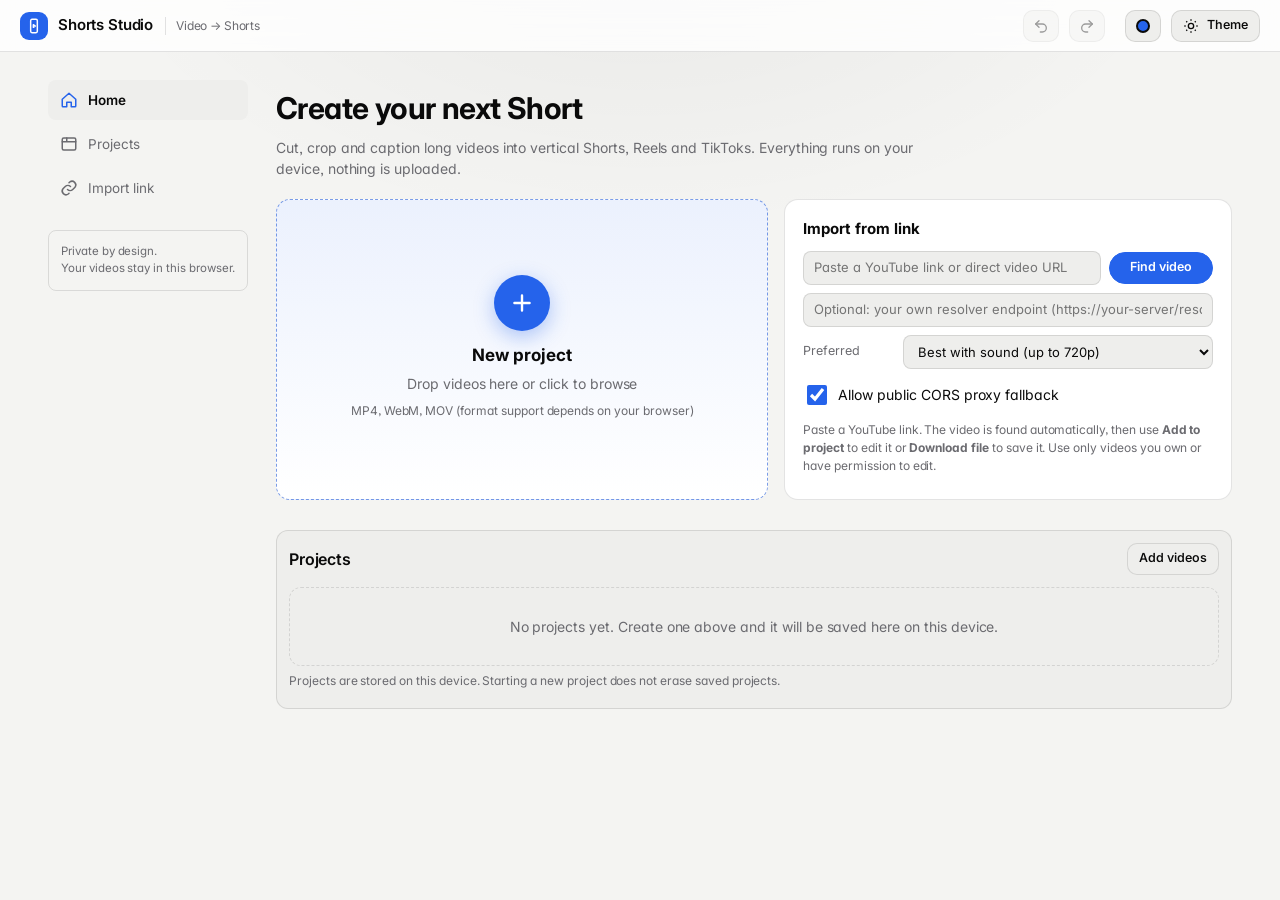
==== index.html @ 04a5a38b "Add files via upload" ====
<!DOCTYPE html>
<html lang="en">
<head>
<meta charset="utf-8">
<meta name="viewport" content="width=device-width, initial-scale=1, viewport-fit=cover">
<title>Shorts Studio - Video to Shorts Converter</title>
<style>
:root{box-sizing:border-box;padding-top:env(safe-area-inset-top,0px);padding-bottom:env(safe-area-inset-bottom,0px);
--bg:#0f1114;--card:#171a1f;--card2:#1f232a;--bd:#2c313a;--tx:#e6e9ee;--mu:#98a1ae;--ac:#3b82f6;--ac2:#2563eb;--ok:#22c55e}
:root[data-theme="light"]{--bg:#eef0f3;--card:#fff;--card2:#f3f5f8;--bd:#d3d8e0;--tx:#111827;--mu:#5a6472;--ac:#2563eb;--ac2:#1d4ed8}
@media(prefers-color-scheme:light){:root:not([data-theme="dark"]):not([data-theme="light"]){--bg:#eef0f3;--card:#fff;--card2:#f3f5f8;--bd:#d3d8e0;--tx:#111827;--mu:#5a6472;--ac:#2563eb;--ac2:#1d4ed8}}
html{scroll-padding-top:env(safe-area-inset-top,0px);height:100%}
*,*:before,*:after{box-sizing:inherit}
body{margin:0;background:var(--bg);color:var(--tx);font:15px/1.45 Inter,system-ui,-apple-system,"Segoe UI",Roboto,sans-serif;min-height:100%;overflow-x:hidden}
header{display:flex;align-items:center;justify-content:space-between;gap:8px;padding:12px clamp(12px,3vw,28px);border-bottom:1px solid var(--bd);background:color-mix(in srgb,var(--bg) 80%,transparent);backdrop-filter:blur(10px);position:sticky;top:env(safe-area-inset-top,0px);z-index:5}
.logo{display:flex;align-items:center;gap:10px;font-weight:650;letter-spacing:-.01em}
.logo i{width:30px;height:30px;border-radius:8px;background:linear-gradient(135deg,var(--ac),var(--ac2));display:grid;place-items:center}
.logo small{color:var(--mu);font-weight:400;display:none}
@media(min-width:560px){.logo small{display:inline}}
button,select,input,textarea{font:inherit;color:inherit}
.btn{min-height:44px;padding:0 16px;border-radius:10px;border:1px solid var(--bd);background:var(--card2);cursor:pointer;transition:.15s;display:inline-flex;align-items:center;justify-content:center;gap:8px}
.btn:hover{border-color:var(--ac)}.btn:disabled{opacity:.45;cursor:not-allowed}
.btn.pri{background:linear-gradient(135deg,var(--ac),var(--ac2));border:0;color:#fff;font-weight:600}
.btn.sm{min-height:40px;padding:0 12px;font-size:13px}
main{display:grid;gap:16px;padding:clamp(12px,3vw,28px);max-width:1440px;margin:auto;grid-template-columns:minmax(0,1fr)}
@media(min-width:960px){main{grid-template-columns:minmax(0,1fr) 380px;align-items:start}aside{max-height:calc(100vh - 100px);overflow:auto;position:sticky;top:76px}}
.card{background:var(--card);border:1px solid var(--bd);border-radius:14px;padding:16px;box-shadow:0 8px 24px rgba(0,0,0,.18)}
h2{font-size:12px;text-transform:uppercase;letter-spacing:.08em;color:var(--mu);margin:0 0 12px;font-weight:600}
.sec{padding:14px 0;border-top:1px solid var(--bd)}.sec:first-child{border:0;padding-top:0}
.row{display:flex;gap:8px;align-items:center;margin:8px 0;flex-wrap:wrap}.row>label{flex:0 0 92px;color:var(--mu);font-size:13px}.row>input[type=range],.row>select,.row>input[type=text],.row>textarea{flex:1;min-width:0}
input[type=text],textarea,select{background:var(--card2);border:1px solid var(--bd);border-radius:8px;padding:9px 10px;min-height:40px;width:100%}
textarea{resize:vertical;min-height:70px}
input[type=color]{width:44px;height:40px;border:1px solid var(--bd);border-radius:8px;background:none;padding:2px}
input[type=range]{accent-color:var(--ac);min-height:32px}
.seg{display:flex;gap:6px;flex-wrap:wrap}.seg button{flex:1 1 auto;min-height:40px;padding:0 10px;border-radius:9px;border:1px solid var(--bd);background:var(--card2);cursor:pointer;font-size:13px}
.seg button.on{border-color:var(--ac);background:color-mix(in srgb,var(--ac) 18%,var(--card2));font-weight:600}
.presets{display:grid;grid-template-columns:repeat(auto-fill,minmax(110px,1fr));gap:8px}
.presets button{text-align:left;padding:10px;border-radius:10px;border:1px solid var(--bd);background:var(--card2);cursor:pointer;min-height:56px}
.presets b{display:block;font-size:13px}.presets span{font-size:12px;color:var(--mu)}
.presets button.on{border-color:var(--ac);box-shadow:0 0 0 1px var(--ac) inset}
#drop{border:1.5px dashed var(--bd);border-radius:14px;padding:clamp(28px,8vw,70px) 16px;text-align:center;cursor:pointer;transition:.15s}
#drop:hover,#drop.over{border-color:var(--ac);background:color-mix(in srgb,var(--ac) 8%,transparent)}
#drop p{margin:6px 0;color:var(--mu)}
.meta{display:grid;grid-template-columns:repeat(auto-fit,minmax(110px,1fr));gap:8px;margin-bottom:12px}
.meta div{background:var(--card2);border-radius:8px;padding:8px 10px;font-size:12px;color:var(--mu);min-width:0}.meta b{display:block;color:var(--tx);font-size:13px;overflow:hidden;text-overflow:ellipsis;white-space:nowrap}
.tabs{display:flex;gap:6px;margin-bottom:10px}
.stagebox{text-align:center;background:#000;border-radius:10px;padding:6px;min-height:200px;display:grid;place-items:center}
.stage{position:relative;display:inline-block;line-height:0;max-width:100%;touch-action:none}
#v{max-width:100%;max-height:60vh;display:block}
.cropf{position:absolute;border:2px solid var(--ac);box-shadow:0 0 0 9999px rgba(0,0,0,.6);cursor:grab;touch-action:none}
.cropf:active{cursor:grabbing}
#out{max-width:100%;max-height:60vh;display:none;border-radius:4px;background:#000}
.ctrl{display:flex;align-items:center;gap:8px;margin-top:10px;flex-wrap:wrap}
.ctrl .t{font-variant-numeric:tabular-nums;font-size:13px;color:var(--mu)}
.ctrl input[type=range]{width:90px}
.tl{position:relative;height:44px;margin:16px 10px 6px;background:var(--card2);border-radius:8px;touch-action:none;cursor:pointer}
.sel{position:absolute;top:0;bottom:0;background:color-mix(in srgb,var(--ac) 30%,transparent);border-top:2px solid var(--ac);border-bottom:2px solid var(--ac)}
.hd{position:absolute;top:-6px;bottom:-6px;width:20px;margin-left:-10px;background:var(--ac);border-radius:6px;cursor:ew-resize;touch-action:none;z-index:2}
.hd:after{content:"";position:absolute;left:8px;top:14px;bottom:14px;width:3px;border-radius:2px;background:#fff8}
.ph{position:absolute;top:-4px;bottom:-4px;width:2px;background:#fff;pointer-events:none;z-index:1}
.tt{display:flex;justify-content:space-between;font-size:13px;font-variant-numeric:tabular-nums;color:var(--mu)}
.tog{display:flex;align-items:center;gap:8px;margin:8px 0;min-height:36px;cursor:pointer;font-size:14px}.tog input{width:20px;height:20px;accent-color:var(--ac)}
.note{font-size:12px;color:var(--mu);margin:6px 0}
.bar{height:10px;border-radius:6px;background:var(--card2);overflow:hidden;margin:10px 0}.bar i{display:block;height:100%;width:0;background:linear-gradient(90deg,var(--ac),var(--ac2));transition:width .2s}
#prog,#done{display:none;margin-top:14px;padding:14px;border-radius:10px;background:var(--card2)}
#done{border:1px solid var(--ok)}
#done video{width:100%;max-height:50vh;margin:10px 0;border-radius:8px;background:#000}
.cr{display:flex;flex-wrap:wrap;gap:6px;margin:8px 0;padding:8px;background:var(--card2);border-radius:8px}.cr input[type=text]{flex:1 1 100%;background:var(--card)}
input[type=number]{background:var(--card);border:1px solid var(--bd);border-radius:8px;padding:8px;min-height:40px;width:78px}
.tpl{display:grid;grid-template-columns:repeat(auto-fill,minmax(96px,1fr));gap:6px;margin:8px 0}.tpl button{min-height:44px;border:1px solid var(--bd);border-radius:9px;background:#222;color:#fff;cursor:pointer;font-size:13px}.tpl button.on{border-color:var(--ac);box-shadow:0 0 0 1px var(--ac) inset}
.lk{display:flex;gap:12px;align-items:center;margin-top:10px;padding:10px;background:var(--card2);border-radius:10px;font-size:13px}.lk b{word-break:break-word}
#out{touch-action:none}
#clipbars{position:absolute;inset:0;pointer-events:none;border-radius:8px;overflow:hidden}.cb{position:absolute;top:0;bottom:0;border-left:1px solid #fff9;font-size:11px;color:#fff;padding:2px 4px}
.hidden{display:none!important}
.qbar{display:grid;grid-template-columns:repeat(auto-fit,minmax(150px,1fr));gap:8px;margin-top:14px}.qstat{font-size:13px;color:var(--mu);margin-top:8px;min-height:18px}
.queue{margin-top:14px;padding:12px;border:1px solid var(--bd);border-radius:12px;background:var(--card2)}
.queueHead{display:flex;align-items:center;justify-content:space-between;gap:8px;margin-bottom:8px}.queueList{display:grid;gap:7px}.queueItem{display:flex;align-items:center;justify-content:space-between;gap:8px;padding:9px;border:1px solid var(--bd);border-radius:9px;background:var(--card)}.queueItem.active{border-color:var(--ac)}.queueMeta{min-width:0}.queueMeta b{display:block;overflow:hidden;text-overflow:ellipsis;white-space:nowrap}.queueMeta span{font-size:11px;color:var(--mu)}
.modal{position:fixed;inset:0;background:rgba(0,0,0,.68);display:grid;place-items:center;padding:18px;z-index:50}.modalBox{width:min(440px,100%);background:var(--card);border:1px solid var(--bd);border-radius:14px;padding:18px;box-shadow:0 20px 60px rgba(0,0,0,.4)}.modalBox h3{margin:0 0 8px}.modalBox p{color:var(--mu);font-size:13px}.modalActions{display:grid;gap:8px;margin-top:14px}

.ctrl label.t{display:flex;align-items:center;gap:6px}
.tlw{margin:10px 10px 6px}
.ruler{position:relative;height:18px;font-size:11px;color:var(--mu);font-variant-numeric:tabular-nums;user-select:none}
.ruler span{position:absolute;top:0;bottom:0;border-left:1px solid var(--bd);padding-left:4px;white-space:nowrap}
.tl{height:64px;margin:0;background:#000;overflow:visible;border-radius:8px}
.film{position:absolute;inset:0;display:flex;border-radius:8px;overflow:hidden;pointer-events:none}
.film img,.tstrip img{flex:1 1 0;min-width:0;height:100%;object-fit:cover;background:#1a1d24;display:block}
.dim{position:absolute;top:0;bottom:0;background:rgba(0,0,0,.62);pointer-events:none;border-radius:8px}
#dimR{right:0}
.sel{background:transparent!important;border-top:3px solid var(--ac);border-bottom:3px solid var(--ac);border-radius:4px}
.hd{top:-4px;bottom:-4px;width:16px;margin-left:-8px}.hd:after{left:6px;top:20px;bottom:20px}
.cb{top:auto;bottom:0;height:6px;border-left:0;font-size:0;padding:0}
.ph{top:-6px;bottom:-4px;box-shadow:0 0 0 1px #0007}
.ph:before,.seqph:before{content:"";position:absolute;top:0;left:-5px;border:6px solid transparent;border-top-color:#fff}
.seqhead{display:flex;align-items:center;gap:10px;margin:16px 0 4px;flex-wrap:wrap}.seqhead .t{color:var(--mu);font-size:13px;flex:1}
.seqrow{display:flex;gap:8px;align-items:flex-end;margin:0 0 4px}
.seqbox{position:relative;flex:1;min-width:0}
.seq{display:flex;height:64px;border-radius:10px;background:var(--card2);overflow:hidden}
.tile{position:relative;height:100%;padding:0 1px;box-sizing:border-box;cursor:pointer;min-width:0}
.tstrip{display:flex;height:100%;border-radius:8px;overflow:hidden;background:#111;border:2px solid transparent;box-sizing:border-box}
.tile.on .tstrip{border-color:#fff}.tile.over .tstrip{border-color:var(--ac2)}
.tlab{position:absolute;left:6px;bottom:4px;font-size:11px;color:#fff;text-shadow:0 1px 3px #000;pointer-events:none;white-space:nowrap}
.tx{position:absolute;top:3px;right:5px;width:20px;height:20px;border-radius:50%;border:0;background:rgba(0,0,0,.65);color:#fff;font-size:13px;line-height:20px;padding:0;cursor:pointer;display:none}
.tile:hover .tx,.tile.on .tx{display:block}
.seqph{position:absolute;top:0;bottom:0;width:2px;background:#fff;box-shadow:0 0 0 1px #0007;pointer-events:none;z-index:3;display:none}
.addtile{width:64px;height:64px;min-height:64px;font-size:28px;border-radius:12px;padding:0;flex:0 0 auto}
.cr.on{outline:1px solid var(--ac)}
.toast{position:fixed;left:50%;bottom:24px;transform:translateX(-50%) translateY(20px);background:var(--card);border:1px solid var(--bd);padding:10px 16px;border-radius:10px;opacity:0;pointer-events:none;transition:.2s;z-index:80;max-width:min(520px,92vw);font-size:13px;box-shadow:0 10px 30px rgba(0,0,0,.4)}
.toast.show{opacity:1;transform:translateX(-50%)}
#busy{z-index:90}

/* ===== editing-software layout ===== */
.dock{background:var(--card);border:1px solid var(--bd);border-radius:12px;padding:8px 12px 10px;margin-top:12px}
.dockbar{display:flex;align-items:center;gap:8px;flex-wrap:wrap;margin-bottom:6px}.dockbar .t{color:var(--mu);font-size:13px}.dockbar .grow{flex:1}
.dk2{display:grid;grid-template-columns:64px minmax(0,1fr);column-gap:8px;row-gap:6px}
.gut{font-size:11px;color:var(--mu);padding-top:6px}.gl{display:flex;align-items:center;margin-bottom:0}
.gut .gl+.gl{margin-top:6px}
.zw{overflow-x:auto;overflow-y:hidden;padding:6px 10px 4px;min-width:0}
.zin{position:relative;width:100%}
.captrack{position:relative;height:26px;margin-top:6px;background:var(--card2);border-radius:6px}
.cc{position:absolute;top:2px;bottom:2px;background:color-mix(in srgb,var(--ac) 55%,transparent);border:1px solid var(--ac);border-radius:4px;font-size:10px;padding:0 3px;overflow:hidden;white-space:nowrap;text-overflow:ellipsis;cursor:pointer;color:#fff;box-sizing:border-box;line-height:20px}
.dock .tt{margin-top:2px}
.dock .qbar{margin-top:8px}
@media(min-width:960px){
 body:has(#editor:not(.hidden)){height:100vh;height:100dvh;overflow:hidden}
 main:has(#editor:not(.hidden)){max-width:none;margin:0;height:calc(100dvh - var(--hh,64px));padding:8px 10px;gap:6px 10px;grid-template-columns:minmax(0,1fr) 370px;grid-template-rows:auto auto minmax(0,1fr) auto auto;align-items:stretch;box-sizing:border-box}
 main:has(#editor:not(.hidden)) section,main:has(#editor:not(.hidden)) #editor{display:contents}
 main:has(#editor:not(.hidden)) .meta{grid-column:1;grid-row:1;margin:0;font-size:11px;grid-template-columns:repeat(5,minmax(0,1fr));gap:6px}
 main:has(#editor:not(.hidden)) .tabs{grid-column:1;grid-row:2;margin:0}
 main:has(#editor:not(.hidden)) .tabs button{min-height:34px}
 main:has(#editor:not(.hidden)) .stagebox{grid-column:1;grid-row:3;min-height:0;container-type:size;overflow:hidden}
 main:has(#editor:not(.hidden)) #v,main:has(#editor:not(.hidden)) #out{max-height:calc(100cqh - 12px)}
 main:has(#editor:not(.hidden)) .ctrl{grid-column:1;grid-row:4;margin:0;justify-content:center}
 main:has(#editor:not(.hidden)) aside{grid-column:2;grid-row:1/5;max-height:none;position:static;overflow:auto;min-height:0}
 main:has(#editor:not(.hidden)) .dock{grid-column:1/-1;grid-row:5;margin:0;max-height:46vh;overflow:auto}
}

/* ===== professional theme ===== */
:root{--r:6px;--shadow:0 1px 2px rgba(0,0,0,.25),0 4px 14px rgba(0,0,0,.18)}
:root[data-theme="light"]{--shadow:0 1px 2px rgba(16,24,40,.06),0 4px 14px rgba(16,24,40,.06)}
*{scrollbar-width:thin;scrollbar-color:color-mix(in srgb,var(--mu) 45%,transparent) transparent}
body{font:14px/1.5 Inter,"Segoe UI",system-ui,-apple-system,Roboto,sans-serif;-webkit-font-smoothing:antialiased;letter-spacing:-.003em}
header{background:var(--card);backdrop-filter:none;padding:8px clamp(12px,2vw,20px);border-bottom:1px solid var(--bd);min-height:52px}
.logo{font-weight:600;font-size:15px;letter-spacing:-.01em}
.logo i{width:28px;height:28px;border-radius:var(--r);background:var(--ac)}
.logo small{font-size:12px;padding-left:10px;margin-left:2px;border-left:1px solid var(--bd)}
.card{border-radius:10px;box-shadow:var(--shadow);padding:14px}
aside.card{padding:4px 14px 14px}
h2{font-size:11px;letter-spacing:.09em;font-weight:600;margin:0 0 10px}
.sec{padding:14px 0}
.btn{min-height:36px;padding:0 14px;border-radius:var(--r);font-weight:500;font-size:13px;background:var(--card2)}
.btn:hover{border-color:color-mix(in srgb,var(--mu) 60%,var(--bd));background:color-mix(in srgb,var(--card2) 88%,var(--tx))}
.btn.pri{background:var(--ac);border:1px solid var(--ac);color:#fff;font-weight:600}
.btn.pri:hover{background:var(--ac2);border-color:var(--ac2)}
.btn.sm{min-height:32px;padding:0 11px;font-size:12.5px}
.btn:focus-visible,button:focus-visible,select:focus-visible,input:focus-visible,textarea:focus-visible,[tabindex]:focus-visible{outline:2px solid var(--ac);outline-offset:1px}
input[type=text],textarea,select{border-radius:var(--r);min-height:34px;padding:6px 10px;font-size:13px}
input[type=text]:focus,textarea:focus,select:focus{border-color:var(--ac);outline:none;box-shadow:0 0 0 3px color-mix(in srgb,var(--ac) 22%,transparent)}
input[type=color]{border-radius:var(--r);height:34px}
.row>label{font-size:12.5px}
.seg button,.presets button{border-radius:var(--r);min-height:34px;font-size:12.5px;transition:.12s}
.seg button:hover,.presets button:hover{border-color:color-mix(in srgb,var(--mu) 60%,var(--bd))}
.seg button.on{border-color:var(--ac);background:color-mix(in srgb,var(--ac) 16%,var(--card2));color:var(--tx);font-weight:600}
.presets button.on{border-color:var(--ac);box-shadow:none;background:color-mix(in srgb,var(--ac) 12%,var(--card2))}
.presets button{min-height:50px;padding:8px 10px}
.meta div{border-radius:var(--r);background:var(--card2);border:1px solid var(--bd)}
#drop{border-radius:10px;border:1.5px dashed color-mix(in srgb,var(--mu) 50%,var(--bd))}
#drop:hover,#drop.over{border-color:var(--ac);background:color-mix(in srgb,var(--ac) 6%,transparent)}
.stagebox{background:#08090b;border:1px solid var(--bd);border-radius:8px}
.cropf{border-color:var(--ac)}
.tl,.captrack{background:#0a0b0d}
:root[data-theme="light"] .captrack{background:var(--card2)}
.tl{border:1px solid var(--bd)}
.dock{border-radius:10px;box-shadow:var(--shadow);background:var(--card)}
.ruler{font-size:10.5px;letter-spacing:.02em}
.tile .tstrip{border-radius:5px}.tile.on .tstrip{border-color:var(--ac)}
.tl,.film,.dim,.seq{border-radius:6px}
.sel{border-color:var(--ac)}
.cc{background:color-mix(in srgb,var(--ac) 40%,#0a0b0d);border-color:var(--ac);border-radius:3px}
.ph,.seqph{background:#f5f6f8}
.ph:before,.seqph:before{border-top-color:#f5f6f8}
.addtile{border-radius:var(--r);border-style:dashed}
.qbar .btn{min-height:38px}
.bar{height:6px;border-radius:99px;background:var(--card2);overflow:hidden}
.bar i{background:var(--ac)}
.modal{background:rgba(6,8,12,.72);backdrop-filter:blur(2px)}
.modalBox{border-radius:12px;box-shadow:0 20px 60px rgba(0,0,0,.5)}
.toast{border-radius:var(--r)}
.cr{border-radius:var(--r)}.cr.on{outline:1px solid var(--ac)}
.note{font-size:12px}
.tabs .on,.tabs button.on{border-color:var(--ac)}

/* ===== CapCut-style dashboard & editor chrome ===== */
:root{--bg:#0e0e11;--card:#18181c;--card2:#222227;--bd:#2d2d33;--tx:#ececf0;--mu:#9a9aa6;--ac:#20d3c8;--ac2:#14b8ad;--onac:#04211f}
:root[data-theme="light"]{--bg:#eef0f3;--card:#fff;--card2:#f3f5f8;--bd:#d6dae1;--tx:#111827;--mu:#5a6472;--ac:#0ea5a0;--ac2:#0b8c88;--onac:#fff}
@media(prefers-color-scheme:light){:root:not([data-theme="dark"]):not([data-theme="light"]){--bg:#eef0f3;--card:#fff;--card2:#f3f5f8;--bd:#d6dae1;--tx:#111827;--mu:#5a6472;--ac:#0ea5a0;--ac2:#0b8c88;--onac:#fff}}
.btn.pri,.btn.pri:hover{color:var(--onac)}
.logo i svg{stroke:var(--onac)}
.edonly{display:none}
body.editing .edonly{display:inline-flex}
.pnamewrap{flex:1;justify-content:center;padding:0 12px;min-width:0}
body.editing .pnamewrap{display:flex}
.pname{max-width:340px;text-align:center;background:transparent!important;border:1px solid transparent!important;font-weight:600;font-size:14px}
.pname:hover{border-color:var(--bd)!important}.pname:focus{background:var(--card2)!important}
/* dashboard */
body:not(.editing) aside{display:none}
body.editing nav.side{display:none}
nav.side{display:flex;flex-direction:column;gap:4px;position:sticky;top:76px;align-self:start}
nav.side button{display:flex;align-items:center;gap:10px;min-height:40px;padding:0 12px;border:0;border-radius:8px;background:transparent;color:var(--mu);cursor:pointer;font-size:13.5px;text-align:left}
nav.side button:hover{background:var(--card2);color:var(--tx)}
nav.side button.on{background:var(--card2);color:var(--tx);font-weight:600}
nav.side button.on svg{color:var(--ac)}
.sidefoot{margin-top:18px;padding:12px;font-size:11.5px;color:var(--mu);border:1px solid var(--bd);border-radius:8px;line-height:1.5}
@media(min-width:960px){body:not(.editing) main{grid-template-columns:200px minmax(0,1fr);gap:28px;max-width:1240px}}
@media(max-width:959px){nav.side{flex-direction:row;overflow:auto;position:static}nav.side .sidefoot{display:none}nav.side button{white-space:nowrap}}
.home .hero h1{font-size:clamp(22px,3.2vw,30px);margin:6px 0 6px;letter-spacing:-.02em;font-weight:700}
.home .hero p{margin:0 0 20px;color:var(--mu);max-width:640px}
.startrow{display:grid;gap:16px;grid-template-columns:minmax(0,1fr)}
@media(min-width:760px){.startrow{grid-template-columns:minmax(0,1.1fr) minmax(0,1fr)}}
#drop{display:flex;flex-direction:column;align-items:center;justify-content:center;min-height:220px;padding:28px 16px;background:linear-gradient(180deg,color-mix(in srgb,var(--ac) 9%,var(--card)),var(--card));border:1.5px dashed color-mix(in srgb,var(--ac) 55%,var(--bd));border-radius:14px}
#drop:hover,#drop.over{background:color-mix(in srgb,var(--ac) 14%,var(--card));border-color:var(--ac)}
#drop .plus{width:56px;height:56px;border-radius:50%;background:var(--ac);color:var(--onac);display:grid;place-items:center;margin-bottom:12px;box-shadow:0 6px 20px color-mix(in srgb,var(--ac) 35%,transparent)}
#drop b{font-size:17px;color:var(--tx)}#drop p{margin:4px 0}#drop .fine{font-size:12px}
.linkcard{background:var(--card);border:1px solid var(--bd);border-radius:14px;padding:18px}
.linkcard h3{margin:0 0 10px;font-size:15px}
.queue{margin-top:30px}
.queueHead{display:flex;align-items:center;justify-content:space-between;margin-bottom:12px}
.queueHead h2{font-size:16px!important;text-transform:none;letter-spacing:-.01em;color:var(--tx)!important}
.queueList{display:grid;grid-template-columns:repeat(auto-fill,minmax(220px,1fr));gap:16px}
.queueItem{display:flex;flex-direction:column;background:var(--card);border:1px solid var(--bd);border-radius:12px;overflow:hidden;padding:0;transition:.15s}
.queueItem:hover{border-color:color-mix(in srgb,var(--ac) 60%,var(--bd));transform:translateY(-2px)}
.queueItem.active{border-color:var(--ac)}
.qthumb{position:relative;aspect-ratio:16/9;background:#0a0a0c center/cover no-repeat;cursor:pointer}
.qthumb:empty:after{content:"";}
.qdur{position:absolute;right:8px;bottom:8px;background:rgba(0,0,0,.72);color:#fff;font-size:11px;padding:2px 6px;border-radius:4px;font-variant-numeric:tabular-nums}
.qdur:empty{display:none}
.queueItem .queueMeta{padding:10px 12px 4px;min-width:0}.queueItem .queueMeta b{display:block;font-size:14px;overflow:hidden;text-overflow:ellipsis;white-space:nowrap}
.queueItem .queueMeta span{font-size:12px;color:var(--mu)}
.qact{display:flex;gap:8px;padding:8px 12px 12px}.qact .btn{flex:1}
.empty{grid-column:1/-1;padding:28px;border:1px dashed var(--bd);border-radius:12px;text-align:center;color:var(--mu)}
/* inspector tabs */
.itabs{position:sticky;top:0;z-index:3;display:flex;gap:2px;background:var(--card);margin:0 -14px;padding:0 10px;border-bottom:1px solid var(--bd);overflow-x:auto}
.itabs button{flex:1 0 auto;min-height:42px;padding:0 10px;border:0;background:transparent;color:var(--mu);cursor:pointer;font-size:13px;font-weight:500;border-bottom:2px solid transparent;white-space:nowrap}
.itabs button:hover{color:var(--tx)}
.itabs button.on{color:var(--ac);border-bottom-color:var(--ac);font-weight:600}
aside .sec{border-top:0;border-bottom:1px solid var(--bd)}
aside .sec:last-child{border-bottom:0}
aside[data-tab="video"] .sec:not([data-tab="video"]),aside[data-tab="clips"] .sec:not([data-tab="clips"]),aside[data-tab="text"] .sec:not([data-tab="text"]),aside[data-tab="audio"] .sec:not([data-tab="audio"]),aside[data-tab="export"] .sec:not([data-tab="export"]),aside[data-tab="elements"] .sec:not([data-tab="elements"]),aside[data-tab="generate"] .sec:not([data-tab="generate"]){display:none}
aside[data-tab="elements"] .sec[data-also="elements"]{display:block!important}
/* editor chrome */
header{background:var(--card)}
.tabs button{border-radius:6px}
.stagebox{background:#050506}
.dock{background:var(--card)}
.tile.on .tstrip{border-color:var(--ac)}
.ph,.seqph{background:#fff}
.hd{background:var(--ac)}.hd:after{background:var(--onac)}
.sel{border-color:var(--ac)}
.cc{color:var(--tx)}
.bar i{background:var(--ac)}

.stagebox{position:relative}
.quick{position:absolute;top:8px;left:50%;transform:translateX(-50%);display:flex;align-items:center;gap:6px;background:var(--card);border:1px solid var(--bd);border-radius:10px;padding:6px 8px;box-shadow:var(--shadow);z-index:5;max-width:calc(100% - 16px)}
.quick .qk{font-size:10.5px;font-weight:700;color:var(--ac);text-transform:uppercase;letter-spacing:.06em;white-space:nowrap}
.quick input[type=text]{width:200px;min-width:90px;min-height:30px;padding:3px 8px}
.quick .btn{min-height:30px;padding:0 9px;font-size:12px}
.quick input[type=color]{width:34px;height:30px;padding:2px}
.cr.flash{animation:flashrow 1.4s}
@keyframes flashrow{0%,65%{background:color-mix(in srgb,var(--ac) 28%,transparent)}100%{background:transparent}}
body.dropping:after{content:"Drop videos to add them to your timeline";position:fixed;inset:12px;border:2px dashed var(--ac);border-radius:14px;background:color-mix(in srgb,var(--ac) 12%,transparent);display:grid;place-items:center;font-size:18px;font-weight:600;z-index:60;pointer-events:none;color:var(--tx)}

/* unified timeline */
.seq{display:flex;height:64px;border-radius:8px;background:color-mix(in srgb,var(--card2) 70%,transparent);position:relative;overflow:visible}
.seqbox{position:relative;flex:none}
.tile{flex:none;position:relative;height:100%;padding:0 1px;cursor:grab;touch-action:none;user-select:none;-webkit-user-select:none;min-width:0}
.tile.drag{z-index:6;cursor:grabbing;filter:drop-shadow(0 8px 14px rgba(0,0,0,.55))}
.th{display:none;position:absolute;top:0;bottom:0;width:13px;z-index:4;cursor:ew-resize;background:var(--ac);touch-action:none}
.th.l{left:1px;border-radius:7px 0 0 7px}.th.r{right:1px;border-radius:0 7px 7px 0}
.th:after{content:"";position:absolute;left:50%;top:20px;bottom:20px;width:2px;margin-left:-1px;background:var(--onac);opacity:.85;border-radius:2px}
.tile.on .th{display:block}
.tile.on .tstrip{border-color:var(--ac)}
.seqins{position:absolute;top:-4px;bottom:-4px;width:3px;margin-left:-1px;background:var(--ac);border-radius:2px;display:none;z-index:7;pointer-events:none}
#seqRuler{cursor:pointer;touch-action:none}#seqRuler span{pointer-events:none}
.zin>.seqph{top:0;bottom:0}
.captrack{flex:none}
.tx{display:block!important;width:26px;height:26px;line-height:26px;font-size:16px;background:rgba(190,20,40,.9)}
#capPre{max-height:236px;overflow:auto;padding-right:4px}
.elg{display:grid;grid-template-columns:repeat(auto-fill,minmax(92px,1fr));gap:6px;margin:6px 0 12px}.elg button{min-height:48px;border:1px solid var(--bd);border-radius:9px;background:var(--card2);color:var(--tx);cursor:pointer;font-size:12px;padding:4px}
.elg button:hover{border-color:var(--ac)}.elh{font-size:12px;text-transform:uppercase;letter-spacing:.06em;color:var(--mu);margin:10px 0 2px}
.trb{position:absolute;left:3px;bottom:3px;z-index:3;min-width:22px;height:22px;border-radius:6px;border:0;background:rgba(0,0,0,.7);color:#fff;font-size:11px;padding:0 6px;cursor:pointer}
.trpop{position:fixed;z-index:60;background:var(--card);border:1px solid var(--bd);border-radius:10px;padding:6px;box-shadow:0 10px 30px rgba(0,0,0,.45);display:grid;gap:2px;max-height:60vh;overflow:auto}
.trpop button{background:transparent;border:0;color:var(--tx);text-align:left;padding:8px 12px;border-radius:6px;cursor:pointer;font-size:13px}.trpop button:hover,.trpop button.on{background:var(--card2)}
#cvDlg{background:var(--card);color:var(--tx);border:1px solid var(--bd);border-radius:14px;padding:20px;width:min(92vw,440px)}#cvDlg::backdrop{background:rgba(0,0,0,.6)}
#cvDlg h3{margin:0 0 4px}#cvDlg p{margin:0 0 12px;color:var(--mu);font-size:13px}#cvDlg .cvg{display:grid;gap:8px}#cvDlg .cvg button{text-align:left;padding:10px 12px;min-height:48px}#cvDlg .cvg small{display:block;color:var(--mu)}
/* v7 polish */
:root{--bg:#0b0d11;--card:#12151b;--card2:#181c24;--bd:#232832;--tx:#e8ebf0;--mu:#8c95a3;--ac:#4c8dff;--ac2:#3a74e6}
:root[data-theme="light"]{--bg:#f3f5f8;--card:#ffffff;--card2:#f1f3f7;--bd:#dde2ea;--tx:#141821;--mu:#667085;--ac:#2f6fed;--ac2:#2459c9}
body{-webkit-font-smoothing:antialiased;text-rendering:optimizeLegibility}
.btn{border-radius:9px;font-weight:550;transition:background .15s,border-color .15s,transform .06s}.btn:active{transform:translateY(1px)}
.btn.pri{background:var(--ac);border:0;color:#fff;box-shadow:0 1px 0 rgba(255,255,255,.14) inset,0 8px 18px -8px color-mix(in srgb,var(--ac) 80%,transparent)}.btn.pri:hover{background:var(--ac2)}
.btn.ico{width:36px;padding:0;display:inline-flex;align-items:center;justify-content:center}.btn svg{flex:none}.btn:disabled{opacity:.4}
select,input[type=text],input[type=number],textarea{border-radius:8px;border:1px solid var(--bd);background:var(--card2);color:var(--tx);transition:border-color .15s}
select:focus,input[type=text]:focus,input[type=number]:focus,textarea:focus,.btn:focus-visible{outline:none;border-color:var(--ac);box-shadow:0 0 0 3px color-mix(in srgb,var(--ac) 25%,transparent)}
input[type=range]{-webkit-appearance:none;appearance:none;background:transparent;height:24px;cursor:pointer}
input[type=range]::-webkit-slider-runnable-track{height:4px;background:var(--bd);border-radius:4px}
input[type=range]::-moz-range-track{height:4px;background:var(--bd);border-radius:4px}
input[type=range]::-webkit-slider-thumb{-webkit-appearance:none;width:16px;height:16px;margin-top:-6px;border-radius:50%;background:#fff;border:2px solid var(--ac);box-shadow:0 1px 4px rgba(0,0,0,.4)}
input[type=range]::-moz-range-thumb{width:12px;height:12px;border-radius:50%;background:#fff;border:2px solid var(--ac)}
::-webkit-scrollbar{width:8px;height:8px}::-webkit-scrollbar-thumb{background:var(--bd);border-radius:8px}::-webkit-scrollbar-track{background:transparent}
.sec>h2{font-size:11px;letter-spacing:.09em;color:var(--mu);font-weight:650}
.note{color:var(--mu);font-size:12px;line-height:1.5}
details.adv{border:1px solid var(--bd);border-radius:10px;margin:10px 0;background:var(--card2)}
details.adv>summary{cursor:pointer;padding:10px 12px;font-size:13px;font-weight:600;list-style:none;display:flex;justify-content:space-between;align-items:center}
details.adv>summary::-webkit-details-marker{display:none}details.adv>summary::after{content:"+";color:var(--mu);font-size:16px}details.adv[open]>summary::after{content:"\2013"}
details.adv>div{padding:0 12px 10px}
#capPre.tpl{display:grid;grid-template-columns:repeat(2,minmax(0,1fr));gap:8px;max-height:none;overflow:visible;padding:0;margin:8px 0}
#capPre.tpl button{padding:0;overflow:hidden;border-radius:10px;border:1px solid var(--bd);background:var(--card2);color:var(--tx);cursor:pointer;text-align:left;min-height:0;font:inherit;-webkit-text-stroke:0;text-shadow:none;text-transform:none;font-weight:600}
#capPre.tpl button canvas{display:block;width:100%;height:auto}#capPre.tpl button span{display:block;padding:6px 9px;font-size:12px}
#capPre.tpl button:hover{border-color:var(--mu)}#capPre.tpl button.on{border-color:var(--ac);box-shadow:0 0 0 1px var(--ac) inset}
.fxg{display:grid;grid-template-columns:repeat(5,minmax(0,1fr));gap:6px;margin:6px 0}.fxg button{background:transparent;border:1px solid var(--bd);border-radius:9px;padding:4px;cursor:pointer;color:var(--tx);font-size:11px}
.fxg button.on{border-color:var(--ac);box-shadow:0 0 0 1px var(--ac) inset}.fxs{height:34px;border-radius:6px;margin-bottom:4px;background:linear-gradient(135deg,#f97316,#22d3ee 55%,#6366f1)}
.elh{margin:12px 0 4px}.elg button{border-radius:10px;font-weight:550}

.btn.pri{color:var(--onac)}
/* v8: monochrome, 2030 editing-suite look */
:root{color-scheme:dark;--bg:#000;--card:#0a0a0b;--card2:#131315;--bd:rgba(255,255,255,.11);--tx:#f4f4f5;--mu:#8d8d93;--ac:#4f8bff;--ac2:#3b74e6;--onac:#ffffff;--ok:#ffffff;--r:12px;--glass:rgba(10,10,11,.74);--shadow:0 0 0 1px rgba(255,255,255,.05),0 24px 60px -28px #000}
:root[data-theme="light"]{color-scheme:light;--bg:#f4f4f2;--card:#ffffff;--card2:#eeeeec;--bd:rgba(0,0,0,.11);--tx:#0a0a0a;--mu:#6b6b70;--ac:#2563eb;--ac2:#1d4ed8;--onac:#ffffff;--ok:#0a0a0a;--glass:rgba(255,255,255,.8);--shadow:0 0 0 1px rgba(0,0,0,.05),0 24px 50px -30px rgba(0,0,0,.35)}
@media(prefers-color-scheme:light){:root:not([data-theme="dark"]):not([data-theme="light"]){color-scheme:light;--bg:#f4f4f2;--card:#ffffff;--card2:#eeeeec;--bd:rgba(0,0,0,.11);--tx:#0a0a0a;--mu:#6b6b70;--ac:#2563eb;--ac2:#1d4ed8;--onac:#ffffff;--ok:#0a0a0a;--glass:rgba(255,255,255,.8);--shadow:0 0 0 1px rgba(0,0,0,.05),0 24px 50px -30px rgba(0,0,0,.35)}}
body{background:radial-gradient(900px 520px at 50% -10%,rgba(255,255,255,.08),transparent 62%),var(--bg);background-attachment:fixed;font-family:Inter,system-ui,-apple-system,"Segoe UI",Roboto,sans-serif;font-feature-settings:"cv11","ss03";letter-spacing:-.003em}
:root[data-theme="light"] body{background:radial-gradient(900px 520px at 50% -10%,rgba(0,0,0,.05),transparent 62%),var(--bg);background-attachment:fixed}
@media(prefers-color-scheme:light){:root:not([data-theme="dark"]):not([data-theme="light"]) body{background:radial-gradient(900px 520px at 50% -10%,rgba(0,0,0,.05),transparent 62%),var(--bg);background-attachment:fixed}}
::selection{background:var(--ac);color:var(--onac)}
header{background:var(--glass)!important;backdrop-filter:blur(22px) saturate(1.3);-webkit-backdrop-filter:blur(22px) saturate(1.3);border-bottom:1px solid var(--bd)}
.card,aside.card{background:var(--card);border:1px solid var(--bd);border-radius:16px;box-shadow:var(--shadow)}
.btn{background:var(--card2);border:1px solid var(--bd);color:var(--tx);border-radius:10px}
.btn:hover{background:color-mix(in srgb,var(--tx) 9%,var(--card2));border-color:color-mix(in srgb,var(--tx) 30%,transparent)}
.btn.pri{background:var(--ac);color:var(--onac);border:1px solid var(--ac);border-radius:999px;padding:0 20px;box-shadow:none}
.btn.pri:hover{background:var(--ac2);border-color:var(--ac2);color:var(--onac)}
.logo i{background:var(--ac);border-radius:9px}.logo i svg{stroke:var(--onac)}
.itabs{background:transparent}.itabs button{border-radius:0}.itabs button.on{color:var(--ac);border-bottom-color:var(--ac)}
.seg button.on,.presets button.on,.tpl button.on,.fxg button.on,#capPre.tpl button.on,.tplg button.on{border-color:var(--ac)!important;box-shadow:0 0 0 1px var(--ac) inset!important}
.seg button.on{background:color-mix(in srgb,var(--ac) 18%,var(--card2));color:var(--tx)}
input[type=range]::-webkit-slider-thumb{background:var(--ac);border:2px solid var(--bg);box-shadow:0 0 0 1px var(--ac)}
input[type=range]::-moz-range-thumb{background:var(--ac);border:2px solid var(--bg)}
input[type=range]::-webkit-slider-runnable-track,input[type=range]::-moz-range-track{background:color-mix(in srgb,var(--tx) 22%,transparent)}
select:focus,input[type=text]:focus,input[type=number]:focus,textarea:focus,.btn:focus-visible{border-color:var(--ac);box-shadow:0 0 0 3px color-mix(in srgb,var(--ac) 30%,transparent)}
.btn.pri:focus-visible{box-shadow:0 0 0 3px color-mix(in srgb,var(--tx) 30%,transparent)}
.tx{background:rgba(0,0,0,.78)!important;color:#fff}
#toast{background:var(--glass)!important;color:var(--tx)!important;border:1px solid var(--bd);backdrop-filter:blur(16px);-webkit-backdrop-filter:blur(16px)}
dialog,#cvDlg,.trpop{background:var(--glass);color:var(--tx);border:1px solid var(--bd);backdrop-filter:blur(22px);-webkit-backdrop-filter:blur(22px);border-radius:18px;box-shadow:var(--shadow)}
dialog::backdrop{background:rgba(0,0,0,.55);backdrop-filter:blur(4px)}
.fxs{background:linear-gradient(135deg,#f5f5f5,#7a7a7a 55%,#111)}
.note,.fine{color:var(--mu)}
@media(prefers-reduced-motion:no-preference){.btn,.itabs button,.tile,.elg button,#capPre.tpl button,.fxg button{transition:background .18s,border-color .18s,color .18s,box-shadow .18s,transform .08s}}
/* v9: responsive down to 320px */
html,body{max-width:100%;overflow-x:hidden}
.row>*{min-width:0}header{flex-wrap:wrap}.trpop{max-width:calc(100vw - 16px)}
.gen{display:grid;grid-template-columns:repeat(2,minmax(0,1fr));gap:8px;margin-top:10px}.gc{background:var(--card2);border:1px solid var(--bd);border-radius:10px;overflow:hidden;padding:0;cursor:pointer;color:var(--tx)}
.gc img,.gc canvas{display:block;width:100%;height:auto}.gc .gb{display:flex;gap:4px;padding:6px;flex-wrap:wrap}.gc .gb .btn{flex:1 1 auto}
@media(max-width:560px){.row>label{flex:0 0 88px}.dockbar{flex-wrap:wrap}}
@media(max-width:420px){
 header{padding-left:10px;padding-right:10px;gap:6px}.logo small,.pnamewrap,#saveInd{display:none}
 .btn.sm{min-height:40px;padding:0 10px;font-size:12px}.itabs button{padding:0 9px;font-size:12px}
 .fxg{grid-template-columns:repeat(4,minmax(0,1fr))}.elg{grid-template-columns:repeat(auto-fill,minmax(78px,1fr))}
 .presets{grid-template-columns:repeat(2,minmax(0,1fr))}#capPre.tpl{gap:6px}
 dialog,#cvDlg{padding:16px;width:94vw}.dockbar .btn span{display:none}.cr{gap:4px}.cr input[type=number]{width:64px}
 input[type=text],select,textarea{font-size:16px}.gen{gap:6px}
}
@media(max-width:340px){
 .fxg{grid-template-columns:repeat(3,minmax(0,1fr))}.row>label{flex:0 0 74px;font-size:12px}.btn.sm{padding:0 8px}.itabs button{padding:0 7px}
 .seg button{padding:0 6px;font-size:11px}.presets{grid-template-columns:1fr}.home .hero h1{font-size:22px}.gen{grid-template-columns:1fr 1fr}
}
.ytres,.ytman{margin-top:10px}.ytman code{background:var(--card2);padding:1px 5px;border-radius:5px}

/* ===== v13: AI tools (left) + manual editing (right) ===== */
.aip{display:none;flex-direction:column;min-height:0;background:var(--glass,var(--card));backdrop-filter:blur(14px);-webkit-backdrop-filter:blur(14px);border:1px solid var(--bd);border-radius:18px;box-shadow:var(--shadow);overflow:hidden}
body.editing .aip{display:flex}
.aiph{display:flex;align-items:center;gap:8px;padding:12px 14px;border-bottom:1px solid var(--bd);font-weight:700}
.aiph .sub{flex:1;font-weight:400;font-size:12px;color:var(--mu)}
.aipb{flex:1;min-height:0;overflow:auto;padding:0 14px 14px}
.aip .sec{padding:14px 0;border-top:1px solid var(--bd)}.aip .sec:first-child{border-top:0}
.aib{display:inline-block;margin-left:6px;padding:1px 6px;border-radius:99px;font-size:9.5px;font-weight:700;letter-spacing:.06em;background:var(--ac);color:var(--onac,#04131a);vertical-align:middle;line-height:1.5}
.phead{padding:12px 0 6px;font-size:11px;letter-spacing:.1em;text-transform:uppercase;color:var(--mu);font-weight:700}
.ytframe{position:relative;aspect-ratio:16/9;border-radius:12px;overflow:hidden;background:#000;margin:8px 0}
.ytframe iframe{position:absolute;inset:0;width:100%;height:100%;border:0}
@media(max-width:1279px){
 .aip{position:fixed;left:8px;top:calc(var(--hh,60px) + 8px);bottom:8px;width:min(380px,calc(100vw - 16px));z-index:45;transform:translateX(-112%);transition:transform .25s;box-shadow:0 30px 90px rgba(0,0,0,.6);background:var(--card)}
 body.ai-open .aip{transform:none}
}
@media(min-width:1280px){
 body.ai-closed .aip{display:none}
 body.editing:not(.ai-closed) main:has(#editor:not(.hidden)){grid-template-columns:330px minmax(0,1fr) 370px}
 body.editing:not(.ai-closed) main:has(#editor:not(.hidden)) .aip{grid-column:1;grid-row:1/5}
 body.editing:not(.ai-closed) main:has(#editor:not(.hidden)) .meta,body.editing:not(.ai-closed) main:has(#editor:not(.hidden)) .tabs,body.editing:not(.ai-closed) main:has(#editor:not(.hidden)) .stagebox,body.editing:not(.ai-closed) main:has(#editor:not(.hidden)) .ctrl{grid-column:2}
 body.editing:not(.ai-closed) main:has(#editor:not(.hidden)) aside{grid-column:3}
 #aiClose{display:none}
}
@media(max-width:640px){#hAI .lb{display:none}}
.laytrack{position:relative;margin-top:4px;background:var(--card2);border-radius:6px}
.lb{position:absolute;height:20px;border-radius:5px;font-size:10px;line-height:18px;padding:0 10px 0 6px;overflow:hidden;white-space:nowrap;text-overflow:ellipsis;color:#fff;cursor:grab;box-sizing:border-box;border:1px solid rgba(255,255,255,.28);touch-action:none}
.lb.t{background:#6d5bd0}.lb.i{background:#0f9d8a}.lb.s{background:#6b7280}.lb.o{background:#b7791f}.lb.b{background:#be4a6a}
.lb.on{outline:2px solid var(--ac);outline-offset:1px}.lb.al{border-style:dashed;opacity:.82}.lb .rz{position:absolute;right:0;top:0;bottom:0;width:8px;cursor:ew-resize;background:rgba(255,255,255,.38)}
.tplg{display:grid;grid-template-columns:repeat(2,minmax(0,1fr));gap:8px;margin:8px 0}.tplg button{padding:0;overflow:hidden;border-radius:10px;border:1px solid var(--bd);background:var(--card2);cursor:pointer;text-align:left;color:var(--tx)}
.tplg button:hover{border-color:var(--ac)}.tplg canvas{display:block;width:100%;height:auto}.tplg span{display:block;padding:6px 9px;font-size:12px;font-weight:600}
.accg{display:grid;grid-template-columns:repeat(6,28px);gap:8px;padding:4px}.accg button{width:28px;height:28px;border-radius:50%;border:2px solid transparent;cursor:pointer;padding:0}.accg button.on{border-color:var(--tx)}
@media(max-width:420px){.tplg{gap:6px}}
</style>
<link rel="preconnect" href="https://fonts.googleapis.com"><link rel="preconnect" href="https://fonts.gstatic.com" crossorigin>
<link rel="stylesheet" href="https://fonts.googleapis.com/css2?family=Anton&family=Bangers&family=Bebas+Neue&family=Caveat:wght@700&family=Courier+Prime:wght@400;700&family=Inter:wght@400;600;800&family=Montserrat:wght@800;900&family=Oswald:wght@400;700&family=Permanent+Marker&family=Playfair+Display:wght@400;700&family=Poppins:wght@600;800&family=Noto+Nastaliq+Urdu:wght@400;700&family=Noto+Naskh+Arabic:wght@400;700&family=Noto+Sans+Arabic:wght@400;700;800&family=Lateef:wght@400;700&display=swap">
</head>
<body>
<header>
 <div class="logo"><i><svg width="16" height="16" viewBox="0 0 24 24" fill="none" stroke="#fff" stroke-width="2.2" stroke-linecap="round" stroke-linejoin="round"><rect x="7" y="2" width="10" height="20" rx="2"/><path d="M11 10l3 2-3 2z"/></svg></i>Shorts Studio <small>Video &rarr; Shorts</small></div>
 <div class="edonly pnamewrap"><input type="text" id="projName" class="pname" aria-label="Project name" maxlength="80" placeholder="Project name"></div><div style="display:flex;align-items:center;gap:10px"><span class="note" id="saveInd" style="margin:0"></span><button class="btn sm edonly" id="hAI" aria-label="Toggle AI tools"><svg width="16" height="16" viewBox="0 0 24 24" fill="none" stroke="currentColor" stroke-width="2" stroke-linecap="round" stroke-linejoin="round"><path d="M12 3l1.8 4.7 4.7 1.8-4.7 1.8L12 16l-1.8-4.7L5.5 9.5l4.7-1.8z"/><path d="M19 15l.8 2 2 .8-2 .8-.8 2-.8-2-2-.8 2-.8z"/></svg><span class="lb">AI tools</span></button><button class="btn sm edonly" id="hHome">Home</button><button class="btn sm" id="theme" aria-label="Toggle theme"><svg width="16" height="16" viewBox="0 0 24 24" fill="none" stroke="currentColor" stroke-width="2"><circle cx="12" cy="12" r="4"/><path d="M12 2v2M12 20v2M4.9 4.9l1.4 1.4M17.7 17.7l1.4 1.4M2 12h2M20 12h2M4.9 19.1l1.4-1.4M17.7 6.3l1.4-1.4"/></svg>Theme</button><button class="btn pri sm edonly" id="hExport">Export</button></div>
</header>
<main>
<nav class="side" id="side" aria-label="Dashboard"><button class="on" data-go="start"><svg width="18" height="18" viewBox="0 0 24 24" fill="none" stroke="currentColor" stroke-width="2" stroke-linecap="round" stroke-linejoin="round"><path d="M3 11l9-8 9 8v9a1 1 0 0 1-1 1h-5v-6H9v6H4a1 1 0 0 1-1-1z"/></svg>Home</button><button data-go="projects"><svg width="18" height="18" viewBox="0 0 24 24" fill="none" stroke="currentColor" stroke-width="2" stroke-linecap="round" stroke-linejoin="round"><rect x="3" y="4" width="18" height="16" rx="2"/><path d="M3 9h18M9 4v5"/></svg>Projects</button><button data-go="linkcard"><svg width="18" height="18" viewBox="0 0 24 24" fill="none" stroke="currentColor" stroke-width="2" stroke-linecap="round" stroke-linejoin="round"><path d="M10 14a5 5 0 0 0 7 0l3-3a5 5 0 0 0-7-7l-1 1M14 10a5 5 0 0 0-7 0l-3 3a5 5 0 0 0 7 7l1-1"/></svg>Import link</button><div class="sidefoot">Private by design.<br>Your videos stay in this browser.</div></nav>
<div class="aip" id="aiPanel" aria-label="AI tools"><div class="aiph"><span>AI tools</span><span class="aib" style="margin:0">AI</span><span class="sub">automatic helpers</span><button class="btn sm" id="aiClose" aria-label="Close AI tools">&#10005;</button></div><div class="aipb" id="aiBody"></div></div>
<section>
 <div class="home" id="dropCard">
 <div class="hero"><h1>Create your next Short</h1><p>Cut, crop and caption long videos into vertical Shorts, Reels and TikToks. Everything runs on your device, nothing is uploaded.</p></div>
 <div class="startrow" id="start">
  <div id="drop" tabindex="0" role="button" aria-label="Upload video">
   <div class="plus"><svg width="26" height="26" viewBox="0 0 24 24" fill="none" stroke="currentColor" stroke-width="2.2" stroke-linecap="round"><path d="M12 5v14M5 12h14"/></svg></div>
   <b>New project</b>
   <p>Drop videos here or click to browse</p>
   <p class="fine">MP4, WebM, MOV (format support depends on your browser)</p>
  </div><input type="file" id="file" accept="video/*" multiple hidden>
  <div class="linkcard" id="linkcard"><h3>Import from link</h3>
   <div class="row"><input type="text" id="lnk" placeholder="Paste a YouTube link or direct video URL"><button class="btn sm pri" id="lnkGo">Find video</button></div>
   <div class="row"><input type="text" id="resolver" placeholder="Optional: your own resolver endpoint (https://your-server/resolve?url={url})" data-p></div>
   <div class="row"><label>Preferred</label><select id="ytQ" data-p><option value="auto">Best with sound (up to 720p)</option><option value="hd">HD 1080p (video only, no sound)</option><option value="small">Small and fast (360p)</option></select></div>
   <label class="tog" style="margin:4px 0 8px"><input type="checkbox" id="ytProxy" checked data-p> Allow public CORS proxy fallback</label>
   <div class="lk hidden" id="lnkInfo"></div>
   <div class="ytprev hidden" id="ytPrev"></div>
   <div class="ytres hidden" id="ytRes">
    <div class="row"><label>Found</label><select id="ytOpt"></select></div>
    <div class="seg"><button class="btn sm pri" id="ytAdd" type="button">Add to project</button><button class="btn sm" id="ytSave" type="button">Download file</button><button class="btn sm" id="ytOpen" type="button">Open link</button><button class="btn sm" id="ytCopy" type="button">Copy link</button></div>
    <div class="note">Download file saves the video on your device. Add to project reads it in full and opens it in the editor.</div>
   </div>
   <details class="adv hidden" id="ytLogBox"><summary>What was tried</summary><div><pre id="ytLog" style="white-space:pre-wrap;font-size:11px;margin:0;color:var(--mu)"></pre></div></details>
   <div class="ytman hidden" id="ytManual">
    <div class="note"><b>The online stream services did not answer.</b> You can still edit the video:<br>1. Download it with any tool you trust (for your own videos: YouTube Studio, Content, three dots, Download).<br>2. Press the button below and pick the downloaded file.<br>Or add the free <code>api</code> files to your Vercel project so the lookup runs on your own server (see api/README.txt).</div>
    <div class="seg"><button class="btn sm pri" id="ytPick" type="button">Choose downloaded file</button><a class="btn sm" id="ytYT" target="_blank" rel="noopener" style="text-decoration:none">Open on YouTube</a></div>
   </div>
   <div class="note" id="lnkMsg">Paste a YouTube link. The video is found automatically, then use <b>Add to project</b> to edit it or <b>Download file</b> to save it. Use only videos you own or have permission to edit.</div>
  </div>
 </div>
 <div class="queue" id="projects">
  <div class="queueHead"><h2 style="margin:0">Projects</h2><button class="btn sm" id="addMoreVideos">Add videos</button></div>
  <div class="queueList" id="videoQueue"></div>
  <div class="note">Projects are stored on this device. Starting a new project does not erase saved projects.</div>
 </div>
</div>

 <div class="card hidden" id="editor">
  <div class="meta"><div>File<b id="mName">-</b></div><div>Size<b id="mSize">-</b></div><div>Duration<b id="mDur">-</b></div><div>Resolution<b id="mRes">-</b></div><div>Aspect<b id="mAr">-</b></div></div>
  <div class="tabs seg"><button class="on" data-view="src">Source and crop</button><button data-view="out">Output preview</button><button id="saveNow" style="flex:0 0 auto">Save</button><button id="newf" style="flex:0 0 auto">New project</button></div>
  <div class="stagebox">
   <div class="stage" id="stage"><video id="v" playsinline preload="auto"></video><div class="cropf" id="cropf"></div></div>
   <canvas id="out"></canvas>
   <div class="quick hidden" id="quick"><span class="qk" id="qkLab">Text</span><input type="text" id="qkText" aria-label="Edit text" placeholder="Type text"><button class="btn sm" id="qkDn" title="Smaller text">A&minus;</button><button class="btn sm" id="qkUp" title="Bigger text">A+</button><input type="color" id="qkCol" title="Text colour"><button class="btn sm" id="qkMore" title="All options">Options</button><button class="btn sm" id="qkDel" title="Delete">&#10005;</button></div>
  </div>
  <div class="ctrl">
   <button class="btn sm" id="play" aria-label="Play or pause">Play</button>
   <span class="t"><span id="cur">00:00.0</span> / <span id="dur">00:00.0</span></span>
   <label class="t">Vol <input type="range" id="pvol" min="0" max="1" step="0.01" value="1"></label>
   <button class="btn sm" id="fs">Fullscreen</button>
  </div>
  <div class="dock">
  <div class="dockbar"><button class="btn sm" id="seqAdd" title="Add one or many videos">&#65291; Add videos</button><button class="btn sm" id="dkSplit" title="Split at playhead (S)">&#9986; Split</button><button class="btn sm" id="dkDup" title="Duplicate the selected clip">Duplicate</button><button class="btn sm" id="dkDel" title="Delete the selected clip (Del)">Delete</button><button class="btn sm" id="seqPlay">Play all</button><span class="t" id="seqTot"></span><span class="grow"></span><label class="t" style="display:flex;align-items:center;gap:6px">Zoom <input type="range" id="tlZoom" min="1" max="8" step="0.25" value="1" style="width:110px"></label></div>
  <div class="dk2">
   <div class="gut"><div style="height:18px"></div><div class="gl" style="height:64px">Video</div><div class="gl" style="height:26px">Captions</div></div>
   <div class="zw" id="zw"><div class="zin" id="zin"><div class="ruler" id="seqRuler"></div><div class="seqbox" id="seqbox"><div class="seq" id="seq"></div><div class="seqins" id="seqIns"></div></div><div class="captrack" id="capTrack"></div><div class="laytrack" id="layTrack"></div><div class="seqph" id="seqPh"></div></div></div>
  </div>
  <div hidden aria-hidden="true"><div class="ruler" id="ruler"></div><div class="tl" id="tl"><div class="film" id="film"></div><div class="dim" id="dimL"></div><div class="dim" id="dimR"></div><div id="clipbars"></div><div class="sel" id="sel"></div><div class="hd" id="hs"></div><div class="hd" id="he"></div><div class="ph" id="ph"></div></div></div>
  <div class="tt"><span>Start <b id="tS">00:00.0</b></span><span>Length <b id="tL">00:00.0</b></span><span>End <b id="tE">00:00.0</b></span></div>
  <div class="note" style="text-align:center">Space play/pause &middot; I set start &middot; O set end &middot; &larr;/&rarr; step frame (Shift = 1 s) &middot; S split &middot; Del delete &middot; Ctrl+Z undo &middot; drag clips to reorder, drag the edges to trim</div>
  <div class="qbar"><button class="btn pri" id="qGo">Convert to Short</button><button class="btn" id="qCap">Generate captions</button><button class="btn" id="qClip">Add selection as clip</button><button class="btn" id="qOrig">Download original</button></div>
  <div class="qstat" id="qStat"></div>
 </div>
 </div>
</section>

<aside class="card">
 <div class="sec"><h2>Output</h2>
  <div class="presets" id="presets">
   <button data-w="1080" data-h="1920" class="on"><b>YouTube Shorts</b><span>9:16 1080x1920</span></button>
   <button data-w="1080" data-h="1920"><b>Instagram Reels</b><span>9:16 1080x1920</span></button>
   <button data-w="1080" data-h="1920"><b>TikTok</b><span>9:16 1080x1920</span></button>
   <button data-w="1080" data-h="1350"><b>IG Portrait</b><span>4:5 1080x1350</span></button>
   <button data-w="1080" data-h="1080"><b>Square</b><span>1:1 1080x1080</span></button>
   <button data-w="1920" data-h="1080"><b>Landscape</b><span>16:9 1920x1080</span></button>
   <button data-w="1080" data-h="1920" data-orig="1"><b>Original</b><span>video's own size and ratio</span></button>
  </div>
  <div class="note">Format: MP4 (H.264/AAC) when your browser supports it, otherwise WebM. <span id="fmtNote"></span></div>
 </div>
 <div class="sec"><h2>Clips / Reels</h2>
  <div class="note">Add multiple videos at once, or create several clips from the current video. Every clip stays in this project. Preview, edit, and delete any clip without removing the others.</div>
  <div class="seg"><button id="segFiles">＋ Add multiple reels / clips</button><button id="segAdd">Add selection as clip</button><button id="segSplitAt">Split at playhead</button><button id="segClear">Clear all clips</button></div>
  <input type="file" id="segFileIn" accept="video/*,.mp4,.webm,.mov,.m4v" multiple hidden>
  <div class="row"><label>Auto-split</label><select id="splitN"><option value="15">Every 15 s</option><option value="30">Every 30 s</option><option value="45">Every 45 s</option><option value="60" selected>Every 60 s</option><option value="90">Every 90 s</option></select><button class="btn sm" id="segSplit">Split trim range</button></div>
  <div class="row"><label>Export as</label><select id="clipMode" data-p><option value="join" selected>One joined Short (all clips, one video)</option><option value="sep">Separate Shorts — one file per clip</option></select></div>
  <div id="segList"></div><div class="note" id="segCnt"></div>
 </div>
 <div class="sec"><h2>Quality</h2>
  <div class="row"><label>Speed</label><select id="exSpeed" data-p><option value="turbo">Turbo (720p, fastest)</option><option value="fast" selected>Fast (1080p)</option><option value="balanced">Balanced</option><option value="best">Best quality (slow)</option></select></div>
  <div class="row"><label>Decoder</label><select id="exFast" data-p><option value="1" selected>Turbo decoder (beta, much faster)</option><option value="0">Standard (safe)</option></select></div>
  <div class="note">The turbo decoder reads MP4 / MOV (H.264 or HEVC) directly instead of playing the video in real time. If a file is not supported the exporter switches to the standard method by itself.</div>
  <div class="row"><label>Bitrate</label><select id="qual" data-p><option value="src" selected>Same as source (auto)</option><option value="10">Standard 10 Mbps</option><option value="16">Balanced 16 Mbps</option><option value="25">High 25 Mbps</option><option value="50">Maximum 50 Mbps</option></select></div>
  <div class="row"><label>Resolution</label><select id="resS" data-p><option value="auto">Match source (slow, best detail)</option><option value="1" selected>Preset size (fast)</option><option value="1.5">1.5x</option><option value="2">2x (up to 4K)</option></select></div>
  <div class="row"><label>Frame rate</label><select id="fps" data-p><option value="30" selected>30 fps</option><option value="60">60 fps</option></select></div>
  <div class="note">Edits (crop, background, captions) need re-encoding, so they cannot be bit-identical. For exact original quality use the two buttons under Convert.</div>
 </div>
 <div class="sec"><h2>Crop position</h2>
  <div class="seg" id="cropBtns"><button data-p="0">Left / Top</button><button data-p=".5" class="on">Center</button><button data-p="1">Right / Bottom</button></div>
  <div class="row"><label>Horizontal</label><input type="range" id="cx" min="0" max="1" step="0.005" value="0.5"></div>
  <div class="row"><label>Vertical</label><input type="range" id="cy" min="0" max="1" step="0.005" value="0.5"></div>
  <div class="note">Drag the frame on the source view to reposition. Crop applies when background is Original.</div>
 </div>
 <div class="sec"><h2>Background</h2>
  <div class="seg" id="bgBtns"><button data-b="orig">Original</button><button data-b="blur" class="on">Blur</button><button data-b="solid">Solid</button><button data-b="grad">Gradient</button></div>
  <div class="note">Blur, Solid and Gradient show the full frame, fitted to canvas width, over the background.</div>
  <div class="row"><label>Blur</label><input type="range" id="blur" min="4" max="80" value="30" data-p></div>
  <div class="row"><label>Colors</label><input type="color" id="c1" value="#111827" data-p><input type="color" id="c2" value="#4f46e5" data-p><input type="color" id="c3" value="#0ea5e9" data-p></div>
 </div>
 <div class="sec"><h2>Captions</h2>
  <label class="tog"><input type="checkbox" id="capOn" checked data-p> Show captions in output</label>
  <div class="note">Captions are visible in the "Output preview" tab and in the export. Pick a template, then add timed captions.</div>
  <div class="tpl" id="capPre">
   <button data-s="clean" style="font-weight:600">Clean</button><button data-s="bold" style="font-weight:800;-webkit-text-stroke:1px #000">Bold</button><button data-s="min" style="font-weight:400">Minimal</button>
   <button data-s="hi" style="background:#ffd60a;color:#111;font-weight:800">Highlight</button><button data-s="classic" style="font-family:Georgia,serif">Classic</button><button data-s="tiktok" style="font-family:Impact,sans-serif;text-transform:uppercase">TikTok</button>
   <button data-s="neon" style="color:#00f0ff;text-shadow:0 0 8px #7c3aed">Neon</button><button data-s="boxed" style="background:#6d7bff;font-weight:800">Boxed</button><button data-s="type" style="font-family:monospace;color:#4ade80;background:#000">Typewriter</button>
   <button data-s="karaoke" style="font-weight:800;text-transform:uppercase">Karaoke</button>
  </div>
  <h2 style="margin-top:14px">Auto captions (speech to text)</h2>
  <details class="adv"><summary>Caption options (model, language, length)</summary><div><div class="row"><label>Model</label><select id="acM"><option value="Xenova/whisper-tiny.en">Tiny English (fast, ~40 MB)</option><option value="Xenova/whisper-base.en">Base English (better, ~80 MB)</option><option value="Xenova/whisper-tiny">Tiny multilingual</option><option value="Xenova/whisper-base">Base multilingual</option><option value="Xenova/whisper-small">Small multilingual (best for Urdu, large download)</option></select></div>
  <div class="row"><label>Language</label><select id="acL"><option value="auto">Auto-detect</option><option>english</option><option>urdu</option><option>hindi</option><option>arabic</option><option>spanish</option><option>french</option><option>german</option><option>portuguese</option></select></div>
  <div class="row"><label>Transcribe</label><select id="acS"><option value="trim">Trimmed range</option><option value="all">Whole video</option></select></div>
  <div class="row"><label>Words/caption</label><select id="acW"><option>3</option><option selected>4</option><option>6</option></select><label class="tog" style="flex:1;margin:0"><input type="checkbox" id="acT"> Translate to English</label></div></div></details>
  <div class="row"><label class="tog" style="margin:0"><input type="checkbox" id="acGpu" checked data-p> Use GPU acceleration when available (faster)</label></div>
  <div class="row"><label>Style</label><select id="acStyle" data-p><option value="keep">Keep current style</option><option value="hormozi" selected>Pro: Impact + word highlight</option><option value="beast">Pro: Bold green pop</option><option value="subpro">Pro: Clean subtitle</option><option value="cinema">Pro: Cinematic</option><option value="podcast">Pro: Podcast box</option><option value="glow">Pro: Neon words</option></select></div>
  <div class="seg"><button type="button" class="btn sm" id="acUrdu">Urdu mode</button><button type="button" class="btn sm" id="acRoman">Roman Urdu mode</button></div>
  <button class="btn sm pri" id="acGo" style="width:100%">Generate captions (current video)</button>
  <button class="btn sm" id="acAll" style="width:100%;margin-top:8px">Generate captions for ALL videos in the timeline</button>
  <div class="note" id="acStat">Runs a Whisper model inside your browser (audio stays on your device). The model is downloaded once on first use, needs internet, and is slow on long clips. Language and translation apply to multilingual models only.</div>
  <h2 style="margin-top:14px">Timed captions</h2>
  <div class="seg"><button id="capAdd">Add at playhead</button><button id="capSrt">Import .srt</button><button id="capClear">Clear all</button></div><input type="file" id="srtIn" accept=".srt,.vtt,text/plain" hidden>
  <div class="row"><textarea id="capTx" placeholder="Or paste lines here (one caption per line), then press the button below to spread them evenly across the trimmed clip."></textarea></div>
  <button class="btn sm" id="capBulk" style="width:100%">Lines to timed captions</button>
  <div id="capList"></div>
  <details class="adv"><summary>Fine-tune style</summary><div>
  <div class="row"><label>Font</label><select id="capFont" data-p><option>Inter, system-ui, sans-serif</option><option>Georgia, serif</option><option>"Courier New", monospace</option><option>Impact, sans-serif</option></select></div>
  <div class="row"><label>Size</label><input type="range" id="capSz" min="3" max="12" step="0.5" value="6" data-p></div>
  <div class="row"><label>Weight</label><select id="capW" data-p><option value="400">Regular</option><option value="600">Semibold</option><option value="800" selected>Bold</option></select></div>
  <div class="row"><label>Position</label><input type="range" id="capY" min="8" max="95" value="78" data-p></div>
  <div class="row"><label class="tog" style="margin:0"><input type="checkbox" id="capSafe" checked data-p> Keep captions in the safe area (clear of app buttons)</label></div>
  <div class="row"><label>Quick position</label><div class="seg" id="capPos"><button type="button" data-y="18">Top</button><button type="button" data-y="50">Middle</button><button type="button" data-y="78">Bottom</button></div></div>
  <div class="row"><label>Letter spacing</label><input type="range" id="capLs" min="0" max="12" step="0.5" value="0" data-p></div>
  <div class="row"><label>Line height</label><input type="range" id="capLh" min="0.9" max="1.8" step="0.05" value="1.25" data-p></div>
  <div class="row"><label>Box padding</label><input type="range" id="capPad" min="0" max="1.2" step="0.05" value="0.4" data-p></div>
  <div class="row"><label>Max lines</label><select id="capMl" data-p><option value="1">1 line</option><option value="2" selected>2 lines</option><option value="3">3 lines</option></select></div>
  <div class="row"><label class="tog" style="flex:1;margin:0"><input type="checkbox" id="capHp" data-p> Highlight pill</label><input type="color" id="capHb" value="#ffd60a" data-p></div>
  <div class="row"><label>Active scale</label><input type="range" id="capHs" min="1" max="1.4" step="0.02" value="1" data-p></div>
  <div class="row"><label>Urdu font</label><select id="capUr" data-p><option value="Noto Nastaliq Urdu">Nastaliq (traditional)</option><option value="Noto Naskh Arabic">Naskh</option><option value="Noto Sans Arabic">Modern sans</option><option value="Lateef">Lateef</option></select></div>
  <div class="row"><label class="tog" style="margin:0"><input type="checkbox" id="capEm" checked data-p> Voice emphasis (louder words stand out)</label></div>
  <input type="hidden" id="capRad" value="0.25" data-p>
  <div class="row"><label>Align</label><select id="capA" data-p><option value="center">Center</option><option value="left">Left</option><option value="right">Right</option></select></div>
  <div class="row"><label>Animation</label><select id="capAn" data-p><option value="none">None</option><option value="fade" selected>Fade in</option><option value="pop">Pop in</option><option value="slide">Slide up</option><option value="bounce">Bounce</option><option value="zoom">Zoom in</option><option value="words">Word by word (pop)</option><option value="type">Typewriter</option></select></div>
  <div class="row"><label>Text color</label><input type="color" id="capC" value="#ffffff" data-p><label class="tog" style="flex:1;margin:0"><input type="checkbox" id="capU" data-p> UPPERCASE</label></div>
  <div class="row"><label>Outline</label><input type="range" id="capSt" min="0" max="14" value="0" data-p><input type="color" id="capSc" value="#000000" data-p></div>
  <div class="row"><label class="tog" style="flex:0 0 92px;margin:0"><input type="checkbox" id="capB" checked data-p> Box</label><input type="color" id="capBc" value="#000000" data-p><input type="range" id="capBo" min="0.1" max="1" step="0.05" value="0.6" data-p></div>
  <div class="row"><label class="tog" style="flex:0 0 92px;margin:0"><input type="checkbox" id="capHl" data-p> Word glow</label><input type="color" id="capHc" value="#ffd60a" data-p><label class="tog" style="flex:1;margin:0"><input type="checkbox" id="capS" checked data-p> Shadow</label></div>
  <div class="note">Word glow highlights each word in turn during the caption (karaoke style).</div></div></details>
 </div>
 <div class="sec"><h2>Text and elements (titles, images, shapes)</h2><input type="file" id="imgIn" accept="image/*" hidden>
  <div class="seg"><button data-l="heading">+ Heading</button><button data-l="sub">+ Subheading</button><button data-l="text">+ Text</button><button data-l="lower">+ Lower third</button><button data-l="mark">+ Watermark</button><button data-l="image">+ Image</button><button data-l="rect">+ Shape</button><button data-l="circle">+ Circle</button><button data-l="bar">+ Progress bar</button></div>
  <div class="note">Drag text directly on the "Output preview" to move it. Pick a layer below to edit it. Show from/to = 0 means visible for the whole clip.</div>
  </div>
 <div class="sec"><h2>Text templates (animated titles)</h2>
  <div class="row"><label>Show for</label><select id="tpDur"><option value="3" selected>3 seconds</option><option value="4">4 seconds</option><option value="6">6 seconds</option><option value="0">Whole video</option></select></div>
  <div class="tplg" id="tplGrid"></div>
  <div class="note">Tap a template to add it at the playhead. Change the words in Layers, or drag it on the timeline to move it.</div>
 </div>
 <div class="sec" data-also="elements"><h2>Layers (select one to edit)</h2>
  <div class="seg" id="lyChips"></div><div id="lyEd"></div>
  <div class="seg"><button id="lyDup">Duplicate</button><button id="lyNow">Start at playhead</button><button id="lyDel">Delete</button></div>
 
 </div>
 <div class="sec"><h2>Video adjust</h2>
  <div class="elh">Filters</div><div class="fxg" id="fxGrid"></div><div class="row"><label>Intensity</label><input type="range" id="fxAmt" min="0" max="150" value="100" data-p></div>
  <div class="row" style="margin-top:8px"><button class="btn sm" id="fxRm" disabled>Remove filter</button></div><input type="hidden" id="fxPre" value="none" data-p>
  <div class="elh">Adjust</div>
  <div class="row"><label>Brightness</label><input type="range" id="fBr" min="50" max="150" value="100" data-p></div>
  <div class="row"><label>Contrast</label><input type="range" id="fCo" min="50" max="150" value="100" data-p></div>
  <div class="row"><label>Saturation</label><input type="range" id="fSa" min="0" max="200" value="100" data-p></div>
  <div class="row"><label>Zoom</label><input type="range" id="zoom" min="1" max="2.5" step="0.05" value="1" data-p></div>
  <div class="row"><label class="tog" style="margin:0"><input type="checkbox" id="fMi" data-p> Mirror video</label><button class="btn sm" id="adjReset">Reset</button></div>
 </div>
 <div class="sec"><h2>Elements</h2>
  <div id="elGrid"></div>
  <div class="note">Tap an element to add it, then edit it in the Layers panel below (color, size, animation, timing). Drag it on the preview to move it.</div>
 </div>
 <div class="sec"><h2>Transitions</h2>
  <div class="row"><label>Style</label><select id="trKind" data-p><option value="auto" selected>Auto mix (varied)</option><option value="fade">Dip to black</option><option value="flash">Flash white</option><option value="zoom">Zoom punch</option><option value="slide">Slide</option><option value="push">Push up</option><option value="spin">Spin</option><option value="shake">Glitch shake</option><option value="wipe">Wipe</option><option value="iris">Iris</option><option value="flip">Flip</option><option value="zoomout">Zoom out</option><option value="blinds">Blinds</option><option value="none">None</option></select></div>
  <div class="row"><label>Duration</label><input type="range" id="trDur" min="0.2" max="1.2" step="0.05" value="0.5" data-p></div>
  <div class="note">Applied automatically at every cut when clips are exported as one joined video. To pick a different transition for one cut, tap the small T button at the start of a clip on the timeline.</div>
 </div>
 <div class="sec"><h2>Generate image (AI)</h2>
  <textarea id="giPrompt" placeholder="Describe the image, e.g. a neon city street at night, rain, cinematic"></textarea>
  <div class="row"><label>Style</label><select id="giStyle" data-p><option value="none">None</option><option value="photo">Photorealistic</option><option value="cinema">Cinematic</option><option value="3d">3D render</option><option value="anime">Anime</option><option value="illus">Illustration</option><option value="flat">Flat vector</option></select></div>
  <div class="row"><label>Shape</label><select id="giSize" data-p><option value="720x1280">Portrait 9:16</option><option value="1024x1024">Square</option><option value="1280x720">Landscape 16:9</option></select></div>
  <button class="btn pri" id="giGo" style="width:100%">Generate image</button>
  <div class="note" id="giMsg">Made by a free online AI service (pollinations.ai). Only your prompt is sent to it.</div>
  <div class="gen" id="giGallery"></div>
 </div>
 <div class="sec"><h2>Generate background</h2>
  <div class="row"><label>Type</label><select id="bgType"><option value="mix">Mixed</option><option value="gradient">Gradient</option><option value="mesh">Soft mesh</option><option value="stripes">Stripes</option><option value="dots">Dots</option><option value="noise">Grain</option></select></div>
  <div class="row"><label>Clip length</label><select id="genDur"><option value="2">2 seconds</option><option value="3" selected>3 seconds</option><option value="4">4 seconds</option><option value="5">5 seconds</option><option value="8">8 seconds</option></select></div>
  <button class="btn" id="bgGo" style="width:100%">Shuffle backgrounds</button>
  <div class="gen" id="bgGrid"></div>
  <div class="note">Tap a background to choose: show it on top of the video, or add it to the timeline as an intro, outro or scene clip. Clip length is set above.</div>
 </div>
 <div class="sec"><h2>Generate QR code</h2>
  <div class="row"><input type="text" id="qrText" placeholder="Link or text, e.g. https://yoursite.com"></div>
  <div class="row"><label>Colors</label><input type="color" id="qrFg" value="#000000"><input type="color" id="qrBg" value="#ffffff"><label class="tog" style="flex:1;margin:0"><input type="checkbox" id="qrRound" checked> Rounded</label></div>
  <button class="btn" id="qrGo" style="width:100%">Create QR code</button>
  <div class="gen" id="qrOut"></div>
 </div>
 <div class="sec"><h2>Generate title and hook ideas</h2>
  <div class="row"><input type="text" id="hkTopic" placeholder="Topic, e.g. morning routine"></div>
  <div class="row"><label>Tone</label><select id="hkTone"><option value="curious">Curious</option><option value="bold">Bold</option><option value="howto">How-to</option><option value="story">Story</option></select></div>
  <div class="row"><label>Title style</label><select id="hkStyle"><option value="impact">Impact</option><option value="clean">Clean</option><option value="box">Yellow box</option><option value="serif">Serif</option><option value="neon">Neon</option><option value="script">Handwritten</option></select></div>
  <button class="btn" id="hkGo" style="width:100%">Suggest titles</button>
  <div id="hkList"></div>
 </div>
 <div class="sec"><h2>Audio</h2>
  <label class="tog"><input type="checkbox" id="aOn" checked data-p> Keep original audio</label>
  <div class="row"><label>Volume</label><input type="range" id="aVol" min="0" max="1.5" step="0.05" value="1" data-p></div>
  <div class="row"><label>Fade in</label><input type="range" id="aFi" min="0" max="5" step="0.1" value="0" data-p></div>
  <div class="row"><label>Fade out</label><input type="range" id="aFo" min="0" max="5" step="0.1" value="0" data-p></div>
 </div>
 <div class="sec">
  <button class="btn pri" id="go" style="width:100%" disabled>Convert to Short</button>
  <button class="btn" id="orig" style="width:100%;margin-top:8px" disabled>Download original (exact quality)</button>
  <button class="btn" id="lossless" style="width:100%;margin-top:8px" disabled>Lossless trim (no re-encode)</button>
  <div id="prog"><div id="pMsg">Preparing video...</div><div class="bar"><i id="pBar"></i></div><div class="note" id="pEta"></div></div>
  <div id="done"><b style="color:var(--ok)" id="doneT">Your Short is ready</b><div id="results"></div><button class="btn hidden" id="zip" style="width:100%;margin-top:8px">Download all (ZIP)</button></div>
  <p class="note">Privacy: your video is processed locally in your browser. It is not uploaded to a server by this app. Projects, edits, captions and clip selections are saved locally. Video files are stored in browser IndexedDB because localStorage cannot safely store large video files. Nothing is uploaded by this app.</p>
 </div>
</aside>
</main>
<div class="modal hidden" id="busy" role="alertdialog" aria-live="polite"><div class="modalBox"><h3 id="busyT">Working...</h3><p id="busyMsg" style="color:var(--tx)"></p><div class="bar"><i id="busyBar"></i></div><p>Keep this tab open and visible. The page is working in the background, it has not frozen.</p><div class="modalActions"><button class="btn" id="busyCancel">Cancel</button></div></div></div>
<div class="toast" id="toast" role="status"></div>
<div class="modal hidden" id="projectModal" role="dialog" aria-modal="true">
 <div class="modalBox">
  <h3>Start a new project?</h3>
  <p>The editor will be cleared for the new project. Your current project, its videos, clips and captions stay saved in this browser, and you can reopen it any time from &ldquo;Saved video projects&rdquo;. Save it now to be safe.</p>
  <div class="modalActions">
   <button class="btn pri" id="saveNewProject">Save current project &amp; start new</button>
   <button class="btn" id="freshNewProject">Start new (skip the final save)</button>
   <button class="btn" id="cancelNewProject">Cancel</button>
  </div>
 </div>
</div>
<script>
(()=>{
const $=id=>document.getElementById(id), v=$('v'), out=$('out'), oc=out.getContext('2d');
const S={W:1080,H:1920,cx:.5,cy:.5,bg:'blur',start:0,end:0,exporting:false,url:null,outUrl:null,view:'src',sources:{},activeClip:-1,activeSourceId:null};
const fmt=t=>{t=Math.max(0,t||0);const m=Math.floor(t/60),s=t-m*60;return String(m).padStart(2,'0')+':'+s.toFixed(1).padStart(4,'0')};
const clamp=(x,a,b)=>Math.min(b,Math.max(a,x));
const val=id=>{const e=$(id);return e.type==='checkbox'?e.checked:e.value};
const num=id=>parseFloat($(id).value);

/* ---------- durable local project persistence ---------- */
const KEY='shortsStudio.v2';
const DB_NAME='shortsStudioDB', DB_VER=1, STORE='videos';
let dbp=null, saveTimer=null;
function openDB(){if(dbp)return dbp;if(!('indexedDB' in window))return Promise.reject(new Error('IndexedDB is unavailable'));dbp=new Promise((ok,no)=>{const r=indexedDB.open(DB_NAME,DB_VER);r.onupgradeneeded=()=>{if(!r.result.objectStoreNames.contains(STORE))r.result.createObjectStore(STORE)};r.onsuccess=()=>ok(r.result);r.onerror=()=>no(r.error)});return dbp}
const MEM=new Map();
async function dbPut(id,file){MEM.set(id,file);try{const db=await openDB();await new Promise((ok,no)=>{const tx=db.transaction(STORE,'readwrite');tx.objectStore(STORE).put(file,id);tx.oncomplete=ok;tx.onerror=()=>no(tx.error);tx.onabort=()=>no(tx.error||new Error('aborted'))});return true}catch(e){console.warn('Video storage unavailable',e);return false}}
async function getSrc(sid){return MEM.get(sid)||await dbGet(sid).catch(()=>null)}
function toast(t,ms=2800){const e=$('toast');e.textContent=t;e.classList.add('show');clearTimeout(toast._t);toast._t=setTimeout(()=>e.classList.remove('show'),ms)}
async function dbGet(id){const db=await openDB();return new Promise((ok,no)=>{const tx=db.transaction(STORE,'readonly'),r=tx.objectStore(STORE).get(id);r.onsuccess=()=>ok(r.result);r.onerror=()=>no(r.error)})}
async function dbDelete(id){try{const db=await openDB();await new Promise((ok,no)=>{const tx=db.transaction(STORE,'readwrite');tx.objectStore(STORE).delete(id);tx.oncomplete=ok;tx.onerror=()=>no(tx.error)})}catch(e){}}
function readState(){return{W:S.W,H:S.H,cx:S.cx,cy:S.cy,bg:S.bg,theme:document.documentElement.dataset.theme||'',preset:[...$('presets').children].findIndex(b=>b.classList.contains('on')),caps:S.caps||[],segs:S.segs||[],layers:S.layers||[],sel:S.sel,settings:{}}}
function readControls(){const o={};document.querySelectorAll('[data-p]').forEach(e=>{if(e.id)o[e.id]=e.type==='checkbox'?e.checked:e.value});return o}
function applyControls(o){if(!o)return;document.querySelectorAll('[data-p]').forEach(e=>{if(e.id&&o[e.id]!=null){if(e.type==='checkbox')e.checked=!!o[e.id];else e.value=o[e.id]}})}
function save(){try{const o=JSON.parse(localStorage.getItem(KEY)||'{}');o.controls=readControls();o.theme=document.documentElement.dataset.theme||'';o.W=S.W;o.H=S.H;o.bg=S.bg;o.cx=S.cx;o.cy=S.cy;o.preset=[...$('presets').children].findIndex(b=>b.classList.contains('on'));localStorage.setItem(KEY,JSON.stringify(o));if(S.projectId)saveProjectDebounced()}catch(e){}}
function projectStore(){try{return JSON.parse(localStorage.getItem('shortsStudio.projects')||'{}')}catch(e){return{}}}
function writeProjects(x){localStorage.setItem('shortsStudio.projects',JSON.stringify(x))}
function projectState(){return{controls:readControls(),W:S.W,H:S.H,bg:S.bg,cx:S.cx,cy:S.cy,start:S.start,end:S.end,caps:S.caps||[],segs:S.segs||[],layers:S.layers||[],sel:S.sel,sources:S.sources||{}}}
function saveProject(){if(!S.projectId)return false;try{const ps=projectStore(),p=ps[S.projectId];if(!p)return false;p.state=projectState();p.updated=Date.now();if(!p.thumb&&v.videoWidth&&v.readyState>=2){try{const c=document.createElement('canvas');c.width=320;c.height=Math.max(1,Math.round(320*v.videoHeight/v.videoWidth));c.getContext('2d').drawImage(v,0,0,c.width,c.height);p.thumb=c.toDataURL('image/jpeg',.65)}catch(_){}}writeProjects(ps);renderQueue();const si=$('saveInd');if(si)si.textContent='Saved '+new Date().toLocaleTimeString([],{hour:'2-digit',minute:'2-digit'});return true}catch(e){console.warn('Project save failed',e);const si=$('saveInd');if(si)si.textContent='Not saved (storage full?)';return false}}
function saveProjectDebounced(){clearTimeout(saveTimer);saveTimer=setTimeout(saveProject,180)}
function restoreProjectState(st){if(!st)return;applyControls(st.controls);if(st.W)S.W=st.W;if(st.H)S.H=st.H;if(st.bg)S.bg=st.bg;if(st.cx!=null)S.cx=+st.cx;if(st.cy!=null)S.cy=+st.cy;S.pendingRange=(Number.isFinite(+st.start)&&Number.isFinite(+st.end))?{start:+st.start,end:+st.end}:null;S.caps=Array.isArray(st.caps)?st.caps:[];S.segs=Array.isArray(st.segs)?st.segs:[];S.sources=st.sources&&typeof st.sources==='object'?st.sources:{};S.layers=Array.isArray(st.layers)?st.layers:[];S.sel=Number.isFinite(st.sel)?st.sel:-1;$('cx').value=S.cx;$('cy').value=S.cy;if(st.preset>=0){const b=$('presets').children[st.preset];if(b)pickPreset(b,true)}setBg(S.bg||'blur',true);renderSegs();renderCaps();chips();editor();layout()}
function load(){try{const o=JSON.parse(localStorage.getItem(KEY)||'null');if(!o)return;applyControls(o.controls||o);if(o.theme)document.documentElement.dataset.theme=o.theme;if(o.preset>=0){const b=$('presets').children[o.preset];if(b)pickPreset(b,true)}if(o.bg)setBg(o.bg,true);if(o.cx!=null){S.cx=+o.cx;S.cy=+o.cy;$('cx').value=S.cx;$('cy').value=S.cy}}catch(e){}}

/* ---------- upload / multi-source project clips ---------- */
const drop=$('drop'),fileIn=$('file');
let queueRenderTimer=null;
const isVideo=f=>f&&(((f.type||'').startsWith('video/'))||/\.(mp4|webm|mov|m4v)$/i.test(f.name||''));
const makeId=(p='id')=>p+'_'+Date.now().toString(36)+'_'+Math.random().toString(36).slice(2,8);
async function getMeta(file){return new Promise((resolve,reject)=>{const u=URL.createObjectURL(file),x=document.createElement('video');x.preload='metadata';x.muted=true;x.onloadedmetadata=()=>{const m={duration:x.duration||0,width:x.videoWidth||0,height:x.videoHeight||0};URL.revokeObjectURL(u);resolve(m)};x.onerror=()=>{URL.revokeObjectURL(u);reject(new Error('Could not read '+file.name))};x.src=u})}
async function activateSource(sourceId,file){
 if(!file)file=await getSrc(sourceId);if(!file)throw new Error('Saved video source not found');
 if(S.url)URL.revokeObjectURL(S.url);S.activeSourceId=sourceId;S.file=file;S.url=URL.createObjectURL(file);v.src=S.url;
 const meta=S.sources?.[sourceId];$('mName').textContent=meta?.name||file.name;$('mSize').textContent=file.size>1e9?(file.size/1e9).toFixed(2)+' GB':(file.size/1e6).toFixed(1)+' MB';
 $('dropCard').classList.add('hidden');$('editor').classList.remove('hidden');$('go').disabled=false;$('orig').disabled=false;$('lossless').disabled=false;
 await new Promise((ok,no)=>{if(v.readyState>=1)ok();else{const a=()=>{v.removeEventListener('loadedmetadata',a);ok()};v.addEventListener('loadedmetadata',a);v.addEventListener('error',()=>no(new Error('Video could not be decoded')),{once:true})}});
}
async function ensureProject(files){
 if(S.projectId)return S.projectId;const f=files[0],id=makeId('p'),ps=projectStore();
 ps[id]={id,name:f.name,size:f.size,type:f.type||'video/mp4',created:Date.now(),updated:Date.now(),state:null,sources:{}};writeProjects(ps);S.projectId=id;S.sources={};try{navigator.storage&&navigator.storage.persist&&navigator.storage.persist()}catch(_){}return id;
}
async function addFilesAsClips(files){
 const valid=files.filter(isVideo);if(!valid.length)return;if(valid.length>1)toast('Adding '+valid.length+' videos...',60000);const pid=await ensureProject(valid),ps=projectStore(),p=ps[pid];p.sources=p.sources||{};S.sources=S.sources||{};const added=[];
 const bad=[],noStore=[];for(const f of valid){let meta;try{meta=await getMeta(f)}catch(e){bad.push(f.name);continue}const sid=makeId('src');if(!(await dbPut(sid,f)))noStore.push(f.name);const src={id:sid,name:f.name,size:f.size,type:f.type||'video/mp4',duration:meta.duration,width:meta.width,height:meta.height};p.sources[sid]=src;S.sources[sid]=src;added.push({sourceId:sid,file:f,s:0,e:meta.duration,n:f.name.replace(/\.[^.]+$/,''),order:Date.now()+Math.random()})}
 if(bad.length)alert('Skipped (browser cannot read): '+bad.join(', ')+'. Try MP4 (H.264) or WebM.');if(noStore.length)toast('Could not store '+noStore.join(', ')+' for later (browser storage is full or blocked). It works now but will be lost if you reload.',7000);if(!added.length){p.updated=Date.now();writeProjects(ps);renderQueue();return}
 if(!S.file){await activateSource(added[0].sourceId,added[0].file||await dbGet(added[0].sourceId));S.segs.push(...added);S.activeClip=0;}else{S.segs.push(...added);}
 added.forEach(a=>delete a.file);toast('Added '+added.length+' video'+(added.length>1?'s':'')+' to the timeline'+(added.length<valid.length?' ('+(valid.length-added.length)+' skipped)':''));p.state=projectState();p.updated=Date.now();writeProjects(ps);renderSegs();renderQueue();
}
function addVideos(files){return addFilesAsClips(files).catch(e=>{console.error(e);alert('Could not add video: '+(e.message||e))})}
drop.onclick=()=>fileIn.click();drop.onkeydown=e=>{if(e.key==='Enter'||e.key===' ')fileIn.click()};
['dragover','dragenter'].forEach(n=>drop.addEventListener(n,e=>{e.preventDefault();drop.classList.add('over')}));['dragleave','drop'].forEach(n=>drop.addEventListener(n,e=>{e.preventDefault();drop.classList.remove('over')}));
drop.addEventListener('drop',e=>{const fs=[...e.dataTransfer.files].filter(isVideo);if(fs.length)addVideos(fs)});
['dragover','drop'].forEach(n=>window.addEventListener(n,e=>{if(!e.dataTransfer||![...(e.dataTransfer.types||[])].includes('Files'))return;e.preventDefault();if(n==='dragover'){document.body.classList.add('dropping');clearTimeout(window._dt);window._dt=setTimeout(()=>document.body.classList.remove('dropping'),250);return}document.body.classList.remove('dropping');if(e.target.closest&&e.target.closest('#drop'))return;const fs=[...e.dataTransfer.files].filter(isVideo);if(fs.length)addVideos(fs)}));
fileIn.onchange=()=>{const fs=[...fileIn.files];if(fs.length)addVideos(fs);fileIn.value=''};
const addMore=$('addMoreVideos');if(addMore)addMore.onclick=()=>S.projectId?$('segFileIn').click():fileIn.click();
$('segFiles').onclick=()=>$('segFileIn').click();$('segFileIn').onchange=()=>{const fs=[...$('segFileIn').files];if(fs.length)addVideos(fs);$('segFileIn').value=''};
$('newf').onclick=()=>openNewProjectModal();
function renderQueue(){const L=$('videoQueue');if(!L)return;const ps=projectStore(),arr=Object.values(ps).sort((a,b)=>b.updated-a.updated);
 const pn=$('projName');if(pn&&S.projectId&&ps[S.projectId]&&document.activeElement!==pn)pn.value=ps[S.projectId].name||'';
 L.innerHTML='';if(!arr.length){L.innerHTML='<div class="empty">No projects yet. Create one above and it will be saved here on this device.</div>';return}
 arr.forEach(p=>{const segs=(p.state&&p.state.segs)||[],tot=segs.reduce((s,g)=>s+Math.max(0,g.e-g.s),0),count=Object.keys(p.sources||{}).length;
  const r=document.createElement('div');r.className='queueItem'+(p.id===S.projectId?' active':'');
  r.innerHTML='<div class="qthumb"><span class="qdur"></span></div><div class="queueMeta"><b></b><span></span></div><div class="qact"><button class="btn sm">Open</button><button class="btn sm" aria-label="Delete project">Delete</button></div>';
  const th=r.querySelector('.qthumb');if(p.thumb)th.style.backgroundImage='url("'+p.thumb+'")';th.querySelector('.qdur').textContent=tot?fmt(tot):'';
  r.querySelector('b').textContent=p.name||'Untitled';r.querySelector('.queueMeta span').textContent=count+' video'+(count!==1?'s':'')+' · '+segs.length+' clip'+(segs.length!==1?'s':'')+' · '+new Date(p.updated).toLocaleDateString([],{day:'numeric',month:'short'});
  const [ob,db]=r.querySelectorAll('.qact button');th.onclick=ob.onclick=()=>openProject(p.id);
  db.onclick=async e=>{e.stopPropagation();if(!confirm('Delete this whole project and all its videos?'))return;for(const sid of Object.keys(p.sources||{})){MEM.delete(sid);await dbDelete(sid)}await dbDelete(p.id);delete ps[p.id];writeProjects(ps);if(S.projectId===p.id)newProjectUI();renderQueue()};
  L.appendChild(r)})}
async function openProject(id){const ps0=projectStore(),p=ps0[id];if(!p)return;
 try{if(S.projectId&&S.projectId!==id)saveProject();
  v.pause();S.seq=false;S.projectId=id;S.sources=p.sources||{};S.activeClip=-1;S.activeSourceId=null;
  restoreProjectState(p.state||{});S.pendingRange=null;if(!Object.keys(S.sources||{}).length)S.sources=p.sources||{};
  const byOrder=()=>[...S.segs].sort((a,b)=>(a.order||0)-(b.order||0)),cand=[];
  byOrder().forEach(g=>{if(g.sourceId&&!cand.includes(g.sourceId))cand.push(g.sourceId)});Object.keys(S.sources).forEach(s=>{if(!cand.includes(s))cand.push(s)});if(!cand.length)cand.push(id);
  let ok=false,lastErr=null;for(const sid of cand){try{await activateSource(sid);ok=true;break}catch(e){lastErr=e}}
  if(!ok)throw lastErr||new Error('Saved video source not found');
  if(!S.segs.length)S.segs=[{sourceId:S.activeSourceId,s:0,e:v.duration,n:((S.sources[S.activeSourceId]||{}).name||'clip').replace(/\.[^.]+$/,''),order:0}];
  await switchToClip(byOrder()[0],false);
  const ps=projectStore();if(ps[id]){ps[id].updated=Date.now();writeProjects(ps)}renderQueue()}
 catch(e){alert('Could not open saved project: '+e.message)}}
async function openFile(f){if(!isVideo(f)){alert('Please choose a video file.');return}return addFilesAsClips([f])}
function newProjectUI(){v.pause();S.qsel=null;S.seq=false;TH.cache.clear();TH.q=[];TH.bad.clear();$('film').innerHTML='';$('film').dataset.key='';clearResults();if(S.url)URL.revokeObjectURL(S.url);S.url=null;S.file=null;S.projectId=null;S.sources={};S.activeSourceId=null;S.segs=[];S.caps=[];S.layers=[];S.sel=-1;S.activeClip=-1;$('editor').classList.add('hidden');$('dropCard').classList.remove('hidden');$('go').disabled=true;$('orig').disabled=true;$('lossless').disabled=true;renderSegs();renderCaps();chips();editor();renderQueue()}
function openNewProjectModal(){const m=$('projectModal');if(m)m.classList.remove('hidden')}function closeNewProjectModal(){const m=$('projectModal');if(m)m.classList.add('hidden')}
const cancelNew=$('cancelNewProject');if(cancelNew)cancelNew.onclick=closeNewProjectModal;const saveNew=$('saveNewProject');if(saveNew)saveNew.onclick=()=>{const ok=saveProject();closeNewProjectModal();newProjectUI();toast(ok?'Project saved. Reopen it from Saved video projects.':'New project started.')};const freshNew=$('freshNewProject');if(freshNew)freshNew.onclick=()=>{closeNewProjectModal();newProjectUI()};
async function switchToClip(g,play=false){if(!g)return;S.activeClip=S.segs.indexOf(g);const sid=g.sourceId||S.activeSourceId||S.projectId;if(sid!==S.activeSourceId){try{await activateSource(sid)}catch(e){toast(String(e&&e.message||e)+' Delete that clip and add the video again.',7000);return}}S.start=clamp(g.s,0,v.duration);S.end=clamp(g.e,S.start+.2,v.duration);$('dur').textContent=fmt(v.duration);v.currentTime=S.start;tlDraw();render();renderSegs();saveProjectDebounced();if(play)v.play();else v.pause()}

v.onerror=()=>{alert('This browser cannot decode that video. Try MP4 (H.264) or WebM.');$('editor').classList.add('hidden');$('dropCard').classList.remove('hidden')};
v.onloadedmetadata=()=>{S.switchedAt=Date.now();
 const d=v.duration,g=(a,b)=>b?g(b,a%b):a,k=g(v.videoWidth,v.videoHeight);
 S.start=S.pendingRange?clamp(S.pendingRange.start,0,Math.max(0,d-.2)):0;S.end=S.pendingRange?clamp(S.pendingRange.end,S.start+.2,d):d;S.pendingRange=null;$('mDur').textContent=fmt(d);$('mRes').textContent=v.videoWidth+' x '+v.videoHeight;
 $('mAr').textContent=(v.videoWidth/k)+':'+(v.videoHeight/k);$('dur').textContent=fmt(d);
 $('dropCard').classList.add('hidden');$('editor').classList.remove('hidden');$('go').disabled=false;$('orig').disabled=false;$('lossless').disabled=false;
 v.currentTime=0;layout();render();tlDraw();filmDraw(true);
};

/* ---------- crop math: single source of truth for preview and export ---------- */
function cropRect(aspect,vw,vh){
 let cw,ch;if(vw/vh>aspect){ch=vh;cw=vh*aspect}else{cw=vw;ch=vw/aspect}
 const z=Math.max(1,num('zoom')||1);cw/=z;ch/=z;return{cw,ch,sx:(vw-cw)*S.cx,sy:(vh-ch)*S.cy};
}
function layout(){
 const f=$('cropf');
 if(S.bg!=='orig'||!v.videoWidth){f.style.display='none';return}
 const r=cropRect(S.W/S.H,v.videoWidth,v.videoHeight);f.style.display='block';
 f.style.left=r.sx/v.videoWidth*100+'%';f.style.top=r.sy/v.videoHeight*100+'%';
 f.style.width=r.cw/v.videoWidth*100+'%';f.style.height=r.ch/v.videoHeight*100+'%';
 out.style.aspectRatio=S.W+'/'+S.H;
}
(()=>{const f=$('cropf');let d=null;
 f.onpointerdown=e=>{f.setPointerCapture(e.pointerId);d={x:e.clientX,y:e.clientY,cx:S.cx,cy:S.cy}};
 f.onpointermove=e=>{if(!d)return;const b=v.getBoundingClientRect(),r=cropRect(S.W/S.H,v.videoWidth,v.videoHeight),
  sx=v.videoWidth-r.cw,sy=v.videoHeight-r.ch;
  if(sx>1)S.cx=clamp(d.cx+((e.clientX-d.x)*v.videoWidth/b.width)/sx,0,1);
  if(sy>1)S.cy=clamp(d.cy+((e.clientY-d.y)*v.videoHeight/b.height)/sy,0,1);
  $('cx').value=S.cx;$('cy').value=S.cy;layout()};
 f.onpointerup=()=>{d=null;save()};})();
$('cx').oninput=()=>{S.cx=num('cx');layout();save()};
$('cy').oninput=()=>{S.cy=num('cy');layout();save()};
$('cropBtns').onclick=e=>{const b=e.target.closest('button');if(!b)return;const p=+b.dataset.p;S.cx=p;S.cy=p;$('cx').value=p;$('cy').value=p;
 [...$('cropBtns').children].forEach(x=>x.classList.toggle('on',x===b));layout();save()};

/* ---------- presets, background ---------- */
function pickPreset(b,silent){[...$('presets').children].forEach(x=>x.classList.toggle('on',x===b));
 if(b.dataset.orig){if(!setOriginal(b)&&!silent)toast('Add a video first, then choose Original.')}else{S.W=+b.dataset.w;S.H=+b.dataset.h}layout();if(!silent)save()}
$('presets').onclick=e=>{const b=e.target.closest('button');if(b)pickPreset(b)};
function setBg(b,silent){S.bg=b;[...$('bgBtns').children].forEach(x=>x.classList.toggle('on',x.dataset.b===b));layout();if(!silent)save()}
$('bgBtns').onclick=e=>{const b=e.target.closest('button');if(b)setBg(b.dataset.b)};

/* ---------- caption templates + timed caption list ---------- */
S.caps=[];
const F1='Inter, system-ui, sans-serif',base={capRad:.25,capFont:F1,capW:800,capSz:6,capC:'#ffffff',capU:false,capSt:0,capSc:'#000000',capB:false,capBc:'#000000',capBo:.6,capHl:false,capHc:'#ffd60a',capS:false,capAn:'fade',capY:78,capA:'center',capLs:0,capLh:1.25,capPad:.4,capHp:false,capHb:'#ffd60a',capHs:1,capMl:2};
const CAP={clean:{capW:600,capSz:5,capB:true,capBo:.6},bold:{capSz:7,capSt:6,capS:true,capAn:'pop'},min:{capW:400,capSz:4,capS:true},
 hi:{capSz:6,capB:true,capBc:'#ffd60a',capBo:1,capC:'#111111',capAn:'pop'},classic:{capFont:'Georgia, serif',capW:400,capSz:4.5,capB:true,capBo:.5},
 tiktok:{capFont:'Impact, sans-serif',capSz:8,capU:true,capSt:9,capAn:'pop',capY:70},neon:{capC:'#00f0ff',capSt:3,capSc:'#7c3aed',capS:true,capSz:6},
 boxed:{capSz:5.5,capU:true,capB:true,capBc:'#6d7bff',capBo:1,capAn:'pop'},type:{capFont:'"Courier New", monospace',capSz:4.5,capB:true,capBo:.8,capC:'#4ade80',capAn:'none'},
 karaoke:{capSz:7,capU:true,capSt:7,capHl:true,capAn:'none',capY:72}};
const showOut=()=>document.querySelector('.tabs [data-view="out"]').click();
$('capPre').onclick=e=>{const b=e.target.closest('button');if(!b)return;const p={...base,...CAP[b.dataset.s]};
 for(const k in p){const el=$(k);if(el.type==='checkbox')el.checked=p[k];else el.value=p[k]}
 [...$('capPre').children].forEach(x=>x.classList.toggle('on',x===b));$('capOn').checked=true;save();showOut()};
function renderCaps0(){const L=$('capList');L.innerHTML='';S.caps.sort((a,b)=>a.s-b.s);
 S.caps.forEach((c,i)=>{const r=document.createElement('div');r.className='cr';
  r.innerHTML='<input type="text" placeholder="Caption text"><input type="number" step="0.1" min="0" aria-label="Start seconds"><input type="number" step="0.1" min="0" aria-label="End seconds"><button class="btn sm">Jump</button><button class="btn sm">Delete</button>';
  const [t,a,b,j,d]=r.children;t.value=c.t;a.value=c.s.toFixed(1);b.value=c.e.toFixed(1);
  t.oninput=()=>{c.t=t.value;saveProjectDebounced()};a.onchange=()=>{c.s=+a.value||0;saveProjectDebounced()};b.onchange=()=>{c.e=+b.value||0;saveProjectDebounced()};
  j.onclick=()=>{v.currentTime=Math.min(c.s,v.duration)};d.onclick=()=>{S.caps.splice(i,1);renderCaps();saveProject()};L.appendChild(r)})}
$('capAdd').onclick=()=>{const t=v.currentTime||S.start;S.caps.push({s:t,e:Math.min(t+3,v.duration||t+3),t:'Your caption',sid:S.activeSourceId});$('capOn').checked=true;renderCaps();saveProject();showOut()};
$('capClear').onclick=()=>{S.caps=[];renderCaps();saveProject()};
$('capBulk').onclick=()=>{const L=val('capTx').split('\n').map(l=>l.trim()).filter(Boolean);if(!L.length)return;
 const st=(S.end-S.start)/L.length;S.caps=S.caps.filter(k=>k.sid&&k.sid!==S.activeSourceId).concat(L.map((t,i)=>({s:S.start+i*st,e:S.start+(i+1)*st,t,sid:S.activeSourceId})));$('capOn').checked=true;renderCaps();saveProject();showOut()};
$('capSrt').onclick=()=>$('srtIn').click();
$('srtIn').onchange=async()=>{const f=$('srtIn').files[0];if(!f)return;const T=x=>{const m=x.trim().replace(',','.').split(':').map(Number);return m.length===3?m[0]*3600+m[1]*60+m[2]:m[0]*60+m[1]};
 const out=[];(await f.text()).replace(/\r/g,'').split(/\n\s*\n/).forEach(b=>{const L=b.split('\n'),i=L.findIndex(l=>l.includes('-->'));if(i<0)return;
  const [a,c]=L[i].split('-->');const t=L.slice(i+1).join(' ').replace(/<[^>]+>/g,'').trim();if(t)out.push({s:T(a),e:T(c.trim().split(' ')[0]),t,sid:S.activeSourceId})});
 if(!out.length){alert('No captions found in that file.');return}S.caps=S.caps.filter(k=>k.sid&&k.sid!==S.activeSourceId).concat(out);$('capOn').checked=true;renderCaps();saveProject();showOut();$('srtIn').value=''};
document.querySelectorAll('[data-p]').forEach(e=>e.addEventListener('input',()=>{save();saveProjectDebounced()}));

/* ---------- text drawing ---------- */
const WRC=new Map(),MWC=new Map();
function mw(x,s){const k=x.font+'|'+(x.letterSpacing||'')+'|'+s;let w=MWC.get(k);if(w==null){w=x.measureText(s).width;if(MWC.size>3000)MWC.clear();MWC.set(k,w)}return w}
function wrap(x,s,maxW){const k=x.font+'|'+(x.letterSpacing||'')+'|'+maxW+'|'+s,c=WRC.get(k);if(c)return c;const r=wrap0(x,s,maxW);if(WRC.size>400)WRC.clear();WRC.set(k,r);return r}
function wrap0(x,s,maxW){const out=[];s.split('\n').forEach(par=>{let l='';par.split(' ').forEach(w=>{const t=l?l+' '+w:w;if(x.measureText(t).width>maxW&&l){out.push(l);l=w}else l=t});out.push(l)});return out}
function rr(x,a,b,w,h,r){r=Math.min(r,h/2,w/2);x.beginPath();x.moveTo(a+r,b);x.arcTo(a+w,b,a+w,b+h,r);x.arcTo(a+w,b+h,a,b+h,r);x.arcTo(a,b+h,a,b,r);x.arcTo(a,b,a+w,b,r);x.closePath()}
const D={ls:0,lh:1.25,pad:.4,hlp:false,hlb:'#ffd60a',hls:1,rot:0,ox:0,oy:0,reveal:null,maxLines:0,bg:false,bgc:'#000000',bgo:.6,radius:.25,stroke:0,strokeC:'#000000',prog:0,hl:false,hlc:'#ffd60a',alpha:1,scale:1,shadow:false};
/* Urdu / Arabic script: right-to-left layout with shaping-friendly fonts */
const RTLRE=/[\u0590-\u08FF\uFB1D-\uFDFF\uFE70-\uFEFF]/;
const urFont=n=>{const c=n||(($('capUr')||{}).value)||'Noto Nastaliq Urdu';return '"'+c+'","Noto Naskh Arabic","Noto Sans Arabic","Noto Nastaliq Urdu",Tahoma,"Segoe UI",Arial,sans-serif'};
const urNast=o=>/Nastaliq/i.test((o&&o.urf)||(($('capUr')||{}).value)||'');
let UR_P=null;function urduLoad(){if(!document.fonts||!document.fonts.load)return Promise.resolve();UR_P=Promise.all(['400','700'].flatMap(w=>['Noto Nastaliq Urdu','Noto Naskh Arabic','Noto Sans Arabic','Lateef'].map(f=>document.fonts.load(w+' 40px "'+f+'"','\u0627\u0631\u062f\u0648 \u06a9\u06cc\u067e\u0634\u0646').catch(()=>{})))).then(()=>{S.dirty=true;try{drawCapCards();tplDrawAll()}catch(e){}});return UR_P}
const anyRTL=()=>(S.caps||[]).some(c=>RTLRE.test(c.t||''))||(S.layers||[]).some(L=>RTLRE.test(L.t||''));
function text(x,W,H,s,o){
 if(!s)return;o={...D,...o};const rtl=RTLRE.test(s);if(rtl){o.font=urFont(o.urf);if(+o.weight>700)o.weight='700';o.ls=0;if(!UR_P)urduLoad()}let px=o.size/100*W*(rtl&&urNast(o)?1.12:1);x.save();x.globalAlpha=o.alpha;x.font=`${o.weight} ${px}px ${o.font}`;x.textBaseline='middle';x.textAlign='left';x.lineJoin='round';x.direction=rtl?'rtl':'ltr';if(o.ls&&'letterSpacing' in x)x.letterSpacing=(o.ls*W/1080)+'px';
 let lines=wrap(x,s,W*.86);if(o.maxLines){let g=0;while(lines.length>o.maxLines&&g++<5){px*=.9;x.font=`${o.weight} ${px}px ${o.font}`;lines=wrap(x,s,W*.86)}}
 const PD=px*(o.pad==null?.4:o.pad),lh=px*(o.lh||1.25)*(rtl?(urNast(o)?1.5:1.1):1),cy=o.y/100*H,sp=mw(x,' '),nW=s.split(/\s+/).length,act=o.hl?Math.floor(clamp(o.prog,0,.999)*nW):-1;let wi=0;const rc=o.reveal==null?1e9:Math.round(o.reveal*s.length);let ci=0;
 {const pcx=o.x==null?W/2:o.x/100*W;if(o.scale!==1||o.rot||o.ox||o.oy){x.translate(pcx+(o.ox||0),cy+(o.oy||0));if(o.rot)x.rotate(o.rot);x.scale(o.scale,o.scale);x.translate(-pcx,-cy)}}
 lines.forEach((l,i)=>{const y=cy+(i-(lines.length-1)/2)*lh,w=mw(x,l),bx=o.align==='left'?W*.07:o.align==='right'?W*.93-w:(o.x==null?W/2:o.x/100*W)-w/2;if(o.bb){const b=o.bb;b.x0=Math.min(b.x0,bx-PD);b.x1=Math.max(b.x1,bx+w+PD);b.y0=Math.min(b.y0,y-lh/2);b.y1=Math.max(b.y1,y+lh/2)}
  if(o.bg){x.save();x.globalAlpha*=o.bgo;x.fillStyle=o.bgc;rr(x,bx-PD,y-lh/2,w+PD*2,lh,o.radius*px);x.fill();x.restore()}
  let cx=rtl?bx+w:bx;l.split(' ').forEach(wd=>{const ww=mw(x,wd),_r=(rtl&&(cx-=ww)),vis=Math.max(0,Math.min(wd.length,rc-ci)),sw=wd.slice(0,vis),dx=rtl&&vis<wd.length?ww-mw(x,sw):0;ci+=wd.length+1;x.save();const on=wi===act||wi===o.emi;if(on&&o.hlp&&sw){x.save();x.shadowColor='transparent';x.fillStyle=o.hlb;rr(x,cx-px*.2,y-lh*.48,ww+px*.4,lh*.96,px*.28);x.fill();x.restore()}if(on&&o.hls>1){const mx=cx+ww/2;x.translate(mx,y);x.scale(o.hls,o.hls);x.translate(-mx,-y)}
   if(o.shadow){x.shadowColor='rgba(0,0,0,.85)';x.shadowBlur=px*.25;x.shadowOffsetY=px*.06}
   if(o.stroke>0){x.lineWidth=o.stroke*W/1080;x.strokeStyle=o.strokeC;x.strokeText(sw,cx+dx,y)}
   x.fillStyle=on?o.hlc:o.color;x.fillText(sw,cx+dx,y);x.restore();cx+=rtl?-sp:ww+sp;wi++})});x.restore();
}

/* ---------- compositor: used by live preview AND export ---------- */
const BGC={c:null};
function fastBlur(x,src,vw,vh,W,H,adj){ // blur on a tiny canvas then scale up: ~50x cheaper than a full-size canvas blur filter
 const bl=num('blur')||30,k=Math.max(2,Math.round(bl*W/1080/3)),sw=Math.max(16,Math.round(W/k)),sh=Math.max(16,Math.round(H/k));
 let c=BGC.c;if(!c||c.width!==sw||c.height!==sh){c=BGC.c=document.createElement('canvas');c.width=sw;c.height=sh}
 const g=c.getContext('2d'),s=Math.max(sw/vw,sh/vh)*1.15,w=vw*s,h=vh*s;
 g.save();g.filter='none';g.fillStyle='#000';g.fillRect(0,0,sw,sh);g.filter=('blur('+Math.max(1,bl*W/1080/k)+'px) '+adj).trim();g.drawImage(src,0,0,vw,vh,(sw-w)/2,(sh-h)/2,w,h);g.restore();
 x.save();x.imageSmoothingEnabled=true;x.imageSmoothingQuality='high';x.filter='none';x.drawImage(c,0,0,sw,sh,0,0,W,H);x.restore()}
function compose(c,src,W,H,ui){
 const x=c.getContext('2d'),vw=src.videoWidth,vh=src.videoHeight;if(!vw)return;
 const adjOn=val('fBr')!=100||val('fCo')!=100||val('fSa')!=100,adj=((adjOn?`brightness(${val('fBr')}%) contrast(${val('fCo')}%) saturate(${val('fSa')}%)`:'')+' '+fxCss(W)).trim(),z=Math.max(1,num('zoom')||1),mir=val('fMi');
 const vid=(sx,sy,sw,sh,dx,dy,dw,dh,pre)=>{x.save();x.filter=((pre||'')+' '+adj).trim()||'none';if(mir){x.translate(W,0);x.scale(-1,1);dx=W-dx-dw}x.drawImage(src,sx,sy,sw,sh,dx,dy,dw,dh);x.restore()};
 const TR=trState(x,W,H,src.currentTime);
 if(S.bg==='orig'){const r=cropRect(W/H,vw,vh);vid(r.sx,r.sy,r.cw,r.ch,0,0,W,H)}
 else{
  if(S.bg==='blur'){fastBlur(x,src,vw,vh,W,H,adj);x.fillStyle='rgba(0,0,0,.25)';x.fillRect(0,0,W,H)}
  else if(S.bg==='solid'){x.fillStyle=val('c1');x.fillRect(0,0,W,H)}
  else{const g=x.createLinearGradient(0,0,W*.4,H);g.addColorStop(0,val('c2'));g.addColorStop(1,val('c3'));x.fillStyle=g;x.fillRect(0,0,W,H)}
  const s=Math.min(W/vw,H/vh)*z,w=vw*s,h=vh*s;vid(0,0,vw,vh,(W-w)/2,(H-h)/2,w,h)}
 trEnd(x,W,H,TR);
 const t=src.currentTime,rs=S.rs!=null?S.rs:S.start;
 if(ui){S._capBB=null;S._curCap=null}
 if(val('capOn')){const c2=S.caps.find(k=>k.t&&(!k.sid||k.sid===(S.exSid||S.activeSourceId))&&t>=k.s&&t<k.e);
  if(c2){const cbb={x0:1e9,y0:1e9,x1:-1e9,y1:-1e9},an=val('capAn'),k=clamp((t-c2.s)/.2,0,1);
   text(x,W,H,val('capU')?c2.t.toUpperCase():c2.t,{size:num('capSz'),weight:val('capW'),font:val('capFont'),color:val('capC'),align:val('capA'),y:capYs(),
    bg:val('capB'),bgc:val('capBc'),bgo:num('capBo'),shadow:val('capS'),stroke:num('capSt'),strokeC:val('capSc'),hl:val('capHl'),hlc:val('capHc'),
    prog:(t-c2.s)/Math.max(.1,c2.e-c2.s),...capFx(an,k,c2,t,W),maxLines:num('capMl')||2,radius:capRadius(),ls:num('capLs')||0,lh:num('capLh')||1.25,pad:Number.isFinite(num('capPad'))?num('capPad'):.4,hlp:val('capHp'),hlb:val('capHb'),hls:num('capHs')||1,emi:(val('capEm')?c2.em:undefined),bb:cbb});
   if(ui){S._curCap=c2;S._capBB={x0:cbb.x0/W,y0:cbb.y0/H,x1:cbb.x1/W,y1:cbb.y1/H};if(S.qsel&&S.qsel.type==='cap'&&S.qsel.ref===c2){x.save();x.strokeStyle='#ffffff';x.lineWidth=3;x.setLineDash([10,8]);x.strokeRect(cbb.x0,cbb.y0,cbb.x1-cbb.x0,cbb.y1-cbb.y0);x.restore()}}}}
 drawLayers(x,W,H,t,ui);
}
function render(){
 {const q=$('quick'),h=S.view!=='out'||!S.qsel;if(q.classList.contains('hidden')!==h)q.classList.toggle('hidden',h)}
 if(S.view==='out'&&v.videoWidth&&!S.exporting){const sc=Math.min(1,innerWidth<700?360/S.W:540/S.W);const w=Math.round(S.W*sc),h=Math.round(S.H*sc);
  if(out.width!==w||out.height!==h){out.width=w;out.height=h}
  compose(out,v,w,h,true)}
 cancelAnimationFrame(S.raf);S.raf=requestAnimationFrame(render);if(!v.paused&&!S.exporting){checkEnd();phLive()}
}

/* ---------- filmstrip thumbnails + sequence timeline ---------- */
const sleep=ms=>new Promise(r=>setTimeout(r,ms));
const TH={cache:new Map(),q:[],busy:false,vid:null,sid:null,url:null,bad:new Set()};
const thKey=(sid,t)=>sid+'@'+(Math.round(t*2)/2);
function thumb(sid,t){const k=thKey(sid,t);if(TH.cache.has(k))return TH.cache.get(k);if(sid&&!TH.bad.has(sid)&&!TH.q.some(x=>x.k===k)){TH.q.push({k,sid,t:Math.max(0,Math.round(t*2)/2)});pumpThumbs()}return null}
function thRelease(){if(TH.vid){try{TH.vid.removeAttribute('src');TH.vid.load()}catch(_){}}if(TH.url){try{URL.revokeObjectURL(TH.url)}catch(_){}}TH.vid=null;TH.url=null;TH.sid=null}
async function thLoad(sid){thRelease();const f=(sid===S.activeSourceId&&S.file)?S.file:await getSrc(sid);if(!f)throw new Error('missing');const vv=document.createElement('video');vv.muted=true;vv.preload='auto';vv.playsInline=true;TH.url=URL.createObjectURL(f);vv.src=TH.url;await new Promise((ok,no)=>{vv.onloadeddata=ok;vv.onerror=()=>no(new Error('decode'));setTimeout(()=>no(new Error('timeout')),10000)});TH.vid=vv;TH.sid=sid}
async function pumpThumbs(){if(TH.busy)return;TH.busy=true;let n=0;
 try{while(TH.q.length){if(S.exporting){thRelease();await sleep(400);continue}
   let i=TH.q.findIndex(x=>x.sid===TH.sid);if(i<0)i=0;const job=TH.q.splice(i,1)[0];if(TH.cache.has(job.k)||TH.bad.has(job.sid))continue;
   try{if(TH.sid!==job.sid)await thLoad(job.sid);const vv=TH.vid,t=Math.min(job.t,Math.max(0,(vv.duration||job.t)-.1));
    await new Promise(r=>{vv.onseeked=r;vv.currentTime=t;setTimeout(r,3000)});
    const w=160,h=Math.max(1,Math.round(w*(vv.videoHeight||9)/(vv.videoWidth||16))),c=document.createElement('canvas');c.width=w;c.height=h;c.getContext('2d').drawImage(vv,0,0,w,h);
    if(TH.cache.size>500)TH.cache.delete(TH.cache.keys().next().value);TH.cache.set(job.k,c.toDataURL('image/jpeg',.6))}
   catch(e){TH.bad.add(job.sid);TH.q=TH.q.filter(x=>x.sid!==job.sid);thRelease()}
   if(++n%3===0||!TH.q.length)thPaint();await sleep(0)}
 }finally{thRelease();TH.busy=false;thPaint()}}
function thPaint(){document.querySelectorAll('#film img,#seq img').forEach(im=>{if(!im.getAttribute('src')&&TH.cache.has(im.dataset.k))im.src=TH.cache.get(im.dataset.k)})}
function fmtTick(t){if(t<60)return String(Math.round(t)).padStart(2,'0');return Math.floor(t/60)+':'+String(Math.round(t%60)).padStart(2,'0')}
function rulerDraw(el,d){const w=el.clientWidth;if(!w||!d||!isFinite(d))return;const key=Math.round(d*10)+'|'+w;if(el.dataset.key===key)return;el.dataset.key=key;
 const steps=[1,2,5,8,10,16,30,60,120,300,600,1800],want=d/(w/70),st=steps.find(s=>s>=want)||3600;let h='';for(let t=0;t<d-st*.3;t+=st)h+='<span style="left:'+(t/d*100)+'%">'+fmtTick(t)+'</span>';el.innerHTML=h}
function filmDraw(force){return;const film=$('film'),tl=$('tl'),d=v.duration,w=tl.clientWidth,sid=S.activeSourceId;if(!d||!w||!sid)return;const key=sid+'|'+Math.round(d)+'|'+w;if(!force&&film.dataset.key===key)return;film.dataset.key=key;film.innerHTML='';
 const cnt=Math.max(2,Math.ceil(w/110));for(let i=0;i<cnt;i++){const im=document.createElement('img'),tm=(i+.5)/cnt*d;im.alt='';im.draggable=false;im.dataset.k=thKey(sid,tm);const u=thumb(sid,tm);if(u)im.src=u;film.appendChild(im)}}
function segsSorted(){const cur=S.segs[S.activeClip];S.segs.sort((a,b)=>(a.order||0)-(b.order||0));S.activeClip=cur?S.segs.indexOf(cur):-1;return S.segs}
const cdur=g=>Math.max(.1,g.e-g.s);
function seqLight(){const box=$('seq');if(!box)return;const segs=S.segs,pps=S.pps||50,tot=segs.reduce((p,g)=>p+cdur(g),0);
 [...box.children].forEach((t,i)=>{const g=segs[i];if(!g)return;t.style.width=cdur(g)*pps+'px';const l=t.querySelector('.tlab');if(l)l.textContent=(i+1)+' · '+fmt(cdur(g))});
 box.style.width=tot*pps+'px';$('seqbox').style.width=tot*pps+'px';$('seqTot').textContent=segs.length+' clip'+(segs.length>1?'s':'')+' · total '+fmt(tot);seqPhDraw()}
function seqDraw(){const box=$('seq');if(!box)return;const segs=segsSorted(),tot=segs.reduce((p,g)=>p+cdur(g),0),zw=$('zw'),avail=Math.max(280,(zw.clientWidth||800)-24);
 if(!S.dragSeq)S.pps=clamp(avail/Math.max(tot,5),6,160)*(+$('tlZoom').value||1);
 const pps=S.pps,W=tot*pps;
 $('seqTot').textContent=segs.length?segs.length+' clip'+(segs.length>1?'s':'')+' · total '+fmt(tot):'No clips yet';
 box.innerHTML='';box.style.width=W+'px';$('seqbox').style.width=W+'px';$('capTrack').style.width=W+'px';$('zin').style.width=Math.max(avail,W)+'px';
 segs.forEach((g,i)=>{const dur=cdur(g),t=document.createElement('div'),sid=g.sourceId||S.activeSourceId;t.className='tile'+(S.segs[S.activeClip]===g?' on':'');t.style.width=dur*pps+'px';t.dataset.i=i;
  const strip=document.createElement('div');strip.className='tstrip';const K=Math.max(1,Math.round(dur*pps/72));
  for(let q=0;q<K;q++){const im=document.createElement('img'),tm=g.s+(q+.5)/K*dur;im.alt='';im.draggable=false;im.dataset.k=thKey(sid,tm);const u=thumb(sid,tm);if(u)im.src=u;strip.appendChild(im)}
  const lab=document.createElement('div');lab.className='tlab';lab.textContent=(i+1)+' · '+fmt(dur);
  const x=document.createElement('button');x.className='tx';x.textContent='×';x.title='Delete this clip';x.onclick=e=>{e.stopPropagation();deleteClip(g)};
  const hl=document.createElement('div'),hr=document.createElement('div');hl.className='th l';hl.dataset.side='l';hr.className='th r';hr.dataset.side='r';
  t.append(strip,lab,x,hl,hr);t.title=((S.sources&&S.sources[sid])||{}).name||'Clip '+(i+1);box.appendChild(t)});
 seqRulerDraw(tot,pps);capTrackDraw(true);seqPhDraw()}
function seqRulerDraw(tot,pps){const el=$('seqRuler');el.style.width=tot*pps+'px';if(!tot){el.innerHTML='';return}
 const steps=[1,2,5,8,10,16,30,60,120,300,600,1800],st=steps.find(s=>s*pps>=64)||3600;let h='';for(let t=0;t<tot-st*.3;t+=st)h+='<span style="left:'+(t*pps)+'px">'+fmtTick(t)+'</span>';el.innerHTML=h}
function seqPhDraw(follow){const ph=$('seqPh');if(!ph)return;const g=S.segs[S.activeClip];
 let tot=0;S.segs.forEach(x=>{tot+=cdur(x)});
 if(!g||!S.segs.length){ph.style.display='none';return}
 let off=0,hit=false;S.segs.forEach(x=>{if(x===g)hit=true;else if(!hit)off+=cdur(x)});
 const within=clamp(v.currentTime-g.s,0,cdur(g)),px=(off+within)*(S.pps||50);
 $('cur').textContent=fmt(off+within);$('dur').textContent=fmt(tot);
 ph.style.display='block';ph.style.left=px+'px';
 if(follow){const zw=$('zw');if(px<zw.scrollLeft+20||px>zw.scrollLeft+zw.clientWidth-40)zw.scrollLeft=Math.max(0,px-zw.clientWidth/3)}}
async function seqSeek(ts){const segs=segsSorted();let off=0;for(let k=0;k<segs.length;k++){const g=segs[k],d=cdur(g);
 if(ts<off+d||k===segs.length-1){const within=clamp(ts-off,0,d);if(S.segs[S.activeClip]!==g||(g.sourceId||S.activeSourceId)!==S.activeSourceId){if(S.seekBusy)return;S.seekBusy=true;try{await switchToClip(g,false)}finally{S.seekBusy=false}}v.currentTime=clamp(g.s+within,g.s,g.e);return}off+=d}}
function renderCaps(){renderCaps0();capTrackDraw(true)}
function capTrackDraw(force){const el=$('capTrack');if(!el)return;const pps=S.pps||50,items=[];let off=0;
 segsSorted().forEach(g=>{const sid=g.sourceId||S.activeSourceId;S.caps.forEach(k=>{if(!k.t||(k.sid&&k.sid!==sid))return;const a=Math.max(k.s,g.s),b=Math.min(k.e,g.e);if(b>a)items.push({k,pos:off+a-g.s,len:b-a})});off+=cdur(g)});
 const key=pps.toFixed(2)+'|'+items.map(i=>i.k.t.length+':'+i.pos.toFixed(2)+':'+i.len.toFixed(2)).join(',');if(!force&&el.dataset.key===key)return;el.dataset.key=key;el.innerHTML='';
 items.forEach(it=>{const c=document.createElement('div');c.className='cc';c.style.left=it.pos*pps+'px';c.style.width=Math.max(6,it.len*pps)+'px';c.textContent=it.k.t;c.title=it.k.t;
  c.onclick=()=>{S.seq=false;seqSeek(it.pos+.01).then(()=>{S.qsel={type:'cap',ref:it.k};showOut();showTab('text');quickShow();flashCap(it.k)})};el.appendChild(c)})}
function syncActiveClip(){const g=S.segs[S.activeClip];if(g&&(g.sourceId||S.activeSourceId)===S.activeSourceId){g.s=S.start;g.e=S.end}}
function reorderTo(from,to){const segs=segsSorted();if(from===to||from<0||to<0||from>=segs.length||to>=segs.length)return;const cur=S.segs[S.activeClip],[m]=segs.splice(from,1);segs.splice(to,0,m);segs.forEach((g,i)=>g.order=i);S.activeClip=cur?S.segs.indexOf(cur):-1;renderSegs();saveProject()}
async function deleteClip(g){const segs=segsSorted(),i=segs.indexOf(g);if(i<0)return;const cur=S.segs[S.activeClip];segs.splice(i,1);(S.trash=S.trash||[]).push({g,i});if(S.trash.length>30)S.trash.shift();
 S.activeClip=cur&&cur!==g?S.segs.indexOf(cur):-1;renderSegs();saveProject();toast('Clip deleted. Use the undo arrow (or Ctrl+Z) to bring it back.',5500)}
function undoDelete(){const t=S.trash&&S.trash.pop();if(!t)return false;const segs=segsSorted(),cur=S.segs[S.activeClip];segs.splice(Math.min(t.i,segs.length),0,t.g);segs.forEach((x,k)=>x.order=k);S.activeClip=cur?S.segs.indexOf(cur):-1;renderSegs();saveProject();toast('Clip restored');return true}
function dupClip(){const g=S.segs[S.activeClip];if(!g){toast('Click a clip first');return}const segs=segsSorted(),i=segs.indexOf(g);segs.splice(i+1,0,{...g,n:(g.n||'clip')+' copy'});segs.forEach((x,k)=>x.order=k);S.activeClip=segs.indexOf(g);renderSegs();saveProject();toast('Clip duplicated')}
function checkEnd(force){if((v.paused&&!force)||S.switching||!S.end)return;if(v.currentTime<S.end-.03)return;
 const segs=segsSorted(),g=segs[S.activeClip],nx=S.seq&&g?segs[segs.indexOf(g)+1]:null;
 if(nx){const nsid=nx.sourceId||S.activeSourceId;
  if(nsid===S.activeSourceId){ // same video: keep playing, no pause, no reload
   S.activeClip=segs.indexOf(nx);S.start=nx.s;S.end=nx.e;if(Math.abs(v.currentTime-nx.s)>.08)v.currentTime=nx.s;if(v.paused)v.play().catch(()=>{});
   [...$('seq').children].forEach((t,k)=>t.classList.toggle('on',k===S.activeClip));seqPhDraw(true);return}
  S.switching=true;v.pause();switchToClip(nx,true).catch(()=>{}).finally(()=>{S.switching=false});return}
 v.pause();v.currentTime=S.end;if(S.seq){S.seq=false;$('seqPlay').textContent='Play all'}}
v.addEventListener('ended',()=>checkEnd(true));
$('seqPlay').onclick=()=>{const segs=segsSorted();if(!segs.length)return;if(S.seq&&!v.paused){S.seq=false;v.pause();return}S.seq=true;switchToClip(segs[0],true)};
$('seqAdd').onclick=()=>$('segFileIn').click();

/* ---------- player + timeline ---------- */
$('play').onclick=()=>{if(!v.paused){S.seq=false;v.pause();return}
 const segs=segsSorted(),g=segs[S.activeClip];S.seq=segs.length>1;
 if(S.seq&&(!g||(v.currentTime>=S.end-.05&&segs.indexOf(g)===segs.length-1))){switchToClip(segs[0],true);return}
 if(v.currentTime>=S.end-.05){if(S.seq&&segs.indexOf(g)<segs.length-1){switchToClip(segs[segs.indexOf(g)+1],true);return}v.currentTime=S.start}
 v.play()};
v.onplay=()=>{$('play').textContent='Pause';$('seqPlay').textContent=S.seq?'Stop':'Play all'};v.onpause=()=>{$('play').textContent='Play';if(!S.seq)$('seqPlay').textContent='Play all'};
$('pvol').oninput=()=>v.volume=num('pvol');
$('fs').onclick=()=>{const el=S.view==='out'?out:$('stage');(el.requestFullscreen||el.webkitRequestFullscreen||(()=>{})).call(el)};
document.querySelector('.tabs').onclick=e=>{const b=e.target.closest('button[data-view]');if(!b)return;S.view=b.dataset.view;
 [...document.querySelectorAll('.tabs [data-view]')].forEach(x=>x.classList.toggle('on',x===b));
 $('stage').style.display=S.view==='src'?'inline-block':'none';out.style.display=S.view==='out'?'block':'none'};
v.ontimeupdate=()=>{checkEnd();tlDraw()};
function tlDraw(){bars();const d=v.duration||1,sp=S.start/d*100,ep=S.end/d*100;
 $('hs').style.left=sp+'%';$('he').style.left=ep+'%';$('sel').style.left=sp+'%';$('sel').style.width=(ep-sp)+'%';
 $('dimL').style.width=sp+'%';$('dimR').style.width=(100-ep)+'%';$('ph').style.left=v.currentTime/d*100+'%';
 $('cur').textContent=fmt(v.currentTime);$('tS').textContent=fmt(S.start);$('tE').textContent=fmt(S.end);$('tL').textContent=fmt(S.end-S.start);
 rulerDraw($('ruler'),v.duration);filmDraw();capTrackDraw();seqPhDraw()}
function phLive(){seqPhDraw(true)}
(()=>{const tl=$('tl');let h=null;
 const tAt=e=>{const r=tl.getBoundingClientRect();return clamp((e.clientX-r.left)/r.width,0,1)*v.duration};
 ['hs','he'].forEach(id=>{const el=$(id);el.onpointerdown=e=>{e.stopPropagation();el.setPointerCapture(e.pointerId);h=id;v.pause()};
  el.onpointermove=e=>{if(h!==id)return;S.seq=false;const t=tAt(e);
   if(id==='hs'){S.start=clamp(t,0,S.end-.2);v.currentTime=S.start}else{S.end=clamp(t,S.start+.2,v.duration);v.currentTime=S.end}tlDraw();syncActiveClip();seqLight();saveProjectDebounced()};
  el.onpointerup=()=>{if(h!==id)return;h=null;syncActiveClip();renderSegs();saveProject()}});
 tl.onpointerdown=e=>{if(e.target!==tl&&e.target!==$('sel'))return;S.seq=false;v.currentTime=clamp(tAt(e),0,v.duration)};})();

/* ---------- clips / reels in one project ---------- */
S.segs=[];
const goLabel=()=>S.segs.length>1&&val('clipMode')==='join'?'Export 1 joined Short ('+S.segs.length+' clips)':S.segs.length?'Convert '+S.segs.length+' clip'+(S.segs.length>1?'s':''):'Convert to Short';
function bars(){const d=v.duration;if(!d)return;$('clipbars').innerHTML=S.segs.filter(g=>(g.sourceId||S.activeSourceId)==S.activeSourceId).map((g,i)=>'<div class="cb" style="left:'+g.s/d*100+'%;width:'+(g.e-g.s)/d*100+'%;background:hsl('+(i*67%360)+' 70% 50% / .55)">'+(i+1)+'</div>').join('')}
function renderSegs(){const L=$('segList');L.innerHTML='';segsSorted();
 S.segs.forEach((g,i)=>{const r=document.createElement('div');r.className='cr'+(i===S.activeClip?' on':'');const src=S.sources&&S.sources[g.sourceId||S.activeSourceId];
  r.innerHTML='<div style="flex:1;min-width:150px"><b>Clip '+(i+1)+'</b><small class="note" style="display:block"></small></div><input type="text" placeholder="Clip name"><input type="number" step="0.1" min="0" aria-label="Start seconds"><input type="number" step="0.1" min="0" aria-label="End seconds"><button class="btn sm" title="Move earlier">↑</button><button class="btn sm" title="Move later">↓</button><button class="btn sm">Edit</button><button class="btn sm">Delete</button>';
  const [info,n,a,b,up,dn,u,d]=r.children;info.querySelector('small').textContent=((src&&src.name)||'Current video')+' · '+fmt(g.e-g.s);n.value=g.n||'';a.value=g.s.toFixed(1);b.value=g.e.toFixed(1);
  const live=()=>{if(S.segs[S.activeClip]===g&&(g.sourceId||S.activeSourceId)===S.activeSourceId){S.start=g.s;S.end=g.e;tlDraw()}};
  n.oninput=()=>{g.n=n.value;saveProjectDebounced()};
  a.onchange=()=>{g.s=Math.max(0,+a.value||0);if(g.e<=g.s+.2)g.e=g.s+.2;live();saveProject();renderSegs()};
  b.onchange=()=>{g.e=Math.max(g.s+.2,+b.value||0);live();saveProject();renderSegs()};
  up.onclick=()=>reorderTo(i,i-1);dn.onclick=()=>reorderTo(i,i+1);u.onclick=()=>{S.seq=false;switchToClip(g,true)};d.onclick=()=>deleteClip(g);L.appendChild(r)});
 const tot=S.segs.reduce((p,g)=>p+g.e-g.s,0);$('segCnt').textContent=S.segs.length?S.segs.length+' clip(s), total '+fmt(tot)+'.':'No clips yet.';if(!S.exporting)$('go').textContent=goLabel();bars();seqDraw()}
$('segAdd').onclick=()=>{if(!S.file)return;S.segs.push({sourceId:S.activeSourceId||S.projectId,s:S.start,e:S.end,n:'',order:Date.now()+Math.random()});S.activeClip=S.segs.length-1;renderSegs();saveProject()};
$('segClear').onclick=async()=>{if(!S.segs.length||!confirm('Delete all clips from this project?'))return;const used=new Set(S.segs.map(g=>g.sourceId).filter(Boolean));S.segs=[];S.activeClip=-1;for(const sid of used){if(sid!==S.projectId){await dbDelete(sid);delete S.sources[sid]}}renderSegs();saveProject()};
$('segSplitAt').onclick=()=>{const t=v.currentTime;let g=S.segs[S.activeClip];if(!g||g.sourceId!==S.activeSourceId)g=S.segs.find(k=>(k.sourceId||S.activeSourceId)===S.activeSourceId&&t>k.s+.2&&t<k.e-.2);if(!g)return alert('Select a clip and move the playhead inside it, then split.');if(t<=g.s+.2||t>=g.e-.2)return alert('Move the playhead inside the selected clip.');const idx=S.segs.indexOf(g);S.segs.splice(idx+1,0,{sourceId:g.sourceId,s:t,e:g.e,n:(g.n||'')+' part 2',order:(g.order||0)+.01});g.e=t;S.activeClip=idx;renderSegs();saveProject()};
$('segSplit').onclick=()=>{if(!S.file)return;const n=+val('splitN'),sourceId=S.activeSourceId||S.projectId;if(S.segs.some(g=>g.sourceId===sourceId&&!(g.s===0&&Math.abs(g.e-v.duration)<.05))&&!confirm('This replaces the existing clips from this video. Continue?'))return;S.segs=S.segs.filter(g=>g.sourceId!==sourceId);for(let t=S.start;t<S.end-.5;t+=n){let e=Math.min(t+n,S.end);if(S.end-e<n*.3)e=S.end;S.segs.push({sourceId,s:t,e,n:'',order:Date.now()+t});if(e>=S.end)break}S.activeClip=-1;renderSegs();saveProject()};

/* ---------- text layers ---------- */
const FONTS=['Inter, system-ui, sans-serif','Georgia, serif','"Courier New", monospace','Impact, sans-serif','Arial Black, sans-serif'];
S.layers=[];S.sel=-1;S.eds={};
const LP={image:{kind:'image',w:34,y:30,rad:0,rot:0,stroke:0,shadow:true},rect:{kind:'shape',shape:'round',w:70,h:9,y:80,color:'#000000',op:.55,rad:40},circle:{kind:'shape',shape:'circle',w:18,h:10,y:30,color:'#ffffff',op:.9},bar:{kind:'bar',y:97,h:10,color:'#ff3b5c',track:'#ffffff',op:1,an:'none'},heading:{t:'Your Heading',size:9,weight:'900',y:14,shadow:true},sub:{t:'Subheading goes here',size:5,weight:'600',y:22,shadow:true},
 text:{t:'Custom text',size:6,weight:'700',y:50,shadow:true},mark:{t:'@yourname',size:3.2,weight:'600',y:94,op:.65,shadow:true},
 lower:{t:'Name | Title',size:5,weight:'800',y:84,bg:true,bgc:'#6d7bff'}};
const ANIN=[['none','None'],['fade','Fade in'],['pop','Pop in'],['slide','Slide up'],['slidedown','Slide down'],['slideleft','Slide from right'],['slideright','Slide from left'],['zoom','Zoom in'],['bounce','Bounce'],['spin','Spin in'],['blur','Soft zoom'],['type','Typewriter']],ANOUT=[['none','None'],['fade','Fade out'],['slide','Slide up out'],['slideright','Slide right out'],['zoom','Zoom out'],['shrink','Shrink']],ANLOOP=[['none','None'],['pulse','Pulse'],['float','Float'],['sway','Sway'],['shake','Shake'],['blink','Blink']],ANR=[['Animation in','sel','an',ANIN],['Animation out','sel','ao',ANOUT],['Loop effect','sel','al',ANLOOP]];
const LF=[['Text','text','t'],['Font','sel','font',FONTS.map(f=>[f,f.split(',')[0].replace(/"/g,'')])],['Size','range','size',2,16,.5],['Weight','sel','weight',[['400','Regular'],['700','Bold'],['900','Black']]],
 ['Color','color','color'],['Horizontal','range','x',0,100,1],['Vertical','range','y',0,100,1],['Opacity','range','op',.1,1,.05],['Outline','range','stroke',0,14,1],['Outline color','color','strokeC'],
 ['Box','chk','bg'],['Box color','color','bgc'],['Shadow','chk','shadow'],...ANR,['Starts at (s)','num','s'],['Ends at (s)','num','e']];
const TIMES=[['Starts at (s)','num','s'],['Ends at (s)','num','e']],XY=[['Horizontal','range','x',0,100,1],['Vertical','range','y',0,100,1]];
const LFI=[['Replace image','btn'],['Width %','range','w',5,100,1],...XY,['Rotation','range','rot',-180,180,1],['Corner radius %','range','rad',0,100,1],['Opacity','range','op',.1,1,.05],['Border','range','stroke',0,20,1],['Border color','color','strokeC'],['Shadow','chk','shadow'],...ANR,...TIMES];
const LFS=[['Shape','sel','shape',[['rect','Rectangle'],['round','Rounded'],['circle','Ellipse'],['triangle','Triangle'],['arrow','Arrow'],['star','Star'],['heart','Heart']]],['Width %','range','w',2,100,1],['Height %','range','h',1,60,1],...XY,['Color','color','color'],['Opacity','range','op',.1,1,.05],['Corner radius %','range','rad',0,100,1],['Border','range','stroke',0,20,1],['Border color','color','strokeC'],['Shadow','chk','shadow'],...ANR,...TIMES];
const LFB=[['Height','range','h',2,40,1],['Vertical','range','y',0,100,1],['Color','color','color'],['Track color','color','track'],['Opacity','range','op',.1,1,.05],['Round ends %','range','rad',0,100,1],...TIMES];
const LFO=[['Type','sel','ov',[['vignette','Vignette'],['tint','Color tint'],['frame','Border frame'],['bars','Cinematic bars'],['fadeb','Fade from bottom'],['fadet','Fade from top'],['grain','Film grain'],['scan','Scanlines'],['leak','Light leak'],['glow','Soft glow']]],['Color','color','color'],['Strength','range','op',.05,1,.05],['Size %','range','h',1,40,1],...ANR,...TIMES];
const LFK={image:LFI,shape:LFS,bar:LFB,overlay:LFO};
function chips(){const c=$('lyChips');c.innerHTML='';S.layers.forEach((L,i)=>{const b=document.createElement('button');b.textContent=(i+1)+'. '+(L.kind==='image'?'Image':L.kind==='shape'?'Shape':L.kind==='bar'?'Progress':L.kind==='overlay'?'Overlay':(L.t||'(empty)')).slice(0,14);b.className=i===S.sel?'on':'';b.onclick=()=>{S.sel=i;chips();editor();showOut()};c.appendChild(b)})}
function editor(){const box=$('lyEd');box.innerHTML='';S.eds={};const L=S.layers[S.sel];if(!L)return;
 (L.kind&&LFK[L.kind]||LF).forEach(([lab,type,key,a,b,st])=>{if(type==='btn'){const r0=document.createElement('div');r0.className='row';const bt=document.createElement('button');bt.className='btn sm';bt.textContent=lab;bt.onclick=()=>pickImage(L);r0.appendChild(bt);box.appendChild(r0);return}const r=document.createElement('div');r.className='row';const lb=document.createElement('label');lb.textContent=lab;r.appendChild(lb);let el;
  if(type==='sel'){el=document.createElement('select');a.forEach(([v2,t2])=>{const o=document.createElement('option');o.value=v2;o.textContent=t2;el.appendChild(o)});el.value=L[key]==null?a[0][0]:L[key]}
  else{el=document.createElement('input');el.type=type==='chk'?'checkbox':type==='num'?'number':type;
   if(type==='range'){el.min=a;el.max=b;el.step=st}if(type==='num'){el.step='0.1';el.min='0'}
   if(type==='chk')el.checked=!!L[key];else el.value=L[key]}
  el.oninput=()=>{L[key]=type==='chk'?el.checked:(type==='range'||type==='num')?+el.value:el.value;if(key==='t')chips();if(key==='s'||key==='e')layTrackDraw();saveProjectDebounced()};
  S.eds[key]=el;r.appendChild(el);box.appendChild(r)})}
function addLayer(k){S.layers.push({font:FONTS[0],weight:'700',color:'#ffffff',size:6,x:50,y:50,op:1,stroke:0,strokeC:'#000000',bg:false,bgc:'#000000',bgo:.7,shadow:false,an:'fade',ao:'none',al:'none',s:0,e:0,...LP[k]});
 S.sel=S.layers.length-1;chips();editor();showOut();if(k==='image')pickImage(S.layers[S.sel]);saveProject()}
document.querySelectorAll('[data-l]').forEach(b=>{b.onclick=()=>addLayer(b.dataset.l)});
$('lyDup').onclick=()=>{const L=S.layers[S.sel];if(!L)return;S.layers.push({...L,y:Math.min(95,L.y+5)});S.sel=S.layers.length-1;chips();editor();saveProject()};
$('lyDel').onclick=()=>{if(S.sel<0)return;S.layers.splice(S.sel,1);S.sel=Math.min(S.sel,S.layers.length-1);chips();editor();saveProject()};
$('lyNow').onclick=()=>{const L=S.layers[S.sel];if(!L)return;L.s=+ptNow().toFixed(1);if(L.e<=L.s)L.e=+(L.s+3).toFixed(1);editor();layTrackDraw();saveProject()};
function flashCap(c){const i=S.caps.indexOf(c),row=$('capList').children[i];if(row){row.classList.add('flash');row.scrollIntoView({block:'nearest',behavior:'smooth'});setTimeout(()=>row.classList.remove('flash'),1400)}}
function quickShow(){const q=$('quick'),s=S.qsel;if(!s){q.classList.add('hidden');return}
 let txt='',col='#ffffff',lab='Text';
 if(s.type==='layer'){const L=S.layers[S.sel];if(!L){q.classList.add('hidden');return}lab='Heading / text';txt=L.t||'';col=L.color||'#ffffff'}
 else{if(!s.ref){q.classList.add('hidden');return}lab='Caption';txt=s.ref.t||'';col=val('capC')||'#ffffff'}
 $('qkLab').textContent=lab;$('qkText').value=txt;try{$('qkCol').value=col}catch(_){}q.classList.remove('hidden')}
$('qkText').oninput=e=>{const s=S.qsel;if(!s)return;
 if(s.type==='layer'){const L=S.layers[S.sel];if(!L)return;L.t=e.target.value;if(S.eds&&S.eds.t)S.eds.t.value=L.t;chips()}
 else{s.ref.t=e.target.value;const row=$('capList').children[S.caps.indexOf(s.ref)];if(row)row.children[0].value=s.ref.t}saveProjectDebounced()};
$('qkText').onchange=()=>capTrackDraw(true);
const qkBump=f=>{const s=S.qsel;if(!s)return;
 if(s.type==='layer'){const L=S.layers[S.sel];if(!L)return;L.size=clamp(+(L.size*f).toFixed(2),1,30);if(S.eds&&S.eds.size)S.eds.size.value=L.size;saveProjectDebounced()}
 else{const el=$('capSz');el.value=clamp(+el.value*f,+el.min,+el.max);el.dispatchEvent(new Event('input',{bubbles:true}))}};
$('qkDn').onclick=()=>qkBump(.9);$('qkUp').onclick=()=>qkBump(1.1);
$('qkCol').oninput=e=>{const s=S.qsel;if(!s)return;
 if(s.type==='layer'){const L=S.layers[S.sel];if(!L)return;L.color=e.target.value;if(S.eds&&S.eds.color)S.eds.color.value=L.color;saveProjectDebounced()}
 else{const el=$('capC');el.value=e.target.value;el.dispatchEvent(new Event('input',{bubbles:true}))}};
$('qkMore').onclick=()=>{showTab('text');const s=S.qsel;if(s&&s.type==='layer')$('lyEd').scrollIntoView({block:'nearest',behavior:'smooth'});else if(s&&s.ref)flashCap(s.ref)};
$('qkDel').onclick=()=>{const s=S.qsel;if(!s)return;
 if(s.type==='layer'){$('lyDel').click()}else{const i=S.caps.indexOf(s.ref);if(i>=0){S.caps.splice(i,1);renderCaps();saveProject()}}
 S.qsel=null;$('quick').classList.add('hidden')};
(()=>{let d=null;
 out.onpointerdown=e=>{const r=out.getBoundingClientRect(),px=(e.clientX-r.left)/r.width,py=(e.clientY-r.top)/r.height;
  for(let i=S.layers.length-1;i>=0;i--){const b=S.layers[i]._bb;if(b&&px>=b.x0&&px<=b.x1&&py>=b.y0&&py<=b.y1){
   S.sel=i;S.qsel={type:'layer'};d={k:'l',i,px,py,x:S.layers[i].x,y:S.layers[i].y};out.setPointerCapture(e.pointerId);chips();editor();showTab('text');quickShow();$('lyEd').scrollIntoView({block:'nearest',behavior:'smooth'});return}}
  const cb=S._capBB,cc=S._curCap;
  if(cb&&cc&&px>=cb.x0&&px<=cb.x1&&py>=cb.y0&&py<=cb.y1){S.qsel={type:'cap',ref:cc};d={k:'c',py,y:num('capY')};out.setPointerCapture(e.pointerId);showTab('text');flashCap(cc);quickShow();return}
  S.qsel=null;S.sel=-1;chips();editor();$('quick').classList.add('hidden');showTab('video')};
 out.onpointermove=e=>{if(!d)return;const r=out.getBoundingClientRect();
  if(d.k==='l'){const L=S.layers[d.i];L.x=clamp(d.x+((e.clientX-r.left)/r.width-d.px)*100,0,100);L.y=clamp(d.y+((e.clientY-r.top)/r.height-d.py)*100,0,100);if(S.eds&&S.eds.x){S.eds.x.value=L.x;S.eds.y.value=L.y}}
  else{const el=$('capY');el.value=clamp(d.y+((e.clientY-r.top)/r.height-d.py)*100,+el.min,+el.max);el.dispatchEvent(new Event('input',{bubbles:true}))}};
 out.onpointerup=()=>{if(d){d=null;saveProject()}}})();
$('zoom').addEventListener('input',layout);
$('adjReset').onclick=()=>{[['fBr',100],['fCo',100],['fSa',100],['zoom',1]].forEach(([i,v2])=>{$(i).value=v2});$('fMi').checked=false;layout();save()};
renderSegs();

/* ---------- auto captions: Whisper in a worker so the editor UI stays responsive ---------- */
const IS_MOBILE=/Android|iPhone|iPad|iPod/i.test(navigator.userAgent)||(navigator.maxTouchPoints>1&&innerWidth<900);
let capWorker=null,capJob=0;
const TF_LIBS=['https://cdn.jsdelivr.net/npm/@xenova/transformers@2.17.2/dist/transformers.min.js','https://unpkg.com/@xenova/transformers@2.17.2/dist/transformers.min.js','https://esm.sh/@xenova/transformers@2.17.2'];
const CAP_NET=/fetch|network|resolve|locate|404|abort|timeout|CORS|unauthor|failed|load/i;
async function runWindows(pipe,d,m,pause){const WIN=30*16000,total=d.audio.length,all=[];
 for(let o=0;o<total;o+=WIN){const part=d.audio.subarray(o,Math.min(total,o+WIN));if(part.length<3200)break;
  const opt={return_timestamps:true};if(!d.english){if(d.lang!=='auto')opt.language=d.lang;opt.task=d.translate?'translate':'transcribe'}
  const res=await pipe(part,opt),off=o/16000,wEnd=Math.min(total,o+WIN)/16000;
  (res.chunks||[]).forEach(c=>{const t0=(c.timestamp&&c.timestamp[0]!=null?c.timestamp[0]:0)+off,t1=c.timestamp&&c.timestamp[1]!=null?c.timestamp[1]+off:wEnd;all.push({text:c.text,timestamp:[t0,t1]})});
  const p=Math.min(total,o+WIN)/total;m('Transcribing... '+Math.round(p*100)+'%');$('busyBar').style.width=Math.round(p*100)+'%';if(pause)await sleep(0)}
 return all}
function makeCaptionWorker(fresh){if(capWorker&&!fresh)return capWorker;const src='const LIBS='+JSON.stringify(TF_LIBS)+';\n'+`
 const ready=(async()=>{let err='';for(const u of LIBS){try{return await import(u)}catch(e){err+=u.split('/')[2]+': '+((e&&e.message)||e)+'; '}}throw new Error('Could not load the speech library ('+err+')')})();
 let pipe=null,pm='',host='';
 ready.then(m=>{m.env.allowLocalModels=false;try{m.env.backends.onnx.wasm.numThreads=1}catch(_){}postMessage({type:'status',text:'Speech engine loaded. Loading model...'})}).catch(e=>postMessage({type:'error',message:e.message,lib:true}));
 self.onmessage=async e=>{const d=e.data;if(d.type!=='run')return;
  try{let tf;try{tf=await ready}catch(_){return}
   if(d.mirror)tf.env.remoteHost=d.mirror;
   if(!pipe||pm!==d.model||host!==(d.mirror||'')){host=d.mirror||'';pm=d.model;pipe=null;
    pipe=await tf.pipeline('automatic-speech-recognition',d.model,{progress_callback:p=>{if(p.status==='progress')postMessage({type:'progress',value:p.progress,file:p.file||''})}})}
   postMessage({type:'status',text:'Model ready. Transcribing...'});
   const WIN=30*16000,total=d.audio.length,all=[];
   for(let o=0;o<total;o+=WIN){const part=d.audio.subarray(o,Math.min(total,o+WIN));if(part.length<3200)break;
    const opt={return_timestamps:true};if(!d.english){if(d.lang!=='auto')opt.language=d.lang;opt.task=d.translate?'translate':'transcribe'}
    const res=await pipe(part,opt),off=o/16000,wEnd=Math.min(total,o+WIN)/16000;
    (res.chunks||[]).forEach(c=>{const t0=(c.timestamp&&c.timestamp[0]!=null?c.timestamp[0]:0)+off,t1=c.timestamp&&c.timestamp[1]!=null?c.timestamp[1]+off:wEnd;all.push({text:c.text,timestamp:[t0,t1]})});
    postMessage({type:'step',done:Math.min(total,o+WIN),total})}
   postMessage({type:'done',chunks:all})
  }catch(err){postMessage({type:'error',message:(err&&err.message)||String(err)})}};`;
 const blob=new Blob([src],{type:'application/javascript'});const w0=new Worker(URL.createObjectURL(blob),{type:'module'});if(!fresh)capWorker=w0;return w0}
function whisperWorker(d,m,mirror){return new Promise((ok,no)=>{let w;try{w=makeCaptionWorker()}catch(e){capWorker=null;return no(Object.assign(e,{net:true}))}
 let tm=0;const arm=()=>{clearTimeout(tm);tm=setTimeout(()=>fail(new Error('No response for 60 s from the background engine'),true),60000)};
 const off=()=>{clearTimeout(tm);w.removeEventListener('message',h);w.removeEventListener('error',er)};
 const fail=(err,net)=>{off();try{w.terminate()}catch(_){}capWorker=null;no(Object.assign(err,{net}))};
 const h=e=>{const x=e.data;arm();
  if(x.type==='status')m(x.text);
  else if(x.type==='progress'){m('Downloading speech model '+Math.round(x.value)+'% ('+String(x.file||'').split('/').pop()+')');$('busyBar').style.width=Math.round(x.value)+'%'}
  else if(x.type==='step'){const p=x.done/x.total;m('Transcribing... '+Math.round(p*100)+'%');$('busyBar').style.width=Math.round(p*100)+'%'}
  else if(x.type==='done'){off();ok(x.chunks)}
  else if(x.type==='error'){off();no(Object.assign(new Error(x.message),{inWorker:true,lib:!!x.lib}))}};
 const er=e=>{e.preventDefault&&e.preventDefault();fail(new Error('Background engine script could not start'+(e.message?': '+e.message:'')),true)};
 w.addEventListener('message',h);w.addEventListener('error',er);arm();w.postMessage(Object.assign({},d,{mirror}))})}
/* main-thread engine: the page stays responsive because ONNX Runtime runs the model in its own proxy worker */
let mainTF=null,mainPipe=null,mainKey='';
async function whisperMain(d,m,mirror){
 if(!mainTF){let err='';for(const u of TF_LIBS){try{m('Loading speech library ('+u.split('/')[2]+')...');mainTF=await import(u);break}catch(e){err+=u.split('/')[2]+': '+((e&&e.message)||e)+'; '}}
  if(!mainTF)throw Object.assign(new Error('Could not load the speech library from any server ('+err+'). Check your internet, VPN or ad-blocker.'),{net:true,lib:true})}
 const {pipeline,env}=mainTF;env.allowLocalModels=false;try{env.backends.onnx.wasm.numThreads=1;env.backends.onnx.wasm.proxy=true}catch(_){}
 if(mirror)env.remoteHost=mirror;const key=d.model+'|'+(mirror||'');
 if(!mainPipe||mainKey!==key){mainPipe=null;mainPipe=await pipeline('automatic-speech-recognition',d.model,{progress_callback:p=>{if(p.status==='progress'){m('Downloading speech model '+Math.round(p.progress)+'% ('+String(p.file||'').split('/').pop()+')');$('busyBar').style.width=Math.round(p.progress)+'%'}}});mainKey=key}
 m('Model ready. Transcribing...');return runWindows(mainPipe,d,m,true)}
async function transcribe(d,m){const plan=(d.gpu&&navigator.gpu&&!S.noGpu?[['g',null]]:[]).concat(parOK(d)?[['p',null]]:[]).concat([['w',null],['m',null],['m','https://hf-mirror.com/']]),errs=[];
 for(const [kind,host] of plan){if(kind==='w'&&S.noWorker)continue;
  try{if(errs.length)m('Retrying with the '+(kind==='w'?'background':'main-page')+' engine'+(host?' via mirror server':'')+'...');return kind==='g'?await gpuWorker(d,m):kind==='p'?await whisperPar(d,m):kind==='w'?await whisperWorker(d,m,host):await whisperMain(d,m,host)}
  catch(e){errs.push((kind==='w'?'[worker] ':kind==='g'?'[gpu] ':'[page] ')+(e&&e.message||e));if(kind==='g')S.noGpu=true;console.warn('caption attempt failed',kind,host,e);if(kind==='w'&&(e.net||e.lib))S.noWorker=true;
   if(kind!=='g'&&kind!=='p'&&!(e.net||e.lib)&&!CAP_NET.test(e&&e.message||''))break}}
 throw new Error(errs.join(' | '))}
$('acGo').onclick=async()=>{const st=$('acStat'),m=t=>{st.textContent=t;setBusy(true,t,null,'cap')},btn=$('acGo');if(!S.file||btn.disabled)return;btn.disabled=true;capJob++;const job=capJob;const sidNow=S.activeSourceId,fileNow=S.file;try{const all=val('acS')==='all',a=all?0:S.start,b=all?v.duration:S.end,N=+val('acW'),model=capModel(),en=model.endsWith('.en');if(IS_MOBILE&&S.file.size>150e6){m('This file is too large to caption on a phone without crashing the tab. Trim it on a computer or use a shorter video.');return}if(IS_MOBILE&&model.includes('base')&&!confirm('The Base model can crash phone browsers. Continue? (Tiny is safer.)'))return;m('Preparing audio without blocking the editor...');const ac=new (window.AudioContext||window.webkitAudioContext)();let buf;try{buf=(S.abufFile===fileNow&&S.abuf)||await ac.decodeAudioData(await fileNow.arrayBuffer());S.abuf=buf;S.abufFile=fileNow}catch(e){ac.close();m('This video has no audio track (or its audio format is not supported), so there is no speech to caption.');return}ac.close();const oc=new OfflineAudioContext(1,Math.max(1,Math.ceil((b-a)*16000)),16000),src=oc.createBufferSource();src.buffer=buf;src.connect(oc.destination);src.start(0,a,Math.max(.01,b-a));const audio0=(await oc.startRendering()).getChannelData(0),pk=packSpeech(audio0),audio=pk.audio;m('Loading speech model (first time downloads it, needs internet)...');const chunks=await transcribe({type:'run',audio,model,lang:capLang(),translate:$('acT').checked,english:en,gpu:$('acGpu').checked},m);if(job!==capJob)return;const out=[];chunks.forEach(c=>{if(romanMode())c.text=devaToRoman(c.text);const words=c.text.trim().split(/\s+/).filter(Boolean);if(!words.length)return;const cs=a+pk.map(c.timestamp?.[0]||0),ce=a+(c.timestamp?.[1]==null?b-a:pk.map(c.timestamp[1]));splitCaps(words,cs,ce,N,sidNow).forEach(x=>{if(emphOn())x.em=emphOf(audio0,a,x);out.push(x)})});if(!out.length){m('No speech detected in this range.');return}S.caps=S.caps.filter(k=>k.sid&&k.sid!==sidNow).concat(out);if(val('acStyle')!=='keep')applyCapStyle(val('acStyle')||'pop');$('capOn').checked=true;renderCaps();saveProject();showOut();m('Done: '+out.length+' captions generated. Edit them in the Captions list.')}catch(e){console.error(e);m('Auto captions failed: '+(e.message||e)+'. (Needs internet to download the speech model once. Try the Tiny English model, a shorter range, or add captions manually / import an SRT.)')}finally{btn.disabled=false;setBusy(false)}};

/* ---------- load from link ---------- */
async function fetchBlob(u,m){const r=await fetch(u);if(!r.ok)throw new Error('HTTP '+r.status);const len=+r.headers.get('content-length')||0;
 if(!r.body||!len)return r.blob();const rd=r.body.getReader(),ch=[];let got=0;
 for(;;){const {done,value}=await rd.read();if(done)break;ch.push(value);got+=value.length;m('Downloading '+Math.round(got/len*100)+'%')}
 return new Blob(ch,{type:r.headers.get('content-type')||'video/mp4'})}
$('lnkGo').onclick=async()=>{
 const m=t=>{$('lnkMsg').textContent=t},u=val('lnk').trim();if(!u)return m('Paste a link first.');showInfo(u);
 try{let t=u;const ep=val('resolver').trim();
  if(/youtube\.com|youtu\.be/i.test(u)){
   if(!ep)return m('YouTube links cannot be downloaded by a browser alone. Add a resolver endpoint below (your own server that returns the video file, or JSON with a "url" field), or download the video yourself and upload it above.');
   m('Contacting resolver...');
   const r=await fetch(ep.includes('{url}')?ep.replace('{url}',encodeURIComponent(u)):ep+(ep.includes('?')?'&':'?')+'url='+encodeURIComponent(u));
   if(!r.ok)throw new Error('Resolver HTTP '+r.status);
   if((r.headers.get('content-type')||'').includes('json'))t=(await r.json()).url;
   else{const b=await r.blob();openFile(new File([b],'youtube-video.mp4',{type:b.type||'video/mp4'}));return}}
  const b=await fetchBlob(t,m),path=t.split('?')[0];
  openFile(new File([b],(path.split('/').pop()||'video')+(/\.\w{2,4}$/.test(path)?'':'.mp4'),{type:b.type||'video/mp4'}));m('Loaded.');
 }catch(e){m('Could not load the link: '+e.message+'. The server may block cross-origin access (CORS), or this page may not be allowed to fetch other sites.')}};

/* ---------- link details (thumbnail, title, duration) ---------- */
const ytId=u=>(u.match(/(?:v=|youtu\.be\/|shorts\/|embed\/|live\/)([\w-]{11})/)||[])[1];
let infoTok=0,infoWait=0;
async function showInfo(u){
 const box=$('lnkInfo'),tok=++infoTok;if(!/^https?:\/\//i.test(u)){box.classList.add('hidden');return}
 box.classList.remove('hidden');const id=ytId(u);
 if(id){box.innerHTML='<img alt="" style="width:120px;border-radius:8px;background:#000"><div style="min-width:0"><b>Looking up video...</b><br><span class="note"></span><span class="note">YouTube ID: '+id+'</span></div>';
  box.firstChild.src='https://i.ytimg.com/vi/'+id+'/hqdefault.jpg';
  for(const e of ['https://www.youtube.com/oembed?format=json&url=','https://noembed.com/embed?url=']){
   try{const j=await (await fetch(e+encodeURIComponent(u))).json();if(tok!==infoTok)return;
    if(j.title){box.querySelector('b').textContent=j.title;box.querySelector('span').textContent=(j.author_name||'')+' | ';return}}catch(_){}}
  if(tok===infoTok)box.querySelector('b').textContent='Title lookup was blocked. Thumbnail and ID are shown.';return}
 box.innerHTML='<div style="min-width:0"><b>Reading video details...</b><br><span class="note"></span></div>';
 const t=document.createElement('video');t.preload='metadata';t.muted=true;t.src=u;
 t.onloadedmetadata=()=>{if(tok!==infoTok)return;let n=u.split('?')[0].split('/').pop()||'video';try{n=decodeURIComponent(n)}catch(_){}
  box.querySelector('b').textContent=n;box.querySelector('span').textContent='Duration '+fmt(t.duration)+' | '+t.videoWidth+' x '+t.videoHeight};
 t.onerror=()=>{if(tok===infoTok)box.querySelector('b').textContent='Could not read details. This may not be a direct video file, or it is blocked.'};
}
$('lnk').addEventListener('input',()=>{clearTimeout(infoWait);infoWait=setTimeout(()=>showInfo(val('lnk').trim()),500)});

/* ---------- export (canvas compositing + MediaRecorder; FFmpeg.wasm for MP4 / lossless trim) ---------- */
const MIMES=['video/mp4;codecs=avc1.640033,mp4a.40.2','video/mp4;codecs=avc1.42E01E,mp4a.40.2','video/mp4','video/webm;codecs=vp9,opus','video/webm;codecs=vp8,opus','video/webm'];
const pickMime=()=>MIMES.find(m=>window.MediaRecorder&&MediaRecorder.isTypeSupported(m))||'';
$('fmtNote').textContent=window.VideoEncoder&&window.VideoFrame?'Smooth engine: frame-accurate, constant-frame-rate H.264 MP4 (WebCodecs).':'This browser lacks WebCodecs; it will record in real time, then try FFmpeg.wasm to fix the frame rate.';
function setBusy(on,msg,p,kind){const m=$('busy');m.classList.toggle('hidden',!on);if(!on)return;S.busyKind=kind;$('busyT').textContent=kind==='cap'?'Generating captions...':'Exporting your Short...';if(msg!=null)$('busyMsg').textContent=msg;if(p!=null)$('busyBar').style.width=Math.round(p*100)+'%'}
function lock(b){S.exporting=b;if(!b)setBusy(false);document.querySelectorAll('aside button,aside input,aside select,aside textarea,#aiPanel button,#aiPanel input,#aiPanel select,#aiPanel textarea,.tabs button,#file').forEach(e=>e.disabled=b);$('go').disabled=b;$('go').textContent=b?'Processing...':goLabel()}
function prog(p,msg,eta){if(S.exporting)setBusy(true,msg+' '+Math.round(p*100)+'%'+(eta?' · '+eta:''),p,'export');$('prog').style.display='block';$('pBar').style.width=Math.round(p*100)+'%';$('pMsg').textContent=msg+' '+Math.round(p*100)+'%';$('pEta').textContent=eta||''}
const baseName=()=>{const p=projectStore()[S.projectId];return((p&&p.name)||(S.file&&S.file.name)||'short').replace(/\.[^.]+$/,'')||'short'};
S.results=[];
function clearResults(){S.results.forEach(r=>URL.revokeObjectURL(r.url));S.results=[];$('results').innerHTML='';$('done').style.display='none';$('zip').classList.add('hidden')}
function finish(blob,ext,note,name){
 const fn=baseName()+'-'+(name||'short').replace(/[^\w-]+/g,'_')+'.'+ext,url=URL.createObjectURL(blob);S.results.push({fn,blob,url});
 const c=document.createElement('div');c.innerHTML='<video controls playsinline></video><a class="btn pri" style="width:100%;text-decoration:none"></a>';
 c.firstChild.src=url;c.lastChild.href=url;c.lastChild.download=fn;c.lastChild.textContent='Download '+fn+' ('+(blob.size/1e6).toFixed(1)+' MB)'+(note||'');
 $('results').appendChild(c);$('prog').style.display='none';$('done').style.display='block';
 $('doneT').textContent=S.results.length>1?S.results.length+' Shorts are ready':'Your Short is ready';$('zip').classList.toggle('hidden',S.results.length<2);
 $('done').scrollIntoView({behavior:'smooth',block:'nearest'});
}
$('zip').onclick=async()=>{try{
 if(!window.JSZip)await new Promise((ok,no)=>{const e=document.createElement('script');e.src='https://cdnjs.cloudflare.com/ajax/libs/jszip/3.10.1/jszip.min.js';e.onload=ok;e.onerror=no;document.head.appendChild(e)});
 const z=new JSZip();S.results.forEach(r=>z.file(r.fn,r.blob));const b=await z.generateAsync({type:'blob',compression:'STORE'});
 const a=document.createElement('a');a.href=URL.createObjectURL(b);a.download='shorts.zip';document.body.appendChild(a);a.click();a.remove()
}catch(e){alert('Could not build the ZIP. Use the individual download buttons.')}};
const timeout=ms=>new Promise((_,r)=>setTimeout(()=>r(new Error('timeout')),ms));
let FF=null;
async function getFF(){ // lazy-load FFmpeg.wasm only when needed
 if(FF)return FF;
 if(!window.FFmpeg)await Promise.race([new Promise((ok,no)=>{const e=document.createElement('script');e.src='https://cdn.jsdelivr.net/npm/@ffmpeg/ffmpeg@0.11.6/dist/ffmpeg.min.js';e.onload=ok;e.onerror=no;document.head.appendChild(e)}),timeout(15000)]);
 const mt=window.crossOriginIsolated&&typeof SharedArrayBuffer!=='undefined';
 const ff=mt?FFmpeg.createFFmpeg({log:false,corePath:'https://cdn.jsdelivr.net/npm/@ffmpeg/core@0.11.0/dist/ffmpeg-core.js'}):FFmpeg.createFFmpeg({log:false,mainName:'main',corePath:'https://cdn.jsdelivr.net/npm/@ffmpeg/core-st@0.11.1/dist/ffmpeg-core.js'});
 await Promise.race([ff.load(),timeout(60000)]);FF=ff;return ff;
}
async function toMp4(blob,onP){
 onP(.85,'Loading FFmpeg...','');const ff=await getFF();ff.setProgress(({ratio})=>onP(.85+.15*clamp(ratio,0,1),'Converting to MP4',''));
 const crf={src:14,10:20,16:17,25:15,50:12}[val('qual')]||16;
 ff.FS('writeFile','in.webm',new Uint8Array(await blob.arrayBuffer()));
 await ff.run('-i','in.webm','-vf','fps='+val('fps'),'-c:v','libx264','-preset','veryfast','-crf',String(crf),'-pix_fmt','yuv420p','-c:a','aac','-b:a','256k','-movflags','+faststart','out.mp4');
 const d=ff.FS('readFile','out.mp4');ff.FS('unlink','in.webm');ff.FS('unlink','out.mp4');return new Blob([d.buffer],{type:'video/mp4'});
}
$('orig').onclick=()=>{if(!S.file||!S.url)return toast('Add a video first.');const a=document.createElement('a');a.href=S.url;a.download=S.file.name;document.body.appendChild(a);a.click();a.remove()};
$('lossless').onclick=async()=>{ // stream copy: no re-encode, no crop/captions; cuts land on keyframes
 if(S.exporting)return;v.pause();lock(true);clearResults();prog(0,'Loading FFmpeg...','');
 try{const ff=await getFF(),ext=/\.webm$/i.test(S.file.name)?'webm':'mp4',i='in.'+(S.file.name.split('.').pop()||'mp4'),o='out.'+ext;
  ff.setProgress(({ratio})=>prog(clamp(ratio,0,1),'Trimming (no re-encode)',''));
  ff.FS('writeFile',i,new Uint8Array(await S.file.arrayBuffer()));
  await ff.run('-ss',String(S.start),'-to',String(S.end),'-i',i,'-c','copy','-avoid_negative_ts','make_zero',o);
  const d=ff.FS('readFile',o);ff.FS('unlink',i);ff.FS('unlink',o);finish(new Blob([d.buffer],{type:'video/'+ext}),ext,' - original quality','lossless');
 }catch(e){console.error(e);$('prog').style.display='none';alert('Lossless trim needs FFmpeg.wasm, which could not load here (network or memory limit). Use "Download original" for the untouched file, or run the downloaded HTML file and try again.')}
 finally{lock(false)}
};

/* ---------- multi-source helpers ---------- */
async function srcFile(sid){if(sid&&sid===S.activeSourceId&&S.file)return S.file;const f=sid?await getSrc(sid):null;if(!f)throw new Error('A saved source video is missing from this browser. Delete that clip and add the video again.');return f}
async function loadVideoEl(file){const ev=document.createElement('video');ev._u=URL.createObjectURL(file);ev.muted=true;ev.playsInline=true;ev.preload='auto';ev.dataset.exp='1';ev.style.cssText='position:fixed;left:0;top:0;width:2px;height:2px;opacity:0.01;pointer-events:none;z-index:-1';ev.src=ev._u;document.body.appendChild(ev);
 await new Promise((ok,no)=>{ev.onloadeddata=ok;ev.onerror=()=>no(new Error('A video could not be decoded by this browser'))});return ev}
function dropVideoEl(ev){try{ev.pause();if(ev._u)URL.revokeObjectURL(ev._u);ev.removeAttribute('src');ev.load();ev.remove()}catch(_){}}
function refDims(segs){let w=0,h=0;segs.forEach(s=>{const m=S.sources&&S.sources[s.sid];if(m&&m.width){w=Math.max(w,m.width);h=Math.max(h,m.height)}});return w?{w,h}:{w:v.videoWidth||1280,h:v.videoHeight||720}}
function bitsFor(segs){if(val('qual')!=='src')return(parseFloat(val('qual'))||16)*1e6;let bytes=0,dur=0;const seen=new Set();segs.forEach(s=>{if(seen.has(s.sid))return;seen.add(s.sid);const m=S.sources&&S.sources[s.sid];if(m&&m.size&&m.duration){bytes+=m.size;dur+=m.duration}});if(!dur&&S.file){bytes=S.file.size;dur=v.duration||1}return clamp(bytes*8/Math.max(1,dur),8e6,({best:40e6,turbo:10e6})[val('exSpeed')]||20e6)}
const IS_PHONE=()=>innerWidth<700||/Android|iPhone|iPad/i.test(navigator.userAgent);
function outScale(vw,vh){const r=val('resS');if(val('exSpeed')==='turbo')return Math.min(1,Math.sqrt(921600/Math.max(1,S.W*S.H)));if(IS_PHONE()){const maxPixels=1000000;return Math.min(1,Math.sqrt(maxPixels/Math.max(1,S.W*S.H)))}
 if(r!=='auto')return +r;if(val('exSpeed')!=='best')return 1;const need=S.bg==='orig'?cropRect(S.W/S.H,vw,vh).ch/S.H:vw/S.W;return clamp(need,1,2)}
async function keepAwake(){try{if(navigator.wakeLock)return await navigator.wakeLock.request('screen')}catch(_){}return null}
function releaseAwake(l){try{l&&l.release()}catch(_){}}
const loadScript=(src,ms=15000)=>Promise.race([new Promise((ok,no)=>{const e=document.createElement('script');e.src=src;e.onload=ok;e.onerror=no;document.head.appendChild(e)}),timeout(ms)]);
const ABUF=new Map();
async function audioFor(file,a,b,fi,fo,vol){ // trimmed, volume/fade-shaped stereo audio at 48 kHz
 let ab=ABUF.get(file);if(ab===undefined){const ac=new (window.AudioContext||window.webkitAudioContext)();try{ab=await ac.decodeAudioData(await file.arrayBuffer())}catch(e){ab=null}ac.close();ABUF.set(file,ab);if(ABUF.size>3)ABUF.delete(ABUF.keys().next().value);S.abuf=ab;S.abufFile=file}
 const dur=b-a,oc=new OfflineAudioContext(2,Math.ceil(dur*48000),48000),src=oc.createBufferSource(),g=oc.createGain();
 if(!ab)return oc.startRendering();src.buffer=ab;src.connect(g);g.connect(oc.destination);
 g.gain.setValueAtTime(fi>0?0:vol,0);if(fi>0)g.gain.linearRampToValueAtTime(vol,fi);
 if(fo>0){g.gain.setValueAtTime(vol,Math.max(fi,dur-fo));g.gain.linearRampToValueAtTime(0,dur)}
 src.start(0,a,dur);return oc.startRendering()}

/* MediaRecorder fallback / phone path: one clip in real time */
async function encodeMR(seg,onP){S.exTrs=[];const {a,b,sid}=seg;S.rs=a;S.re=b;S.exTo=seg.to||0;S.exIdx=0;S.exN=1;S.exSid=sid;
 const mime=pickMime();if(!mime)throw new Error('This browser does not support video recording. Please use current Chrome or Edge.');
 const file=await srcFile(sid),ev=document.createElement('video');ev._u=URL.createObjectURL(file);ev.src=ev._u;ev.playsInline=true;ev.preload='auto';
 try{
 await new Promise((ok,no)=>{ev.onloadeddata=ok;ev.onerror=()=>no(new Error('Video could not be decoded'))});
 const sc=outScale(ev.videoWidth,ev.videoHeight),W=Math.round(S.W*sc/2)*2,H=Math.round(S.H*sc/2)*2,dur=b-a,fps=innerWidth<700?30:+val('fps');
 ev.currentTime=a;await new Promise(r=>{ev.onseeked=r});
 const cv=document.createElement('canvas');cv.width=W;cv.height=H;compose(cv,ev,W,H);
 const stream=cv.captureStream(fps);let ac=null;if(!val('aOn'))ev.muted=true;
 if(val('aOn')){ac=new (window.AudioContext||window.webkitAudioContext)();await ac.resume();
  const s2=ac.createMediaElementSource(ev),g=ac.createGain(),dst=ac.createMediaStreamDestination();
  s2.connect(g);g.connect(dst);stream.addTrack(dst.stream.getAudioTracks()[0]);ev._g=g}
 const rec=new MediaRecorder(stream,{mimeType:mime,videoBitsPerSecond:bitsFor([{sid}]),audioBitsPerSecond:256e3}),chunks=[];
 rec.ondataavailable=e=>e.data.size&&chunks.push(e.data);
 const stopped=new Promise(r=>rec.onstop=r),fi=num('aFi'),fo=num('aFo'),vol=num('aVol'),t0=performance.now();
 rec.start(500);await ev.play();
 await new Promise(res=>{
  const tick=()=>{const t=ev.currentTime-a;
   if(ev._g){let m=vol;if(fi>0&&t<fi)m*=t/fi;if(fo>0&&t>dur-fo)m*=Math.max(0,(dur-t)/fo);ev._g.gain.value=m}
   compose(cv,ev,W,H);
   const p=clamp(t/dur,0,1),el=(performance.now()-t0)/1000;
   onP(p*.85,'Processing',p>.03?'Estimated remaining: '+Math.ceil(el/p-el)+'s':'Estimating...');
   if(S.cancel||ev.currentTime>=b||ev.ended){res();return}
   setTimeout(tick,1000/fps)};tick()});
 ev.pause();await new Promise(r=>setTimeout(r,150));rec.stop();await stopped;if(ac)ac.close();
 if(S.cancel)throw new Error('Export cancelled');
 let blob=new Blob(chunks,{type:mime.split(';')[0]}),ext=mime.startsWith('video/mp4')?'mp4':'webm',note='';
 if(ext==='webm'){try{blob=await toMp4(blob,onP);ext='mp4'}catch(e){note=' (FFmpeg.wasm could not load here, so this is WebM)'}}
 return{blob,ext,note}}
 finally{try{URL.revokeObjectURL(ev._u)}catch(_){}}}

/* smooth export: WebCodecs, frame-accurate, constant frame rate. segs = [{a,b,sid}], several segments (even from different videos) are joined into ONE mp4 */
async function encodeWC(segs,onP){
 const RATECAP={turbo:IS_MOBILE?3:6,fast:IS_MOBILE?2.5:4,balanced:2,best:1.25}[val('exSpeed')]||2;S.exTrs=segs.map(s=>s.tr);
 if(!window.Mp4Muxer)await loadScript('https://cdn.jsdelivr.net/npm/mp4-muxer@5.1.3/build/mp4-muxer.js');
 const ref=refDims(segs),sc=outScale(ref.w,ref.h),W=Math.round(S.W*sc/2)*2,H=Math.round(S.H*sc/2)*2,fps=+val('fps');
 const cnt=segs.map(s=>Math.max(1,Math.round((s.b-s.a)*fps))),N=cnt.reduce((p,q)=>p+q,0);
 let vcfg=null;
 for(const c of ['avc1.640033','avc1.4d0033','avc1.42003e']){const cfg={codec:c,width:W,height:H,bitrate:bitsFor(segs),framerate:fps,latencyMode:val('exSpeed')==='best'?'quality':'realtime',avc:{format:'avc'},hardwareAcceleration:S.hwOff?'no-preference':'prefer-hardware'};
  if((await VideoEncoder.isConfigSupported(cfg)).supported){vcfg=cfg;break}}
 if(!vcfg){for(const c of ['avc1.640033','avc1.4d0033','avc1.42003e']){const cfg={codec:c,width:W,height:H,bitrate:bitsFor(segs),framerate:fps,latencyMode:'realtime',avc:{format:'avc'}};if((await VideoEncoder.isConfigSupported(cfg)).supported){vcfg=cfg;break}}}
 if(!vcfg)throw new Error('H.264 encoder unavailable');
 let acfg=null;
 if(val('aOn')){if(!window.AudioEncoder)throw new Error('no AudioEncoder');
  for(const c of ['mp4a.40.2','opus']){const cfg={codec:c,sampleRate:48000,numberOfChannels:2,bitrate:192e3};if((await AudioEncoder.isConfigSupported(cfg)).supported){acfg=cfg;break}}
  if(!acfg)throw new Error('no audio codec')}
 const target=new Mp4Muxer.ArrayBufferTarget(),mo={target,video:{codec:'avc',width:W,height:H,frameRate:fps},fastStart:'in-memory'};
 if(acfg)mo.audio={codec:acfg.codec==='opus'?'opus':'aac',numberOfChannels:2,sampleRate:48000};
 const mux=new Mp4Muxer.Muxer(mo);let err=null;
 const ve=new VideoEncoder({output:(c,m)=>mux.addVideoChunk(c,m),error:e=>{err=e}});ve.configure(vcfg);
 const audioDone=!acfg?Promise.resolve():(async()=>{const ae=new AudioEncoder({output:(c,m)=>mux.addAudioChunk(c,m),error:e=>{err=e}});ae.configure(acfg);let base=0;
  for(let k=0;k<segs.length;k++){
   const buf=await audioFor(await srcFile(segs[k].sid),segs[k].a,segs[k].a+cnt[k]/fps,k===0?num('aFi'):0,k===segs.length-1?num('aFo'):0,num('aVol'));
   const L=buf.getChannelData(0),R=buf.getChannelData(1),CH=4800;
   for(let o=0;o<L.length;o+=CH){const q=Math.min(CH,L.length-o),d=new Float32Array(q*2);d.set(L.subarray(o,o+q),0);d.set(R.subarray(o,o+q),q);
    ae.encode(new AudioData({format:'f32-planar',sampleRate:48000,numberOfFrames:q,numberOfChannels:2,timestamp:Math.round(base*1e6+o/48000*1e6),data:d}));
    if(ae.encodeQueueSize>50)await sleep(5)}
   base+=cnt[k]/fps;if(S.cancel)throw new Error('Export cancelled')}
  await ae.flush()})().catch(e=>{err=e});
 const cv=document.createElement('canvas');cv.width=W;cv.height=H;const t0=performance.now();let gi=0;
 const prog2=()=>{if(gi%4===0){const p=(gi+1)/N,el=(performance.now()-t0)/1000;onP(p*.98,'Rendering '+Math.round(gi/Math.max(.5,el))+' fps',p>.02?'Estimated remaining: '+Math.ceil(el/p-el)+'s (keep this tab open and visible)':'Estimating...')}};
 for(let k=0;k<segs.length;k++){const {a,b,sid}=segs[k],n=cnt[k];S.rs=a;S.re=b;S.exTo=segs[k].to||0;S.exIdx=k;S.exN=segs.length;S.exSid=sid;
  const ev=await loadVideoEl(await srcFile(sid));let j=0;
  const emit=(se)=>{if(S.cancel)throw new Error('Export cancelled');compose(cv,se||ev,W,H);const f=new VideoFrame(cv,{timestamp:Math.round(gi*1e6/fps),duration:Math.round(1e6/fps)});ve.encode(f,{keyFrame:gi===0||j===0||gi%(fps*2)===0});f.close();prog2();gi++;j++};
  try{
   if(val('exFast')==='1'&&!(S.noFast&&S.noFast.has(sid))){try{await fastSeg({file:await srcFile(sid),a,b,fps,n,getJ:()=>j,emit,fc:FCV(),pace:async()=>{while(ve.encodeQueueSize>8)await sleep(2)}})}
    catch(x){if(S.cancel)throw x;console.warn('Turbo decoder fallback:',x);if(j===0){(S.noFast=S.noFast||new Set()).add(sid)}if(!S.fastWarned){S.fastWarned=true;toast('Turbo decoder not available for this video, using the standard exporter.')}}}
   if(j<n&&'requestVideoFrameCallback' in HTMLVideoElement.prototype){
    try{ // playback capture: decode in real time instead of seeking every frame (10-50x faster than per-frame seeks)
     await new Promise(r=>{ev.onseeked=r;ev.currentTime=a+j/fps;setTimeout(r,3000)});
     await new Promise((ok,no)=>{let fin=false,last=performance.now(),wd=0;
      const done=fn=>{if(fin)return;fin=true;clearInterval(wd);ev.pause();fn()};
      const end=()=>done(()=>{try{while(j<n)emit();ok()}catch(x){no(x)}});
      let rate=Math.min(RATECAP,2),lastT=-1,okc=0;const adapt=tt=>{if(lastT>=0){const gap=tt-lastT;if(gap>2.6/fps){rate=Math.max(.6,rate*.7);ev.playbackRate=rate;okc=0}else if(++okc>40&&rate<RATECAP){rate=Math.min(RATECAP,rate*1.2);ev.playbackRate=rate;okc=0}}lastT=tt};ev.playbackRate=rate;
      const cb=async(now,md)=>{try{if(fin)return;last=performance.now();if(err)return done(()=>no(err));
        const t=md.mediaTime;adapt(t);while(j<n&&a+j/fps<=t+0.5/fps)emit();
        if(j>=n||t>=b-0.5/fps)return end();
        if(ve.encodeQueueSize>(IS_MOBILE?8:24)){ev.pause();while(ve.encodeQueueSize>4){last=performance.now();await sleep(5)}last=performance.now();if(!fin)ev.play().catch(()=>{})}
        ev.requestVideoFrameCallback(cb)}catch(x){done(()=>no(x))}};
      wd=setInterval(()=>{if(!fin&&performance.now()-last>8000)done(()=>no(new Error('playback capture stalled')))},1000);
      ev.onended=end;ev.requestVideoFrameCallback(cb);ev.play().catch(e=>done(()=>no(e)))});
    }catch(x){if(S.cancel||!/stalled/.test(x&&x.message||''))throw x;console.warn('Playback capture stalled, finishing this clip frame by frame')}
   }
   for(;j<n;){ // frame-by-frame seeking (also finishes a clip if playback capture stalled)
    if(err)throw err;const t=Math.min(a+j/fps,b-.001);
    if(Math.abs(ev.currentTime-t)>1e-4){const sk=new Promise(r=>{ev.onseeked=r});ev.currentTime=t;await Promise.race([sk,sleep(3000)])}
    emit();while(ve.encodeQueueSize>6)await sleep(5)}
  }finally{dropVideoEl(ev)}}
 await audioDone;await ve.flush();if(err)throw err;mux.finalize();
 return{blob:new Blob([target.buffer],{type:'video/mp4'}),ext:'mp4',note:''}}
async function encode(segs,onP){
 const wc=window.VideoEncoder&&window.VideoFrame;
 // phones: one clip at a time via MediaRecorder (lower memory); joined export uses WebCodecs at a capped resolution
 const estMB=bitsFor(segs)/8*segs.reduce((p,x)=>p+x.b-x.a,0)/1e6;if(segs.length===1&&IS_PHONE()&&(!wc||estMB>(val('exSpeed')==='best'?120:200)))return encodeMR(segs[0],onP);
 if(wc){try{return await encodeWC(segs,onP)}catch(e){if(S.cancel)throw e;if(!S.hwOff){S.hwOff=true;onP(0,'Retrying with the software encoder...','');try{return await encodeWC(segs,onP)}catch(e2){if(S.cancel)throw e2;e=e2}}console.warn('WebCodecs export failed',e);if(segs.length>1)throw new Error((e&&e.message||e)+' (joined export). Try fewer or shorter clips, or choose Separate Shorts.')}}
 if(segs.length>1)throw new Error('Joining clips needs a browser with WebCodecs (recent Chrome, Edge or Android Chrome). Use Separate Shorts instead.');
 return encodeMR(segs[0],onP)}
async function runExports(items){
 if(S.exporting)return;v.pause();S.seq=false;S.cancel=false;showTab('export');lock(true);clearResults();const wl=await keepAwake();await preloadImgs();
 try{for(let i=0;i<items.length;i++){const it=items[i],pre=items.length>1?'Short '+(i+1)+' of '+items.length+': ':'';
   const onP=(p,m,e)=>prog((i+p)/items.length,pre+m,e);onP(0,'Preparing video...','');
   const r=await encode(it.r,onP);finish(r.blob,r.ext,r.note,it.name)}}
 catch(err){console.error(err);if(!S.cancel)alert('Export failed: '+(err&&err.message||'the browser could not process this video.'));$('prog').style.display='none'}
 finally{S.exTo=null;S.rs=null;S.re=null;S.exIdx=null;S.exN=null;S.exSid=null;S.cancel=false;S.abuf=null;S.abufFile=null;ABUF.clear();document.querySelectorAll('video[data-exp]').forEach(dropVideoEl);releaseAwake(wl);lock(false);renderSegs()}}
$('go').onclick=()=>{const all=segsSorted(),clips=all.filter(g=>g.e-g.s>.2),sidOf=g=>g.sourceId||S.activeSourceId||S.projectId,to=new Map();let o0=0;all.forEach(g=>{to.set(g,o0);o0+=cdur(g)});
 if(!clips.length&&!S.file)return toast('Add a video first, then export.');
 if(!clips.length)return runExports([{r:[{a:S.start,b:S.end,sid:S.activeSourceId||S.projectId,to:0}],name:'short'}]);
 if(val('clipMode')==='join'&&clips.length>1)return runExports([{r:clips.map(g=>({a:g.s,b:g.e,sid:sidOf(g),tr:g.tr,to:to.get(g)})),name:'joined'}]);
 runExports(clips.map((g,i)=>({r:[{a:g.s,b:g.e,sid:sidOf(g),to:to.get(g)}],name:g.n||'clip'+(i+1)})))};
$('clipMode').addEventListener('change',()=>{if(!S.exporting)$('go').textContent=goLabel()});

document.addEventListener('keydown',e=>{if(!S.file||S.exporting||/INPUT|TEXTAREA|SELECT/.test(e.target.tagName))return;const k=e.key.toLowerCase();
 if(k===' '){e.preventDefault();$('play').click()}
 else if(k==='i'){S.start=clamp(v.currentTime,0,S.end-.2);tlDraw();syncActiveClip();renderSegs();saveProjectDebounced()}
 else if(k==='o'){S.end=clamp(v.currentTime,S.start+.2,v.duration);tlDraw();syncActiveClip();renderSegs();saveProjectDebounced()}
 else if(k==='arrowleft'){v.currentTime=clamp(v.currentTime-(e.shiftKey?1:1/30),0,v.duration)}
 else if(k==='arrowright'){v.currentTime=clamp(v.currentTime+(e.shiftKey?1:1/30),0,v.duration)}
 else if(k==='s'&&!e.ctrlKey&&!e.metaKey){$('segSplitAt').click()}});
$('qGo').onclick=()=>$('go').click();$('qCap').onclick=()=>{showTab('text');$('acGo').click()};$('qClip').onclick=()=>$('segAdd').click();$('qOrig').onclick=()=>$('orig').click();
new MutationObserver(()=>{const p=$('prog').style.display==='block'?$('pMsg').textContent+' '+$('pEta').textContent:'';const r=$('done').style.display==='block'?($('doneT').textContent+' (download links in the right panel)'):'';$('qStat').textContent=p||r||($('acStat').textContent.startsWith('Runs a Whisper')?'':'Captions: '+$('acStat').textContent);$('qGo').disabled=$('go').disabled;$('qGo').textContent=$('go').textContent;$('qCap').disabled=$('acGo').disabled}).observe(document.querySelector('aside'),{subtree:true,childList:true,characterData:true,attributes:true});
$('theme').onclick=()=>{const r=document.documentElement,cur=r.dataset.theme||(matchMedia('(prefers-color-scheme: light)').matches?'light':'dark');r.dataset.theme=cur==='dark'?'light':'dark';save();saveProject()};
$('tlZoom').oninput=()=>seqDraw();
$('dkSplit').onclick=()=>$('segSplitAt').click();$('dkDup').onclick=dupClip;$('dkDel').onclick=()=>{const g=S.segs[S.activeClip];g?deleteClip(g):toast('Click a clip first')};
(()=>{const box=$('seq'),ins=$('seqIns');
 box.addEventListener('pointerdown',e=>{if(e.button>0)return;const tile=e.target.closest('.tile');if(!tile||e.target.closest('.tx'))return;const i=+tile.dataset.i,g=S.segs[i];if(!g)return;S.seq=false;
  const h=e.target.closest('.th'),r=tile.getBoundingClientRect();
  S.dragSeq={i,g,mode:h?h.dataset.side:'move',startX:e.clientX,s0:g.s,e0:g.e,moved:false,left0:r.left,w:r.width,tile,pps:S.pps||50,to:i};
  try{box.setPointerCapture(e.pointerId)}catch(_){}e.preventDefault()});
 box.addEventListener('pointermove',e=>{const d=S.dragSeq;if(!d)return;const dx=e.clientX-d.startX;
  if(d.mode==='move'){if(!d.moved&&Math.abs(dx)<6)return;d.moved=true;d.tile.classList.add('drag');d.tile.style.transform='translateX('+dx+'px)';
   const cx=d.left0+dx+d.w/2,others=[...box.children].filter(t=>t!==d.tile);let to=0;others.forEach(t=>{const r=t.getBoundingClientRect();if(cx>r.left+r.width/2)to++});
   d.to=to;let ix=0;others.slice(0,to).forEach(t=>{ix+=t.offsetWidth});ins.style.display='block';ins.style.left=ix+'px'}
  else{const g=d.g,src=(S.sources&&S.sources[g.sourceId||S.activeSourceId])||{},sd=src.duration||v.duration||1e9,ds=dx/d.pps;d.moved=true;
   if(d.mode==='r')g.e=clamp(d.e0+ds,g.s+.2,sd);else g.s=clamp(d.s0+ds,0,g.e-.2);
   if(g===S.segs[S.activeClip]&&(g.sourceId||S.activeSourceId)===S.activeSourceId){S.start=g.s;S.end=g.e;v.currentTime=d.mode==='r'?Math.max(g.s,g.e-.05):g.s}
   seqLight()}});
 const end=async e=>{const d=S.dragSeq;if(!d)return;S.dragSeq=null;ins.style.display='none';d.tile.classList.remove('drag');d.tile.style.transform='';try{box.releasePointerCapture(e.pointerId)}catch(_){}
  if(d.mode==='move'){if(d.moved)reorderTo(d.i,d.to);else{const tm=d.g.s+clamp((e.clientX-d.left0)/d.pps,0,cdur(d.g));showTab('clips');await switchToClip(d.g,false);v.currentTime=clamp(tm,d.g.s,d.g.e)}}
  else if(d.moved){renderSegs();saveProject()}};
 box.addEventListener('pointerup',end);box.addEventListener('pointercancel',end);
 const ru=$('seqRuler');let down=false;const go=e=>seqSeek((e.clientX-ru.getBoundingClientRect().left)/(S.pps||50));
 ru.onpointerdown=e=>{down=true;S.seq=false;try{ru.setPointerCapture(e.pointerId)}catch(_){}go(e)};ru.onpointermove=e=>{if(down)go(e)};ru.onpointerup=ru.onpointercancel=()=>{down=false};
 document.addEventListener('keydown',e=>{if(!document.body.classList.contains('editing'))return;const tg=e.target;if(tg&&(/^(INPUT|TEXTAREA|SELECT)$/.test(tg.tagName)||tg.isContentEditable))return;
  if(e.key==='Delete'||e.key==='Backspace'){const g=S.segs[S.activeClip];if(g){e.preventDefault();deleteClip(g)}}
  })})();
const setHH=()=>document.documentElement.style.setProperty('--hh',document.querySelector('header').offsetHeight+'px');setHH();window.addEventListener('resize',setHH);
(function(){const as=document.querySelector('aside');
 const defs=[['video','Video'],['clips','Clips'],['text','Text & Captions'],['elements','Elements'],['generate','Generate'],['audio','Audio'],['export','Export']];
 const mapT=h=>/^(Output|Crop|Background|Video adjust|Transitions)/.test(h)?'video':/^Clips/.test(h)?'clips':/^(Captions|Text|Layers)/.test(h)?'text':/^Elements/.test(h)?'elements':/^Generate/.test(h)?'generate':/^Audio/.test(h)?'audio':'export';
 as.querySelectorAll(':scope>.sec').forEach(s=>{const h=s.querySelector('h2');s.dataset.tab=h?mapT(h.textContent.trim()):'export'});
 const bar=document.createElement('div');bar.className='itabs';bar.setAttribute('role','tablist');
 defs.forEach(([k,l])=>{const b=document.createElement('button');b.dataset.t=k;b.textContent=l;b.setAttribute('role','tab');b.onclick=()=>showTab(k);bar.appendChild(b)});
 as.insertBefore(bar,as.firstChild);
 window.showTab=k=>{as.dataset.tab=k;bar.querySelectorAll('button').forEach(b=>b.classList.toggle('on',b.dataset.t===k));as.scrollTop=0};showTab('video')})();
const edEl=$('editor'),syncEd=()=>{const on=!edEl.classList.contains('hidden');document.body.classList.toggle('editing',on);if(!on){S.qsel=null;$('quick').classList.add('hidden')}};new MutationObserver(syncEd).observe(edEl,{attributes:true,attributeFilter:['class']});syncEd();
$('hHome').onclick=()=>{saveProject();newProjectUI();toast('Project saved. Find it under Projects.')};
$('hExport').onclick=()=>{showTab('export');if(!$('go').disabled)$('go').click()};
$('projName').onchange=()=>{const ps=projectStore(),pr=ps[S.projectId];if(pr){pr.name=$('projName').value.trim()||pr.name;writeProjects(ps);renderQueue()}};
document.querySelectorAll('#side button').forEach(b=>b.onclick=()=>{document.querySelectorAll('#side button').forEach(x=>x.classList.toggle('on',x===b));const el=$(b.dataset.go);if(el)el.scrollIntoView({behavior:'smooth',block:'start'})});
$('saveNow').onclick=()=>{toast(saveProject()?'Project saved on this device':'Nothing to save yet')};
$('busyCancel').onclick=()=>{S.cancel=true;if(S.busyKind==='cap'){capJob++;try{capWorker&&capWorker.terminate()}catch(_){}capWorker=null;$('acStat').textContent='Captions cancelled.';setBusy(false);$('acGo').disabled=false;$('acAll').disabled=false}else $('busyMsg').textContent='Cancelling... finishing the current frame.'};
document.addEventListener('visibilitychange',()=>{if(document.hidden)saveProject()});window.addEventListener('pagehide',saveProject);
window.addEventListener('beforeunload',e=>{if(S.exporting){e.preventDefault();e.returnValue=''}});
/* ---------- v5: transitions, image / shape / progress layers, text animations, pro captions ---------- */
const ease=k=>k*k*(3-2*k),backOut=k=>{const c=1.70158;return 1+(c+1)*Math.pow(k-1,3)+c*Math.pow(k-1,2)};
const TRK=['fade','wipe','zoom','slide','iris','push','flash','flip','blinds','spin','zoomout','shake'];
function segCtx(){if(S.rs!=null)return{a:S.rs,b:S.re!=null?S.re:Infinity,i:S.exIdx||0,n:S.exN||1};
 return{a:S.start,b:S.end,i:Math.max(0,S.activeClip||0),n:Math.max(1,(S.segs||[]).length)}}
const trKindFor=bi=>{const arr=S.rs!=null?(S.exTrs||[]):(S.segs||[]).map(g=>g.tr),o=arr[bi+1],k=(o&&o!=='default')?o:val('trKind');if(!k||k==='none')return null;return k==='auto'?TRK[((bi%TRK.length)+TRK.length)%TRK.length]:k};
/* transitions act on the video stage only (captions and text stay put), so they cost almost nothing */
function trState(x,W,H,t){if(S.rs==null&&val('clipMode')!=='join')return null;
 const c=segCtx();if(c.n<2||!isFinite(c.b))return null;
 const d=Math.min(num('trDur')||.5,Math.max(.1,(c.b-c.a)*.4));let s=0,kind=null,dir=1;
 if(c.i>0&&t<c.a+d){s=1-ease(clamp((t-c.a)/d,0,1));kind=trKindFor(c.i-1);dir=1}
 else if(c.i<c.n-1&&t>c.b-d){s=ease(clamp(1-(c.b-t)/d,0,1));kind=trKindFor(c.i);dir=-1}
 if(!kind||s<=.002)return null;
 x.save();if(kind!=='fade'&&kind!=='flash'){x.fillStyle='#000';x.fillRect(0,0,W,H)}
 trClip(x,W,H,kind,s,dir);x.translate(W/2,H/2);
 if(kind==='slide')x.translate(dir*s*W,0);else if(kind==='push')x.translate(0,dir*s*H);
 else if(kind==='zoom'){const z=1+s*.5;x.scale(z,z)}else if(kind==='spin'){x.rotate(dir*s*.5);const z=1+s*.35;x.scale(z,z)}
 else if(kind==='shake')x.translate(Math.sin(t*97)*s*W*.03,Math.cos(t*61)*s*H*.012);else if(kind==='flip')x.scale(Math.max(.03,1-s),1);else if(kind==='zoomout'){const z=1-s*.45;x.scale(z,z)}
 x.translate(-W/2,-H/2);return{kind,s}}
function trEnd(x,W,H,T){if(!T)return;x.restore();const k=T.kind,a=k==='fade'||k==='flash'?T.s:k==='zoom'||k==='spin'?T.s*.85:k==='shake'?T.s*.22:k==='zoomout'||k==='flip'?T.s*.6:0;
 if(a>0){x.save();x.globalAlpha=Math.min(1,a);x.fillStyle=(k==='flash'||k==='shake')?'#fff':'#000';x.fillRect(0,0,W,H);x.restore()}}
/* animations for text, images, shapes (in / out / loop) */
function animState(L,t,t0,t1){let al=1,sc=1,ox=0,oy=0,rot=0,rv=null;
 const k=clamp((t-t0)/.45,0,1),e=ease(k),an=L.an||'none';
 if(an==='fade')al=e;else if(an==='pop'){al=Math.min(1,k*2.5);sc=.6+.4*backOut(k)}else if(an==='slide'){oy=(1-e)*.07;al=e}else if(an==='slidedown'){oy=-(1-e)*.07;al=e}
 else if(an==='slideleft'){ox=(1-e)*.2;al=e}else if(an==='slideright'){ox=-(1-e)*.2;al=e}else if(an==='zoom'){sc=1.8-.8*e;al=e}
 else if(an==='bounce'){oy=-Math.abs(Math.sin((1-k)*Math.PI*2.5))*(1-k)*.09;al=Math.min(1,k*4)}else if(an==='spin'){rot=(1-e)*Math.PI*1.2;sc=.3+.7*e;al=e}
 else if(an==='blur'){al=e;sc=1.15-.15*e}else if(an==='type'){rv=clamp((t-t0)/Math.max(.5,(L.t||'').length*.045),0,1)}
 const ao=L.ao||'none',eo=ease(clamp((t1-t)/.4,0,1));
 if(ao==='fade')al*=eo;else if(ao==='slide'){oy-=(1-eo)*.07;al*=eo}else if(ao==='slideright'){ox+=(1-eo)*.2;al*=eo}else if(ao==='zoom'){sc*=.6+.4*eo;al*=eo}else if(ao==='shrink'){sc*=eo;al*=eo}
 const lp=L.al||'none';
 if(lp==='pulse')sc*=1+.05*Math.sin(t*6);else if(lp==='float')oy+=.012*Math.sin(t*2.6);else if(lp==='shake')ox+=.005*Math.sin(t*45);else if(lp==='blink')al*=.55+.45*Math.sin(t*7);else if(lp==='sway')rot+=.06*Math.sin(t*3);
 return{al,sc,ox,oy,rot,rv}}
/* images are kept in the same browser storage as videos, so projects stay light */
const IMGC=new Map(),IMGL=new Set();
async function loadBmp(blob){if(window.createImageBitmap)return createImageBitmap(blob);return new Promise((ok,no)=>{const u=URL.createObjectURL(blob),i=new Image();i.onload=()=>{URL.revokeObjectURL(u);ok(i)};i.onerror=no;i.src=u})}
function imgOf(L){if(!L.imgId)return null;const b=IMGC.get(L.imgId);if(b)return b;
 if(!IMGL.has(L.imgId)){IMGL.add(L.imgId);getSrc(L.imgId).then(f=>f&&loadBmp(f)).then(bm=>{if(bm)IMGC.set(L.imgId,bm)}).catch(()=>{})}return null}
async function preloadImgs(){await loadFonts();for(const L of S.layers){if(L.imgId&&!IMGC.has(L.imgId)){try{const f=await getSrc(L.imgId);if(f)IMGC.set(L.imgId,await loadBmp(f))}catch(e){}}}}
async function setImage(L,file){const bm=await loadBmp(file),sc=Math.min(1,1280/Math.max(bm.width,bm.height)),c=document.createElement('canvas');
 c.width=Math.max(1,Math.round(bm.width*sc));c.height=Math.max(1,Math.round(bm.height*sc));c.getContext('2d').drawImage(bm,0,0,c.width,c.height);
 const blob=await new Promise(r=>c.toBlob(r,/png|webp|gif|svg/i.test(file.type)?'image/png':'image/jpeg',.9)),id=makeId('img');await dbPut(id,blob);
 IMGC.set(id,await loadBmp(blob));L.imgId=id;L.imgName=file.name;editor();chips();saveProject();toast('Image added')}
function pickImage(L){const inp=$('imgIn');inp.onchange=async()=>{const f=inp.files[0];inp.value='';if(f)try{await setImage(L,f)}catch(e){toast('Could not read that image')}};inp.click()}
function drawLayers(x,W,H,tsrc,ui){const sg=segCtx(),off=projOff(),len=isFinite(sg.b)?Math.max(.1,sg.b-sg.a):1e9,t=off+(tsrc-sg.a),t0d=off,t1d=off+len;
 S.layers.forEach((L,i)=>{const kind=L.kind||'text',vis=(kind==='text'?!!L.t:true)&&((!L.s&&!L.e)||(t>=L.s&&t<=(L.e||1e9)));if(!vis){L._bb=null;return}
  const st=animState(L,t,L.s||t0d,L.e||t1d),cx=(L.x==null?50:L.x)/100*W,cy=(L.y==null?50:L.y)/100*H;let bb={x0:1e9,y0:1e9,x1:-1e9,y1:-1e9};
  if(kind==='overlay'){drawOverlay(x,W,H,L,st,i,ui);return}
  if(kind==='text'){text(x,W,H,L.t,{size:L.size,weight:L.weight,font:L.font,color:L.color,align:'center',x:L.x,y:L.y,bg:L.bg,bgc:L.bgc,bgo:L.bgo,shadow:L.shadow,stroke:L.stroke,strokeC:L.strokeC,
    ls:L.ls||0,lh:L.lh||1.25,pad:L.pad==null?.4:L.pad,radius:L.radius==null?.25:L.radius,alpha:(L.op==null?1:L.op)*st.al,scale:st.sc,ox:st.ox*W,oy:st.oy*H,rot:st.rot,reveal:st.rv,bb})}
  else{let w,h,im=null;
   if(kind==='image'){im=imgOf(L);if(!im){L._bb=null;return}w=(L.w||30)/100*W;h=w*(im.height/im.width)}
   else if(kind==='shape'){w=(L.w||40)/100*W;h=(L.h||10)/100*H}else{w=W;h=(L.h||10)*W/1080}
   const rad=kind==='shape'&&L.shape==='circle'?Math.min(w,h)/2:Math.min(w,h)/2*clamp((L.rad||0)/100,0,1)+(kind==='shape'&&L.shape==='rect'?-1e9:0);
   x.save();x.globalAlpha=clamp((L.op==null?1:L.op)*st.al,0,1);x.translate(cx+st.ox*W,cy+st.oy*H);if(st.rot)x.rotate(st.rot);if(L.rot)x.rotate(L.rot*Math.PI/180);x.scale(st.sc,st.sc);
   const r2=Math.max(0,rad);
   if(L.shadow){x.shadowColor='rgba(0,0,0,.6)';x.shadowBlur=W*.015;x.shadowOffsetY=W*.005}
   const path=()=>{const sh=kind==='shape'?L.shape:'',m0=Math.min(w,h);x.beginPath();
    if(sh==='circle')x.ellipse(0,0,w/2,h/2,0,0,Math.PI*2);
    else if(sh==='triangle'){x.moveTo(0,-h/2);x.lineTo(w/2,h/2);x.lineTo(-w/2,h/2);x.closePath()}
    else if(sh==='arrow'){const hw=w/2,hh=h/2,sb=hh*.45;x.moveTo(-hw,-sb);x.lineTo(hw*.2,-sb);x.lineTo(hw*.2,-hh);x.lineTo(hw,0);x.lineTo(hw*.2,hh);x.lineTo(hw*.2,sb);x.lineTo(-hw,sb);x.closePath()}
    else if(sh==='star'){for(let q=0;q<10;q++){const an=-Math.PI/2+q*Math.PI/5,rd=q%2?.45:1,px2=Math.cos(an)*rd*w/2,py2=Math.sin(an)*rd*h/2;q?x.lineTo(px2,py2):x.moveTo(px2,py2)}x.closePath()}
    else if(sh==='heart'){x.moveTo(0,h*.38);x.bezierCurveTo(-w*.62,-h*.02,-w*.34,-h*.5,0,-h*.18);x.bezierCurveTo(w*.34,-h*.5,w*.62,-h*.02,0,h*.38);x.closePath()}
    else rr(x,-w/2,-h/2,w,h,r2)};
   if(kind==='image'){x.save();path();x.clip();x.drawImage(im,-w/2,-h/2,w,h);x.restore()}
   else if(kind==='shape'){path();x.fillStyle=L.color||'#000';x.fill()}
   else{const p=clamp((t-t0d)/Math.max(.1,t1d-t0d),0,1);rr(x,-w/2,-h/2,w,h,r2);x.fillStyle=L.track||'#fff';x.globalAlpha*=.3;x.fill();x.globalAlpha=clamp((L.op==null?1:L.op)*st.al,0,1);
    if(p>0){x.save();rr(x,-w/2,-h/2,w,h,r2);x.clip();x.fillStyle=L.color||'#ff3b5c';x.fillRect(-w/2,-h/2,w*p,h);x.restore()}}
   if(L.stroke>0&&kind!=='bar'){path();x.lineWidth=L.stroke*W/1080;x.strokeStyle=L.strokeC||'#fff';x.stroke()}
   x.restore();bb={x0:cx-w/2,x1:cx+w/2,y0:cy-h/2,y1:cy+h/2}}
  L._bb={x0:bb.x0/W,y0:bb.y0/H,x1:bb.x1/W,y1:bb.y1/H};
  if(ui&&i===S.sel){x.save();x.strokeStyle='#ffffff';x.lineWidth=3;x.setLineDash([10,8]);x.strokeRect(bb.x0,bb.y0,bb.x1-bb.x0,bb.y1-bb.y0);x.restore()}})}
/* professional captions */
const capYs=()=>val('capSafe')?clamp(num('capY'),10,78):num('capY');
function capFx(an,k,c,t,W){const dur=Math.max(.1,c.e-c.s),u=W/1080;let alpha=1,scale=1,oy=0,reveal=null;
 if(an==='fade')alpha=k;else if(an==='pop'){alpha=Math.min(1,k*3);scale=.75+.25*backOut(k)}else if(an==='slide'){oy=(1-ease(k))*60*u;alpha=k}
 else if(an==='bounce'){oy=-Math.abs(Math.sin((1-k)*Math.PI*2.5))*(1-k)*70*u;alpha=Math.min(1,k*4)}else if(an==='zoom'){scale=1.6-.6*ease(k);alpha=k}
 else if(an==='type')reveal=clamp((t-c.s)/Math.min(dur*.8,.04*c.t.length+.2),0,1);
 else if(an==='words'){const w=c.t.split(/\s+/),n=w.length,f=clamp((t-c.s)/(dur*.85),0,.9999)*n,idx=Math.min(n-1,Math.floor(f));
  reveal=w.slice(0,idx+1).join(' ').length/c.t.length;scale=1+.07*Math.max(0,1-(f-idx)*3.5)}
 return{alpha,scale,oy,reveal}}
function splitCaps(words,cs,ce,N,sid){const maxCh=Math.max(14,N*7),groups=[];let g=[],ch=0;
 words.forEach((w,i)=>{g.push(w);ch+=w.length+1;const stop=/[.!?;:,\u060C\u06D4\u061F]$/.test(w)&&g.length>=2;if(stop||g.length>=N||ch>=maxCh||i===words.length-1){groups.push(g);g=[];ch=0}});
 if(groups.length>1){const l=groups[groups.length-1],p=groups[groups.length-2];if(l.length===1&&p.length<=N){p.push(...l);groups.pop()}}
 const tot=groups.reduce((p,q)=>p+q.join(' ').length,0)||1,out=[];let t=cs;
 groups.forEach(q=>{const d=(ce-cs)*q.join(' ').length/tot;out.push({s:t,e:t+d,t:q.join(' '),sid});t+=d});return out}
Object.assign(CAP,{
 hormozi:{capFont:'Impact, sans-serif',capSz:8.5,capU:true,capSt:10,capHl:true,capHc:'#ffe600',capAn:'words',capY:62,capS:true,capB:false},
 beast:{capFont:'Impact, sans-serif',capSz:9,capU:true,capSt:12,capHl:true,capHc:'#39ff14',capAn:'pop',capY:60,capS:true,capB:false},
 subpro:{capW:600,capSz:4.6,capB:true,capBc:'#000000',capBo:.55,capAn:'fade',capY:80},
 cinema:{capFont:'Georgia, serif',capW:400,capSz:4.2,capB:false,capS:true,capAn:'fade',capY:82},
 podcast:{capW:700,capSz:4.4,capB:true,capBc:'#111111',capBo:.85,capAn:'slide',capY:78},
 glow:{capSz:6.5,capSt:4,capSc:'#00e5ff',capS:true,capHl:true,capHc:'#00e5ff',capAn:'words',capY:68}});
[['hormozi','Impact Pop','font-family:Impact,sans-serif;color:#ffe600;text-transform:uppercase'],['beast','Green Pop','font-family:Impact,sans-serif;color:#39ff14;text-transform:uppercase'],['subpro','Subtitle Pro','font-weight:600'],
 ['cinema','Cinematic','font-family:Georgia,serif'],['podcast','Podcast Box','background:#111;color:#fff'],['glow','Neon Words','color:#00e5ff;text-shadow:0 0 8px #00e5ff']].forEach(([k,l,st])=>{const b=document.createElement('button');b.dataset.s=k;b.textContent=l;b.style.cssText=st;$('capPre').appendChild(b)});
function applyCapStyle(k){if(!CAP[k])return;const p={...base,...CAP[k]};for(const id in p){const el=$(id);if(!el)continue;if(el.type==='checkbox')el.checked=p[id];else el.value=p[id]}
 [...$('capPre').children].forEach(x=>x.classList.toggle('on',x.dataset.s===k));$('capOn').checked=true;save()}

/* ---------- v6: original size, element library, per-cut transitions, more caption styles, faster captions ---------- */
function setOriginal(btn){const m=S.sources&&S.sources[S.activeSourceId];let w=(m&&m.width)||v.videoWidth,h=(m&&m.height)||v.videoHeight;if(!w||!h)return false;
 const mx=Math.max(w,h);if(mx>2160){const k=2160/mx;w*=k;h*=k}w=Math.max(2,Math.round(w/2)*2);h=Math.max(2,Math.round(h/2)*2);S.W=w;S.H=h;
 const sp=btn&&btn.querySelector('span');if(sp)sp.textContent=w+'x'+h+' (original ratio)';return true}
function askCanvas(){let d=$('cvDlg');if(!d){d=document.createElement('dialog');d.id='cvDlg';document.body.appendChild(d)}
 const m=S.sources&&S.sources[S.activeSourceId],ow=(m&&m.width)||v.videoWidth,oh=(m&&m.height)||v.videoHeight;
 const opts=[['9:16 Shorts / Reels / TikTok','1080 x 1920',0],['Original size and ratio',ow&&oh?ow+' x '+oh+' (your video as it is)':'your video as it is','orig'],['Square 1:1','1080 x 1080',4],['Portrait 4:5','1080 x 1350',3],['Landscape 16:9','1920 x 1080',5]];
 d.innerHTML='<h3>Choose the canvas size</h3><p>How should the final video look? You can change this any time in Video &rarr; Output.</p><div class="cvg"></div>';
 const g=d.querySelector('.cvg');opts.forEach(([t,sub2,k])=>{const b=document.createElement('button');b.className='btn';b.innerHTML='<b></b><small></small>';b.firstChild.textContent=t;b.lastChild.textContent=sub2;
  b.onclick=()=>{d.close();const btn=k==='orig'?$('presets').querySelector('[data-orig]'):$('presets').children[k];if(btn)pickPreset(btn);S.dirty=true};g.appendChild(b)});
 if(!d.open)d.showModal()}
{const _afc=addFilesAsClips;addFilesAsClips=async function(...a){const first=!(S.segs&&S.segs.length),r=await _afc.apply(this,a);if(first&&S.segs&&S.segs.length)setTimeout(askCanvas,150);return r}}
/* element library */
const ELB=()=>({font:FONTS[0],weight:'700',color:'#ffffff',size:6,x:50,y:50,op:1,stroke:0,strokeC:'#000000',bg:false,bgc:'#000000',bgo:.7,shadow:false,an:'fade',ao:'none',al:'none',s:0,e:0});
const sh=(shape,o)=>({kind:'shape',shape,w:30,h:14,y:50,color:'#3b82f6',op:.95,rad:30,...o});
const EL={
 'Shapes':[['Rectangle',()=>[sh('rect',{w:60,h:12})]],['Rounded box',()=>[sh('round',{w:60,h:12,rad:40,color:'#000000',op:.55})]],['Circle',()=>[sh('circle',{w:20,h:11,color:'#ffffff'})]],['Triangle',()=>[sh('triangle',{w:18,h:10,color:'#f59e0b'})]],
  ['Arrow',()=>[sh('arrow',{w:30,h:9,color:'#ffffff',shadow:true,al:'float'})]],['Star',()=>[sh('star',{w:16,h:9,color:'#facc15',al:'pulse'})]],['Heart',()=>[sh('heart',{w:16,h:9,color:'#ff3b5c',al:'pulse'})]],['Line',()=>[sh('rect',{w:70,h:.6,color:'#ffffff',op:.9})]]],
 'Overlays':[['Vignette',()=>[{kind:'overlay',ov:'vignette',color:'#000000',op:.7,h:10}]],['Color tint',()=>[{kind:'overlay',ov:'tint',color:'#ff7a00',op:.18,h:10}]],['Border frame',()=>[{kind:'overlay',ov:'frame',color:'#ffffff',op:1,h:3}]],
  ['Cinematic bars',()=>[{kind:'overlay',ov:'bars',color:'#000000',op:1,h:11}]],['Bottom shade',()=>[{kind:'overlay',ov:'fadeb',color:'#000000',op:.75,h:10}]],['Top shade',()=>[{kind:'overlay',ov:'fadet',color:'#000000',op:.7,h:10}]]],
 'Badges':[['Subscribe',()=>[sh('round',{w:46,h:6.5,y:88,color:'#ef2b2b',rad:50,shadow:true,an:'pop'}),{t:'SUBSCRIBE',size:4.6,weight:'900',y:88,an:'pop'}]],['Follow',()=>[sh('round',{w:38,h:6.5,y:88,color:'#2563eb',rad:50,shadow:true,an:'pop'}),{t:'FOLLOW',size:4.6,weight:'900',y:88,an:'pop'}]],
  ['Like',()=>[sh('round',{w:30,h:6.5,y:88,color:'#ec4899',rad:50,shadow:true,an:'bounce'}),{t:'LIKE',size:4.6,weight:'900',y:88,an:'bounce'}]],['Swipe up',()=>[sh('round',{w:44,h:6.5,y:90,color:'#111111',rad:50,op:.8,an:'slide',al:'float'}),{t:'SWIPE UP',size:4.2,weight:'800',y:90,an:'slide',al:'float'}]],
  ['Sale tag',()=>[sh('round',{w:44,h:10,y:20,color:'#facc15',rad:30,shadow:true,an:'pop',rot:-6}),{t:'50% OFF',size:7,weight:'900',y:20,color:'#111111',an:'pop'}]],['Live',()=>[sh('round',{w:20,h:5,y:6,x:16,color:'#dc2626',rad:30,an:'fade',al:'blink'}),{t:'LIVE',size:3.8,weight:'900',y:6,x:16,an:'fade',al:'blink'}]],
  ['New',()=>[sh('circle',{w:18,h:10,y:14,x:84,color:'#16a34a',shadow:true,an:'spin'}),{t:'NEW',size:4,weight:'900',y:14,x:84,an:'spin'}]]],
 'Text styles':[['Title card',()=>[sh('round',{w:84,h:16,y:45,color:'#000000',op:.55,rad:20,an:'zoom'}),{t:'YOUR TITLE',size:10,weight:'900',y:45,an:'zoom',shadow:true}]],['Quote',()=>[{t:'"Your quote goes here"',size:6.5,weight:'700',y:48,font:FONTS[1],shadow:true,an:'type'}]],
  ['Callout',()=>[sh('round',{w:60,h:11,y:30,color:'#ffffff',rad:40,shadow:true,an:'pop'}),{t:'Look at this!',size:5.5,weight:'800',y:30,color:'#111111',an:'pop'}]],['Name tag',()=>[sh('rect',{w:44,h:8,y:82,x:30,color:'#6d7bff',rad:0,an:'slideright'}),{t:'Name | Title',size:4.2,weight:'800',y:82,x:30,an:'slideright'}]],
  ['Big number',()=>[{t:'3',size:30,weight:'900',y:50,stroke:8,an:'pop',shadow:true}]],['Hashtag',()=>[{t:'#yourtag',size:4.6,weight:'800',y:93,color:'#ffffff',op:.85,shadow:true}]]],
 'Media':[['Image / logo',()=>'image'],['Progress bar',()=>[{kind:'bar',y:97,h:10,color:'#ff3b5c',track:'#ffffff',op:1,an:'none'}]],['Watermark',()=>[{t:'@yourname',size:3.2,weight:'600',y:94,op:.6,shadow:true}]]]};
function addEl(fn){const r=fn();if(r==='image'){addLayer('image');return}r.forEach(o=>S.layers.push({...ELB(),...o}));S.sel=S.layers.length-1;chips();editor();showOut();saveProject()}
{const g=$('elGrid');Object.keys(EL).forEach(k=>{const h=document.createElement('div');h.className='elh';h.textContent=k;g.appendChild(h);const row=document.createElement('div');row.className='elg';
 EL[k].forEach(([n,fn])=>{const b=document.createElement('button');b.textContent=n;b.onclick=()=>addEl(fn);row.appendChild(b)});g.appendChild(row)})}
function drawOverlay(x,W,H,L,st,i,ui){x.save();x.globalAlpha=clamp((L.op==null?.6:L.op)*st.al,0,1);const c=L.color||'#000';
 if(L.ov==='vignette'){const g=x.createRadialGradient(W/2,H/2,Math.min(W,H)*.22,W/2,H/2,Math.max(W,H)*.78);g.addColorStop(0,'rgba(0,0,0,0)');g.addColorStop(1,c);x.fillStyle=g;x.fillRect(0,0,W,H)}
 else if(L.ov==='tint'){x.fillStyle=c;x.fillRect(0,0,W,H)}
 else if(L.ov==='frame'){const lw=(L.h||3)*W/100;x.lineWidth=lw;x.strokeStyle=c;x.strokeRect(lw/2,lw/2,W-lw,H-lw)}
 else if(L.ov==='grain'){x.globalCompositeOperation='overlay';const pt=x.createPattern(nzCanvas(),'repeat');if(pt){x.translate(Math.random()*256,Math.random()*256);x.fillStyle=pt;x.fillRect(-256,-256,W+512,H+512)}}
 else if(L.ov==='scan'){const pt=x.createPattern(scanCanvas(W),'repeat');if(pt){x.fillStyle=pt;x.fillRect(0,0,W,H)}}
 else if(L.ov==='leak'){x.globalCompositeOperation='screen';const gx=W*.12,gy=H*.16,g=x.createRadialGradient(gx,gy,0,gx,gy,Math.max(W,H)*.8);g.addColorStop(0,c);g.addColorStop(.55,'rgba(0,0,0,0)');x.fillStyle=g;x.fillRect(0,0,W,H)}
 else if(L.ov==='glow'){x.globalCompositeOperation='screen';const g=x.createRadialGradient(W/2,H*.4,0,W/2,H*.4,Math.max(W,H)*.7);g.addColorStop(0,c);g.addColorStop(1,'rgba(0,0,0,0)');x.fillStyle=g;x.fillRect(0,0,W,H)}
 else if(L.ov==='bars'){const bh=H*(L.h||11)/100;x.fillStyle=c;x.fillRect(0,0,W,bh);x.fillRect(0,H-bh,W,bh)}
 else{const top=L.ov==='fadet',g=x.createLinearGradient(0,top?0:H,0,top?H*.5:H*.5);g.addColorStop(0,c);g.addColorStop(1,'rgba(0,0,0,0)');x.fillStyle=g;x.fillRect(0,0,W,H)}
 x.restore();L._bb=null}
/* more caption styles and fonts */
const capRadius=()=>{const r=num('capRad');return Number.isFinite(r)?r:.25};
['Arial Black, sans-serif','Trebuchet MS, sans-serif','Verdana, sans-serif','"Comic Sans MS", "Comic Neue", cursive','"Brush Script MT", cursive','"Palatino Linotype", serif'].forEach(f=>{
 const o=document.createElement('option');o.value=f;o.textContent=f.split(',')[0].replace(/"/g,'');$('capFont').appendChild(o);if(!FONTS.includes(f)){FONTS.push(f);LF[1][3].push([f,f.split(',')[0].replace(/"/g,'')])}});
const IMP='Impact, sans-serif',ABK='Arial Black, sans-serif';
Object.assign(CAP,{
 yellowbox:{capSz:6,capB:true,capBc:'#ffd60a',capBo:1,capC:'#111111',capU:true,capAn:'pop',capRad:.2},blueback:{capSz:5.6,capB:true,capBc:'#2563eb',capBo:1,capC:'#ffffff',capAn:'slide',capRad:.3},
 pill:{capSz:5.2,capB:true,capBc:'#ffffff',capBo:1,capC:'#111111',capAn:'pop',capRad:.6},retro:{capFont:'"Courier New", monospace',capSz:4.6,capB:true,capBc:'#facc15',capBo:1,capC:'#111111',capU:true,capAn:'type',capRad:.05},
 sunset:{capFont:IMP,capSz:7.5,capU:true,capSt:9,capSc:'#7c2d12',capC:'#fb923c',capHl:true,capHc:'#fde047',capAn:'pop'},ice:{capSz:6.5,capC:'#e0f2fe',capSt:5,capSc:'#0ea5e9',capS:true,capAn:'fade'},
 fire:{capFont:IMP,capSz:8,capU:true,capSt:9,capSc:'#b91c1c',capC:'#ffffff',capHl:true,capHc:'#fb923c',capAn:'words'},blackbar:{capSz:4.4,capB:true,capBc:'#000000',capBo:.9,capAn:'none',capRad:0,capY:84},
 bigshadow:{capSz:8,capU:true,capS:true,capAn:'bounce'},duotone:{capFont:IMP,capSz:7,capU:true,capSt:8,capC:'#ffffff',capHl:true,capHc:'#ef4444',capAn:'words'},
 thin:{capW:400,capSz:5,capS:true,capAn:'fade',capY:76},comic:{capFont:'"Comic Sans MS", "Comic Neue", cursive',capSz:6.5,capSt:8,capSc:'#111111',capC:'#ffffff',capAn:'bounce'},
 script:{capFont:'"Brush Script MT", cursive',capW:400,capSz:8,capS:true,capAn:'fade'},bubble:{capFont:ABK,capSz:6.5,capU:true,capSt:10,capSc:'#7c3aed',capC:'#ffffff',capAn:'pop'},
 mint:{capSz:5.4,capB:true,capBc:'#10b981',capBo:1,capC:'#052e16',capU:true,capAn:'slide',capRad:.3},pinkk:{capFont:IMP,capSz:7,capU:true,capSt:8,capC:'#ffffff',capHl:true,capHc:'#ff4fd8',capAn:'words'},
 news:{capSz:4.4,capB:true,capBc:'#dc2626',capBo:1,capC:'#ffffff',capU:true,capAn:'slide',capRad:0,capY:84,capA:'left'},elegant:{capFont:'"Palatino Linotype", serif',capW:400,capSz:5,capS:true,capAn:'fade',capY:80},
 wide:{capFont:'Verdana, sans-serif',capSz:4.6,capW:800,capB:true,capBc:'#000000',capBo:.7,capAn:'fade',capRad:.15}});
[['yellowbox','Yellow Box','background:#ffd60a;color:#111;font-weight:800'],['blueback','Blue Back','background:#2563eb'],['pill','White Pill','background:#fff;color:#111;border-radius:20px'],['retro','Retro','font-family:monospace;background:#facc15;color:#111'],
 ['sunset','Sunset','font-family:Impact;color:#fb923c'],['ice','Ice','color:#e0f2fe;text-shadow:0 0 8px #0ea5e9'],['fire','Fire','font-family:Impact;color:#fb923c'],['blackbar','Black Bar','background:#000'],
 ['bigshadow','Big Shadow','font-weight:900;text-shadow:2px 2px 6px #000'],['duotone','Duo Tone','font-family:Impact;color:#ef4444'],['thin','Thin','font-weight:300'],['comic','Comic','font-family:"Comic Sans MS",cursive'],
 ['script','Script','font-family:"Brush Script MT",cursive;font-size:17px'],['bubble','Bubble','font-family:Arial Black;color:#c4b5fd'],['mint','Mint Box','background:#10b981;color:#052e16'],['pinkk','Pink Karaoke','font-family:Impact;color:#ff4fd8'],
 ['news','News Bar','background:#dc2626'],['elegant','Elegant','font-family:Palatino,serif'],['wide','Wide Box','font-family:Verdana;background:#000']].forEach(([k,l,st])=>{const b=document.createElement('button');b.dataset.s=k;b.textContent=l;b.style.cssText=st;$('capPre').appendChild(b)});
/* per-cut transitions: tap the T button at the start of a clip */
const TRLIST=[['default','Default (Transitions panel)'],['none','No transition'],['fade','Dip to black'],['flash','Flash white'],['zoom','Zoom punch'],['slide','Slide'],['push','Push up'],['spin','Spin'],['shake','Glitch shake'],['wipe','Wipe'],['iris','Iris'],['flip','Flip'],['zoomout','Zoom out'],['blinds','Blinds']];
function trMenu(g,btn){document.querySelectorAll('.trpop').forEach(x=>x.remove());const pop=document.createElement('div');pop.className='trpop';const r=btn.getBoundingClientRect();
 TRLIST.forEach(([k,l])=>{const b=document.createElement('button');b.textContent=l;if((g.tr||'default')===k)b.className='on';b.onclick=e=>{e.stopPropagation();if(k==='default')delete g.tr;else g.tr=k;pop.remove();addTrButtons();saveProject();toast('Transition: '+l)};pop.appendChild(b)});
 document.body.appendChild(pop);pop.style.left=Math.min(innerWidth-pop.offsetWidth-8,Math.max(8,r.left))+'px';pop.style.top=Math.max(8,Math.min(innerHeight-pop.offsetHeight-8,r.top-pop.offsetHeight-6))+'px';
 setTimeout(()=>document.addEventListener('pointerdown',function f(e){if(!pop.contains(e.target)){pop.remove();document.removeEventListener('pointerdown',f)}}),0)}
function addTrButtons(){const box=$('seq');if(!box)return;[...box.children].forEach((t,i)=>{let b=t.querySelector('.trb');const g=S.segs[i];if(!g||i===0){if(b)b.remove();return}
  if(!b){b=document.createElement('button');b.className='trb';t.appendChild(b);b.addEventListener('pointerdown',e=>e.stopPropagation());b.onclick=e=>{e.stopPropagation();trMenu(g,b)}}
  b.textContent=g.tr&&g.tr!=='default'?'T:'+((TRLIST.find(x=>x[0]===g.tr)||[0,g.tr])[1].split(' ')[0]):'T';b.title='Transition into this clip'})}
{const _sd=seqDraw;seqDraw=function(){_sd();addTrButtons()}}
/* clip delete helpers */
{const dock=document.querySelector('.dockbar');if(dock&&!$('dkUndo')){const u=document.createElement('button');u.className='btn sm';u.id='dkUndo';u.textContent='Undo delete';u.onclick=()=>{if(!undoDelete())toast('Nothing to undo')};
 const c=document.createElement('button');c.className='btn sm';c.id='dkClr';c.textContent='Delete all';c.onclick=()=>{if(S.segs.length&&confirm('Delete all clips from the timeline? You can undo each one with Undo delete.')){segsSorted().slice().forEach(g=>deleteClip(g))}};
 $('dkDel').after(u,c)}}
/* faster captions: GPU engine (WebGPU) with automatic fallback, and speech-only audio packing */
function gpuWorker(d,m){return new Promise((ok,no)=>{
 const src=`let pipe=null,pm='';
 self.onmessage=async e=>{const d=e.data;try{const tf=await import('https://cdn.jsdelivr.net/npm/@huggingface/transformers@3.0.2');tf.env.allowLocalModels=false;
  if(!pipe||pm!==d.model){postMessage({type:'status',text:'Loading GPU speech engine...'});
   pipe=await tf.pipeline('automatic-speech-recognition',d.model,{device:'webgpu',dtype:{encoder_model:'fp32',decoder_model_merged:'q4'},progress_callback:p=>{if(p.status==='progress')postMessage({type:'progress',value:p.progress})}});pm=d.model}
  postMessage({type:'status',text:'GPU ready. Transcribing...'});
  const WIN=30*16000,total=d.audio.length,all=[];
  for(let o=0;o<total;o+=WIN){const part=d.audio.subarray(o,Math.min(total,o+WIN));if(part.length<3200)break;
   const opt={return_timestamps:true};if(!d.english){if(d.lang!=='auto')opt.language=d.lang;opt.task=d.translate?'translate':'transcribe'}
   const res=await pipe(part,opt),off=o/16000,wEnd=Math.min(total,o+WIN)/16000;
   (res.chunks||[]).forEach(c=>{const t0=(c.timestamp&&c.timestamp[0]!=null?c.timestamp[0]:0)+off,t1=c.timestamp&&c.timestamp[1]!=null?c.timestamp[1]+off:wEnd;all.push({text:c.text,timestamp:[t0,t1]})});
   postMessage({type:'step',done:Math.min(total,o+WIN),total})}
  postMessage({type:'done',chunks:all})}catch(err){postMessage({type:'error',message:(err&&err.message)||String(err)})}};`;
 let w;try{w=new Worker(URL.createObjectURL(new Blob([src],{type:'application/javascript'})),{type:'module'})}catch(e){return no(e)}
 let tm=0;const fin=fn=>{clearTimeout(tm);try{w.terminate()}catch(_){}fn()},arm=()=>{clearTimeout(tm);tm=setTimeout(()=>fin(()=>no(new Error('GPU engine timed out'))),40000)};
 w.onmessage=e=>{const x=e.data;arm();
  if(x.type==='status')m(x.text);else if(x.type==='progress'){m('Downloading GPU model '+Math.round(x.value)+'%');$('busyBar').style.width=Math.round(x.value)+'%'}
  else if(x.type==='step'){const p=x.done/x.total;m('Transcribing (GPU)... '+Math.round(p*100)+'%');$('busyBar').style.width=Math.round(p*100)+'%'}
  else if(x.type==='done')fin(()=>ok(x.chunks));else if(x.type==='error')fin(()=>no(new Error(x.message)))};
 w.onerror=e=>{e.preventDefault&&e.preventDefault();fin(()=>no(new Error('GPU engine could not start')))};
 arm();w.postMessage(Object.assign({},d,{model:d.model.replace('Xenova/','onnx-community/')}))})}
function packSpeech(au){const sr=16000,fr=320,n=Math.floor(au.length/fr),same={audio:au,map:t=>t};if(n<100)return same;
 const e=new Float32Array(n);for(let i=0;i<n;i++){let q=0;for(let k=i*fr;k<i*fr+fr;k++)q+=au[k]*au[k];e[i]=Math.sqrt(q/fr)}
 const so=Array.from(e).sort((x,y)=>x-y),thr=Math.max(.003,(so[Math.floor(n*.9)]||0)*.08),gap=40,pad=15,regs=[];let st=-1,last=-1;
 for(let i=0;i<n;i++){if(e[i]>thr){if(st<0)st=i;last=i}else if(st>=0&&i-last>gap){regs.push([st,last]);st=-1}}if(st>=0)regs.push([st,last]);
 const R=regs.map(([a2,b2])=>[Math.max(0,a2-pad),Math.min(n,b2+pad+1)]);if(!R.length)return same;
 const keep=R.reduce((p,q)=>p+q[1]-q[0],0);if(keep>n*.8)return same;
 const sil=Math.round(.25*sr);let total=0;R.forEach(q=>{total+=(q[1]-q[0])*fr+sil});const out=new Float32Array(total),segs=[];let o=0;
 R.forEach(q=>{const a3=q[0]*fr,b3=q[1]*fr;out.set(au.subarray(a3,b3),o);segs.push([o/sr,a3/sr,(b3-a3)/sr]);o+=(b3-a3)+sil});
 return{audio:out,map:t=>{for(let i=segs.length-1;i>=0;i--){if(t>=segs[i][0])return segs[i][1]+Math.min(t-segs[i][0],segs[i][2])}return t}}}

/* ---------- v7: curated caption styles with live previews, web fonts, filters, undo / redo, parallel captions ---------- */
const GFONTS=[['Poppins','Poppins, sans-serif'],['Montserrat','Montserrat, sans-serif'],['Anton','Anton, Impact, sans-serif'],['Bebas Neue','"Bebas Neue", Impact, sans-serif'],['Oswald','Oswald, sans-serif'],['Bangers','Bangers, Impact, sans-serif'],
 ['Permanent Marker','"Permanent Marker", cursive'],['Caveat','Caveat, cursive'],['Playfair Display','"Playfair Display", Georgia, serif'],['Courier Prime','"Courier Prime", "Courier New", monospace']];
{const sel=$('capFont'),old=[...sel.options].map(o=>o.value),add=(v2,t)=>{const o=document.createElement('option');o.value=v2;o.textContent=t;sel.appendChild(o)};sel.innerHTML='';
 add(old[0]||'Inter, system-ui, sans-serif','Inter');GFONTS.forEach(([n,f])=>add(f,n));old.slice(1).forEach(f=>add(f,f.split(',')[0].replace(/"/g,'')+' (system)'));
 GFONTS.forEach(([n,f],i)=>{if(!FONTS.includes(f)){FONTS.splice(1+i,0,f);LF[1][3].splice(1+i,0,[f,n])}})}
const FSPEC=['600 40px Inter','800 40px Inter','600 40px Poppins','800 40px Poppins','800 40px Montserrat','900 40px Montserrat','400 40px Anton','400 40px "Bebas Neue"','400 40px Oswald','700 40px Oswald','400 40px Bangers','400 40px "Permanent Marker"','700 40px Caveat','400 40px "Playfair Display"','700 40px "Playfair Display"','400 40px "Courier Prime"','700 40px "Courier Prime"'];
let fontsP=null;function loadFonts(){return fontsP||(fontsP=Promise.all(FSPEC.map(f=>(document.fonts&&document.fonts.load?document.fonts.load(f):Promise.resolve()).catch(()=>{}))).then(()=>{S.dirty=true;drawCapCards()}))}
const INTER='Inter, system-ui, sans-serif',CD={capFont:INTER,capW:'600',capSz:6,capU:false,capC:'#ffffff',capSt:0,capSc:'#000000',capB:false,capBc:'#000000',capBo:.6,capRad:.25,capHl:false,capHc:'#ffd60a',capS:false,capAn:'fade',capY:78,capA:'center'};
const CAPUI=[
 ['clean','Clean',{capW:'600',capSz:5,capB:true,capBo:.55,capRad:.3}],
 ['pop','Impact Pop',{capFont:'Anton, Impact, sans-serif',capW:'400',capSz:8.5,capU:true,capSt:10,capS:true,capHl:true,capHc:'#ffe600',capAn:'words',capY:62}],
 ['green','Green Pop',{capFont:'"Bebas Neue", Impact, sans-serif',capW:'400',capSz:11,capU:true,capSt:10,capHl:true,capHc:'#39ff14',capAn:'pop',capY:60}],
 ['yellowbox','Yellow Box',{capFont:'Poppins, sans-serif',capW:'800',capSz:5.6,capU:true,capC:'#111111',capB:true,capBc:'#ffd60a',capBo:1,capRad:.22,capAn:'pop',capY:76}],
 ['pill','White Pill',{capFont:'Poppins, sans-serif',capW:'600',capSz:5,capC:'#111111',capB:true,capBc:'#ffffff',capBo:1,capRad:.6,capAn:'pop'}],
 ['neon','Neon',{capFont:'Montserrat, sans-serif',capW:'800',capSz:6,capU:true,capC:'#7df9ff',capSt:3,capSc:'#7c3aed',capS:true}],
 ['cinema','Cinematic',{capFont:'"Playfair Display", Georgia, serif',capW:'400',capSz:4.8,capS:true,capY:82}],
 ['type','Typewriter',{capFont:'"Courier Prime", "Courier New", monospace',capW:'400',capSz:4.6,capC:'#1a1a1a',capB:true,capBc:'#fff59d',capBo:1,capRad:.06,capAn:'type'}],
 ['news','News Bar',{capFont:'Oswald, sans-serif',capW:'400',capSz:5,capU:true,capB:true,capBc:'#d32f2f',capBo:1,capRad:0,capA:'left',capAn:'slide',capY:84}],
 ['comic','Comic',{capFont:'Bangers, Impact, sans-serif',capW:'400',capSz:8,capU:true,capC:'#fffb00',capSt:9,capAn:'bounce'}],
 ['marker','Marker',{capFont:'"Permanent Marker", cursive',capW:'400',capSz:6.5,capSt:7,capSc:'#e11d48',capAn:'pop'}],
 ['script','Handwritten',{capFont:'Caveat, cursive',capW:'700',capSz:8.5,capS:true}],
 ['sunset','Sunset',{capFont:'Montserrat, sans-serif',capW:'900',capSz:6.5,capU:true,capC:'#ffb347',capSt:8,capSc:'#7a1f1f',capHl:true,capHc:'#fff176',capAn:'words'}],
 ['karaoke','Karaoke',{capFont:'Poppins, sans-serif',capW:'800',capSz:6.5,capU:true,capSt:8,capHl:true,capHc:'#ff4fd8',capAn:'words'}],
 ['minimal','Minimal',{capW:'600',capSz:4.2,capS:true,capY:80}],
 ['highlighter','Highlighter',{capFont:'Poppins, sans-serif',capW:'800',capSz:6.2,capS:true,capHl:true,capHp:true,capHb:'#ffd60a',capHc:'#111111',capHs:1.08,capAn:'words'}],
 ['spaced','Spaced',{capFont:'Montserrat, sans-serif',capW:'800',capSz:4.4,capU:true,capLs:6,capS:true,capY:80}],
 ['outline','Outline Bold',{capFont:'Montserrat, sans-serif',capW:'900',capSz:7,capU:true,capSt:12,capAn:'pop'}]];
CAPUI.forEach(([k,n,o])=>{CAP[k]={...CD,...o}});CAP.hormozi=CAP.pop;CAP.beast=CAP.green;CAP.subpro=CAP.clean;
function capPrev(cv,k){const p=CAP[k],W=cv.width,H=cv.height,x=cv.getContext('2d'),g=x.createLinearGradient(0,0,W,H);g.addColorStop(0,'#3a3a3d');g.addColorStop(1,'#0a0a0b');x.fillStyle=g;x.fillRect(0,0,W,H);
 x.fillStyle='rgba(255,255,255,.07)';x.beginPath();x.arc(W*.82,H*.22,H*.36,0,7);x.fill();
 text(x,W,H,p.capUr?'\u0627\u0631\u062f\u0648 \u06a9\u06cc\u067e\u0634\u0646 \u0648\u0627\u0636\u062d':(p.capU?'GREAT VIDEO':'Great video'),{size:Math.min(p.capSz,10),weight:p.capW,font:p.capFont,color:p.capC,align:p.capA==='left'?'left':'center',x:50,y:52,bg:p.capB,bgc:p.capBc,bgo:p.capBo,radius:p.capRad,shadow:p.capS,stroke:p.capSt,strokeC:p.capSc,urf:p.capUr,hl:p.capHl,hlc:p.capHc,hlp:p.capHp,hlb:p.capHb,hls:p.capHs,ls:p.capLs,lh:p.capLh,pad:p.capPad,prog:.8,maxLines:2})}
function drawCapCards(){document.querySelectorAll('#capPre canvas').forEach((c,i)=>{try{capPrev(c,CAPUI[i][0])}catch(e){}})}
{const box=$('capPre');box.innerHTML='';CAPUI.forEach(([k,n])=>{const b=document.createElement('button');b.type='button';b.dataset.s=k;const c=document.createElement('canvas');c.width=336;c.height=190;const sp=document.createElement('span');sp.textContent=n;b.append(c,sp);box.appendChild(b)});drawCapCards();
 $('acStyle').innerHTML='<option value="keep">Keep current style</option>'+CAPUI.map(([k,n])=>'<option value="'+k+'"'+(k==='pop'?' selected':'')+'>'+n+'</option>').join('')}
/* element library: grouped and searchable */
EL['Overlays'].push(['Film grain',()=>[{kind:'overlay',ov:'grain',color:'#ffffff',op:.4,h:10}]],['Scanlines',()=>[{kind:'overlay',ov:'scan',color:'#000000',op:.45,h:10}]],['Light leak',()=>[{kind:'overlay',ov:'leak',color:'#ff7a00',op:.6,h:10}]],['Soft glow',()=>[{kind:'overlay',ov:'glow',color:'#ffffff',op:.35,h:10}]]);
{const g=$('elGrid');g.innerHTML='';const se=document.createElement('input');se.type='text';se.id='elSearch';se.placeholder='Search elements';se.style.marginBottom='8px';g.appendChild(se);
 const sets=[];Object.keys(EL).forEach((cat,ci)=>{const d=document.createElement('details');d.className='adv';if(ci===0)d.open=true;const sm=document.createElement('summary');sm.textContent=cat+' ('+EL[cat].length+')';d.appendChild(sm);
  const row=document.createElement('div');row.className='elg';EL[cat].forEach(([n,fn])=>{const b=document.createElement('button');b.textContent=n;b.onclick=()=>addEl(fn);row.appendChild(b)});d.appendChild(row);g.appendChild(d);sets.push([d,row])});
 se.oninput=()=>{const q=se.value.trim().toLowerCase();sets.forEach(([d,row])=>{let any=false;[...row.children].forEach(b=>{const ok=!q||b.textContent.toLowerCase().includes(q);b.style.display=ok?'':'none';if(ok)any=true});d.style.display=any?'':'none';if(q&&any)d.open=true})}}
/* filters (with a clear remove button) */
const FX={none:['None',[]],
 vivid:['Vivid',[['saturate',1,1.45],['contrast',1,1.08]]],warm:['Warm',[['sepia',0,.25],['saturate',1,1.2],['hue-rotate',0,-8,'deg']]],cool:['Cool',[['saturate',1,1.1],['hue-rotate',0,12,'deg'],['brightness',1,1.02]]],
 mono:['Mono',[['grayscale',0,1]]],vintage:['Vintage',[['sepia',0,.45],['contrast',1,.95],['brightness',1,1.05],['saturate',1,.9]]],cinema:['Cinema',[['contrast',1,1.15],['saturate',1,.9],['brightness',1,.96],['hue-rotate',0,-4,'deg']]],
 fade:['Fade',[['contrast',1,.88],['brightness',1,1.08],['saturate',1,.85]]],noir:['Noir',[['grayscale',0,1],['contrast',1,1.35],['brightness',1,.95]]],pop:['Pop',[['saturate',1,1.7],['contrast',1,1.12]]],
 sunset:['Sunset',[['sepia',0,.35],['saturate',1,1.5],['hue-rotate',0,-14,'deg'],['brightness',1,1.03]]],arctic:['Arctic',[['saturate',1,.9],['hue-rotate',0,18,'deg'],['brightness',1,1.08],['contrast',1,1.05]]],
 matte:['Matte',[['contrast',1,.82],['saturate',1,.8],['brightness',1,1.05]]],drama:['Drama',[['contrast',1,1.3],['saturate',1,.75],['brightness',1,.92]]],retro:['Retro',[['sepia',0,.7],['contrast',1,1.1],['saturate',1,1.2],['hue-rotate',0,-10,'deg']]],
 dream:['Dream',[['brightness',1,1.1],['saturate',1,1.25],['contrast',1,.92],['blur',0,1.4,'px']]]};
function fxStr(k,amt,W){const e=FX[k];if(!e||!e[1].length)return '';const a=clamp(amt,0,1.5);return e[1].map(([f,i,t,u])=>{let v=i+(t-i)*a;if(f==='blur')v*=(W||1080)/1080;return f+'('+(+v.toFixed(3))+(u||'')+')'}).join(' ')}
const fxCss=W=>{const e=$('fxPre'),a=$('fxAmt');return e?fxStr(e.value,(a?(+a.value):100)/100,W):''};
function fxSync(){const cur=$('fxPre').value||'none';document.querySelectorAll('#fxGrid button').forEach(b=>b.classList.toggle('on',b.dataset.f===cur));$('fxRm').disabled=cur==='none'}
function setFx(k){$('fxPre').value=k;fxSync();S.dirty=true;save();saveProjectDebounced()}
{const g=$('fxGrid');Object.keys(FX).forEach(k=>{const b=document.createElement('button');b.type='button';b.dataset.f=k;const sw=document.createElement('div');sw.className='fxs';sw.style.filter=fxStr(k,1,0)||'none';const sp=document.createElement('span');sp.textContent=FX[k][0];b.append(sw,sp);b.onclick=()=>setFx(k);g.appendChild(b)});
 $('fxRm').onclick=()=>{setFx('none');toast('Filter removed')};const _r=$('adjReset').onclick;$('adjReset').onclick=()=>{_r();$('fxAmt').value=100;setFx('none')};fxSync()}
/* undo / redo for every edit */
const HIS={stack:[],i:-1,busy:false,t:0,pid:null};
const hsnap=()=>JSON.stringify({ctl:readControls(),layers:(S.layers||[]).map(({_bb,...l})=>l),caps:S.caps||[],segs:S.segs||[],ac:S.activeClip,st:S.start,en:S.end,W:S.W,H:S.H,bg:S.bg,cx:S.cx,cy:S.cy,sel:S.sel,pr:[...$('presets').children].findIndex(b=>b.classList.contains('on'))});
function hbtn(){const u=$('hUndo'),r=$('hRedo');if(u)u.disabled=HIS.i<=0;if(r)r.disabled=HIS.i>=HIS.stack.length-1}
function hcommit(){if(HIS.busy||S.exporting||!S.projectId||HIS.pid!==S.projectId)return;const x=hsnap();if(HIS.stack[HIS.i]===x)return;HIS.stack=HIS.stack.slice(0,HIS.i+1);HIS.stack.push(x);if(HIS.stack.length>80)HIS.stack.shift();HIS.i=HIS.stack.length-1;hbtn()}
const hsoon=()=>{clearTimeout(HIS.t);HIS.t=setTimeout(hcommit,350)};
async function hrestore(x){const o=JSON.parse(x);HIS.busy=true;try{applyControls(o.ctl);S.layers=o.layers;S.caps=o.caps;S.segs=o.segs;S.activeClip=o.ac;S.start=o.st;S.end=o.en;S.W=o.W;S.H=o.H;S.cx=o.cx;S.cy=o.cy;S.sel=o.sel;
  setBg(o.bg,true);$('cx').value=S.cx;$('cy').value=S.cy;[...$('presets').children].forEach((b,k)=>b.classList.toggle('on',k===o.pr));
  const g=S.segs[S.activeClip];if(g&&(g.sourceId||S.activeSourceId)!==S.activeSourceId)await switchToClip(g);
  renderSegs();renderCaps();chips();editor();layout();tlDraw();seqDraw();fxSync();saveProject()}finally{HIS.busy=false}}
function undo(){hcommit();if(HIS.i>0){HIS.i--;hrestore(HIS.stack[HIS.i]);hbtn()}else toast('Nothing to undo')}
function redo(){if(HIS.i<HIS.stack.length-1){HIS.i++;hrestore(HIS.stack[HIS.i]);hbtn()}else toast('Nothing to redo')}
const ICO=(d,l)=>'<svg width="16" height="16" viewBox="0 0 24 24" fill="none" stroke="currentColor" stroke-width="2" stroke-linecap="round" stroke-linejoin="round">'+d+'</svg>'+(l?'<span>'+l+'</span>':'');
const IUNDO='<path d="M9 14L4 9l5-5"/><path d="M4 9h10a6 6 0 0 1 0 12h-3"/>',IREDO='<path d="M15 14l5-5-5-5"/><path d="M20 9H10a6 6 0 0 0 0 12h3"/>';
{const host=$('saveInd').parentElement;const mk=(id,d,t)=>{const b=document.createElement('button');b.className='btn sm ico edonly';b.id=id;b.title=t;b.setAttribute('aria-label',t);b.innerHTML=ICO(d);return b};
 const u=mk('hUndo',IUNDO,'Undo (Ctrl+Z)'),r=mk('hRedo',IREDO,'Redo (Ctrl+Y)');host.insertBefore(r,host.firstChild);host.insertBefore(u,r);u.onclick=undo;r.onclick=redo;hbtn()}
['input','change','click','pointerup','keyup'].forEach(e=>document.addEventListener(e,hsoon));
setInterval(()=>{if(S.exporting)return;if(S.projectId&&S.projectId!==HIS.pid&&S.segs&&S.segs.length&&v.videoWidth){HIS.pid=S.projectId;HIS.stack=[];HIS.i=-1;hcommit()}},500);
document.addEventListener('keydown',e=>{if(!document.body.classList.contains('editing')||/INPUT|TEXTAREA|SELECT/.test(e.target.tagName)||e.target.isContentEditable)return;const k=e.key.toLowerCase();
 if((e.ctrlKey||e.metaKey)&&k==='z'){e.preventDefault();e.shiftKey?redo():undo()}else if((e.ctrlKey||e.metaKey)&&k==='y'){e.preventDefault();redo()}});
/* clean icons on the timeline dock */
{const set=(id,d,l)=>{const b=$(id);if(b)b.innerHTML=ICO(d,l)};
 set('seqAdd','<path d="M12 5v14M5 12h14"/>','Add videos');set('dkSplit','<circle cx="6" cy="6" r="3"/><circle cx="6" cy="18" r="3"/><path d="M20 4L8.1 15.9M14.5 14.5L20 20M8.1 8.1L12 12"/>','Split');
 set('dkDup','<rect x="9" y="9" width="12" height="12" rx="2"/><path d="M5 15V5a2 2 0 0 1 2-2h10"/>','Duplicate');set('dkDel','<path d="M4 7h16M10 11v6M14 11v6M6 7l1 13h10l1-13M9 7V4h6v3"/>','Delete');
 set('dkUndo',IUNDO,'Undo');set('dkClr','<path d="M4 7h16M10 11v6M14 11v6M6 7l1 13h10l1-13M9 7V4h6v3"/>','Delete all');$('dkUndo').onclick=undo}
/* faster captions: several engines transcribe different parts of the audio at the same time */
const capWorkers=()=>Math.max(1,Math.min(IS_MOBILE?2:4,(navigator.hardwareConcurrency||4)-1));
const parOK=d=>!S.noWorker&&capWorkers()>1&&d.audio.length>30*16000*1.2;
function whisperPar(d,m){return new Promise((ok,no)=>{
 const WIN=30*16000,nW=Math.ceil(d.audio.length/WIN),K=Math.min(capWorkers(),nW),per=Math.ceil(nW/K),parts=[];
 for(let k=0;k<K;k++){const a0=k*per*WIN,b0=Math.min(d.audio.length,(k+1)*per*WIN);if(a0<b0)parts.push({off:a0/16000,audio:d.audio.slice(a0,b0),done:0,total:b0-a0,res:null,w:null})}
 if(parts.length<2)return no(Object.assign(new Error('single block'),{skipPar:true}));
 let tm=0,dead=false;const kill=()=>{clearTimeout(tm);parts.forEach(p=>{try{p.w&&p.w.terminate()}catch(_){}})};
 const fail=e=>{if(dead)return;dead=true;kill();no(e)};const arm=()=>{clearTimeout(tm);tm=setTimeout(()=>fail(new Error('Caption engines stopped responding')),90000)};
 const prog2=()=>{const tot=parts.reduce((a,p)=>a+p.total,0),dn=parts.reduce((a,p)=>a+p.done,0),pc=Math.round(dn/tot*100);m('Transcribing with '+parts.length+' engines... '+pc+'%');$('busyBar').style.width=pc+'%'};
 const start=p=>{try{p.w=makeCaptionWorker(true)}catch(e){return fail(e)}
  p.w.onmessage=e=>{const x=e.data;arm();
   if(x.type==='status'){if(p===parts[0]&&/ready/i.test(x.text)&&!parts.started){parts.started=true;parts.slice(1).forEach(start)}if(p!==parts[0]||!/ready/i.test(x.text))m(x.text)}
   else if(x.type==='progress'){m('Downloading speech model '+Math.round(x.value)+'%');$('busyBar').style.width=Math.round(x.value)+'%'}
   else if(x.type==='step'){p.done=x.done;prog2()}
   else if(x.type==='done'){p.res=x.chunks.map(c=>({text:c.text,timestamp:[c.timestamp[0]+p.off,c.timestamp[1]+p.off]}));p.done=p.total;try{p.w.terminate()}catch(_){}
    if(!parts.started){parts.started=true;parts.slice(1).forEach(start)}
    if(parts.every(q=>q.res)){clearTimeout(tm);ok(parts.flatMap(q=>q.res).sort((a,b)=>a.timestamp[0]-b.timestamp[0]))}}
   else if(x.type==='error')fail(Object.assign(new Error(x.message),{inWorker:true,lib:!!x.lib}))};
  p.w.onerror=e=>{e.preventDefault&&e.preventDefault();fail(Object.assign(new Error('Caption engine could not start'+(e.message?': '+e.message:'')),{net:true}))};
  p.w.postMessage(Object.assign({},d,{audio:p.audio,mirror:null}))};
 arm();start(parts[0])})}
loadFonts();

/* ---------- v9: YouTube full-read import, generators, extra detail ---------- */
const ldScript=(src,ms=15000)=>Promise.race([new Promise((ok,no)=>{const e=document.createElement('script');e.src=src;e.onload=ok;e.onerror=()=>no(new Error('Could not load '+src));document.head.appendChild(e)}),new Promise((_,r)=>setTimeout(()=>r(new Error('Timed out loading '+src)),ms))]);
const tfetch=(u,ms,opt)=>{const c=new AbortController(),t=setTimeout(()=>c.abort(),ms);return fetch(u,{...opt,signal:c.signal}).finally(()=>clearTimeout(t))};
const CPX=[u=>'https://corsproxy.io/?url='+encodeURIComponent(u),u=>'https://api.allorigins.win/raw?url='+encodeURIComponent(u)];
function trClip(x,W,H,kind,s,dir){
 if(kind==='wipe'){x.beginPath();if(dir>0)x.rect(0,0,W*(1-s),H);else x.rect(W*s,0,W*(1-s),H);x.clip()}
 else if(kind==='iris'){x.beginPath();x.arc(W/2,H/2,Math.max(1,Math.hypot(W,H)/2*(1-s)),0,Math.PI*2);x.clip()}
 else if(kind==='blinds'){x.beginPath();const n=8,bh=H/n;for(let i=0;i<n;i++){const vh=bh*(1-s);x.rect(0,i*bh+(bh-vh)/2,W,vh)}x.clip()}}
let _nz=null;function nzCanvas(){if(_nz)return _nz;_nz=document.createElement('canvas');_nz.width=_nz.height=256;try{const g=_nz.getContext('2d'),d=g.createImageData(256,256);for(let i=0;i<d.data.length;i+=4){const v=Math.random()*255;d.data[i]=d.data[i+1]=d.data[i+2]=v;d.data[i+3]=255}g.putImageData(d,0,0)}catch(e){}return _nz}
const SLC={w:0,c:null};function scanCanvas(W){const h=Math.max(3,Math.round(4*W/1080));if(SLC.c&&SLC.w===h)return SLC.c;const c=document.createElement('canvas');c.width=1;c.height=h;const g=c.getContext('2d');g.fillStyle='rgba(0,0,0,.6)';g.fillRect(0,0,1,Math.ceil(h/2));SLC.c=c;SLC.w=h;return c}
{const si=LF.findIndex(r=>r[2]==='size');if(si>=0)LF.splice(si+1,0,['Letter spacing','range','ls',0,20,1],['Line height','range','lh',.9,2,.05],['Box padding','range','pad',0,1.2,.05],['Box roundness','range','radius',0,.6,.05])}
$('capPos').onclick=e=>{const b=e.target.closest('button');if(!b)return;$('capY').value=b.dataset.y;$('capY').dispatchEvent(new Event('input',{bubbles:true}));save();S.dirty=true};
/* ---- YouTube: read the whole video, then add it to the project ---- */
const YT_PIPED=['https://pipedapi.kavin.rocks','https://pipedapi.adminforge.de','https://api.piped.private.coffee','https://pipedapi.leptons.xyz','https://pipedapi.reallyaweso.me'];
const YT_INV=['https://inv.nadeko.net','https://yewtu.be','https://invidious.nerdvpn.de','https://invidious.privacyredirect.com','https://iv.melmac.space'];
async function ytPiped(b,id){const r=await tfetch(b+'/streams/'+id,9000);if(!r.ok)throw new Error('http '+r.status);const j=await r.json();if(!j.videoStreams||!j.videoStreams.length)throw new Error('empty');
 const mp4=x=>/mp4/i.test((x.mimeType||'')+(x.format||'')),h=x=>x.height||parseInt(x.quality)||0,mk=x=>({url:x.url,h:h(x),label:x.quality||(h(x)+'p')});
 return{src:b,title:j.title,muxed:j.videoStreams.filter(x=>!x.videoOnly&&mp4(x)).map(mk),vo:j.videoStreams.filter(x=>x.videoOnly&&mp4(x)&&/avc|h264/i.test((x.codec||'')+(x.mimeType||''))).map(mk)}}
async function ytInv(b,id){const r=await tfetch(b+'/api/v1/videos/'+id+'?local=true&fields=title,formatStreams,adaptiveFormats',9000);if(!r.ok)throw new Error('http '+r.status);const j=await r.json();
 const abs=u=>u&&u.startsWith('/')?b+u:u,h=x=>parseInt(x.qualityLabel||x.resolution)||0,mp4=x=>/mp4/i.test((x.type||'')+(x.container||''));
 const muxed=(j.formatStreams||[]).filter(mp4).map(x=>({url:abs(x.url),h:h(x),label:x.qualityLabel})),vo=(j.adaptiveFormats||[]).filter(x=>/video/.test(x.type||'')&&mp4(x)&&/avc/i.test(x.type||'')).map(x=>({url:abs(x.url),h:h(x),label:x.qualityLabel}));
 if(!muxed.length&&!vo.length)throw new Error('empty');return{src:b,title:j.title,muxed,vo}}
function ytPick(f,pref){const by=(a,desc=true)=>a.slice().sort((x,y)=>desc?y.h-x.h:x.h-y.h);
 if(pref==='hd'){const v=by(f.vo).find(x=>x.h<=1080)||by(f.vo)[0];if(v)return v}
 if(pref==='small')return by(f.muxed,false)[0]||by(f.vo,false)[0];
 return by(f.muxed).find(x=>x.h<=720)||by(f.muxed)[0]||by(f.vo).find(x=>x.h<=720)}
async function ytGet(url,m,px){const tries=[url];if(px)CPX.forEach(f=>tries.push(f(url)));let last;
 for(const t of tries){try{const b=await fetchBlob(t,m);if(b.size<20000||/text|json|html/.test(b.type||''))throw new Error('Not a video file');return b}catch(e){last=e}}throw last}
async function ytFetchVideo(id,m){m('Looking up the video on public stream services...');
 const found=[],tasks=[...YT_PIPED.map(b=>ytPiped(b,id)),...YT_INV.map(b=>ytInv(b,id))];
 await new Promise(res=>{let n=tasks.length;tasks.forEach(t=>t.then(r=>{found.push(r);res()},()=>{if(--n===0)res()}));setTimeout(res,11000)});
 if(!found.length)throw new Error('No stream service answered (they are often busy). Try again in a minute, add your own resolver endpoint, or upload the file.');
 const pref=val('ytQ')||'auto',px=$('ytProxy').checked,tried=new Set();let last=null;
 for(let round=0;round<2;round++){for(const f of found.slice()){const pick=ytPick(f,pref);if(!pick||tried.has(pick.url))continue;tried.add(pick.url);
   m('Reading the full video ('+(pick.label||pick.h+'p')+') from '+f.src.replace(/^https?:\/\//,'')+'...');
   try{const blob=await ytGet(pick.url,m,px);return{blob,name:(f.title||'youtube-'+id).replace(/[\\/:*?"<>|]+/g,'').slice(0,70).trim()+'.mp4'}}catch(e){last=e}}
  await new Promise(r=>setTimeout(r,1500))}
 throw last||new Error('No downloadable stream found for this quality.')}
$('lnkGo').onclick=async()=>{const m=t=>{$('lnkMsg').textContent=t},u=val('lnk').trim();if(!u)return m('Paste a link first.');showInfo(u);const btn=$('lnkGo');btn.disabled=true;
 try{const ep=val('resolver').trim(),id=ytId(u);let blob,name='video.mp4';
  if(ep){m('Contacting your resolver...');const r=await fetch(ep.includes('{url}')?ep.replace('{url}',encodeURIComponent(u)):ep+(ep.includes('?')?'&':'?')+'url='+encodeURIComponent(u));if(!r.ok)throw new Error('Resolver HTTP '+r.status);
   if((r.headers.get('content-type')||'').includes('json')){const j=await r.json();blob=await ytGet(j.url,m,$('ytProxy').checked);name=((j.title||'video')+'.mp4').replace(/[\\/:*?"<>|]+/g,'')}else blob=await r.blob()}
  else if(id){const r=await ytFetchVideo(id,m);blob=r.blob;name=r.name}
  else{blob=await ytGet(u,m,$('ytProxy').checked);const pth=u.split('?')[0];name=(pth.split('/').pop()||'video')+(/\.\w{2,4}$/.test(pth)?'':'.mp4')}
  if(!blob||blob.size<20000)throw new Error('The download was empty.');
  const file=new File([blob],name,{type:/^video\//.test(blob.type||'')?blob.type:'video/mp4'});m('Adding to your project...');await openFile(file);
  m('Added "'+name+'" ('+(blob.size/1e6).toFixed(1)+' MB). Edit it on the timeline.')}
 catch(e){m('Could not load this link: '+(e&&e.message||e))}finally{btn.disabled=false}};
/* ---- generators ---- */
async function addGenLayer(blob,name,o){const L={...ELB(),kind:'image',w:o.w||40,x:50,y:o.y==null?42:o.y,rad:0,rot:0,stroke:0,shadow:!!o.shadow,an:o.an||'fade',s:o.s||0,e:o.e||0};
 if(o.back){S.layers.unshift(L);S.sel=0}else{S.layers.push(L);S.sel=S.layers.length-1}
 await setImage(L,new File([blob],name,{type:blob.type||'image/png'}));
 if(o.cover){const im=IMGC.get(L.imgId);if(im){const ar=im.height/im.width;L.w=Math.max(100,100*(S.H/S.W)/ar);L.y=50}L.s=+ptNow().toFixed(1);L.e=+(L.s+3).toFixed(1)}if(o.timed&&!o.cover){L.s=+ptNow().toFixed(1);L.e=+(L.s+o.timed).toFixed(1)}
 chips();editor();showOut();saveProject();showTab('text')}
function genCard(host,blob,label,actions){const d=document.createElement('div');d.className='gc';const im=document.createElement('img');im.alt=label;im.src=URL.createObjectURL(blob);d.appendChild(im);const b=document.createElement('div');b.className='gb';
 actions.forEach(([t,fn])=>{const x=document.createElement('button');x.className='btn sm';x.textContent=t;x.onclick=fn;b.appendChild(x)});d.appendChild(b);host.prepend(d);while(host.children.length>8)host.lastChild.remove()}
const GSTY={none:'',photo:'photorealistic, 4k, highly detailed',cinema:'cinematic lighting, film still, dramatic',3:'',anime:'anime style, vibrant colors',illus:'digital illustration, clean lines',flat:'flat vector illustration, minimal'};GSTY['3d']='3d render, soft lighting, octane';
$('giGo').onclick=async()=>{const m=t=>{$('giMsg').textContent=t},p=$('giPrompt').value.trim();if(!p)return m('Describe the image first.');const btn=$('giGo');btn.disabled=true;
 try{const [w,h]=val('giSize').split('x').map(Number),st=GSTY[val('giStyle')]||'',url='https://image.pollinations.ai/prompt/'+encodeURIComponent(p+(st?', '+st:''))+'?width='+w+'&height='+h+'&seed='+Math.floor(Math.random()*1e6)+'&nologo=true&model=flux';
  m('Generating... this takes 5 to 30 seconds.');let blob,last;const tries=[url];if($('ytProxy').checked)CPX.forEach(f=>tries.push(f(url)));
  for(const t of tries){try{const r=await tfetch(t,70000);if(!r.ok)throw new Error('HTTP '+r.status);const b=await r.blob();if(!/image/.test(b.type||'')||b.size<2000)throw new Error('No image returned');blob=b;break}catch(e){last=e}}
  if(!blob)throw last||new Error('failed');m('Done. Tap Add to put it in your video.');
  genCard($('giGallery'),blob,p,[['Use...',e=>genChoose(blob,'ai-image.png',e.currentTarget)]])}
 catch(e){m('Could not generate: '+(e&&e.message||e)+'. The service may be busy or blocked on your network.')}finally{btn.disabled=false}};
const PAL=[['#0f0c29','#302b63','#24243e'],['#ff512f','#dd2476'],['#00c6ff','#0072ff'],['#f7971e','#ffd200'],['#11998e','#38ef7d'],['#8e2de2','#4a00e0'],['#232526','#414345'],['#ee9ca7','#ffdde1'],['#1f1c2c','#928dab'],['#ffffff','#d4d4d8'],['#000000','#2b2b2b'],['#fc466b','#3f5efb']];
const rng=a=>()=>{a|=0;a=a+0x6D2B79F5|0;let t=Math.imul(a^a>>>15,1|a);t=t+Math.imul(t^t>>>7,61|t)^t;return((t^t>>>14)>>>0)/4294967296};
function drawBg(c,kind,pal,seed){const x=c.getContext('2d'),W=c.width,H=c.height,R=rng(seed);const lg=(ang)=>{const g=x.createLinearGradient(W/2-Math.cos(ang)*W,H/2-Math.sin(ang)*H,W/2+Math.cos(ang)*W,H/2+Math.sin(ang)*H);pal.forEach((c2,i)=>g.addColorStop(i/(pal.length-1),c2));return g};
 x.fillStyle=lg(R()*Math.PI);x.fillRect(0,0,W,H);
 if(kind==='mesh'){for(let i=0;i<5;i++){const cx=R()*W,cy=R()*H,r=(.35+R()*.5)*Math.max(W,H),g=x.createRadialGradient(cx,cy,0,cx,cy,r);g.addColorStop(0,pal[Math.floor(R()*pal.length)]+'cc');g.addColorStop(1,'rgba(0,0,0,0)');x.fillStyle=g;x.fillRect(0,0,W,H)}}
 else if(kind==='stripes'){x.save();x.rotate(-.5);x.fillStyle='rgba(255,255,255,.08)';const w=W*.12;for(let i=-10;i<24;i++)x.fillRect(i*w*2,-H,w,H*3);x.restore()}
 else if(kind==='dots'){x.fillStyle='rgba(255,255,255,.12)';const st=W/14;for(let yy=0;yy<H+st;yy+=st)for(let xx=0;xx<W+st;xx+=st){x.beginPath();x.arc(xx+((yy/st)%2?st/2:0),yy,st*.16,0,7);x.fill()}}
 else if(kind==='noise'){for(let i=0;i<W*H/90;i++){x.fillStyle='rgba(255,255,255,'+(R()*.12)+')';x.fillRect(R()*W,R()*H,2,2)}}}
function bgShuffle(){const host=$('bgGrid');host.innerHTML='';const kinds=['gradient','mesh','stripes','dots','noise'],t=val('bgType');
 for(let i=0;i<6;i++){const kind=t==='mix'?kinds[Math.floor(Math.random()*kinds.length)]:t,pal=PAL[Math.floor(Math.random()*PAL.length)],seed=Math.floor(Math.random()*1e6);
  const c=document.createElement('canvas');c.width=270;c.height=480;drawBg(c,kind,pal,seed);
  const b=document.createElement('button');b.type='button';b.className='gc';b.appendChild(c);b.onclick=()=>{const big=document.createElement('canvas');big.width=720;big.height=1280;drawBg(big,kind,pal,seed);big.toBlob(bl=>genChoose(bl,'background.png',b),'image/png')};host.appendChild(b)}}
$('bgGo').onclick=bgShuffle;$('bgType').onchange=bgShuffle;bgShuffle();
$('qrGo').onclick=async()=>{const txt=$('qrText').value.trim(),host=$('qrOut');if(!txt)return toast('Type a link or text first');
 try{if(!window.qrcode)await ldScript('https://cdn.jsdelivr.net/npm/qrcode-generator@1.4.4/qrcode.js');const q=qrcode(0,'M');q.addData(txt);q.make();const n=q.getModuleCount(),px=12,mg=3,c=document.createElement('canvas');c.width=c.height=(n+mg*2)*px;const g=c.getContext('2d');
  g.fillStyle=val('qrBg');g.fillRect(0,0,c.width,c.height);g.fillStyle=val('qrFg');const rd=$('qrRound').checked;
  for(let r=0;r<n;r++)for(let k=0;k<n;k++)if(q.isDark(r,k)){const X=(k+mg)*px,Y=(r+mg)*px;if(rd){rr(g,X+1,Y+1,px-2,px-2,px*.35);g.fill()}else g.fillRect(X,Y,px,px)}
  c.toBlob(bl=>{host.innerHTML='';genCard(host,bl,'QR',[['Add',()=>addGenLayer(bl,'qr.png',{w:34,y:70,shadow:true})]])},'image/png')}
 catch(e){toast('Could not create the QR code: '+(e&&e.message||e))}};
const HOOK={curious:['Nobody tells you this about {t}','What I wish I knew about {t} sooner','The truth about {t}','Why {t} is not what you think','{t}: the part everyone skips','I tried {t} for 30 days','Stop scrolling: {t} explained'],
 bold:['Stop doing {t} wrong','{t} changed everything','You are wasting time on {t}','The #1 mistake with {t}','This is how I master {t}','{t} in 60 seconds','Do not start {t} before watching this'],
 howto:['How to {t} in 3 steps','The easiest way to {t}','{t}: a beginner guide','5 tips to get better at {t}','How I {t} every day','Quick guide: {t}','{t} made simple'],
 story:['The day {t} changed my life','How {t} saved me','I almost quit {t}','What happened when I tried {t}','My story with {t}','Nobody believed me about {t}','{t}: the real story']};
const TSTY={impact:{font:'Anton, Impact, sans-serif',weight:'400',size:9,color:'#ffffff',stroke:8,shadow:true,an:'pop'},clean:{font:INTER,weight:'800',size:7,color:'#ffffff',shadow:true,an:'fade'},
 box:{font:'Poppins, sans-serif',weight:'800',size:6.5,color:'#111111',bg:true,bgc:'#ffd60a',bgo:1,radius:.25,an:'pop'},serif:{font:'"Playfair Display", Georgia, serif',weight:'700',size:7,color:'#ffffff',shadow:true,an:'fade'},
 neon:{font:'Montserrat, sans-serif',weight:'800',size:7,color:'#7df9ff',stroke:3,strokeC:'#7c3aed',shadow:true,an:'zoom'},script:{font:'Caveat, cursive',weight:'700',size:10,color:'#ffffff',shadow:true,an:'slide'}};
function addTitle(t){S.layers.push({...ELB(),t,y:16,...TSTY[val('hkStyle')]});S.sel=S.layers.length-1;chips();editor();showOut();saveProject();showTab('text')}
$('hkGo').onclick=()=>{const t=$('hkTopic').value.trim();if(!t)return toast('Type a topic first');const host=$('hkList');host.innerHTML='';
 const cap=x=>x.charAt(0).toUpperCase()+x.slice(1);HOOK[val('hkTone')].forEach(tpl=>{const line=cap(tpl.replace('{t}',t)),b=document.createElement('button');b.type='button';b.className='btn sm';b.style.cssText='width:100%;justify-content:flex-start;margin:4px 0;text-align:left;white-space:normal;height:auto;padding:8px 12px';b.textContent=line;b.onclick=()=>addTitle(line);host.appendChild(b)})};
/* ---------- v10: find the video, then download it and/or add it to the project ---------- */
const YT={opts:[],title:'',cache:new Map()};
const hasApi=()=>/^https?:$/.test(location.protocol);
async function ytInstances(){if(ytInstances.c)return ytInstances.c;const piped=[...YT_PIPED],inv=[...YT_INV];
 const [a,b]=await Promise.allSettled([tfetch('https://piped-instances.kavin.rocks/',6000).then(r=>r.json()),tfetch('https://api.invidious.io/instances.json?sort_by=health',6000).then(r=>r.json())]);
 if(a.status==='fulfilled'&&Array.isArray(a.value))a.value.forEach(x=>{if(x&&/^https:/.test(x.api_url||''))piped.push(x.api_url.replace(/\/$/,''))});
 if(b.status==='fulfilled'&&Array.isArray(b.value))b.value.forEach(p=>{if(p&&p[1]&&p[1].api&&p[1].type==='https'&&p[1].uri)inv.push(p[1].uri.replace(/\/$/,''))});
 return ytInstances.c={piped:[...new Set(piped)].slice(0,10),inv:[...new Set(inv)].slice(0,10)}}
async function serverFind(id){try{const r=await tfetch('/api/yt?id='+id,20000);if(!r.ok)return null;const j=await r.json();return j&&j.options&&j.options.length?j:null}catch(e){return null}}
async function clientFind(id,m){const inst=await ytInstances();m('Asking '+(inst.piped.length+inst.inv.length)+' public stream services...');
 const found=[],tasks=[...inst.piped.map(b=>ytPiped(b,id)),...inst.inv.map(b=>ytInv(b,id))];
 await new Promise(res=>{let n=tasks.length,g=null;tasks.forEach(t=>t.then(r=>{found.push(r);if(!g)g=setTimeout(res,1800)},()=>{if(--n===0)res()}));setTimeout(res,12000)});
 if(!found.length)return null;const options=[];found.forEach(f=>{f.muxed.forEach(x=>options.push({...x,kind:'muxed',host:f.src}));f.vo.forEach(x=>options.push({...x,kind:'video',host:f.src}))});
 return{title:found[0].title,options}}
function groupOpts(list){const m=new Map();list.forEach(o=>{if(!o.url&&!o.proxy)return;const k=o.kind+'|'+o.h;if(!m.has(k))m.set(k,{...o,alts:[]});else if(m.get(k).alts.length<6)m.get(k).alts.push(o)});
 return[...m.values()].sort((a,b)=>a.kind===b.kind?b.h-a.h:(a.kind==='muxed'?-1:1))}
const ytLabel=o=>(o.h?o.h+'p':'Original file')+(o.kind==='video'?' video only (no sound)':o.h?' with sound':'')+(o.host?' - '+o.host.replace(/^https?:\/\//,'').slice(0,24):'');
function ytDefault(){const o=YT.opts,pref=val('ytQ'),best=(f,desc=true)=>{const a=o.map((x,i)=>[x,i]).filter(([x])=>f(x)).sort((a,b)=>desc?b[0].h-a[0].h:a[0].h-b[0].h);return a.length?a[0][1]:-1};
 let i=pref==='hd'?best(x=>x.kind==='video'&&x.h<=1080):pref==='small'?best(x=>x.kind==='muxed',false):best(x=>x.kind==='muxed'&&x.h<=720);
 if(i<0)i=best(x=>x.kind==='muxed');if(i<0)i=best(()=>true);return Math.max(0,i)}
function ytShow(){const sel=$('ytOpt');sel.innerHTML='';['ytAdd','ytSave','ytOpen'].forEach(i=>{$(i).disabled=false});YT.opts.forEach((o,i)=>{const op=document.createElement('option');op.value=i;op.textContent=ytLabel(o);sel.appendChild(op)});sel.value=ytDefault();$('ytRes').classList.remove('hidden');$('ytManual').classList.add('hidden')}
function ytManual(id){$('ytRes').classList.add('hidden');$('ytManual').classList.remove('hidden');$('ytYT').href=id?'https://www.youtube.com/watch?v='+id:'https://studio.youtube.com'}
const okBlob=b=>{if(!b||b.size<20000||/text|json|html/.test(b.type||''))throw new Error('Not a video file')};
async function ytBlobFor(o,m){if(YT.cache.has(o))return YT.cache.get(o);const cands=[o,...o.alts];let last;
 for(const c of cands){const urls=[];if(c.proxy)urls.push(c.proxy);if(c.url)urls.push(c.url);
  for(const u of urls){try{m('Reading the full video from '+(c.proxy===u?'your server':(c.host||'the link').replace(/^https?:\/\//,''))+'...');const b=await fetchBlob(u,m);okBlob(b);YT.cache.set(o,b);return b}catch(e){last=e}}
  if($('ytProxy').checked&&c.url){for(const f of CPX){try{m('Retrying through a public CORS proxy...');const b=await fetchBlob(f(c.url),m);okBlob(b);YT.cache.set(o,b);return b}catch(e){last=e}}}}
 throw last||new Error('Could not read the stream')}
const ytName=()=>((YT.title||'youtube-video').replace(/[\\/:*?"<>|]+/g,'').slice(0,70).trim()||'youtube-video')+'.mp4';
function saveBlobAs(blob,name){const a=document.createElement('a');a.href=URL.createObjectURL(blob);a.download=name;document.body.appendChild(a);a.click();setTimeout(()=>{a.remove();URL.revokeObjectURL(a.href)},5000)}
async function ytAct(kind){const m=t=>{$('lnkMsg').textContent=t},o=YT.opts[+$('ytOpt').value];if(!o)return m('Find a video first.');
 const bs=['ytAdd','ytSave','ytOpen','ytCopy','lnkGo'].map($);bs.forEach(b=>b.disabled=true);
 try{if(kind==='open'){window.open(o.proxy?location.origin+o.proxy:o.url,'_blank','noopener');m('Opened in a new tab. Use "Save video as" there, then choose the file with the button above.');return}
  const blob=await ytBlobFor(o,m);
  if(kind==='save'){saveBlobAs(blob,ytName());m('Saved "'+ytName()+'" ('+(blob.size/1e6).toFixed(1)+' MB). You can also press Add to project.')}
  else{const f=new File([blob],ytName(),{type:/^video\//.test(blob.type||'')?blob.type:'video/mp4'});m('Adding to your project...');await openFile(f);m('Added "'+f.name+'" ('+(blob.size/1e6).toFixed(1)+' MB). Edit it on the timeline.')}}
 catch(e){m('Could not read this stream ('+(e&&e.message||e)+'). '+(YT.hasApi?'Try another quality or press Open link.':'Your site has no /api files, so the browser is not allowed to read these streams. Press Open link, save the video, then choose it with Choose downloaded file. Or add api/yt.js and api/proxy.js to your Vercel project.'));$('ytManual').classList.remove('hidden')}finally{bs.forEach(b=>b.disabled=false)}}
$('ytAdd').onclick=()=>ytAct('add');$('ytSave').onclick=()=>ytAct('save');$('ytOpen').onclick=()=>ytAct('open');$('ytPick').onclick=()=>$('file').click();
$('lnkGo').onclick=async()=>{const m=t=>{$('lnkMsg').textContent=t},u=val('lnk').trim();if(!u)return m('Paste a link first.');showInfo(u);const btn=$('lnkGo');btn.disabled=true;
 YT.last=u;YT.opts=[];YT.cache=new Map();$('ytManual').classList.add('hidden');$('ytOpt').innerHTML='<option>Looking up the video...</option>';['ytAdd','ytSave','ytOpen'].forEach(i=>{$(i).disabled=true});$('ytRes').classList.remove('hidden');
 try{const ep=val('resolver').trim(),id=ytId(u);
  if(ep){m('Contacting your resolver...');const r=await fetch(ep.includes('{url}')?ep.replace('{url}',encodeURIComponent(u)):ep+(ep.includes('?')?'&':'?')+'url='+encodeURIComponent(u));if(!r.ok)throw new Error('Resolver HTTP '+r.status);
   if((r.headers.get('content-type')||'').includes('json')){const j=await r.json();YT.title=j.title||'video';YT.opts=[{url:j.url,h:0,kind:'muxed',host:'your resolver',alts:[]}]}
   else{const blob=await r.blob();okBlob(blob);await openFile(new File([blob],'video.mp4',{type:blob.type||'video/mp4'}));$('ytRes').classList.add('hidden');return m('Added to your project.')}}
  else if(id){m('Finding the video...');let r=hasApi()?await serverFind(id):null;YT.hasApi=!!r;if(r)m('Found through your own server.');else r=await clientFind(id,m);
   if(!r){ytManual(id);return m('Could not find a readable stream for this video.')}
   YT.title=r.title||'youtube-'+id;YT.opts=groupOpts(r.options)}
  else{const pth=u.split('?')[0];YT.title=(pth.split('/').pop()||'video').replace(/\.\w{2,4}$/,'');YT.opts=[{url:u,h:0,kind:'muxed',host:'',alts:[]}]}
  if(!YT.opts.length){ytManual(id);return m('No playable stream was listed for this video.')}
  ytShow();m('Found '+YT.opts.length+' quality option'+(YT.opts.length>1?'s':'')+'. Choose one, then Download file or Add to project.')}
 catch(e){m('Could not read this link: '+(e&&e.message||e));ytManual(ytId(u))}finally{btn.disabled=false}};
/* ---------- v12: stricter download with attempt log, ranged reads, quality fallback ---------- */
const isMedia=h=>(h[4]===0x66&&h[5]===0x74&&h[6]===0x79&&h[7]===0x70)||(h[4]===0x73&&h[5]===0x74&&h[6]===0x79&&h[7]===0x70)||(h[4]===0x6D&&h[5]===0x6F&&h[6]===0x6F&&h[7]===0x76)||(h[0]===0x1A&&h[1]===0x45&&h[2]===0xDF&&h[3]===0xA3);
const CPX2=[...CPX,u=>'https://api.codetabs.com/v1/proxy?quest='+encodeURIComponent(u),u=>'https://thingproxy.freeboard.io/fetch/'+u];
async function ytFinal(blob,ct,tag,log){const got=blob.size,head=new Uint8Array(await blob.slice(0,16).arrayBuffer());
 if(!isMedia(head)){let t='';try{t=(await blob.slice(0,140).text()).replace(/\s+/g,' ').replace(/[^\x20-\x7E]/g,'')}catch(_){}log.push(tag+': not a video file ('+(ct||'no type')+', '+got+' bytes)'+(t?' - '+t:''));throw new Error('Not a video file')}
 if(got<20000){log.push(tag+': too small ('+got+' bytes)');throw new Error('Too small')}
 return new Blob([blob],{type:/^video\//.test(ct)?ct:(head[0]===0x1A?'video/webm':'video/mp4')})}
async function ytReadResp(r,m,tag,log){const ct=r.headers.get('content-type')||'',len=+r.headers.get('content-length')||0,parts=[];let got=0;
 if(r.body&&r.body.getReader){const rd=r.body.getReader();for(;;){const {done,value}=await rd.read();if(done)break;parts.push(value);got+=value.length;m('Downloading '+(len?Math.round(got/len*100)+'%':(got/1e6).toFixed(1)+' MB')+'...')}}
 else{const b=await r.blob();parts.push(b)}
 return ytFinal(new Blob(parts),ct,tag,log)}
async function ytReadUrl(u,m,tag,log){let r;try{r=await tfetch(u,25000)}catch(e){log.push(tag+': '+(e&&e.name==='AbortError'?'timed out':'blocked by the browser (CORS) or network error'));throw e}
 if(!r.ok){let t='';try{t=(await r.text()).slice(0,100).replace(/\s+/g,' ')}catch(_){}log.push(tag+': HTTP '+r.status+(t?' - '+t:''));throw new Error('HTTP '+r.status)}
 return ytReadResp(r,m,tag,log)}
async function ytRanged(u,m,tag,log){const CH=5*1024*1024,parts=[];let a=0,total=0;
 for(;;){let r;try{r=await tfetch(u,25000,{headers:{range:'bytes='+a+'-'+(a+CH-1)}})}catch(e){log.push(tag+': ranged request blocked (CORS) or failed');throw e}
  if(r.status===200&&a===0)return ytReadResp(r,m,tag,log);
  if(r.status!==206){log.push(tag+': HTTP '+r.status);throw new Error('HTTP '+r.status)}
  const cr=/\/(\d+)$/.exec(r.headers.get('content-range')||'');total=cr?+cr[1]:0;const b=new Uint8Array(await r.arrayBuffer());parts.push(b);a+=b.length;
  m('Downloading '+(total?Math.round(a/total*100)+'%':(a/1e6).toFixed(1)+' MB')+'...');if(!total||a>=total||!b.length)break}
 const ct=''; return ytFinal(new Blob(parts),ct,tag,log)}
function ytShowLog(){const lg=YT.log||[];if(!lg.length)return;$('ytLog').textContent=lg.slice(0,16).join('\n');$('ytLogBox').classList.remove('hidden')}
async function ytBlobFor(o,m){if(YT.cache.has(o))return YT.cache.get(o);YT.log=[];$('ytLogBox').classList.add('hidden');
 const order=[o,...YT.opts.filter(x=>x!==o&&x.kind===o.kind).sort((a,b)=>Math.abs(a.h-o.h)-Math.abs(b.h-o.h))].slice(0,3);
 for(let oi=0;oi<order.length;oi++){const opt=order[oi];if(oi>0)m('That quality was refused. Trying '+ytLabel(opt)+'...');
  for(const c of [opt,...opt.alts].slice(0,3)){const host=(c.host||'the link').replace(/^https?:\/\//,'').slice(0,26),tries=[];
   if(c.proxy)tries.push(['your server',c.proxy,false]);
   if(c.url){tries.push([host,c.url,false]);tries.push([host+' (ranged)',c.url,true]);if($('ytProxy').checked)CPX2.forEach((f,i)=>tries.push(['public proxy '+(i+1),f(c.url),false]))}
   for(const [tag,u,rg] of tries){try{m('Reading the full video ('+tag+')...');const b=rg?await ytRanged(u,m,tag,YT.log):await ytReadUrl(u,m,tag,YT.log);YT.cache.set(o,b);return b}catch(e){}}}}
 ytShowLog();throw new Error('no source allowed reading it')}
$('ytCopy').onclick=async()=>{const o=YT.opts[+$('ytOpt').value];if(!o)return;const u=o.proxy?location.origin+o.proxy:o.url;try{await navigator.clipboard.writeText(u);$('lnkMsg').textContent='Link copied. Paste it in a new tab, save the video, then use Choose downloaded file.'}catch(e){$('lnkMsg').textContent='Copy failed. Use Open link instead.'}};
/* ---------- v14: timeline tracks for layers, intro/outro clips, title templates, accent colour ---------- */
function projOff(){if(S.rs!=null)return S.exTo||0;const cur=S.segs[S.activeClip];let o=0;for(const g of S.segs){if(g===cur)break;o+=cdur(g)}return o}
const projTotal=()=>S.segs.reduce((p,g)=>p+cdur(g),0);
const ptNow=()=>projOff()+Math.max(0,(v.currentTime||0)-S.start);
const layLabel=L=>{const k=L.kind||'text';return k==='image'?(L.imgName||'Image'):k==='shape'?'Shape':k==='bar'?'Progress bar':k==='overlay'?({vignette:'Vignette',tint:'Tint',frame:'Frame',bars:'Cinema bars',fadeb:'Bottom shade',fadet:'Top shade',grain:'Grain',scan:'Scanlines',leak:'Light leak',glow:'Glow'}[L.ov]||'Overlay'):(L.t||'Text')};
let LAYBUSY=false;
function layTrackDraw(){const el=$('layTrack');if(!el)return;const pps=S.pps||50,tot=projTotal();el.innerHTML='';el.style.width=(tot*pps)+'px';
 if(!S.layers.length||!tot){el.style.height='0';el.style.margin='0';return}el.style.margin='';
 const lanes=[],items=S.layers.map((L,i)=>{const s=L.s||0,e=L.e||tot;return{L,i,s,e:Math.max(s+.2,e)}}).sort((a,b)=>a.s-b.s);
 items.forEach(it=>{let ln=lanes.findIndex(end=>end<=it.s+.01);if(ln<0){ln=lanes.length;lanes.push(0)}lanes[ln]=it.e;it.ln=ln});el.style.height=(lanes.length*23+4)+'px';
 items.forEach(it=>{const L=it.L,k=L.kind||'text',b=document.createElement('div');b.className='lb '+({text:'t',image:'i',shape:'s',overlay:'o',bar:'b'}[k]||'t')+(S.sel===it.i?' on':'')+(!L.s&&!L.e?' al':'');
  b.style.left=it.s*pps+'px';b.style.width=Math.max(10,(it.e-it.s)*pps)+'px';b.style.top=(2+it.ln*23)+'px';b.textContent=layLabel(L);b.title=layLabel(L)+' - drag to move, drag the right edge to change the length';
  const rz=document.createElement('div');rz.className='rz';b.appendChild(rz);let d=null;
  b.onpointerdown=ev=>{ev.stopPropagation();S.sel=it.i;LAYBUSY=true;chips();editor();LAYBUSY=false;[...el.children].forEach(x=>x.classList.toggle('on',x===b));S.dirty=true;showOut();try{b.setPointerCapture(ev.pointerId)}catch(_){}d={x:ev.clientX,s:it.s,e:it.e,rs:ev.target===rz,moved:false}};
  b.onpointermove=ev=>{if(!d)return;const dx=ev.clientX-d.x;if(Math.abs(dx)>2)d.moved=true;if(!d.moved)return;const dt=dx/pps;
   if(d.rs)L.e=Math.max(d.s+.3,Math.min(tot,d.e+dt));else{const ln=d.e-d.s,ns=clamp(d.s+dt,0,Math.max(0,tot-ln));L.s=ns;L.e=ns+ln}
   b.style.left=(L.s||0)*pps+'px';b.style.width=Math.max(10,((L.e||tot)-(L.s||0))*pps)+'px'};
  b.onpointerup=()=>{if(!d)return;const mv=d.moved;d=null;if(mv){L.s=+(L.s||0).toFixed(2);L.e=+(L.e||tot).toFixed(2);editor();saveProject();layTrackDraw()}else{S.seq=false;seqSeek((L.s||0)+.01)}};
  el.appendChild(b)})}
{const _c=chips;chips=function(){_c();if(!LAYBUSY)layTrackDraw()}}
{const _sd=seqDraw;seqDraw=function(){_sd();layTrackDraw()}}
{const _sl=seqLight;seqLight=function(){_sl();layTrackDraw()}}
/* ---- picture -> short video clip (for intros, outros and scenes) ---- */
async function imgToVideoFile(blob,secs,name){const bm=await loadBmp(blob),sc=Math.min(1,1280/Math.max(S.W,S.H)),W=Math.max(2,Math.round(S.W*sc/2)*2),H=Math.max(2,Math.round(S.H*sc/2)*2),fps=12,n=Math.max(2,Math.round(secs*fps));
 const cv=document.createElement('canvas');cv.width=W;cv.height=H;const x=cv.getContext('2d'),k=Math.max(W/bm.width,H/bm.height),w=bm.width*k,h=bm.height*k;x.fillStyle='#000';x.fillRect(0,0,W,H);x.drawImage(bm,(W-w)/2,(H-h)/2,w,h);
 if(window.VideoEncoder&&window.VideoFrame){try{if(!window.Mp4Muxer)await loadScript('https://cdn.jsdelivr.net/npm/mp4-muxer@5.1.3/build/mp4-muxer.js');let vcfg=null;
   for(const c of ['avc1.640033','avc1.4d0033','avc1.42003e']){const cfg={codec:c,width:W,height:H,bitrate:3e6,framerate:fps,avc:{format:'avc'}};if((await VideoEncoder.isConfigSupported(cfg)).supported){vcfg=cfg;break}}
   if(!vcfg)throw new Error('no H.264 encoder');const target=new Mp4Muxer.ArrayBufferTarget(),mux=new Mp4Muxer.Muxer({target,video:{codec:'avc',width:W,height:H,frameRate:fps},fastStart:'in-memory'});let err=null;
   const ve=new VideoEncoder({output:(c,m)=>mux.addVideoChunk(c,m),error:e=>{err=e}});ve.configure(vcfg);
   for(let i=0;i<n;i++){if(err)throw err;const f=new VideoFrame(cv,{timestamp:Math.round(i*1e6/fps),duration:Math.round(1e6/fps)});ve.encode(f,{keyFrame:i%fps===0});f.close();if(ve.encodeQueueSize>6)await sleep(2)}
   await ve.flush();mux.finalize();return new File([target.buffer],name,{type:'video/mp4'})}catch(e){console.warn('still-image encode failed, recording instead',e)}}
 return new Promise((ok,no)=>{if(!window.MediaRecorder)return no(new Error('This browser cannot turn a picture into a video clip.'));const st=cv.captureStream(fps),mime=['video/mp4','video/webm;codecs=vp9','video/webm'].find(m=>MediaRecorder.isTypeSupported(m));
  const rec=new MediaRecorder(st,mime?{mimeType:mime}:undefined),ch=[];rec.ondataavailable=e=>e.data.size&&ch.push(e.data);rec.onstop=()=>ok(new File(ch,name.replace(/\.mp4$/,/webm/.test(mime||'')?'.webm':'.mp4'),{type:(mime||'video/webm').split(';')[0]}));
  rec.start(200);const t0=performance.now(),tick=()=>{x.drawImage(bm,(W-w)/2,(H-h)/2,w,h);if(performance.now()-t0>secs*1000+250)rec.stop();else setTimeout(tick,1000/fps)};tick()})}
async function addImageClip(blob,name,where,secs){toast('Making a '+secs+' second clip...',4000);let file;
 try{file=await imgToVideoFile(blob,secs,name.replace(/\.\w+$/,'')+'.mp4')}catch(e){toast('Could not make a clip: '+(e&&e.message||e),6000);return false}
 const cur=S.segs[S.activeClip],before=segsSorted().length;await addFilesAsClips([file]);const segs=segsSorted();if(segs.length<=before)return false;
 const from=segs.length-1;let to=from;if(where==='intro')to=0;else if(where==='after'&&cur){const ci=segs.indexOf(cur);to=Math.min(from,ci+1)}
 if(to!==from)reorderTo(from,to);else{renderSegs();saveProject()}toast(where==='intro'?'Added as the intro clip.':where==='outro'?'Added as the outro clip.':'Added to the timeline.');return true}
function genChoose(blob,name,anchor){document.querySelectorAll('.trpop').forEach(x=>x.remove());const secs=+(($('genDur')||{}).value)||3,pop=document.createElement('div');pop.className='trpop';const r=anchor.getBoundingClientRect();
 [['On top of the video ('+secs+' s from the playhead)',()=>addGenLayer(blob,name,{w:60,shadow:true,timed:secs})],['Full-screen overlay ('+secs+' s)',()=>addGenLayer(blob,name,{cover:true})],
  ['Add to timeline as the INTRO clip',()=>addImageClip(blob,name,'intro',secs)],['Add to timeline after the current clip',()=>addImageClip(blob,name,'after',secs)],['Add to timeline as the OUTRO clip',()=>addImageClip(blob,name,'outro',secs)]].forEach(([l,fn])=>{const b=document.createElement('button');b.textContent=l;b.onclick=e=>{e.stopPropagation();pop.remove();fn()};pop.appendChild(b)});
 document.body.appendChild(pop);pop.style.left=Math.min(innerWidth-pop.offsetWidth-8,Math.max(8,r.left))+'px';pop.style.top=Math.max(8,Math.min(innerHeight-pop.offsetHeight-8,r.bottom+6))+'px';
 setTimeout(()=>document.addEventListener('pointerdown',function f(e){if(!pop.contains(e.target)){pop.remove();document.removeEventListener('pointerdown',f)}}),0)}
/* ---- intro / outro maker (left panel) ---- */
{const sec=document.createElement('div');sec.className='sec';sec.innerHTML='<h2>Intro and outro maker <span class="aib">AI</span></h2><div class="row"><input type="text" id="ioText" placeholder="Title, e.g. My Channel"></div><div class="row"><label>Style</label><select id="ioStyle"><option value="impact">Impact</option><option value="clean">Clean</option><option value="box">Yellow box</option><option value="serif">Serif</option><option value="neon">Neon</option><option value="script">Handwritten</option></select></div><div class="seg"><button class="btn sm pri" id="ioIntro" type="button">Add intro</button><button class="btn sm" id="ioOutro" type="button">Add outro</button></div><div class="note">Makes a background clip with your title, using the clip length from Generate background.</div>';
 const body=$('aiBody');body.insertBefore(sec,body.children[2]||null)}
async function makeIO(where){const txt=$('ioText').value.trim()||(where==='intro'?'Your Title':'Thanks for watching'),secs=+(($('genDur')||{}).value)||3,c=document.createElement('canvas');c.width=720;c.height=1280;
 drawBg(c,Math.random()<.5?'gradient':'mesh',PAL[Math.floor(Math.random()*PAL.length)],Math.floor(Math.random()*1e6));const blob=await new Promise(r=>c.toBlob(r,'image/png'));
 if(!(await addImageClip(blob,'intro-bg.png',where,secs)))return;const tot=projTotal(),s=where==='intro'?0:Math.max(0,tot-secs),sty=TSTY[$('ioStyle').value]||TSTY.impact;
 S.layers.push({...ELB(),t:txt,y:46,...sty,size:Math.max(sty.size||7,8),s:+s.toFixed(2),e:+(s+secs).toFixed(2),ao:'fade'});S.sel=S.layers.length-1;chips();editor();showOut();saveProject();toast('Title added on the '+where+'. Drag it on the timeline to adjust.')}
$('ioIntro').onclick=()=>makeIO('intro');$('ioOutro').onclick=()=>makeIO('outro');
/* ---- animated title templates ---- */
const AC1='#4f8bff';
const TPL=[
 ['Bold pop',()=>[{t:'YOUR TITLE',font:'Anton, Impact, sans-serif',weight:'400',size:12,y:45,stroke:10,shadow:true,an:'pop',ao:'zoom'}]],
 ['Lower third',()=>[sh('rect',{w:48,h:8,x:30,y:82,color:AC1,rad:0,op:1,an:'slideright',ao:'slideright'}),{t:'Name Surname',size:5,weight:'800',x:30,y:80.6,an:'slideright',dl:.15,ao:'fade',shadow:true},{t:'Title or role',size:3.3,weight:'500',x:30,y:84.2,color:'#e5e7eb',an:'slideright',dl:.3,ao:'fade'}]],
 ['Kinetic stack',()=>[{t:'MAKE',font:'Montserrat, sans-serif',weight:'900',size:11,y:34,an:'slide',shadow:true,ao:'fade'},{t:'IT',font:'Montserrat, sans-serif',weight:'900',size:11,y:46,color:AC1,an:'slide',dl:.25,ao:'fade'},{t:'COUNT',font:'Montserrat, sans-serif',weight:'900',size:11,y:58,an:'slide',dl:.5,shadow:true,ao:'fade'}]],
 ['Typewriter',()=>[{t:'Typing a message...',font:'"Courier Prime", monospace',weight:'700',size:5.5,y:50,an:'type',color:'#ffffff',bg:true,bgc:'#000000',bgo:.75,radius:.12,ao:'fade'}]],
 ['Neon sign',()=>[{t:'OPEN NOW',font:'Montserrat, sans-serif',weight:'800',size:10,y:45,color:'#7df9ff',stroke:4,strokeC:'#7c3aed',shadow:true,an:'fade',al:'blink',ao:'fade'}]],
 ['Cinematic',()=>[{kind:'overlay',ov:'bars',color:'#000000',op:1,h:11,an:'fade',ao:'fade'},{t:'A STORY',font:'"Playfair Display", serif',weight:'400',size:7.5,y:46,ls:12,an:'fade',dl:.3,ao:'fade'},{t:'chapter one',font:'"Playfair Display", serif',weight:'400',size:3.6,y:55,color:'#d1d5db',ls:6,an:'fade',dl:.7,ao:'fade'}]],
 ['Glitch',()=>[{t:'GLITCH',font:'Anton, Impact, sans-serif',weight:'400',size:13,x:49.2,y:44.6,color:'#00e5ff',al:'shake',an:'pop',op:.9},{t:'GLITCH',font:'Anton, Impact, sans-serif',weight:'400',size:13,x:50.8,y:45.4,color:'#ff2bd6',al:'shake',an:'pop',op:.9},{t:'GLITCH',font:'Anton, Impact, sans-serif',weight:'400',size:13,y:45,color:'#ffffff',an:'pop',al:'shake',ao:'fade'}]],
 ['Sticker burst',()=>[sh('star',{w:36,h:20,y:30,color:'#facc15',an:'spin',al:'pulse',shadow:true,ao:'zoom'}),{t:'NEW!',size:7,weight:'900',y:30,color:'#111111',an:'spin',al:'pulse',ao:'zoom'}]],
 ['Subscribe',()=>[sh('round',{w:50,h:7,y:88,color:'#ef2b2b',rad:50,shadow:true,an:'bounce',al:'float',ao:'fade'}),{t:'SUBSCRIBE',size:4.8,weight:'900',y:88,an:'bounce',al:'float',ao:'fade'}]],
 ['Countdown',()=>[{t:'3',size:30,weight:'900',y:48,stroke:8,shadow:true,an:'pop',ao:'zoom',to:1},{t:'2',size:30,weight:'900',y:48,stroke:8,shadow:true,an:'pop',ao:'zoom',dl:1,to:2},{t:'1',size:30,weight:'900',y:48,stroke:8,shadow:true,an:'pop',ao:'zoom',dl:2,to:3}]],
 ['Quote card',()=>[sh('round',{w:84,h:26,y:46,color:'#000000',op:.62,rad:12,an:'zoom',ao:'fade'}),{t:'"Make it simple, make it memorable."',font:'"Playfair Display", serif',weight:'700',size:5.2,y:44,an:'fade',dl:.25,ao:'fade'},{t:'- Author',size:3.5,y:53,color:'#cbd5e1',an:'fade',dl:.55,ao:'fade'}]],
 ['Chapter',()=>[{t:'01',font:'Anton, Impact, sans-serif',weight:'400',size:15,y:38,color:AC1,an:'slideleft',ao:'fade'},{t:'CHAPTER TITLE',font:'Poppins, sans-serif',weight:'800',size:6,y:51,an:'slideleft',dl:.2,ao:'fade'},sh('rect',{w:22,h:.5,y:57,color:'#ffffff',rad:0,op:1,an:'slideleft',dl:.4,ao:'fade'})]]];
function tplLayers(tpl,base,dur){return tpl[1]().map(o=>{const {dl,to,...r}=o,L={...ELB(),...r};if(dur>0){L.s=+(base+(dl||0)).toFixed(2);L.e=+(base+(to==null?dur:Math.min(to,dur))).toFixed(2)}else{L.s=0;L.e=0}return L})}
function tplPaint(cv,tpl,t){const x=cv.getContext('2d'),W=cv.width,H=cv.height,g=x.createLinearGradient(0,0,W,H);g.addColorStop(0,'#3b4157');g.addColorStop(1,'#0e1018');x.fillStyle=g;x.fillRect(0,0,W,H);
 const keep={l:S.layers,rs:S.rs,re:S.re,to:S.exTo,sel:S.sel};S.layers=tplLayers(tpl,0,3);S.rs=0;S.re=3;S.exTo=0;S.sel=-1;
 try{drawLayers(x,W,H,t,false)}catch(e){}S.layers=keep.l;S.rs=keep.rs;S.re=keep.re;S.exTo=keep.to;S.sel=keep.sel}
function tplDrawAll(){document.querySelectorAll('#tplGrid canvas').forEach((c,i)=>{try{tplPaint(c,TPL[i],1.7)}catch(e){}})}
function addTemplate(tpl){const d=+$('tpDur').value,base=d>0?ptNow():0,L=tplLayers(tpl,base,d);S.layers.push(...L);S.sel=S.layers.length-1;chips();editor();showOut();saveProject();toast('"'+tpl[0]+'" added'+(d>0?' at the playhead':' for the whole video')+'. Drag it on the timeline to move it.',4500)}
{const g=$('tplGrid');TPL.forEach(tpl=>{const b=document.createElement('button');b.type='button';const c=document.createElement('canvas');c.width=336;c.height=190;const sp=document.createElement('span');sp.textContent=tpl[0];b.append(c,sp);
 b.onclick=()=>addTemplate(tpl);b.onpointerenter=()=>{if(c._r)return;c._r=true;const t0=performance.now(),step=()=>{const t=(performance.now()-t0)/1000*1.15;if(t>3){c._r=false;tplPaint(c,tpl,1.7);return}tplPaint(c,tpl,t);requestAnimationFrame(step)};step()};g.appendChild(b)});tplDrawAll()}
{const _d=drawCapCards;drawCapCards=function(){_d();tplDrawAll()}}
/* ---- accent colour ---- */
const ACCS=[['Blue','#4f8bff','#2563eb'],['Violet','#8b7bff','#6d28d9'],['Teal','#20d3c8','#0f9f96'],['Green','#4ade80','#16a34a'],['Orange','#fb923c','#ea580c'],['Pink','#f472b6','#db2777']];
function applyAccent(){let i=+(localStorage.getItem('ss.accent')||0);if(!ACCS[i])i=0;const light=document.documentElement.dataset.theme==='light'||(!document.documentElement.dataset.theme&&matchMedia('(prefers-color-scheme: light)').matches),hex=light?ACCS[i][2]:ACCS[i][1],
  n=parseInt(hex.slice(1),16),lum=(.299*(n>>16&255)+.587*(n>>8&255)+.114*(n&255))/255,r=document.documentElement.style;r.setProperty('--ac',hex);r.setProperty('--ac2',`color-mix(in srgb,${hex} 82%,#000)`);r.setProperty('--onac',lum>.6?'#04131a':'#ffffff')}
{const hb=document.createElement('button');hb.className='btn sm ico';hb.id='hAcc';hb.title='Accent color';hb.setAttribute('aria-label','Accent color');hb.innerHTML='<span style="width:14px;height:14px;border-radius:50%;background:var(--ac);display:inline-block;border:2px solid var(--tx)"></span>';
 const th=$('theme');th.parentElement.insertBefore(hb,th);
 hb.onclick=e=>{e.stopPropagation();document.querySelectorAll('.trpop').forEach(x=>x.remove());const pop=document.createElement('div');pop.className='trpop';const g=document.createElement('div');g.className='accg';const cur=+(localStorage.getItem('ss.accent')||0);
  ACCS.forEach((a,i)=>{const b=document.createElement('button');b.type='button';b.title=a[0];b.style.background=a[1];b.className=i===cur?'on':'';b.onclick=()=>{localStorage.setItem('ss.accent',i);applyAccent();pop.remove();toast('Accent: '+a[0])};g.appendChild(b)});pop.appendChild(g);document.body.appendChild(pop);
  const r=hb.getBoundingClientRect();pop.style.left=Math.max(8,Math.min(innerWidth-pop.offsetWidth-8,r.left-60))+'px';pop.style.top=(r.bottom+6)+'px';setTimeout(()=>document.addEventListener('pointerdown',function f(ev){if(!pop.contains(ev.target)){pop.remove();document.removeEventListener('pointerdown',f)}}),0)};
 new MutationObserver(applyAccent).observe(document.documentElement,{attributes:true,attributeFilter:['data-theme']});applyAccent()}
layTrackDraw();
/* ---------- v15: Urdu captions (script + Roman Urdu), voice emphasis ---------- */
{const _lf=loadFonts;loadFonts=function(){const ps=[_lf()];if(anyRTL())ps.push(UR_P||urduLoad());return Promise.all(ps)}}
const capLang=()=>{const l=val('acL');return l==='romanurdu'?'hindi':l};
const romanMode=()=>val('acL')==='romanurdu';
const emphOn=()=>$('capEm')?$('capEm').checked:true;
function capModel(){let m=val('acM');const l=val('acL');if(m.endsWith('.en')&&l!=='auto'&&l!=='english')m=(l==='urdu'||l==='romanurdu')&&!IS_MOBILE?'Xenova/whisper-small':'Xenova/whisper-base';return m}
{const L=$('acL');[...L.options].forEach(o=>{if(o.text==='urdu'){o.value='urdu';o.text='Urdu (script)'}else if(!o.value||o.value===o.text){o.value=o.text;o.text=o.text.charAt(0).toUpperCase()+o.text.slice(1)}});
 const ro=document.createElement('option');ro.value='romanurdu';ro.text='Roman Urdu (Latin letters)';L.insertBefore(ro,[...L.options].find(o=>o.value==='urdu').nextSibling)}
$('acL').addEventListener('change',()=>{const m=capModel();if(m!==val('acM')){$('acM').value=m;toast('Switched to a multilingual model for this language.',4000)}});
/* Devanagari -> Roman: Whisper writes spoken Hindustani in Devanagari (vowels included), which gives readable Roman Urdu */
const DVC={};[['\u0915','k'],['\u0916','kh'],['\u0917','g'],['\u0918','gh'],['\u0919','ng'],['\u091A','ch'],['\u091B','chh'],['\u091C','j'],['\u091D','jh'],['\u091E','ny'],['\u091F','t'],['\u0920','th'],['\u0921','d'],['\u0922','dh'],['\u0923','n'],['\u0924','t'],['\u0925','th'],['\u0926','d'],['\u0927','dh'],['\u0928','n'],['\u092A','p'],['\u092B','f'],['\u092C','b'],['\u092D','bh'],['\u092E','m'],['\u092F','y'],['\u0930','r'],['\u0932','l'],['\u0935','w'],['\u0936','sh'],['\u0937','sh'],['\u0938','s'],['\u0939','h'],['\u0915\u093C','q'],['\u0916\u093C','kh'],['\u0917\u093C','gh'],['\u091C\u093C','z'],['\u0921\u093C','r'],['\u0922\u093C','rh'],['\u092B\u093C','f'],['\u092F\u093C','y']].forEach(([k,v])=>DVC[k]=v);
const DVV={'\u0905':'a','\u0906':'aa','\u0907':'i','\u0908':'ee','\u0909':'u','\u090A':'oo','\u090F':'e','\u0910':'ai','\u0913':'o','\u0914':'au','\u0911':'o','\u090B':'ri'},DVM={'\u093E':'a','\u093F':'i','\u0940':'ee','\u0941':'u','\u0942':'oo','\u0947':'e','\u0948':'ai','\u094B':'o','\u094C':'au','\u0949':'o','\u0943':'ri'};
function dvWord(w){const ch=[...w],out=[];let i=0;
 while(i<ch.length){const c=ch[i];
  if(DVV[c]){out.push({t:'v',r:DVV[c]});i++;continue}
  const nk=ch[i+1]==='\u093C'?c+'\u093C':c;
  if(DVC[nk]){i+=nk.length;const n=ch[i];let v='a',inh=true;if(n==='\u094D'){v='';inh=false;i++}else if(DVM[n]){v=DVM[n];inh=false;i++}out.push({t:'c',r:DVC[nk],v,inh});continue}
  if(c==='\u0902'||c==='\u0901'){out.push({t:'n',r:'n'});i++;continue}
  if(c==='\u0903'){out.push({t:'n',r:'h'});i++;continue}
  if(c==='\u093C'||c==='\u094D'||c==='\u0964'){i++;if(c==='\u0964')out.push({t:'o',r:'.'});continue}
  out.push({t:'o',r:c});i++}
 for(let k=out.length-1;k>=0;k--){const o=out[k];if(o.t==='c'&&o.inh){const last=k===out.length-1||(k===out.length-2&&out[k+1].t==='n');if(last){o.v='';o.inh=false}}}
 for(let k=1;k<out.length-1;k++){const o=out[k];if(o.t==='c'&&o.inh){const pr=out[k-1],nx=out[k+1];if((pr.t==='v'||(pr.t==='c'&&pr.v!==''))&&nx.t==='c'&&nx.v!==''){o.v='';o.inh=false}}}
 return out.map(o=>o.t==='c'?o.r+o.v:o.r).join('')}
function devaToRoman(str){return String(str||'').normalize('NFC').split(/(\s+)/).map(w=>/\S/.test(w)?dvWord(w):w).join('')}
/* loudness-driven emphasis: the word spoken with the most energy in a caption gets highlighted */
function emphOf(au,a,x){if(!au||!x.t)return undefined;const sr=16000,w=x.t.split(/\s+/).filter(Boolean),k=w.length;if(k<2)return undefined;const i0=Math.max(0,Math.floor((x.s-a)*sr)),i1=Math.min(au.length,Math.floor((x.e-a)*sr));if(i1-i0<k*800)return undefined;
 const part=Math.floor((i1-i0)/k),en=[];for(let j=0;j<k;j++){let q=0;const s0=i0+j*part,s1=s0+part;for(let i=s0;i<s1;i+=4)q+=au[i]*au[i];en.push(q/(part/4))}
 const mx=Math.max(...en),mean=en.reduce((p,c)=>p+c,0)/k;if(!(mean>0)||mx/mean<1.35)return undefined;let best=0,bs=-1;en.forEach((e,j)=>{const sc=e*(1+Math.min(w[j].length,8)/8*.6);if(sc>bs){bs=sc;best=j}});return best}
/* Urdu caption styles + one-tap modes */
[['urnast','Urdu Nastaliq',{capW:'700',capSz:6.2,capC:'#ffffff',capS:true,capB:true,capBc:'#000000',capBo:.55,capRad:.3,capLh:1.7,capPad:.5,capAn:'fade',capUr:'Noto Nastaliq Urdu'}],
 ['urnaskh','Urdu Naskh Bold',{capW:'700',capSz:6.5,capC:'#ffffff',capSt:8,capSc:'#000000',capS:true,capHl:true,capHc:'#ffe600',capAn:'pop',capUr:'Noto Naskh Arabic'}],
 ['urmodern','Urdu Modern',{capW:'800',capSz:6,capC:'#111111',capB:true,capBc:'#ffd60a',capBo:1,capRad:.25,capAn:'pop',capUr:'Noto Sans Arabic'}]].forEach(e=>{CAPUI.push(e);CAP[e[0]]={...CD,...e[2]}});
{const box=$('capPre');box.innerHTML='';CAPUI.forEach(([k,n])=>{const b=document.createElement('button');b.type='button';b.dataset.s=k;const c=document.createElement('canvas');c.width=336;c.height=190;const sp=document.createElement('span');sp.textContent=n;b.append(c,sp);box.appendChild(b)});drawCapCards();
 const keep=$('acStyle').value;$('acStyle').innerHTML='<option value="keep">Keep current style</option>'+CAPUI.map(([k,n])=>'<option value="'+k+'"'+(k==='pop'?' selected':'')+'>'+n+'</option>').join('');if([...$('acStyle').options].some(o=>o.value===keep))$('acStyle').value=keep}
$('acUrdu').onclick=()=>{$('acL').value='urdu';$('acM').value=IS_MOBILE?'Xenova/whisper-base':'Xenova/whisper-small';$('acStyle').value='urnast';applyCapStyle('urnast');urduLoad();toast('Urdu mode: Urdu language, multilingual model and a Nastaliq style are set. Press Generate captions.',5500)};
$('acRoman').onclick=()=>{$('acL').value='romanurdu';$('acM').value=IS_MOBILE?'Xenova/whisper-base':'Xenova/whisper-small';$('acStyle').value='pop';applyCapStyle('pop');toast('Roman Urdu mode: captions will be written in Latin letters (for example: kya haal hai). Press Generate captions.',5500)};
document.addEventListener('focusin',e=>{const t=e.target;if(t&&(t.tagName==='TEXTAREA'||(t.tagName==='INPUT'&&t.type==='text')))t.dir='auto'});
let ytAuto=0;$('lnk').addEventListener('input',()=>{clearTimeout(ytAuto);ytAuto=setTimeout(()=>{const u=val('lnk').trim();if(ytId(u)&&u!==YT.last&&!$('lnkGo').disabled)$('lnkGo').click()},900)});
{let sv={};try{sv=(JSON.parse(localStorage.getItem(KEY)||'{}').controls)||{}}catch(e){}if(sv.exSpeed==null&&IS_PHONE())$('exSpeed').value='turbo'}
load();renderQueue();render();window.addEventListener('resize',()=>{layout();$('film').dataset.key='';tlDraw();seqDraw()});window.addEventListener('beforeunload',saveProject);
// Restore the most recently used project automatically without removing its saved edits.
(async()=>{const ps=projectStore(),arr=Object.values(ps).sort((a,b)=>b.updated-a.updated);if(arr[0]&&!S.projectId){try{await openProject(arr[0].id)}catch(e){console.warn(e)}}})();
/* =====================================================================
   v13: AI tools panel, captions for all videos, YouTube preview player,
   turbo decoder (WebCodecs + mp4box) for much faster export
   ===================================================================== */
(function(){const body=$('aiBody'),as=document.querySelector('aside'),secs=[...as.querySelectorAll(':scope>.sec')],h2t=s=>((s.querySelector('h2')||{}).textContent||'');
 const capSec=secs.find(s=>/^Captions/.test(h2t(s)));
 if(capSec){const hs=[...capSec.querySelectorAll('h2')],hA=hs.find(h=>/^Auto captions/.test(h.textContent)),hT=hs.find(h=>/^Timed captions/.test(h.textContent));
  if(hA){const wrap=document.createElement('div');wrap.className='sec';wrap.innerHTML='<h2>AI captions <span class="aib">AI</span></h2>';let n=hA.nextElementSibling;while(n&&n!==hT){const nx=n.nextElementSibling;wrap.appendChild(n);n=nx}hA.remove();body.appendChild(wrap)}}
 [/^Generate image/,/^Generate background/,/^Generate QR/,/^Generate title and hook/].forEach(re=>{const s=secs.find(x=>re.test(h2t(x)));if(s){const h=s.querySelector('h2');if(h)h.insertAdjacentHTML('beforeend',' <span class="aib">AI</span>');body.appendChild(s)}});
 const ph=document.createElement('div');ph.className='phead';ph.textContent='Edit and customise';as.insertBefore(ph,as.firstChild)})();
const aiWide=()=>matchMedia('(min-width:1280px)').matches;
$('hAI').onclick=()=>{if(aiWide())document.body.classList.toggle('ai-closed');else document.body.classList.toggle('ai-open')};
$('aiClose').onclick=()=>document.body.classList.remove('ai-open');
document.addEventListener('keydown',e=>{if(e.key==='Escape')document.body.classList.remove('ai-open')});
document.addEventListener('pointerdown',e=>{if(!aiWide()&&document.body.classList.contains('ai-open')&&!e.target.closest('#aiPanel,#hAI'))document.body.classList.remove('ai-open')});
new MutationObserver(()=>{$('qCap').disabled=$('acGo').disabled}).observe($('aiPanel'),{subtree:true,attributes:true,attributeFilter:['disabled']});

/* ---- captions for every video in the timeline ---- */
async function audio16k(file,a,b){const ac=new (window.AudioContext||window.webkitAudioContext)();let buf;
 try{buf=await ac.decodeAudioData(await file.arrayBuffer())}catch(e){return null}finally{try{ac.close()}catch(_){}}
 const oc=new OfflineAudioContext(1,Math.max(1,Math.ceil((b-a)*16000)),16000),s=oc.createBufferSource();s.buffer=buf;s.connect(oc.destination);s.start(0,a,Math.max(.01,b-a));return(await oc.startRendering()).getChannelData(0)}
$('acAll').onclick=async()=>{const st=$('acStat'),m=t=>{st.textContent=t;setBusy(true,t,null,'cap')},btn=$('acAll');if(btn.disabled)return;
 const order=segsSorted(),sids=[];order.forEach(g=>{const s=g.sourceId||S.activeSourceId;if(s&&!sids.includes(s))sids.push(s)});if(!sids.length&&S.activeSourceId)sids.push(S.activeSourceId);
 if(!sids.length){toast('Add a video to the timeline first');return}
 btn.disabled=true;$('acGo').disabled=true;capJob++;const job=capJob,model=capModel(),en=model.endsWith('.en'),N=+val('acW'),done=[],skipped=[];let total=0;
 try{for(let n=0;n<sids.length;n++){if(job!==capJob)return;
   const sid=sids[n],meta=(S.sources&&S.sources[sid])||{},name=meta.name||('video '+(n+1)),clips=order.filter(g=>(g.sourceId||S.activeSourceId)===sid),
    a=clips.length?Math.min(...clips.map(g=>g.s)):0,b=clips.length?Math.max(...clips.map(g=>g.e)):(meta.duration||v.duration),mm=t=>m('Video '+(n+1)+' of '+sids.length+': '+t);
   try{const file=await srcFile(sid);if(IS_MOBILE&&file.size>150e6){skipped.push(name+' (too large for a phone)');continue}
    mm('Preparing audio...');const au=await audio16k(file,a,b);if(!au){skipped.push(name+' (no readable audio track)');continue}
    const pk=packSpeech(au);mm('Loading speech model (first time downloads it)...');
    const chunks=await transcribe({type:'run',audio:pk.audio,model,lang:capLang(),translate:$('acT').checked,english:en,gpu:$('acGpu').checked},mm);if(job!==capJob)return;
    const outc=[];chunks.forEach(c=>{if(romanMode())c.text=devaToRoman(c.text);const words=c.text.trim().split(/\s+/).filter(Boolean);if(!words.length)return;const cs=a+pk.map((c.timestamp&&c.timestamp[0])||0),ce=a+(c.timestamp&&c.timestamp[1]!=null?pk.map(c.timestamp[1]):b-a);splitCaps(words,cs,ce,N,sid).forEach(x=>{if(emphOn())x.em=emphOf(au,a,x);outc.push(x)})});
    if(!outc.length){skipped.push(name+' (no speech found)');continue}
    S.caps=S.caps.filter(k=>k.sid&&k.sid!==sid).concat(outc);total+=outc.length;done.push(name);renderCaps();saveProject()}
   catch(e){console.warn('captions failed for',name,e);skipped.push(name+' ('+String((e&&e.message)||e).slice(0,100)+')')}}
  if(job!==capJob)return;
  if(total){if(val('acStyle')!=='keep')applyCapStyle(val('acStyle')||'hormozi');$('capOn').checked=true;renderCaps();saveProject();showOut()}
  m(total?'Done: '+total+' captions for '+done.length+' video(s).'+(skipped.length?' Skipped: '+skipped.join('; '):''):'No captions were made. '+skipped.join('; '))}
 finally{btn.disabled=false;$('acGo').disabled=false;setBusy(false)}};
$('qCap').onclick=()=>{const ids=new Set(S.segs.map(g=>g.sourceId||S.activeSourceId));(ids.size>1?$('acAll'):$('acGo')).click()};

/* ---- YouTube: watch the full video inside the page (official embed player, preview only) ---- */
function ytEmbed(u){const id=ytId(u||''),box=$('ytPrev');if(!id){box.classList.add('hidden');box.innerHTML='';box.dataset.id='';return}
 if(box.dataset.id===id&&!box.classList.contains('hidden'))return;box.dataset.id=id;box.classList.remove('hidden');
 box.innerHTML='<div class="ytframe"><iframe src="https://www.youtube-nocookie.com/embed/'+id+'?rel=0&modestbranding=1&playsinline=1" title="YouTube preview" allow="accelerometer; encrypted-media; picture-in-picture; fullscreen" allowfullscreen loading="lazy" referrerpolicy="strict-origin-when-cross-origin"></iframe></div><div class="note">Preview only: the full video plays here, streamed by YouTube. To edit a video, add a copy you own (YouTube Studio, Content, Download).</div><div class="seg"><button class="btn sm" type="button" id="ytPickFile">Choose a video file</button></div>';
 $('ytPickFile').onclick=()=>$('file').click()}
$('lnk').addEventListener('input',()=>{clearTimeout(ytEmbed._t);ytEmbed._t=setTimeout(()=>ytEmbed(val('lnk').trim()),350)});
$('lnkGo').addEventListener('click',()=>ytEmbed(val('lnk').trim()));

/* ---- turbo decoder: demux with mp4box, decode with WebCodecs (no real-time playback) ---- */
const MP4BOX_URL='https://cdn.jsdelivr.net/npm/mp4box@0.5.2/dist/mp4box.all.min.js';
let _fcv=null;const FCV=()=>_fcv||(_fcv=document.createElement('canvas'));
async function fastSeg(o){const {file,a,b,fps,n,getJ,emit,fc,pace}=o;
 if(!window.VideoDecoder||!window.EncodedVideoChunk)throw new Error('WebCodecs decoder unavailable');
 if(file.size>650e6)throw new Error('file too large for the turbo decoder');
 if(!window.MP4Box)await loadScript(MP4BOX_URL);
 const mp4=MP4Box.createFile();let info=null,vt=null,err=null,toff=0;const keep=[];
 mp4.onError=e=>{err=new Error('mp4box: '+e)};
 mp4.onReady=i=>{info=i;vt=i.videoTracks&&i.videoTracks[0];if(!vt)return;
  try{const tk=mp4.getTrackById(vt.id),en=tk.edts&&tk.edts.elst&&tk.edts.elst.entries&&tk.edts.elst.entries[0];if(en&&en.media_time>0)toff=en.media_time/vt.timescale}catch(_){}
  mp4.setExtractionOptions(vt.id,null,{nbSamples:400});mp4.start()};
 mp4.onSamples=(id,u,ss)=>{for(const s of ss){const ts=s.timescale,c=s.cts/ts-toff;if(s.dts/ts-toff>b+1.5)continue;if(s.is_sync&&c<=a+1e-3)keep.length=0;keep.push(s)}};
 const ab=await file.arrayBuffer();ab.fileStart=0;mp4.appendBuffer(ab);mp4.flush();
 if(err)throw err;if(!info||!vt)throw new Error('no video track found');
 const mt=vt.matrix;if(mt&&!(mt[0]===65536&&mt[4]===65536))throw new Error('rotated video');
 if(!keep.length)throw new Error('no samples in range');
 const trak=mp4.getTrackById(vt.id),entry=trak.mdia.minf.stbl.stsd.entries[0],box=entry.avcC||entry.hvcC;if(!box)throw new Error('codec not supported by the turbo decoder');
 const DS=window.DataStream||(MP4Box&&MP4Box.DataStream),ds=new DS(undefined,0,DS.BIG_ENDIAN);box.write(ds);const description=new Uint8Array(ds.buffer,8);
 const W0=vt.video.width,H0=vt.video.height,cfg={codec:vt.codec,codedWidth:W0,codedHeight:H0,description};
 if(!(await VideoDecoder.isConfigSupported(cfg)).supported)throw new Error('decoder configuration not supported');
 fc.width=W0;fc.height=H0;fc.videoWidth=W0;fc.videoHeight=H0;const fx=fc.getContext('2d'),fq=[];let derr=null,prev=null,last=performance.now();
 const dec=new VideoDecoder({output:f=>fq.push(f),error:e=>{derr=e}});dec.configure(cfg);
 const draw=async fr=>{fx.drawImage(fr,0,0,W0,H0);fc.currentTime=a+getJ()/fps;emit(fc);await pace()};
 const consume=async()=>{while(fq.length){const f=fq.shift(),T=f.timestamp/1e6,use=prev||f;last=performance.now();
   while(getJ()<n&&a+getJ()/fps<T-1e-4)await draw(use);if(prev)prev.close();prev=f}};
 const stall=()=>{if(performance.now()-last>15000)throw new Error('turbo decoder stalled')};
 try{
  for(let i=0;i<keep.length&&getJ()<n;i++){if(derr)throw derr;
   while((dec.decodeQueueSize>8||fq.length>4)&&!derr){if(fq.length)await consume();else{await sleep(2);stall()}}
   const s=keep[i];dec.decode(new EncodedVideoChunk({type:s.is_sync?'key':'delta',timestamp:Math.round((s.cts/s.timescale-toff)*1e6),duration:Math.round(s.duration/s.timescale*1e6),data:s.data}))}
  if(derr)throw derr;await dec.flush();await consume();
  while(prev&&getJ()<n)await draw(prev)
 }finally{if(prev){try{prev.close()}catch(_){}}fq.forEach(f=>{try{f.close()}catch(_){}});try{dec.close()}catch(_){}}}

})();
</script>
</body>
</html>
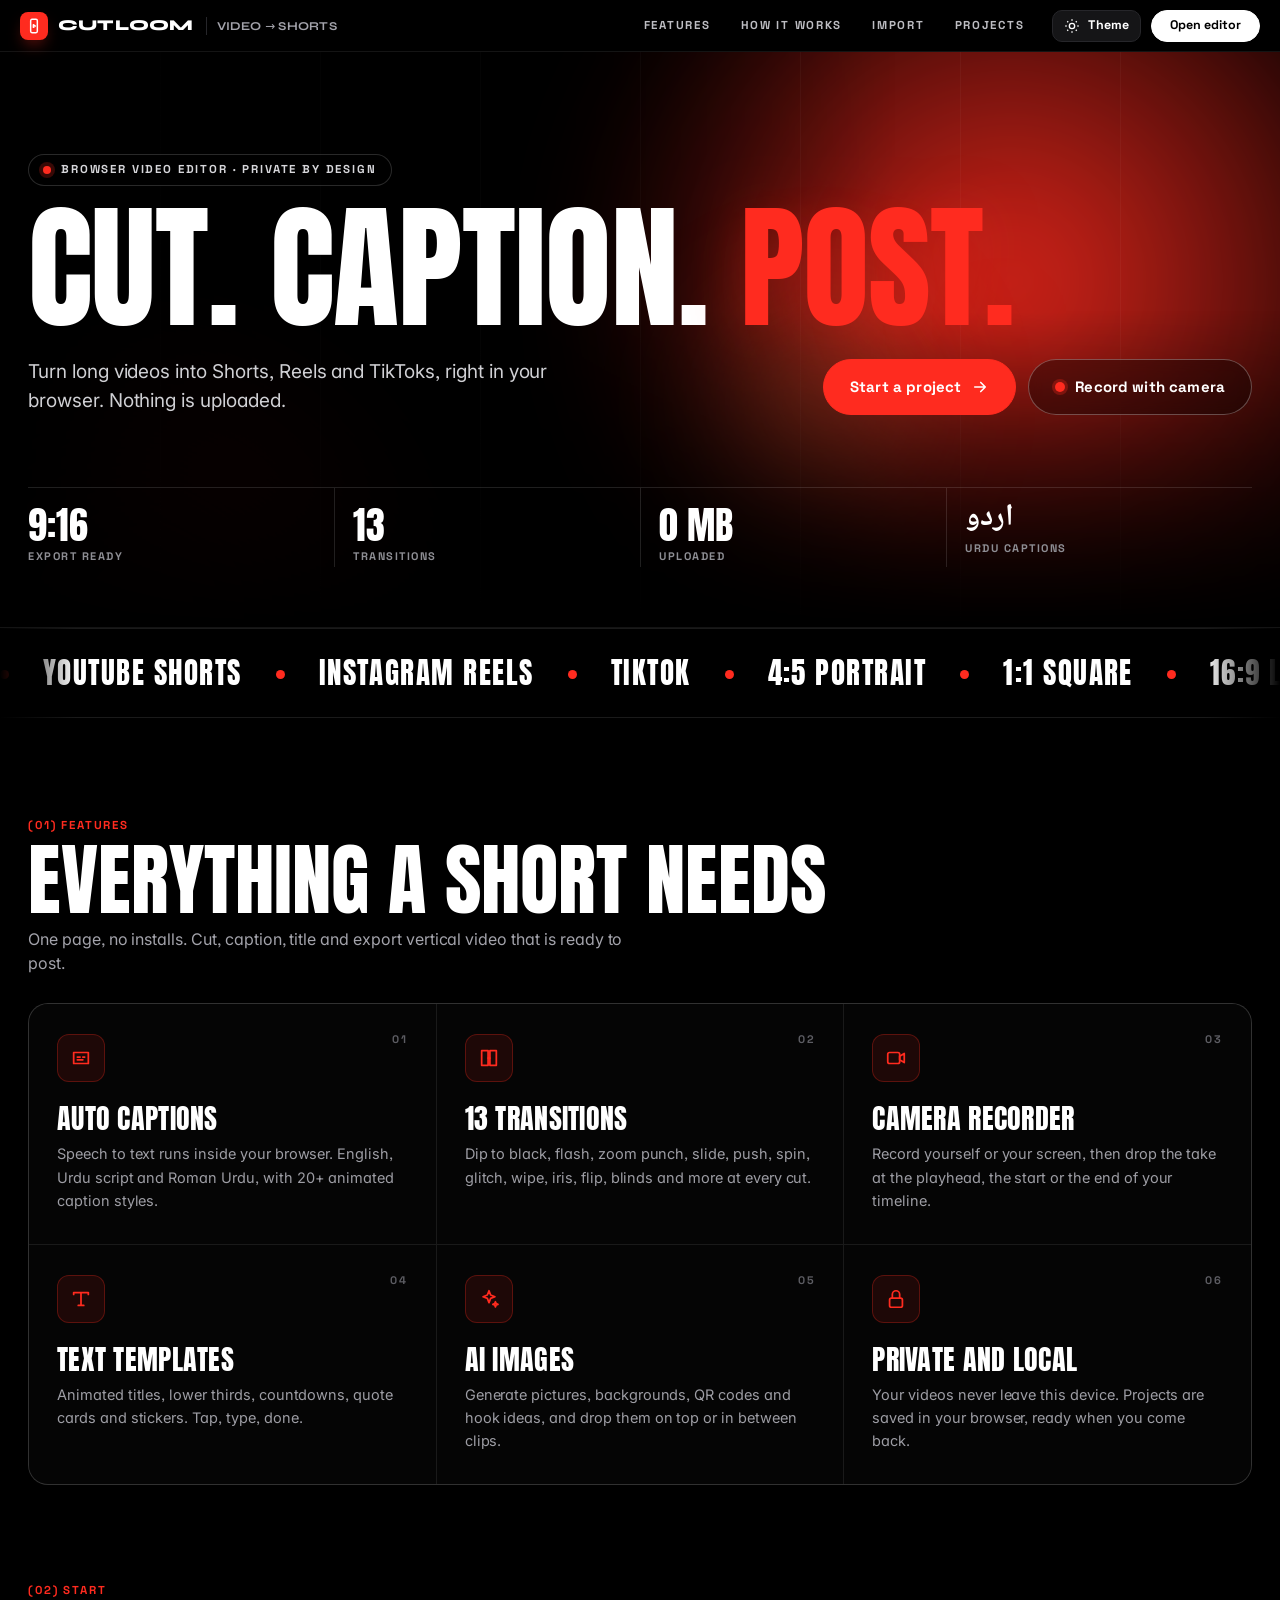
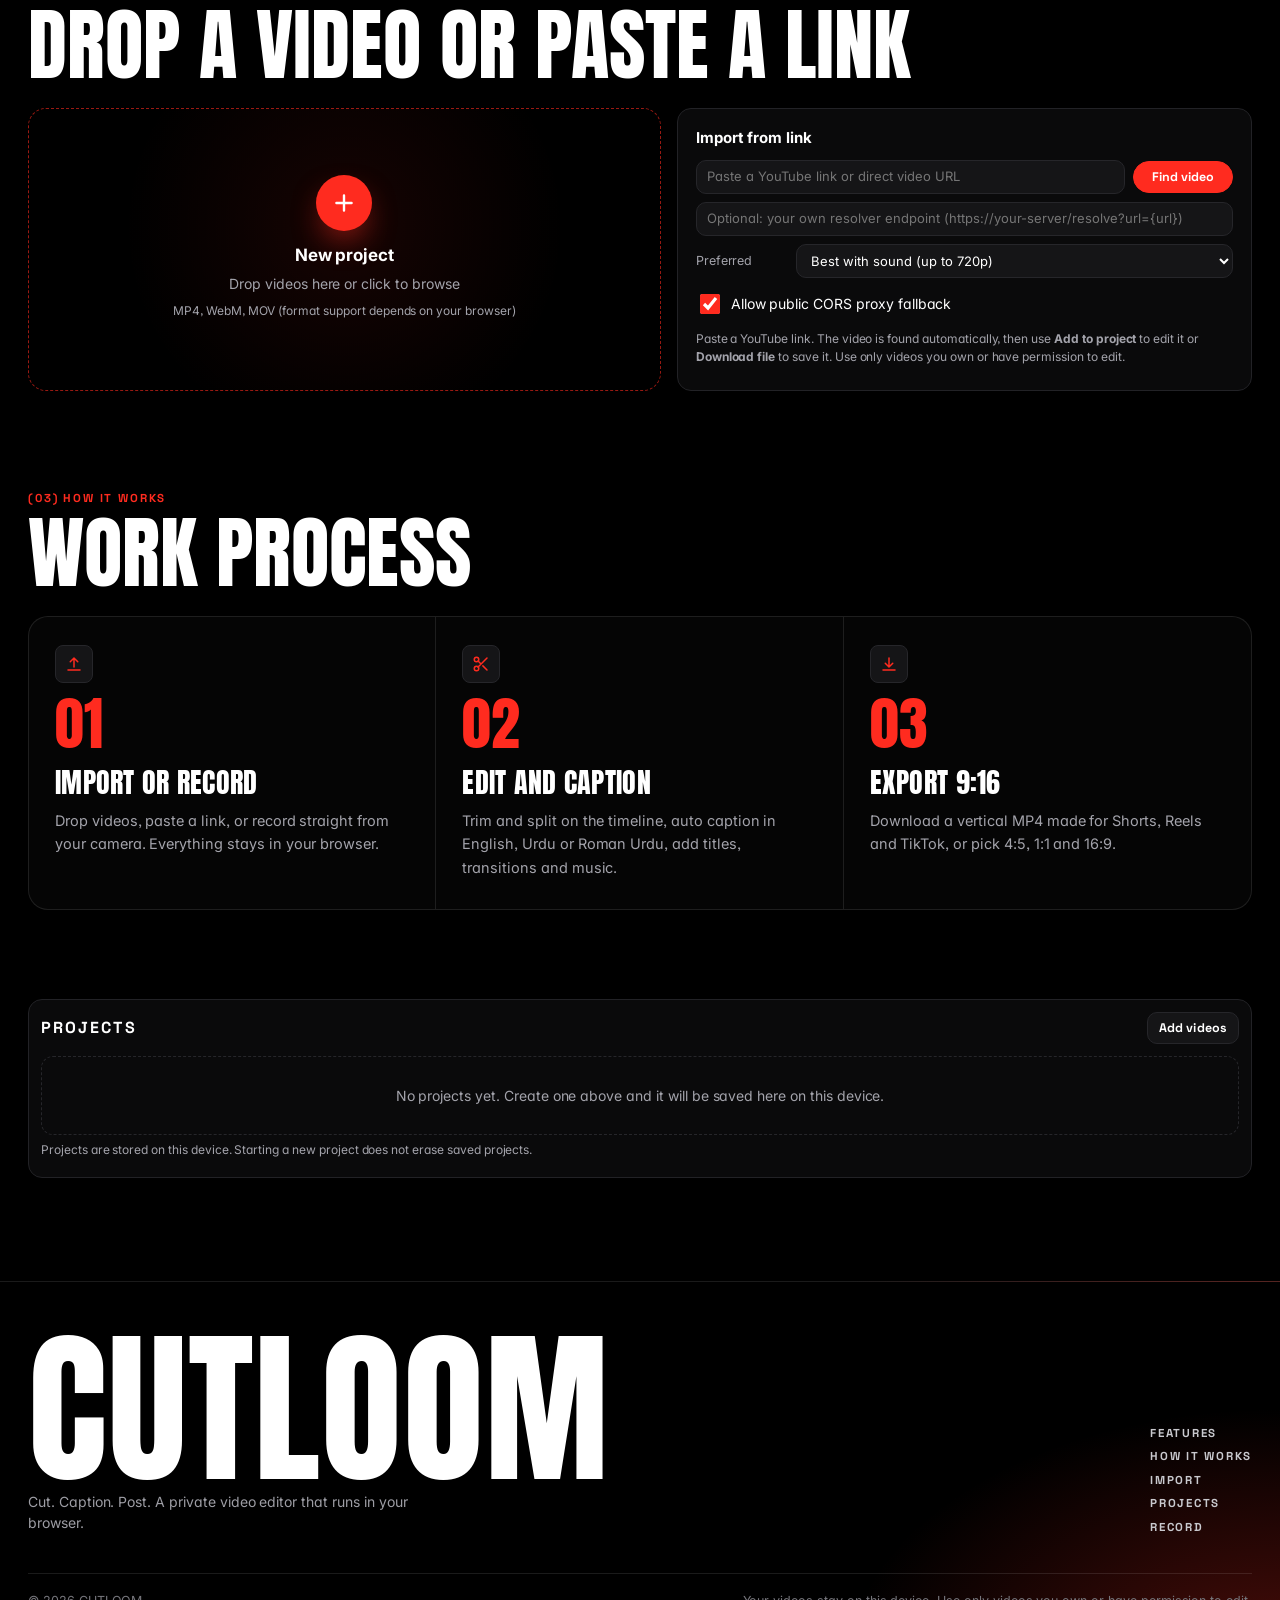
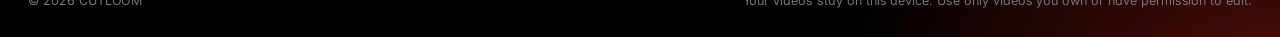
==== commit 35b2e89a: "Add files via upload" ====
--- a/index.html
+++ b/index.html
@@ -3,12 +3,14 @@
 <head>
 <meta charset="utf-8">
 <meta name="viewport" content="width=device-width, initial-scale=1, viewport-fit=cover">
-<title>Shorts Studio - Video to Shorts Converter</title>
+<title>CUTLOOM - Cut, caption and post Shorts in your browser</title>
+<meta name="description" content="Turn long videos into Shorts, Reels and TikToks right in your browser. Auto captions (Urdu and Roman Urdu), transitions, camera recorder. Nothing is uploaded.">
+<meta name="theme-color" content="#000000">
 <style>
 :root{box-sizing:border-box;padding-top:env(safe-area-inset-top,0px);padding-bottom:env(safe-area-inset-bottom,0px);
 --bg:#0f1114;--card:#171a1f;--card2:#1f232a;--bd:#2c313a;--tx:#e6e9ee;--mu:#98a1ae;--ac:#3b82f6;--ac2:#2563eb;--ok:#22c55e}
 :root[data-theme="light"]{--bg:#eef0f3;--card:#fff;--card2:#f3f5f8;--bd:#d3d8e0;--tx:#111827;--mu:#5a6472;--ac:#2563eb;--ac2:#1d4ed8}
-@media(prefers-color-scheme:light){:root:not([data-theme="dark"]):not([data-theme="light"]){--bg:#eef0f3;--card:#fff;--card2:#f3f5f8;--bd:#d3d8e0;--tx:#111827;--mu:#5a6472;--ac:#2563eb;--ac2:#1d4ed8}}
+@media(prefers-color-scheme:light){:root:not([data-theme="dark"]):not([data-theme="light"]):not([data-theme="black"]):not([data-theme="red"]){--bg:#eef0f3;--card:#fff;--card2:#f3f5f8;--bd:#d3d8e0;--tx:#111827;--mu:#5a6472;--ac:#2563eb;--ac2:#1d4ed8}}
 html{scroll-padding-top:env(safe-area-inset-top,0px);height:100%}
 *,*:before,*:after{box-sizing:inherit}
 body{margin:0;background:var(--bg);color:var(--tx);font:15px/1.45 Inter,system-ui,-apple-system,"Segoe UI",Roboto,sans-serif;min-height:100%;overflow-x:hidden}
@@ -192,7 +194,7 @@
 /* ===== CapCut-style dashboard & editor chrome ===== */
 :root{--bg:#0e0e11;--card:#18181c;--card2:#222227;--bd:#2d2d33;--tx:#ececf0;--mu:#9a9aa6;--ac:#20d3c8;--ac2:#14b8ad;--onac:#04211f}
 :root[data-theme="light"]{--bg:#eef0f3;--card:#fff;--card2:#f3f5f8;--bd:#d6dae1;--tx:#111827;--mu:#5a6472;--ac:#0ea5a0;--ac2:#0b8c88;--onac:#fff}
-@media(prefers-color-scheme:light){:root:not([data-theme="dark"]):not([data-theme="light"]){--bg:#eef0f3;--card:#fff;--card2:#f3f5f8;--bd:#d6dae1;--tx:#111827;--mu:#5a6472;--ac:#0ea5a0;--ac2:#0b8c88;--onac:#fff}}
+@media(prefers-color-scheme:light){:root:not([data-theme="dark"]):not([data-theme="light"]):not([data-theme="black"]):not([data-theme="red"]){--bg:#eef0f3;--card:#fff;--card2:#f3f5f8;--bd:#d6dae1;--tx:#111827;--mu:#5a6472;--ac:#0ea5a0;--ac2:#0b8c88;--onac:#fff}}
 .btn.pri,.btn.pri:hover{color:var(--onac)}
 .logo i svg{stroke:var(--onac)}
 .edonly{display:none}
@@ -324,10 +326,10 @@
 /* v8: monochrome, 2030 editing-suite look */
 :root{color-scheme:dark;--bg:#000;--card:#0a0a0b;--card2:#131315;--bd:rgba(255,255,255,.11);--tx:#f4f4f5;--mu:#8d8d93;--ac:#4f8bff;--ac2:#3b74e6;--onac:#ffffff;--ok:#ffffff;--r:12px;--glass:rgba(10,10,11,.74);--shadow:0 0 0 1px rgba(255,255,255,.05),0 24px 60px -28px #000}
 :root[data-theme="light"]{color-scheme:light;--bg:#f4f4f2;--card:#ffffff;--card2:#eeeeec;--bd:rgba(0,0,0,.11);--tx:#0a0a0a;--mu:#6b6b70;--ac:#2563eb;--ac2:#1d4ed8;--onac:#ffffff;--ok:#0a0a0a;--glass:rgba(255,255,255,.8);--shadow:0 0 0 1px rgba(0,0,0,.05),0 24px 50px -30px rgba(0,0,0,.35)}
-@media(prefers-color-scheme:light){:root:not([data-theme="dark"]):not([data-theme="light"]){color-scheme:light;--bg:#f4f4f2;--card:#ffffff;--card2:#eeeeec;--bd:rgba(0,0,0,.11);--tx:#0a0a0a;--mu:#6b6b70;--ac:#2563eb;--ac2:#1d4ed8;--onac:#ffffff;--ok:#0a0a0a;--glass:rgba(255,255,255,.8);--shadow:0 0 0 1px rgba(0,0,0,.05),0 24px 50px -30px rgba(0,0,0,.35)}}
+@media(prefers-color-scheme:light){:root:not([data-theme="dark"]):not([data-theme="light"]):not([data-theme="black"]):not([data-theme="red"]){color-scheme:light;--bg:#f4f4f2;--card:#ffffff;--card2:#eeeeec;--bd:rgba(0,0,0,.11);--tx:#0a0a0a;--mu:#6b6b70;--ac:#2563eb;--ac2:#1d4ed8;--onac:#ffffff;--ok:#0a0a0a;--glass:rgba(255,255,255,.8);--shadow:0 0 0 1px rgba(0,0,0,.05),0 24px 50px -30px rgba(0,0,0,.35)}}
 body{background:radial-gradient(900px 520px at 50% -10%,rgba(255,255,255,.08),transparent 62%),var(--bg);background-attachment:fixed;font-family:Inter,system-ui,-apple-system,"Segoe UI",Roboto,sans-serif;font-feature-settings:"cv11","ss03";letter-spacing:-.003em}
 :root[data-theme="light"] body{background:radial-gradient(900px 520px at 50% -10%,rgba(0,0,0,.05),transparent 62%),var(--bg);background-attachment:fixed}
-@media(prefers-color-scheme:light){:root:not([data-theme="dark"]):not([data-theme="light"]) body{background:radial-gradient(900px 520px at 50% -10%,rgba(0,0,0,.05),transparent 62%),var(--bg);background-attachment:fixed}}
+@media(prefers-color-scheme:light){:root:not([data-theme="dark"]):not([data-theme="light"]):not([data-theme="black"]):not([data-theme="red"]) body{background:radial-gradient(900px 520px at 50% -10%,rgba(0,0,0,.05),transparent 62%),var(--bg);background-attachment:fixed}}
 ::selection{background:var(--ac);color:var(--onac)}
 header{background:var(--glass)!important;backdrop-filter:blur(22px) saturate(1.3);-webkit-backdrop-filter:blur(22px) saturate(1.3);border-bottom:1px solid var(--bd)}
 .card,aside.card{background:var(--card);border:1px solid var(--bd);border-radius:16px;box-shadow:var(--shadow)}
@@ -403,21 +405,661 @@
 .tplg button:hover{border-color:var(--ac)}.tplg canvas{display:block;width:100%;height:auto}.tplg span{display:block;padding:6px 9px;font-size:12px;font-weight:600}
 .accg{display:grid;grid-template-columns:repeat(6,28px);gap:8px;padding:4px}.accg button{width:28px;height:28px;border-radius:50%;border:2px solid transparent;cursor:pointer;padding:0}.accg button.on{border-color:var(--tx)}
 @media(max-width:420px){.tplg{gap:6px}}
+/* v16: images never squash on phones */
+img,canvas,video{max-width:100%}
+.lk img,.ytprev img{flex:0 0 auto;max-width:44%;height:auto;aspect-ratio:16/9;object-fit:cover;border-radius:8px}
+.gc img,.gc canvas{object-fit:contain;background:#000}.tstrip img{object-fit:cover}
+.mi,.tstrip{background-size:cover;background-position:center}
+.mustrack{position:relative;margin-top:4px}
+.mb{position:absolute;height:34px;border-radius:7px;background:#0d7a5f;border:1px solid rgba(255,255,255,.25);overflow:hidden;cursor:grab;touch-action:none;color:#fff;font-size:10px;box-sizing:border-box}
+.mb canvas{position:absolute;inset:0;width:100%;height:100%;opacity:.85}.mb span{position:absolute;left:6px;top:2px;text-shadow:0 1px 2px #000;white-space:nowrap;pointer-events:none}
+.mb.on{outline:2px solid var(--ac);outline-offset:1px}.mb .rz{position:absolute;right:0;top:0;bottom:0;width:8px;cursor:ew-resize;background:rgba(255,255,255,.4)}
+/* ===== v16: refined, professional design system (Graphite / Black / Light) ===== */
+:root{color-scheme:dark;--bg:#111317;--card:#181b20;--card2:#1f2329;--bd:#2b3038;--tx:#e9ecf1;--mu:#98a1ae;--glass:rgba(24,27,32,.86);--shadow:0 1px 0 rgba(255,255,255,.035) inset,0 14px 34px -22px rgba(0,0,0,.85)}
+:root[data-theme="black"]{--bg:#000;--card:#0a0a0b;--card2:#131316;--bd:rgba(255,255,255,.11);--tx:#f4f4f5;--mu:#8d8d93;--glass:rgba(10,10,11,.82)}
+:root[data-theme="light"]{--bg:#f3f4f7;--card:#ffffff;--card2:#eef0f4;--bd:#dde1e8;--tx:#12151b;--mu:#667085;--glass:rgba(255,255,255,.86);--shadow:0 1px 0 rgba(255,255,255,.8) inset,0 14px 30px -24px rgba(16,24,40,.45)}
+body{background:radial-gradient(1000px 420px at 50% -170px,color-mix(in srgb,var(--ac) 12%,transparent),transparent 70%),var(--bg);background-attachment:fixed}
+:root[data-theme="light"] body{background:radial-gradient(1000px 420px at 50% -170px,color-mix(in srgb,var(--ac) 9%,transparent),transparent 70%),var(--bg);background-attachment:fixed}
+header{background:var(--glass)!important;border-bottom:1px solid var(--bd);-webkit-backdrop-filter:blur(16px) saturate(1.2);backdrop-filter:blur(16px) saturate(1.2)}
+.card,.linkcard,.queue,.aip{background:var(--card);border:1px solid var(--bd);border-radius:16px;box-shadow:var(--shadow)}
+.logo i{background:var(--ac);border-radius:9px;box-shadow:0 6px 16px -8px var(--ac)}
+nav.side button{border-radius:10px;color:var(--mu);font-weight:560;transition:background .16s,color .16s}
+nav.side button:hover{background:color-mix(in srgb,var(--tx) 6%,transparent);color:var(--tx)}
+nav.side button.on{background:color-mix(in srgb,var(--ac) 16%,transparent);color:var(--tx);box-shadow:inset 3px 0 0 var(--ac)}
+.hero h1{font-size:clamp(26px,4vw,38px);letter-spacing:-.03em;font-weight:720;line-height:1.1}.hero p{color:var(--mu);max-width:58ch}
+#drop{border:1.5px dashed color-mix(in srgb,var(--tx) 26%,transparent);border-radius:18px;background:radial-gradient(circle at 50% 42%,color-mix(in srgb,var(--ac) 7%,transparent),transparent 62%);transition:border-color .2s,background .2s}
+#drop:hover,#drop.over{border-color:var(--ac);background:radial-gradient(circle at 50% 42%,color-mix(in srgb,var(--ac) 15%,transparent),transparent 64%)}
+#drop .plus{background:var(--ac);color:var(--onac);box-shadow:0 12px 30px -12px var(--ac)}
+.btn{border-radius:10px;font-weight:580}.btn:not(.pri){background:var(--card2);border:1px solid var(--bd)}
+.btn.pri{border-radius:10px;font-weight:640;letter-spacing:0;background:var(--ac);color:var(--onac);border:1px solid var(--ac);box-shadow:0 8px 20px -12px var(--ac)}
+.btn.pri:hover{background:var(--ac2);border-color:var(--ac2)}
+.sec>h2{font-size:11px;letter-spacing:.09em;text-transform:uppercase;color:var(--mu);font-weight:650}
+.itabs button{font-weight:580}
+.tile{border-radius:10px}.tile.on{outline:2px solid var(--ac);outline-offset:1px}
+details.adv{border-radius:12px}select,input[type=text],input[type=number],textarea{border-radius:10px;background:var(--card2);border:1px solid var(--bd)}
+@media(max-width:720px){
+ header{padding-left:12px;padding-right:12px}main{padding:10px}
+ .startrow{grid-template-columns:1fr!important}#drop{min-height:190px}
+ .itabs{position:sticky;top:0;z-index:6;background:var(--card);margin:0 -4px 10px;padding:6px 4px;border-bottom:1px solid var(--bd)}
+ #out,#v{max-height:44vh!important}
+ .dockbar{overflow-x:auto;flex-wrap:nowrap!important;-webkit-overflow-scrolling:touch}.dockbar .btn{flex:0 0 auto}
+ .btn,.seg button,select,input[type=text],input[type=number]{min-height:44px}.btn.sm{min-height:40px}
+ .card,.linkcard,.queue,.aip{border-radius:14px}
+}
+@media(pointer:coarse){input[type=range]{height:34px}.tx{width:30px;height:30px}.lb,.mb{min-height:26px}}
+@supports(padding:max(0px)){body{padding-bottom:max(0px,env(safe-area-inset-bottom))}}
+@font-face{font-family:"Syne";font-style:normal;font-weight:700;font-display:swap;src:url([data-uri]) format("woff2")}
+@font-face{font-family:"Syne";font-style:normal;font-weight:800;font-display:swap;src:url([data-uri]) format("woff2")}
+@font-face{font-family:"Space Grotesk";font-style:normal;font-weight:400;font-display:swap;src:url([data-uri]) format("woff2")}
+@font-face{font-family:"Space Grotesk";font-style:normal;font-weight:500;font-display:swap;src:url([data-uri]) format("woff2")}
+@font-face{font-family:"Space Grotesk";font-style:normal;font-weight:700;font-display:swap;src:url([data-uri]) format("woff2")}
+
+/* ===================== v17 THEME: crimson noir (bold red / black editorial) ===================== */
+:root{--display:Syne,"Archivo Black",Impact,system-ui,sans-serif;--label:"Space Grotesk",Inter,system-ui,sans-serif;--hh:56px;color-scheme:dark;
+ --bg:#0a0a0b;--card:#111113;--card2:#1a1a1d;--bd:#28282d;--tx:#ffffff;--mu:#a3a3ab;--glass:rgba(10,10,11,.88);--ac:#ff2b1f;--ac2:#d91c12;--onac:#ffffff;--ok:#ffffff;
+ --shadow:0 0 0 1px rgba(255,255,255,.02),0 22px 44px -30px rgba(0,0,0,.95)}
+:root[data-theme="light"]{color-scheme:light;--bg:#f5f2ee;--card:#ffffff;--card2:#eeeae5;--bd:#ddd6ce;--tx:#0b0b0c;--mu:#6a635c;--glass:rgba(245,242,238,.9);--ac:#e5170c;--ac2:#b9100a;--onac:#ffffff;--ok:#0b0b0c;--shadow:0 1px 0 rgba(255,255,255,.9) inset,0 16px 32px -26px rgba(40,20,10,.5)}
+:root[data-theme="red"]{--bg:#c20a0a;--card:#0c0c0d;--card2:#18181b;--bd:#2d2d33;--tx:#ffffff;--mu:#bdbdc4;--glass:rgba(150,6,6,.9);--ac:#ffffff;--ac2:#e8e8e8;--onac:#0c0c0d}
+@media(prefers-color-scheme:light){:root:not([data-theme="dark"]):not([data-theme="light"]):not([data-theme="black"]):not([data-theme="red"]){color-scheme:dark;--bg:#0a0a0b;--card:#111113;--card2:#1a1a1d;--bd:#28282d;--tx:#ffffff;--mu:#a3a3ab;--glass:rgba(10,10,11,.88);--ac:#ff2b1f;--ac2:#d91c12;--onac:#ffffff;--ok:#ffffff}}
+body{font-family:Inter,system-ui,-apple-system,"Segoe UI",Roboto,sans-serif;background:radial-gradient(900px 380px at 0% -120px,color-mix(in srgb,var(--ac) 16%,transparent),transparent 70%),var(--bg);background-attachment:fixed}
+:root[data-theme="red"] body{background:linear-gradient(160deg,#d40d0d 0%,#b00808 55%,#7d0505 100%);background-attachment:fixed}
+h1,.hero h1{font-family:var(--display);font-weight:800;text-transform:uppercase;letter-spacing:-.025em;line-height:.98}
+header{background:var(--glass)!important;border-bottom:1px solid var(--bd);-webkit-backdrop-filter:blur(16px);backdrop-filter:blur(16px)}
+header .logo{font-family:var(--display);font-weight:800;text-transform:uppercase;letter-spacing:.015em;font-size:15px}
+.logo i{background:var(--ac)!important;color:var(--onac);border-radius:8px;box-shadow:0 8px 18px -8px var(--ac)}
+.sec>h2,.linkcard h2,.queue h2,.queue .qh h2,.aiph b{font-family:var(--label);text-transform:uppercase;letter-spacing:.13em;font-size:11px;font-weight:600;color:var(--mu)}
+.btn{font-family:var(--label);font-weight:600;letter-spacing:.01em;border-radius:10px}
+.btn.pri{border-radius:999px;background:var(--ac);color:var(--onac);border:1px solid var(--ac);box-shadow:none;padding-left:18px;padding-right:18px}
+.btn.pri:hover{background:var(--ac2);border-color:var(--ac2)}
+.btn:not(.pri){background:var(--card2);border:1px solid var(--bd);color:var(--tx)}
+.btn:not(.pri):hover{border-color:color-mix(in srgb,var(--tx) 35%,transparent)}
+.card,.linkcard,.queue,.aip{background:var(--card);border:1px solid var(--bd);border-radius:14px;box-shadow:var(--shadow)}
+nav.side button{font-family:var(--label);text-transform:uppercase;letter-spacing:.08em;font-size:12px;border-radius:10px;color:var(--mu)}
+nav.side button.on{background:color-mix(in srgb,var(--ac) 16%,transparent);color:var(--tx);box-shadow:inset 3px 0 0 var(--ac)}
+.itabs button{font-family:var(--label);text-transform:uppercase;letter-spacing:.09em;font-size:11px;font-weight:600}
+.itabs button.on{color:var(--tx);border-bottom-color:var(--ac)}
+select,input[type=text],input[type=number],textarea{border-radius:10px;background:var(--card2);border:1px solid var(--bd);color:var(--tx)}
+/* hero, ticker and "how it works" */
+.hero{position:relative;overflow:hidden;border-radius:20px;padding:clamp(22px,4.5vw,46px);margin-bottom:14px;color:#fff;background:radial-gradient(60% 100% at 88% 0%,#ff6a4d 0%,transparent 62%),radial-gradient(55% 90% at 8% 105%,#6d0007 0%,transparent 66%),linear-gradient(135deg,#d1000f 0%,#ff2a1f 52%,#9a000a 100%)}
+.hero:before{content:"";position:absolute;right:-8%;top:-30%;width:62%;height:160%;background:radial-gradient(closest-side,rgba(255,255,255,.28),transparent);filter:blur(34px);transform:rotate(18deg);pointer-events:none}
+.home .hero p,.hero p{color:rgba(255,255,255,.92)!important}.hero h1{position:relative;color:#fff;font-size:clamp(32px,8.4vw,74px);margin:0 0 10px}.hero p{position:relative;color:rgba(255,255,255,.9);max-width:54ch;margin:0}
+.ticker{overflow:hidden;border-top:1px solid var(--bd);border-bottom:1px solid var(--bd);margin:0 0 16px;padding:11px 0;-webkit-mask-image:linear-gradient(90deg,transparent,#000 6%,#000 94%,transparent);mask-image:linear-gradient(90deg,transparent,#000 6%,#000 94%,transparent)}
+.ticker .tk{display:flex;gap:34px;width:max-content;animation:tkscroll 38s linear infinite;font-family:var(--label);font-size:12px;letter-spacing:.14em;text-transform:uppercase;color:var(--mu);white-space:nowrap}
+.ticker .tk span:before{content:"";display:inline-block;width:6px;height:6px;border-radius:50%;background:var(--ac);margin-right:34px;vertical-align:middle}
+@keyframes tkscroll{to{transform:translateX(-50%)}}@media(prefers-reduced-motion:reduce){.ticker .tk{animation:none}}
+.process{margin:30px 0 22px}.process h2{font-family:var(--display);font-weight:800;text-transform:uppercase;letter-spacing:-.02em;font-size:clamp(26px,5vw,44px);margin:0 0 14px;line-height:1;color:var(--tx)}
+.process .pg{display:grid;grid-template-columns:repeat(3,minmax(0,1fr));border:1px solid var(--bd);border-radius:14px;overflow:hidden;background:var(--card)}
+.process .pc{padding:18px 18px 20px;border-right:1px solid var(--bd)}.process .pc:last-child{border-right:0}
+.process .pi{width:38px;height:38px;border:1px solid var(--bd);border-radius:8px;display:grid;place-items:center;color:var(--ac);margin-bottom:12px;background:var(--card2)}
+.process .pn{font-family:var(--label);font-size:11px;letter-spacing:.14em;color:var(--mu);text-transform:uppercase}.process .pt{font-family:var(--display);font-weight:800;text-transform:uppercase;font-size:17px;margin:4px 0 6px;letter-spacing:-.01em}
+.process .pd{font-size:13px;color:var(--mu);line-height:1.5}
+@media(max-width:720px){.process .pg{grid-template-columns:1fr}.process .pc{border-right:0;border-bottom:1px solid var(--bd)}.process .pc:last-child{border-bottom:0}}
+#drop{border:1.5px dashed color-mix(in srgb,var(--ac) 60%,transparent);border-radius:18px;background:radial-gradient(circle at 50% 42%,color-mix(in srgb,var(--ac) 9%,transparent),transparent 62%)}
+#drop:hover,#drop.over{border-color:var(--ac);background:radial-gradient(circle at 50% 42%,color-mix(in srgb,var(--ac) 18%,transparent),transparent 64%)}
+#drop .plus{background:var(--ac);color:var(--onac);box-shadow:0 14px 34px -12px var(--ac)}
+.tile.on{outline:2px solid var(--ac);outline-offset:1px}
+/* ===================== phones: video always visible while editing ===================== */
+@media(max-width:720px){
+ body.editing,html:has(body.editing){height:100%;overflow:hidden}
+ header{flex-wrap:nowrap!important;gap:6px;padding:8px 10px;min-height:var(--hh)}
+ header .logo{font-size:0;gap:0;flex:0 0 auto}header .logo i{width:32px;height:32px}.pnamewrap{display:none!important}
+ header>div:last-child{margin-left:auto;flex-wrap:nowrap!important;gap:4px}
+ header .btn.sm{min-width:36px;padding:0 8px}#hHome,#theme{font-size:0;gap:0}#hExport{padding:0 14px}
+ body.editing main{display:flex!important;flex-direction:column;height:calc(100dvh - var(--hh));padding:0!important;gap:0!important;overflow:hidden}
+ body.editing main>section{flex:0 0 auto;max-height:57%;overflow-y:auto;overflow-x:hidden;padding:6px 8px 0;-webkit-overflow-scrolling:touch}
+ body.editing main>aside{flex:1 1 0;min-height:0;overflow-y:auto;margin:6px 0 0!important;border-radius:16px 16px 0 0!important;padding:0 10px 18px;-webkit-overflow-scrolling:touch;position:relative!important;max-height:none!important;top:auto!important}
+ #editor{display:flex;flex-direction:column;padding:8px!important;border-radius:12px!important}
+ #editor>.tabs{order:1;flex-wrap:nowrap!important;overflow-x:auto;margin:0 0 6px!important}#editor>.stagebox{order:2}#editor>.ctrl{order:3}#editor>.dock{order:4}#editor>.meta{order:9}
+ .tabs.seg button{flex:0 0 auto;white-space:nowrap;min-height:34px!important;padding:0 12px;font-size:12px}
+ .meta{display:flex!important;gap:6px;overflow-x:auto;margin:8px 0 0!important}.meta>div{flex:0 0 auto;padding:6px 10px!important}
+ .stagebox{max-height:33vh;min-height:0;padding:4px!important}.stagebox video,.stagebox canvas{max-height:31vh!important}
+ .ctrl{gap:6px;flex-wrap:wrap}.ctrl .btn{min-height:34px}
+ .hero{border-radius:16px}
+}
+@media(max-width:720px) and (max-height:520px){body.editing,html:has(body.editing){overflow:auto;height:auto}body.editing main{height:auto;overflow:visible}body.editing main>section,body.editing main>aside{max-height:none;overflow:visible}}
+@media(max-width:360px){header .btn.sm{min-width:34px;padding:0 6px}header>div:last-child{gap:3px}#hExport{padding:0 10px}}
+
+/* v17 phone refinements */
+@media(max-width:720px){
+ #hHome .lbl,#theme .lbl{display:none}#hHome,#theme{font-size:inherit!important}
+ body.editing main>section{max-height:66%;display:flex;flex-direction:column;overflow:hidden!important;padding:6px 8px 0}
+ body.editing #editor{flex:1 1 auto;min-height:0;overflow:hidden}
+ body.editing #editor>.dock{flex:1 1 auto;min-height:96px;overflow-y:auto;overflow-x:hidden;-webkit-overflow-scrolling:touch}
+ .ctrl label:has(#pvol),#pvol{display:none!important}.ctrl{flex-wrap:nowrap!important}
+ .stagebox{max-height:30vh}.stagebox video,.stagebox canvas{max-height:28vh!important}
+ .meta{padding:0!important}.meta>div{font-size:11px!important;padding:4px 9px!important}.meta>div b{font-size:12px}
+}
+@media(max-width:380px){#hAcc{display:none!important}header .btn.sm{min-width:32px!important;padding:0 6px!important}header>div:last-child{gap:3px!important}header{padding-left:8px!important;padding-right:8px!important;gap:5px!important}#hExport{padding:0 11px!important}}
+
+@media(max-width:720px){body.editing #editor>.tabs,body.editing #editor>.stagebox,body.editing #editor>.ctrl,body.editing #editor>.meta{flex:0 0 auto}.stagebox{overflow:hidden}}
+/* ===================== v18: CUTLOOM landing (black / red) + CapCut-style editor ===================== */
+[hidden]{display:none!important}
+.landonly{display:none}
+body:not(.editing) .landonly{display:flex}
+body:not(.editing) .btn.landonly{display:inline-flex}
+body.editing .landonly{display:none!important}
+body:not(.editing) .edonly,body:not(.editing) #hAcc,body:not(.editing) #saveInd,body:not(.editing) #editor,body:not(.editing) aside,body:not(.editing) .aip{display:none!important}
+#hAI .lb{position:static;height:auto;line-height:inherit;padding:0;background:none;border:0;border-radius:0;font-size:inherit;overflow:visible;color:inherit;cursor:inherit;min-height:0}
+/* landing tokens: always black and red */
+body:not(.editing){--bg:#000;--card:#0b0b0c;--card2:#151517;--bd:#26262a;--tx:#fff;--mu:#a3a3ab;--glass:rgba(0,0,0,.72);color-scheme:dark;background:#000!important;color:#fff}
+body:not(.editing) header{background:rgba(0,0,0,.72)!important;border-bottom:1px solid rgba(255,255,255,.08);position:sticky;top:0;z-index:40}
+.lnav{gap:30px;margin-left:auto;margin-right:20px;align-items:center}
+.lnav a{font:600 11.5px/1 var(--label);letter-spacing:.15em;text-transform:uppercase;color:#bdbdc2;text-decoration:none;padding:8px 0;transition:color .15s}
+.lnav a:hover{color:#fff}
+.lpill{border-radius:999px!important;background:#fff!important;color:#000!important;border:1px solid #fff!important;padding:0 18px!important;font-weight:700}
+.lpill:hover{background:#ff2b1f!important;border-color:#ff2b1f!important;color:#fff!important}
+@media(max-width:900px){.lnav{display:none!important}}
+body:not(.editing) nav.side{display:none!important}
+body:not(.editing) main{grid-template-columns:minmax(0,1fr)!important;max-width:1320px;padding-top:0}
+#features,#how,#linkcard,#projects,#importH,#start{scroll-margin-top:calc(var(--hh,56px) + 18px)}
+/* hero */
+.lhero{position:relative;overflow:hidden;isolation:isolate;margin:0 calc(50% - 50vw);padding:clamp(52px,8vw,112px) max(20px,calc(50vw - 640px)) clamp(34px,5vw,60px);background:#000;border-bottom:1px solid rgba(255,255,255,.08)}
+.lglow{position:absolute;inset:0;z-index:-1;pointer-events:none;overflow:hidden}
+.lglow i{position:absolute;border-radius:50%;filter:blur(60px);will-change:transform}
+.lglow i:nth-child(1){width:min(70vw,980px);height:min(70vw,980px);right:-14vw;top:-38%;background:radial-gradient(closest-side,#ff2b1f 0%,rgba(255,43,31,.55) 45%,transparent 100%);opacity:.9;animation:lg1 14s ease-in-out infinite alternate}
+.lglow i:nth-child(2){width:min(46vw,640px);height:min(46vw,640px);left:-12vw;bottom:-48%;background:radial-gradient(closest-side,#c3140b,transparent);opacity:.75;animation:lg2 18s ease-in-out infinite alternate}
+.lglow i:nth-child(3){width:min(28vw,420px);height:min(28vw,420px);right:22vw;top:30%;background:radial-gradient(closest-side,#ff7a45,transparent 72%);opacity:.5;animation:lg3 11s ease-in-out infinite alternate}
+.lglow b{position:absolute;inset:0;background:linear-gradient(180deg,rgba(0,0,0,0) 45%,#000 100%),linear-gradient(90deg,#000 0%,rgba(0,0,0,.55) 38%,rgba(0,0,0,0) 70%),repeating-linear-gradient(90deg,rgba(255,255,255,.035) 0 1px,transparent 1px 160px)}
+@keyframes lg1{0%{transform:translate(0,0) scale(1)}100%{transform:translate(-9vw,12%) scale(1.18)}}
+@keyframes lg2{0%{transform:translate(0,0) scale(1)}100%{transform:translate(12vw,-14%) scale(1.25)}}
+@keyframes lg3{0%{transform:translate(0,0) scale(.9)}100%{transform:translate(-6vw,-18%) scale(1.3)}}
+@media(prefers-reduced-motion:reduce){.lglow i{animation:none}}
+.lhero-in{position:relative;max-width:1280px;margin:0 auto}
+.leyebrow{display:inline-flex;align-items:center;gap:10px;font:600 11.5px/1 var(--label);letter-spacing:.16em;text-transform:uppercase;color:#d6d6da;border:1px solid rgba(255,255,255,.16);padding:9px 14px;border-radius:999px;background:rgba(0,0,0,.35)}
+.ldot{width:8px;height:8px;border-radius:50%;background:#ff2b1f;box-shadow:0 0 0 4px rgba(255,43,31,.22);animation:rcblink 1.6s ease-in-out infinite}
+.lh1{font-family:Anton,"Bebas Neue","Oswald","Arial Narrow",Impact,var(--display)!important;font-weight:400!important;text-transform:uppercase;font-size:clamp(62px,10.6vw,176px)!important;line-height:.86!important;letter-spacing:-.005em!important;margin:24px 0 30px!important;color:#fff}
+.lh1 span{display:inline-block}
+.lh1 .lred{color:#ff2b1f;text-shadow:0 10px 60px rgba(255,43,31,.35)}
+.lhero-row{display:grid;grid-template-columns:minmax(0,1fr) auto;gap:24px 40px;align-items:end}
+.lsub{margin:0;max-width:46ch;font-size:clamp(16px,1.5vw,19px);line-height:1.55;color:#d0d0d4}
+.lcta{display:flex;gap:12px;flex-wrap:wrap}
+.btn.lbig{min-height:56px;padding:0 26px;border-radius:999px!important;font-size:15px;gap:10px;letter-spacing:.01em}
+.btn.pri.lbig{background:#ff2b1f;border-color:#ff2b1f;color:#fff}
+.btn.pri.lbig:hover{background:#fff;border-color:#fff;color:#000}
+.btn.lghost{background:rgba(0,0,0,.35)!important;border:1px solid rgba(255,255,255,.28)!important;color:#fff!important;backdrop-filter:blur(8px)}
+.btn.lghost:hover{border-color:#fff!important}
+.recdot{display:inline-block;flex:none;width:10px;height:10px;border-radius:50%;background:#ff2b1f;box-shadow:0 0 0 3px rgba(255,43,31,.28)}
+.lstats{display:grid;grid-template-columns:repeat(4,minmax(0,1fr));margin-top:clamp(40px,6vw,72px);border-top:1px solid rgba(255,255,255,.12)}
+.lstats>div{padding:18px 18px 4px 0;display:flex;flex-direction:column;gap:4px}
+.lstats>div+div{padding-left:18px;border-left:1px solid rgba(255,255,255,.12)}
+.lstats b{font-family:Anton,"Bebas Neue",Impact,var(--display);font-weight:400;font-size:clamp(26px,3vw,40px);line-height:1;color:#fff}
+.lstats span{font:600 11px var(--label);letter-spacing:.14em;text-transform:uppercase;color:#8e8e94}
+@media(max-width:760px){.lhero-row{grid-template-columns:1fr}.lcta .btn{flex:1 1 220px}.lstats{grid-template-columns:repeat(2,minmax(0,1fr))}.lstats>div:nth-child(3){padding-left:0;border-left:0}.lstats>div:nth-child(n+3){border-top:1px solid rgba(255,255,255,.12)}}
+/* format marquee */
+.lmarq{margin:0 calc(50% - 50vw) 0!important;padding:22px 0!important;border-color:rgba(255,255,255,.1)!important;background:#000}
+.lmarq .tk{font-family:Anton,"Bebas Neue",Impact,var(--display)!important;font-size:clamp(20px,2.3vw,30px)!important;letter-spacing:.05em!important;color:#fff!important;font-weight:400!important;animation-duration:42s!important}
+.lmarq .tk span:before{background:#ff2b1f!important;width:9px!important;height:9px!important}
+/* sections */
+.lsec{padding:clamp(56px,8vw,112px) 0 0}
+.lsec-h{margin:0 0 28px}
+.lsec-h2{padding-top:clamp(56px,8vw,100px)}
+.lkick{display:block;font:600 11.5px/1 var(--label);letter-spacing:.16em;text-transform:uppercase;color:#ff2b1f}
+.lh2,.process .lsec-h h2{font-family:Anton,"Bebas Neue",Impact,var(--display)!important;font-weight:400!important;text-transform:uppercase;font-size:clamp(40px,6.2vw,92px)!important;line-height:.9!important;letter-spacing:0!important;margin:12px 0 12px!important;color:#fff}
+.lsec-p{color:#a3a3ab;max-width:60ch;margin:0;font-size:16px}
+.lfeat{display:grid;grid-template-columns:repeat(3,minmax(0,1fr));gap:1px;background:rgba(255,255,255,.1);border:1px solid rgba(255,255,255,.1);border-radius:20px;overflow:hidden}
+.lfc{position:relative;background:#050505;padding:30px 28px 32px;transition:background .25s}
+.lfc:hover{background:radial-gradient(120% 90% at 0% 0%,rgba(255,43,31,.14),transparent 60%),#070707}
+.lfi{width:48px;height:48px;border-radius:12px;display:grid;place-items:center;color:#ff2b1f;background:rgba(255,43,31,.1);border:1px solid rgba(255,43,31,.28)}
+.lfn{position:absolute;top:28px;right:28px;font:600 11px var(--label);letter-spacing:.16em;color:#5d5d63}
+.lfc h3{font-family:Anton,"Bebas Neue",Impact,var(--display);font-weight:400;text-transform:uppercase;font-size:28px;line-height:1;letter-spacing:.01em;margin:22px 0 10px;color:#fff}
+.lfc p{color:#9d9da4;margin:0;font-size:14.5px;line-height:1.6}
+@media(max-width:960px){.lfeat{grid-template-columns:repeat(2,minmax(0,1fr))}}
+@media(max-width:600px){.lfeat{grid-template-columns:1fr}.lfc{padding:24px 22px}}
+body:not(.editing) .linkcard,body:not(.editing) .queue{background:#0a0a0b;border-color:#222226}
+body:not(.editing) #drop{min-height:260px}
+/* work process */
+.process{margin:clamp(56px,8vw,112px) 0 0!important}
+.process .pg{background:#050505!important;border-color:rgba(255,255,255,.1)!important;border-radius:20px!important}
+.process .pc{padding:28px 26px 30px!important;border-color:rgba(255,255,255,.1)!important}
+.process .pn{font-family:Anton,"Bebas Neue",Impact,var(--display)!important;font-size:58px!important;line-height:1!important;letter-spacing:0!important;color:#ff2b1f!important;margin:6px 0 8px}
+.process .pt{font-family:Anton,"Bebas Neue",Impact,var(--display)!important;font-weight:400!important;text-transform:uppercase;font-size:28px!important;letter-spacing:.01em!important}
+.process .pd{font-size:14.5px!important;line-height:1.6!important}
+body:not(.editing) .queue{margin-top:clamp(56px,7vw,96px)}
+/* footer */
+.lfoot{margin:clamp(64px,8vw,110px) calc(50% - 50vw) calc(-1 * clamp(12px,3vw,28px));padding:56px max(20px,calc(50vw - 640px)) 26px;border-top:1px solid rgba(255,255,255,.1);background:radial-gradient(55% 120% at 100% 110%,rgba(255,43,31,.3),transparent 62%),#000}
+.lfoot-top{display:flex;justify-content:space-between;align-items:flex-end;gap:28px;flex-wrap:wrap;max-width:1280px;margin:0 auto}
+.lfoot-mark{font-family:Anton,"Bebas Neue",Impact,var(--display);font-size:clamp(64px,13vw,190px);line-height:.85;color:#fff;letter-spacing:.005em}
+.lfoot-top p{color:#9d9da4;margin:12px 0 0;max-width:44ch}
+.lfoot nav{display:flex;flex-direction:column;gap:12px;align-items:flex-start}
+.lfoot nav a,.lflink{font:600 11.5px/1 var(--label);letter-spacing:.15em;text-transform:uppercase;color:#c9c9ce;text-decoration:none;background:none;border:0;padding:0;cursor:pointer}
+.lfoot nav a:hover,.lflink:hover{color:#ff2b1f}
+.lfoot-bot{display:flex;justify-content:space-between;gap:10px 24px;flex-wrap:wrap;max-width:1280px;margin:40px auto 0;padding-top:18px;border-top:1px solid rgba(255,255,255,.1);color:#76767c;font-size:12.5px}
+/* right panel tabs: wrap instead of truncating */
+.itabs{flex-wrap:wrap!important;overflow:visible!important;padding:2px 6px!important}
+.itabs button{flex:1 0 auto!important;min-height:38px!important;padding:0 10px!important;white-space:nowrap}
+.sec.flash2{animation:flash2 1.6s ease-out}
+@keyframes flash2{0%,40%{box-shadow:0 0 0 2px var(--ac);border-radius:10px}100%{box-shadow:0 0 0 0 transparent}}
+.exsum .exrow{display:flex;gap:8px;flex-wrap:wrap;align-items:center;justify-content:space-between}
+.exsum b{font-size:14px}
+#done .dlbig{min-height:56px!important;font-size:16px!important;font-weight:700!important;border-radius:12px!important;margin-top:8px;gap:10px;justify-content:center}
+#done .dlbig:before{content:"";width:18px;height:18px;flex:none;background:currentColor;-webkit-mask:url("data:image/svg+xml,%3Csvg xmlns='http://www.w3.org/2000/svg' viewBox='0 0 24 24' fill='none' stroke='black' stroke-width='2.4' stroke-linecap='round' stroke-linejoin='round'%3E%3Cpath d='M12 4v12M7 11l5 5 5-5M4 20h16'/%3E%3C/svg%3E") center/contain no-repeat;mask:url("data:image/svg+xml,%3Csvg xmlns='http://www.w3.org/2000/svg' viewBox='0 0 24 24' fill='none' stroke='black' stroke-width='2.4' stroke-linecap='round' stroke-linejoin='round'%3E%3Cpath d='M12 4v12M7 11l5 5 5-5M4 20h16'/%3E%3C/svg%3E") center/contain no-repeat}
+/* ===== CapCut-style editor (default "Studio" theme) ===== */
+body.capcut{--bg:#121212;--card:#1a1a1a;--card2:#222222;--bd:#333333;--tx:#ffffff;--mu:#9b9ba1;--glass:rgba(26,26,26,.96);--shadow:none;color-scheme:dark;background:#121212!important;color:#fff}
+html:not(.custom-accent) body.capcut{--ac:#00d1d1;--ac2:#00b5b5;--onac:#002020}
+body.capcut header{background:#1a1a1a!important;border-bottom:1px solid #2a2a2a;-webkit-backdrop-filter:none;backdrop-filter:none}
+body.capcut header .logo i{background:var(--ac)!important;box-shadow:none}
+body.capcut .card,body.capcut aside.card,body.capcut .aip,body.capcut .dock{background:#1a1a1a;border:1px solid #2a2a2a;border-radius:10px;box-shadow:none;-webkit-backdrop-filter:none;backdrop-filter:none}
+body.capcut .stagebox{background:#000;border:1px solid #2a2a2a;border-radius:8px}
+body.capcut .btn{border-radius:8px}
+body.capcut .btn:not(.pri){background:#2a2a2a;border-color:#363636;color:#f2f2f2}
+body.capcut .btn:not(.pri):hover{background:#333;border-color:#474747}
+body.capcut .btn.pri{background:var(--ac);border-color:var(--ac);color:var(--onac);border-radius:8px;box-shadow:none}
+body.capcut .btn.pri:hover{background:var(--ac2);border-color:var(--ac2)}
+body.capcut #hExport{padding:0 18px;font-weight:700}
+body.capcut .itabs,body.capcut .itabs button,body.capcut .sec>h2,body.capcut .phead,body.capcut .aiph b,body.capcut nav.side button,body.capcut .btn{font-family:Inter,system-ui,-apple-system,"Segoe UI",Roboto,sans-serif}
+body.capcut .itabs button{text-transform:none;letter-spacing:0;font-size:12.5px;font-weight:500;color:#a8a8ad}
+body.capcut .itabs button.on{color:var(--ac);border-bottom-color:var(--ac);font-weight:600}
+body.capcut .sec>h2,body.capcut .phead{letter-spacing:.06em;color:#bdbdc2}
+body.capcut .tabs.seg button{background:#222;border-color:#333}
+body.capcut .tabs.seg button.on{background:#2a2a2a;border-color:var(--ac);color:#fff}
+body.capcut select,body.capcut input[type=text],body.capcut input[type=number],body.capcut textarea{background:#222;border-color:#333;border-radius:6px;color:#fff}
+body.capcut .presets button,body.capcut .tplg button,body.capcut #capPre.tpl button,body.capcut .fxg button,body.capcut .elg button,body.capcut .gc,body.capcut .seg button{border-radius:8px;background:#262626;border-color:#333}
+body.capcut .presets button.on,body.capcut .seg button.on{background:color-mix(in srgb,var(--ac) 14%,#262626)}
+body.capcut .meta div{background:#222;border-color:#2e2e2e;border-radius:6px}
+body.capcut details.adv{background:#202020;border-color:#333;border-radius:8px}
+body.capcut input[type=checkbox]{accent-color:var(--ac)}
+body.capcut .aib{background:var(--ac);color:var(--onac)}
+body.capcut .quick{background:#1f1f1f;border-color:#333}
+/* toolbar row above the timeline */
+body.capcut .dock{padding:6px 10px 10px}
+body.capcut .dockbar{border-bottom:1px solid #2a2a2a;padding:2px 0 8px;margin-bottom:6px;gap:2px}
+body.capcut .dockbar .btn{background:transparent!important;border-color:transparent!important;color:#e8e8e8;min-height:34px;padding:0 10px;font-size:12.5px;font-weight:500}
+body.capcut .dockbar .btn:hover{background:#2a2a2a!important}
+body.capcut .dockbar .btn:disabled{opacity:.35}
+body.capcut .dockbar .t{color:#8a8a8f;font-family:ui-monospace,SFMono-Regular,Menlo,Consolas,monospace;font-size:12px}
+#dkRec .recdot{width:9px;height:9px;box-shadow:none}
+/* timeline */
+body.capcut .zw{background:#181818;border-radius:6px}
+body.capcut .ruler,body.capcut #seqRuler{font-family:ui-monospace,SFMono-Regular,Menlo,Consolas,monospace;color:#86868b;font-size:10.5px}
+body.capcut .ruler span{border-left-color:#3a3a3a}
+body.capcut .gut .gl{color:#8a8a8f}
+body.capcut .seq{background:#202020;border-radius:6px}
+body.capcut .tile{border-radius:8px}
+body.capcut .tile.on{outline:none}
+body.capcut .tile .tstrip{background:#5b5bd6;border:2px solid #5b5bd6;padding-top:17px;border-radius:7px;box-sizing:border-box}
+body.capcut .tile.on .tstrip{border-color:#fff;box-shadow:0 0 0 1px #fff}
+body.capcut .tile .tlab{top:2px;bottom:auto;left:7px;right:26px;font-size:11px;font-weight:600;color:#fff;text-shadow:none;overflow:hidden;text-overflow:ellipsis;line-height:14px}
+body.capcut .th{background:#fff}
+body.capcut .th:after{background:#5b5bd6}
+body.capcut .tx{top:1px!important;right:3px!important;width:18px!important;height:18px!important;line-height:18px!important;font-size:12px!important;background:rgba(0,0,0,.4)!important}
+body.capcut .trb{background:rgba(0,0,0,.55)}
+body.capcut .seqph{background:#ff7a1a!important;width:2px;box-shadow:none!important;z-index:8}
+body.capcut .seqph:before{left:-6px!important;top:-3px!important;border:7px solid transparent!important;border-top:11px solid #ff7a1a!important;border-bottom:0!important}
+body.capcut .captrack{background:#202020;border-radius:6px}
+body.capcut .cc{background:#b8742a;border-color:#dd9447;color:#fff;border-radius:4px}
+body.capcut .mb{background:#00a88f;border:1px solid #2fd5b8;border-radius:6px}
+body.capcut .laytrack{background:#202020}
+/* monospace timecode under the player */
+body.capcut .ctrl .t{font-family:ui-monospace,SFMono-Regular,Menlo,Consolas,monospace;font-size:13px;color:#fff;letter-spacing:.02em}
+body.capcut .ctrl #dur{color:#86868b}
+body.capcut .tt b{font-family:ui-monospace,SFMono-Regular,Menlo,Consolas,monospace;font-weight:500}
+/* ===== camera / screen recorder ===== */
+#recModal{z-index:70;background:rgba(0,0,0,.78)}
+body.rec-open{overflow:hidden}
+.recBox{width:min(820px,100%);max-height:calc(100dvh - 24px);overflow:auto;background:#141414;color:#fff;border:1px solid #2a2a2a;border-radius:16px;padding:16px;box-shadow:0 30px 80px rgba(0,0,0,.6);--card2:#222;--bd:#333;--tx:#fff;--mu:#9b9ba1}
+.recHead{display:flex;align-items:center;gap:12px;margin-bottom:12px}
+.recHead h3{margin:0;font-size:16px;font-weight:700}
+.recSrc{flex:1;flex-wrap:nowrap!important}
+.recSrc button{flex:0 0 auto!important;min-height:32px!important;padding:0 14px!important;border-radius:999px!important}
+.recStage{position:relative;aspect-ratio:16/9;background:#000;border-radius:12px;overflow:hidden;display:grid;place-items:center}
+.recStage video{width:100%;height:100%;object-fit:contain;display:block;background:#000}
+.recStage video.mir{transform:scaleX(-1)}
+.recCount{position:absolute;inset:0;display:grid;place-items:center;font:400 clamp(96px,18vw,180px)/1 Anton,"Bebas Neue",Impact,sans-serif;color:#fff;text-shadow:0 8px 40px rgba(0,0,0,.7);background:rgba(0,0,0,.28);pointer-events:none}
+.recCount.tick{animation:rcpop .9s ease-out}
+@keyframes rcpop{0%{transform:scale(1.5);opacity:0}25%{opacity:1}100%{transform:scale(.9);opacity:.85}}
+.recBadge{position:absolute;top:12px;left:12px;display:flex;align-items:center;gap:8px;background:rgba(0,0,0,.62);padding:6px 12px;border-radius:999px;font:600 14px ui-monospace,SFMono-Regular,Menlo,monospace}
+.recBadge i{width:10px;height:10px;border-radius:50%;background:#ff2b1f;animation:rcblink 1s infinite}
+.recBadge.paused i{animation:none;background:#f5b400}
+@keyframes rcblink{50%{opacity:.25}}
+.recMsg{position:absolute;inset:0;display:flex;flex-direction:column;align-items:center;justify-content:center;text-align:center;padding:24px;gap:4px;background:#0d0d0d}
+.recMsg b{font-size:18px}.recMsg p{color:#b5b5ba;max-width:46ch;margin:4px 0 12px;font-size:14px}
+.recOpts{display:grid;grid-template-columns:repeat(2,minmax(0,1fr));gap:0 18px;margin-top:10px}
+.recOpts .row>label{flex:0 0 86px}
+.recTg{gap:16px}.recTg .tog{flex:0 0 auto!important;color:#e5e5e5}
+.recCtl{display:flex;justify-content:center;gap:10px;flex-wrap:wrap;margin:14px 0 4px}
+.recCtl .btn{min-height:46px;padding:0 24px;border-radius:999px!important;gap:10px;font-weight:700}
+.btn.recBtn,.btn.recBtn:hover{background:#ff2b1f!important;border-color:#ff2b1f!important;color:#fff!important}
+.recBtn .recdot{background:#fff;box-shadow:none}
+.recsq{display:inline-block;width:11px;height:11px;border-radius:2px;background:#ff2b1f}
+.recDone{margin-top:12px}.recDone .seg .btn{flex:1 1 auto}
+.recFine{margin:10px 0 0!important;font-size:12px}
+@media(max-width:640px){.recBox{padding:12px;border-radius:14px}.recOpts{grid-template-columns:1fr}.recStage{aspect-ratio:3/4;max-height:50vh}.recHead h3{display:none}}
+
+/* v18 fixes */
+.itabs{background:var(--card)!important;z-index:6}
+.row>label.tog{flex:1 1 auto!important}
+.lhero{padding-left:max(clamp(12px,3vw,28px),calc(50vw - 660px + clamp(12px,3vw,28px)));padding-right:max(clamp(12px,3vw,28px),calc(50vw - 660px + clamp(12px,3vw,28px)))}
+.lhero-in{max-width:none}
+.lfoot{padding-left:max(clamp(12px,3vw,28px),calc(50vw - 660px + clamp(12px,3vw,28px)));padding-right:max(clamp(12px,3vw,28px),calc(50vw - 660px + clamp(12px,3vw,28px)))}
+.lfoot-top,.lfoot-bot{max-width:none}
+.lstats b{align-self:flex-start}
+body.capcut .dockbar>*{flex:0 0 auto}
+body.capcut .dockbar .grow{flex:1 1 auto}
+.dockbar .t{white-space:nowrap}
+body.capcut .tile.on .tlab{left:17px}
+@media(max-width:720px){body:not(.editing) header .logo{font-size:15px!important;gap:8px!important}body:not(.editing) header .logo small{display:none}.lh2,.process .lsec-h h2{line-height:.96!important}.lmarq .tk{animation-duration:30s!important}}
+@media(max-width:430px){#hAcc{display:none!important}}
+@media(max-width:720px){.lglow i:nth-child(1){width:150vw;height:150vw;right:-70vw;top:-35%}.lglow i:nth-child(2){width:110vw;height:110vw;left:-50vw;bottom:-30%}.lglow i:nth-child(3){width:70vw;height:70vw;right:-10vw;top:35%}.lglow b{background:linear-gradient(180deg,rgba(0,0,0,.15) 0%,rgba(0,0,0,.35) 50%,#000 100%)}}
+.recHead #recClose{margin-left:auto}
+#done video{max-height:36vh!important}
+#done .dlbig{text-align:center;line-height:1.3;padding:10px 16px!important;height:auto}
+.lstats b[dir=rtl]{font-family:"Noto Naskh Arabic","Noto Sans Arabic",Tahoma,sans-serif;font-weight:700;font-size:clamp(22px,2.4vw,32px);line-height:1.2;margin-top:-6px}
+
+/* =====================================================================
+   v19: CapCut-style editor. Flat, very dark, borderless, cyan only as accent.
+   Everything below is scoped to the editor (body.v19.editing) or to modals,
+   so the black/red landing page is untouched.
+   ===================================================================== */
+body.v19.editing{--bg:#0f0f10;--card:#181818;--card2:#1f1f1f;--ctl:#2a2a2a;--ctl2:#333335;--bd:#262628;--sep:#232325;--tx:#f1f1f2;--mu:#9a9aa0;--mu2:#6f6f75;
+ --ac:#00d0e0;--ac2:#00b8c7;--onac:#00181b;--pp:#6b6ff0;--pp2:#8d90ff;--au:#00a99d;--ph:#ff9a1f;--dot:#a874ff;--r:8px;--shadow:none;--glass:#141415;
+ --mono:ui-monospace,"SF Mono",SFMono-Regular,Menlo,Consolas,"Roboto Mono",monospace;--tlh:clamp(250px,37vh,400px);--pw:clamp(400px,36vw,560px);
+ background:var(--bg)!important;color:var(--tx);font:13px/1.45 Inter,system-ui,-apple-system,"Segoe UI",Roboto,sans-serif;color-scheme:dark}
+html:has(body.v19.editing){background:#0f0f10}
+/* ---------- header ---------- */
+body.v19.editing header{background:#0f0f10!important;border-bottom:1px solid var(--sep)!important;min-height:48px;padding:6px 14px!important;backdrop-filter:none!important;-webkit-backdrop-filter:none!important;box-shadow:none}
+body.v19.editing header .logo{font:800 14px/1 var(--display,Inter)!important;letter-spacing:.04em;text-transform:uppercase;gap:9px}
+body.v19.editing header .logo i{width:26px;height:26px;border-radius:7px;background:var(--ac)!important;box-shadow:none!important}
+body.v19.editing header .logo small{display:none}
+body.v19.editing header input.pname{font-weight:600;font-size:13.5px;color:var(--tx)!important;border-radius:8px!important;min-height:30px;max-width:300px;background:transparent!important;border:1px solid transparent!important}
+body.v19.editing header input.pname:hover{background:var(--card2)!important;border-color:transparent!important}
+body.v19.editing header input.pname:focus{background:var(--ctl)!important;box-shadow:none!important}
+body.v19.editing #theme,body.v19.editing #hAcc,body.v19.editing #hAI{display:none!important}
+body.v19.editing header .btn{background:transparent!important;border:0!important;color:#d6d6da!important;min-height:32px;height:32px;border-radius:8px!important;padding:0 9px!important;font:500 12.5px Inter,system-ui,sans-serif!important;box-shadow:none!important;letter-spacing:0}
+body.v19.editing header .btn:hover:not(:disabled){background:var(--ctl)!important;color:#fff!important}
+body.v19.editing header .btn.ico{width:32px;padding:0!important}
+body.v19.editing header .btn svg{width:17px;height:17px;stroke-width:1.7}
+body.v19.editing #hExport{background:var(--ac)!important;color:var(--onac)!important;border-radius:999px!important;padding:0 18px!important;font-weight:700!important;margin-left:6px;gap:6px}
+body.v19.editing #hExport:hover{background:#38e3f0!important;color:var(--onac)!important}
+body.v19.editing #saveInd{font-size:11.5px;color:var(--mu2)}
+body.v19 .hsep{width:1px;height:18px;background:#2c2c2e;margin:0 4px}
+/* ---------- desktop grid: panel | preview, timeline across the bottom ---------- */
+@media(min-width:900px){
+ body.v19.editing{height:100dvh;overflow:hidden}
+ body.v19.editing main{display:grid!important;max-width:none!important;margin:0!important;padding:0!important;gap:0!important;height:calc(100dvh - var(--hh,48px))!important;
+  grid-template-columns:var(--pw) minmax(0,1fr)!important;grid-template-rows:minmax(0,1fr) 44px var(--tlh)!important;grid-template-areas:"panel stage" "panel ctrl" "dock dock"!important;align-items:stretch!important}
+ body.v19.editing main>section,body.v19.editing #editor{display:contents!important}
+ body.v19.editing aside{grid-area:panel!important;min-height:0;position:static!important;max-height:none!important}
+ body.v19.editing .stagebox{grid-area:stage!important;grid-column:auto!important;grid-row:auto!important}
+ body.v19.editing .ctrl{grid-area:ctrl!important;grid-column:auto!important;grid-row:auto!important}
+ body.v19.editing .dock{grid-area:dock!important;max-height:none!important}
+}
+body.v19.editing .aip,body.v19.editing #editor>.meta,body.v19.editing nav.side{display:none!important}
+/* ---------- left panel (media / tools) ---------- */
+body.v19.editing aside{background:#141415!important;border:0!important;border-right:1px solid var(--sep)!important;border-radius:0!important;box-shadow:none!important;padding:0!important;display:flex!important;flex-direction:column;overflow:hidden!important}
+body.v19 .ptabs{display:flex;gap:2px;padding:6px 8px 0;border-bottom:1px solid var(--sep);overflow-x:auto;scrollbar-width:none;flex:none}
+body.v19 .ptabs::-webkit-scrollbar{display:none}
+body.v19 .ptabs button{flex:1 1 0;min-width:44px;display:flex;flex-direction:column;align-items:center;gap:4px;padding:6px 2px 8px;white-space:nowrap;border:0;background:transparent;color:#a3a3a8;font:500 11px/1 Inter,system-ui,sans-serif;cursor:pointer;border-radius:8px 8px 0 0;position:relative}
+body.v19 .ptabs button svg{width:20px;height:20px;stroke-width:1.6}
+body.v19 .ptabs button:hover{color:#fff}
+body.v19 .ptabs button.on{color:var(--ac)}
+body.v19 .ptabs button.on:after{content:"";position:absolute;left:22%;right:22%;bottom:-1px;height:2px;border-radius:2px;background:var(--ac)}
+body.v19 .pfind{display:flex;gap:8px;align-items:center;padding:12px 14px 6px;flex:none}
+body.v19 .psearch{flex:1;display:flex;align-items:center;gap:8px;background:var(--ctl);border-radius:999px;padding:0 12px;min-height:34px;color:var(--mu)}
+body.v19 .psearch input{flex:1;background:transparent!important;border:0!important;box-shadow:none!important;min-height:32px!important;padding:0!important;color:var(--tx);font-size:13px!important;outline:none}
+body.v19 .psearch svg{flex:none;width:15px;height:15px}
+body.v19 .pcat{position:relative;flex:none}
+body.v19.editing aside .pcat select,body.v19 .pcat select{appearance:none;-webkit-appearance:none;background:var(--ctl) url("data:image/svg+xml,%3Csvg xmlns='http://www.w3.org/2000/svg' width='12' height='12' viewBox='0 0 24 24' fill='none' stroke='%23e5e5e5' stroke-width='2.4' stroke-linecap='round'%3E%3Cpath d='M6 9l6 6 6-6'/%3E%3C/svg%3E") no-repeat right 11px center!important;border:0!important;border-radius:999px!important;min-height:34px!important;padding:0 30px 0 14px!important;font-size:13px!important;font-weight:500;color:#eee;cursor:pointer;box-shadow:none!important}
+body.v19 .pbody{flex:1;min-height:0;overflow-y:auto;overflow-x:hidden;padding:4px 14px 28px}
+body.v19 .pempty{color:var(--mu);font-size:12.5px;padding:24px 4px;text-align:center}
+body.v19.editing aside .sec{border:0!important;padding:14px 0 6px!important;margin:0}
+body.v19.editing aside .sec.v19hide{display:none!important}
+body.v19.editing aside .sec:not(.v19hide)~.sec:not(.v19hide){border-top:1px solid var(--sep)!important;margin-top:6px}
+body.v19.editing aside .sec>h2,body.v19.editing aside h2{font:600 13px/1.3 Inter,system-ui,sans-serif!important;text-transform:none!important;letter-spacing:0!important;color:#f1f1f2!important;margin:0 0 10px!important}
+body.v19.editing aside h2 .aib{background:transparent;color:var(--ac);border:1px solid color-mix(in srgb,var(--ac) 55%,transparent);font-size:9px;padding:0 5px;margin-left:6px}
+body.v19.editing aside .elh{font:600 11px Inter,sans-serif;color:var(--mu);text-transform:none;letter-spacing:0;margin:12px 0 6px}
+body.v19.editing aside .note{font-size:11.5px;color:var(--mu2);line-height:1.45}
+body.v19.editing aside .sec>.note:not([id]),body.v19.editing aside .sec>p.note,body.v19.editing aside details .note:not([id]){display:none}
+body.v19.editing aside.showhelp .sec>.note:not([id]){display:block}
+body.v19.editing aside #acStat,body.v19.editing aside #giMsg,body.v19.editing aside #segCnt{display:block;color:#bdbdc2;font-size:12px;margin:8px 0 0}
+body.v19.editing aside .row{margin:7px 0;gap:10px}
+body.v19.editing aside .row>label{flex:0 0 96px;color:#a6a6ab;font-size:12.5px}
+body.v19.editing .tog{font-size:12.5px;color:#d9d9dc;min-height:30px;margin:4px 0}
+body.v19.editing input[type=checkbox]{accent-color:var(--ac);width:16px!important;height:16px!important}
+/* controls */
+body.v19.editing select,body.v19.editing input[type=text],body.v19.editing input[type=number],body.v19.editing textarea{background:var(--ctl)!important;border:1px solid transparent!important;border-radius:8px!important;color:var(--tx)!important;min-height:34px;font-size:12.5px!important;box-shadow:none!important}
+body.v19.editing select:hover,body.v19.editing input[type=text]:hover,body.v19.editing textarea:hover{background:var(--ctl2)!important}
+body.v19.editing select:focus,body.v19.editing input[type=text]:focus,body.v19.editing input[type=number]:focus,body.v19.editing textarea:focus{border-color:color-mix(in srgb,var(--ac) 70%,transparent)!important;box-shadow:none!important}
+body.v19.editing input[type=color]{background:var(--ctl)!important;border:0!important;border-radius:8px!important;height:32px;width:40px;padding:4px}
+body.v19.editing input[type=range]{height:22px}
+body.v19.editing input[type=range]::-webkit-slider-runnable-track{height:3px;background:#3a3a3d;border-radius:3px}
+body.v19.editing input[type=range]::-webkit-slider-thumb{width:13px;height:13px;margin-top:-5px;background:#fff;border:0;box-shadow:0 1px 3px rgba(0,0,0,.5)}
+body.v19.editing input[type=range]::-moz-range-track{height:3px;background:#3a3a3d}
+body.v19.editing input[type=range]::-moz-range-thumb{width:13px;height:13px;background:#fff;border:0}
+body.v19.editing .btn{font:500 12.5px Inter,system-ui,sans-serif!important;letter-spacing:0!important;text-transform:none!important}
+body.v19.editing aside .btn,body.v19.editing aside .seg button,body.v19.editing #cvDlg .btn{background:var(--ctl)!important;border:0!important;color:#ececee!important;border-radius:8px!important;min-height:34px;box-shadow:none!important;padding:0 12px}
+body.v19.editing aside .btn:hover:not(:disabled),body.v19.editing aside .seg button:hover:not(:disabled){background:var(--ctl2)!important}
+body.v19.editing aside .btn.pri{background:#2d2d30!important;color:#e9feff!important;box-shadow:inset 0 0 0 1px color-mix(in srgb,var(--ac) 55%,transparent)!important;font-weight:600!important}
+body.v19.editing aside .btn.pri:hover:not(:disabled){background:#343437!important;box-shadow:inset 0 0 0 1px var(--ac)!important}
+body.v19.editing aside .seg{gap:6px}
+body.v19.editing aside .seg button.on{color:var(--ac)!important;box-shadow:inset 0 0 0 1px color-mix(in srgb,var(--ac) 70%,transparent)!important;background:var(--ctl)!important}
+body.v19.editing aside details.adv{background:transparent!important;border:0!important;border-radius:0!important;margin:8px 0}
+body.v19.editing aside details.adv>summary{padding:8px 0;font-size:12.5px;font-weight:500;color:#cfcfd3}
+body.v19.editing aside details.adv>div{padding:0}
+body.v19.editing aside #go{min-height:42px!important;font-size:13.5px!important;font-weight:700!important;border-radius:999px!important;background:var(--ac)!important;color:var(--onac)!important;box-shadow:none!important}
+body.v19.editing aside #go:hover:not(:disabled){background:#38e3f0!important}
+/* thumbnail-card grids (formats, templates, styles, filters, elements, generated media) */
+body.v19.editing .presets{display:grid;grid-template-columns:repeat(auto-fill,minmax(96px,1fr));gap:14px 10px}
+body.v19.editing .presets button{background:transparent!important;border:0!important;box-shadow:none!important;padding:0!important;min-height:0!important;text-align:left;color:#ededf0}
+body.v19.editing .presets button{position:relative}
+body.v19.editing .presets button i.ar{display:grid;place-items:center;height:66px;border-radius:10px;background:#232325;margin-bottom:7px;font-style:normal}
+body.v19.editing .presets button i.ar b{display:block;border:1.6px solid #cfcfd4;border-radius:3px;width:var(--arw,26px);height:var(--arh,46px)}
+body.v19.editing .presets button:hover i.ar{background:#2a2a2d}
+body.v19.editing .presets button.on i.ar{box-shadow:inset 0 0 0 2px var(--ac)}
+body.v19.editing .presets button.on i.ar b{border-color:var(--ac)}
+body.v19.editing .presets button>b{display:block}
+body.v19.editing .presets button>b{font-size:12.5px;font-weight:500;color:#ededf0}
+body.v19.editing .presets button>span{font-size:11px;color:var(--mu2)}
+body.v19.editing .tplg,body.v19.editing #capPre.tpl,body.v19.editing .gen,body.v19.editing .mgrid{display:grid;grid-template-columns:repeat(auto-fill,minmax(110px,1fr));gap:14px 10px;margin:6px 0 10px}
+body.v19.editing .tplg button,body.v19.editing #capPre.tpl button,body.v19.editing .gc{background:transparent!important;border:0!important;box-shadow:none!important;border-radius:0!important;padding:0!important;overflow:visible!important;color:#ededf0;text-align:left;position:relative}
+body.v19.editing .tplg canvas,body.v19.editing #capPre.tpl button canvas,body.v19.editing .gc img,body.v19.editing .gc canvas{border-radius:10px;background:#232325;display:block;width:100%}
+body.v19.editing .tplg button:hover canvas,body.v19.editing #capPre.tpl button:hover canvas,body.v19.editing .gc:hover img,body.v19.editing .gc:hover canvas{box-shadow:inset 0 0 0 1px #555;filter:brightness(1.08)}
+body.v19.editing #capPre.tpl button.on canvas{outline:2px solid var(--ac);outline-offset:-2px}
+body.v19.editing .tplg span,body.v19.editing #capPre.tpl button span{padding:7px 1px 0!important;font-size:12.5px!important;font-weight:500!important;color:#ededf0}
+body.v19.editing .gc .gb{padding:6px 0 0!important}
+body.v19.editing .gc .gb .btn{min-height:28px;font-size:11.5px!important;padding:0 8px}
+body.v19.editing .fxg{grid-template-columns:repeat(auto-fill,minmax(74px,1fr));gap:12px 8px}
+body.v19.editing .fxg button{border:0!important;background:transparent!important;padding:0!important;color:#dcdce0;font-size:11.5px;box-shadow:none!important}
+body.v19.editing .fxg button .fxs,body.v19.editing .fxg button canvas{border-radius:10px;height:56px;margin-bottom:5px}
+body.v19.editing .fxg button.on .fxs,body.v19.editing .fxg button.on canvas{outline:2px solid var(--ac);outline-offset:-2px}
+body.v19.editing .fxg button.on{color:var(--ac)}
+body.v19.editing .elg{grid-template-columns:repeat(auto-fill,minmax(84px,1fr));gap:8px}
+body.v19.editing .elg button{background:#232325!important;border:0!important;border-radius:10px!important;min-height:64px;font-size:11.5px;color:#e6e6e9}
+body.v19.editing .elg button:hover{background:#2b2b2e!important}
+body.v19.editing .tpl:not(#capPre) button{background:#232325!important;border:0!important;border-radius:10px!important;min-height:54px}
+body.v19.editing .tpl:not(#capPre) button.on{box-shadow:inset 0 0 0 2px var(--ac)!important}
+/* project media grid (Media tab) */
+body.v19 .mcard{position:relative;cursor:pointer;color:#ededf0;font-size:12.5px;min-width:0}
+body.v19 .mthumb{position:relative;aspect-ratio:16/10;border-radius:10px;background:#232325 center/cover no-repeat;overflow:hidden}
+body.v19 .mcard.on .mthumb{box-shadow:inset 0 0 0 2px #fff}
+body.v19 .mcard:hover .mthumb{filter:brightness(1.1)}
+body.v19 .mbadge{position:absolute;left:6px;bottom:6px;display:flex;align-items:center;gap:4px;background:rgba(0,0,0,.62);color:#fff;font:600 10.5px var(--mono);padding:2px 6px;border-radius:5px}
+body.v19 .mbadge svg{width:11px;height:11px}
+body.v19 .madd{position:absolute;right:6px;top:6px;width:24px;height:24px;border-radius:50%;border:0;background:rgba(0,0,0,.55);color:#fff;display:grid;place-items:center;cursor:pointer;opacity:0;transition:opacity .15s}
+body.v19 .mcard:hover .madd,body.v19 .mcard:focus-within .madd{opacity:1}
+body.v19 .madd:hover{background:var(--ac);color:var(--onac)}
+body.v19 .mname{margin-top:6px;white-space:nowrap;overflow:hidden;text-overflow:ellipsis}
+body.v19 .mnew .mthumb{display:grid;place-items:center;background:#1e1e20;box-shadow:inset 0 0 0 1px #333}
+body.v19 .mnew .mthumb svg{width:24px;height:24px;color:#cfcfd4}
+body.v19 .mrec .mthumb:before{content:"";width:14px;height:14px;border-radius:50%;background:#ff3b30;box-shadow:0 0 0 5px rgba(255,59,48,.18)}
+body.v19.editing #segList .cr{background:#1d1d1f!important;border:0!important;border-radius:10px!important}
+body.v19.editing #segList .cr.on{outline:1px solid color-mix(in srgb,var(--ac) 60%,transparent)!important}
+/* ---------- preview ---------- */
+body.v19.editing .stagebox{background:#000!important;border:0!important;border-radius:0!important;padding:14px!important;min-height:0;position:relative;overflow:hidden;container-type:size;display:grid;place-items:center}
+body.v19.editing #v,body.v19.editing #out{max-height:calc(100cqh - 4px)!important;max-width:100%!important;border-radius:2px}
+body.v19.editing .stagebox>.tabs{grid-area:auto!important;position:absolute;top:10px;left:10px;z-index:6;display:flex!important;gap:2px;margin:0!important;background:rgba(30,30,32,.86);padding:3px;border-radius:999px;backdrop-filter:blur(6px)}
+body.v19.editing .stagebox>.tabs button{flex:0 0 auto!important;min-height:26px!important;height:26px;padding:0 12px!important;border:0!important;border-radius:999px!important;background:transparent!important;color:#bdbdc2!important;font:500 11.5px Inter,sans-serif!important;box-shadow:none!important}
+body.v19.editing .stagebox>.tabs button.on{background:#3a3a3d!important;color:#fff!important}
+body.v19.editing .quick{background:rgba(26,26,28,.95)!important;border:0!important;border-radius:12px!important;box-shadow:0 10px 30px rgba(0,0,0,.5)!important;top:auto!important;bottom:12px}
+body.v19.editing .quick .btn{background:var(--ctl)!important;border:0!important;color:#eee!important}
+body.v19.editing .cropf{border:1.5px solid #fff!important}
+body.v19.editing .ctrl{display:grid!important;grid-template-columns:1fr auto 1fr;align-items:center;gap:8px;margin:0!important;padding:0 14px;background:#0f0f10;border-top:1px solid #1b1b1d}
+body.v19.editing .ctrl .tc{justify-self:start;font:500 13px/1 var(--mono)!important;color:#fff;letter-spacing:.01em;white-space:nowrap}
+body.v19.editing .ctrl .tc #dur{color:#7d7d83}
+body.v19.editing .ctrl .tc .sl{color:#7d7d83;margin:0 1px}
+body.v19.editing .ctrl .cmid{display:flex;gap:4px;align-items:center}
+body.v19.editing .ctrl .cend{justify-self:end;display:flex;gap:6px;align-items:center}
+body.v19.editing .ctrl .ib{width:32px;height:32px;min-height:32px!important;padding:0!important;border:0!important;border-radius:8px!important;background:transparent!important;color:#e6e6e9!important;display:inline-grid;place-items:center;box-shadow:none!important}
+body.v19.editing .ctrl .ib:hover{background:var(--ctl)!important}
+body.v19.editing .ctrl .ib svg{width:18px;height:18px}
+body.v19.editing .ctrl #play svg{width:20px;height:20px}
+body.v19.editing .ctrl label.t{display:flex!important;align-items:center;gap:6px;font-size:0;color:#9a9aa0}
+body.v19.editing .ctrl label.t svg{width:16px;height:16px}
+body.v19.editing .ctrl #pvol{width:84px}
+.v19 .sr{position:absolute!important;width:1px;height:1px;overflow:hidden;clip:rect(0 0 0 0);white-space:nowrap}
+/* ---------- timeline ---------- */
+body.v19.editing .dock{background:#1a1a1b!important;border:0!important;border-top:1px solid #262628!important;border-radius:0!important;box-shadow:none!important;padding:0!important;margin:0!important;display:flex!important;flex-direction:column;min-height:0;overflow:hidden!important}
+body.v19.editing .dockbar{flex:none;display:flex!important;align-items:center;gap:2px!important;padding:6px 12px!important;margin:0!important;border-bottom:1px solid #242426!important;min-height:46px;flex-wrap:nowrap!important;overflow-x:auto;overflow-y:hidden;scrollbar-width:none}
+body.v19.editing .dockbar::-webkit-scrollbar{display:none}
+body.v19.editing .dockbar .tb,body.v19.editing .dockbar .btn{position:relative;flex:0 0 auto!important;width:34px;height:34px;min-height:34px!important;padding:0!important;border:0!important;border-radius:8px!important;background:transparent!important;color:#d9d9dd!important;display:inline-grid!important;place-items:center;box-shadow:none!important;cursor:pointer}
+body.v19.editing .dockbar .tb:hover:not(:disabled),body.v19.editing .dockbar .btn:hover:not(:disabled){background:#2a2a2c!important;color:#fff!important}
+body.v19.editing .dockbar .tb:disabled,body.v19.editing .dockbar .btn:disabled{opacity:.35;cursor:default}
+body.v19.editing .dockbar svg{width:20px;height:20px;stroke-width:1.55}
+body.v19.editing .dockbar .tb>span,body.v19.editing .dockbar .btn>span:not(.recdot){display:none}
+body.v19.editing .dockbar .bdg:after{content:"";position:absolute;top:5px;right:5px;width:5px;height:5px;border-radius:50%;background:var(--dot)}
+body.v19.editing .dockbar .tsep{width:1px;height:18px;background:#323235;margin:0 8px;flex:none}
+body.v19.editing .dockbar .grow{flex:1 1 auto!important}
+body.v19.editing .dockbar .hidden,body.v19.editing .dockbar .btn.hidden{display:none!important}
+body.v19.editing .dockbar .t{font:500 11.5px var(--mono)!important;color:#7d7d83!important;white-space:nowrap;margin:0 10px}
+body.v19.editing .dockbar label.zl{display:flex!important;align-items:center;gap:6px;color:#9a9aa0;font-size:0}
+body.v19.editing .dockbar label.zl svg{width:16px;height:16px}
+body.v19.editing .dockbar #tlZoom{width:96px!important}
+body.v19.editing #dkRec .recdot{width:11px;height:11px;background:#ff3b30;box-shadow:none}
+body.v19.editing .dk2{flex:1;min-height:0;display:block!important;overflow:hidden}
+body.v19.editing .gut{display:none!important}
+body.v19.editing .zw{height:100%;overflow:auto!important;background:transparent!important;border-radius:0!important;padding:0 18px 12px 18px!important}
+body.v19.editing .zin{min-height:100%}
+body.v19.editing #seqRuler{position:sticky!important;top:0;z-index:7;height:30px!important;background:#1a1a1b;box-shadow:-18px 0 0 #1a1a1b,18px 0 0 #1a1a1b;margin:0 0 6px;font:500 10.5px/1 var(--mono)!important;color:#8a8a90!important}
+body.v19.editing #seqRuler span{position:absolute;top:5px;bottom:0;border-left:0!important;padding-left:0!important;color:#8a8a90}
+body.v19.editing #seqRuler span:after{content:"";position:absolute;left:0;bottom:3px;width:1px;height:7px;background:#5a5a5f}
+body.v19.editing #seqRuler i{position:absolute;bottom:3px;width:1px;height:3px;background:#4a4a4f}
+body.v19.editing .seqbox{margin-top:16px}
+body.v19.editing .seq{height:70px!important;background:transparent!important;border-radius:0!important;overflow:visible!important}
+body.v19.editing .seqbox:before{content:"";position:absolute;left:-18px;right:-4000px;top:-6px;bottom:-6px;background:#202022;z-index:-1}
+body.v19.editing .tile{padding:0 1px!important;border-radius:7px!important;outline:none!important}
+body.v19.editing .tile .tstrip{background:var(--pp)!important;border:2px solid var(--pp)!important;border-radius:7px!important;padding-top:18px!important;box-sizing:border-box;box-shadow:none!important}
+body.v19.editing .tile .tstrip img{border-radius:0;filter:saturate(.95)}
+body.v19.editing .tile.on .tstrip{border-color:#fff!important;box-shadow:0 0 0 1px #fff!important}
+body.v19.editing .tile .tlab{top:2px!important;left:8px!important;right:30px!important;bottom:auto!important;font:600 11.5px/14px Inter,system-ui,sans-serif!important;color:#fff!important;text-shadow:none!important}
+body.v19.editing .tile.on .tlab{left:18px!important}
+body.v19.editing .th{background:#fff!important;width:11px!important}
+body.v19.editing .th:after{background:var(--pp)!important;top:24px!important;bottom:18px!important}
+body.v19.editing .tx{top:1px!important;right:3px!important;width:17px!important;height:17px!important;line-height:17px!important;font-size:12px!important;background:rgba(0,0,0,.28)!important;border-radius:50%!important}
+body.v19.editing .trb{background:rgba(0,0,0,.6)!important;border-radius:5px!important;height:18px!important;font-size:10px!important;bottom:4px!important}
+body.v19.editing .audlane{position:relative;height:46px;margin-top:6px}
+body.v19.editing .audlane:before{content:"";position:absolute;left:-18px;right:-4000px;top:-3px;bottom:-3px;background:#1d1d1f;z-index:-1}
+body.v19.editing .ab{position:absolute;top:0;bottom:0;border-radius:6px;background:var(--au);overflow:hidden;box-shadow:inset 0 0 0 1px rgba(255,255,255,.12)}
+body.v19.editing .ab canvas{position:absolute;inset:0;width:100%;height:100%}
+body.v19.editing .ab.none{background:#2a2a2c}
+body.v19.editing .ab.none:after{content:"No audio";position:absolute;left:8px;top:50%;transform:translateY(-50%);font-size:10.5px;color:#8a8a90}
+body.v19.editing .captrack{background:transparent!important;margin-top:10px!important;height:24px!important}
+body.v19.editing .captrack:empty{display:none}
+body.v19.editing .cc{background:#3b3d8f!important;border:0!important;border-radius:5px!important;color:#e7e8ff!important;font:500 10.5px/20px Inter,sans-serif!important}
+body.v19.editing .laytrack{background:transparent!important}
+body.v19.editing .lb{border:0!important;border-radius:5px!important;font-weight:500}
+body.v19.editing .lb.t{background:#7b5cd6}body.v19.editing .lb.i{background:#2d8a7d}
+body.v19.editing .mb{background:var(--au)!important;border:0!important;border-radius:6px!important}
+body.v19.editing .mb.on,body.v19.editing .lb.on{outline:2px solid #fff!important;outline-offset:0!important}
+body.v19.editing .seqph{background:var(--ph)!important;width:1px!important;box-shadow:none!important;z-index:9!important;top:0!important}
+body.v19.editing .seqph:before{content:""!important;position:absolute;left:-7px!important;top:-1px!important;width:0;height:0;border:0!important;border-left:7.5px solid transparent!important;border-right:7.5px solid transparent!important;border-top:12px solid var(--ph)!important}
+body.v19.editing .seqph:after{content:"";position:absolute;left:-4px;top:1px;border-left:4.5px solid transparent;border-right:4.5px solid transparent;border-top:7px solid #1a1a1b}
+body.v19.editing .seqins{background:var(--ac)!important}
+body.v19.editing .dock>.tt,body.v19.editing .dock>.note,body.v19.editing .dock>.qbar{display:none!important}
+body.v19.editing .dock>.qstat{position:absolute;opacity:0;pointer-events:none}
+/* ---------- modals, dialogs, toasts ---------- */
+body.v19 #cvDlg,body.v19 .trpop{background:#1c1c1e!important;border:0!important;border-radius:14px!important;box-shadow:0 30px 80px rgba(0,0,0,.6)!important;backdrop-filter:none!important}
+body.v19 #cvDlg h3{font-size:16px}body.v19 #cvDlg .cvg button{background:#2a2a2c!important;border:0!important;border-radius:10px!important;color:#eee!important;box-shadow:none!important}
+body.v19 #cvDlg .cvg button:hover{background:#333336!important}
+body.v19 #cvDlg .cvg button.pri,body.v19 #cvDlg .cvg button:first-child{box-shadow:inset 0 0 0 1px color-mix(in srgb,#00d0e0 60%,transparent)!important;background:#2a2a2c!important;color:#fff!important}
+body.v19.editing .modal .modalBox{background:#1c1c1e;border:0;border-radius:14px}
+body.v19.editing .modal .btn{background:#2a2a2c!important;border:0!important;color:#eee!important;border-radius:8px!important}
+body.v19.editing .modal .btn.pri{box-shadow:inset 0 0 0 1px #00d0e0!important}
+body.v19.editing .bar{height:4px;background:#2a2a2c}body.v19.editing .bar i{background:var(--ac)}
+body.v19 #toast{background:#26262a!important;border:0!important;border-radius:10px!important;color:#f2f2f3!important;box-shadow:0 12px 32px rgba(0,0,0,.5)!important}
+body.v19.editing #prog,body.v19.editing #done{background:#1d1d1f!important;border:0!important;border-radius:12px}
+body.v19.editing #done{box-shadow:inset 0 0 0 1px color-mix(in srgb,var(--ac) 45%,transparent)!important}
+body.v19.editing #done b#doneT{color:#fff!important}
+body.v19.editing #done .dlbig{background:var(--ac)!important;color:var(--onac)!important;border-radius:999px!important;box-shadow:none!important}
+body.v19.editing #pMsg{font-weight:600}body.v19.editing #pEta{font-family:var(--mono);font-size:11.5px}
+/* ---------- recorder (flat) ---------- */
+.recBox{background:#161617!important;border:0!important;border-radius:16px!important}
+.recBox .btn{background:#2a2a2c!important;border:0!important;color:#eee!important;border-radius:999px!important;box-shadow:none!important}
+.recBox .btn.recBtn{background:#ff3b30!important;color:#fff!important}
+.recBox select{background:#2a2a2c!important;border:0!important;border-radius:8px!important;color:#eee!important}
+.recBox .seg button{background:#2a2a2c;border:0;color:#cfcfd3}.recBox .seg button.on{background:#3a3a3d;color:#fff;box-shadow:none!important}
+.recOn{position:absolute;inset:0;display:flex;flex-direction:column;align-items:center;justify-content:center;gap:10px;background:radial-gradient(60% 60% at 50% 45%,#1c1c1f,#0b0b0c);z-index:3;text-align:center;padding:20px}
+.recOnBtn{display:flex;flex-direction:column;align-items:center;gap:10px;background:#ffffff;color:#111;border:0;border-radius:18px;padding:18px 28px;font:700 16px Inter,system-ui,sans-serif;cursor:pointer;box-shadow:0 14px 40px rgba(0,0,0,.45);transition:transform .1s}
+.recOnBtn:hover{transform:translateY(-1px)}.recOnBtn:active{transform:translateY(1px)}
+.recOnBtn svg{width:34px;height:34px}
+.recOnP{color:#a8a8ad;font-size:13px;margin:0}
+.recMsg{z-index:4}
+.recSteps{text-align:left;max-width:52ch;margin:0 0 12px;padding-left:20px;color:#d2d2d6;font-size:13px;line-height:1.55}
+.recSteps li{margin:3px 0}
+.recSteps b{font-size:inherit!important;font-weight:700;color:#fff}
+.recErr{display:block;max-width:56ch;margin:0 0 12px;padding:6px 10px;border-radius:8px;background:#232326;color:#ff9f95;font:12px var(--mono,ui-monospace,monospace);word-break:break-word}
+.recInfoLive{margin:8px 2px 0;font-size:12px;color:#8e8e94;min-height:16px}
+/* ---------- tablet / phone ---------- */
+@media(max-width:899px){
+ body.v19.editing,html:has(body.v19.editing){height:100%;overflow:hidden}
+ body.v19.editing main{display:flex!important;flex-direction:column;height:calc(100dvh - var(--hh,48px))!important;padding:0!important;gap:0!important;overflow:hidden;max-width:none!important}
+ body.v19.editing main>section,body.v19.editing #editor{display:contents!important}
+ body.v19.editing .stagebox{order:1;flex:0 0 auto!important;height:31vh!important;max-height:none!important;padding:8px!important}
+ body.v19.editing .stagebox video,body.v19.editing .stagebox canvas{max-height:calc(31vh - 16px)!important}
+ body.v19.editing .ctrl{order:2;flex:0 0 40px!important;padding:0 8px}
+ body.v19.editing .dock{order:3;flex:0 0 auto!important;height:auto!important;max-height:none!important;min-height:0!important;overflow:hidden!important}
+ body.v19.editing .dk2{flex:none;height:136px}
+ body.v19.editing .seqbox{margin-top:8px}
+ body.v19.editing header .logo .lname{display:none}
+ body.v19.editing header .logo{gap:0!important}
+ body.v19.editing #hExport{padding:0 14px!important}
+ body.v19.editing aside{order:4;flex:1 1 0!important;min-height:0;border-right:0!important;border-top:1px solid var(--sep)!important;margin:0!important;border-radius:0!important}
+ body.v19.editing .ctrl #pvol,body.v19.editing .ctrl label.t{display:none!important}
+ body.v19.editing .ctrl .tc{font-size:12px!important}
+ body.v19.editing .pfind{padding:10px 12px 4px}body.v19.editing .pbody{padding:2px 12px 24px}
+ body.v19.editing .dockbar{padding:4px 8px!important;min-height:42px}
+ body.v19.editing .dockbar .t{display:none}
+ body.v19.editing .seq{height:58px!important}
+ body.v19.editing .audlane{height:26px;margin-top:5px}
+ body.v19.editing .zw{padding:0 12px 8px!important}
+ body.v19.editing #seqRuler{height:24px!important}
+ body.v19.editing header{padding:6px 8px!important}
+ body.v19.editing header .pnamewrap{display:none!important}
+ body.v19.editing #hHome .lbl,body.v19.editing header .btn .lbl{display:none}
+ body.v19.editing .ptabs button{min-width:56px}
+}
+@media(max-width:420px){body.v19.editing .dockbar .tb,body.v19.editing .dockbar .btn{width:32px}body.v19.editing .dockbar label.zl{display:none!important}body.v19.editing .dockbar .tsep{margin:0 3px}}
+
 </style>
 <link rel="preconnect" href="https://fonts.googleapis.com"><link rel="preconnect" href="https://fonts.gstatic.com" crossorigin>
 <link rel="stylesheet" href="https://fonts.googleapis.com/css2?family=Anton&family=Bangers&family=Bebas+Neue&family=Caveat:wght@700&family=Courier+Prime:wght@400;700&family=Inter:wght@400;600;800&family=Montserrat:wght@800;900&family=Oswald:wght@400;700&family=Permanent+Marker&family=Playfair+Display:wght@400;700&family=Poppins:wght@600;800&family=Noto+Nastaliq+Urdu:wght@400;700&family=Noto+Naskh+Arabic:wght@400;700&family=Noto+Sans+Arabic:wght@400;700;800&family=Lateef:wght@400;700&display=swap">
 </head>
-<body>
+<body class="v19">
 <header>
- <div class="logo"><i><svg width="16" height="16" viewBox="0 0 24 24" fill="none" stroke="#fff" stroke-width="2.2" stroke-linecap="round" stroke-linejoin="round"><rect x="7" y="2" width="10" height="20" rx="2"/><path d="M11 10l3 2-3 2z"/></svg></i>Shorts Studio <small>Video &rarr; Shorts</small></div>
- <div class="edonly pnamewrap"><input type="text" id="projName" class="pname" aria-label="Project name" maxlength="80" placeholder="Project name"></div><div style="display:flex;align-items:center;gap:10px"><span class="note" id="saveInd" style="margin:0"></span><button class="btn sm edonly" id="hAI" aria-label="Toggle AI tools"><svg width="16" height="16" viewBox="0 0 24 24" fill="none" stroke="currentColor" stroke-width="2" stroke-linecap="round" stroke-linejoin="round"><path d="M12 3l1.8 4.7 4.7 1.8-4.7 1.8L12 16l-1.8-4.7L5.5 9.5l4.7-1.8z"/><path d="M19 15l.8 2 2 .8-2 .8-.8 2-.8-2-2-.8 2-.8z"/></svg><span class="lb">AI tools</span></button><button class="btn sm edonly" id="hHome">Home</button><button class="btn sm" id="theme" aria-label="Toggle theme"><svg width="16" height="16" viewBox="0 0 24 24" fill="none" stroke="currentColor" stroke-width="2"><circle cx="12" cy="12" r="4"/><path d="M12 2v2M12 20v2M4.9 4.9l1.4 1.4M17.7 17.7l1.4 1.4M2 12h2M20 12h2M4.9 19.1l1.4-1.4M17.7 6.3l1.4-1.4"/></svg>Theme</button><button class="btn pri sm edonly" id="hExport">Export</button></div>
+ <div class="logo"><i><svg width="16" height="16" viewBox="0 0 24 24" fill="none" stroke="#fff" stroke-width="2.2" stroke-linecap="round" stroke-linejoin="round"><rect x="7" y="2" width="10" height="20" rx="2"/><path d="M11 10l3 2-3 2z"/></svg></i><span class="lname">CUTLOOM</span> <small>Video &rarr; Shorts</small></div>
+ <nav class="lnav landonly" aria-label="Site"><a href="#features" data-jump="features">Features</a><a href="#how" data-jump="how">How it works</a><a href="#linkcard" data-jump="linkcard">Import</a><a href="#projects" data-jump="projects">Projects</a></nav>
+ <div class="edonly pnamewrap"><input type="text" id="projName" class="pname" aria-label="Project name" maxlength="80" placeholder="Project name"></div><div style="display:flex;align-items:center;gap:10px"><span class="note" id="saveInd" style="margin:0"></span><button class="btn sm edonly" id="hAI" aria-label="Toggle AI tools"><svg width="16" height="16" viewBox="0 0 24 24" fill="none" stroke="currentColor" stroke-width="2" stroke-linecap="round" stroke-linejoin="round"><path d="M12 3l1.8 4.7 4.7 1.8-4.7 1.8L12 16l-1.8-4.7L5.5 9.5l4.7-1.8z"/><path d="M19 15l.8 2 2 .8-2 .8-.8 2-.8-2-2-.8 2-.8z"/></svg><span class="lb">AI tools</span></button><button class="btn sm edonly" id="hHome">Home</button><button class="btn sm" id="theme" aria-label="Toggle theme"><svg width="16" height="16" viewBox="0 0 24 24" fill="none" stroke="currentColor" stroke-width="2"><circle cx="12" cy="12" r="4"/><path d="M12 2v2M12 20v2M4.9 4.9l1.4 1.4M17.7 17.7l1.4 1.4M2 12h2M20 12h2M4.9 19.1l1.4-1.4M17.7 6.3l1.4-1.4"/></svg>Theme</button><button class="btn pri sm edonly" id="hExport">Export</button><button class="btn pri sm landonly lpill" id="hOpen" type="button">Open editor</button></div>
 </header>
 <main>
 <nav class="side" id="side" aria-label="Dashboard"><button class="on" data-go="start"><svg width="18" height="18" viewBox="0 0 24 24" fill="none" stroke="currentColor" stroke-width="2" stroke-linecap="round" stroke-linejoin="round"><path d="M3 11l9-8 9 8v9a1 1 0 0 1-1 1h-5v-6H9v6H4a1 1 0 0 1-1-1z"/></svg>Home</button><button data-go="projects"><svg width="18" height="18" viewBox="0 0 24 24" fill="none" stroke="currentColor" stroke-width="2" stroke-linecap="round" stroke-linejoin="round"><rect x="3" y="4" width="18" height="16" rx="2"/><path d="M3 9h18M9 4v5"/></svg>Projects</button><button data-go="linkcard"><svg width="18" height="18" viewBox="0 0 24 24" fill="none" stroke="currentColor" stroke-width="2" stroke-linecap="round" stroke-linejoin="round"><path d="M10 14a5 5 0 0 0 7 0l3-3a5 5 0 0 0-7-7l-1 1M14 10a5 5 0 0 0-7 0l-3 3a5 5 0 0 0 7 7l1-1"/></svg>Import link</button><div class="sidefoot">Private by design.<br>Your videos stay in this browser.</div></nav>
 <div class="aip" id="aiPanel" aria-label="AI tools"><div class="aiph"><span>AI tools</span><span class="aib" style="margin:0">AI</span><span class="sub">automatic helpers</span><button class="btn sm" id="aiClose" aria-label="Close AI tools">&#10005;</button></div><div class="aipb" id="aiBody"></div></div>
 <section>
  <div class="home" id="dropCard">
- <div class="hero"><h1>Create your next Short</h1><p>Cut, crop and caption long videos into vertical Shorts, Reels and TikToks. Everything runs on your device, nothing is uploaded.</p></div>
+ <div class="lhero" id="top">
+  <div class="lglow" aria-hidden="true"><i></i><i></i><i></i><b></b></div>
+  <div class="lhero-in">
+   <div class="leyebrow"><span class="ldot"></span>Browser video editor &middot; Private by design</div>
+   <h1 class="lh1"><span>Cut.</span> <span>Caption.</span> <span class="lred">Post.</span></h1>
+   <div class="lhero-row">
+    <p class="lsub">Turn long videos into Shorts, Reels and TikToks, right in your browser. Nothing is uploaded.</p>
+    <div class="lcta"><button class="btn pri lbig" id="lStart" type="button">Start a project <svg width="18" height="18" viewBox="0 0 24 24" fill="none" stroke="currentColor" stroke-width="2.2" stroke-linecap="round" stroke-linejoin="round"><path d="M5 12h14M13 6l6 6-6 6"/></svg></button><button class="btn lbig lghost" id="lRec" type="button"><span class="recdot"></span>Record with camera</button></div>
+   </div>
+   <div class="lstats"><div><b>9:16</b><span>Export ready</span></div><div><b>13</b><span>Transitions</span></div><div><b>0&nbsp;MB</b><span>Uploaded</span></div><div><b dir="rtl">اردو</b><span>Urdu captions</span></div></div>
+  </div>
+ </div>
+ <div class="ticker lmarq" aria-label="Export formats"><div class="tk"><span>YouTube Shorts</span><span>Instagram Reels</span><span>TikTok</span><span>4:5 Portrait</span><span>1:1 Square</span><span>16:9 Landscape</span><span>YouTube Shorts</span><span>Instagram Reels</span><span>TikTok</span><span>4:5 Portrait</span><span>1:1 Square</span><span>16:9 Landscape</span><span>YouTube Shorts</span><span>Instagram Reels</span><span>TikTok</span><span>4:5 Portrait</span><span>1:1 Square</span><span>16:9 Landscape</span></div></div>
+ <section class="lsec" id="features"><div class="lsec-h"><span class="lkick">(01) Features</span><h2 class="lh2">Everything a Short needs</h2><p class="lsec-p">One page, no installs. Cut, caption, title and export vertical video that is ready to post.</p></div>
+  <div class="lfeat"><article class="lfc"><div class="lfi"><svg width="22" height="22" viewBox="0 0 24 24" fill="none" stroke="currentColor" stroke-width="1.9" stroke-linecap="round" stroke-linejoin="round"><path d="M4 6h16v12H4z"/><path d="M8 11h3M8 14h6M14 11h2"/></svg></div><span class="lfn">01</span><h3>Auto captions</h3><p>Speech to text runs inside your browser. English, Urdu script and Roman Urdu, with 20+ animated caption styles.</p></article><article class="lfc"><div class="lfi"><svg width="22" height="22" viewBox="0 0 24 24" fill="none" stroke="currentColor" stroke-width="1.9" stroke-linecap="round" stroke-linejoin="round"><path d="M4 4h7v16H4zM13 4h7v16h-7z"/><path d="M11 12h2"/></svg></div><span class="lfn">02</span><h3>13 transitions</h3><p>Dip to black, flash, zoom punch, slide, push, spin, glitch, wipe, iris, flip, blinds and more at every cut.</p></article><article class="lfc"><div class="lfi"><svg width="22" height="22" viewBox="0 0 24 24" fill="none" stroke="currentColor" stroke-width="1.9" stroke-linecap="round" stroke-linejoin="round"><rect x="3" y="6" width="13" height="12" rx="2"/><path d="M16 10l5-3v10l-5-3z"/></svg></div><span class="lfn">03</span><h3>Camera recorder</h3><p>Record yourself or your screen, then drop the take at the playhead, the start or the end of your timeline.</p></article><article class="lfc"><div class="lfi"><svg width="22" height="22" viewBox="0 0 24 24" fill="none" stroke="currentColor" stroke-width="1.9" stroke-linecap="round" stroke-linejoin="round"><path d="M4 7V5h16v2M9 19h6M12 5v14"/></svg></div><span class="lfn">04</span><h3>Text templates</h3><p>Animated titles, lower thirds, countdowns, quote cards and stickers. Tap, type, done.</p></article><article class="lfc"><div class="lfi"><svg width="22" height="22" viewBox="0 0 24 24" fill="none" stroke="currentColor" stroke-width="1.9" stroke-linecap="round" stroke-linejoin="round"><path d="M12 3l1.8 4.7 4.7 1.8-4.7 1.8L12 16l-1.8-4.7L5.5 9.5l4.7-1.8z"/><path d="M19 15l.8 2 2 .8-2 .8-.8 2-.8-2-2-.8 2-.8z"/></svg></div><span class="lfn">05</span><h3>AI images</h3><p>Generate pictures, backgrounds, QR codes and hook ideas, and drop them on top or in between clips.</p></article><article class="lfc"><div class="lfi"><svg width="22" height="22" viewBox="0 0 24 24" fill="none" stroke="currentColor" stroke-width="1.9" stroke-linecap="round" stroke-linejoin="round"><rect x="5" y="11" width="14" height="10" rx="2"/><path d="M8 11V7a4 4 0 0 1 8 0v4"/></svg></div><span class="lfn">06</span><h3>Private and local</h3><p>Your videos never leave this device. Projects are saved in your browser, ready when you come back.</p></article></div>
+ </section>
+ <div class="lsec-h lsec-h2" id="importH"><span class="lkick">(02) Start</span><h2 class="lh2">Drop a video or paste a link</h2></div>
  <div class="startrow" id="start">
   <div id="drop" tabindex="0" role="button" aria-label="Upload video">
    <div class="plus"><svg width="26" height="26" viewBox="0 0 24 24" fill="none" stroke="currentColor" stroke-width="2.2" stroke-linecap="round"><path d="M12 5v14M5 12h14"/></svg></div>
@@ -439,17 +1081,27 @@
    </div>
    <details class="adv hidden" id="ytLogBox"><summary>What was tried</summary><div><pre id="ytLog" style="white-space:pre-wrap;font-size:11px;margin:0;color:var(--mu)"></pre></div></details>
    <div class="ytman hidden" id="ytManual">
-    <div class="note"><b>The online stream services did not answer.</b> You can still edit the video:<br>1. Download it with any tool you trust (for your own videos: YouTube Studio, Content, three dots, Download).<br>2. Press the button below and pick the downloaded file.<br>Or add the free <code>api</code> files to your Vercel project so the lookup runs on your own server (see api/README.txt).</div>
+    <div class="note"><b>The online stream services did not answer.</b> You can still edit the video:<br>1. Download it with any tool you trust (for your own videos: YouTube Studio, Content, three dots, Download).<br>2. Press the button below and pick the downloaded file.<br>Or add the free <code>api</code> files to your Vercel project so the lookup runs on your own server (deploy notes at the top of api/yt.js).</div>
     <div class="seg"><button class="btn sm pri" id="ytPick" type="button">Choose downloaded file</button><a class="btn sm" id="ytYT" target="_blank" rel="noopener" style="text-decoration:none">Open on YouTube</a></div>
    </div>
    <div class="note" id="lnkMsg">Paste a YouTube link. The video is found automatically, then use <b>Add to project</b> to edit it or <b>Download file</b> to save it. Use only videos you own or have permission to edit.</div>
   </div>
  </div>
+ <div class="process" id="how"><div class="lsec-h"><span class="lkick">(03) How it works</span><h2>Work process</h2></div><div class="pg">
+  <div class="pc"><div class="pi"><svg width="18" height="18" viewBox="0 0 24 24" fill="none" stroke="currentColor" stroke-width="2" stroke-linecap="round"><path d="M12 16V4M7 9l5-5 5 5M4 20h16"/></svg></div><div class="pn">01</div><div class="pt">Import or record</div><div class="pd">Drop videos, paste a link, or record straight from your camera. Everything stays in your browser.</div></div>
+  <div class="pc"><div class="pi"><svg width="18" height="18" viewBox="0 0 24 24" fill="none" stroke="currentColor" stroke-width="2" stroke-linecap="round"><circle cx="6" cy="6" r="3"/><circle cx="6" cy="18" r="3"/><path d="M20 4L8.1 15.9M14.5 14.5L20 20M8.1 8.1L12 12"/></svg></div><div class="pn">02</div><div class="pt">Edit and caption</div><div class="pd">Trim and split on the timeline, auto caption in English, Urdu or Roman Urdu, add titles, transitions and music.</div></div>
+  <div class="pc"><div class="pi"><svg width="18" height="18" viewBox="0 0 24 24" fill="none" stroke="currentColor" stroke-width="2" stroke-linecap="round"><path d="M12 4v12M7 11l5 5 5-5M4 20h16"/></svg></div><div class="pn">03</div><div class="pt">Export 9:16</div><div class="pd">Download a vertical MP4 made for Shorts, Reels and TikTok, or pick 4:5, 1:1 and 16:9.</div></div>
+ </div></div>
  <div class="queue" id="projects">
   <div class="queueHead"><h2 style="margin:0">Projects</h2><button class="btn sm" id="addMoreVideos">Add videos</button></div>
   <div class="queueList" id="videoQueue"></div>
   <div class="note">Projects are stored on this device. Starting a new project does not erase saved projects.</div>
  </div>
+ <footer class="lfoot">
+  <div class="lfoot-top"><div><div class="lfoot-mark">CUTLOOM</div><p>Cut. Caption. Post. A private video editor that runs in your browser.</p></div>
+   <nav aria-label="Footer"><a href="#features" data-jump="features">Features</a><a href="#how" data-jump="how">How it works</a><a href="#linkcard" data-jump="linkcard">Import</a><a href="#projects" data-jump="projects">Projects</a><button type="button" class="lflink" id="fRec">Record</button></nav></div>
+  <div class="lfoot-bot"><span>&copy; 2026 CUTLOOM</span><span>Your videos stay on this device. Use only videos you own or have permission to edit.</span></div>
+ </footer>
 </div>
 
  <div class="card hidden" id="editor">
@@ -467,10 +1119,10 @@
    <button class="btn sm" id="fs">Fullscreen</button>
   </div>
   <div class="dock">
-  <div class="dockbar"><button class="btn sm" id="seqAdd" title="Add one or many videos">&#65291; Add videos</button><button class="btn sm" id="dkSplit" title="Split at playhead (S)">&#9986; Split</button><button class="btn sm" id="dkDup" title="Duplicate the selected clip">Duplicate</button><button class="btn sm" id="dkDel" title="Delete the selected clip (Del)">Delete</button><button class="btn sm" id="seqPlay">Play all</button><span class="t" id="seqTot"></span><span class="grow"></span><label class="t" style="display:flex;align-items:center;gap:6px">Zoom <input type="range" id="tlZoom" min="1" max="8" step="0.25" value="1" style="width:110px"></label></div>
+  <div class="dockbar"><button class="btn sm" id="seqAdd" title="Add one or many videos">&#65291; Add videos</button><button class="btn sm" id="dkRec" type="button" title="Record from camera or screen">Record</button><button class="btn sm" id="dkSplit" title="Split at playhead (S)">&#9986; Split</button><button class="btn sm" id="dkDup" title="Duplicate the selected clip">Duplicate</button><button class="btn sm" id="dkDel" title="Delete the selected clip (Del)">Delete</button><button class="btn sm" id="seqPlay">Play all</button><span class="t" id="seqTot"></span><span class="grow"></span><label class="t" style="display:flex;align-items:center;gap:6px">Zoom <input type="range" id="tlZoom" min="1" max="8" step="0.25" value="1" style="width:110px"></label></div>
   <div class="dk2">
    <div class="gut"><div style="height:18px"></div><div class="gl" style="height:64px">Video</div><div class="gl" style="height:26px">Captions</div></div>
-   <div class="zw" id="zw"><div class="zin" id="zin"><div class="ruler" id="seqRuler"></div><div class="seqbox" id="seqbox"><div class="seq" id="seq"></div><div class="seqins" id="seqIns"></div></div><div class="captrack" id="capTrack"></div><div class="laytrack" id="layTrack"></div><div class="seqph" id="seqPh"></div></div></div>
+   <div class="zw" id="zw"><div class="zin" id="zin"><div class="ruler" id="seqRuler"></div><div class="seqbox" id="seqbox"><div class="seq" id="seq"></div><div class="seqins" id="seqIns"></div></div><div class="captrack" id="capTrack"></div><div class="laytrack" id="layTrack"></div><div class="mustrack" id="musTrack"></div><div class="seqph" id="seqPh"></div></div></div>
   </div>
   <div hidden aria-hidden="true"><div class="ruler" id="ruler"></div><div class="tl" id="tl"><div class="film" id="film"></div><div class="dim" id="dimL"></div><div class="dim" id="dimR"></div><div id="clipbars"></div><div class="sel" id="sel"></div><div class="hd" id="hs"></div><div class="hd" id="he"></div><div class="ph" id="ph"></div></div></div>
   <div class="tt"><span>Start <b id="tS">00:00.0</b></span><span>Length <b id="tL">00:00.0</b></span><span>End <b id="tE">00:00.0</b></span></div>
@@ -496,15 +1148,15 @@
  </div>
  <div class="sec"><h2>Clips / Reels</h2>
   <div class="note">Add multiple videos at once, or create several clips from the current video. Every clip stays in this project. Preview, edit, and delete any clip without removing the others.</div>
-  <div class="seg"><button id="segFiles">＋ Add multiple reels / clips</button><button id="segAdd">Add selection as clip</button><button id="segSplitAt">Split at playhead</button><button id="segClear">Clear all clips</button></div>
+  <div class="seg"><button id="segFiles">＋ Add multiple reels / clips</button><button id="segRec" type="button">&#9679; Record camera</button><button id="segAdd">Add selection as clip</button><button id="segSplitAt">Split at playhead</button><button id="segClear">Clear all clips</button></div>
   <input type="file" id="segFileIn" accept="video/*,.mp4,.webm,.mov,.m4v" multiple hidden>
   <div class="row"><label>Auto-split</label><select id="splitN"><option value="15">Every 15 s</option><option value="30">Every 30 s</option><option value="45">Every 45 s</option><option value="60" selected>Every 60 s</option><option value="90">Every 90 s</option></select><button class="btn sm" id="segSplit">Split trim range</button></div>
   <div class="row"><label>Export as</label><select id="clipMode" data-p><option value="join" selected>One joined Short (all clips, one video)</option><option value="sep">Separate Shorts — one file per clip</option></select></div>
   <div id="segList"></div><div class="note" id="segCnt"></div>
  </div>
  <div class="sec"><h2>Quality</h2>
-  <div class="row"><label>Speed</label><select id="exSpeed" data-p><option value="turbo">Turbo (720p, fastest)</option><option value="fast" selected>Fast (1080p)</option><option value="balanced">Balanced</option><option value="best">Best quality (slow)</option></select></div>
-  <div class="row"><label>Decoder</label><select id="exFast" data-p><option value="1" selected>Turbo decoder (beta, much faster)</option><option value="0">Standard (safe)</option></select></div>
+  <div class="row"><label>Speed</label><select id="exSpeed" data-p><option value="turbo">Turbo (720p, fastest)</option><option value="fast" selected>Fast (1080p, ~8 Mbps)</option><option value="balanced">Balanced</option><option value="best">Best quality (slow)</option></select></div>
+  <div class="row"><label>Decoder</label><select id="exFast" data-p><option value="1" selected>Turbo decoder (WebCodecs, fastest)</option><option value="0">Standard (safe)</option></select></div>
   <div class="note">The turbo decoder reads MP4 / MOV (H.264 or HEVC) directly instead of playing the video in real time. If a file is not supported the exporter switches to the standard method by itself.</div>
   <div class="row"><label>Bitrate</label><select id="qual" data-p><option value="src" selected>Same as source (auto)</option><option value="10">Standard 10 Mbps</option><option value="16">Balanced 16 Mbps</option><option value="25">High 25 Mbps</option><option value="50">Maximum 50 Mbps</option></select></div>
   <div class="row"><label>Resolution</label><select id="resS" data-p><option value="auto">Match source (slow, best detail)</option><option value="1" selected>Preset size (fast)</option><option value="1.5">1.5x</option><option value="2">2x (up to 4K)</option></select></div>
@@ -533,12 +1185,13 @@
    <button data-s="karaoke" style="font-weight:800;text-transform:uppercase">Karaoke</button>
   </div>
   <h2 style="margin-top:14px">Auto captions (speech to text)</h2>
-  <details class="adv"><summary>Caption options (model, language, length)</summary><div><div class="row"><label>Model</label><select id="acM"><option value="Xenova/whisper-tiny.en">Tiny English (fast, ~40 MB)</option><option value="Xenova/whisper-base.en">Base English (better, ~80 MB)</option><option value="Xenova/whisper-tiny">Tiny multilingual</option><option value="Xenova/whisper-base">Base multilingual</option><option value="Xenova/whisper-small">Small multilingual (best for Urdu, large download)</option></select></div>
+  <details class="adv"><summary>Caption options (model, language, length)</summary><div><div class="row"><label>Model</label><select id="acM"><option value="Xenova/whisper-tiny.en">Tiny English (fast, ~40 MB)</option><option value="Xenova/whisper-base.en">Base English (better, ~80 MB)</option><option value="Xenova/whisper-tiny">Tiny multilingual</option><option value="Xenova/whisper-base">Base multilingual</option><option value="Xenova/whisper-small.en">Small English</option><option value="Xenova/whisper-small">Small multilingual (best for Urdu, large download)</option></select></div>
   <div class="row"><label>Language</label><select id="acL"><option value="auto">Auto-detect</option><option>english</option><option>urdu</option><option>hindi</option><option>arabic</option><option>spanish</option><option>french</option><option>german</option><option>portuguese</option></select></div>
   <div class="row"><label>Transcribe</label><select id="acS"><option value="trim">Trimmed range</option><option value="all">Whole video</option></select></div>
   <div class="row"><label>Words/caption</label><select id="acW"><option>3</option><option selected>4</option><option>6</option></select><label class="tog" style="flex:1;margin:0"><input type="checkbox" id="acT"> Translate to English</label></div></div></details>
   <div class="row"><label class="tog" style="margin:0"><input type="checkbox" id="acGpu" checked data-p> Use GPU acceleration when available (faster)</label></div>
   <div class="row"><label>Style</label><select id="acStyle" data-p><option value="keep">Keep current style</option><option value="hormozi" selected>Pro: Impact + word highlight</option><option value="beast">Pro: Bold green pop</option><option value="subpro">Pro: Clean subtitle</option><option value="cinema">Pro: Cinematic</option><option value="podcast">Pro: Podcast box</option><option value="glow">Pro: Neon words</option></select></div>
+  <div class="row"><label>Quality</label><select id="acQ" data-p><option value="fast" selected>Fast (Tiny, ~40 MB)</option><option value="bal">Balanced (Base, ~80 MB)</option><option value="acc">Accurate (Small, slower)</option></select></div>
   <div class="seg"><button type="button" class="btn sm" id="acUrdu">Urdu mode</button><button type="button" class="btn sm" id="acRoman">Roman Urdu mode</button></div>
   <button class="btn sm pri" id="acGo" style="width:100%">Generate captions (current video)</button>
   <button class="btn sm" id="acAll" style="width:100%;margin-top:8px">Generate captions for ALL videos in the timeline</button>
@@ -633,6 +1286,13 @@
   <button class="btn" id="hkGo" style="width:100%">Suggest titles</button>
   <div id="hkList"></div>
  </div>
+ <div class="sec"><h2>Music and sound</h2>
+  <div class="seg"><button class="btn sm pri" id="muAdd" type="button">Add music or audio</button></div><input type="file" id="muFile" accept="audio/*,.mp3,.m4a,.wav,.aac,.ogg,.flac" multiple hidden>
+  <div class="note">Upload a song or any audio file. It appears as a green waveform bar on the timeline: drag it to move, drag its right edge to trim.</div>
+  <div class="seg" id="muList"></div><div id="muEd"></div>
+  <div class="row"><label>Lower voice</label><input type="range" id="muDuck" min="0" max="90" value="35" data-p></div>
+  <div class="note">Lowers the video's own sound by this much while music plays, so voices stay clear.</div>
+ </div>
  <div class="sec"><h2>Audio</h2>
   <label class="tog"><input type="checkbox" id="aOn" checked data-p> Keep original audio</label>
   <div class="row"><label>Volume</label><input type="range" id="aVol" min="0" max="1.5" step="0.05" value="1" data-p></div>
@@ -651,6 +1311,33 @@
 </main>
 <div class="modal hidden" id="busy" role="alertdialog" aria-live="polite"><div class="modalBox"><h3 id="busyT">Working...</h3><p id="busyMsg" style="color:var(--tx)"></p><div class="bar"><i id="busyBar"></i></div><p>Keep this tab open and visible. The page is working in the background, it has not frozen.</p><div class="modalActions"><button class="btn" id="busyCancel">Cancel</button></div></div></div>
 <div class="toast" id="toast" role="status"></div>
+<div class="modal hidden" id="recModal" role="dialog" aria-modal="true" aria-labelledby="recT">
+ <div class="recBox">
+  <div class="recHead"><h3 id="recT">Record</h3><div class="seg recSrc" id="recSrc" role="group" aria-label="Source"><button type="button" data-src="camera" class="on">Camera</button><button type="button" data-src="screen" id="recSrcScreen">Screen</button></div><button class="btn sm ico" id="recClose" type="button" aria-label="Close recorder">&#10005;</button></div>
+  <div class="recStage" id="recStage">
+   <video id="recLive" playsinline webkit-playsinline muted autoplay disablepictureinpicture></video>
+   <video id="recPrev" playsinline controls class="hidden"></video>
+   <div class="recCount hidden" id="recCount">3</div>
+   <div class="recBadge hidden" id="recBadge"><i></i><span id="recTime">00:00</span></div>
+   <div class="recOn hidden" id="recOnBox"><button class="recOnBtn" type="button" id="recOn"><svg width="30" height="30" viewBox="0 0 24 24" fill="none" stroke="currentColor" stroke-width="1.8" stroke-linecap="round" stroke-linejoin="round"><path d="M15 10l5-3v10l-5-3z"/><rect x="3" y="6" width="12" height="12" rx="2"/></svg><span id="recOnL">Turn on camera</span></button><p class="recOnP" id="recOnP">Your browser will ask for permission. Choose <b>Allow</b>.</p></div><div class="recMsg hidden" id="recMsg"><b id="recMsgT">Camera unavailable</b><p id="recMsgP"></p><ol class="recSteps hidden" id="recSteps"></ol><code class="recErr hidden" id="recErrD"></code><button class="btn sm pri" type="button" id="recRetry">Turn on camera</button></div>
+  </div>
+  <div class="recInfoLive note" id="recInfoLive"></div>
+  <div class="recOpts" id="recOpts">
+   <div class="row"><label for="recCam">Camera</label><select id="recCam"><option value="">Default camera</option></select></div>
+   <div class="row"><label for="recMic">Microphone</label><select id="recMic"><option value="">Default microphone</option><option value="none">No microphone (silent video)</option></select></div>
+   <div class="row"><label for="recRes">Quality</label><select id="recRes"><option value="720">720p HD</option><option value="1080">1080p Full HD</option></select></div>
+   <div class="row recTg"><label class="tog"><input type="checkbox" id="recMirror" checked> Mirror preview</label><label class="tog"><input type="checkbox" id="recCd" checked> 3-2-1 countdown</label></div>
+  </div>
+  <div class="recCtl" id="recCtl"><button class="btn pri recBtn" id="recGo" type="button"><span class="recdot"></span>Record</button><button class="btn hidden" id="recPause" type="button">Pause</button><button class="btn hidden" id="recStop" type="button"><span class="recsq"></span>Stop</button></div>
+  <div class="recDone hidden" id="recDone">
+   <div class="note" id="recInfo"></div>
+   <div class="row"><label for="recWhere">Insert</label><select id="recWhere"><option value="playhead">At playhead (splits the current clip)</option><option value="start">At start</option><option value="end" selected>At end</option><option value="new">As new project</option></select></div>
+   <div class="seg"><button class="btn pri" id="recIns" type="button">Insert</button><button class="btn" id="recRetake" type="button">Retake</button><button class="btn" id="recSave" type="button">Download take</button></div>
+  </div>
+  <p class="note recFine">Recording happens on this device. Mirror only changes the preview; use Video adjust &rarr; Mirror video to flip the export.</p>
+ </div>
+</div>
+
 <div class="modal hidden" id="projectModal" role="dialog" aria-modal="true">
  <div class="modalBox">
   <h3>Start a new project?</h3>
@@ -668,6 +1355,7 @@
 const S={W:1080,H:1920,cx:.5,cy:.5,bg:'blur',start:0,end:0,exporting:false,url:null,outUrl:null,view:'src',sources:{},activeClip:-1,activeSourceId:null};
 const fmt=t=>{t=Math.max(0,t||0);const m=Math.floor(t/60),s=t-m*60;return String(m).padStart(2,'0')+':'+s.toFixed(1).padStart(4,'0')};
 const clamp=(x,a,b)=>Math.min(b,Math.max(a,x));
+const fmtTC=t=>{t=Math.max(0,+t||0);const m=Math.floor(t/60),s=t-m*60;return String(m).padStart(2,'0')+':'+s.toFixed(3).padStart(6,'0')};
 const val=id=>{const e=$(id);return e.type==='checkbox'?e.checked:e.value};
 const num=id=>parseFloat($(id).value);
 
@@ -682,16 +1370,16 @@
 function toast(t,ms=2800){const e=$('toast');e.textContent=t;e.classList.add('show');clearTimeout(toast._t);toast._t=setTimeout(()=>e.classList.remove('show'),ms)}
 async function dbGet(id){const db=await openDB();return new Promise((ok,no)=>{const tx=db.transaction(STORE,'readonly'),r=tx.objectStore(STORE).get(id);r.onsuccess=()=>ok(r.result);r.onerror=()=>no(r.error)})}
 async function dbDelete(id){try{const db=await openDB();await new Promise((ok,no)=>{const tx=db.transaction(STORE,'readwrite');tx.objectStore(STORE).delete(id);tx.oncomplete=ok;tx.onerror=()=>no(tx.error)})}catch(e){}}
-function readState(){return{W:S.W,H:S.H,cx:S.cx,cy:S.cy,bg:S.bg,theme:document.documentElement.dataset.theme||'',preset:[...$('presets').children].findIndex(b=>b.classList.contains('on')),caps:S.caps||[],segs:S.segs||[],layers:S.layers||[],sel:S.sel,settings:{}}}
+function readState(){return{W:S.W,H:S.H,cx:S.cx,cy:S.cy,bg:S.bg,theme:document.documentElement.dataset.theme||'',preset:[...$('presets').children].findIndex(b=>b.classList.contains('on')),caps:S.caps||[],segs:S.segs||[],layers:S.layers||[],music:S.music||[],sel:S.sel,settings:{}}}
 function readControls(){const o={};document.querySelectorAll('[data-p]').forEach(e=>{if(e.id)o[e.id]=e.type==='checkbox'?e.checked:e.value});return o}
 function applyControls(o){if(!o)return;document.querySelectorAll('[data-p]').forEach(e=>{if(e.id&&o[e.id]!=null){if(e.type==='checkbox')e.checked=!!o[e.id];else e.value=o[e.id]}})}
 function save(){try{const o=JSON.parse(localStorage.getItem(KEY)||'{}');o.controls=readControls();o.theme=document.documentElement.dataset.theme||'';o.W=S.W;o.H=S.H;o.bg=S.bg;o.cx=S.cx;o.cy=S.cy;o.preset=[...$('presets').children].findIndex(b=>b.classList.contains('on'));localStorage.setItem(KEY,JSON.stringify(o));if(S.projectId)saveProjectDebounced()}catch(e){}}
 function projectStore(){try{return JSON.parse(localStorage.getItem('shortsStudio.projects')||'{}')}catch(e){return{}}}
 function writeProjects(x){localStorage.setItem('shortsStudio.projects',JSON.stringify(x))}
 function projectState(){return{controls:readControls(),W:S.W,H:S.H,bg:S.bg,cx:S.cx,cy:S.cy,start:S.start,end:S.end,caps:S.caps||[],segs:S.segs||[],layers:S.layers||[],sel:S.sel,sources:S.sources||{}}}
-function saveProject(){if(!S.projectId)return false;try{const ps=projectStore(),p=ps[S.projectId];if(!p)return false;p.state=projectState();p.updated=Date.now();if(!p.thumb&&v.videoWidth&&v.readyState>=2){try{const c=document.createElement('canvas');c.width=320;c.height=Math.max(1,Math.round(320*v.videoHeight/v.videoWidth));c.getContext('2d').drawImage(v,0,0,c.width,c.height);p.thumb=c.toDataURL('image/jpeg',.65)}catch(_){}}writeProjects(ps);renderQueue();const si=$('saveInd');if(si)si.textContent='Saved '+new Date().toLocaleTimeString([],{hour:'2-digit',minute:'2-digit'});return true}catch(e){console.warn('Project save failed',e);const si=$('saveInd');if(si)si.textContent='Not saved (storage full?)';return false}}
+function saveProject(){if(!S.projectId)return false;try{const ps=projectStore(),p=ps[S.projectId];if(!p)return false;p.state=projectState();p.updated=Date.now();if(!p.thumb&&v.videoWidth&&v.readyState>=2){try{const c=document.createElement('canvas');c.width=320;c.height=Math.max(1,Math.round(320*v.videoHeight/v.videoWidth));c.getContext('2d').drawImage(v,0,0,c.width,c.height);p.thumb=c.toDataURL('image/jpeg',.65)}catch(_){}}writeProjects(ps);renderQueue();const si=$('saveInd');if(si)si.textContent=S.edited?'Saved '+new Date().toLocaleTimeString([],{hour:'2-digit',minute:'2-digit'}):'';return true}catch(e){console.warn('Project save failed',e);const si=$('saveInd');if(si)si.textContent='Not saved (storage full?)';return false}}
 function saveProjectDebounced(){clearTimeout(saveTimer);saveTimer=setTimeout(saveProject,180)}
-function restoreProjectState(st){if(!st)return;applyControls(st.controls);if(st.W)S.W=st.W;if(st.H)S.H=st.H;if(st.bg)S.bg=st.bg;if(st.cx!=null)S.cx=+st.cx;if(st.cy!=null)S.cy=+st.cy;S.pendingRange=(Number.isFinite(+st.start)&&Number.isFinite(+st.end))?{start:+st.start,end:+st.end}:null;S.caps=Array.isArray(st.caps)?st.caps:[];S.segs=Array.isArray(st.segs)?st.segs:[];S.sources=st.sources&&typeof st.sources==='object'?st.sources:{};S.layers=Array.isArray(st.layers)?st.layers:[];S.sel=Number.isFinite(st.sel)?st.sel:-1;$('cx').value=S.cx;$('cy').value=S.cy;if(st.preset>=0){const b=$('presets').children[st.preset];if(b)pickPreset(b,true)}setBg(S.bg||'blur',true);renderSegs();renderCaps();chips();editor();layout()}
+function restoreProjectState(st){if(!st)return;applyControls(st.controls);if(st.W)S.W=st.W;if(st.H)S.H=st.H;if(st.bg)S.bg=st.bg;if(st.cx!=null)S.cx=+st.cx;if(st.cy!=null)S.cy=+st.cy;S.pendingRange=(Number.isFinite(+st.start)&&Number.isFinite(+st.end))?{start:+st.start,end:+st.end}:null;S.caps=Array.isArray(st.caps)?st.caps:[];S.segs=Array.isArray(st.segs)?st.segs:[];S.sources=st.sources&&typeof st.sources==='object'?st.sources:{};S.layers=Array.isArray(st.layers)?st.layers:[];S.music=Array.isArray(st.music)?st.music:[];S.musSel=-1;S.sel=Number.isFinite(st.sel)?st.sel:-1;$('cx').value=S.cx;$('cy').value=S.cy;if(st.preset>=0){const b=$('presets').children[st.preset];if(b)pickPreset(b,true)}setBg(S.bg||'blur',true);renderSegs();renderCaps();chips();editor();layout()}
 function load(){try{const o=JSON.parse(localStorage.getItem(KEY)||'null');if(!o)return;applyControls(o.controls||o);if(o.theme)document.documentElement.dataset.theme=o.theme;if(o.preset>=0){const b=$('presets').children[o.preset];if(b)pickPreset(b,true)}if(o.bg)setBg(o.bg,true);if(o.cx!=null){S.cx=+o.cx;S.cy=+o.cy;$('cx').value=S.cx;$('cy').value=S.cy}}catch(e){}}
 
 /* ---------- upload / multi-source project clips ---------- */
@@ -751,7 +1439,7 @@
   const ps=projectStore();if(ps[id]){ps[id].updated=Date.now();writeProjects(ps)}renderQueue()}
  catch(e){alert('Could not open saved project: '+e.message)}}
 async function openFile(f){if(!isVideo(f)){alert('Please choose a video file.');return}return addFilesAsClips([f])}
-function newProjectUI(){v.pause();S.qsel=null;S.seq=false;TH.cache.clear();TH.q=[];TH.bad.clear();$('film').innerHTML='';$('film').dataset.key='';clearResults();if(S.url)URL.revokeObjectURL(S.url);S.url=null;S.file=null;S.projectId=null;S.sources={};S.activeSourceId=null;S.segs=[];S.caps=[];S.layers=[];S.sel=-1;S.activeClip=-1;$('editor').classList.add('hidden');$('dropCard').classList.remove('hidden');$('go').disabled=true;$('orig').disabled=true;$('lossless').disabled=true;renderSegs();renderCaps();chips();editor();renderQueue()}
+function newProjectUI(){v.pause();try{S.music=[];S.musSel=-1;MUA.forEach(a=>a.pause());MUA.clear()}catch(_){}S.qsel=null;S.seq=false;TH.cache.clear();TH.q=[];TH.bad.clear();$('film').innerHTML='';$('film').dataset.key='';clearResults();if(S.url)URL.revokeObjectURL(S.url);S.url=null;S.file=null;S.projectId=null;S.sources={};S.activeSourceId=null;S.segs=[];S.caps=[];S.layers=[];S.sel=-1;S.activeClip=-1;$('editor').classList.add('hidden');$('dropCard').classList.remove('hidden');$('go').disabled=true;$('orig').disabled=true;$('lossless').disabled=true;renderSegs();renderCaps();chips();editor();renderQueue()}
 function openNewProjectModal(){const m=$('projectModal');if(m)m.classList.remove('hidden')}function closeNewProjectModal(){const m=$('projectModal');if(m)m.classList.add('hidden')}
 const cancelNew=$('cancelNewProject');if(cancelNew)cancelNew.onclick=closeNewProjectModal;const saveNew=$('saveNewProject');if(saveNew)saveNew.onclick=()=>{const ok=saveProject();closeNewProjectModal();newProjectUI();toast(ok?'Project saved. Reopen it from Saved video projects.':'New project started.')};const freshNew=$('freshNewProject');if(freshNew)freshNew.onclick=()=>{closeNewProjectModal();newProjectUI()};
 async function switchToClip(g,play=false){if(!g)return;S.activeClip=S.segs.indexOf(g);const sid=g.sourceId||S.activeSourceId||S.projectId;if(sid!==S.activeSourceId){try{await activateSource(sid)}catch(e){toast(String(e&&e.message||e)+' Delete that clip and add the video again.',7000);return}}S.start=clamp(g.s,0,v.duration);S.end=clamp(g.e,S.start+.2,v.duration);$('dur').textContent=fmt(v.duration);v.currentTime=S.start;tlDraw();render();renderSegs();saveProjectDebounced();if(play)v.play();else v.pause()}
@@ -867,8 +1555,9 @@
  const vid=(sx,sy,sw,sh,dx,dy,dw,dh,pre)=>{x.save();x.filter=((pre||'')+' '+adj).trim()||'none';if(mir){x.translate(W,0);x.scale(-1,1);dx=W-dx-dw}x.drawImage(src,sx,sy,sw,sh,dx,dy,dw,dh);x.restore()};
  const TR=trState(x,W,H,src.currentTime);
  if(S.bg==='orig'){const r=cropRect(W/H,vw,vh);vid(r.sx,r.sy,r.cw,r.ch,0,0,W,H)}
- else{
-  if(S.bg==='blur'){fastBlur(x,src,vw,vh,W,H,adj);x.fillStyle='rgba(0,0,0,.25)';x.fillRect(0,0,W,H)}
+ else{const s0=Math.min(W/vw,H/vh)*z,cover=vw*s0>=W-1&&vh*s0>=H-1;
+  if(cover){}
+  else if(S.bg==='blur'){fastBlur(x,src,vw,vh,W,H,adj);x.fillStyle='rgba(0,0,0,.25)';x.fillRect(0,0,W,H)}
   else if(S.bg==='solid'){x.fillStyle=val('c1');x.fillRect(0,0,W,H)}
   else{const g=x.createLinearGradient(0,0,W*.4,H);g.addColorStop(0,val('c2'));g.addColorStop(1,val('c3'));x.fillStyle=g;x.fillRect(0,0,W,H)}
   const s=Math.min(W/vw,H/vh)*z,w=vw*s,h=vh*s;vid(0,0,vw,vh,(W-w)/2,(H-h)/2,w,h)}
@@ -885,7 +1574,7 @@
 }
 function render(){
  {const q=$('quick'),h=S.view!=='out'||!S.qsel;if(q.classList.contains('hidden')!==h)q.classList.toggle('hidden',h)}
- if(S.view==='out'&&v.videoWidth&&!S.exporting){const sc=Math.min(1,innerWidth<700?360/S.W:540/S.W);const w=Math.round(S.W*sc),h=Math.round(S.H*sc);
+ if(S.view==='out'&&v.videoWidth&&!S.exporting){const sc=Math.min(1,Math.min(760,Math.max(480,(out.clientWidth||360)*Math.min(2.5,devicePixelRatio||1)))/S.W);const w=Math.round(S.W*sc),h=Math.round(S.H*sc);
   if(out.width!==w||out.height!==h){out.width=w;out.height=h}
   compose(out,v,w,h,true)}
  cancelAnimationFrame(S.raf);S.raf=requestAnimationFrame(render);if(!v.paused&&!S.exporting){checkEnd();phLive()}
@@ -916,8 +1605,9 @@
  const cnt=Math.max(2,Math.ceil(w/110));for(let i=0;i<cnt;i++){const im=document.createElement('img'),tm=(i+.5)/cnt*d;im.alt='';im.draggable=false;im.dataset.k=thKey(sid,tm);const u=thumb(sid,tm);if(u)im.src=u;film.appendChild(im)}}
 function segsSorted(){const cur=S.segs[S.activeClip];S.segs.sort((a,b)=>(a.order||0)-(b.order||0));S.activeClip=cur?S.segs.indexOf(cur):-1;return S.segs}
 const cdur=g=>Math.max(.1,g.e-g.s);
+const clipLab=(g,i)=>{const sid=g.sourceId||S.activeSourceId,nm=(g.n||((S.sources&&S.sources[sid])||{}).name||'Clip').replace(/\.[a-z0-9]{2,4}$/i,'');return (i+1)+' · '+nm+' · '+fmt(cdur(g))};
 function seqLight(){const box=$('seq');if(!box)return;const segs=S.segs,pps=S.pps||50,tot=segs.reduce((p,g)=>p+cdur(g),0);
- [...box.children].forEach((t,i)=>{const g=segs[i];if(!g)return;t.style.width=cdur(g)*pps+'px';const l=t.querySelector('.tlab');if(l)l.textContent=(i+1)+' · '+fmt(cdur(g))});
+ [...box.children].forEach((t,i)=>{const g=segs[i];if(!g)return;t.style.width=cdur(g)*pps+'px';const l=t.querySelector('.tlab');if(l)l.textContent=clipLab(g,i)});
  box.style.width=tot*pps+'px';$('seqbox').style.width=tot*pps+'px';$('seqTot').textContent=segs.length+' clip'+(segs.length>1?'s':'')+' · total '+fmt(tot);seqPhDraw()}
 function seqDraw(){const box=$('seq');if(!box)return;const segs=segsSorted(),tot=segs.reduce((p,g)=>p+cdur(g),0),zw=$('zw'),avail=Math.max(280,(zw.clientWidth||800)-24);
  if(!S.dragSeq)S.pps=clamp(avail/Math.max(tot,5),6,160)*(+$('tlZoom').value||1);
@@ -927,7 +1617,7 @@
  segs.forEach((g,i)=>{const dur=cdur(g),t=document.createElement('div'),sid=g.sourceId||S.activeSourceId;t.className='tile'+(S.segs[S.activeClip]===g?' on':'');t.style.width=dur*pps+'px';t.dataset.i=i;
   const strip=document.createElement('div');strip.className='tstrip';const K=Math.max(1,Math.round(dur*pps/72));
   for(let q=0;q<K;q++){const im=document.createElement('img'),tm=g.s+(q+.5)/K*dur;im.alt='';im.draggable=false;im.dataset.k=thKey(sid,tm);const u=thumb(sid,tm);if(u)im.src=u;strip.appendChild(im)}
-  const lab=document.createElement('div');lab.className='tlab';lab.textContent=(i+1)+' · '+fmt(dur);
+  const lab=document.createElement('div');lab.className='tlab';lab.textContent=clipLab(g,i);
   const x=document.createElement('button');x.className='tx';x.textContent='×';x.title='Delete this clip';x.onclick=e=>{e.stopPropagation();deleteClip(g)};
   const hl=document.createElement('div'),hr=document.createElement('div');hl.className='th l';hl.dataset.side='l';hr.className='th r';hr.dataset.side='r';
   t.append(strip,lab,x,hl,hr);t.title=((S.sources&&S.sources[sid])||{}).name||'Clip '+(i+1);box.appendChild(t)});
@@ -939,7 +1629,7 @@
  if(!g||!S.segs.length){ph.style.display='none';return}
  let off=0,hit=false;S.segs.forEach(x=>{if(x===g)hit=true;else if(!hit)off+=cdur(x)});
  const within=clamp(v.currentTime-g.s,0,cdur(g)),px=(off+within)*(S.pps||50);
- $('cur').textContent=fmt(off+within);$('dur').textContent=fmt(tot);
+ $('cur').textContent=fmtTC(off+within);$('dur').textContent=fmtTC(tot);
  ph.style.display='block';ph.style.left=px+'px';
  if(follow){const zw=$('zw');if(px<zw.scrollLeft+20||px>zw.scrollLeft+zw.clientWidth-40)zw.scrollLeft=Math.max(0,px-zw.clientWidth/3)}}
 async function seqSeek(ts){const segs=segsSorted();let off=0;for(let k=0;k<segs.length;k++){const g=segs[k],d=cdur(g);
@@ -1083,63 +1773,76 @@
 
 /* ---------- auto captions: Whisper in a worker so the editor UI stays responsive ---------- */
 const IS_MOBILE=/Android|iPhone|iPad|iPod/i.test(navigator.userAgent)||(navigator.maxTouchPoints>1&&innerWidth<900);
+/* ---------- v19 caption engine: transformers.js 3 in ONE worker, WebGPU (fp16/q4) or WASM (q8), cached model, 30 s windows ---------- */
+const TF_URLS=['https://cdn.jsdelivr.net/npm/@huggingface/transformers@3.8.1','https://unpkg.com/@huggingface/transformers@3.8.1/dist/transformers.min.js','https://esm.sh/@huggingface/transformers@3.8.1'];
+const CAP_SRC='const URLS='+JSON.stringify(TF_URLS)+';'+`
+let tf=null,pipe=null,key='';
+async function lib(){if(tf)return tf;let err='';for(const u of URLS){try{tf=await import(u);break}catch(e){err+=u.split('/')[2]+': '+((e&&e.message)||e)+'; '}}
+ if(!tf)throw Object.assign(new Error('Could not load the speech library ('+err+')'),{net:1});
+ tf.env.allowLocalModels=false;tf.env.useBrowserCache=true;try{tf.env.backends.onnx.wasm.numThreads=1}catch(_){}return tf}
+async function load(d){const k=d.model+'|'+d.device+'|'+JSON.stringify(d.dtype);if(pipe&&key===k)return pipe;pipe=null;key='';
+ const t=await lib();const files={};let lastSent=0;
+ const cb=p=>{if(p.status==='progress'&&p.file){files[p.file]=[p.loaded||0,p.total||0];const now=Date.now();if(now-lastSent>250){lastSent=now;let L=0,T=0;for(const f in files){L+=files[f][0];T+=files[f][1]}postMessage({type:'dl',loaded:L,total:T})}}};
+ pipe=await t.pipeline('automatic-speech-recognition',d.model,{device:d.device,dtype:d.dtype,progress_callback:cb});key=k;return pipe}
+self.onmessage=async e=>{const d=e.data;try{
+ if(d.type==='load'){const t0=performance.now();await load(d);postMessage({type:'ready',ms:performance.now()-t0});return}
+ if(d.type==='run'){const p=await load(d),SR=16000,WIN=30*SR,STEP=25*SR,a=d.audio,all=[];const wins=[];for(let o=0;o<a.length;o+=STEP){wins.push(o);if(o+WIN>=a.length)break}
+  const pick=d.windows||wins.map((_,i)=>i);
+  for(const i of pick){const o=wins[i];if(o==null)continue;const part=a.subarray(o,Math.min(a.length,o+WIN));if(part.length<SR*0.4)continue;
+   const opt={return_timestamps:true,chunk_length_s:30};if(!d.english){if(d.lang&&d.lang!=='auto')opt.language=d.lang;opt.task=d.translate?'translate':'transcribe'}
+   const t0=performance.now(),res=await p(part,opt),off=o/SR,end=Math.min(a.length,o+WIN)/SR;
+   const lo=i===0?0:off+2.5,hi=(o+WIN>=a.length)?1e9:off+27.5;
+   (res.chunks||[]).forEach(c=>{const s0=(c.timestamp&&c.timestamp[0]!=null?c.timestamp[0]:0)+off,s1=c.timestamp&&c.timestamp[1]!=null?c.timestamp[1]+off:end,mid=(s0+s1)/2;if(mid>=lo&&mid<hi)all.push({text:c.text,timestamp:[s0,s1]})});
+   postMessage({type:'win',i,n:wins.length,ms:performance.now()-t0})}
+  postMessage({type:'done',chunks:all})}
+}catch(err){postMessage({type:'error',message:(err&&err.message)||String(err),net:!!(err&&err.net)})}};`;
+const CAPE={w:null,key:'',ready:null,gpu:undefined,extra:[]};
 let capWorker=null,capJob=0;
-const TF_LIBS=['https://cdn.jsdelivr.net/npm/@xenova/transformers@2.17.2/dist/transformers.min.js','https://unpkg.com/@xenova/transformers@2.17.2/dist/transformers.min.js','https://esm.sh/@xenova/transformers@2.17.2'];
-const CAP_NET=/fetch|network|resolve|locate|404|abort|timeout|CORS|unauthor|failed|load/i;
-async function runWindows(pipe,d,m,pause){const WIN=30*16000,total=d.audio.length,all=[];
- for(let o=0;o<total;o+=WIN){const part=d.audio.subarray(o,Math.min(total,o+WIN));if(part.length<3200)break;
-  const opt={return_timestamps:true};if(!d.english){if(d.lang!=='auto')opt.language=d.lang;opt.task=d.translate?'translate':'transcribe'}
-  const res=await pipe(part,opt),off=o/16000,wEnd=Math.min(total,o+WIN)/16000;
-  (res.chunks||[]).forEach(c=>{const t0=(c.timestamp&&c.timestamp[0]!=null?c.timestamp[0]:0)+off,t1=c.timestamp&&c.timestamp[1]!=null?c.timestamp[1]+off:wEnd;all.push({text:c.text,timestamp:[t0,t1]})});
-  const p=Math.min(total,o+WIN)/total;m('Transcribing... '+Math.round(p*100)+'%');$('busyBar').style.width=Math.round(p*100)+'%';if(pause)await sleep(0)}
- return all}
-function makeCaptionWorker(fresh){if(capWorker&&!fresh)return capWorker;const src='const LIBS='+JSON.stringify(TF_LIBS)+';\n'+`
- const ready=(async()=>{let err='';for(const u of LIBS){try{return await import(u)}catch(e){err+=u.split('/')[2]+': '+((e&&e.message)||e)+'; '}}throw new Error('Could not load the speech library ('+err+')')})();
- let pipe=null,pm='',host='';
- ready.then(m=>{m.env.allowLocalModels=false;try{m.env.backends.onnx.wasm.numThreads=1}catch(_){}postMessage({type:'status',text:'Speech engine loaded. Loading model...'})}).catch(e=>postMessage({type:'error',message:e.message,lib:true}));
- self.onmessage=async e=>{const d=e.data;if(d.type!=='run')return;
-  try{let tf;try{tf=await ready}catch(_){return}
-   if(d.mirror)tf.env.remoteHost=d.mirror;
-   if(!pipe||pm!==d.model||host!==(d.mirror||'')){host=d.mirror||'';pm=d.model;pipe=null;
-    pipe=await tf.pipeline('automatic-speech-recognition',d.model,{progress_callback:p=>{if(p.status==='progress')postMessage({type:'progress',value:p.progress,file:p.file||''})}})}
-   postMessage({type:'status',text:'Model ready. Transcribing...'});
-   const WIN=30*16000,total=d.audio.length,all=[];
-   for(let o=0;o<total;o+=WIN){const part=d.audio.subarray(o,Math.min(total,o+WIN));if(part.length<3200)break;
-    const opt={return_timestamps:true};if(!d.english){if(d.lang!=='auto')opt.language=d.lang;opt.task=d.translate?'translate':'transcribe'}
-    const res=await pipe(part,opt),off=o/16000,wEnd=Math.min(total,o+WIN)/16000;
-    (res.chunks||[]).forEach(c=>{const t0=(c.timestamp&&c.timestamp[0]!=null?c.timestamp[0]:0)+off,t1=c.timestamp&&c.timestamp[1]!=null?c.timestamp[1]+off:wEnd;all.push({text:c.text,timestamp:[t0,t1]})});
-    postMessage({type:'step',done:Math.min(total,o+WIN),total})}
-   postMessage({type:'done',chunks:all})
-  }catch(err){postMessage({type:'error',message:(err&&err.message)||String(err)})}};`;
- const blob=new Blob([src],{type:'application/javascript'});const w0=new Worker(URL.createObjectURL(blob),{type:'module'});if(!fresh)capWorker=w0;return w0}
-function whisperWorker(d,m,mirror){return new Promise((ok,no)=>{let w;try{w=makeCaptionWorker()}catch(e){capWorker=null;return no(Object.assign(e,{net:true}))}
- let tm=0;const arm=()=>{clearTimeout(tm);tm=setTimeout(()=>fail(new Error('No response for 60 s from the background engine'),true),60000)};
- const off=()=>{clearTimeout(tm);w.removeEventListener('message',h);w.removeEventListener('error',er)};
- const fail=(err,net)=>{off();try{w.terminate()}catch(_){}capWorker=null;no(Object.assign(err,{net}))};
- const h=e=>{const x=e.data;arm();
-  if(x.type==='status')m(x.text);
-  else if(x.type==='progress'){m('Downloading speech model '+Math.round(x.value)+'% ('+String(x.file||'').split('/').pop()+')');$('busyBar').style.width=Math.round(x.value)+'%'}
-  else if(x.type==='step'){const p=x.done/x.total;m('Transcribing... '+Math.round(p*100)+'%');$('busyBar').style.width=Math.round(p*100)+'%'}
-  else if(x.type==='done'){off();ok(x.chunks)}
-  else if(x.type==='error'){off();no(Object.assign(new Error(x.message),{inWorker:true,lib:!!x.lib}))}};
- const er=e=>{e.preventDefault&&e.preventDefault();fail(new Error('Background engine script could not start'+(e.message?': '+e.message:'')),true)};
- w.addEventListener('message',h);w.addEventListener('error',er);arm();w.postMessage(Object.assign({},d,{mirror}))})}
-/* main-thread engine: the page stays responsive because ONNX Runtime runs the model in its own proxy worker */
-let mainTF=null,mainPipe=null,mainKey='';
-async function whisperMain(d,m,mirror){
- if(!mainTF){let err='';for(const u of TF_LIBS){try{m('Loading speech library ('+u.split('/')[2]+')...');mainTF=await import(u);break}catch(e){err+=u.split('/')[2]+': '+((e&&e.message)||e)+'; '}}
-  if(!mainTF)throw Object.assign(new Error('Could not load the speech library from any server ('+err+'). Check your internet, VPN or ad-blocker.'),{net:true,lib:true})}
- const {pipeline,env}=mainTF;env.allowLocalModels=false;try{env.backends.onnx.wasm.numThreads=1;env.backends.onnx.wasm.proxy=true}catch(_){}
- if(mirror)env.remoteHost=mirror;const key=d.model+'|'+(mirror||'');
- if(!mainPipe||mainKey!==key){mainPipe=null;mainPipe=await pipeline('automatic-speech-recognition',d.model,{progress_callback:p=>{if(p.status==='progress'){m('Downloading speech model '+Math.round(p.progress)+'% ('+String(p.file||'').split('/').pop()+')');$('busyBar').style.width=Math.round(p.progress)+'%'}}});mainKey=key}
- m('Model ready. Transcribing...');return runWindows(mainPipe,d,m,true)}
-async function transcribe(d,m){const plan=(d.gpu&&navigator.gpu&&!S.noGpu?[['g',null]]:[]).concat(parOK(d)?[['p',null]]:[]).concat([['w',null],['m',null],['m','https://hf-mirror.com/']]),errs=[];
- for(const [kind,host] of plan){if(kind==='w'&&S.noWorker)continue;
-  try{if(errs.length)m('Retrying with the '+(kind==='w'?'background':'main-page')+' engine'+(host?' via mirror server':'')+'...');return kind==='g'?await gpuWorker(d,m):kind==='p'?await whisperPar(d,m):kind==='w'?await whisperWorker(d,m,host):await whisperMain(d,m,host)}
-  catch(e){errs.push((kind==='w'?'[worker] ':kind==='g'?'[gpu] ':'[page] ')+(e&&e.message||e));if(kind==='g')S.noGpu=true;console.warn('caption attempt failed',kind,host,e);if(kind==='w'&&(e.net||e.lib))S.noWorker=true;
-   if(kind!=='g'&&kind!=='p'&&!(e.net||e.lib)&&!CAP_NET.test(e&&e.message||''))break}}
- throw new Error(errs.join(' | '))}
-$('acGo').onclick=async()=>{const st=$('acStat'),m=t=>{st.textContent=t;setBusy(true,t,null,'cap')},btn=$('acGo');if(!S.file||btn.disabled)return;btn.disabled=true;capJob++;const job=capJob;const sidNow=S.activeSourceId,fileNow=S.file;try{const all=val('acS')==='all',a=all?0:S.start,b=all?v.duration:S.end,N=+val('acW'),model=capModel(),en=model.endsWith('.en');if(IS_MOBILE&&S.file.size>150e6){m('This file is too large to caption on a phone without crashing the tab. Trim it on a computer or use a shorter video.');return}if(IS_MOBILE&&model.includes('base')&&!confirm('The Base model can crash phone browsers. Continue? (Tiny is safer.)'))return;m('Preparing audio without blocking the editor...');const ac=new (window.AudioContext||window.webkitAudioContext)();let buf;try{buf=(S.abufFile===fileNow&&S.abuf)||await ac.decodeAudioData(await fileNow.arrayBuffer());S.abuf=buf;S.abufFile=fileNow}catch(e){ac.close();m('This video has no audio track (or its audio format is not supported), so there is no speech to caption.');return}ac.close();const oc=new OfflineAudioContext(1,Math.max(1,Math.ceil((b-a)*16000)),16000),src=oc.createBufferSource();src.buffer=buf;src.connect(oc.destination);src.start(0,a,Math.max(.01,b-a));const audio0=(await oc.startRendering()).getChannelData(0),pk=packSpeech(audio0),audio=pk.audio;m('Loading speech model (first time downloads it, needs internet)...');const chunks=await transcribe({type:'run',audio,model,lang:capLang(),translate:$('acT').checked,english:en,gpu:$('acGpu').checked},m);if(job!==capJob)return;const out=[];chunks.forEach(c=>{if(romanMode())c.text=devaToRoman(c.text);const words=c.text.trim().split(/\s+/).filter(Boolean);if(!words.length)return;const cs=a+pk.map(c.timestamp?.[0]||0),ce=a+(c.timestamp?.[1]==null?b-a:pk.map(c.timestamp[1]));splitCaps(words,cs,ce,N,sidNow).forEach(x=>{if(emphOn())x.em=emphOf(audio0,a,x);out.push(x)})});if(!out.length){m('No speech detected in this range.');return}S.caps=S.caps.filter(k=>k.sid&&k.sid!==sidNow).concat(out);if(val('acStyle')!=='keep')applyCapStyle(val('acStyle')||'pop');$('capOn').checked=true;renderCaps();saveProject();showOut();m('Done: '+out.length+' captions generated. Edit them in the Captions list.')}catch(e){console.error(e);m('Auto captions failed: '+(e.message||e)+'. (Needs internet to download the speech model once. Try the Tiny English model, a shorter range, or add captions manually / import an SRT.)')}finally{btn.disabled=false;setBusy(false)}};
+async function capGpuOK(){if(CAPE.gpu!==undefined)return CAPE.gpu;CAPE.gpu=null;
+ try{if(navigator.gpu){const ad=await navigator.gpu.requestAdapter({powerPreference:'high-performance'});let info=ad&&(ad.info||(ad.requestAdapterInfo&&await ad.requestAdapterInfo()));
+  const soft=!ad||ad.isFallbackAdapter||(info&&/swiftshader|llvmpipe|software|basic render/i.test((info.vendor||'')+' '+(info.architecture||'')+' '+(info.description||'')+' '+(info.device||'')));
+  if(!soft)CAPE.gpu={f16:ad.features&&ad.features.has('shader-f16')}}}catch(_){}
+ return CAPE.gpu}
+function capSpec(model,gpu){const id=String(model).replace(/^Xenova\//,'onnx-community/');
+ return gpu?{model:id,device:'webgpu',dtype:{encoder_model:gpu.f16?'fp16':'fp32',decoder_model_merged:'q4'}}:{model:id,device:'wasm',dtype:'q8'}}
+function capNewWorker(){return new Worker(URL.createObjectURL(new Blob([CAP_SRC],{type:'text/javascript'})),{type:'module'})}
+function capKill(){[CAPE.w,...CAPE.extra].forEach(w=>{try{w&&w.terminate()}catch(_){}});CAPE.w=null;CAPE.extra=[];CAPE.key='';CAPE.ready=null;capWorker=null}
+/* load (or reuse) the engine; m gets progress text. Safe to call early: opening the captions panel warms it up. */
+function capLoad(spec,m){const k=JSON.stringify(spec);if(CAPE.w&&CAPE.key===k&&CAPE.ready)return CAPE.ready;capKill();
+ const w=capNewWorker();CAPE.w=w;capWorker=w;CAPE.key=k;CAPE.spec=spec;CAPE.t0=performance.now();
+ CAPE.ready=new Promise((ok,no)=>{const h=e=>{const x=e.data;
+   if(x.type==='dl'){CAPE.dl=x;if(CAPE.onmsg)CAPE.onmsg('Downloading speech model '+(x.total>2e6?Math.round(x.loaded/x.total*100)+'% of '+(x.total/1e6).toFixed(0)+' MB':'...')+' (only the first time)',x.total>2e6?x.loaded/x.total:null)}
+   else if(x.type==='ready'){w.removeEventListener('message',h);CAPE.loadMs=x.ms;ok(w)}
+   else if(x.type==='error'){w.removeEventListener('message',h);CAPE.ready=null;CAPE.key='';no(Object.assign(new Error(x.message),{net:x.net}))}};
+  w.addEventListener('message',h);w.addEventListener('error',ev=>{ev.preventDefault&&ev.preventDefault();CAPE.ready=null;CAPE.key='';no(new Error('Speech engine could not start'+(ev.message?': '+ev.message:'')))},{once:true});
+  w.postMessage(Object.assign({type:'load'},spec))});
+ CAPE.ready.catch(()=>{});return CAPE.ready}
+/* warm up only the small Tiny model (~40 MB). Bigger models (Base, Small: up to ~250 MB and heavy to start) load only when the user presses Generate. */
+async function capWarm(){try{if(!navigator.onLine||CAPE.w)return;const c=navigator.connection;if(c&&(c.saveData||/(^|-)2g$/.test(c.effectiveType||'')))return;const m=capModel();if(!/whisper-tiny/.test(m))return;const gpu=$('acGpu').checked?await capGpuOK():null;if(CAPE.w)return;capLoad(capSpec(m,gpu))}catch(_){}}
+function capRunOn(w,d,spec,windows,onWin){return new Promise((ok,no)=>{let tm=0;const arm=()=>{clearTimeout(tm);tm=setTimeout(()=>{off();no(new Error('The speech engine stopped responding'))},180000)};
+ const off=()=>{clearTimeout(tm);w.removeEventListener('message',h)};
+ const h=e=>{const x=e.data;arm();if(x.type==='win')onWin(x);else if(x.type==='done'){off();ok(x.chunks)}else if(x.type==='error'){off();no(Object.assign(new Error(x.message),{net:x.net}))}};
+ w.addEventListener('message',h);arm();w.postMessage(Object.assign({type:'run',audio:d.audio,lang:d.lang,translate:d.translate,english:d.english,windows},spec))})}
+async function transcribe(d,m){const T0=performance.now(),useGpu=d.gpu?await capGpuOK():null;let spec=capSpec(d.model,useGpu);
+ const bar=p=>{if(p!=null)$('busyBar').style.width=Math.round(p*100)+'%'};CAPE.onmsg=(t,p)=>{m(t);bar(p)};
+ const go=async spec=>{
+  if(CAPE.key!==JSON.stringify(spec)||!CAPE.ready)m('Loading speech model ('+spec.model.split('/')[1]+', '+(spec.device==='webgpu'?'GPU':'CPU')+')...');
+  else m('Speech model ready.');
+  const w=await capLoad(spec,m);const SR=16000,nWin=Math.max(1,Math.ceil(Math.max(0,d.audio.length-5*SR)/(25*SR)));
+  // CPU: split long audio over extra engines (each runs on its own core); the model comes from the browser cache
+  const cores=navigator.hardwareConcurrency||2,K=spec.device==='wasm'?Math.max(1,Math.min(nWin,cores>=8?3:cores>=4?2:1,IS_MOBILE?1:3)):1;
+  const groups=Array.from({length:K},()=>[]);for(let i=0;i<nWin;i++)groups[Math.floor(i*K/nWin)].push(i);
+  let doneW=0;const t1=performance.now(),tick=x=>{doneW++;const el=(performance.now()-t1)/1000,per=el/doneW,left=Math.max(0,Math.ceil(per*(nWin-doneW)/K));
+   m('Transcribing part '+doneW+' of '+nWin+(spec.device==='webgpu'?' on the GPU':'')+(doneW<nWin?' · about '+left+' s left':''));bar(doneW/nWin)};
+  m('Transcribing part 1 of '+nWin+'...');bar(0);
+  const runs=groups.map((g,k)=>{if(!g.length)return Promise.resolve([]);if(k===0)return capRunOn(w,d,spec,g,tick);
+   const ew=capNewWorker();CAPE.extra.push(ew);return new Promise((ok,no)=>{ew.onmessage=e=>{if(e.data.type==='ready'){ew.onmessage=null;capRunOn(ew,d,spec,g,tick).then(ok,no)}else if(e.data.type==='error')no(new Error(e.data.message))};ew.postMessage(Object.assign({type:'load'},spec))})});
+  const parts=await Promise.all(runs);CAPE.extra.forEach(x=>{try{x.terminate()}catch(_){}});CAPE.extra=[];
+  CAPE.last={device:spec.device,model:spec.model,windows:nWin,engines:K,loadMs:CAPE.loadMs,totalMs:performance.now()-T0,runMs:performance.now()-t1};
+  return parts.flat().sort((a,b)=>a.timestamp[0]-b.timestamp[0])};
+ try{return await go(spec)}
+ catch(e){if(spec.device!=='webgpu')throw e;console.warn('GPU captions failed, using CPU',e);CAPE.gpu=null;capKill();spec=capSpec(d.model,null);m('GPU engine not available here, switching to CPU...');return await go(spec)}}
+$('acGo').onclick=async()=>{const st=$('acStat'),m=t=>{st.textContent=t;setBusy(true,t,null,'cap')},btn=$('acGo');if(!S.file||btn.disabled)return;btn.disabled=true;capJob++;const job=capJob;const sidNow=S.activeSourceId,fileNow=S.file;try{const all=val('acS')==='all',a=all?0:S.start,b=all?v.duration:S.end,N=+val('acW'),model=capModel(),en=model.endsWith('.en');if(IS_MOBILE&&S.file.size>150e6){m('This file is too large to caption on a phone without crashing the tab. Trim it on a computer or use a shorter video.');return}if(IS_MOBILE&&model.includes('base')&&!confirm('The Base model can crash phone browsers. Continue? (Tiny is safer.)'))return;m('Preparing audio without blocking the editor...');const ac=new (window.AudioContext||window.webkitAudioContext)();let buf;try{buf=(S.abufFile===fileNow&&S.abuf)||await ac.decodeAudioData(await fileNow.arrayBuffer());S.abuf=buf;S.abufFile=fileNow}catch(e){ac.close();m('This video has no audio track (or its audio format is not supported), so there is no speech to caption.');return}ac.close();const oc=new OfflineAudioContext(1,Math.max(1,Math.ceil((b-a)*16000)),16000),src=oc.createBufferSource();src.buffer=buf;src.connect(oc.destination);src.start(0,a,Math.max(.01,b-a));const audio0=(await oc.startRendering()).getChannelData(0),pk=packSpeech(audio0),audio=pk.audio;m('Loading speech model (first time downloads it, needs internet)...');const chunks=await transcribe({type:'run',audio,model,lang:capLang(),translate:$('acT').checked,english:en,gpu:$('acGpu').checked},m);if(job!==capJob)return;const out=[];chunks.forEach(c=>{if(romanMode())c.text=devaToRoman(c.text);const words=c.text.trim().split(/\s+/).filter(Boolean);if(!words.length)return;const cs=a+pk.map(c.timestamp?.[0]||0),ce=a+(c.timestamp?.[1]==null?b-a:pk.map(c.timestamp[1]));splitCaps(words,cs,ce,N,sidNow).forEach(x=>{if(emphOn())x.em=emphOf(audio0,a,x);out.push(x)})});if(!out.length){m('No speech detected in this range.');return}S.caps=S.caps.filter(k=>k.sid&&k.sid!==sidNow).concat(out);if(val('acStyle')!=='keep')applyCapStyle(val('acStyle')||'pop');$('capOn').checked=true;renderCaps();saveProject();showOut();m('Done: '+out.length+' captions'+(CAPE.last?' in '+(CAPE.last.totalMs/1000).toFixed(1)+' s ('+(CAPE.last.device==='webgpu'?'GPU':'CPU')+', '+CAPE.last.model.split('/')[1]+')':'')+'. Edit them in the Captions list.')}catch(e){console.error(e);m('Auto captions failed: '+(e.message||e)+'. (Needs internet to download the speech model once. Try the Tiny English model, a shorter range, or add captions manually / import an SRT.)')}finally{btn.disabled=false;setBusy(false)}};
 
 /* ---------- load from link ---------- */
 async function fetchBlob(u,m){const r=await fetch(u);if(!r.ok)throw new Error('HTTP '+r.status);const len=+r.headers.get('content-length')||0;
@@ -1191,12 +1894,13 @@
 S.results=[];
 function clearResults(){S.results.forEach(r=>URL.revokeObjectURL(r.url));S.results=[];$('results').innerHTML='';$('done').style.display='none';$('zip').classList.add('hidden')}
 function finish(blob,ext,note,name){
- const fn=baseName()+'-'+(name||'short').replace(/[^\w-]+/g,'_')+'.'+ext,url=URL.createObjectURL(blob);S.results.push({fn,blob,url});
- const c=document.createElement('div');c.innerHTML='<video controls playsinline></video><a class="btn pri" style="width:100%;text-decoration:none"></a>';
- c.firstChild.src=url;c.lastChild.href=url;c.lastChild.download=fn;c.lastChild.textContent='Download '+fn+' ('+(blob.size/1e6).toFixed(1)+' MB)'+(note||'');
- $('results').appendChild(c);$('prog').style.display='none';$('done').style.display='block';
- $('doneT').textContent=S.results.length>1?S.results.length+' Shorts are ready':'Your Short is ready';$('zip').classList.toggle('hidden',S.results.length<2);
+ const fn=outName(name,ext,S.results.map(r=>r.fn)),url=URL.createObjectURL(blob);S.results.push({fn,blob,url});
+ const c=document.createElement('div');c.innerHTML='<video controls playsinline></video><a class="btn pri dlbig" style="width:100%;text-decoration:none"></a>';
+ c.firstChild.preload='metadata';c.firstChild.src=url;c.lastChild.href=url;c.lastChild.download=fn;c.lastChild.textContent='Download '+fn+' ('+(blob.size/1e6).toFixed(1)+' MB)'+(note||'');
+ c.insertBefore(c.lastChild,c.firstChild);$('results').appendChild(c);$('prog').style.display='none';$('done').style.display='block';
+ $('doneT').textContent=(S.results.length>1?S.results.length+' Shorts are ready':'Your Short is ready')+(EXP.totalMs&&S.results.length===1?' · '+(EXP.totalMs/1000).toFixed(1)+' s':'');$('zip').classList.toggle('hidden',S.results.length<2);
  $('done').scrollIntoView({behavior:'smooth',block:'nearest'});
+ try{autoDownload(url,fn)}catch(_){}
 }
 $('zip').onclick=async()=>{try{
  if(!window.JSZip)await new Promise((ok,no)=>{const e=document.createElement('script');e.src='https://cdnjs.cloudflare.com/ajax/libs/jszip/3.10.1/jszip.min.js';e.onload=ok;e.onerror=no;document.head.appendChild(e)});
@@ -1237,7 +1941,7 @@
  await new Promise((ok,no)=>{ev.onloadeddata=ok;ev.onerror=()=>no(new Error('A video could not be decoded by this browser'))});return ev}
 function dropVideoEl(ev){try{ev.pause();if(ev._u)URL.revokeObjectURL(ev._u);ev.removeAttribute('src');ev.load();ev.remove()}catch(_){}}
 function refDims(segs){let w=0,h=0;segs.forEach(s=>{const m=S.sources&&S.sources[s.sid];if(m&&m.width){w=Math.max(w,m.width);h=Math.max(h,m.height)}});return w?{w,h}:{w:v.videoWidth||1280,h:v.videoHeight||720}}
-function bitsFor(segs){if(val('qual')!=='src')return(parseFloat(val('qual'))||16)*1e6;let bytes=0,dur=0;const seen=new Set();segs.forEach(s=>{if(seen.has(s.sid))return;seen.add(s.sid);const m=S.sources&&S.sources[s.sid];if(m&&m.size&&m.duration){bytes+=m.size;dur+=m.duration}});if(!dur&&S.file){bytes=S.file.size;dur=v.duration||1}return clamp(bytes*8/Math.max(1,dur),8e6,({best:40e6,turbo:10e6})[val('exSpeed')]||20e6)}
+function bitsFor(segs){if(val('qual')!=='src')return(parseFloat(val('qual'))||16)*1e6;let bytes=0,dur=0;const seen=new Set();segs.forEach(s=>{if(seen.has(s.sid))return;seen.add(s.sid);const m=S.sources&&S.sources[s.sid];if(m&&m.size&&m.duration){bytes+=m.size;dur+=m.duration}});if(!dur&&S.file){bytes=S.file.size;dur=v.duration||1}const cap=({best:40e6,balanced:16e6,turbo:6e6,fast:8e6})[val('exSpeed')]||8e6;return clamp(bytes*8/Math.max(1,dur),Math.min(4e6,cap),cap)}
 const IS_PHONE=()=>innerWidth<700||/Android|iPhone|iPad/i.test(navigator.userAgent);
 function outScale(vw,vh){const r=val('resS');if(val('exSpeed')==='turbo')return Math.min(1,Math.sqrt(921600/Math.max(1,S.W*S.H)));if(IS_PHONE()){const maxPixels=1000000;return Math.min(1,Math.sqrt(maxPixels/Math.max(1,S.W*S.H)))}
  if(r!=='auto')return +r;if(val('exSpeed')!=='best')return 1;const need=S.bg==='orig'?cropRect(S.W/S.H,vw,vh).ch/S.H:vw/S.W;return clamp(need,1,2)}
@@ -1263,9 +1967,9 @@
  ev.currentTime=a;await new Promise(r=>{ev.onseeked=r});
  const cv=document.createElement('canvas');cv.width=W;cv.height=H;compose(cv,ev,W,H);
  const stream=cv.captureStream(fps);let ac=null;if(!val('aOn'))ev.muted=true;
- if(val('aOn')){ac=new (window.AudioContext||window.webkitAudioContext)();await ac.resume();
+ if(val('aOn')||(S.music&&S.music.length)){ac=new (window.AudioContext||window.webkitAudioContext)();await ac.resume();
   const s2=ac.createMediaElementSource(ev),g=ac.createGain(),dst=ac.createMediaStreamDestination();
-  s2.connect(g);g.connect(dst);stream.addTrack(dst.stream.getAudioTracks()[0]);ev._g=g}
+  g.gain.value=val('aOn')?1:0;s2.connect(g);g.connect(dst);stream.addTrack(dst.stream.getAudioTracks()[0]);ev._g=val('aOn')?g:null;ev._stopM=musicForMR(ac,dst,S.exTo||0,(S.exTo||0)+dur)}
  const rec=new MediaRecorder(stream,{mimeType:mime,videoBitsPerSecond:bitsFor([{sid}]),audioBitsPerSecond:256e3}),chunks=[];
  rec.ondataavailable=e=>e.data.size&&chunks.push(e.data);
  const stopped=new Promise(r=>rec.onstop=r),fi=num('aFi'),fo=num('aFo'),vol=num('aVol'),t0=performance.now();
@@ -1278,7 +1982,7 @@
    onP(p*.85,'Processing',p>.03?'Estimated remaining: '+Math.ceil(el/p-el)+'s':'Estimating...');
    if(S.cancel||ev.currentTime>=b||ev.ended){res();return}
    setTimeout(tick,1000/fps)};tick()});
- ev.pause();await new Promise(r=>setTimeout(r,150));rec.stop();await stopped;if(ac)ac.close();
+ ev.pause();try{ev._stopM&&ev._stopM()}catch(_){}await new Promise(r=>setTimeout(r,150));rec.stop();await stopped;if(ac)ac.close();
  if(S.cancel)throw new Error('Export cancelled');
  let blob=new Blob(chunks,{type:mime.split(';')[0]}),ext=mime.startsWith('video/mp4')?'mp4':'webm',note='';
  if(ext==='webm'){try{blob=await toMp4(blob,onP);ext='mp4'}catch(e){note=' (FFmpeg.wasm could not load here, so this is WebM)'}}
@@ -1286,35 +1990,62 @@
  finally{try{URL.revokeObjectURL(ev._u)}catch(_){}}}
 
 /* smooth export: WebCodecs, frame-accurate, constant frame rate. segs = [{a,b,sid}], several segments (even from different videos) are joined into ONE mp4 */
+const withTimeout=(p,ms)=>Promise.race([p,new Promise((_,r)=>setTimeout(()=>r(new Error('timeout')),ms))]);
+/* choose an encoder this device really supports: smaller sizes, lower H.264 levels, then VP9 / AV1 inside the MP4 */
+async function pickVideoConfig(W0,H0,fps,bits,speed,hwOff){
+ const H264=['avc1.64002a','avc1.4d002a','avc1.42002a','avc1.640028','avc1.4d0028','avc1.420028','avc1.64001f','avc1.4d001f','avc1.42001f','avc1.42E01E','avc1.640033','avc1.4d0033'],OTHER=[['vp09.00.10.08','vp9'],['av01.0.04M.08','av1']];
+ for(const sc of [1,.85,.75,.667,.5]){const W=Math.max(2,Math.round(W0*sc/2)*2),H=Math.max(2,Math.round(H0*sc/2)*2),br=Math.round(bits*(W*H)/(W0*H0));
+  for(const hw of (hwOff?['no-preference']:['prefer-hardware','no-preference','prefer-software']))
+   for(const [codec,mux] of [...H264.map(c=>[c,'avc']),...OTHER]){const cfg={codec,width:W,height:H,bitrate:br,framerate:fps,latencyMode:speed==='best'?'quality':'realtime',hardwareAcceleration:hw};if(mux==='avc')cfg.avc={format:'avc'};
+    try{const r=await VideoEncoder.isConfigSupported(cfg);if(r&&r.supported)return{cfg:r.config||cfg,mux,W,H,scaled:sc<1}}catch(e){}}}
+ return null}
+/* real-time fallback that can join several clips into one file (for devices without a usable video encoder) */
+async function encodeMRJoin(segs,onP){const mime=pickMime();if(!mime)throw new Error('This browser cannot record video. Please use current Chrome or Edge.');
+ const ref=refDims(segs),sc=outScale(ref.w,ref.h),W=Math.round(S.W*sc/2)*2,H=Math.round(S.H*sc/2)*2,fps=innerWidth<700?30:+val('fps'),total=segs.reduce((p,x)=>p+x.b-x.a,0);
+ const cv=document.createElement('canvas');cv.width=W;cv.height=H;compose(cv,cv,W,H);const stream=cv.captureStream(fps);let ac=null,dst=null;
+ const wantAudio=val('aOn')||(S.music&&S.music.length);
+ if(wantAudio){ac=new (window.AudioContext||window.webkitAudioContext)();await ac.resume();dst=ac.createMediaStreamDestination();stream.addTrack(dst.stream.getAudioTracks()[0])}
+ const rec=new MediaRecorder(stream,{mimeType:mime,videoBitsPerSecond:bitsFor(segs),audioBitsPerSecond:256e3}),chunks=[];rec.ondataavailable=e=>e.data.size&&chunks.push(e.data);const stopped=new Promise(r=>rec.onstop=r);let done=0;rec.start(500);
+ try{for(let k=0;k<segs.length;k++){const {a,b,sid}=segs[k];S.rs=a;S.re=b;S.exTo=segs[k].to||0;S.exIdx=k;S.exN=segs.length;S.exSid=sid;S.exTrs=segs.map(x=>x.tr);
+   const file=await srcFile(sid),ev=document.createElement('video');ev._u=URL.createObjectURL(file);ev.src=ev._u;ev.playsInline=true;ev.preload='auto';let stopM=null;
+   try{await new Promise((ok,no)=>{ev.onloadeddata=ok;ev.onerror=()=>no(new Error('Video could not be decoded'))});ev.currentTime=a;await new Promise(r=>{ev.onseeked=r;setTimeout(r,3000)});
+    if(ac&&val('aOn')){const s2=ac.createMediaElementSource(ev),g=ac.createGain();g.gain.value=num('aVol');s2.connect(g);g.connect(dst)}else ev.muted=true;
+    if(ac&&typeof musicForMR==='function')stopM=musicForMR(ac,dst,S.exTo,S.exTo+(b-a));
+    await ev.play();await new Promise(res=>{const tick=()=>{compose(cv,ev,W,H);const t=ev.currentTime-a;onP((done+clamp(t,0,b-a))/total*.95,'Recording in real time','Keep this tab open and visible.');if(S.cancel||ev.currentTime>=b||ev.ended){res();return}setTimeout(tick,1000/fps)};tick()});ev.pause()}
+   finally{try{stopM&&stopM()}catch(_){}try{URL.revokeObjectURL(ev._u)}catch(_){}}
+   done+=b-a}
+  await sleep(250);rec.stop();await withTimeout(stopped,8000).catch(()=>{});if(ac)ac.close();if(S.cancel)throw new Error('Export cancelled');
+  return{blob:new Blob(chunks,{type:mime.split(';')[0]}),ext:mime.startsWith('video/mp4')?'mp4':'webm',note:' (recorded in real time because this device cannot encode video directly)'}}
+ finally{try{if(rec.state!=='inactive')rec.stop()}catch(_){}}}
 async function encodeWC(segs,onP){
  const RATECAP={turbo:IS_MOBILE?3:6,fast:IS_MOBILE?2.5:4,balanced:2,best:1.25}[val('exSpeed')]||2;S.exTrs=segs.map(s=>s.tr);
  if(!window.Mp4Muxer)await loadScript('https://cdn.jsdelivr.net/npm/mp4-muxer@5.1.3/build/mp4-muxer.js');
- const ref=refDims(segs),sc=outScale(ref.w,ref.h),W=Math.round(S.W*sc/2)*2,H=Math.round(S.H*sc/2)*2,fps=+val('fps');
+ const ref=refDims(segs),sc=outScale(ref.w,ref.h),W0=Math.round(S.W*sc/2)*2,H0=Math.round(S.H*sc/2)*2,fps=+val('fps');
  const cnt=segs.map(s=>Math.max(1,Math.round((s.b-s.a)*fps))),N=cnt.reduce((p,q)=>p+q,0);
- let vcfg=null;
- for(const c of ['avc1.640033','avc1.4d0033','avc1.42003e']){const cfg={codec:c,width:W,height:H,bitrate:bitsFor(segs),framerate:fps,latencyMode:val('exSpeed')==='best'?'quality':'realtime',avc:{format:'avc'},hardwareAcceleration:S.hwOff?'no-preference':'prefer-hardware'};
-  if((await VideoEncoder.isConfigSupported(cfg)).supported){vcfg=cfg;break}}
- if(!vcfg){for(const c of ['avc1.640033','avc1.4d0033','avc1.42003e']){const cfg={codec:c,width:W,height:H,bitrate:bitsFor(segs),framerate:fps,latencyMode:'realtime',avc:{format:'avc'}};if((await VideoEncoder.isConfigSupported(cfg)).supported){vcfg=cfg;break}}}
- if(!vcfg)throw new Error('H.264 encoder unavailable');
+ const pk=await pickVideoConfig(W0,H0,fps,bitsFor(segs),val('exSpeed'),S.hwOff);if(!pk)throw new Error('This device has no usable video encoder');
+ const vcfg=pk.cfg,W=pk.W,H=pk.H;if(pk.mux!=='avc')onP(0,'Using '+pk.mux.toUpperCase()+' video because this device cannot encode H.264...','');else if(pk.scaled)onP(0,'Using a smaller size ('+W+'x'+H+') that this device can encode...','');
  let acfg=null;
- if(val('aOn')){if(!window.AudioEncoder)throw new Error('no AudioEncoder');
+ if(val('aOn')||(S.music&&S.music.length)){if(!window.AudioEncoder)throw new Error('no AudioEncoder');
   for(const c of ['mp4a.40.2','opus']){const cfg={codec:c,sampleRate:48000,numberOfChannels:2,bitrate:192e3};if((await AudioEncoder.isConfigSupported(cfg)).supported){acfg=cfg;break}}
   if(!acfg)throw new Error('no audio codec')}
- const target=new Mp4Muxer.ArrayBufferTarget(),mo={target,video:{codec:'avc',width:W,height:H,frameRate:fps},fastStart:'in-memory'};
+ const target=new Mp4Muxer.ArrayBufferTarget(),mo={target,video:{codec:pk.mux,width:W,height:H,frameRate:fps},fastStart:'in-memory'};
  if(acfg)mo.audio={codec:acfg.codec==='opus'?'opus':'aac',numberOfChannels:2,sampleRate:48000};
  const mux=new Mp4Muxer.Muxer(mo);let err=null;
  const ve=new VideoEncoder({output:(c,m)=>mux.addVideoChunk(c,m),error:e=>{err=e}});ve.configure(vcfg);
  const audioDone=!acfg?Promise.resolve():(async()=>{const ae=new AudioEncoder({output:(c,m)=>mux.addAudioChunk(c,m),error:e=>{err=e}});ae.configure(acfg);let base=0;
   for(let k=0;k<segs.length;k++){
-   const buf=await audioFor(await srcFile(segs[k].sid),segs[k].a,segs[k].a+cnt[k]/fps,k===0?num('aFi'):0,k===segs.length-1?num('aFo'):0,num('aVol'));
+   const buf=await audioWithMusic(await srcFile(segs[k].sid),segs[k].a,segs[k].a+cnt[k]/fps,k===0?num('aFi'):0,k===segs.length-1?num('aFo'):0,num('aVol'),segs[k].to||0);
    const L=buf.getChannelData(0),R=buf.getChannelData(1),CH=4800;
    for(let o=0;o<L.length;o+=CH){const q=Math.min(CH,L.length-o),d=new Float32Array(q*2);d.set(L.subarray(o,o+q),0);d.set(R.subarray(o,o+q),q);
     ae.encode(new AudioData({format:'f32-planar',sampleRate:48000,numberOfFrames:q,numberOfChannels:2,timestamp:Math.round(base*1e6+o/48000*1e6),data:d}));
     if(ae.encodeQueueSize>50)await sleep(5)}
    base+=cnt[k]/fps;if(S.cancel)throw new Error('Export cancelled')}
-  await ae.flush()})().catch(e=>{err=e});
- const cv=document.createElement('canvas');cv.width=W;cv.height=H;const t0=performance.now();let gi=0;
- const prog2=()=>{if(gi%4===0){const p=(gi+1)/N,el=(performance.now()-t0)/1000;onP(p*.98,'Rendering '+Math.round(gi/Math.max(.5,el))+' fps',p>.02?'Estimated remaining: '+Math.ceil(el/p-el)+'s (keep this tab open and visible)':'Estimating...')}};
+  await withTimeout(ae.flush(),15000).catch(()=>console.warn('audio flush timed out'));try{ae.close()}catch(_){}})().catch(e=>{err=e});
+ const cv=(typeof OffscreenCanvas==='function')?new OffscreenCanvas(W,H):document.createElement('canvas');cv.width=W;cv.height=H;const t0=performance.now();let gi=0;
+ EXP.t0=t0;EXP.N=N;EXP.W=W;EXP.H=H;EXP.fps=fps;EXP.enc=vcfg.hardwareAcceleration||'';EXP.codec=vcfg.codec;EXP.path='playback';EXP.bitrate=vcfg.bitrate;
+ const win=[];const prog2=()=>{const now=performance.now();win.push([now,gi]);while(win.length>2&&now-win[0][0]>2500)win.shift();
+  if(gi%5!==0&&gi!==N-1)return;const el=(now-t0)/1000,p=(gi+1)/N,dt=(now-win[0][0])/1000,rf=dt>.3?(gi-win[0][1])/dt:gi/Math.max(.1,el),left=rf>0?Math.ceil((N-gi)/rf):0;
+  EXP.rf=rf;onP(p*.98,'Rendering '+W+'×'+H+' · '+Math.round(rf)+' fps · '+(rf/fps).toFixed(1)+'× real time',el>1.2?'About '+left+' s left · frame '+(gi+1)+' of '+N:'Measuring speed...')};
  for(let k=0;k<segs.length;k++){const {a,b,sid}=segs[k],n=cnt[k];S.rs=a;S.re=b;S.exTo=segs[k].to||0;S.exIdx=k;S.exN=segs.length;S.exSid=sid;
   const ev=await loadVideoEl(await srcFile(sid));let j=0;
   const emit=(se)=>{if(S.cancel)throw new Error('Export cancelled');compose(cv,se||ev,W,H);const f=new VideoFrame(cv,{timestamp:Math.round(gi*1e6/fps),duration:Math.round(1e6/fps)});ve.encode(f,{keyFrame:gi===0||j===0||gi%(fps*2)===0});f.close();prog2();gi++;j++};
@@ -1342,14 +2073,15 @@
     if(Math.abs(ev.currentTime-t)>1e-4){const sk=new Promise(r=>{ev.onseeked=r});ev.currentTime=t;await Promise.race([sk,sleep(3000)])}
     emit();while(ve.encodeQueueSize>6)await sleep(5)}
   }finally{dropVideoEl(ev)}}
- await audioDone;await ve.flush();if(err)throw err;mux.finalize();
+ EXP.renderMs=performance.now()-t0;onP(.985,'Finishing the file...','');await withTimeout(audioDone,25000).catch(()=>console.warn('audio encoding timed out'));await withTimeout(ve.flush(),20000).catch(()=>console.warn('video flush timed out'));try{ve.close()}catch(_){}if(err)throw err;mux.finalize();
+ EXP.totalMs=performance.now()-t0;
  return{blob:new Blob([target.buffer],{type:'video/mp4'}),ext:'mp4',note:''}}
+const EXP={};
 async function encode(segs,onP){
  const wc=window.VideoEncoder&&window.VideoFrame;
  // phones: one clip at a time via MediaRecorder (lower memory); joined export uses WebCodecs at a capped resolution
- const estMB=bitsFor(segs)/8*segs.reduce((p,x)=>p+x.b-x.a,0)/1e6;if(segs.length===1&&IS_PHONE()&&(!wc||estMB>(val('exSpeed')==='best'?120:200)))return encodeMR(segs[0],onP);
- if(wc){try{return await encodeWC(segs,onP)}catch(e){if(S.cancel)throw e;if(!S.hwOff){S.hwOff=true;onP(0,'Retrying with the software encoder...','');try{return await encodeWC(segs,onP)}catch(e2){if(S.cancel)throw e2;e=e2}}console.warn('WebCodecs export failed',e);if(segs.length>1)throw new Error((e&&e.message||e)+' (joined export). Try fewer or shorter clips, or choose Separate Shorts.')}}
- if(segs.length>1)throw new Error('Joining clips needs a browser with WebCodecs (recent Chrome, Edge or Android Chrome). Use Separate Shorts instead.');
+ if(wc){try{return await encodeWC(segs,onP)}catch(e){if(S.cancel)throw e;if(!S.hwOff){S.hwOff=true;onP(0,'Retrying with the software encoder...','');try{return await encodeWC(segs,onP)}catch(e2){if(S.cancel)throw e2;e=e2}}console.warn('WebCodecs export failed',e);if(segs.length>1){onP(0,'This device cannot encode the video directly. Recording in real time instead...','');return await encodeMRJoin(segs,onP)}}}
+ if(segs.length>1)return encodeMRJoin(segs,onP);
  return encodeMR(segs[0],onP)}
 async function runExports(items){
  if(S.exporting)return;v.pause();S.seq=false;S.cancel=false;showTab('export');lock(true);clearResults();const wl=await keepAwake();await preloadImgs();
@@ -1402,7 +2134,7 @@
 const setHH=()=>document.documentElement.style.setProperty('--hh',document.querySelector('header').offsetHeight+'px');setHH();window.addEventListener('resize',setHH);
 (function(){const as=document.querySelector('aside');
  const defs=[['video','Video'],['clips','Clips'],['text','Text & Captions'],['elements','Elements'],['generate','Generate'],['audio','Audio'],['export','Export']];
- const mapT=h=>/^(Output|Crop|Background|Video adjust|Transitions)/.test(h)?'video':/^Clips/.test(h)?'clips':/^(Captions|Text|Layers)/.test(h)?'text':/^Elements/.test(h)?'elements':/^Generate/.test(h)?'generate':/^Audio/.test(h)?'audio':'export';
+ const mapT=h=>/^(Output|Crop|Background|Video adjust|Transitions)/.test(h)?'video':/^Clips/.test(h)?'clips':/^(Captions|Text|Layers)/.test(h)?'text':/^Elements/.test(h)?'elements':/^Generate/.test(h)?'generate':/^(Audio|Music)/.test(h)?'audio':'export';
  as.querySelectorAll(':scope>.sec').forEach(s=>{const h=s.querySelector('h2');s.dataset.tab=h?mapT(h.textContent.trim()):'export'});
  const bar=document.createElement('div');bar.className='itabs';bar.setAttribute('role','tablist');
  defs.forEach(([k,l])=>{const b=document.createElement('button');b.dataset.t=k;b.textContent=l;b.setAttribute('role','tab');b.onclick=()=>showTab(k);bar.appendChild(b)});
@@ -1410,11 +2142,11 @@
  window.showTab=k=>{as.dataset.tab=k;bar.querySelectorAll('button').forEach(b=>b.classList.toggle('on',b.dataset.t===k));as.scrollTop=0};showTab('video')})();
 const edEl=$('editor'),syncEd=()=>{const on=!edEl.classList.contains('hidden');document.body.classList.toggle('editing',on);if(!on){S.qsel=null;$('quick').classList.add('hidden')}};new MutationObserver(syncEd).observe(edEl,{attributes:true,attributeFilter:['class']});syncEd();
 $('hHome').onclick=()=>{saveProject();newProjectUI();toast('Project saved. Find it under Projects.')};
-$('hExport').onclick=()=>{showTab('export');if(!$('go').disabled)$('go').click()};
+$('hExport').onclick=()=>{openExportSettings()};
 $('projName').onchange=()=>{const ps=projectStore(),pr=ps[S.projectId];if(pr){pr.name=$('projName').value.trim()||pr.name;writeProjects(ps);renderQueue()}};
 document.querySelectorAll('#side button').forEach(b=>b.onclick=()=>{document.querySelectorAll('#side button').forEach(x=>x.classList.toggle('on',x===b));const el=$(b.dataset.go);if(el)el.scrollIntoView({behavior:'smooth',block:'start'})});
 $('saveNow').onclick=()=>{toast(saveProject()?'Project saved on this device':'Nothing to save yet')};
-$('busyCancel').onclick=()=>{S.cancel=true;if(S.busyKind==='cap'){capJob++;try{capWorker&&capWorker.terminate()}catch(_){}capWorker=null;$('acStat').textContent='Captions cancelled.';setBusy(false);$('acGo').disabled=false;$('acAll').disabled=false}else $('busyMsg').textContent='Cancelling... finishing the current frame.'};
+$('busyCancel').onclick=()=>{S.cancel=true;if(S.busyKind==='cap'){capJob++;capKill();$('acStat').textContent='Captions cancelled.';setBusy(false);$('acGo').disabled=false;$('acAll').disabled=false}else $('busyMsg').textContent='Cancelling... finishing the current frame.'};
 document.addEventListener('visibilitychange',()=>{if(document.hidden)saveProject()});window.addEventListener('pagehide',saveProject);
 window.addEventListener('beforeunload',e=>{if(S.exporting){e.preventDefault();e.returnValue=''}});
 /* ---------- v5: transitions, image / shape / progress layers, text animations, pro captions ---------- */
@@ -1452,7 +2184,7 @@
  return{al,sc,ox,oy,rot,rv}}
 /* images are kept in the same browser storage as videos, so projects stay light */
 const IMGC=new Map(),IMGL=new Set();
-async function loadBmp(blob){if(window.createImageBitmap)return createImageBitmap(blob);return new Promise((ok,no)=>{const u=URL.createObjectURL(blob),i=new Image();i.onload=()=>{URL.revokeObjectURL(u);ok(i)};i.onerror=no;i.src=u})}
+async function loadBmp(blob){if(window.createImageBitmap)return createImageBitmap(blob,{imageOrientation:'from-image'}).catch(()=>createImageBitmap(blob));return new Promise((ok,no)=>{const u=URL.createObjectURL(blob),i=new Image();i.onload=()=>{URL.revokeObjectURL(u);ok(i)};i.onerror=no;i.src=u})}
 function imgOf(L){if(!L.imgId)return null;const b=IMGC.get(L.imgId);if(b)return b;
  if(!IMGL.has(L.imgId)){IMGL.add(L.imgId);getSrc(L.imgId).then(f=>f&&loadBmp(f)).then(bm=>{if(bm)IMGC.set(L.imgId,bm)}).catch(()=>{})}return null}
 async function preloadImgs(){await loadFonts();for(const L of S.layers){if(L.imgId&&!IMGC.has(L.imgId)){try{const f=await getSrc(L.imgId);if(f)IMGC.set(L.imgId,await loadBmp(f))}catch(e){}}}}
@@ -1463,7 +2195,7 @@
 function pickImage(L){const inp=$('imgIn');inp.onchange=async()=>{const f=inp.files[0];inp.value='';if(f)try{await setImage(L,f)}catch(e){toast('Could not read that image')}};inp.click()}
 function drawLayers(x,W,H,tsrc,ui){const sg=segCtx(),off=projOff(),len=isFinite(sg.b)?Math.max(.1,sg.b-sg.a):1e9,t=off+(tsrc-sg.a),t0d=off,t1d=off+len;
  S.layers.forEach((L,i)=>{const kind=L.kind||'text',vis=(kind==='text'?!!L.t:true)&&((!L.s&&!L.e)||(t>=L.s&&t<=(L.e||1e9)));if(!vis){L._bb=null;return}
-  const st=animState(L,t,L.s||t0d,L.e||t1d),cx=(L.x==null?50:L.x)/100*W,cy=(L.y==null?50:L.y)/100*H;let bb={x0:1e9,y0:1e9,x1:-1e9,y1:-1e9};
+  let st=animState(L,t,L.s||t0d,L.e||t1d);if(ui&&i===S.sel&&v.paused&&!S.exporting)st={...st,al:1,sc:1,ox:0,oy:0,rot:0,rv:null};const cx=(L.x==null?50:L.x)/100*W,cy=(L.y==null?50:L.y)/100*H;let bb={x0:1e9,y0:1e9,x1:-1e9,y1:-1e9};
   if(kind==='overlay'){drawOverlay(x,W,H,L,st,i,ui);return}
   if(kind==='text'){text(x,W,H,L.t,{size:L.size,weight:L.weight,font:L.font,color:L.color,align:'center',x:L.x,y:L.y,bg:L.bg,bgc:L.bgc,bgo:L.bgo,shadow:L.shadow,stroke:L.stroke,strokeC:L.strokeC,
     ls:L.ls||0,lh:L.lh||1.25,pad:L.pad==null?.4:L.pad,radius:L.radius==null?.25:L.radius,alpha:(L.op==null?1:L.op)*st.al,scale:st.sc,ox:st.ox*W,oy:st.oy*H,rot:st.rot,reveal:st.rv,bb})}
@@ -1592,28 +2324,7 @@
 {const dock=document.querySelector('.dockbar');if(dock&&!$('dkUndo')){const u=document.createElement('button');u.className='btn sm';u.id='dkUndo';u.textContent='Undo delete';u.onclick=()=>{if(!undoDelete())toast('Nothing to undo')};
  const c=document.createElement('button');c.className='btn sm';c.id='dkClr';c.textContent='Delete all';c.onclick=()=>{if(S.segs.length&&confirm('Delete all clips from the timeline? You can undo each one with Undo delete.')){segsSorted().slice().forEach(g=>deleteClip(g))}};
  $('dkDel').after(u,c)}}
-/* faster captions: GPU engine (WebGPU) with automatic fallback, and speech-only audio packing */
-function gpuWorker(d,m){return new Promise((ok,no)=>{
- const src=`let pipe=null,pm='';
- self.onmessage=async e=>{const d=e.data;try{const tf=await import('https://cdn.jsdelivr.net/npm/@huggingface/transformers@3.0.2');tf.env.allowLocalModels=false;
-  if(!pipe||pm!==d.model){postMessage({type:'status',text:'Loading GPU speech engine...'});
-   pipe=await tf.pipeline('automatic-speech-recognition',d.model,{device:'webgpu',dtype:{encoder_model:'fp32',decoder_model_merged:'q4'},progress_callback:p=>{if(p.status==='progress')postMessage({type:'progress',value:p.progress})}});pm=d.model}
-  postMessage({type:'status',text:'GPU ready. Transcribing...'});
-  const WIN=30*16000,total=d.audio.length,all=[];
-  for(let o=0;o<total;o+=WIN){const part=d.audio.subarray(o,Math.min(total,o+WIN));if(part.length<3200)break;
-   const opt={return_timestamps:true};if(!d.english){if(d.lang!=='auto')opt.language=d.lang;opt.task=d.translate?'translate':'transcribe'}
-   const res=await pipe(part,opt),off=o/16000,wEnd=Math.min(total,o+WIN)/16000;
-   (res.chunks||[]).forEach(c=>{const t0=(c.timestamp&&c.timestamp[0]!=null?c.timestamp[0]:0)+off,t1=c.timestamp&&c.timestamp[1]!=null?c.timestamp[1]+off:wEnd;all.push({text:c.text,timestamp:[t0,t1]})});
-   postMessage({type:'step',done:Math.min(total,o+WIN),total})}
-  postMessage({type:'done',chunks:all})}catch(err){postMessage({type:'error',message:(err&&err.message)||String(err)})}};`;
- let w;try{w=new Worker(URL.createObjectURL(new Blob([src],{type:'application/javascript'})),{type:'module'})}catch(e){return no(e)}
- let tm=0;const fin=fn=>{clearTimeout(tm);try{w.terminate()}catch(_){}fn()},arm=()=>{clearTimeout(tm);tm=setTimeout(()=>fin(()=>no(new Error('GPU engine timed out'))),40000)};
- w.onmessage=e=>{const x=e.data;arm();
-  if(x.type==='status')m(x.text);else if(x.type==='progress'){m('Downloading GPU model '+Math.round(x.value)+'%');$('busyBar').style.width=Math.round(x.value)+'%'}
-  else if(x.type==='step'){const p=x.done/x.total;m('Transcribing (GPU)... '+Math.round(p*100)+'%');$('busyBar').style.width=Math.round(p*100)+'%'}
-  else if(x.type==='done')fin(()=>ok(x.chunks));else if(x.type==='error')fin(()=>no(new Error(x.message)))};
- w.onerror=e=>{e.preventDefault&&e.preventDefault();fin(()=>no(new Error('GPU engine could not start')))};
- arm();w.postMessage(Object.assign({},d,{model:d.model.replace('Xenova/','onnx-community/')}))})}
+/* speech-only audio packing (silence is skipped before transcription) */
 function packSpeech(au){const sr=16000,fr=320,n=Math.floor(au.length/fr),same={audio:au,map:t=>t};if(n<100)return same;
  const e=new Float32Array(n);for(let i=0;i<n;i++){let q=0;for(let k=i*fr;k<i*fr+fr;k++)q+=au[k]*au[k];e[i]=Math.sqrt(q/fr)}
  const so=Array.from(e).sort((x,y)=>x-y),thr=Math.max(.003,(so[Math.floor(n*.9)]||0)*.08),gap=40,pad=15,regs=[];let st=-1,last=-1;
@@ -1681,14 +2392,14 @@
  $('fxRm').onclick=()=>{setFx('none');toast('Filter removed')};const _r=$('adjReset').onclick;$('adjReset').onclick=()=>{_r();$('fxAmt').value=100;setFx('none')};fxSync()}
 /* undo / redo for every edit */
 const HIS={stack:[],i:-1,busy:false,t:0,pid:null};
-const hsnap=()=>JSON.stringify({ctl:readControls(),layers:(S.layers||[]).map(({_bb,...l})=>l),caps:S.caps||[],segs:S.segs||[],ac:S.activeClip,st:S.start,en:S.end,W:S.W,H:S.H,bg:S.bg,cx:S.cx,cy:S.cy,sel:S.sel,pr:[...$('presets').children].findIndex(b=>b.classList.contains('on'))});
+const hsnap=()=>JSON.stringify({ctl:readControls(),layers:(S.layers||[]).map(({_bb,...l})=>l),music:S.music||[],caps:S.caps||[],segs:S.segs||[],ac:S.activeClip,st:S.start,en:S.end,W:S.W,H:S.H,bg:S.bg,cx:S.cx,cy:S.cy,sel:S.sel,pr:[...$('presets').children].findIndex(b=>b.classList.contains('on'))});
 function hbtn(){const u=$('hUndo'),r=$('hRedo');if(u)u.disabled=HIS.i<=0;if(r)r.disabled=HIS.i>=HIS.stack.length-1}
 function hcommit(){if(HIS.busy||S.exporting||!S.projectId||HIS.pid!==S.projectId)return;const x=hsnap();if(HIS.stack[HIS.i]===x)return;HIS.stack=HIS.stack.slice(0,HIS.i+1);HIS.stack.push(x);if(HIS.stack.length>80)HIS.stack.shift();HIS.i=HIS.stack.length-1;hbtn()}
 const hsoon=()=>{clearTimeout(HIS.t);HIS.t=setTimeout(hcommit,350)};
-async function hrestore(x){const o=JSON.parse(x);HIS.busy=true;try{applyControls(o.ctl);S.layers=o.layers;S.caps=o.caps;S.segs=o.segs;S.activeClip=o.ac;S.start=o.st;S.end=o.en;S.W=o.W;S.H=o.H;S.cx=o.cx;S.cy=o.cy;S.sel=o.sel;
+async function hrestore(x){const o=JSON.parse(x);HIS.busy=true;try{applyControls(o.ctl);S.layers=o.layers;S.music=o.music||[];S.caps=o.caps;S.segs=o.segs;S.activeClip=o.ac;S.start=o.st;S.end=o.en;S.W=o.W;S.H=o.H;S.cx=o.cx;S.cy=o.cy;S.sel=o.sel;
   setBg(o.bg,true);$('cx').value=S.cx;$('cy').value=S.cy;[...$('presets').children].forEach((b,k)=>b.classList.toggle('on',k===o.pr));
   const g=S.segs[S.activeClip];if(g&&(g.sourceId||S.activeSourceId)!==S.activeSourceId)await switchToClip(g);
-  renderSegs();renderCaps();chips();editor();layout();tlDraw();seqDraw();fxSync();saveProject()}finally{HIS.busy=false}}
+  renderSegs();renderCaps();chips();editor();layout();tlDraw();seqDraw();fxSync();muRefresh();saveProject()}finally{HIS.busy=false}}
 function undo(){hcommit();if(HIS.i>0){HIS.i--;hrestore(HIS.stack[HIS.i]);hbtn()}else toast('Nothing to undo')}
 function redo(){if(HIS.i<HIS.stack.length-1){HIS.i++;hrestore(HIS.stack[HIS.i]);hbtn()}else toast('Nothing to redo')}
 const ICO=(d,l)=>'<svg width="16" height="16" viewBox="0 0 24 24" fill="none" stroke="currentColor" stroke-width="2" stroke-linecap="round" stroke-linejoin="round">'+d+'</svg>'+(l?'<span>'+l+'</span>':'');
@@ -1704,28 +2415,6 @@
  set('seqAdd','<path d="M12 5v14M5 12h14"/>','Add videos');set('dkSplit','<circle cx="6" cy="6" r="3"/><circle cx="6" cy="18" r="3"/><path d="M20 4L8.1 15.9M14.5 14.5L20 20M8.1 8.1L12 12"/>','Split');
  set('dkDup','<rect x="9" y="9" width="12" height="12" rx="2"/><path d="M5 15V5a2 2 0 0 1 2-2h10"/>','Duplicate');set('dkDel','<path d="M4 7h16M10 11v6M14 11v6M6 7l1 13h10l1-13M9 7V4h6v3"/>','Delete');
  set('dkUndo',IUNDO,'Undo');set('dkClr','<path d="M4 7h16M10 11v6M14 11v6M6 7l1 13h10l1-13M9 7V4h6v3"/>','Delete all');$('dkUndo').onclick=undo}
-/* faster captions: several engines transcribe different parts of the audio at the same time */
-const capWorkers=()=>Math.max(1,Math.min(IS_MOBILE?2:4,(navigator.hardwareConcurrency||4)-1));
-const parOK=d=>!S.noWorker&&capWorkers()>1&&d.audio.length>30*16000*1.2;
-function whisperPar(d,m){return new Promise((ok,no)=>{
- const WIN=30*16000,nW=Math.ceil(d.audio.length/WIN),K=Math.min(capWorkers(),nW),per=Math.ceil(nW/K),parts=[];
- for(let k=0;k<K;k++){const a0=k*per*WIN,b0=Math.min(d.audio.length,(k+1)*per*WIN);if(a0<b0)parts.push({off:a0/16000,audio:d.audio.slice(a0,b0),done:0,total:b0-a0,res:null,w:null})}
- if(parts.length<2)return no(Object.assign(new Error('single block'),{skipPar:true}));
- let tm=0,dead=false;const kill=()=>{clearTimeout(tm);parts.forEach(p=>{try{p.w&&p.w.terminate()}catch(_){}})};
- const fail=e=>{if(dead)return;dead=true;kill();no(e)};const arm=()=>{clearTimeout(tm);tm=setTimeout(()=>fail(new Error('Caption engines stopped responding')),90000)};
- const prog2=()=>{const tot=parts.reduce((a,p)=>a+p.total,0),dn=parts.reduce((a,p)=>a+p.done,0),pc=Math.round(dn/tot*100);m('Transcribing with '+parts.length+' engines... '+pc+'%');$('busyBar').style.width=pc+'%'};
- const start=p=>{try{p.w=makeCaptionWorker(true)}catch(e){return fail(e)}
-  p.w.onmessage=e=>{const x=e.data;arm();
-   if(x.type==='status'){if(p===parts[0]&&/ready/i.test(x.text)&&!parts.started){parts.started=true;parts.slice(1).forEach(start)}if(p!==parts[0]||!/ready/i.test(x.text))m(x.text)}
-   else if(x.type==='progress'){m('Downloading speech model '+Math.round(x.value)+'%');$('busyBar').style.width=Math.round(x.value)+'%'}
-   else if(x.type==='step'){p.done=x.done;prog2()}
-   else if(x.type==='done'){p.res=x.chunks.map(c=>({text:c.text,timestamp:[c.timestamp[0]+p.off,c.timestamp[1]+p.off]}));p.done=p.total;try{p.w.terminate()}catch(_){}
-    if(!parts.started){parts.started=true;parts.slice(1).forEach(start)}
-    if(parts.every(q=>q.res)){clearTimeout(tm);ok(parts.flatMap(q=>q.res).sort((a,b)=>a.timestamp[0]-b.timestamp[0]))}}
-   else if(x.type==='error')fail(Object.assign(new Error(x.message),{inWorker:true,lib:!!x.lib}))};
-  p.w.onerror=e=>{e.preventDefault&&e.preventDefault();fail(Object.assign(new Error('Caption engine could not start'+(e.message?': '+e.message:'')),{net:true}))};
-  p.w.postMessage(Object.assign({},d,{audio:p.audio,mirror:null}))};
- arm();start(parts[0])})}
 loadFonts();
 
 /* ---------- v9: YouTube full-read import, generators, extra detail ---------- */
@@ -1741,8 +2430,9 @@
 {const si=LF.findIndex(r=>r[2]==='size');if(si>=0)LF.splice(si+1,0,['Letter spacing','range','ls',0,20,1],['Line height','range','lh',.9,2,.05],['Box padding','range','pad',0,1.2,.05],['Box roundness','range','radius',0,.6,.05])}
 $('capPos').onclick=e=>{const b=e.target.closest('button');if(!b)return;$('capY').value=b.dataset.y;$('capY').dispatchEvent(new Event('input',{bubbles:true}));save();S.dirty=true};
 /* ---- YouTube: read the whole video, then add it to the project ---- */
-const YT_PIPED=['https://pipedapi.kavin.rocks','https://pipedapi.adminforge.de','https://api.piped.private.coffee','https://pipedapi.leptons.xyz','https://pipedapi.reallyaweso.me'];
-const YT_INV=['https://inv.nadeko.net','https://yewtu.be','https://invidious.nerdvpn.de','https://invidious.privacyredirect.com','https://iv.melmac.space'];
+/* refreshed for v18 (Oct 2026). Public instances come and go and most block datacenter/cross-site use; /api/yt on your own Vercel project is the reliable path. The live directories below are also queried at run time. */
+const YT_PIPED=['https://pipedapi.kavin.rocks','https://pipedapi.adminforge.de','https://api.piped.private.coffee','https://pipedapi.ducks.party','https://pipedapi.reallyaweso.me','https://piped-api.lunar.icu'];
+const YT_INV=['https://invidious.f5.si','https://inv.nadeko.net','https://invidious.nerdvpn.de','https://invidious.tiekoetter.com','https://yt.chocolatemoo53.com','https://yewtu.be','https://invidious.privacyredirect.com'];
 async function ytPiped(b,id){const r=await tfetch(b+'/streams/'+id,9000);if(!r.ok)throw new Error('http '+r.status);const j=await r.json();if(!j.videoStreams||!j.videoStreams.length)throw new Error('empty');
  const mp4=x=>/mp4/i.test((x.mimeType||'')+(x.format||'')),h=x=>x.height||parseInt(x.quality)||0,mk=x=>({url:x.url,h:h(x),label:x.quality||(h(x)+'p')});
  return{src:b,title:j.title,muxed:j.videoStreams.filter(x=>!x.videoOnly&&mp4(x)).map(mk),vo:j.videoStreams.filter(x=>x.videoOnly&&mp4(x)&&/avc|h264/i.test((x.codec||'')+(x.mimeType||''))).map(mk)}}
@@ -1829,7 +2519,17 @@
  if(a.status==='fulfilled'&&Array.isArray(a.value))a.value.forEach(x=>{if(x&&/^https:/.test(x.api_url||''))piped.push(x.api_url.replace(/\/$/,''))});
  if(b.status==='fulfilled'&&Array.isArray(b.value))b.value.forEach(p=>{if(p&&p[1]&&p[1].api&&p[1].type==='https'&&p[1].uri)inv.push(p[1].uri.replace(/\/$/,''))});
  return ytInstances.c={piped:[...new Set(piped)].slice(0,10),inv:[...new Set(inv)].slice(0,10)}}
-async function serverFind(id){try{const r=await tfetch('/api/yt?id='+id,20000);if(!r.ok)return null;const j=await r.json();return j&&j.options&&j.options.length?j:null}catch(e){return null}}
+async function serverFind(id){YT.srvErr='';try{const r=await tfetch('/api/yt?id='+id,30000),ct=r.headers.get('content-type')||'';
+ if(!/json/.test(ct)){YT.srvErr=r.status===404?'no-api':'http '+r.status;return null}
+ const j=await r.json().catch(()=>null);YT.hasApi=true;if(j&&j.options&&j.options.length)return j;
+ YT.srvErr=(j&&(j.code||j.error))||('http '+r.status);YT.srvMsg=(j&&j.error)||'';return null}
+ catch(e){YT.srvErr=e&&e.name==='AbortError'?'timeout':'network';return null}}
+function ytWhy(){const e=String(YT.srvErr||''),own=' Use only videos you own or have permission to edit.';
+ if(/bot|login|sign in|LOGIN_REQUIRED|blocked/i.test(e+' '+(YT.srvMsg||'')))return 'Your server reached YouTube, but YouTube asked it to sign in (bot check). Cloud servers get this from time to time. Try again later, add a YT_COOKIE to your Vercel project (instructions at the top of api/yt.js), or download the video and choose the file below.'+own;
+ if(/unavailable|private|age|UNPLAYABLE|ERROR/i.test(e))return 'YouTube says this video is not available to download from a server (private, age-restricted, region-locked or removed). Download it from YouTube Studio if it is yours, then choose the file below.'+own;
+ if(e==='no-api')return 'This site has no /api/yt function yet, and none of the public stream services answered (most of them are offline or block websites now). Deploy api/yt.js on Vercel (see the comment at its top), or download the video and choose the file below.'+own;
+ if(e==='timeout')return 'Your server took too long to answer and the public stream services did not answer either. Try again in a minute, or download the video and choose the file below.'+own;
+ return 'Could not find a readable stream for this video'+(e?' (server: '+e+')':'')+'. Public stream services did not answer. Try again later, or download the video and choose the file below.'+own}
 async function clientFind(id,m){const inst=await ytInstances();m('Asking '+(inst.piped.length+inst.inv.length)+' public stream services...');
  const found=[],tasks=[...inst.piped.map(b=>ytPiped(b,id)),...inst.inv.map(b=>ytInv(b,id))];
  await new Promise(res=>{let n=tasks.length,g=null;tasks.forEach(t=>t.then(r=>{found.push(r);if(!g)g=setTimeout(res,1800)},()=>{if(--n===0)res()}));setTimeout(res,12000)});
@@ -1857,7 +2557,7 @@
   const blob=await ytBlobFor(o,m);
   if(kind==='save'){saveBlobAs(blob,ytName());m('Saved "'+ytName()+'" ('+(blob.size/1e6).toFixed(1)+' MB). You can also press Add to project.')}
   else{const f=new File([blob],ytName(),{type:/^video\//.test(blob.type||'')?blob.type:'video/mp4'});m('Adding to your project...');await openFile(f);m('Added "'+f.name+'" ('+(blob.size/1e6).toFixed(1)+' MB). Edit it on the timeline.')}}
- catch(e){m('Could not read this stream ('+(e&&e.message||e)+'). '+(YT.hasApi?'Try another quality or press Open link.':'Your site has no /api files, so the browser is not allowed to read these streams. Press Open link, save the video, then choose it with Choose downloaded file. Or add api/yt.js and api/proxy.js to your Vercel project.'));$('ytManual').classList.remove('hidden')}finally{bs.forEach(b=>b.disabled=false)}}
+ catch(e){m('Could not read this stream ('+(e&&e.message||e)+'). '+(YT.hasApi?'Try another quality or press Open link.':'Your site has no /api files, so the browser is not allowed to read these streams. Press Open link, save the video, then choose it with Choose downloaded file. Or add api/yt.js to your Vercel project (see the comment at its top).'));$('ytManual').classList.remove('hidden')}finally{bs.forEach(b=>b.disabled=false)}}
 $('ytAdd').onclick=()=>ytAct('add');$('ytSave').onclick=()=>ytAct('save');$('ytOpen').onclick=()=>ytAct('open');$('ytPick').onclick=()=>$('file').click();
 $('lnkGo').onclick=async()=>{const m=t=>{$('lnkMsg').textContent=t},u=val('lnk').trim();if(!u)return m('Paste a link first.');showInfo(u);const btn=$('lnkGo');btn.disabled=true;
  YT.last=u;YT.opts=[];YT.cache=new Map();$('ytManual').classList.add('hidden');$('ytOpt').innerHTML='<option>Looking up the video...</option>';['ytAdd','ytSave','ytOpen'].forEach(i=>{$(i).disabled=true});$('ytRes').classList.remove('hidden');
@@ -1865,8 +2565,8 @@
   if(ep){m('Contacting your resolver...');const r=await fetch(ep.includes('{url}')?ep.replace('{url}',encodeURIComponent(u)):ep+(ep.includes('?')?'&':'?')+'url='+encodeURIComponent(u));if(!r.ok)throw new Error('Resolver HTTP '+r.status);
    if((r.headers.get('content-type')||'').includes('json')){const j=await r.json();YT.title=j.title||'video';YT.opts=[{url:j.url,h:0,kind:'muxed',host:'your resolver',alts:[]}]}
    else{const blob=await r.blob();okBlob(blob);await openFile(new File([blob],'video.mp4',{type:blob.type||'video/mp4'}));$('ytRes').classList.add('hidden');return m('Added to your project.')}}
-  else if(id){m('Finding the video...');let r=hasApi()?await serverFind(id):null;YT.hasApi=!!r;if(r)m('Found through your own server.');else r=await clientFind(id,m);
-   if(!r){ytManual(id);return m('Could not find a readable stream for this video.')}
+  else if(id){m('Finding the video...');YT.hasApi=false;YT.srvErr=hasApi()?'':'no-api';let r=hasApi()?await serverFind(id):null;if(r)m('Found through your own server.');else{m(YT.hasApi?'Your server could not read it ('+(YT.srvErr||'error')+'). Trying public stream services...':'Trying public stream services...');r=await clientFind(id,m)}
+   if(!r){ytManual(id);return m(ytWhy())}
    YT.title=r.title||'youtube-'+id;YT.opts=groupOpts(r.options)}
   else{const pth=u.split('?')[0];YT.title=(pth.split('/').pop()||'video').replace(/\.\w{2,4}$/,'');YT.opts=[{url:u,h:0,kind:'muxed',host:'',alts:[]}]}
   if(!YT.opts.length){ytManual(id);return m('No playable stream was listed for this video.')}
@@ -1886,7 +2586,7 @@
 async function ytReadUrl(u,m,tag,log){let r;try{r=await tfetch(u,25000)}catch(e){log.push(tag+': '+(e&&e.name==='AbortError'?'timed out':'blocked by the browser (CORS) or network error'));throw e}
  if(!r.ok){let t='';try{t=(await r.text()).slice(0,100).replace(/\s+/g,' ')}catch(_){}log.push(tag+': HTTP '+r.status+(t?' - '+t:''));throw new Error('HTTP '+r.status)}
  return ytReadResp(r,m,tag,log)}
-async function ytRanged(u,m,tag,log){const CH=5*1024*1024,parts=[];let a=0,total=0;
+async function ytRanged(u,m,tag,log){const CH=(/\/api\/stream/.test(u)?4:5)*1024*1024,parts=[];let a=0,total=0;
  for(;;){let r;try{r=await tfetch(u,25000,{headers:{range:'bytes='+a+'-'+(a+CH-1)}})}catch(e){log.push(tag+': ranged request blocked (CORS) or failed');throw e}
   if(r.status===200&&a===0)return ytReadResp(r,m,tag,log);
   if(r.status!==206){log.push(tag+': HTTP '+r.status);throw new Error('HTTP '+r.status)}
@@ -1898,7 +2598,7 @@
  const order=[o,...YT.opts.filter(x=>x!==o&&x.kind===o.kind).sort((a,b)=>Math.abs(a.h-o.h)-Math.abs(b.h-o.h))].slice(0,3);
  for(let oi=0;oi<order.length;oi++){const opt=order[oi];if(oi>0)m('That quality was refused. Trying '+ytLabel(opt)+'...');
   for(const c of [opt,...opt.alts].slice(0,3)){const host=(c.host||'the link').replace(/^https?:\/\//,'').slice(0,26),tries=[];
-   if(c.proxy)tries.push(['your server',c.proxy,false]);
+   if(c.proxy){tries.push(['your server',c.proxy,true]);tries.push(['your server (single request)',c.proxy,false])}
    if(c.url){tries.push([host,c.url,false]);tries.push([host+' (ranged)',c.url,true]);if($('ytProxy').checked)CPX2.forEach((f,i)=>tries.push(['public proxy '+(i+1),f(c.url),false]))}
    for(const [tag,u,rg] of tries){try{m('Reading the full video ('+tag+')...');const b=rg?await ytRanged(u,m,tag,YT.log):await ytReadUrl(u,m,tag,YT.log);YT.cache.set(o,b);return b}catch(e){}}}}
  ytShowLog();throw new Error('no source allowed reading it')}
@@ -1980,9 +2680,9 @@
  b.onclick=()=>addTemplate(tpl);b.onpointerenter=()=>{if(c._r)return;c._r=true;const t0=performance.now(),step=()=>{const t=(performance.now()-t0)/1000*1.15;if(t>3){c._r=false;tplPaint(c,tpl,1.7);return}tplPaint(c,tpl,t);requestAnimationFrame(step)};step()};g.appendChild(b)});tplDrawAll()}
 {const _d=drawCapCards;drawCapCards=function(){_d();tplDrawAll()}}
 /* ---- accent colour ---- */
-const ACCS=[['Blue','#4f8bff','#2563eb'],['Violet','#8b7bff','#6d28d9'],['Teal','#20d3c8','#0f9f96'],['Green','#4ade80','#16a34a'],['Orange','#fb923c','#ea580c'],['Pink','#f472b6','#db2777']];
-function applyAccent(){let i=+(localStorage.getItem('ss.accent')||0);if(!ACCS[i])i=0;const light=document.documentElement.dataset.theme==='light'||(!document.documentElement.dataset.theme&&matchMedia('(prefers-color-scheme: light)').matches),hex=light?ACCS[i][2]:ACCS[i][1],
-  n=parseInt(hex.slice(1),16),lum=(.299*(n>>16&255)+.587*(n>>8&255)+.114*(n&255))/255,r=document.documentElement.style;r.setProperty('--ac',hex);r.setProperty('--ac2',`color-mix(in srgb,${hex} 82%,#000)`);r.setProperty('--onac',lum>.6?'#04131a':'#ffffff')}
+const ACCS=[['Red','#ff2b1f','#e5170c'],['Blue','#4f8bff','#2563eb'],['Violet','#8b7bff','#6d28d9'],['Teal','#20d3c8','#0f9f96'],['Green','#4ade80','#16a34a'],['Orange','#fb923c','#ea580c'],['Pink','#f472b6','#db2777']];
+function applyAccent(){let i=+(localStorage.getItem('ss.accent')||0);if(!ACCS[i])i=0;const light=document.documentElement.dataset.theme==='light',hex=light?ACCS[i][2]:ACCS[i][1],
+  n=parseInt(hex.slice(1),16),lum=(.299*(n>>16&255)+.587*(n>>8&255)+.114*(n&255))/255,r=document.documentElement.style;if(document.documentElement.dataset.theme==='red'){r.setProperty('--ac','#ffffff');r.setProperty('--ac2','#e8e8e8');r.setProperty('--onac','#0c0c0d');return}r.setProperty('--ac',hex);r.setProperty('--ac2',`color-mix(in srgb,${hex} 82%,#000)`);r.setProperty('--onac',lum>.6?'#04131a':'#ffffff')}
 {const hb=document.createElement('button');hb.className='btn sm ico';hb.id='hAcc';hb.title='Accent color';hb.setAttribute('aria-label','Accent color');hb.innerHTML='<span style="width:14px;height:14px;border-radius:50%;background:var(--ac);display:inline-block;border:2px solid var(--tx)"></span>';
  const th=$('theme');th.parentElement.insertBefore(hb,th);
  hb.onclick=e=>{e.stopPropagation();document.querySelectorAll('.trpop').forEach(x=>x.remove());const pop=document.createElement('div');pop.className='trpop';const g=document.createElement('div');g.className='accg';const cur=+(localStorage.getItem('ss.accent')||0);
@@ -2028,6 +2728,95 @@
 $('acUrdu').onclick=()=>{$('acL').value='urdu';$('acM').value=IS_MOBILE?'Xenova/whisper-base':'Xenova/whisper-small';$('acStyle').value='urnast';applyCapStyle('urnast');urduLoad();toast('Urdu mode: Urdu language, multilingual model and a Nastaliq style are set. Press Generate captions.',5500)};
 $('acRoman').onclick=()=>{$('acL').value='romanurdu';$('acM').value=IS_MOBILE?'Xenova/whisper-base':'Xenova/whisper-small';$('acStyle').value='pop';applyCapStyle('pop');toast('Roman Urdu mode: captions will be written in Latin letters (for example: kya haal hai). Press Generate captions.',5500)};
 document.addEventListener('focusin',e=>{const t=e.target;if(t&&(t.tagName==='TEXTAREA'||(t.tagName==='INPUT'&&t.type==='text')))t.dir='auto'});
+/* ---------- v16: caption helpers ---------- */
+const capIncomplete=(chunks,d)=>{const dur=d.audio.length/16000,words=(chunks||[]).reduce((p,c)=>p+String(c.text||'').trim().split(/\s+/).filter(Boolean).length,0);return dur>15&&words<.25*dur};
+function qModel(){const q=val('acQ'),l=val('acL'),en=(l==='auto'||l==='english'),t=q==='fast'?'tiny':q==='acc'?'small':'base';return 'Xenova/whisper-'+t+(en?'.en':'')}
+function capModel(){let m=S.acMTouched?val('acM'):qModel();const l=val('acL');if(m.endsWith('.en')&&l!=='auto'&&l!=='english')m=(l==='urdu'||l==='romanurdu')&&!IS_MOBILE?'Xenova/whisper-small':'Xenova/whisper-base';return m}
+$('acM').addEventListener('change',()=>{S.acMTouched=true});
+const qSync=()=>{if(!S.acMTouched){const m=qModel();if([...$('acM').options].some(o=>o.value===m))$('acM').value=m}};
+$('acQ').addEventListener('change',()=>{S.acMTouched=false;qSync()});$('acL').addEventListener('change',()=>{qSync()});
+{if(!localStorage.getItem('cutloom.v19.acq')){$('acQ').value='fast';S.acMTouched=false;localStorage.setItem('cutloom.v19.acq','1')}qSync()}
+{const u=$('acUrdu').onclick,r=$('acRoman').onclick;$('acUrdu').onclick=()=>{u();S.acMTouched=true};$('acRoman').onclick=()=>{r();S.acMTouched=true}}
+/* ---------- v16: music and audio tracks ---------- */
+S.music=S.music||[];S.musSel=-1;
+const MUBLOB=new Map(),MUURL=new Map(),MUB=new Map(),MUP=new Map(),MUA=new Map();
+const MUJOB=new Map();
+async function muFile(t){if(MUBLOB.has(t.key))return MUBLOB.get(t.key);const f=await getSrc(t.key);if(f)MUBLOB.set(t.key,f);return f}
+async function muUrl(t){if(MUURL.has(t.key))return MUURL.get(t.key);const f=await muFile(t);if(!f)return null;const u=URL.createObjectURL(f);MUURL.set(t.key,u);return u}
+function musicBuf(t){if(MUB.has(t.key))return Promise.resolve(MUB.get(t.key));const jk='b|'+t.key;if(MUJOB.has(jk))return MUJOB.get(jk);const j=musicBuf0(t).finally(()=>MUJOB.delete(jk));MUJOB.set(jk,j);return j}
+async function musicBuf0(t){const f=await muFile(t);if(!f)return null;let ab=null;try{const ac=new (window.AudioContext||window.webkitAudioContext)();ab=await ac.decodeAudioData(await f.arrayBuffer());ac.close()}catch(e){console.warn('music decode failed',e)}MUB.set(t.key,ab);return ab}
+function muPeaks(t){if(MUP.has(t.key))return Promise.resolve(MUP.get(t.key));const jk='p|'+t.key;if(MUJOB.has(jk))return MUJOB.get(jk);const j=muPeaks0(t).finally(()=>MUJOB.delete(jk));MUJOB.set(jk,j);return j}
+async function muPeaks0(t){const ab=await musicBuf(t);if(!ab||!ab.getChannelData)return null;const ch=ab.getChannelData(0),step=Math.max(1,Math.floor(ab.sampleRate*.05)),n=Math.floor(ch.length/step),pk=new Float32Array(n);
+ for(let i=0;i<n;i++){let m=0;for(let k=i*step;k<(i+1)*step;k+=8){const x=Math.abs(ch[k]);if(x>m)m=x}pk[i]=m}MUP.set(t.key,pk);return pk}
+const musicGainAt=(t,pt)=>{let f=1;const fi=t.fi||0,fo=t.fo||0;if(fi>0)f*=Math.min(1,Math.max(0,(pt-t.start)/fi));if(fo>0)f*=Math.min(1,Math.max(0,(t.start+t.len-pt)/fo));return t.vol*f};
+function duckEnv(n,sr,pt0,act,duck){const env=new Float32Array(n).fill(1);if(duck<=0)return env;const rmp=Math.max(1,Math.floor(.25*sr));
+ act.forEach(t=>{const i0=Math.max(0,Math.floor((t.start-pt0)*sr)),i1=Math.min(n,Math.floor((t.start+t.len-pt0)*sr));for(let i=i0;i<i1;i++){const e=Math.min(1,(i-i0)/rmp,(i1-i)/rmp);env[i]=Math.min(env[i],1-duck*Math.max(0,e))}});return env}
+/* mixes the music tracks into the audio of one exported clip (pt0 = where this clip starts on the project timeline) */
+async function audioWithMusic(file,a,b,fi,fo,vol,pt0){
+ const base=await audioFor(file,a,b,fi,fo,val('aOn')?vol:0),pt1=pt0+(b-a),act=(S.music||[]).filter(t=>t.len>.05&&t.start<pt1&&t.start+t.len>pt0);
+ if(!act.length||!base||!base.getChannelData)return base;const sr=base.sampleRate,n=base.length,oc=new OfflineAudioContext(2,n,sr);let any=false;
+ for(const t of act){const ab=await musicBuf(t);if(!ab)continue;any=true;const src=oc.createBufferSource(),g=oc.createGain();src.buffer=ab;src.connect(g);g.connect(oc.destination);
+  const s0=Math.max(t.start,pt0),e0=Math.min(t.start+t.len,pt1),when=s0-pt0,span=e0-s0;let off;
+  if(t.loop){src.loop=true;src.loopStart=t.in||0;src.loopEnd=ab.duration;off=(t.in||0)+((s0-t.start)%Math.max(.5,ab.duration-(t.in||0)))}else off=Math.min((t.in||0)+(s0-t.start),Math.max(0,ab.duration-.05));
+  g.gain.setValueAtTime(musicGainAt(t,s0),when);
+  if((t.fi||0)>0&&s0<t.start+t.fi){const te=Math.min(e0,t.start+t.fi);g.gain.linearRampToValueAtTime(musicGainAt(t,te),te-pt0)}
+  if((t.fo||0)>0){const fs=Math.max(s0,t.start+t.len-t.fo);if(fs<e0){g.gain.setValueAtTime(musicGainAt(t,fs),fs-pt0);g.gain.linearRampToValueAtTime(musicGainAt(t,e0),e0-pt0)}}
+  src.start(when,off,span)}
+ if(!any)return base;const mus=await oc.startRendering(),L=base.getChannelData(0),R=base.getChannelData(1),ML=mus.getChannelData(0),MR=mus.getChannelData(1),env=duckEnv(n,sr,pt0,act,(+val('muDuck')||0)/100);
+ for(let i=0;i<n;i++){const e=env[i];L[i]=clamp(L[i]*e+ML[i],-1,1);R[i]=clamp(R[i]*e+MR[i],-1,1)}return base}
+/* real-time fallback: play the music through the recorder */
+function musicForMR(ac,dst,pt0,pt1){const stops=[];(S.music||[]).forEach(t=>{if(!(t.len>.05&&t.start<pt1&&t.start+t.len>pt0))return;const u=MUURL.get(t.key);if(!u)return;
+  try{const a=new Audio(u),src=ac.createMediaElementSource(a),g=ac.createGain();g.gain.value=t.vol;src.connect(g);g.connect(dst);const s0=Math.max(t.start,pt0);a.currentTime=(t.in||0)+(s0-t.start);a.loop=!!t.loop;
+   const tm=setTimeout(()=>a.play().catch(()=>{}),Math.max(0,(t.start-pt0)*1000)),end=setTimeout(()=>a.pause(),Math.max(0,(Math.min(t.start+t.len,pt1)-pt0)*1000));stops.push(()=>{clearTimeout(tm);clearTimeout(end);a.pause()})}catch(e){}});return()=>stops.forEach(f=>f())}
+/* preview: music plays in sync with the video */
+let muBusy=false;
+async function muSync(){if(muBusy)return;muBusy=true;try{const act=!v.paused&&!S.exporting&&S.music.length,pt=ptNow();let duckOn=false;
+ for(const t of S.music){let a=MUA.get(t.key);const inside=act&&pt>=t.start&&pt<t.start+t.len;if(!inside){if(a&&!a.paused)a.pause();continue}
+  if(!a){const u=await muUrl(t);if(!u)continue;a=new Audio(u);a.preload='auto';MUA.set(t.key,a)}
+  duckOn=true;a.volume=clamp(musicGainAt(t,pt),0,1);const dur=a.duration||t.dur,target=t.loop?(t.in||0)+((pt-t.start)%Math.max(.5,dur-(t.in||0))):(t.in||0)+(pt-t.start);
+  if(a.paused){try{a.currentTime=target}catch(_){}a.play().catch(()=>{})}else if(Math.abs(a.currentTime-target)>.4&&!(t.loop&&Math.abs(a.currentTime-target)>dur-.6)){try{a.currentTime=target}catch(_){}}}
+ if(!S.exporting&&S.music.length&&$('pvol')){const pv=+$('pvol').value||1,duck=(+val('muDuck')||0)/100;v.volume=clamp(pv*(act&&duckOn?1-duck:1),0,1)}}finally{muBusy=false}}
+setInterval(()=>{muSync().catch(()=>{})},150);['pause','ended'].forEach(e=>v.addEventListener(e,()=>{MUA.forEach(a=>a.pause())}));
+/* timeline track with waveforms */
+function muTrackDraw(){const el=$('musTrack');if(!el)return;const pps=S.pps||50,tot=Math.max(projTotal(),...S.music.map(t=>t.start+t.len),1);el.innerHTML='';
+ if(!S.music.length){el.style.height='0';el.style.margin='0';return}el.style.margin='';el.style.height='38px';el.style.width=(tot*pps)+'px';
+ S.music.forEach((t,i)=>{const b=document.createElement('div');b.className='mb'+(i===S.musSel?' on':'');const px=()=>{b.style.left=t.start*pps+'px';b.style.width=Math.max(12,t.len*pps)+'px'};px();b.style.top='2px';
+  const c=document.createElement('canvas');c.width=Math.max(12,Math.round(t.len*pps));c.height=34;b.appendChild(c);const lb=document.createElement('span');lb.textContent='\u266B '+t.name;b.appendChild(lb);
+  const rz=document.createElement('div');rz.className='rz';b.appendChild(rz);b.title=t.name+' - drag to move, drag the right edge to trim';
+  muPeaks(t).then(pk=>{if(!pk||!c.isConnected)return;const g=c.getContext('2d'),W=c.width,H=c.height;g.clearRect(0,0,W,H);g.fillStyle='rgba(255,255,255,.75)';const dur=t.dur||pk.length*.05;
+   for(let x=0;x<W;x+=2){const sec=(x/W)*t.len;let ss=(t.in||0)+sec;if(t.loop)ss=(t.in||0)+(sec%Math.max(.5,dur-(t.in||0)));const v2=pk[Math.min(pk.length-1,Math.floor(ss/.05))]||0,h=Math.max(1,Math.min(H-4,v2*H*1.4));g.fillRect(x,(H-h)/2,1.4,h)}});
+  let d=null;b.onpointerdown=ev=>{ev.stopPropagation();S.musSel=i;[...el.children].forEach(x=>x.classList.toggle('on',x===b));muList();muEd();try{b.setPointerCapture(ev.pointerId)}catch(_){}d={x:ev.clientX,s:t.start,l:t.len,rs:ev.target===rz,moved:false}};
+  b.onpointermove=ev=>{if(!d)return;const dx=ev.clientX-d.x;if(Math.abs(dx)>2)d.moved=true;if(!d.moved)return;const dt=dx/pps;if(d.rs){const mx=t.loop?1e5:Math.max(.5,(t.dur||1e5)-(t.in||0));t.len=clamp(d.l+dt,.3,mx)}else t.start=Math.max(0,d.s+dt);px()};
+  b.onpointerup=()=>{if(!d)return;const mv=d.moved;d=null;if(mv){t.start=+t.start.toFixed(2);t.len=+t.len.toFixed(2);muRefresh();saveProject()}};el.appendChild(b)})}
+function muList(){const L=$('muList');L.innerHTML='';S.music.forEach((t,i)=>{const b=document.createElement('button');b.type='button';b.className=i===S.musSel?'on':'';b.textContent='\u266B '+t.name.slice(0,16);b.onclick=()=>{S.musSel=i;muRefresh()};L.appendChild(b)})}
+const MUF=[['Start at (s)','num','start',0,1e5,.1],['Trim in (s)','num','in',0,1e5,.1],['Length (s)','num','len',.3,1e5,.1],['Volume','range','vol',0,1,.01],['Fade in (s)','range','fi',0,6,.1],['Fade out (s)','range','fo',0,6,.1],['Repeat the song','chk','loop']];
+function muEd(){const box=$('muEd');box.innerHTML='';const t=S.music[S.musSel];if(!t)return;
+ const nm=document.createElement('div');nm.className='note';nm.textContent=t.name+' ('+fmt(t.dur)+')';box.appendChild(nm);
+ MUF.forEach(([lab,type,key,mn,mx,st])=>{const r=document.createElement('div');r.className='row';const lb=document.createElement('label');lb.textContent=lab;r.appendChild(lb);const el=document.createElement('input');el.type=type==='chk'?'checkbox':type==='num'?'number':'range';
+  if(type!=='chk'){el.min=mn;el.max=mx;el.step=st}if(type==='chk')el.checked=!!t[key];else el.value=t[key];
+  el.oninput=()=>{if(type==='chk')t[key]=el.checked;else{let x=+el.value;if(!isFinite(x))return;if(key==='in')x=clamp(x,0,Math.max(0,(t.dur||1e5)-.5));if(key==='len'&&!t.loop)x=Math.min(x,Math.max(.3,(t.dur||1e5)-(t.in||0)));if(key==='start')x=Math.max(0,x);t[key]=x}muTrackDraw();saveProjectDebounced()};el.onchange=()=>muRefresh();r.appendChild(el);box.appendChild(r)});
+ const act=document.createElement('div');act.className='seg';const fit=document.createElement('button');fit.type='button';fit.className='btn sm';fit.textContent='Fit to the video';fit.onclick=()=>{const tot=projTotal();if(tot>0){t.start=0;t.len=+tot.toFixed(2);if(t.dur<t.len+(t.in||0))t.loop=true;muRefresh();saveProject()}};
+ const del=document.createElement('button');del.type='button';del.className='btn sm';del.textContent='Delete track';del.onclick=()=>{try{const a=MUA.get(t.key);if(a)a.pause();MUA.delete(t.key)}catch(_){}S.music.splice(S.musSel,1);S.musSel=Math.min(S.musSel,S.music.length-1);muRefresh();saveProject();toast('Music track deleted. Use the undo arrow to bring it back.')};
+ act.append(fit,del);box.appendChild(act)}
+function muRefresh(){muList();muEd();muTrackDraw()}
+$('muAdd').onclick=()=>$('muFile').click();$('muFile').onchange=()=>{const fl=[...$('muFile').files];$('muFile').value='';if(fl.length)addMusic(fl)};
+async function addMusic(files){for(const f of files){if(f.size>60e6){toast('"'+f.name+'" is very large. Use an audio file under 60 MB.',5000);continue}
+  const dur=await new Promise(res=>{const a=new Audio(),u=URL.createObjectURL(f);a.preload='metadata';a.onloadedmetadata=()=>{res(a.duration);URL.revokeObjectURL(u)};a.onerror=()=>{res(0);URL.revokeObjectURL(u)};a.src=u});
+  if(!dur||!isFinite(dur)){toast('Could not read "'+f.name+'". Try MP3, M4A, WAV or OGG.',5000);continue}
+  const key=makeId('mus');try{await dbPut(key,f)}catch(e){toast('Could not store this audio in the browser.',5000);continue}
+  MUBLOB.set(key,f);const tot=projTotal(),st=Math.min(Math.max(0,ptNow()),Math.max(0,tot-1)),len=tot>0?Math.max(1,Math.min(dur,tot-st)):dur;
+  S.music.push({id:key,key,name:f.name.replace(/\.[^.]+$/,''),dur,start:+st.toFixed(2),in:0,len:+len.toFixed(2),vol:.6,fi:1,fo:+Math.min(2,len/3).toFixed(1),loop:false});S.musSel=S.music.length-1;showTab('audio');muRefresh();saveProject();
+  toast('Added "'+f.name+'". Drag the green bar on the timeline to move it.',5000);muMusic=S.music[S.musSel];muPeaks(S.music[S.musSel]).then(muTrackDraw)}}
+let muMusic=null;
+let muRaf=0;const muTrackSoon=()=>{if(muRaf)return;muRaf=requestAnimationFrame(()=>{muRaf=0;muTrackDraw()})};
+{const _sd=seqDraw;seqDraw=function(){_sd();muTrackDraw()}}{const _sl=seqLight;seqLight=function(){_sl();muTrackSoon()}}
+muRefresh();
+/* ---------- v16: theme cycle (Graphite, Black, Light) ---------- */
+{const NAMES={dark:'Noir',red:'Crimson',light:'Light',black:'Black'},cur=()=>document.documentElement.dataset.theme||'dark';
+ $('theme').onclick=()=>{const o=['dark','red','light'],n=o[(o.indexOf(cur())+1)%3];document.documentElement.dataset.theme=n;try{save()}catch(e){}applyAccent();toast('Theme: '+NAMES[n],1800)};$('theme').title='Switch theme: Noir, Crimson, Light'}
+/* ---------- v17: header icons for phones ---------- */
+{const hm=$('hHome');if(hm&&!hm.querySelector('svg'))hm.innerHTML='<svg width="16" height="16" viewBox="0 0 24 24" fill="none" stroke="currentColor" stroke-width="2" stroke-linecap="round" stroke-linejoin="round"><path d="M3 11l9-8 9 8M5 10v10h5v-6h4v6h5V10"/></svg><span class="lbl">Home</span>';
+ const th=$('theme'),sv=th&&th.querySelector('svg');if(sv&&!th.querySelector('.lbl'))th.innerHTML=sv.outerHTML+'<span class="lbl">Theme</span>'}
 let ytAuto=0;$('lnk').addEventListener('input',()=>{clearTimeout(ytAuto);ytAuto=setTimeout(()=>{const u=val('lnk').trim();if(ytId(u)&&u!==YT.last&&!$('lnkGo').disabled)$('lnkGo').click()},900)});
 {let sv={};try{sv=(JSON.parse(localStorage.getItem(KEY)||'{}').controls)||{}}catch(e){}if(sv.exSpeed==null&&IS_PHONE())$('exSpeed').value='turbo'}
 load();renderQueue();render();window.addEventListener('resize',()=>{layout();$('film').dataset.key='';tlDraw();seqDraw()});window.addEventListener('beforeunload',saveProject);
@@ -2102,11 +2891,12 @@
  if(!keep.length)throw new Error('no samples in range');
  const trak=mp4.getTrackById(vt.id),entry=trak.mdia.minf.stbl.stsd.entries[0],box=entry.avcC||entry.hvcC;if(!box)throw new Error('codec not supported by the turbo decoder');
  const DS=window.DataStream||(MP4Box&&MP4Box.DataStream),ds=new DS(undefined,0,DS.BIG_ENDIAN);box.write(ds);const description=new Uint8Array(ds.buffer,8);
- const W0=vt.video.width,H0=vt.video.height,cfg={codec:vt.codec,codedWidth:W0,codedHeight:H0,description};
- if(!(await VideoDecoder.isConfigSupported(cfg)).supported)throw new Error('decoder configuration not supported');
- fc.width=W0;fc.height=H0;fc.videoWidth=W0;fc.videoHeight=H0;const fx=fc.getContext('2d'),fq=[];let derr=null,prev=null,last=performance.now();
- const dec=new VideoDecoder({output:f=>fq.push(f),error:e=>{derr=e}});dec.configure(cfg);
- const draw=async fr=>{fx.drawImage(fr,0,0,W0,H0);fc.currentTime=a+getJ()/fps;emit(fc);await pace()};
+ const W0=vt.video.width,H0=vt.video.height;let cfg=null;
+ for(const hw of ['prefer-hardware','no-preference']){const c={codec:vt.codec,codedWidth:W0,codedHeight:H0,description,hardwareAcceleration:hw,optimizeForLatency:true};try{if((await VideoDecoder.isConfigSupported(c)).supported){cfg=c;break}}catch(_){}}
+ if(!cfg)throw new Error('decoder configuration not supported');
+ const fq=[];let derr=null,prev=null,last=performance.now();EXP.path='turbo';
+ const dec=new VideoDecoder({output:f=>{f.videoWidth=f.displayWidth;f.videoHeight=f.displayHeight;fq.push(f)},error:e=>{derr=e}});dec.configure(cfg);
+ const draw=async fr=>{fr.currentTime=a+getJ()/fps;emit(fr);await pace()};
  const consume=async()=>{while(fq.length){const f=fq.shift(),T=f.timestamp/1e6,use=prev||f;last=performance.now();
    while(getJ()<n&&a+getJ()/fps<T-1e-4)await draw(use);if(prev)prev.close();prev=f}};
  const stall=()=>{if(performance.now()-last>15000)throw new Error('turbo decoder stalled')};
@@ -2114,9 +2904,396 @@
   for(let i=0;i<keep.length&&getJ()<n;i++){if(derr)throw derr;
    while((dec.decodeQueueSize>8||fq.length>4)&&!derr){if(fq.length)await consume();else{await sleep(2);stall()}}
    const s=keep[i];dec.decode(new EncodedVideoChunk({type:s.is_sync?'key':'delta',timestamp:Math.round((s.cts/s.timescale-toff)*1e6),duration:Math.round(s.duration/s.timescale*1e6),data:s.data}))}
-  if(derr)throw derr;await dec.flush();await consume();
+  if(derr)throw derr;await withTimeout(dec.flush(),10000).catch(()=>console.warn('decoder flush timed out'));await consume();
   while(prev&&getJ()<n)await draw(prev)
  }finally{if(prev){try{prev.close()}catch(_){}}fq.forEach(f=>{try{f.close()}catch(_){}});try{dec.close()}catch(_){}}}
+
+/* =====================================================================
+   v18: CUTLOOM landing, CapCut editor theme, camera / screen recorder,
+   export settings, clean file names, auto download
+   ===================================================================== */
+/* ---- theme classes: landing stays black/red, editor gets the CapCut look in the default theme ---- */
+function capcutSync(){const th=document.documentElement.dataset.theme||'dark',ed=document.body.classList.contains('editing');document.body.classList.toggle('capcut',ed&&th!=='light'&&th!=='red')}
+new MutationObserver(capcutSync).observe(document.body,{attributes:true,attributeFilter:['class']});
+new MutationObserver(capcutSync).observe(document.documentElement,{attributes:true,attributeFilter:['data-theme']});capcutSync();
+{const _aa=applyAccent;applyAccent=function(){_aa();document.documentElement.classList.toggle('custom-accent',localStorage.getItem('ss.accent')!=null)};applyAccent()}
+{const NAMES={dark:'Studio (black and red home, CapCut editor)',red:'Crimson',light:'Light'},cur=()=>document.documentElement.dataset.theme||'dark';
+ $('theme').onclick=()=>{const o=['dark','red','light'],n=o[(o.indexOf(cur())+1)%3];document.documentElement.dataset.theme=n;try{save()}catch(e){}applyAccent();capcutSync();toast('Theme: '+NAMES[n],2200)};$('theme').title='Switch theme: Studio, Crimson, Light'}
+
+/* ---- "Saved" only after a real edit ---- */
+S.edited=false;
+{const markEdit=e=>{if(!e.isTrusted||!document.body.classList.contains('editing'))return;const t=e.target;if(t&&t.closest&&t.closest('#editor,aside,#aiPanel,.pnamewrap,.trpop,#cvDlg'))S.edited=true};
+ ['input','change'].forEach(n=>document.addEventListener(n,markEdit,true));
+ document.addEventListener('pointerup',e=>{if(e.isTrusted&&e.target&&e.target.closest&&e.target.closest('#zw,#out,#cropf,.dockbar,aside .sec,#aiPanel .sec,.trpop,#quick'))markEdit(e)},true);
+ document.addEventListener('keydown',e=>{if(e.isTrusted&&document.body.classList.contains('editing')&&!/INPUT|TEXTAREA|SELECT/.test(e.target.tagName)&&/^(s|i|o|delete|backspace|z|y)$/i.test(e.key))S.edited=true},true)}
+{const _op=openProject;openProject=async function(...a){S.edited=false;$('saveInd').textContent='';return _op.apply(this,a)}}
+{const _np=newProjectUI;newProjectUI=function(...a){const r=_np.apply(this,a);S.edited=false;$('saveInd').textContent='';return r}}
+$('saveNow').onclick=()=>{S.edited=true;toast(saveProject()?'Project saved on this device':'Nothing to save yet')};
+
+/* ---- export: settings first, clean names, automatic download ---- */
+function outName(name,ext,taken){const slug=s=>String(s||'').replace(/\.[a-z0-9]{2,4}$/i,'').trim().replace(/[^\w-]+/g,'-').replace(/-+/g,'-').replace(/^-|-$/g,'');
+ const b=slug(baseName())||'short',n=slug(name),bl=b.toLowerCase(),nl=n.toLowerCase();
+ let stem=(!n||nl==='short'||nl==='joined'||bl===nl||bl.includes(nl))?b:(nl.includes(bl)?n:b+'-'+n);stem=stem.slice(0,90).replace(/-$/,'')||'short';
+ let fn=stem+'.'+ext,k=2;while((taken||[]).includes(fn))fn=stem+'-'+(k++)+'.'+ext;return fn}
+function autoDownload(url,fn){const a=document.createElement('a');a.href=url;a.download=fn;a.style.display='none';document.body.appendChild(a);a.click();setTimeout(()=>a.remove(),1500);toast('Download started: '+fn,4500)}
+{const as=document.querySelector('aside'),q=[...as.querySelectorAll(':scope>.sec')].find(s=>/^Quality/.test(((s.querySelector('h2')||{}).textContent||'').trim()));
+ const sec=document.createElement('div');sec.className='sec exsum';sec.dataset.tab='export';sec.innerHTML='<h2>Export settings</h2><div class="exrow"><div><b id="exFmtName">-</b><div class="note" id="exFmtSub" style="margin:2px 0 0"></div></div><button class="btn sm" type="button" id="exFmt">Change format</button></div><div class="note">Pick the quality below, then press the export button. The file downloads by itself when it is ready.</div>';
+ if(q)as.insertBefore(sec,q);else as.appendChild(sec);
+ $('exFmt').onclick=()=>{showTab('video');const p=$('presets');if(p)p.scrollIntoView({block:'nearest'})}}
+function exSumUpd(){const b=$('presets').querySelector('button.on'),n=$('exFmtName'),s=$('exFmtSub');if(!n)return;n.textContent=b?b.querySelector('b').textContent:'Custom';s.textContent=S.W+' x '+S.H+' · '+(S.segs.length>1&&val('clipMode')==='join'?S.segs.length+' clips joined into one video':S.segs.length>1?S.segs.length+' separate files':'1 clip')}
+function openExportSettings(){if(!document.body.classList.contains('editing'))return;showTab('export');exSumUpd();
+ const as=document.querySelector('aside'),q=as.querySelector('.sec.exsum');if(q){q.classList.remove('flash2');void q.offsetWidth;q.classList.add('flash2')}
+ if(innerWidth<=720)as.scrollIntoView({behavior:'smooth',block:'start'});
+ const go=$('go');toast(go.disabled?'Add a video first, then export.':'Check the settings, then press "'+go.textContent+'".',3500)}
+{const _st=window.showTab;window.showTab=k=>{if(k==='generate'&&!document.querySelector('aside>.sec[data-tab="generate"]')){if(aiWide())document.body.classList.remove('ai-closed');else document.body.classList.add('ai-open');toast('Generators are in the AI tools panel.',2600);return}_st(k);if(k==='export')exSumUpd()}}
+
+/* ---- landing page wiring ---- */
+const goLanding=id=>{const el=$(id);if(el)el.scrollIntoView({behavior:'smooth',block:'start'})};
+document.querySelectorAll('[data-jump]').forEach(a=>a.addEventListener('click',e=>{e.preventDefault();goLanding(a.dataset.jump)}));
+$('lStart').onclick=()=>fileIn.click();
+$('hOpen').onclick=()=>{const arr=Object.values(projectStore()).sort((a,b)=>b.updated-a.updated);if(arr[0])openProject(arr[0].id);else fileIn.click()};
+['lRec','fRec','dkRec','segRec'].forEach(id=>{const b=$(id);if(b)b.addEventListener('click',()=>openRecorder())});
+{const b=$('dkRec');if(b)b.innerHTML='<i class="recdot"></i><span>Record</span>'}
+
+/* ---- WebM from MediaRecorder has no duration: write one into the header so the timeline can use it ---- */
+async function fixWebmDuration(blob,ms){try{const buf=new Uint8Array(await blob.arrayBuffer()),N=buf.length;
+ const vint=p=>{if(p>=N)return null;const b=buf[p];let len=1,m=0x80;while(len<=8&&!(b&m)){m>>=1;len++}if(len>8)return null;let x=b&(m-1),all=x===m-1;for(let i=1;i<len;i++){x=x*256+buf[p+i];if(buf[p+i]!==255)all=false}return{len,val:x,unknown:all}};
+ const eid=p=>{if(p>=N)return null;const b=buf[p],len=b&0x80?1:b&0x40?2:b&0x20?3:b&0x10?4:0;if(!len)return null;let x=0;for(let i=0;i<len;i++)x=x*256+buf[p+i];return{len,id:x}};
+ const h=eid(0);if(!h||h.id!==0x1A45DFA3)return blob;const hs=vint(h.len);let p=h.len+hs.len+hs.val;
+ const sg=eid(p);if(!sg||sg.id!==0x18538067)return blob;const ss=vint(p+sg.len);let q=p+sg.len+ss.len;
+ for(let k=0;k<32&&q<N;k++){const c=eid(q);if(!c)return blob;const cs=vint(q+c.len);if(!cs)return blob;const ds=q+c.len+cs.len;
+  if(c.id===0x1549A966){let r=ds;const end=ds+cs.val;
+   while(r<end){const e=eid(r);if(!e)break;const es=vint(r+e.len);if(!es)break;if(e.id===0x4489){const dv=new DataView(buf.buffer,r+e.len+es.len,es.val);if(es.val===8)dv.setFloat64(0,ms);else if(es.val===4)dv.setFloat32(0,ms);return new Blob([buf],{type:blob.type})}r+=e.len+es.len+es.val}
+   const nsz=cs.val+11;if(nsz>=Math.pow(2,7*cs.len)-1)return blob;
+   const sz=new Uint8Array(cs.len);let x=nsz;for(let i=cs.len-1;i>=0;i--){sz[i]=x%256;x=Math.floor(x/256)}sz[0]|=(0x80>>(cs.len-1));
+   const du=new Uint8Array(11);du[0]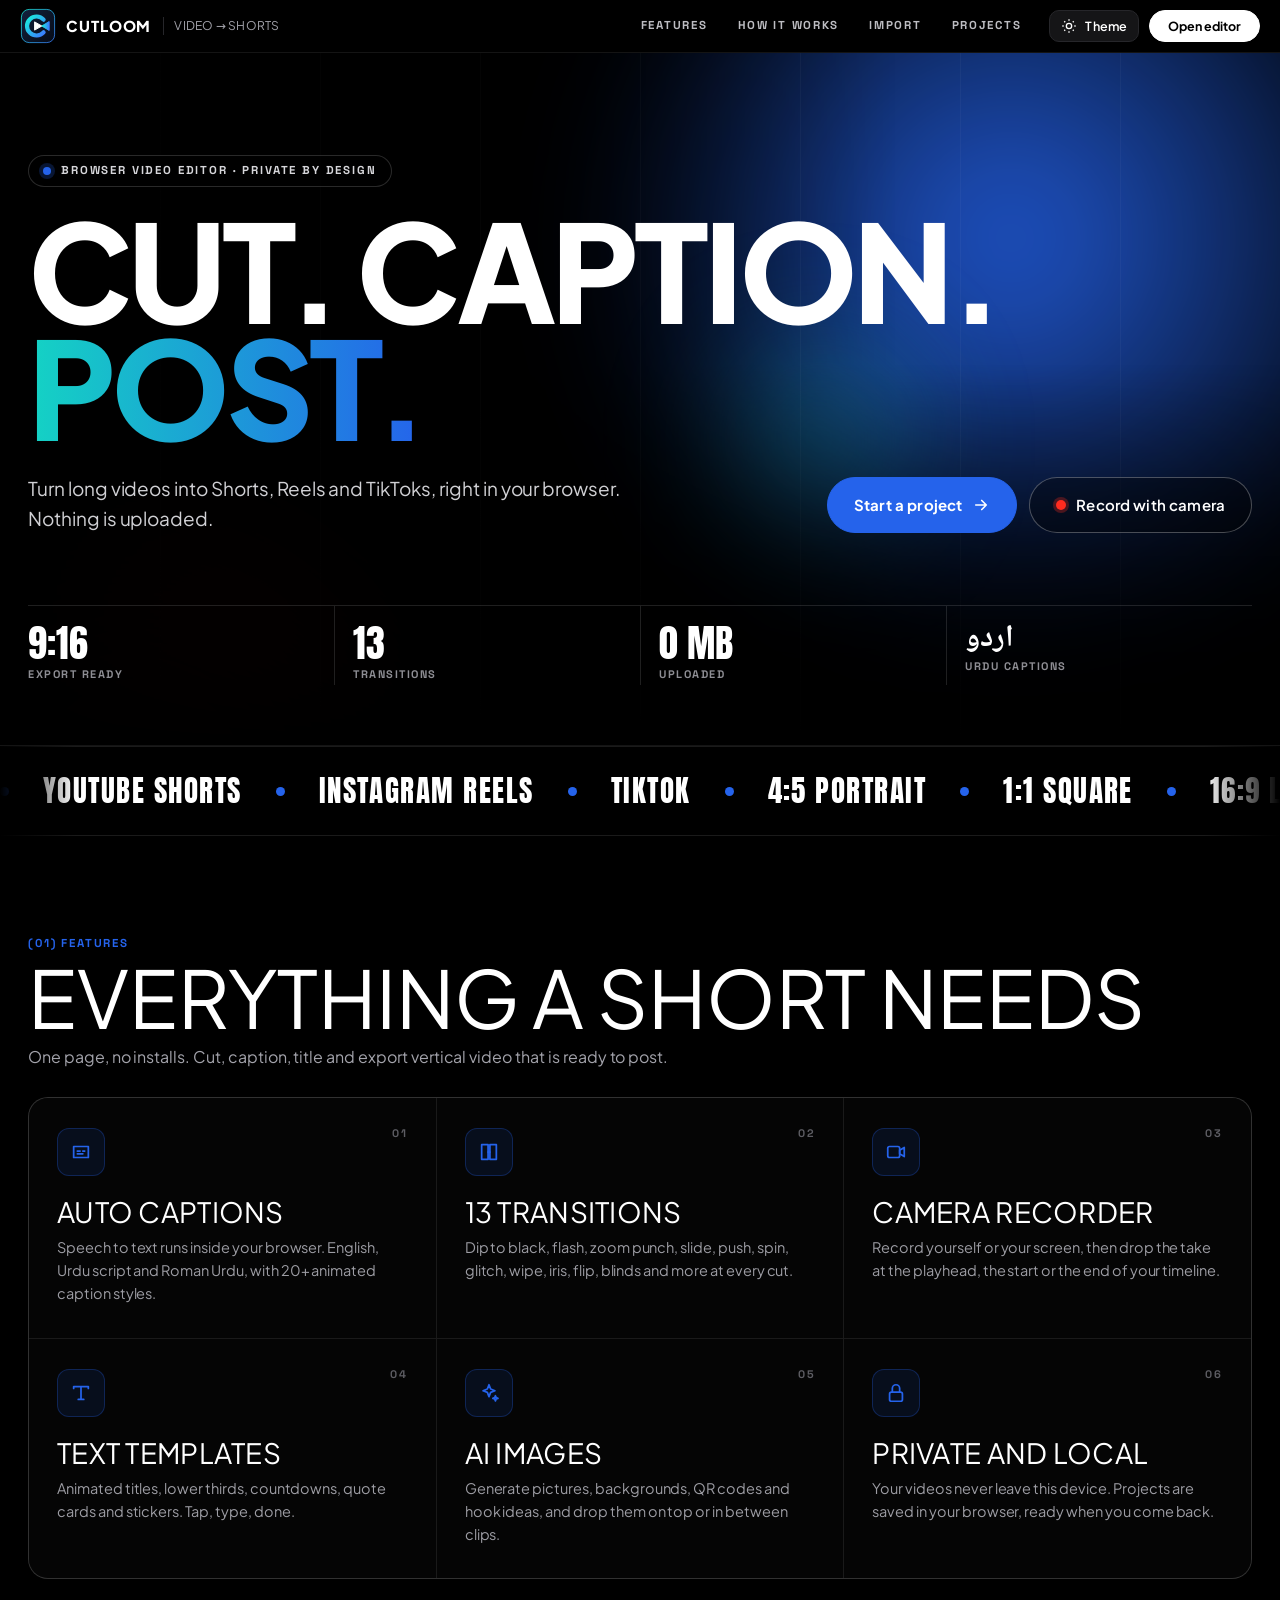
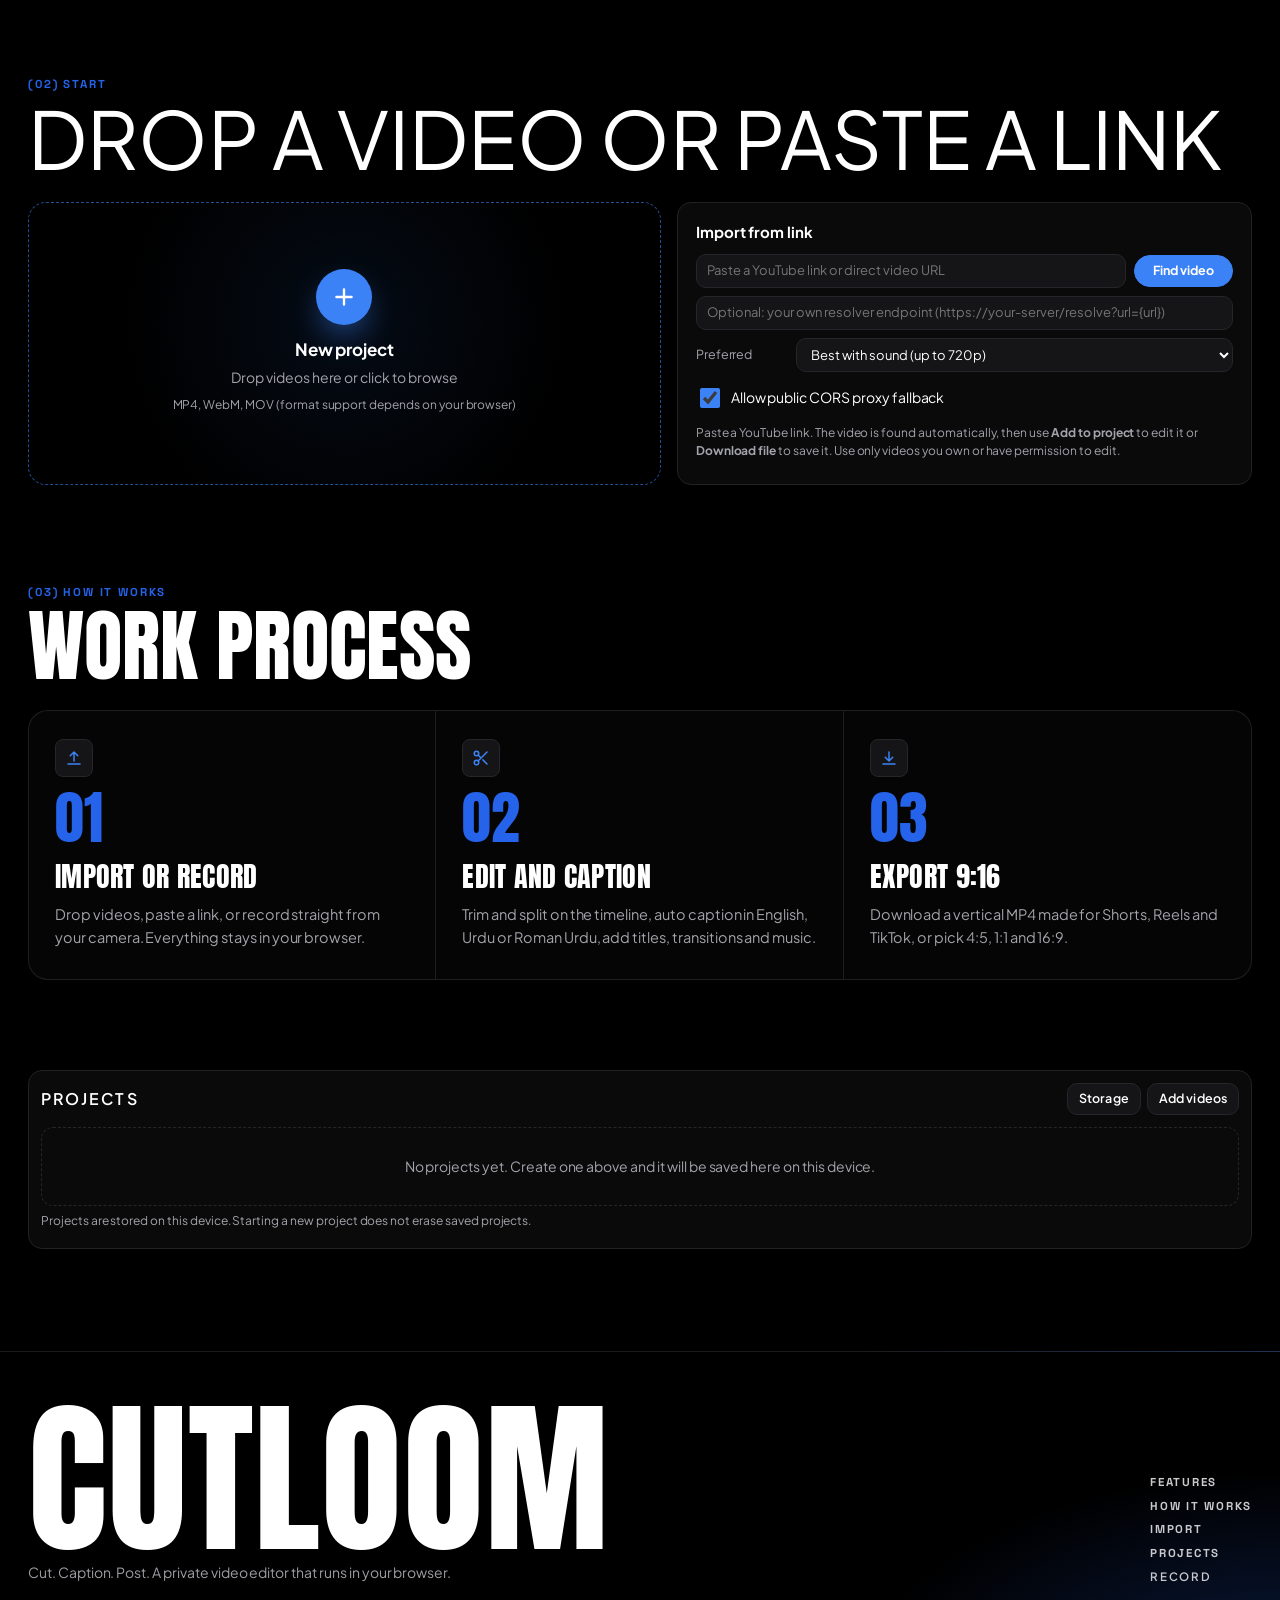
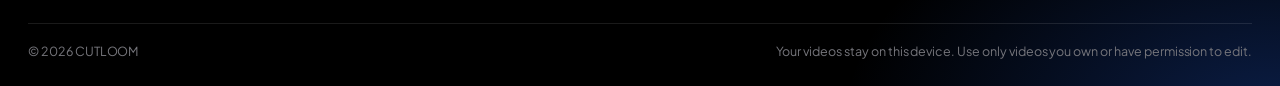
==== commit df30bdd9: "Cutloom 23.3: index.html" ====
--- a/index.html
+++ b/index.html
@@ -1,9 +1,29 @@
 <!DOCTYPE html>
+<!--
+  CUTLOOM v22.1 - TESTING BEFORE GOING LIVE
+  1) Local (no deploy): in this folder run   python -m http.server 8080   (or   npx serve .  )
+     and open http://localhost:8080 . Camera, screen recording, captions, editing and export all work on
+     localhost (browsers allow the camera on localhost and https only, not on file://).
+     Not available locally: /api/yt (YouTube link import and the YouTube part of the Downloader) because a
+     static server cannot run the Vercel function. Use  npx vercel dev  to run it locally, or a Preview deploy.
+     To test on a phone over Wi-Fi you need https: use a Vercel Preview URL (below).
+  2) Vercel Preview (private test URL, the live site is not touched):
+       npx vercel          (WITHOUT --prod)  -> prints a https://cutloom-xxxx.vercel.app preview URL
+     or push to any branch other than the production branch (e.g. git push origin test) when the project is
+     connected to Git: Vercel builds a Preview deployment for that branch.
+     When everything works:  npx vercel --prod   (or merge into the production branch).
+  3) Add ?debug=1 to the URL to expose window.CUTLOOM_DEBUG in the browser console.
+-->
 <html lang="en">
 <head>
 <meta charset="utf-8">
 <meta name="viewport" content="width=device-width, initial-scale=1, viewport-fit=cover">
 <title>CUTLOOM - Cut, caption and post Shorts in your browser</title>
+<link rel="icon" type="image/png" href="[data-uri]">
+<style>@font-face{font-family:'Noto Naskh Arabic';font-style:normal;font-weight:400;font-display:swap;src:url(/fonts/NotoNaskhArabic-400.woff2) format('woff2');unicode-range:U+0600-06FF, U+0750-077F, U+0870-0891, U+0897-08E1, U+08E3-08FF, U+200C-200E, U+2010-2011, U+204F, U+2E41, U+FB50-FDFF, U+FE70-FE74, U+FE76-FEFC, U+102E0-102FB, U+10E60-10E7E, U+10EC2-10EC7, U+10EC9-10EEE, U+10EF0-10EFF, U+1EE00-1EE03, U+1EE05-1EE1F, U+1EE21-1EE22, U+1EE24, U+1EE27, U+1EE29-1EE32, U+1EE34-1EE37, U+1EE39, U+1EE3B, U+1EE42, U+1EE47, U+1EE49, U+1EE4B, U+1EE4D-1EE4F, U+1EE51-1EE52, U+1EE54, U+1EE57, U+1EE59, U+1EE5B, U+1EE5D, U+1EE5F, U+1EE61-1EE62, U+1EE64, U+1EE67-1EE6A, U+1EE6C-1EE72, U+1EE74-1EE77, U+1EE79-1EE7C, U+1EE7E, U+1EE80-1EE89, U+1EE8B-1EE9B, U+1EEA1-1EEA3, U+1EEA5-1EEA9, U+1EEAB-1EEBB, U+1EEF0-1EEF1}
+@font-face{font-family:'Noto Naskh Arabic';font-style:normal;font-weight:700;font-display:swap;src:url(/fonts/NotoNaskhArabic-700.woff2) format('woff2');unicode-range:U+0600-06FF, U+0750-077F, U+0870-0891, U+0897-08E1, U+08E3-08FF, U+200C-200E, U+2010-2011, U+204F, U+2E41, U+FB50-FDFF, U+FE70-FE74, U+FE76-FEFC, U+102E0-102FB, U+10E60-10E7E, U+10EC2-10EC7, U+10EC9-10EEE, U+10EF0-10EFF, U+1EE00-1EE03, U+1EE05-1EE1F, U+1EE21-1EE22, U+1EE24, U+1EE27, U+1EE29-1EE32, U+1EE34-1EE37, U+1EE39, U+1EE3B, U+1EE42, U+1EE47, U+1EE49, U+1EE4B, U+1EE4D-1EE4F, U+1EE51-1EE52, U+1EE54, U+1EE57, U+1EE59, U+1EE5B, U+1EE5D, U+1EE5F, U+1EE61-1EE62, U+1EE64, U+1EE67-1EE6A, U+1EE6C-1EE72, U+1EE74-1EE77, U+1EE79-1EE7C, U+1EE7E, U+1EE80-1EE89, U+1EE8B-1EE9B, U+1EEA1-1EEA3, U+1EEA5-1EEA9, U+1EEAB-1EEBB, U+1EEF0-1EEF1}
+@font-face{font-family:'Noto Nastaliq Urdu';font-style:normal;font-weight:400;font-display:swap;src:url(/fonts/NotoNastaliqUrdu-400.woff2) format('woff2');unicode-range:U+0600-06FF, U+0750-077F, U+0870-0891, U+0897-08E1, U+08E3-08FF, U+200C-200E, U+2010-2011, U+204F, U+2E41, U+FB50-FDFF, U+FE70-FE74, U+FE76-FEFC, U+102E0-102FB, U+10E60-10E7E, U+10EC2-10EC7, U+10EC9-10EEE, U+10EF0-10EFF, U+1EE00-1EE03, U+1EE05-1EE1F, U+1EE21-1EE22, U+1EE24, U+1EE27, U+1EE29-1EE32, U+1EE34-1EE37, U+1EE39, U+1EE3B, U+1EE42, U+1EE47, U+1EE49, U+1EE4B, U+1EE4D-1EE4F, U+1EE51-1EE52, U+1EE54, U+1EE57, U+1EE59, U+1EE5B, U+1EE5D, U+1EE5F, U+1EE61-1EE62, U+1EE64, U+1EE67-1EE6A, U+1EE6C-1EE72, U+1EE74-1EE77, U+1EE79-1EE7C, U+1EE7E, U+1EE80-1EE89, U+1EE8B-1EE9B, U+1EEA1-1EEA3, U+1EEA5-1EEA9, U+1EEAB-1EEBB, U+1EEF0-1EEF1}
+@font-face{font-family:'Noto Nastaliq Urdu';font-style:normal;font-weight:700;font-display:swap;src:url(/fonts/NotoNastaliqUrdu-700.woff2) format('woff2');unicode-range:U+0600-06FF, U+0750-077F, U+0870-0891, U+0897-08E1, U+08E3-08FF, U+200C-200E, U+2010-2011, U+204F, U+2E41, U+FB50-FDFF, U+FE70-FE74, U+FE76-FEFC, U+102E0-102FB, U+10E60-10E7E, U+10EC2-10EC7, U+10EC9-10EEE, U+10EF0-10EFF, U+1EE00-1EE03, U+1EE05-1EE1F, U+1EE21-1EE22, U+1EE24, U+1EE27, U+1EE29-1EE32, U+1EE34-1EE37, U+1EE39, U+1EE3B, U+1EE42, U+1EE47, U+1EE49, U+1EE4B, U+1EE4D-1EE4F, U+1EE51-1EE52, U+1EE54, U+1EE57, U+1EE59, U+1EE5B, U+1EE5D, U+1EE5F, U+1EE61-1EE62, U+1EE64, U+1EE67-1EE6A, U+1EE6C-1EE72, U+1EE74-1EE77, U+1EE79-1EE7C, U+1EE7E, U+1EE80-1EE89, U+1EE8B-1EE9B, U+1EEA1-1EEA3, U+1EEA5-1EEA9, U+1EEAB-1EEBB, U+1EEF0-1EEF1}</style>
 <meta name="description" content="Turn long videos into Shorts, Reels and TikToks right in your browser. Auto captions (Urdu and Roman Urdu), transitions, camera recorder. Nothing is uploaded.">
 <meta name="theme-color" content="#000000">
 <style>
@@ -406,14 +426,13 @@
 .accg{display:grid;grid-template-columns:repeat(6,28px);gap:8px;padding:4px}.accg button{width:28px;height:28px;border-radius:50%;border:2px solid transparent;cursor:pointer;padding:0}.accg button.on{border-color:var(--tx)}
 @media(max-width:420px){.tplg{gap:6px}}
 /* v16: images never squash on phones */
-img,canvas,video{max-width:100%}
 .lk img,.ytprev img{flex:0 0 auto;max-width:44%;height:auto;aspect-ratio:16/9;object-fit:cover;border-radius:8px}
 .gc img,.gc canvas{object-fit:contain;background:#000}.tstrip img{object-fit:cover}
 .mi,.tstrip{background-size:cover;background-position:center}
 .mustrack{position:relative;margin-top:4px}
 .mb{position:absolute;height:34px;border-radius:7px;background:#0d7a5f;border:1px solid rgba(255,255,255,.25);overflow:hidden;cursor:grab;touch-action:none;color:#fff;font-size:10px;box-sizing:border-box}
 .mb canvas{position:absolute;inset:0;width:100%;height:100%;opacity:.85}.mb span{position:absolute;left:6px;top:2px;text-shadow:0 1px 2px #000;white-space:nowrap;pointer-events:none}
-.mb.on{outline:2px solid var(--ac);outline-offset:1px}.mb .rz{position:absolute;right:0;top:0;bottom:0;width:8px;cursor:ew-resize;background:rgba(255,255,255,.4)}
+.mb.on{outline:2px solid var(--ac);outline-offset:1px}.mb .rz{position:absolute;right:0;top:0;bottom:0;width:8px;cursor:ew-resize;background:rgba(255,255,255,.4)}.mb .rzl{position:absolute;left:0;top:0;bottom:0;width:8px;cursor:ew-resize;background:rgba(255,255,255,.4);z-index:2}body.dropping #musTrack{min-height:38px;outline:2px dashed var(--ac)}
 /* ===== v16: refined, professional design system (Graphite / Black / Light) ===== */
 :root{color-scheme:dark;--bg:#111317;--card:#181b20;--card2:#1f2329;--bd:#2b3038;--tx:#e9ecf1;--mu:#98a1ae;--glass:rgba(24,27,32,.86);--shadow:0 1px 0 rgba(255,255,255,.035) inset,0 14px 34px -22px rgba(0,0,0,.85)}
 :root[data-theme="black"]{--bg:#000;--card:#0a0a0b;--card2:#131316;--bd:rgba(255,255,255,.11);--tx:#f4f4f5;--mu:#8d8d93;--glass:rgba(10,10,11,.82)}
@@ -456,13 +475,13 @@
 
 /* ===================== v17 THEME: crimson noir (bold red / black editorial) ===================== */
 :root{--display:Syne,"Archivo Black",Impact,system-ui,sans-serif;--label:"Space Grotesk",Inter,system-ui,sans-serif;--hh:56px;color-scheme:dark;
- --bg:#0a0a0b;--card:#111113;--card2:#1a1a1d;--bd:#28282d;--tx:#ffffff;--mu:#a3a3ab;--glass:rgba(10,10,11,.88);--ac:#ff2b1f;--ac2:#d91c12;--onac:#ffffff;--ok:#ffffff;
+ --bg:#0a0a0b;--card:#111113;--card2:#1a1a1d;--bd:#28282d;--tx:#ffffff;--mu:#a3a3ab;--glass:rgba(10,10,11,.88);--ac:#2563eb;--ac2:#1d4ed8;--onac:#ffffff;--ok:#ffffff;
  --shadow:0 0 0 1px rgba(255,255,255,.02),0 22px 44px -30px rgba(0,0,0,.95)}
-:root[data-theme="light"]{color-scheme:light;--bg:#f5f2ee;--card:#ffffff;--card2:#eeeae5;--bd:#ddd6ce;--tx:#0b0b0c;--mu:#6a635c;--glass:rgba(245,242,238,.9);--ac:#e5170c;--ac2:#b9100a;--onac:#ffffff;--ok:#0b0b0c;--shadow:0 1px 0 rgba(255,255,255,.9) inset,0 16px 32px -26px rgba(40,20,10,.5)}
-:root[data-theme="red"]{--bg:#c20a0a;--card:#0c0c0d;--card2:#18181b;--bd:#2d2d33;--tx:#ffffff;--mu:#bdbdc4;--glass:rgba(150,6,6,.9);--ac:#ffffff;--ac2:#e8e8e8;--onac:#0c0c0d}
-@media(prefers-color-scheme:light){:root:not([data-theme="dark"]):not([data-theme="light"]):not([data-theme="black"]):not([data-theme="red"]){color-scheme:dark;--bg:#0a0a0b;--card:#111113;--card2:#1a1a1d;--bd:#28282d;--tx:#ffffff;--mu:#a3a3ab;--glass:rgba(10,10,11,.88);--ac:#ff2b1f;--ac2:#d91c12;--onac:#ffffff;--ok:#ffffff}}
+:root[data-theme="light"]{color-scheme:light;--bg:#f5f2ee;--card:#ffffff;--card2:#eeeae5;--bd:#ddd6ce;--tx:#0b0b0c;--mu:#6a635c;--glass:rgba(245,242,238,.9);--ac:#2563eb;--ac2:#1d4ed8;--onac:#ffffff;--ok:#0b0b0c;--shadow:0 1px 0 rgba(255,255,255,.9) inset,0 16px 32px -26px rgba(40,20,10,.5)}
+:root[data-theme="red"]{--bg:#1d4ed8;--card:#0c0c0d;--card2:#18181b;--bd:#2d2d33;--tx:#ffffff;--mu:#bdbdc4;--glass:rgba(20,50,140,.9);--ac:#ffffff;--ac2:#e8e8e8;--onac:#0c0c0d}
+@media(prefers-color-scheme:light){:root:not([data-theme="dark"]):not([data-theme="light"]):not([data-theme="black"]):not([data-theme="red"]){color-scheme:dark;--bg:#0a0a0b;--card:#111113;--card2:#1a1a1d;--bd:#28282d;--tx:#ffffff;--mu:#a3a3ab;--glass:rgba(10,10,11,.88);--ac:#2563eb;--ac2:#1d4ed8;--onac:#ffffff;--ok:#ffffff}}
 body{font-family:Inter,system-ui,-apple-system,"Segoe UI",Roboto,sans-serif;background:radial-gradient(900px 380px at 0% -120px,color-mix(in srgb,var(--ac) 16%,transparent),transparent 70%),var(--bg);background-attachment:fixed}
-:root[data-theme="red"] body{background:linear-gradient(160deg,#d40d0d 0%,#b00808 55%,#7d0505 100%);background-attachment:fixed}
+:root[data-theme="red"] body{background:linear-gradient(160deg,#14b8c4 0%,#2563eb 55%,#1e3a8a 100%);background-attachment:fixed}
 h1,.hero h1{font-family:var(--display);font-weight:800;text-transform:uppercase;letter-spacing:-.025em;line-height:.98}
 header{background:var(--glass)!important;border-bottom:1px solid var(--bd);-webkit-backdrop-filter:blur(16px);backdrop-filter:blur(16px)}
 header .logo{font-family:var(--display);font-weight:800;text-transform:uppercase;letter-spacing:.015em;font-size:15px}
@@ -480,7 +499,7 @@
 .itabs button.on{color:var(--tx);border-bottom-color:var(--ac)}
 select,input[type=text],input[type=number],textarea{border-radius:10px;background:var(--card2);border:1px solid var(--bd);color:var(--tx)}
 /* hero, ticker and "how it works" */
-.hero{position:relative;overflow:hidden;border-radius:20px;padding:clamp(22px,4.5vw,46px);margin-bottom:14px;color:#fff;background:radial-gradient(60% 100% at 88% 0%,#ff6a4d 0%,transparent 62%),radial-gradient(55% 90% at 8% 105%,#6d0007 0%,transparent 66%),linear-gradient(135deg,#d1000f 0%,#ff2a1f 52%,#9a000a 100%)}
+.hero{position:relative;overflow:hidden;border-radius:20px;padding:clamp(22px,4.5vw,46px);margin-bottom:14px;color:#fff;background:radial-gradient(60% 100% at 88% 0%,#14d3c4 0%,transparent 62%),radial-gradient(55% 90% at 8% 105%,#6d0007 0%,transparent 66%),linear-gradient(135deg,#d1000f 0%,#2563eb 52%,#9a000a 100%)}
 .hero:before{content:"";position:absolute;right:-8%;top:-30%;width:62%;height:160%;background:radial-gradient(closest-side,rgba(255,255,255,.28),transparent);filter:blur(34px);transform:rotate(18deg);pointer-events:none}
 .home .hero p,.hero p{color:rgba(255,255,255,.92)!important}.hero h1{position:relative;color:#fff;font-size:clamp(32px,8.4vw,74px);margin:0 0 10px}.hero p{position:relative;color:rgba(255,255,255,.9);max-width:54ch;margin:0}
 .ticker{overflow:hidden;border-top:1px solid var(--bd);border-bottom:1px solid var(--bd);margin:0 0 16px;padding:11px 0;-webkit-mask-image:linear-gradient(90deg,transparent,#000 6%,#000 94%,transparent);mask-image:linear-gradient(90deg,transparent,#000 6%,#000 94%,transparent)}
@@ -547,7 +566,7 @@
 .lnav a{font:600 11.5px/1 var(--label);letter-spacing:.15em;text-transform:uppercase;color:#bdbdc2;text-decoration:none;padding:8px 0;transition:color .15s}
 .lnav a:hover{color:#fff}
 .lpill{border-radius:999px!important;background:#fff!important;color:#000!important;border:1px solid #fff!important;padding:0 18px!important;font-weight:700}
-.lpill:hover{background:#ff2b1f!important;border-color:#ff2b1f!important;color:#fff!important}
+.lpill:hover{background:#2563eb!important;border-color:#2563eb!important;color:#fff!important}
 @media(max-width:900px){.lnav{display:none!important}}
 body:not(.editing) nav.side{display:none!important}
 body:not(.editing) main{grid-template-columns:minmax(0,1fr)!important;max-width:1320px;padding-top:0}
@@ -556,9 +575,9 @@
 .lhero{position:relative;overflow:hidden;isolation:isolate;margin:0 calc(50% - 50vw);padding:clamp(52px,8vw,112px) max(20px,calc(50vw - 640px)) clamp(34px,5vw,60px);background:#000;border-bottom:1px solid rgba(255,255,255,.08)}
 .lglow{position:absolute;inset:0;z-index:-1;pointer-events:none;overflow:hidden}
 .lglow i{position:absolute;border-radius:50%;filter:blur(60px);will-change:transform}
-.lglow i:nth-child(1){width:min(70vw,980px);height:min(70vw,980px);right:-14vw;top:-38%;background:radial-gradient(closest-side,#ff2b1f 0%,rgba(255,43,31,.55) 45%,transparent 100%);opacity:.9;animation:lg1 14s ease-in-out infinite alternate}
+.lglow i:nth-child(1){width:min(70vw,980px);height:min(70vw,980px);right:-14vw;top:-38%;background:radial-gradient(closest-side,#2563eb 0%,rgba(37,99,235,.55) 45%,transparent 100%);opacity:.9;animation:lg1 14s ease-in-out infinite alternate}
 .lglow i:nth-child(2){width:min(46vw,640px);height:min(46vw,640px);left:-12vw;bottom:-48%;background:radial-gradient(closest-side,#c3140b,transparent);opacity:.75;animation:lg2 18s ease-in-out infinite alternate}
-.lglow i:nth-child(3){width:min(28vw,420px);height:min(28vw,420px);right:22vw;top:30%;background:radial-gradient(closest-side,#ff7a45,transparent 72%);opacity:.5;animation:lg3 11s ease-in-out infinite alternate}
+.lglow i:nth-child(3){width:min(28vw,420px);height:min(28vw,420px);right:22vw;top:30%;background:radial-gradient(closest-side,#22d3ee,transparent 72%);opacity:.5;animation:lg3 11s ease-in-out infinite alternate}
 .lglow b{position:absolute;inset:0;background:linear-gradient(180deg,rgba(0,0,0,0) 45%,#000 100%),linear-gradient(90deg,#000 0%,rgba(0,0,0,.55) 38%,rgba(0,0,0,0) 70%),repeating-linear-gradient(90deg,rgba(255,255,255,.035) 0 1px,transparent 1px 160px)}
 @keyframes lg1{0%{transform:translate(0,0) scale(1)}100%{transform:translate(-9vw,12%) scale(1.18)}}
 @keyframes lg2{0%{transform:translate(0,0) scale(1)}100%{transform:translate(12vw,-14%) scale(1.25)}}
@@ -566,15 +585,15 @@
 @media(prefers-reduced-motion:reduce){.lglow i{animation:none}}
 .lhero-in{position:relative;max-width:1280px;margin:0 auto}
 .leyebrow{display:inline-flex;align-items:center;gap:10px;font:600 11.5px/1 var(--label);letter-spacing:.16em;text-transform:uppercase;color:#d6d6da;border:1px solid rgba(255,255,255,.16);padding:9px 14px;border-radius:999px;background:rgba(0,0,0,.35)}
-.ldot{width:8px;height:8px;border-radius:50%;background:#ff2b1f;box-shadow:0 0 0 4px rgba(255,43,31,.22);animation:rcblink 1.6s ease-in-out infinite}
+.ldot{width:8px;height:8px;border-radius:50%;background:#2563eb;box-shadow:0 0 0 4px rgba(37,99,235,.22);animation:rcblink 1.6s ease-in-out infinite}
 .lh1{font-family:Anton,"Bebas Neue","Oswald","Arial Narrow",Impact,var(--display)!important;font-weight:400!important;text-transform:uppercase;font-size:clamp(62px,10.6vw,176px)!important;line-height:.86!important;letter-spacing:-.005em!important;margin:24px 0 30px!important;color:#fff}
 .lh1 span{display:inline-block}
-.lh1 .lred{color:#ff2b1f;text-shadow:0 10px 60px rgba(255,43,31,.35)}
+.lh1 .lred{color:#2563eb;text-shadow:0 10px 60px rgba(37,99,235,.35)}
 .lhero-row{display:grid;grid-template-columns:minmax(0,1fr) auto;gap:24px 40px;align-items:end}
 .lsub{margin:0;max-width:46ch;font-size:clamp(16px,1.5vw,19px);line-height:1.55;color:#d0d0d4}
 .lcta{display:flex;gap:12px;flex-wrap:wrap}
 .btn.lbig{min-height:56px;padding:0 26px;border-radius:999px!important;font-size:15px;gap:10px;letter-spacing:.01em}
-.btn.pri.lbig{background:#ff2b1f;border-color:#ff2b1f;color:#fff}
+.btn.pri.lbig{background:#2563eb;border-color:#2563eb;color:#fff}
 .btn.pri.lbig:hover{background:#fff;border-color:#fff;color:#000}
 .btn.lghost{background:rgba(0,0,0,.35)!important;border:1px solid rgba(255,255,255,.28)!important;color:#fff!important;backdrop-filter:blur(8px)}
 .btn.lghost:hover{border-color:#fff!important}
@@ -588,18 +607,18 @@
 /* format marquee */
 .lmarq{margin:0 calc(50% - 50vw) 0!important;padding:22px 0!important;border-color:rgba(255,255,255,.1)!important;background:#000}
 .lmarq .tk{font-family:Anton,"Bebas Neue",Impact,var(--display)!important;font-size:clamp(20px,2.3vw,30px)!important;letter-spacing:.05em!important;color:#fff!important;font-weight:400!important;animation-duration:42s!important}
-.lmarq .tk span:before{background:#ff2b1f!important;width:9px!important;height:9px!important}
+.lmarq .tk span:before{background:#2563eb!important;width:9px!important;height:9px!important}
 /* sections */
 .lsec{padding:clamp(56px,8vw,112px) 0 0}
 .lsec-h{margin:0 0 28px}
 .lsec-h2{padding-top:clamp(56px,8vw,100px)}
-.lkick{display:block;font:600 11.5px/1 var(--label);letter-spacing:.16em;text-transform:uppercase;color:#ff2b1f}
+.lkick{display:block;font:600 11.5px/1 var(--label);letter-spacing:.16em;text-transform:uppercase;color:#2563eb}
 .lh2,.process .lsec-h h2{font-family:Anton,"Bebas Neue",Impact,var(--display)!important;font-weight:400!important;text-transform:uppercase;font-size:clamp(40px,6.2vw,92px)!important;line-height:.9!important;letter-spacing:0!important;margin:12px 0 12px!important;color:#fff}
 .lsec-p{color:#a3a3ab;max-width:60ch;margin:0;font-size:16px}
 .lfeat{display:grid;grid-template-columns:repeat(3,minmax(0,1fr));gap:1px;background:rgba(255,255,255,.1);border:1px solid rgba(255,255,255,.1);border-radius:20px;overflow:hidden}
 .lfc{position:relative;background:#050505;padding:30px 28px 32px;transition:background .25s}
-.lfc:hover{background:radial-gradient(120% 90% at 0% 0%,rgba(255,43,31,.14),transparent 60%),#070707}
-.lfi{width:48px;height:48px;border-radius:12px;display:grid;place-items:center;color:#ff2b1f;background:rgba(255,43,31,.1);border:1px solid rgba(255,43,31,.28)}
+.lfc:hover{background:radial-gradient(120% 90% at 0% 0%,rgba(37,99,235,.14),transparent 60%),#070707}
+.lfi{width:48px;height:48px;border-radius:12px;display:grid;place-items:center;color:#2563eb;background:rgba(37,99,235,.1);border:1px solid rgba(37,99,235,.28)}
 .lfn{position:absolute;top:28px;right:28px;font:600 11px var(--label);letter-spacing:.16em;color:#5d5d63}
 .lfc h3{font-family:Anton,"Bebas Neue",Impact,var(--display);font-weight:400;text-transform:uppercase;font-size:28px;line-height:1;letter-spacing:.01em;margin:22px 0 10px;color:#fff}
 .lfc p{color:#9d9da4;margin:0;font-size:14.5px;line-height:1.6}
@@ -611,18 +630,18 @@
 .process{margin:clamp(56px,8vw,112px) 0 0!important}
 .process .pg{background:#050505!important;border-color:rgba(255,255,255,.1)!important;border-radius:20px!important}
 .process .pc{padding:28px 26px 30px!important;border-color:rgba(255,255,255,.1)!important}
-.process .pn{font-family:Anton,"Bebas Neue",Impact,var(--display)!important;font-size:58px!important;line-height:1!important;letter-spacing:0!important;color:#ff2b1f!important;margin:6px 0 8px}
+.process .pn{font-family:Anton,"Bebas Neue",Impact,var(--display)!important;font-size:58px!important;line-height:1!important;letter-spacing:0!important;color:#2563eb!important;margin:6px 0 8px}
 .process .pt{font-family:Anton,"Bebas Neue",Impact,var(--display)!important;font-weight:400!important;text-transform:uppercase;font-size:28px!important;letter-spacing:.01em!important}
 .process .pd{font-size:14.5px!important;line-height:1.6!important}
 body:not(.editing) .queue{margin-top:clamp(56px,7vw,96px)}
 /* footer */
-.lfoot{margin:clamp(64px,8vw,110px) calc(50% - 50vw) calc(-1 * clamp(12px,3vw,28px));padding:56px max(20px,calc(50vw - 640px)) 26px;border-top:1px solid rgba(255,255,255,.1);background:radial-gradient(55% 120% at 100% 110%,rgba(255,43,31,.3),transparent 62%),#000}
+.lfoot{margin:clamp(64px,8vw,110px) calc(50% - 50vw) calc(-1 * clamp(12px,3vw,28px));padding:56px max(20px,calc(50vw - 640px)) 26px;border-top:1px solid rgba(255,255,255,.1);background:radial-gradient(55% 120% at 100% 110%,rgba(37,99,235,.3),transparent 62%),#000}
 .lfoot-top{display:flex;justify-content:space-between;align-items:flex-end;gap:28px;flex-wrap:wrap;max-width:1280px;margin:0 auto}
 .lfoot-mark{font-family:Anton,"Bebas Neue",Impact,var(--display);font-size:clamp(64px,13vw,190px);line-height:.85;color:#fff;letter-spacing:.005em}
 .lfoot-top p{color:#9d9da4;margin:12px 0 0;max-width:44ch}
 .lfoot nav{display:flex;flex-direction:column;gap:12px;align-items:flex-start}
 .lfoot nav a,.lflink{font:600 11.5px/1 var(--label);letter-spacing:.15em;text-transform:uppercase;color:#c9c9ce;text-decoration:none;background:none;border:0;padding:0;cursor:pointer}
-.lfoot nav a:hover,.lflink:hover{color:#ff2b1f}
+.lfoot nav a:hover,.lflink:hover{color:#2563eb}
 .lfoot-bot{display:flex;justify-content:space-between;gap:10px 24px;flex-wrap:wrap;max-width:1280px;margin:40px auto 0;padding-top:18px;border-top:1px solid rgba(255,255,255,.1);color:#76767c;font-size:12.5px}
 /* right panel tabs: wrap instead of truncating */
 .itabs{flex-wrap:wrap!important;overflow:visible!important;padding:2px 6px!important}
@@ -1028,13 +1047,652 @@
 }
 @media(max-width:420px){body.v19.editing .dockbar .tb,body.v19.editing .dockbar .btn{width:32px}body.v19.editing .dockbar label.zl{display:none!important}body.v19.editing .dockbar .tsep{margin:0 3px}}
 
+/* ===== v20 ===== */
+#acStat.caperr{color:#ff6b6b!important;background:rgba(255,80,80,.08);border:1px solid rgba(255,80,80,.35);border-radius:8px;padding:8px 10px;white-space:normal;word-break:break-word}
+#acStat.caperr b{color:#ff8a8a}
+#acStat .capTip{margin-top:6px;color:var(--mu);font-size:11.5px}
+/* overlay lane */
+.ovtrack{position:relative;height:46px;margin:4px 0 2px}
+.ovtrack.empty{height:24px}
+body.v19.editing .ovtrack:before{content:"";position:absolute;left:-18px;right:-4000px;top:-3px;bottom:-3px;background:#19191b;z-index:-1}
+.ovhint{position:absolute;left:0;top:2px;height:20px;border:1px dashed #3a3a3e;background:transparent;color:#8a8a90;border-radius:6px;font:500 11px/18px Inter,system-ui,sans-serif;padding:0 10px;cursor:pointer;white-space:nowrap}
+.ovhint b{color:#c9a7ff;font-weight:600;margin-right:6px}
+.ovhint:hover{border-color:#a777ff;color:#ddd}
+.ob{position:absolute;top:2px;height:42px;border-radius:7px;background:#7a3fd1;border:2px solid #7a3fd1;box-sizing:border-box;overflow:hidden;cursor:grab;touch-action:none;user-select:none;-webkit-user-select:none}
+.ob.on{border-color:#fff;box-shadow:0 0 0 1px #fff}
+.ob .ostrip{position:absolute;left:0;right:0;top:15px;bottom:0;display:flex;overflow:hidden;pointer-events:none}
+.ob .ostrip img{flex:1 1 0;min-width:0;height:100%;object-fit:cover;opacity:.9}
+.ob .olab{position:absolute;left:12px;right:24px;top:0;height:15px;font:600 10.5px/15px Inter,system-ui,sans-serif;color:#fff;white-space:nowrap;overflow:hidden;text-overflow:ellipsis;pointer-events:none}
+.ob .ox{position:absolute;right:2px;top:0;width:15px;height:15px;border:0;border-radius:50%;background:rgba(0,0,0,.3);color:#fff;font-size:11px;line-height:15px;padding:0;cursor:pointer;z-index:3}
+.ob .oh{position:absolute;top:0;bottom:0;width:9px;background:rgba(255,255,255,.85);cursor:ew-resize;z-index:2;opacity:0;transition:opacity .12s}
+.ob:hover .oh,.ob.on .oh{opacity:1}.ob .oh.l{left:0}.ob .oh.r{right:0}
+/* volume line */
+.vline{position:absolute;left:0;right:0;height:12px;margin-top:-6px;cursor:ns-resize;z-index:4;touch-action:none}
+.vline i{position:absolute;left:0;right:0;top:5px;height:2px;background:#fff;opacity:.85;box-shadow:0 0 0 1px rgba(0,0,0,.35);border-radius:1px;pointer-events:none}
+.vline:hover i,.vline.drag i{height:3px;top:4.5px;opacity:1;background:#fff}
+.vline.boost i{background:#ffd23f}.vline.mute i{background:#ff5a5a}
+.ab .vline{z-index:5}
+body.v19.editing .ab{cursor:default}
+.ab.vmuted canvas{opacity:.35}
+.vtip{position:fixed;z-index:9999;transform:translate(-50%,-100%);background:#111;color:#fff;font:600 11.5px/1 Inter,system-ui,sans-serif;padding:6px 8px;border-radius:6px;pointer-events:none;opacity:0;transition:opacity .1s;white-space:nowrap;box-shadow:0 4px 14px rgba(0,0,0,.4)}
+.vtip.on{opacity:1}
+/* per-cut transition markers */
+.trmarks{position:absolute;left:0;top:0;bottom:0;width:0;z-index:6;pointer-events:none}
+.trm{position:absolute;top:50%;width:22px;height:22px;margin:-11px 0 0 -11px;border:0;padding:0;background:transparent;cursor:pointer;pointer-events:auto;display:grid;place-items:center}
+.trm:before{content:"";position:absolute;inset:3px;transform:rotate(45deg);border-radius:4px;background:#2a2a2e;border:1.5px solid #8d8d94;box-sizing:border-box;transition:.12s}
+.trm span{position:relative;font:700 10px/1 Inter,system-ui,sans-serif;color:#111}
+.trm.set:before{background:#fff;border-color:#fff}
+.trm:hover:before{border-color:#fff;transform:rotate(45deg) scale(1.15)}
+.trm:not(.set) span:before{content:"+";color:#d6d6da;font-size:12px}
+.trpop2{position:fixed;z-index:9000;width:min(340px,calc(100vw - 16px));background:#1c1c1e;color:#eee;border-radius:14px;box-shadow:0 30px 80px rgba(0,0,0,.6);padding:12px;font:13px Inter,system-ui,sans-serif}
+.trpop2 .tph{display:flex;align-items:center;gap:8px;margin-bottom:10px}.trpop2 .tph span{color:#9a9aa0;font-size:12px;flex:1}
+.trpop2 .tpx{border:0;background:#2a2a2c;color:#ddd;width:26px;height:26px;border-radius:8px;cursor:pointer}
+.trpop2 .tpg{display:grid;grid-template-columns:repeat(3,1fr);gap:6px}
+.trpop2 .tpg button{display:flex;align-items:center;gap:6px;min-height:34px;padding:0 8px;border:0;border-radius:8px;background:#2a2a2c;color:#e8e8ea;font:500 11.5px Inter,sans-serif;cursor:pointer;text-align:left}
+.trpop2 .tpg button i{font-style:normal;width:14px;text-align:center;color:#aaa}
+.trpop2 .tpg button.on{box-shadow:inset 0 0 0 1.5px var(--ac,#00d1d1);color:#fff}
+.trpop2 .tpg button:hover{background:#333336}
+.trpop2 .tpd{display:flex;align-items:center;gap:10px;margin:12px 0 8px}.trpop2 .tpd label{color:#a6a6ab;font-size:12px}.trpop2 .tpd input{flex:1;accent-color:var(--ac,#00d1d1)}.trpop2 .tpd span{font:500 12px var(--mono,monospace);min-width:48px;text-align:right}
+.trpop2 .tpd.dis{opacity:.45}
+.trpop2 .tpa{display:flex;gap:6px}.trpop2 .tpa .btn{flex:1;min-height:32px;background:#2a2a2c;border:0;color:#eee;border-radius:8px}
+.trdv{font:500 12px var(--mono,monospace);color:var(--mu);min-width:48px;text-align:right}
+/* panel sections */
+.civ{font:500 11.5px var(--mono,monospace);color:var(--mu);min-width:92px;text-align:right;white-space:nowrap}
+.cinm{font-size:12.5px;font-weight:600;margin:0 0 6px;color:var(--tx);white-space:nowrap;overflow:hidden;text-overflow:ellipsis}
+.ovchips{display:flex;gap:6px;flex-wrap:wrap;margin:10px 0 4px}.ovchips button{border:0;border-radius:999px;background:var(--ctl,#2a2a2c);color:var(--tx);font-size:11.5px;padding:5px 10px;cursor:pointer}
+.ovchips button.on{box-shadow:inset 0 0 0 1.5px var(--ac)}
+#ovSec .seg .recdot{display:inline-block;width:9px;height:9px;border-radius:50%;background:#ff3b30;margin-right:2px}
+body.v19.editing #ovSec .ovnote{display:block}
+.ovpre button,.ovshape button{min-width:0}
+#ovInsp .row input[type=number]{max-width:84px}
+.mpip{position:absolute;right:34px;top:6px;height:24px;padding:0 7px;border-radius:12px;border:0;background:rgba(0,0,0,.55);color:#fff;font:700 10px/24px Inter,sans-serif;cursor:pointer;opacity:0;transition:opacity .15s}
+body.v19 .mcard:hover .mpip,body.v19 .mcard:focus-within .mpip{opacity:1}
+.mpip:hover{background:#7a3fd1}
+@media(pointer:coarse){.mpip{opacity:1}.ob .oh{opacity:1;width:12px}.vline{height:18px;margin-top:-9px}.vline i{top:8px}}
+/* recorder: waiting-for-permission hint */
+.recOn.waiting .recOnBtn{opacity:.6;pointer-events:none}
+/* v21 downloader */
+.dlcard{display:flex;gap:10px;align-items:center;margin:10px 0;padding:8px;border:1px solid var(--bd);border-radius:10px;background:var(--card2,rgba(127,127,127,.06))}
+.dlcard img{width:112px;height:63px;object-fit:cover;border-radius:6px;flex:none;background:#000}
+.dlcard img.hidden{display:none}
+.dlmeta{display:flex;flex-direction:column;gap:3px;min-width:0}
+.dlmeta b{font-size:13px;line-height:1.3;overflow:hidden;display:-webkit-box;-webkit-line-clamp:2;-webkit-box-orient:vertical;word-break:break-word}
+.dlbtns{display:flex;gap:8px;margin-top:8px;flex-wrap:wrap}.dlbtns .btn{flex:1 1 140px}
+.stk-tabs{display:flex;gap:6px;margin:6px 0 8px}.stk-tabs .btn.on{border-color:var(--ac,#22d3ee);color:var(--ac,#22d3ee)}
+.stk-grid{display:grid;grid-template-columns:repeat(auto-fill,minmax(150px,1fr));gap:8px;margin-top:8px}
+.stk-it{border:1px solid var(--bd);border-radius:10px;overflow:hidden;background:var(--card2,rgba(127,127,127,.06));display:flex;flex-direction:column}
+.stk-th{position:relative;aspect-ratio:16/10;background:#000;overflow:hidden}.stk-th img,.stk-th video{width:100%;height:100%;object-fit:cover;display:block}
+.stk-th .dur{position:absolute;right:5px;bottom:5px;font-size:11px;background:rgba(0,0,0,.7);color:#fff;padding:1px 5px;border-radius:4px}
+.stk-th .play{position:absolute;inset:0;margin:auto;width:38px;height:38px;border-radius:50%;border:0;background:rgba(0,0,0,.6);color:#fff;font-size:15px;cursor:pointer}
+.stk-meta{padding:6px 7px;font-size:12px;line-height:1.3;flex:1}.stk-meta b{display:block;white-space:nowrap;overflow:hidden;text-overflow:ellipsis}
+.stk-meta span{opacity:.7;display:block;white-space:nowrap;overflow:hidden;text-overflow:ellipsis}.stk-meta a{color:inherit;opacity:.7}
+.stk-act{display:flex;gap:4px;padding:0 6px 6px;flex-wrap:wrap}.stk-act select{flex:1 1 100%;font-size:12px;min-width:0}.stk-act .btn{flex:1;padding:4px 6px;font-size:12px}
+.stk-foot{font-size:11px;opacity:.65;margin-top:8px}
+.dlbtns .btn.hidden{display:none}
+.dlprog{display:flex;align-items:center;gap:8px;margin-top:10px;flex-wrap:wrap}.dlprog.hidden{display:none}
+.dlbar{flex:1 1 100%;height:6px;border-radius:3px;background:rgba(127,127,127,.25);overflow:hidden}.dlbar i{display:block;height:100%;width:0;background:var(--ac);transition:width .2s}
+.dlprog .note{flex:1;margin:0}
+#dlStat{margin-top:8px}.dlopen{margin-left:6px;font-weight:600}
+#dlStat.caperr{color:#ff6b6b!important;background:rgba(255,80,80,.08);border:1px solid rgba(255,80,80,.35);border-radius:8px;padding:8px 10px;white-space:normal;word-break:break-word}
+#dlStat.caperr b{color:#ff8a8a}
+html[data-theme="light"] #dlStat.caperr{color:#b42318!important;background:#fef3f2;border-color:#fecdca}
+/* v21: 12 panel tabs - keep labels apart, scroll the strip when it can't fit */
+body.v19.editing .ptabs{justify-content:flex-start;gap:0;-webkit-mask-image:linear-gradient(90deg,#000 calc(100% - 18px),transparent);mask-image:linear-gradient(90deg,#000 calc(100% - 18px),transparent);padding-right:16px}
+body.v19.editing .ptabs::-webkit-scrollbar{display:none}
+body.v19.editing .ptabs button{flex:1 0 auto!important;min-width:46px!important;padding:6px 7px 8px!important;font-size:10.5px!important;letter-spacing:-.01em}
+@media (max-width:520px){body.v19.editing #hDl{display:none!important}}
+
+/* ===== v20 Light editor theme ===== */
+.thsw{display:inline-flex;align-items:center;gap:2px;padding:3px;border-radius:999px;background:var(--ctl,#2a2a2a);margin-right:4px}
+.thsw button{display:inline-flex;align-items:center;gap:5px;height:26px;min-height:26px;padding:0 10px;border:0;border-radius:999px;background:transparent;color:var(--mu,#9a9aa0);font:500 12px Inter,system-ui,sans-serif;cursor:pointer}
+.thsw button svg{width:14px;height:14px}
+.thsw button.on{background:var(--card,#181818);color:var(--tx,#fff);box-shadow:0 1px 3px rgba(0,0,0,.25)}
+body:not(.editing) .thsw{display:none}
+@media(max-width:899px){.thsw button span{display:none}.thsw button{padding:0 8px}}
+html[data-theme="light"] body.v19.editing{--bg:#f3f4f6;--card:#ffffff;--card2:#f4f5f7;--ctl:#eceef1;--ctl2:#e2e5ea;--bd:#dcdfe5;--sep:#e2e4e9;--tx:#15171c;--mu:#5d636e;--mu2:#7a808b;
+ --ac:#0a9fae;--ac2:#08889a;--onac:#ffffff;--pp:#5b5fe0;--pp2:#7b7ff0;--au:#11a397;--ph:#f07c00;--dot:#8f55f5;--glass:#ffffff;color-scheme:light;color:var(--tx)}
+html[data-theme="light"]:has(body.v19.editing){background:#f3f4f6}
+html[data-theme="light"] body.v19.editing header{background:#ffffff!important;border-bottom:1px solid var(--sep)!important}
+html[data-theme="light"] body.v19.editing header .btn{color:#3a3f48!important}
+html[data-theme="light"] body.v19.editing header .btn:hover:not(:disabled){background:var(--ctl)!important;color:#111!important}
+html[data-theme="light"] body.v19.editing #hExport{color:#fff!important}
+html[data-theme="light"] body.v19.editing #hExport:hover{background:var(--ac2)!important;color:#fff!important}
+html[data-theme="light"] body.v19.editing header .logo{color:#111}
+html[data-theme="light"] body.v19.editing aside{background:#ffffff!important;border-right:1px solid var(--sep)!important}
+html[data-theme="light"] body.v19 .ptabs button{color:#5f6570}
+html[data-theme="light"] body.v19 .ptabs button:hover{color:#111}
+html[data-theme="light"] body.v19 .ptabs button.on{color:var(--ac)}
+html[data-theme="light"] body.v19.editing aside .pcat select,html[data-theme="light"] body.v19 .pcat select{background-color:var(--ctl)!important;background-image:url("data:image/svg+xml,%3Csvg xmlns='http://www.w3.org/2000/svg' width='12' height='12' viewBox='0 0 24 24' fill='none' stroke='%23333' stroke-width='2.4' stroke-linecap='round' stroke-linejoin='round'%3E%3Cpath d='M6 9l6 6 6-6'/%3E%3C/svg%3E")!important;color:#15171c!important}
+html[data-theme="light"] body.v19.editing aside .sec>h2,html[data-theme="light"] body.v19.editing aside h2{color:#15171c!important}
+html[data-theme="light"] body.v19.editing aside #acStat,html[data-theme="light"] body.v19.editing aside #giMsg,html[data-theme="light"] body.v19.editing aside #segCnt{color:#4a505a}
+html[data-theme="light"] body.v19.editing aside .row>label{color:#555b66}
+html[data-theme="light"] body.v19.editing .tog{color:#2b2f36}
+html[data-theme="light"] body.v19.editing aside details.adv>summary{color:#30343b}
+html[data-theme="light"] body.v19.editing select,html[data-theme="light"] body.v19.editing input[type=text],html[data-theme="light"] body.v19.editing input[type=number],html[data-theme="light"] body.v19.editing textarea{background:var(--ctl)!important;color:#15171c!important}
+html[data-theme="light"] body.v19.editing select:hover,html[data-theme="light"] body.v19.editing input[type=text]:hover,html[data-theme="light"] body.v19.editing textarea:hover{background:var(--ctl2)!important}
+html[data-theme="light"] body.v19.editing select option{background:#fff;color:#111}
+html[data-theme="light"] body.v19.editing input[type=range]::-webkit-slider-runnable-track{background:#cfd3da}
+html[data-theme="light"] body.v19.editing input[type=range]::-webkit-slider-thumb{background:#fff;box-shadow:0 0 0 1px #b9bec7,0 1px 3px rgba(0,0,0,.25)}
+html[data-theme="light"] body.v19.editing input[type=range]::-moz-range-track{background:#cfd3da}
+html[data-theme="light"] body.v19.editing input[type=range]::-moz-range-thumb{background:#fff;box-shadow:0 0 0 1px #b9bec7}
+html[data-theme="light"] body.v19.editing aside .btn,html[data-theme="light"] body.v19.editing aside .seg button,html[data-theme="light"] body.v19.editing #cvDlg .btn{background:var(--ctl)!important;color:#1d2026!important}
+html[data-theme="light"] body.v19.editing aside .btn:hover:not(:disabled),html[data-theme="light"] body.v19.editing aside .seg button:hover:not(:disabled){background:var(--ctl2)!important}
+html[data-theme="light"] body.v19.editing aside .btn.pri{background:#e6f6f8!important;color:#06606b!important;box-shadow:inset 0 0 0 1px color-mix(in srgb,var(--ac) 60%,transparent)!important}
+html[data-theme="light"] body.v19.editing aside .btn.pri:hover:not(:disabled){background:#d8f1f4!important}
+html[data-theme="light"] body.v19.editing aside .seg button.on{color:#06737f!important;background:#e6f6f8!important}
+html[data-theme="light"] body.v19.editing aside #go{color:#fff!important}
+html[data-theme="light"] body.v19.editing aside #go:hover:not(:disabled){background:var(--ac2)!important}
+html[data-theme="light"] body.v19.editing .presets button,html[data-theme="light"] body.v19.editing .presets button>b{color:#1d2026}
+html[data-theme="light"] body.v19.editing .presets button i.ar{background:#eef0f3}
+html[data-theme="light"] body.v19.editing .presets button i.ar b{border-color:#6b717c}
+html[data-theme="light"] body.v19.editing .presets button:hover i.ar{background:#e5e8ec}
+html[data-theme="light"] body.v19.editing .tplg button,html[data-theme="light"] body.v19.editing #capPre.tpl button,html[data-theme="light"] body.v19.editing .gc{color:#1d2026}
+html[data-theme="light"] body.v19.editing .tplg span,html[data-theme="light"] body.v19.editing #capPre.tpl button span{color:#1d2026}
+html[data-theme="light"] body.v19.editing .tplg canvas,html[data-theme="light"] body.v19.editing #capPre.tpl button canvas,html[data-theme="light"] body.v19.editing .gc img,html[data-theme="light"] body.v19.editing .gc canvas{background:#e9ebef}
+html[data-theme="light"] body.v19.editing .fxg button{color:#30343b}
+html[data-theme="light"] body.v19.editing .elg button,html[data-theme="light"] body.v19.editing .tpl:not(#capPre) button{background:#eef0f3!important;color:#1d2026}
+html[data-theme="light"] body.v19.editing .elg button:hover{background:#e3e6eb!important}
+html[data-theme="light"] body.v19 .mcard{color:#1d2026}
+html[data-theme="light"] body.v19 .mthumb{background-color:#e9ebef}
+html[data-theme="light"] body.v19 .mcard.on .mthumb{box-shadow:inset 0 0 0 2px var(--ac)}
+html[data-theme="light"] body.v19 .mnew .mthumb{background:#f1f2f5;box-shadow:inset 0 0 0 1px #d7dae0}
+html[data-theme="light"] body.v19 .mnew .mthumb svg{color:#4a505a}
+html[data-theme="light"] body.v19.editing #segList .cr{background:#f1f2f5!important}
+html[data-theme="light"] body.v19.editing .stagebox{background:#e7e9ed!important}
+html[data-theme="light"] body.v19.editing .stagebox>.tabs{background:rgba(255,255,255,.92);box-shadow:0 1px 4px rgba(0,0,0,.12)}
+html[data-theme="light"] body.v19.editing .stagebox>.tabs button{color:#4d535d!important}
+html[data-theme="light"] body.v19.editing .stagebox>.tabs button.on{background:#e3e6ea!important;color:#111!important}
+html[data-theme="light"] body.v19.editing .quick{background:rgba(255,255,255,.97)!important;box-shadow:0 10px 30px rgba(0,0,0,.18)!important}
+html[data-theme="light"] body.v19.editing .quick .btn{color:#1d2026!important}
+html[data-theme="light"] body.v19.editing .ctrl{background:#ffffff;border-top:1px solid var(--sep)}
+html[data-theme="light"] body.v19.editing .ctrl .tc{color:#15171c}
+html[data-theme="light"] body.v19.editing .ctrl .tc #dur,html[data-theme="light"] body.v19.editing .ctrl .tc .sl{color:#7a808b}
+html[data-theme="light"] body.v19.editing .ctrl .ib{color:#2b2f36!important}
+html[data-theme="light"] body.v19.editing .ctrl label.t{color:#5d636e}
+html[data-theme="light"] body.v19.editing .dock{background:#f7f8fa!important;border-top:1px solid var(--sep)!important}
+html[data-theme="light"] body.v19.editing .dockbar{border-bottom:1px solid var(--sep)!important;background:#ffffff}
+html[data-theme="light"] body.v19.editing .dockbar .tb,html[data-theme="light"] body.v19.editing .dockbar .btn{color:#30343b!important}
+html[data-theme="light"] body.v19.editing .dockbar .tb:hover:not(:disabled),html[data-theme="light"] body.v19.editing .dockbar .btn:hover:not(:disabled){background:#eceef1!important;color:#111!important}
+html[data-theme="light"] body.v19.editing .dockbar .tsep{background:#dcdfe5}
+html[data-theme="light"] body.v19.editing .dockbar .t{color:#5d636e!important}
+html[data-theme="light"] body.v19.editing .dockbar label.zl{color:#5d636e}
+html[data-theme="light"] body.v19.editing #seqRuler{background:#f7f8fa;box-shadow:-18px 0 0 #f7f8fa,18px 0 0 #f7f8fa;color:#6b717c!important}
+html[data-theme="light"] body.v19.editing #seqRuler span{color:#6b717c}
+html[data-theme="light"] body.v19.editing #seqRuler span:after{background:#a3a8b1}
+html[data-theme="light"] body.v19.editing #seqRuler i{background:#c3c7ce}
+html[data-theme="light"] body.v19.editing .seqbox:before{background:#eceef2}
+html[data-theme="light"] body.v19.editing .audlane:before{background:#f0f1f4}
+html[data-theme="light"] body.v19.editing .ovtrack:before{background:#f2f0f8}
+html[data-theme="light"] body.v19.editing .ab.none{background:#e3e5ea}
+html[data-theme="light"] body.v19.editing .ab.none:after{color:#6b717c}
+html[data-theme="light"] body.v19.editing .tile.on .tstrip{border-color:#15171c!important;box-shadow:0 0 0 1px #15171c!important}
+html[data-theme="light"] body.v19.editing .mb.on,html[data-theme="light"] body.v19.editing .lb.on,html[data-theme="light"] .ob.on{outline:2px solid #15171c!important;border-color:#15171c}
+html[data-theme="light"] body.v19.editing .cc{background:#dfe0ff!important;color:#2b2e7a!important}
+html[data-theme="light"] body.v19.editing .seqph:after{border-top-color:#f7f8fa}
+html[data-theme="light"] .ovhint{border-color:#c9c3dc;color:#6b6480}
+html[data-theme="light"] .ovhint b{color:#6c3cc9}
+html[data-theme="light"] .trm:before{background:#ffffff;border-color:#8a8f99}
+html[data-theme="light"] .trm:not(.set) span:before{color:#4a505a}
+html[data-theme="light"] .trm.set:before{background:#15171c;border-color:#15171c}
+html[data-theme="light"] .trm.set span{color:#fff}
+html[data-theme="light"] .trm:hover:before{border-color:#15171c}
+html[data-theme="light"] .trpop2{background:#ffffff;color:#15171c;box-shadow:0 24px 60px rgba(16,24,40,.22),0 0 0 1px #e2e4e9}
+html[data-theme="light"] .trpop2 .tph span{color:#6b717c}
+html[data-theme="light"] .trpop2 .tpx,html[data-theme="light"] .trpop2 .tpg button,html[data-theme="light"] .trpop2 .tpa .btn{background:#eef0f3;color:#1d2026}
+html[data-theme="light"] .trpop2 .tpg button:hover{background:#e3e6eb}
+html[data-theme="light"] .trpop2 .tpg button i{color:#6b717c}
+html[data-theme="light"] .trpop2 .tpg button.on{color:#06606b;background:#e6f6f8}
+html[data-theme="light"] .trpop2 .tpd label{color:#5d636e}
+html[data-theme="light"] .vtip{background:#15171c;color:#fff}
+html[data-theme="light"] body.v19 #cvDlg,html[data-theme="light"] body.v19 .trpop{background:#ffffff!important;color:#15171c;box-shadow:0 24px 60px rgba(16,24,40,.22)!important}
+html[data-theme="light"] body.v19 #cvDlg .cvg button,html[data-theme="light"] body.v19 #cvDlg .cvg button.pri,html[data-theme="light"] body.v19 #cvDlg .cvg button:first-child{background:#f1f2f5!important;color:#15171c!important}
+html[data-theme="light"] body.v19 #cvDlg .cvg button:hover{background:#e6e8ec!important}
+html[data-theme="light"] body.v19 .trpop button{color:#15171c}
+html[data-theme="light"] body.v19.editing .modal .modalBox{background:#ffffff;color:#15171c}
+html[data-theme="light"] body.v19.editing .modal .btn{background:#eef0f3!important;color:#1d2026!important}
+html[data-theme="light"] body.v19.editing .bar{background:#e3e5ea}
+html[data-theme="light"] body.v19 #toast{background:#15171c!important;color:#fff!important}
+html[data-theme="light"] body.v19.editing #prog,html[data-theme="light"] body.v19.editing #done{background:#f1f2f5!important}
+html[data-theme="light"] body.v19.editing #done b#doneT{color:#15171c!important}
+html[data-theme="light"] body.v19.editing #done .dlbig{color:#fff!important}
+html[data-theme="light"] body.v19 .ovchips button{background:#eceef1;color:#1d2026}
+html[data-theme="light"] #acStat.caperr{color:#b42318!important;background:#fef3f2;border-color:#fecdca}
+html[data-theme="light"] #acStat.caperr b{color:#912018}
+/* recorder + busy modal in light */
+html[data-theme="light"] .recBox{background:#ffffff!important;color:#15171c}
+html[data-theme="light"] .recBox .btn{background:#eef0f3!important;color:#1d2026!important}
+html[data-theme="light"] .recBox .btn.recBtn{background:#ff3b30!important;color:#fff!important}
+html[data-theme="light"] .recBox select{background:#eef0f3!important;color:#15171c!important}
+html[data-theme="light"] .recBox .seg button{background:#eef0f3;color:#3a3f48}
+html[data-theme="light"] .recBox .seg button.on{background:#dfe2e7;color:#111}
+html[data-theme="light"] .recBox .note,html[data-theme="light"] .recInfoLive{color:#5d636e}
+html[data-theme="light"] .recBox h3{color:#15171c}
+html[data-theme="light"] body.v19.editing .modal{background:rgba(20,22,28,.45)}
+html[data-theme="light"] body.v19 select,html[data-theme="light"] body.v19.editing select{background-color:var(--ctl)!important;background-image:url("data:image/svg+xml,%3Csvg xmlns='http://www.w3.org/2000/svg' width='12' height='12' viewBox='0 0 24 24' fill='none' stroke='%23333' stroke-width='2.4' stroke-linecap='round' stroke-linejoin='round'%3E%3Cpath d='M6 9l6 6 6-6'/%3E%3C/svg%3E")!important;background-repeat:no-repeat!important;background-position:right 12px center!important;background-size:12px!important;padding-right:32px!important;-webkit-appearance:none!important;appearance:none!important}
+
+
+/* v22.7 responsive safety */
+.modalBox{max-width:min(560px,94vw);max-height:90vh;overflow:auto;box-sizing:border-box}
+.zw{overflow-x:auto;overscroll-behavior-x:contain}
+.row{min-width:0}.row>label{min-width:0;overflow:hidden;text-overflow:ellipsis}
+#muEd .row .btn{flex:1 1 auto;white-space:nowrap}
+.tpl button span{overflow:hidden;text-overflow:ellipsis;white-space:nowrap;max-width:100%}
+@media (max-width:900px){.tpl{grid-template-columns:repeat(auto-fill,minmax(84px,1fr))}}
 </style>
-<link rel="preconnect" href="https://fonts.googleapis.com"><link rel="preconnect" href="https://fonts.gstatic.com" crossorigin>
-<link rel="stylesheet" href="https://fonts.googleapis.com/css2?family=Anton&family=Bangers&family=Bebas+Neue&family=Caveat:wght@700&family=Courier+Prime:wght@400;700&family=Inter:wght@400;600;800&family=Montserrat:wght@800;900&family=Oswald:wght@400;700&family=Permanent+Marker&family=Playfair+Display:wght@400;700&family=Poppins:wght@600;800&family=Noto+Nastaliq+Urdu:wght@400;700&family=Noto+Naskh+Arabic:wght@400;700&family=Noto+Sans+Arabic:wght@400;700;800&family=Lateef:wght@400;700&display=swap">
+
+<style id="localFonts">@font-face {
+  font-family: 'Anton';
+  font-style: normal;
+  font-weight: 400;
+  font-display: block;
+  src: url(/fonts/ui-Anton-a6f395.woff2) format('woff2');
+  unicode-range: U+0000-00FF, U+0131, U+0152-0153, U+02BB-02BC, U+02C6, U+02DA, U+02DC, U+0304, U+0308, U+0329, U+2000-206F, U+20AC, U+2122, U+2191, U+2193, U+2212, U+2215, U+FEFF, U+FFFD;
+}
+@font-face {
+  font-family: 'Archivo Black';
+  font-style: normal;
+  font-weight: 400;
+  font-display: block;
+  src: url(/fonts/ui-ArchivoBlack-4eecb6.woff2) format('woff2');
+  unicode-range: U+0000-00FF, U+0131, U+0152-0153, U+02BB-02BC, U+02C6, U+02DA, U+02DC, U+0304, U+0308, U+0329, U+2000-206F, U+20AC, U+2122, U+2191, U+2193, U+2212, U+2215, U+FEFF, U+FFFD;
+}
+@font-face {
+  font-family: 'Bangers';
+  font-style: normal;
+  font-weight: 400;
+  font-display: block;
+  src: url(/fonts/ui-Bangers-aee327.woff2) format('woff2');
+  unicode-range: U+0000-00FF, U+0131, U+0152-0153, U+02BB-02BC, U+02C6, U+02DA, U+02DC, U+0304, U+0308, U+0329, U+2000-206F, U+20AC, U+2122, U+2191, U+2193, U+2212, U+2215, U+FEFF, U+FFFD;
+}
+@font-face {
+  font-family: 'Bebas Neue';
+  font-style: normal;
+  font-weight: 400;
+  font-display: block;
+  src: url(/fonts/ui-BebasNeue-3c5f3a.woff2) format('woff2');
+  unicode-range: U+0000-00FF, U+0131, U+0152-0153, U+02BB-02BC, U+02C6, U+02DA, U+02DC, U+0304, U+0308, U+0329, U+2000-206F, U+20AC, U+2122, U+2191, U+2193, U+2212, U+2215, U+FEFF, U+FFFD;
+}
+@font-face {
+  font-family: 'Bricolage Grotesque';
+  font-style: normal;
+  font-weight: 700;
+  font-stretch: 100%;
+  font-display: block;
+  src: url(/fonts/ui-BricolageGrotesque-ca98c3.woff2) format('woff2');
+  unicode-range: U+0000-00FF, U+0131, U+0152-0153, U+02BB-02BC, U+02C6, U+02DA, U+02DC, U+0304, U+0308, U+0329, U+2000-206F, U+20AC, U+2122, U+2191, U+2193, U+2212, U+2215, U+FEFF, U+FFFD;
+}
+@font-face {
+  font-family: 'Bricolage Grotesque';
+  font-style: normal;
+  font-weight: 800;
+  font-stretch: 100%;
+  font-display: block;
+  src: url(/fonts/ui-BricolageGrotesque-ca98c3.woff2) format('woff2');
+  unicode-range: U+0000-00FF, U+0131, U+0152-0153, U+02BB-02BC, U+02C6, U+02DA, U+02DC, U+0304, U+0308, U+0329, U+2000-206F, U+20AC, U+2122, U+2191, U+2193, U+2212, U+2215, U+FEFF, U+FFFD;
+}
+@font-face {
+  font-family: 'Caveat';
+  font-style: normal;
+  font-weight: 700;
+  font-display: block;
+  src: url(/fonts/ui-Caveat-c70e1c.woff2) format('woff2');
+  unicode-range: U+0000-00FF, U+0131, U+0152-0153, U+02BB-02BC, U+02C6, U+02DA, U+02DC, U+0304, U+0308, U+0329, U+2000-206F, U+20AC, U+2122, U+2191, U+2193, U+2212, U+2215, U+FEFF, U+FFFD;
+}
+@font-face {
+  font-family: 'Courier Prime';
+  font-style: normal;
+  font-weight: 400;
+  font-display: block;
+  src: url(/fonts/ui-CourierPrime-fcd7e4.woff2) format('woff2');
+  unicode-range: U+0000-00FF, U+0131, U+0152-0153, U+02BB-02BC, U+02C6, U+02DA, U+02DC, U+0304, U+0308, U+0329, U+2000-206F, U+20AC, U+2122, U+2191, U+2193, U+2212, U+2215, U+FEFF, U+FFFD;
+}
+@font-face {
+  font-family: 'Courier Prime';
+  font-style: normal;
+  font-weight: 700;
+  font-display: block;
+  src: url(/fonts/ui-CourierPrime-d5f7f4.woff2) format('woff2');
+  unicode-range: U+0000-00FF, U+0131, U+0152-0153, U+02BB-02BC, U+02C6, U+02DA, U+02DC, U+0304, U+0308, U+0329, U+2000-206F, U+20AC, U+2122, U+2191, U+2193, U+2212, U+2215, U+FEFF, U+FFFD;
+}
+@font-face {
+  font-family: 'DM Serif Display';
+  font-style: italic;
+  font-weight: 400;
+  font-display: block;
+  src: url(/fonts/ui-DMSerifDisplay-fb30d4.woff2) format('woff2');
+  unicode-range: U+0000-00FF, U+0131, U+0152-0153, U+02BB-02BC, U+02C6, U+02DA, U+02DC, U+0304, U+0308, U+0329, U+2000-206F, U+20AC, U+2122, U+2191, U+2193, U+2212, U+2215, U+FEFF, U+FFFD;
+}
+@font-face {
+  font-family: 'DM Serif Display';
+  font-style: normal;
+  font-weight: 400;
+  font-display: block;
+  src: url(/fonts/ui-DMSerifDisplay-8c7199.woff2) format('woff2');
+  unicode-range: U+0000-00FF, U+0131, U+0152-0153, U+02BB-02BC, U+02C6, U+02DA, U+02DC, U+0304, U+0308, U+0329, U+2000-206F, U+20AC, U+2122, U+2191, U+2193, U+2212, U+2215, U+FEFF, U+FFFD;
+}
+@font-face {
+  font-family: 'Instrument Serif';
+  font-style: italic;
+  font-weight: 400;
+  font-display: block;
+  src: url(/fonts/ui-InstrumentSerif-52a6c2.woff2) format('woff2');
+  unicode-range: U+0000-00FF, U+0131, U+0152-0153, U+02BB-02BC, U+02C6, U+02DA, U+02DC, U+0304, U+0308, U+0329, U+2000-206F, U+20AC, U+2122, U+2191, U+2193, U+2212, U+2215, U+FEFF, U+FFFD;
+}
+@font-face {
+  font-family: 'Instrument Serif';
+  font-style: normal;
+  font-weight: 400;
+  font-display: block;
+  src: url(/fonts/ui-InstrumentSerif-2d243d.woff2) format('woff2');
+  unicode-range: U+0000-00FF, U+0131, U+0152-0153, U+02BB-02BC, U+02C6, U+02DA, U+02DC, U+0304, U+0308, U+0329, U+2000-206F, U+20AC, U+2122, U+2191, U+2193, U+2212, U+2215, U+FEFF, U+FFFD;
+}
+@font-face {
+  font-family: 'Inter';
+  font-style: normal;
+  font-weight: 400;
+  font-display: block;
+  src: url(/fonts/ui-Inter-567244.woff2) format('woff2');
+  unicode-range: U+0000-00FF, U+0131, U+0152-0153, U+02BB-02BC, U+02C6, U+02DA, U+02DC, U+0304, U+0308, U+0329, U+2000-206F, U+20AC, U+2122, U+2191, U+2193, U+2212, U+2215, U+FEFF, U+FFFD;
+}
+@font-face {
+  font-family: 'Inter';
+  font-style: normal;
+  font-weight: 600;
+  font-display: block;
+  src: url(/fonts/ui-Inter-567244.woff2) format('woff2');
+  unicode-range: U+0000-00FF, U+0131, U+0152-0153, U+02BB-02BC, U+02C6, U+02DA, U+02DC, U+0304, U+0308, U+0329, U+2000-206F, U+20AC, U+2122, U+2191, U+2193, U+2212, U+2215, U+FEFF, U+FFFD;
+}
+@font-face {
+  font-family: 'Inter';
+  font-style: normal;
+  font-weight: 800;
+  font-display: block;
+  src: url(/fonts/ui-Inter-567244.woff2) format('woff2');
+  unicode-range: U+0000-00FF, U+0131, U+0152-0153, U+02BB-02BC, U+02C6, U+02DA, U+02DC, U+0304, U+0308, U+0329, U+2000-206F, U+20AC, U+2122, U+2191, U+2193, U+2212, U+2215, U+FEFF, U+FFFD;
+}
+@font-face {
+  font-family: 'Lilita One';
+  font-style: normal;
+  font-weight: 400;
+  font-display: block;
+  src: url(/fonts/ui-LilitaOne-ed4978.woff2) format('woff2');
+  unicode-range: U+0000-00FF, U+0131, U+0152-0153, U+02BB-02BC, U+02C6, U+02DA, U+02DC, U+0304, U+0308, U+0329, U+2000-206F, U+20AC, U+2122, U+2191, U+2193, U+2212, U+2215, U+FEFF, U+FFFD;
+}
+@font-face {
+  font-family: 'Luckiest Guy';
+  font-style: normal;
+  font-weight: 400;
+  font-display: block;
+  src: url(/fonts/ui-LuckiestGuy-8b6e91.woff2) format('woff2');
+  unicode-range: U+0000-00FF, U+0131, U+0152-0153, U+02BB-02BC, U+02C6, U+02DA, U+02DC, U+0304, U+0308, U+0329, U+2000-206F, U+20AC, U+2122, U+2191, U+2193, U+2212, U+2215, U+FEFF, U+FFFD;
+}
+@font-face {
+  font-family: 'Montserrat';
+  font-style: italic;
+  font-weight: 800;
+  font-display: block;
+  src: url(/fonts/ui-Montserrat-88263a.woff2) format('woff2');
+  unicode-range: U+0000-00FF, U+0131, U+0152-0153, U+02BB-02BC, U+02C6, U+02DA, U+02DC, U+0304, U+0308, U+0329, U+2000-206F, U+20AC, U+2122, U+2191, U+2193, U+2212, U+2215, U+FEFF, U+FFFD;
+}
+@font-face {
+  font-family: 'Montserrat';
+  font-style: normal;
+  font-weight: 600;
+  font-display: block;
+  src: url(/fonts/ui-Montserrat-e56e84.woff2) format('woff2');
+  unicode-range: U+0000-00FF, U+0131, U+0152-0153, U+02BB-02BC, U+02C6, U+02DA, U+02DC, U+0304, U+0308, U+0329, U+2000-206F, U+20AC, U+2122, U+2191, U+2193, U+2212, U+2215, U+FEFF, U+FFFD;
+}
+@font-face {
+  font-family: 'Montserrat';
+  font-style: normal;
+  font-weight: 800;
+  font-display: block;
+  src: url(/fonts/ui-Montserrat-e56e84.woff2) format('woff2');
+  unicode-range: U+0000-00FF, U+0131, U+0152-0153, U+02BB-02BC, U+02C6, U+02DA, U+02DC, U+0304, U+0308, U+0329, U+2000-206F, U+20AC, U+2122, U+2191, U+2193, U+2212, U+2215, U+FEFF, U+FFFD;
+}
+@font-face {
+  font-family: 'Montserrat';
+  font-style: normal;
+  font-weight: 900;
+  font-display: block;
+  src: url(/fonts/ui-Montserrat-e56e84.woff2) format('woff2');
+  unicode-range: U+0000-00FF, U+0131, U+0152-0153, U+02BB-02BC, U+02C6, U+02DA, U+02DC, U+0304, U+0308, U+0329, U+2000-206F, U+20AC, U+2122, U+2191, U+2193, U+2212, U+2215, U+FEFF, U+FFFD;
+}
+@font-face {
+  font-family: 'Oswald';
+  font-style: normal;
+  font-weight: 400;
+  font-display: block;
+  src: url(/fonts/ui-Oswald-ed56cb.woff2) format('woff2');
+  unicode-range: U+0000-00FF, U+0131, U+0152-0153, U+02BB-02BC, U+02C6, U+02DA, U+02DC, U+0304, U+0308, U+0329, U+2000-206F, U+20AC, U+2122, U+2191, U+2193, U+2212, U+2215, U+FEFF, U+FFFD;
+}
+@font-face {
+  font-family: 'Oswald';
+  font-style: normal;
+  font-weight: 700;
+  font-display: block;
+  src: url(/fonts/ui-Oswald-ed56cb.woff2) format('woff2');
+  unicode-range: U+0000-00FF, U+0131, U+0152-0153, U+02BB-02BC, U+02C6, U+02DA, U+02DC, U+0304, U+0308, U+0329, U+2000-206F, U+20AC, U+2122, U+2191, U+2193, U+2212, U+2215, U+FEFF, U+FFFD;
+}
+@font-face {
+  font-family: 'Permanent Marker';
+  font-style: normal;
+  font-weight: 400;
+  font-display: block;
+  src: url(/fonts/ui-PermanentMarker-db42b4.woff2) format('woff2');
+  unicode-range: U+0000-00FF, U+0131, U+0152-0153, U+02BB-02BC, U+02C6, U+02DA, U+02DC, U+0304, U+0308, U+0329, U+2000-206F, U+20AC, U+2122, U+2191, U+2193, U+2212, U+2215, U+FEFF, U+FFFD;
+}
+@font-face {
+  font-family: 'Playfair Display';
+  font-style: italic;
+  font-weight: 700;
+  font-display: block;
+  src: url(/fonts/ui-PlayfairDisplay-88e14a.woff2) format('woff2');
+  unicode-range: U+0000-00FF, U+0131, U+0152-0153, U+02BB-02BC, U+02C6, U+02DA, U+02DC, U+0304, U+0308, U+0329, U+2000-206F, U+20AC, U+2122, U+2191, U+2193, U+2212, U+2215, U+FEFF, U+FFFD;
+}
+@font-face {
+  font-family: 'Playfair Display';
+  font-style: normal;
+  font-weight: 700;
+  font-display: block;
+  src: url(/fonts/ui-PlayfairDisplay-5aa2c9.woff2) format('woff2');
+  unicode-range: U+0000-00FF, U+0131, U+0152-0153, U+02BB-02BC, U+02C6, U+02DA, U+02DC, U+0304, U+0308, U+0329, U+2000-206F, U+20AC, U+2122, U+2191, U+2193, U+2212, U+2215, U+FEFF, U+FFFD;
+}
+@font-face {
+  font-family: 'Plus Jakarta Sans';
+  font-style: normal;
+  font-weight: 400;
+  font-display: block;
+  src: url(/fonts/ui-PlusJakartaSans-fdb05b.woff2) format('woff2');
+  unicode-range: U+0000-00FF, U+0131, U+0152-0153, U+02BB-02BC, U+02C6, U+02DA, U+02DC, U+0304, U+0308, U+0329, U+2000-206F, U+20AC, U+2122, U+2191, U+2193, U+2212, U+2215, U+FEFF, U+FFFD;
+}
+@font-face {
+  font-family: 'Plus Jakarta Sans';
+  font-style: normal;
+  font-weight: 500;
+  font-display: block;
+  src: url(/fonts/ui-PlusJakartaSans-fdb05b.woff2) format('woff2');
+  unicode-range: U+0000-00FF, U+0131, U+0152-0153, U+02BB-02BC, U+02C6, U+02DA, U+02DC, U+0304, U+0308, U+0329, U+2000-206F, U+20AC, U+2122, U+2191, U+2193, U+2212, U+2215, U+FEFF, U+FFFD;
+}
+@font-face {
+  font-family: 'Plus Jakarta Sans';
+  font-style: normal;
+  font-weight: 600;
+  font-display: block;
+  src: url(/fonts/ui-PlusJakartaSans-fdb05b.woff2) format('woff2');
+  unicode-range: U+0000-00FF, U+0131, U+0152-0153, U+02BB-02BC, U+02C6, U+02DA, U+02DC, U+0304, U+0308, U+0329, U+2000-206F, U+20AC, U+2122, U+2191, U+2193, U+2212, U+2215, U+FEFF, U+FFFD;
+}
+@font-face {
+  font-family: 'Plus Jakarta Sans';
+  font-style: normal;
+  font-weight: 700;
+  font-display: block;
+  src: url(/fonts/ui-PlusJakartaSans-fdb05b.woff2) format('woff2');
+  unicode-range: U+0000-00FF, U+0131, U+0152-0153, U+02BB-02BC, U+02C6, U+02DA, U+02DC, U+0304, U+0308, U+0329, U+2000-206F, U+20AC, U+2122, U+2191, U+2193, U+2212, U+2215, U+FEFF, U+FFFD;
+}
+@font-face {
+  font-family: 'Plus Jakarta Sans';
+  font-style: normal;
+  font-weight: 800;
+  font-display: block;
+  src: url(/fonts/ui-PlusJakartaSans-fdb05b.woff2) format('woff2');
+  unicode-range: U+0000-00FF, U+0131, U+0152-0153, U+02BB-02BC, U+02C6, U+02DA, U+02DC, U+0304, U+0308, U+0329, U+2000-206F, U+20AC, U+2122, U+2191, U+2193, U+2212, U+2215, U+FEFF, U+FFFD;
+}
+@font-face {
+  font-family: 'Poppins';
+  font-style: normal;
+  font-weight: 600;
+  font-display: block;
+  src: url(/fonts/ui-Poppins-fd1924.woff2) format('woff2');
+  unicode-range: U+0000-00FF, U+0131, U+0152-0153, U+02BB-02BC, U+02C6, U+02DA, U+02DC, U+0304, U+0308, U+0329, U+2000-206F, U+20AC, U+2122, U+2191, U+2193, U+2212, U+2215, U+FEFF, U+FFFD;
+}
+@font-face {
+  font-family: 'Poppins';
+  font-style: normal;
+  font-weight: 700;
+  font-display: block;
+  src: url(/fonts/ui-Poppins-ddd022.woff2) format('woff2');
+  unicode-range: U+0000-00FF, U+0131, U+0152-0153, U+02BB-02BC, U+02C6, U+02DA, U+02DC, U+0304, U+0308, U+0329, U+2000-206F, U+20AC, U+2122, U+2191, U+2193, U+2212, U+2215, U+FEFF, U+FFFD;
+}
+@font-face {
+  font-family: 'Poppins';
+  font-style: normal;
+  font-weight: 800;
+  font-display: block;
+  src: url(/fonts/ui-Poppins-b542d4.woff2) format('woff2');
+  unicode-range: U+0000-00FF, U+0131, U+0152-0153, U+02BB-02BC, U+02C6, U+02DA, U+02DC, U+0304, U+0308, U+0329, U+2000-206F, U+20AC, U+2122, U+2191, U+2193, U+2212, U+2215, U+FEFF, U+FFFD;
+}
+@font-face {
+  font-family: 'Poppins';
+  font-style: normal;
+  font-weight: 900;
+  font-display: block;
+  src: url(/fonts/ui-Poppins-06d94d.woff2) format('woff2');
+  unicode-range: U+0000-00FF, U+0131, U+0152-0153, U+02BB-02BC, U+02C6, U+02DA, U+02DC, U+0304, U+0308, U+0329, U+2000-206F, U+20AC, U+2122, U+2191, U+2193, U+2212, U+2215, U+FEFF, U+FFFD;
+}
+@font-face {
+  font-family: 'Rubik';
+  font-style: normal;
+  font-weight: 700;
+  font-display: block;
+  src: url(/fonts/ui-Rubik-f673d8.woff2) format('woff2');
+  unicode-range: U+0000-00FF, U+0131, U+0152-0153, U+02BB-02BC, U+02C6, U+02DA, U+02DC, U+0304, U+0308, U+0329, U+2000-206F, U+20AC, U+2122, U+2191, U+2193, U+2212, U+2215, U+FEFF, U+FFFD;
+}
+@font-face {
+  font-family: 'Rubik';
+  font-style: normal;
+  font-weight: 900;
+  font-display: block;
+  src: url(/fonts/ui-Rubik-f673d8.woff2) format('woff2');
+  unicode-range: U+0000-00FF, U+0131, U+0152-0153, U+02BB-02BC, U+02C6, U+02DA, U+02DC, U+0304, U+0308, U+0329, U+2000-206F, U+20AC, U+2122, U+2191, U+2193, U+2212, U+2215, U+FEFF, U+FFFD;
+}
+@font-face {
+  font-family: 'Space Grotesk';
+  font-style: normal;
+  font-weight: 700;
+  font-display: block;
+  src: url(/fonts/ui-SpaceGrotesk-9812cb.woff2) format('woff2');
+  unicode-range: U+0000-00FF, U+0131, U+0152-0153, U+02BB-02BC, U+02C6, U+02DA, U+02DC, U+0304, U+0308, U+0329, U+2000-206F, U+20AC, U+2122, U+2191, U+2193, U+2212, U+2215, U+FEFF, U+FFFD;
+}</style>
+<style>
+/* v22.8 */
+header .logo i.lgimg{background:transparent!important;box-shadow:none!important;padding:0!important;overflow:hidden;border-radius:8px!important}
+header .logo i.lgimg img{width:100%;height:100%;display:block}
+.lh1 .lred{background:linear-gradient(90deg,#14d3c4,#2563eb);-webkit-background-clip:text;background-clip:text;color:transparent!important;-webkit-text-fill-color:transparent;text-shadow:none!important}
+body.v19.editing .ptabs{flex-wrap:wrap!important;overflow:visible!important;-webkit-mask-image:none!important;mask-image:none!important;padding-right:8px!important;row-gap:2px}
+body.v19.editing .ptabs button{flex:1 0 54px!important;min-width:54px!important}
+#stkQ{-webkit-appearance:none;appearance:none;height:34px;padding:0 12px;border-radius:8px;border:1px solid #333;background:#1c1c1f;color:#ececf0;font:inherit;font-size:13px;outline:none;box-shadow:none;box-sizing:border-box}
+#stkQ:focus{border-color:var(--ac)}#stkQ::placeholder{color:#8a8a92}
+html[data-theme="light"] #stkQ{background:#fff;border-color:#d6dae1;color:#111}
+.ciar{display:flex;gap:4px;flex-wrap:wrap;margin:6px 0 10px}.ciar button{flex:1 0 auto;min-width:44px}.ciar button.on{border-color:var(--ac)!important;color:var(--ac)!important}
+.stoBox{width:min(560px,94vw)}.stoHead{display:flex;align-items:center;justify-content:space-between;margin-bottom:6px}
+.stoList{display:flex;flex-direction:column;gap:6px;margin:10px 0;max-height:52vh;overflow:auto}
+.stoRow{display:flex;align-items:center;gap:10px;padding:8px 10px;border:1px solid var(--bd);border-radius:10px;background:var(--card2)}
+.stoName{flex:1;min-width:0;display:flex;flex-direction:column;gap:2px}.stoName b{white-space:nowrap;overflow:hidden;text-overflow:ellipsis}.stoName span{font-size:12px;color:var(--mu)}
+.stoAct{display:flex;gap:6px;flex:none}
+@media(max-width:520px){.stoRow{flex-wrap:wrap}.stoAct{width:100%}.stoAct button{flex:1}}
+
+/* ===== v22.9 ===== */
+:root{--ui:"Plus Jakarta Sans",Inter,"Segoe UI",system-ui,sans-serif;--display:"Plus Jakarta Sans",Inter,"Segoe UI",system-ui,sans-serif}
+body,body.v19,body.v19 button,body.v19 input,body.v19 select,body.v19 textarea,body.v19 .btn,.ptabs button,body.v19.editing aside,body.v19 .lsec,body.v19 .note{font-family:var(--ui)!important}
+body.v19 h1,body.v19 h2,body.v19 h3,body.v19 .lh2,.logo,.logo .lname{font-family:var(--display)!important}
+body.v19 h1,body.v19 .lh1,body.v19 .lhero h1{font-weight:800!important;letter-spacing:-.035em!important}
+.logo .lname{font-weight:800!important;letter-spacing:.06em!important}
+/* timecodes keep their monospace look */
+#tcur,#tdur,.tc,.tcode{font-family:ui-monospace,"Cascadia Mono",Consolas,monospace!important}
+
+/* logo: bigger and clearly visible on every theme */
+.logo i,.logo i.lgimg{width:36px!important;height:36px!important;background:transparent!important;box-shadow:none!important;border-radius:10px!important;padding:0!important;overflow:visible!important}
+.logo i img{width:36px!important;height:36px!important;display:block;filter:drop-shadow(0 1px 3px rgba(0,0,0,.45))}
+@media(max-width:700px){.logo i,.logo i.lgimg,.logo i img{width:32px!important;height:32px!important}}
+
+/* GPU: no frosted-glass blur anywhere (it redraws the whole screen over the video) */
+*,*::before,*::after{-webkit-backdrop-filter:none!important;backdrop-filter:none!important}
+#busy{background:rgba(8,9,11,.86)!important}
+header{background:var(--bg,#0f0f10)!important}
+/* while exporting or making captions: no animations or transitions at all */
+body.heavy *,body.heavy *::before,body.heavy *::after{animation:none!important;transition:none!important}
+@media (prefers-reduced-motion:reduce){*,*::before,*::after{animation-duration:.001s!important;animation-iteration-count:1!important;transition-duration:.001s!important}}
+/* decorative landing animations stop once the editor is open */
+body.editing .lmarq .tk,body.editing .lhero *,body.editing .lglow{animation-play-state:paused!important}
+
+/* responsive panel: icon rail on the left on wide screens, even grid on small ones */
+@media (min-width:901px){
+ body.v19.editing aside{display:grid!important;grid-template-columns:78px minmax(0,1fr);grid-template-rows:auto minmax(0,1fr)}
+ body.v19.editing aside .ptabs{grid-row:1/3;grid-column:1;flex-direction:column!important;flex-wrap:nowrap!important;overflow-y:auto!important;overflow-x:hidden!important;border-bottom:0!important;border-right:1px solid var(--sep);padding:8px 6px!important;gap:2px!important;justify-content:flex-start!important;-webkit-mask-image:none!important;mask-image:none!important}
+ body.v19.editing aside .ptabs button{flex:0 0 auto!important;width:100%!important;min-width:0!important;padding:7px 2px 6px!important;border-radius:10px;font-size:10.5px!important;gap:3px!important}
+ body.v19.editing aside .ptabs button svg{width:18px!important;height:18px!important}
+ body.v19.editing aside .ptabs button:hover{background:rgba(255,255,255,.05)}
+ body.v19.editing aside .ptabs button.on{background:rgba(20,211,196,.10)}
+ body.v19.editing aside .ptabs button.on:after{left:-6px!important;right:auto!important;top:22%!important;bottom:22%!important;width:3px!important;height:auto!important}
+ body.v19.editing aside .pfind{grid-column:2;grid-row:1}
+ body.v19.editing aside .pbody{grid-column:2;grid-row:2;min-height:0}
+}
+@media (max-width:900px){
+ body.v19.editing aside .ptabs{display:grid!important;grid-template-columns:repeat(auto-fill,minmax(64px,1fr));flex-wrap:nowrap!important;overflow:visible!important;padding:4px 6px 0!important;-webkit-mask-image:none!important;mask-image:none!important}
+ body.v19.editing aside .ptabs button{min-width:0!important;padding:7px 2px 8px!important}
+}
+@media (max-width:480px){body.v19.editing aside .ptabs{grid-template-columns:repeat(6,minmax(0,1fr))}body.v19.editing aside .ptabs button span{font-size:10px}}
+html[data-theme="light"] body.v19.editing aside .ptabs button:hover{background:rgba(0,0,0,.04)}
+/* inputs and buttons never overflow narrow panels */
+body.v19.editing aside .row{flex-wrap:wrap;row-gap:6px}
+body.v19.editing aside .row>label{min-width:0}
+body.v19.editing aside input[type=range]{min-width:0;flex:1 1 120px}
+body.v19.editing aside .sec{overflow-wrap:anywhere}
+@media (max-height:760px) and (min-width:901px){body.v19.editing .tl,body.v19.editing #tl{max-height:34vh}}
+
+/* colour grading panel */
+.grlooks{display:grid;grid-template-columns:repeat(auto-fill,minmax(84px,1fr));gap:8px;margin:6px 0 10px}
+.grlooks button{display:flex;flex-direction:column;gap:5px;align-items:stretch;padding:0;border:1px solid var(--bd,#333);border-radius:10px;background:var(--card2,#1d1d1f);color:inherit;cursor:pointer;overflow:hidden;font-size:11px;text-align:left}
+.grlooks button i,.grlooks button canvas{display:block;width:100%;height:44px;object-fit:cover}
+.grlooks button span{padding:0 7px 6px;white-space:nowrap;overflow:hidden;text-overflow:ellipsis}
+.grlooks button.on{border-color:var(--ac,#14d3c4);box-shadow:0 0 0 1px var(--ac,#14d3c4) inset}
+.grbar{display:flex;flex-wrap:wrap;gap:6px;margin:4px 0 8px}
+.grhist{width:100%;height:80px;border-radius:8px;background:#0b0b0c;display:block}
+.grwheels{display:grid;grid-template-columns:repeat(3,minmax(0,1fr));gap:10px;margin:6px 0 10px}
+.grw{display:flex;flex-direction:column;align-items:center;gap:5px;position:relative;font-size:11px}
+.grw input[type=range]{width:100%;flex:none!important;height:18px}
+.grpad{position:relative;width:100%;max-width:96px;aspect-ratio:1;border-radius:50%;background:radial-gradient(circle,rgba(128,128,128,1) 0%,rgba(128,128,128,0) 68%),conic-gradient(from 90deg,#f33,#ff3,#3f3,#3ff,#33f,#f3f,#f33);cursor:crosshair;touch-action:none;box-shadow:inset 0 0 0 2px rgba(0,0,0,.35)}
+.grpad b{position:absolute;left:50%;top:50%;width:12px;height:12px;margin:-6px 0 0 -6px;border-radius:50%;background:#fff;box-shadow:0 0 0 2px #000,0 1px 4px rgba(0,0,0,.6);pointer-events:none}
+.grwr{position:absolute;top:-2px;right:0;border:0;background:transparent;color:var(--mu,#999);cursor:pointer;font-size:13px;padding:2px}
+input.grtemp::-webkit-slider-runnable-track{background:linear-gradient(90deg,#3b82f6,#9ca3af,#f59e0b)!important}
+input.grtint::-webkit-slider-runnable-track{background:linear-gradient(90deg,#22c55e,#9ca3af,#d946ef)!important}
+.grcvbar{display:flex;flex-wrap:wrap;gap:4px;margin:4px 0 6px}.grcvbar button{border:1px solid var(--bd,#333);background:transparent;color:inherit;border-radius:999px;padding:3px 10px;font-size:11px;cursor:pointer}.grcvbar button.on{border-color:var(--ac,#14d3c4);color:var(--ac,#14d3c4)}
+.grcurve{width:100%;max-width:320px;aspect-ratio:3/2;height:auto;display:block;border-radius:8px;background:#0b0b0c;touch-action:none;cursor:pointer}
+.kftrack{position:relative;height:26px;margin:6px 0 10px;border-radius:6px;background:rgba(255,255,255,.05);overflow:hidden}
+.kftrack .note{position:absolute;left:8px;top:5px;margin:0;font-size:11px}
+.kftrack b{position:absolute;top:7px;width:11px;height:11px;margin-left:-5px;background:var(--ac,#14d3c4);transform:rotate(45deg);cursor:pointer;border-radius:2px}
+.kftrack .kfph{position:absolute;top:0;bottom:0;width:2px;margin-left:-1px;background:#ff5a5a}
+.cap3{margin:4px 0 14px;padding:10px;border-radius:12px;background:rgba(20,211,196,.07);border:1px solid rgba(20,211,196,.25)}
+.cap3t{font-weight:700;font-size:13px;margin-bottom:8px}
+.cap3b{display:grid;grid-template-columns:repeat(3,1fr);gap:8px}
+.cap3b .btn{display:flex;flex-direction:column;align-items:center;gap:2px;padding:10px 4px;font-size:15px;font-weight:800}
+.cap3b small{font-size:10.5px;font-weight:500;opacity:.8}
+</style>
 </head>
 <body class="v19">
 <header>
- <div class="logo"><i><svg width="16" height="16" viewBox="0 0 24 24" fill="none" stroke="#fff" stroke-width="2.2" stroke-linecap="round" stroke-linejoin="round"><rect x="7" y="2" width="10" height="20" rx="2"/><path d="M11 10l3 2-3 2z"/></svg></i><span class="lname">CUTLOOM</span> <small>Video &rarr; Shorts</small></div>
+ <div class="logo"><i class="lgimg"><img src="[data-uri]" alt="" width="30" height="30"></i><span class="lname">CUTLOOM</span> <small>Video &rarr; Shorts</small></div>
  <nav class="lnav landonly" aria-label="Site"><a href="#features" data-jump="features">Features</a><a href="#how" data-jump="how">How it works</a><a href="#linkcard" data-jump="linkcard">Import</a><a href="#projects" data-jump="projects">Projects</a></nav>
  <div class="edonly pnamewrap"><input type="text" id="projName" class="pname" aria-label="Project name" maxlength="80" placeholder="Project name"></div><div style="display:flex;align-items:center;gap:10px"><span class="note" id="saveInd" style="margin:0"></span><button class="btn sm edonly" id="hAI" aria-label="Toggle AI tools"><svg width="16" height="16" viewBox="0 0 24 24" fill="none" stroke="currentColor" stroke-width="2" stroke-linecap="round" stroke-linejoin="round"><path d="M12 3l1.8 4.7 4.7 1.8-4.7 1.8L12 16l-1.8-4.7L5.5 9.5l4.7-1.8z"/><path d="M19 15l.8 2 2 .8-2 .8-.8 2-.8-2-2-.8 2-.8z"/></svg><span class="lb">AI tools</span></button><button class="btn sm edonly" id="hHome">Home</button><button class="btn sm" id="theme" aria-label="Toggle theme"><svg width="16" height="16" viewBox="0 0 24 24" fill="none" stroke="currentColor" stroke-width="2"><circle cx="12" cy="12" r="4"/><path d="M12 2v2M12 20v2M4.9 4.9l1.4 1.4M17.7 17.7l1.4 1.4M2 12h2M20 12h2M4.9 19.1l1.4-1.4M17.7 6.3l1.4-1.4"/></svg>Theme</button><button class="btn pri sm edonly" id="hExport">Export</button><button class="btn pri sm landonly lpill" id="hOpen" type="button">Open editor</button></div>
 </header>
@@ -1093,7 +1751,7 @@
   <div class="pc"><div class="pi"><svg width="18" height="18" viewBox="0 0 24 24" fill="none" stroke="currentColor" stroke-width="2" stroke-linecap="round"><path d="M12 4v12M7 11l5 5 5-5M4 20h16"/></svg></div><div class="pn">03</div><div class="pt">Export 9:16</div><div class="pd">Download a vertical MP4 made for Shorts, Reels and TikTok, or pick 4:5, 1:1 and 16:9.</div></div>
  </div></div>
  <div class="queue" id="projects">
-  <div class="queueHead"><h2 style="margin:0">Projects</h2><button class="btn sm" id="addMoreVideos">Add videos</button></div>
+  <div class="queueHead"><h2 style="margin:0">Projects</h2><span style="display:flex;gap:6px"><button class="btn sm" id="stoBtn" type="button">Storage</button><button class="btn sm" id="addMoreVideos">Add videos</button></span></div>
   <div class="queueList" id="videoQueue"></div>
   <div class="note">Projects are stored on this device. Starting a new project does not erase saved projects.</div>
  </div>
@@ -1122,7 +1780,7 @@
   <div class="dockbar"><button class="btn sm" id="seqAdd" title="Add one or many videos">&#65291; Add videos</button><button class="btn sm" id="dkRec" type="button" title="Record from camera or screen">Record</button><button class="btn sm" id="dkSplit" title="Split at playhead (S)">&#9986; Split</button><button class="btn sm" id="dkDup" title="Duplicate the selected clip">Duplicate</button><button class="btn sm" id="dkDel" title="Delete the selected clip (Del)">Delete</button><button class="btn sm" id="seqPlay">Play all</button><span class="t" id="seqTot"></span><span class="grow"></span><label class="t" style="display:flex;align-items:center;gap:6px">Zoom <input type="range" id="tlZoom" min="1" max="8" step="0.25" value="1" style="width:110px"></label></div>
   <div class="dk2">
    <div class="gut"><div style="height:18px"></div><div class="gl" style="height:64px">Video</div><div class="gl" style="height:26px">Captions</div></div>
-   <div class="zw" id="zw"><div class="zin" id="zin"><div class="ruler" id="seqRuler"></div><div class="seqbox" id="seqbox"><div class="seq" id="seq"></div><div class="seqins" id="seqIns"></div></div><div class="captrack" id="capTrack"></div><div class="laytrack" id="layTrack"></div><div class="mustrack" id="musTrack"></div><div class="seqph" id="seqPh"></div></div></div>
+   <div class="zw" id="zw"><div class="zin" id="zin"><div class="ruler" id="seqRuler"></div><div class="ovtrack" id="ovTrack"></div><div class="seqbox" id="seqbox"><div class="trmarks" id="trMarks"></div><div class="seq" id="seq"></div><div class="seqins" id="seqIns"></div></div><div class="captrack" id="capTrack"></div><div class="laytrack" id="layTrack"></div><div class="mustrack" id="musTrack"></div><div class="seqph" id="seqPh"></div></div></div>
   </div>
   <div hidden aria-hidden="true"><div class="ruler" id="ruler"></div><div class="tl" id="tl"><div class="film" id="film"></div><div class="dim" id="dimL"></div><div class="dim" id="dimR"></div><div id="clipbars"></div><div class="sel" id="sel"></div><div class="hd" id="hs"></div><div class="hd" id="he"></div><div class="ph" id="ph"></div></div></div>
   <div class="tt"><span>Start <b id="tS">00:00.0</b></span><span>Length <b id="tL">00:00.0</b></span><span>End <b id="tE">00:00.0</b></span></div>
@@ -1160,7 +1818,7 @@
   <div class="note">The turbo decoder reads MP4 / MOV (H.264 or HEVC) directly instead of playing the video in real time. If a file is not supported the exporter switches to the standard method by itself.</div>
   <div class="row"><label>Bitrate</label><select id="qual" data-p><option value="src" selected>Same as source (auto)</option><option value="10">Standard 10 Mbps</option><option value="16">Balanced 16 Mbps</option><option value="25">High 25 Mbps</option><option value="50">Maximum 50 Mbps</option></select></div>
   <div class="row"><label>Resolution</label><select id="resS" data-p><option value="auto">Match source (slow, best detail)</option><option value="1" selected>Preset size (fast)</option><option value="1.5">1.5x</option><option value="2">2x (up to 4K)</option></select></div>
-  <div class="row"><label>Frame rate</label><select id="fps" data-p><option value="30" selected>30 fps</option><option value="60">60 fps</option></select></div>
+  <div class="row"><label>Frame rate</label><select id="fps" data-p><option value="auto" selected>Match video (smoothest)</option><option value="24">24 fps (film)</option><option value="25">25 fps</option><option value="30">30 fps</option><option value="60">60 fps</option></select><input type="hidden" id="fpsV" value="2" data-p><select hidden aria-hidden="true"></select></div>
   <div class="note">Edits (crop, background, captions) need re-encoding, so they cannot be bit-identical. For exact original quality use the two buttons under Convert.</div>
  </div>
  <div class="sec"><h2>Crop position</h2>
@@ -1180,7 +1838,7 @@
   <div class="note">Captions are visible in the "Output preview" tab and in the export. Pick a template, then add timed captions.</div>
   <div class="tpl" id="capPre">
    <button data-s="clean" style="font-weight:600">Clean</button><button data-s="bold" style="font-weight:800;-webkit-text-stroke:1px #000">Bold</button><button data-s="min" style="font-weight:400">Minimal</button>
-   <button data-s="hi" style="background:#ffd60a;color:#111;font-weight:800">Highlight</button><button data-s="classic" style="font-family:Georgia,serif">Classic</button><button data-s="tiktok" style="font-family:Impact,sans-serif;text-transform:uppercase">TikTok</button>
+   <button data-s="hi" style="background:#111;color:#fff;font-weight:800">Highlight</button><button data-s="classic" style="font-family:Georgia,serif">Classic</button><button data-s="tiktok" style="font-family:Impact,sans-serif;text-transform:uppercase">TikTok</button>
    <button data-s="neon" style="color:#00f0ff;text-shadow:0 0 8px #7c3aed">Neon</button><button data-s="boxed" style="background:#6d7bff;font-weight:800">Boxed</button><button data-s="type" style="font-family:monospace;color:#4ade80;background:#000">Typewriter</button>
    <button data-s="karaoke" style="font-weight:800;text-transform:uppercase">Karaoke</button>
   </div>
@@ -1189,10 +1847,12 @@
   <div class="row"><label>Language</label><select id="acL"><option value="auto">Auto-detect</option><option>english</option><option>urdu</option><option>hindi</option><option>arabic</option><option>spanish</option><option>french</option><option>german</option><option>portuguese</option></select></div>
   <div class="row"><label>Transcribe</label><select id="acS"><option value="trim">Trimmed range</option><option value="all">Whole video</option></select></div>
   <div class="row"><label>Words/caption</label><select id="acW"><option>3</option><option selected>4</option><option>6</option></select><label class="tog" style="flex:1;margin:0"><input type="checkbox" id="acT"> Translate to English</label></div></div></details>
-  <div class="row"><label class="tog" style="margin:0"><input type="checkbox" id="acGpu" checked data-p> Use GPU acceleration when available (faster)</label></div>
+  <div class="row"><label class="tog" style="margin:0"><input type="checkbox" id="acGpu"> Use GPU (faster on some PCs, falls back to CPU automatically)</label></div>
   <div class="row"><label>Style</label><select id="acStyle" data-p><option value="keep">Keep current style</option><option value="hormozi" selected>Pro: Impact + word highlight</option><option value="beast">Pro: Bold green pop</option><option value="subpro">Pro: Clean subtitle</option><option value="cinema">Pro: Cinematic</option><option value="podcast">Pro: Podcast box</option><option value="glow">Pro: Neon words</option></select></div>
-  <div class="row"><label>Quality</label><select id="acQ" data-p><option value="fast" selected>Fast (Tiny, ~40 MB)</option><option value="bal">Balanced (Base, ~80 MB)</option><option value="acc">Accurate (Small, slower)</option></select></div>
+  <div class="row"><label>Quality</label><select id="acQ" data-p><option value="fast">Fast (Small model, about 3x quicker)</option><option value="acc" selected>Best quality (Large v3 Turbo)</option></select></div>
   <div class="seg"><button type="button" class="btn sm" id="acUrdu">Urdu mode</button><button type="button" class="btn sm" id="acRoman">Roman Urdu mode</button></div>
+  <div class="row" id="acGroqRow" style="gap:6px"><input type="password" id="acGroq" placeholder="Groq API key (gsk_...) for fast, accurate captions" style="flex:1;min-width:0"><button type="button" class="btn sm" id="acGroqSave">Save key</button></div>
+  <div class="note" id="acGroqNote" style="margin-top:-4px"></div>
   <button class="btn sm pri" id="acGo" style="width:100%">Generate captions (current video)</button>
   <button class="btn sm" id="acAll" style="width:100%;margin-top:8px">Generate captions for ALL videos in the timeline</button>
   <div class="note" id="acStat">Runs a Whisper model inside your browser (audio stays on your device). The model is downloaded once on first use, needs internet, and is slow on long clips. Language and translation apply to multilingual models only.</div>
@@ -1212,7 +1872,7 @@
   <div class="row"><label>Line height</label><input type="range" id="capLh" min="0.9" max="1.8" step="0.05" value="1.25" data-p></div>
   <div class="row"><label>Box padding</label><input type="range" id="capPad" min="0" max="1.2" step="0.05" value="0.4" data-p></div>
   <div class="row"><label>Max lines</label><select id="capMl" data-p><option value="1">1 line</option><option value="2" selected>2 lines</option><option value="3">3 lines</option></select></div>
-  <div class="row"><label class="tog" style="flex:1;margin:0"><input type="checkbox" id="capHp" data-p> Highlight pill</label><input type="color" id="capHb" value="#ffd60a" data-p></div>
+  <div class="row"><label class="tog" style="flex:1;margin:0"><input type="checkbox" id="capHp" data-p> Highlight pill</label><input type="color" id="capHb" value="#2563eb" data-p></div>
   <div class="row"><label>Active scale</label><input type="range" id="capHs" min="1" max="1.4" step="0.02" value="1" data-p></div>
   <div class="row"><label>Urdu font</label><select id="capUr" data-p><option value="Noto Nastaliq Urdu">Nastaliq (traditional)</option><option value="Noto Naskh Arabic">Naskh</option><option value="Noto Sans Arabic">Modern sans</option><option value="Lateef">Lateef</option></select></div>
   <div class="row"><label class="tog" style="margin:0"><input type="checkbox" id="capEm" checked data-p> Voice emphasis (louder words stand out)</label></div>
@@ -1222,7 +1882,7 @@
   <div class="row"><label>Text color</label><input type="color" id="capC" value="#ffffff" data-p><label class="tog" style="flex:1;margin:0"><input type="checkbox" id="capU" data-p> UPPERCASE</label></div>
   <div class="row"><label>Outline</label><input type="range" id="capSt" min="0" max="14" value="0" data-p><input type="color" id="capSc" value="#000000" data-p></div>
   <div class="row"><label class="tog" style="flex:0 0 92px;margin:0"><input type="checkbox" id="capB" checked data-p> Box</label><input type="color" id="capBc" value="#000000" data-p><input type="range" id="capBo" min="0.1" max="1" step="0.05" value="0.6" data-p></div>
-  <div class="row"><label class="tog" style="flex:0 0 92px;margin:0"><input type="checkbox" id="capHl" data-p> Word glow</label><input type="color" id="capHc" value="#ffd60a" data-p><label class="tog" style="flex:1;margin:0"><input type="checkbox" id="capS" checked data-p> Shadow</label></div>
+  <div class="row"><label class="tog" style="flex:0 0 92px;margin:0"><input type="checkbox" id="capHl" data-p> Word glow</label><input type="color" id="capHc" value="#ffffff" data-p><label class="tog" style="flex:1;margin:0"><input type="checkbox" id="capS" checked data-p> Shadow</label></div>
   <div class="note">Word glow highlights each word in turn during the caption (karaoke style).</div></div></details>
  </div>
  <div class="sec"><h2>Text and elements (titles, images, shapes)</h2><input type="file" id="imgIn" accept="image/*" hidden>
@@ -1249,14 +1909,46 @@
   <div class="row"><label>Zoom</label><input type="range" id="zoom" min="1" max="2.5" step="0.05" value="1" data-p></div>
   <div class="row"><label class="tog" style="margin:0"><input type="checkbox" id="fMi" data-p> Mirror video</label><button class="btn sm" id="adjReset">Reset</button></div>
  </div>
+ <div class="sec" id="grSec"><h2>Color grading</h2>
+  <div class="note">Pro colour tools like DaVinci Resolve: one-tap looks, colour wheels, white balance and scopes. Shown in Preview and in the export.</div>
+  <div class="elh">Looks</div><div class="grlooks" id="grLooks"></div>
+  <div class="row"><label>Look strength</label><input type="range" id="grMix" min="0" max="100" value="100" data-p></div>
+  <input type="hidden" id="grLook" value="none" data-p>
+  <div class="grbar"><button type="button" class="btn sm" id="grAuto" title="Balance colours and brightness automatically">Auto colour</button><button type="button" class="btn sm" id="grCmp" title="Hold to see the original">Hold: before</button><button type="button" class="btn sm" id="grReset">Reset grade</button></div>
+  <div class="elh">Scopes</div><canvas id="grHist" width="320" height="90" class="grhist"></canvas>
+  <div class="elh">Light</div>
+  <div class="row"><label>Exposure</label><input type="range" id="grExp" min="-100" max="100" value="0" data-p></div>
+  <div class="row"><label>Contrast</label><input type="range" id="grCon" min="-100" max="100" value="0" data-p></div>
+  <div class="row"><label>Highlights</label><input type="range" id="grHi" min="-100" max="100" value="0" data-p></div>
+  <div class="row"><label>Shadows</label><input type="range" id="grSh" min="-100" max="100" value="0" data-p></div>
+  <div class="row"><label>Fade</label><input type="range" id="grFade" min="0" max="100" value="0" data-p></div>
+  <div class="elh">Colour</div>
+  <div class="row"><label>Temperature</label><input type="range" id="grTemp" min="-100" max="100" value="0" data-p class="grtemp"></div>
+  <div class="row"><label>Tint</label><input type="range" id="grTint" min="-100" max="100" value="0" data-p class="grtint"></div>
+  <div class="row"><label>Saturation</label><input type="range" id="grSat" min="0" max="200" value="100" data-p></div>
+  <div class="row"><label>Hue shift</label><input type="range" id="grHue" min="-180" max="180" value="0" data-p></div>
+  <div class="elh">Curves</div>
+  <div class="grcvbar"><button type="button" data-c="m" class="on">Master</button><button type="button" data-c="r">Red</button><button type="button" data-c="g">Green</button><button type="button" data-c="b">Blue</button><button type="button" id="grCvReset" title="Reset this curve">Reset</button></div>
+  <canvas id="grCurve" width="300" height="200" class="grcurve" title="Drag the points. Double-click a point to reset it."></canvas>
+  <input type="hidden" id="grCv" value="" data-p>
+  <div class="elh">Colour wheels (Lift · Gamma · Gain)</div>
+  <div class="grwheels" id="grWheels"></div>
+  <input type="hidden" id="grLx" value="0" data-p><input type="hidden" id="grLy" value="0" data-p><input type="hidden" id="grLl" value="0" data-p>
+  <input type="hidden" id="grGx" value="0" data-p><input type="hidden" id="grGy" value="0" data-p><input type="hidden" id="grGl" value="0" data-p>
+  <input type="hidden" id="grKx" value="0" data-p><input type="hidden" id="grKy" value="0" data-p><input type="hidden" id="grKl" value="0" data-p>
+  <div class="elh">Finish</div>
+  <div class="row"><label>Vignette</label><input type="range" id="grVig" min="0" max="100" value="0" data-p></div>
+  <div class="row"><label>Film grain</label><input type="range" id="grGrain" min="0" max="100" value="0" data-p></div>
+ </div>
  <div class="sec"><h2>Elements</h2>
   <div id="elGrid"></div>
   <div class="note">Tap an element to add it, then edit it in the Layers panel below (color, size, animation, timing). Drag it on the preview to move it.</div>
  </div>
  <div class="sec"><h2>Transitions</h2>
-  <div class="row"><label>Style</label><select id="trKind" data-p><option value="auto" selected>Auto mix (varied)</option><option value="fade">Dip to black</option><option value="flash">Flash white</option><option value="zoom">Zoom punch</option><option value="slide">Slide</option><option value="push">Push up</option><option value="spin">Spin</option><option value="shake">Glitch shake</option><option value="wipe">Wipe</option><option value="iris">Iris</option><option value="flip">Flip</option><option value="zoomout">Zoom out</option><option value="blinds">Blinds</option><option value="none">None</option></select></div>
-  <div class="row"><label>Duration</label><input type="range" id="trDur" min="0.2" max="1.2" step="0.05" value="0.5" data-p></div>
-  <div class="note">Applied automatically at every cut when clips are exported as one joined video. To pick a different transition for one cut, tap the small T button at the start of a clip on the timeline.</div>
+  <div class="row"><label>Style</label><select id="trKind" data-p><option value="auto">Auto mix (varied)</option><option value="fade">Dip to black</option><option value="flash">Flash white</option><option value="zoom">Zoom punch</option><option value="slide">Slide</option><option value="push">Push up</option><option value="spin">Spin</option><option value="shake">Glitch shake</option><option value="wipe">Wipe</option><option value="iris">Iris</option><option value="flip">Flip</option><option value="zoomout">Zoom out</option><option value="blinds">Blinds</option><option value="none">None</option></select></div>
+  <div class="row"><label>Duration</label><input type="range" id="trDur" min="0.2" max="1.5" step="0.05" value="0.5" data-p><span class="trdv" id="trDurV">0.50 s</span></div>
+  <div class="seg"><button class="btn sm" type="button" id="trAll">Apply to all cuts</button><button class="btn sm" type="button" id="trNone">Remove all</button></div>
+  <div class="note trhelp" id="trHelp">Each cut has its own transition: click the small diamond between two clips on the timeline to pick one and set its length. "Apply to all cuts" copies the style above to every cut.</div>
  </div>
  <div class="sec"><h2>Generate image (AI)</h2>
   <textarea id="giPrompt" placeholder="Describe the image, e.g. a neon city street at night, rain, cinematic"></textarea>
@@ -1282,7 +1974,7 @@
  <div class="sec"><h2>Generate title and hook ideas</h2>
   <div class="row"><input type="text" id="hkTopic" placeholder="Topic, e.g. morning routine"></div>
   <div class="row"><label>Tone</label><select id="hkTone"><option value="curious">Curious</option><option value="bold">Bold</option><option value="howto">How-to</option><option value="story">Story</option></select></div>
-  <div class="row"><label>Title style</label><select id="hkStyle"><option value="impact">Impact</option><option value="clean">Clean</option><option value="box">Yellow box</option><option value="serif">Serif</option><option value="neon">Neon</option><option value="script">Handwritten</option></select></div>
+  <div class="row"><label>Title style</label><select id="hkStyle"><option value="impact">Impact</option><option value="clean">Clean</option><option value="box">Black box</option><option value="serif">Serif</option><option value="neon">Neon</option><option value="script">Handwritten</option></select></div>
   <button class="btn" id="hkGo" style="width:100%">Suggest titles</button>
   <div id="hkList"></div>
  </div>
@@ -1331,7 +2023,7 @@
   <div class="recCtl" id="recCtl"><button class="btn pri recBtn" id="recGo" type="button"><span class="recdot"></span>Record</button><button class="btn hidden" id="recPause" type="button">Pause</button><button class="btn hidden" id="recStop" type="button"><span class="recsq"></span>Stop</button></div>
   <div class="recDone hidden" id="recDone">
    <div class="note" id="recInfo"></div>
-   <div class="row"><label for="recWhere">Insert</label><select id="recWhere"><option value="playhead">At playhead (splits the current clip)</option><option value="start">At start</option><option value="end" selected>At end</option><option value="new">As new project</option></select></div>
+   <div class="row"><label for="recWhere">Insert</label><select id="recWhere"><option value="overlay">As overlay (picture-in-picture) at the playhead</option><option value="playhead">At playhead (splits the current clip)</option><option value="start">At start</option><option value="end" selected>At end</option><option value="new">As new project</option></select></div>
    <div class="seg"><button class="btn pri" id="recIns" type="button">Insert</button><button class="btn" id="recRetake" type="button">Retake</button><button class="btn" id="recSave" type="button">Download take</button></div>
   </div>
   <p class="note recFine">Recording happens on this device. Mirror only changes the preview; use Video adjust &rarr; Mirror video to flip the export.</p>
@@ -1385,15 +2077,25 @@
 /* ---------- upload / multi-source project clips ---------- */
 const drop=$('drop'),fileIn=$('file');
 let queueRenderTimer=null;
+const isAudio=f=>f&&(((f.type||'').startsWith('audio/'))||/\.(mp3|m4a|aac|wav|ogg|oga|opus|flac|wma)$/i.test(f.name||''));
 const isVideo=f=>f&&(((f.type||'').startsWith('video/'))||/\.(mp4|webm|mov|m4v)$/i.test(f.name||''));
 const makeId=(p='id')=>p+'_'+Date.now().toString(36)+'_'+Math.random().toString(36).slice(2,8);
+const DESK=/^(localhost|127\.0\.0\.1)$/.test(location.hostname);
+/* desktop app: a video Chromium cannot play (HEVC/H.265, odd codecs) is converted to H.264 MP4 on this PC with ffmpeg */
+async function makePlayable(f){const B=$('busy'),T=$('busyT'),M=$('busyMsg'),bar=$('busyBar');const show=t=>{B.classList.remove('hidden');T.textContent='Converting video';M.textContent=t};
+ show('"'+f.name+'" uses a format the editor cannot play (often HEVC/H.265 from phones). Converting it to MP4 once, on this PC...');bar.style.width='0%';
+ try{const r=await fetch('/api/transcode',{method:'POST',body:f});const j0=await r.json();if(!r.ok)throw new Error(j0.error||'HTTP '+r.status);
+  const t0=performance.now();let j;while(true){await sleep(900);j=await (await fetch('/api/transcode?job='+j0.job)).json();if(j.error)throw new Error(j.error);if(j.done)break;
+   const p=(j.pct||0)/100,el=(performance.now()-t0)/1000,left=p>.03?Math.round(el/p*(1-p)):0;bar.style.width=Math.round(p*100)+'%';show('Converting "'+f.name+'" to MP4: '+Math.round(p*100)+'%'+(left?' · about '+(left>90?Math.round(left/60)+' min':left+' s')+' left':''))}
+  const blob=await (await fetch('/api/transcode?file='+j0.job)).blob();const nf=new File([blob],f.name.replace(/\.[^.]+$/,'')+'.mp4',{type:'video/mp4'});nf._conv=true;return nf}
+ finally{B.classList.add('hidden');bar.style.width='0%'}}
 async function getMeta(file){return new Promise((resolve,reject)=>{const u=URL.createObjectURL(file),x=document.createElement('video');x.preload='metadata';x.muted=true;x.onloadedmetadata=()=>{const m={duration:x.duration||0,width:x.videoWidth||0,height:x.videoHeight||0};URL.revokeObjectURL(u);resolve(m)};x.onerror=()=>{URL.revokeObjectURL(u);reject(new Error('Could not read '+file.name))};x.src=u})}
 async function activateSource(sourceId,file){
  if(!file)file=await getSrc(sourceId);if(!file)throw new Error('Saved video source not found');
  if(S.url)URL.revokeObjectURL(S.url);S.activeSourceId=sourceId;S.file=file;S.url=URL.createObjectURL(file);v.src=S.url;
  const meta=S.sources?.[sourceId];$('mName').textContent=meta?.name||file.name;$('mSize').textContent=file.size>1e9?(file.size/1e9).toFixed(2)+' GB':(file.size/1e6).toFixed(1)+' MB';
  $('dropCard').classList.add('hidden');$('editor').classList.remove('hidden');$('go').disabled=false;$('orig').disabled=false;$('lossless').disabled=false;
- await new Promise((ok,no)=>{if(v.readyState>=1)ok();else{const a=()=>{v.removeEventListener('loadedmetadata',a);ok()};v.addEventListener('loadedmetadata',a);v.addEventListener('error',()=>no(new Error('Video could not be decoded')),{once:true})}});
+ await new Promise((ok,no)=>{if(v.readyState>=1)ok();else{const a=()=>{v.removeEventListener('loadedmetadata',a);ok()};v.addEventListener('loadedmetadata',a);v.addEventListener('error',()=>no(new Error('Video could not be decoded')),{once:true})}}).catch(async e=>{if(!DESK||file._conv)throw e;const nf=await makePlayable(file);try{await dbPut(sourceId,nf)}catch(_){}if(S.sources&&S.sources[sourceId]){S.sources[sourceId].size=nf.size;S.sources[sourceId].type='video/mp4'}return activateSource(sourceId,nf)});
 }
 async function ensureProject(files){
  if(S.projectId)return S.projectId;const f=files[0],id=makeId('p'),ps=projectStore();
@@ -1401,7 +2103,7 @@
 }
 async function addFilesAsClips(files){
  const valid=files.filter(isVideo);if(!valid.length)return;if(valid.length>1)toast('Adding '+valid.length+' videos...',60000);const pid=await ensureProject(valid),ps=projectStore(),p=ps[pid];p.sources=p.sources||{};S.sources=S.sources||{};const added=[];
- const bad=[],noStore=[];for(const f of valid){let meta;try{meta=await getMeta(f)}catch(e){bad.push(f.name);continue}const sid=makeId('src');if(!(await dbPut(sid,f)))noStore.push(f.name);const src={id:sid,name:f.name,size:f.size,type:f.type||'video/mp4',duration:meta.duration,width:meta.width,height:meta.height};p.sources[sid]=src;S.sources[sid]=src;added.push({sourceId:sid,file:f,s:0,e:meta.duration,n:f.name.replace(/\.[^.]+$/,''),order:Date.now()+Math.random()})}
+ const bad=[],noStore=[];for(let f of valid){let meta;try{meta=await getMeta(f);if(!meta.width)throw new Error('no video')}catch(e){if(!DESK){bad.push(f.name);continue}try{f=await makePlayable(f);meta=await getMeta(f)}catch(e2){bad.push(f.name+' ('+(e2.message||e2)+')');continue}}const sid=makeId('src');if(!(await dbPut(sid,f)))noStore.push(f.name);const src={id:sid,name:f.name,size:f.size,type:f.type||'video/mp4',duration:meta.duration,width:meta.width,height:meta.height};p.sources[sid]=src;S.sources[sid]=src;added.push({sourceId:sid,file:f,s:0,e:meta.duration,n:f.name.replace(/\.[^.]+$/,''),order:Date.now()+Math.random()})}
  if(bad.length)alert('Skipped (browser cannot read): '+bad.join(', ')+'. Try MP4 (H.264) or WebM.');if(noStore.length)toast('Could not store '+noStore.join(', ')+' for later (browser storage is full or blocked). It works now but will be lost if you reload.',7000);if(!added.length){p.updated=Date.now();writeProjects(ps);renderQueue();return}
  if(!S.file){await activateSource(added[0].sourceId,added[0].file||await dbGet(added[0].sourceId));S.segs.push(...added);S.activeClip=0;}else{S.segs.push(...added);}
  added.forEach(a=>delete a.file);toast('Added '+added.length+' video'+(added.length>1?'s':'')+' to the timeline'+(added.length<valid.length?' ('+(valid.length-added.length)+' skipped)':''));p.state=projectState();p.updated=Date.now();writeProjects(ps);renderSegs();renderQueue();
@@ -1409,8 +2111,8 @@
 function addVideos(files){return addFilesAsClips(files).catch(e=>{console.error(e);alert('Could not add video: '+(e.message||e))})}
 drop.onclick=()=>fileIn.click();drop.onkeydown=e=>{if(e.key==='Enter'||e.key===' ')fileIn.click()};
 ['dragover','dragenter'].forEach(n=>drop.addEventListener(n,e=>{e.preventDefault();drop.classList.add('over')}));['dragleave','drop'].forEach(n=>drop.addEventListener(n,e=>{e.preventDefault();drop.classList.remove('over')}));
-drop.addEventListener('drop',e=>{const fs=[...e.dataTransfer.files].filter(isVideo);if(fs.length)addVideos(fs)});
-['dragover','drop'].forEach(n=>window.addEventListener(n,e=>{if(!e.dataTransfer||![...(e.dataTransfer.types||[])].includes('Files'))return;e.preventDefault();if(n==='dragover'){document.body.classList.add('dropping');clearTimeout(window._dt);window._dt=setTimeout(()=>document.body.classList.remove('dropping'),250);return}document.body.classList.remove('dropping');if(e.target.closest&&e.target.closest('#drop'))return;const fs=[...e.dataTransfer.files].filter(isVideo);if(fs.length)addVideos(fs)}));
+drop.addEventListener('drop',e=>{const fs=[...e.dataTransfer.files].filter(isVideo);if(fs.length)addVideos(fs);const au=[...e.dataTransfer.files].filter(f=>isAudio(f)&&!isVideo(f));if(au.length){if(!S.file)toast('Add a video first, then drop the music on the timeline.',5000);else addMusic(au)}});
+['dragover','drop'].forEach(n=>window.addEventListener(n,e=>{if(!e.dataTransfer||![...(e.dataTransfer.types||[])].includes('Files'))return;e.preventDefault();if(n==='dragover'){document.body.classList.add('dropping');clearTimeout(window._dt);window._dt=setTimeout(()=>document.body.classList.remove('dropping'),250);return}document.body.classList.remove('dropping');if(e.target.closest&&e.target.closest('#drop'))return;const fs=[...e.dataTransfer.files].filter(isVideo);if(fs.length)addVideos(fs);const au=[...e.dataTransfer.files].filter(f=>isAudio(f)&&!isVideo(f));if(au.length){if(!S.file){toast('Add a video first, then drop the music on the timeline.',5000);return}let at=null;const zw=$('zin');if(zw){const r=zw.getBoundingClientRect();if(e.clientY>=r.top-10&&e.clientY<=r.bottom+40&&e.clientX>=r.left)at=Math.max(0,(e.clientX-r.left)/(S.pps||50))}addMusic(au,at)}}));
 fileIn.onchange=()=>{const fs=[...fileIn.files];if(fs.length)addVideos(fs);fileIn.value=''};
 const addMore=$('addMoreVideos');if(addMore)addMore.onclick=()=>S.projectId?$('segFileIn').click():fileIn.click();
 $('segFiles').onclick=()=>$('segFileIn').click();$('segFileIn').onchange=()=>{const fs=[...$('segFileIn').files];if(fs.length)addVideos(fs);$('segFileIn').value=''};
@@ -1424,7 +2126,7 @@
   const th=r.querySelector('.qthumb');if(p.thumb)th.style.backgroundImage='url("'+p.thumb+'")';th.querySelector('.qdur').textContent=tot?fmt(tot):'';
   r.querySelector('b').textContent=p.name||'Untitled';r.querySelector('.queueMeta span').textContent=count+' video'+(count!==1?'s':'')+' · '+segs.length+' clip'+(segs.length!==1?'s':'')+' · '+new Date(p.updated).toLocaleDateString([],{day:'numeric',month:'short'});
   const [ob,db]=r.querySelectorAll('.qact button');th.onclick=ob.onclick=()=>openProject(p.id);
-  db.onclick=async e=>{e.stopPropagation();if(!confirm('Delete this whole project and all its videos?'))return;for(const sid of Object.keys(p.sources||{})){MEM.delete(sid);await dbDelete(sid)}await dbDelete(p.id);delete ps[p.id];writeProjects(ps);if(S.projectId===p.id)newProjectUI();renderQueue()};
+  db.onclick=async e=>{e.stopPropagation();if(!confirm('Delete this whole project and all its videos, music and images?'))return;if(window.__clDel){await window.__clDel(p.id)}else{for(const sid of Object.keys(p.sources||{})){MEM.delete(sid);await dbDelete(sid)}await dbDelete(p.id);delete ps[p.id];writeProjects(ps)}if(S.projectId===p.id)newProjectUI();renderQueue()};
   L.appendChild(r)})}
 async function openProject(id){const ps0=projectStore(),p=ps0[id];if(!p)return;
  try{if(S.projectId&&S.projectId!==id)saveProject();
@@ -1444,7 +2146,7 @@
 const cancelNew=$('cancelNewProject');if(cancelNew)cancelNew.onclick=closeNewProjectModal;const saveNew=$('saveNewProject');if(saveNew)saveNew.onclick=()=>{const ok=saveProject();closeNewProjectModal();newProjectUI();toast(ok?'Project saved. Reopen it from Saved video projects.':'New project started.')};const freshNew=$('freshNewProject');if(freshNew)freshNew.onclick=()=>{closeNewProjectModal();newProjectUI()};
 async function switchToClip(g,play=false){if(!g)return;S.activeClip=S.segs.indexOf(g);const sid=g.sourceId||S.activeSourceId||S.projectId;if(sid!==S.activeSourceId){try{await activateSource(sid)}catch(e){toast(String(e&&e.message||e)+' Delete that clip and add the video again.',7000);return}}S.start=clamp(g.s,0,v.duration);S.end=clamp(g.e,S.start+.2,v.duration);$('dur').textContent=fmt(v.duration);v.currentTime=S.start;tlDraw();render();renderSegs();saveProjectDebounced();if(play)v.play();else v.pause()}
 
-v.onerror=()=>{alert('This browser cannot decode that video. Try MP4 (H.264) or WebM.');$('editor').classList.add('hidden');$('dropCard').classList.remove('hidden')};
+v.onerror=()=>{if(DESK)return;alert('This browser cannot decode that video. Try MP4 (H.264) or WebM.');$('editor').classList.add('hidden');$('dropCard').classList.remove('hidden')};
 v.onloadedmetadata=()=>{S.switchedAt=Date.now();
  const d=v.duration,g=(a,b)=>b?g(b,a%b):a,k=g(v.videoWidth,v.videoHeight);
  S.start=S.pendingRange?clamp(S.pendingRange.start,0,Math.max(0,d-.2)):0;S.end=S.pendingRange?clamp(S.pendingRange.end,S.start+.2,d):d;S.pendingRange=null;$('mDur').textContent=fmt(d);$('mRes').textContent=v.videoWidth+' x '+v.videoHeight;
@@ -1488,9 +2190,9 @@
 
 /* ---------- caption templates + timed caption list ---------- */
 S.caps=[];
-const F1='Inter, system-ui, sans-serif',base={capRad:.25,capFont:F1,capW:800,capSz:6,capC:'#ffffff',capU:false,capSt:0,capSc:'#000000',capB:false,capBc:'#000000',capBo:.6,capHl:false,capHc:'#ffd60a',capS:false,capAn:'fade',capY:78,capA:'center',capLs:0,capLh:1.25,capPad:.4,capHp:false,capHb:'#ffd60a',capHs:1,capMl:2};
+const F1='Inter, system-ui, sans-serif',base={capRad:.25,capFont:F1,capW:800,capSz:6,capC:'#ffffff',capU:false,capSt:0,capSc:'#000000',capB:false,capBc:'#000000',capBo:.6,capHl:false,capHc:'#ffffff',capS:false,capAn:'fade',capY:78,capA:'center',capLs:0,capLh:1.25,capPad:.4,capHp:false,capHb:'#2563eb',capHs:1,capMl:2};
 const CAP={clean:{capW:600,capSz:5,capB:true,capBo:.6},bold:{capSz:7,capSt:6,capS:true,capAn:'pop'},min:{capW:400,capSz:4,capS:true},
- hi:{capSz:6,capB:true,capBc:'#ffd60a',capBo:1,capC:'#111111',capAn:'pop'},classic:{capFont:'Georgia, serif',capW:400,capSz:4.5,capB:true,capBo:.5},
+ hi:{capSz:6,capB:true,capBc:'#111111',capBo:1,capC:'#ffffff',capAn:'pop'},classic:{capFont:'Georgia, serif',capW:400,capSz:4.5,capB:true,capBo:.5},
  tiktok:{capFont:'Impact, sans-serif',capSz:8,capU:true,capSt:9,capAn:'pop',capY:70},neon:{capC:'#00f0ff',capSt:3,capSc:'#7c3aed',capS:true,capSz:6},
  boxed:{capSz:5.5,capU:true,capB:true,capBc:'#6d7bff',capBo:1,capAn:'pop'},type:{capFont:'"Courier New", monospace',capSz:4.5,capB:true,capBo:.8,capC:'#4ade80',capAn:'none'},
  karaoke:{capSz:7,capU:true,capSt:7,capHl:true,capAn:'none',capY:72}};
@@ -1521,7 +2223,7 @@
 function wrap(x,s,maxW){const k=x.font+'|'+(x.letterSpacing||'')+'|'+maxW+'|'+s,c=WRC.get(k);if(c)return c;const r=wrap0(x,s,maxW);if(WRC.size>400)WRC.clear();WRC.set(k,r);return r}
 function wrap0(x,s,maxW){const out=[];s.split('\n').forEach(par=>{let l='';par.split(' ').forEach(w=>{const t=l?l+' '+w:w;if(x.measureText(t).width>maxW&&l){out.push(l);l=w}else l=t});out.push(l)});return out}
 function rr(x,a,b,w,h,r){r=Math.min(r,h/2,w/2);x.beginPath();x.moveTo(a+r,b);x.arcTo(a+w,b,a+w,b+h,r);x.arcTo(a+w,b+h,a,b+h,r);x.arcTo(a,b+h,a,b,r);x.arcTo(a,b,a+w,b,r);x.closePath()}
-const D={ls:0,lh:1.25,pad:.4,hlp:false,hlb:'#ffd60a',hls:1,rot:0,ox:0,oy:0,reveal:null,maxLines:0,bg:false,bgc:'#000000',bgo:.6,radius:.25,stroke:0,strokeC:'#000000',prog:0,hl:false,hlc:'#ffd60a',alpha:1,scale:1,shadow:false};
+const D={ls:0,lh:1.25,pad:.4,hlp:false,hlb:'#2563eb',hls:1,rot:0,ox:0,oy:0,reveal:null,maxLines:0,bg:false,bgc:'#000000',bgo:.6,radius:.25,stroke:0,strokeC:'#000000',prog:0,hl:false,hlc:'#ffffff',alpha:1,scale:1,shadow:false};
 /* Urdu / Arabic script: right-to-left layout with shaping-friendly fonts */
 const RTLRE=/[\u0590-\u08FF\uFB1D-\uFDFF\uFE70-\uFEFF]/;
 const urFont=n=>{const c=n||(($('capUr')||{}).value)||'Noto Nastaliq Urdu';return '"'+c+'","Noto Naskh Arabic","Noto Sans Arabic","Noto Nastaliq Urdu",Tahoma,"Segoe UI",Arial,sans-serif'};
@@ -1549,19 +2251,25 @@
  const g=c.getContext('2d'),s=Math.max(sw/vw,sh/vh)*1.15,w=vw*s,h=vh*s;
  g.save();g.filter='none';g.fillStyle='#000';g.fillRect(0,0,sw,sh);g.filter=('blur('+Math.max(1,bl*W/1080/k)+'px) '+adj).trim();g.drawImage(src,0,0,vw,vh,(sw-w)/2,(sh-h)/2,w,h);g.restore();
  x.save();x.imageSmoothingEnabled=true;x.imageSmoothingQuality='high';x.filter='none';x.drawImage(c,0,0,sw,sh,0,0,W,H);x.restore()}
+function clipAr(){const a=S.rs!=null?S.exAr:((S.segs||[])[S.activeClip]||{}).ar;if(!a)return 0;const m=/^(\d+(?:\.\d+)?):(\d+(?:\.\d+)?)$/.exec(a);return m&&+m[1]>0&&+m[2]>0?(+m[1])/(+m[2]):0}
 function compose(c,src,W,H,ui){
  const x=c.getContext('2d'),vw=src.videoWidth,vh=src.videoHeight;if(!vw)return;
- const adjOn=val('fBr')!=100||val('fCo')!=100||val('fSa')!=100,adj=((adjOn?`brightness(${val('fBr')}%) contrast(${val('fCo')}%) saturate(${val('fSa')}%)`:'')+' '+fxCss(W)).trim(),z=Math.max(1,num('zoom')||1),mir=val('fMi');
+ const adjOn=val('fBr')!=100||val('fCo')!=100||val('fSa')!=100,adj=((adjOn?`brightness(${val('fBr')}%) contrast(${val('fCo')}%) saturate(${val('fSa')}%)`:'')+' '+fxCss(W)+' '+(window.gradeCss?gradeCss(c):'')).trim(),z=Math.max(1,num('zoom')||1),mir=val('fMi');
  const vid=(sx,sy,sw,sh,dx,dy,dw,dh,pre)=>{x.save();x.filter=((pre||'')+' '+adj).trim()||'none';if(mir){x.translate(W,0);x.scale(-1,1);dx=W-dx-dw}x.drawImage(src,sx,sy,sw,sh,dx,dy,dw,dh);x.restore()};
  const TR=trState(x,W,H,src.currentTime);
- if(S.bg==='orig'){const r=cropRect(W/H,vw,vh);vid(r.sx,r.sy,r.cw,r.ch,0,0,W,H)}
+ const car=clipAr();
+ if(car){const bw=W/H>car?H*car:W,bh=W/H>car?H:W/car,bx=(W-bw)/2,by=(H-bh)/2;
+  if(bw<W-1||bh<H-1){if(S.bg==='solid'){x.fillStyle=val('c1');x.fillRect(0,0,W,H)}else if(S.bg==='blur'||S.bg==='orig'){fastBlur(x,src,vw,vh,W,H,adj);x.fillStyle='rgba(0,0,0,.25)';x.fillRect(0,0,W,H)}else{const g=x.createLinearGradient(0,0,W*.4,H);g.addColorStop(0,val('c2'));g.addColorStop(1,val('c3'));x.fillStyle=g;x.fillRect(0,0,W,H)}}
+  const r=cropRect(car,vw,vh);vid(r.sx,r.sy,r.cw,r.ch,bx,by,bw,bh)}
+ else if(S.bg==='orig'){const r=cropRect(W/H,vw,vh);vid(r.sx,r.sy,r.cw,r.ch,0,0,W,H)}
  else{const s0=Math.min(W/vw,H/vh)*z,cover=vw*s0>=W-1&&vh*s0>=H-1;
   if(cover){}
   else if(S.bg==='blur'){fastBlur(x,src,vw,vh,W,H,adj);x.fillStyle='rgba(0,0,0,.25)';x.fillRect(0,0,W,H)}
   else if(S.bg==='solid'){x.fillStyle=val('c1');x.fillRect(0,0,W,H)}
   else{const g=x.createLinearGradient(0,0,W*.4,H);g.addColorStop(0,val('c2'));g.addColorStop(1,val('c3'));x.fillStyle=g;x.fillRect(0,0,W,H)}
   const s=Math.min(W/vw,H/vh)*z,w=vw*s,h=vh*s;vid(0,0,vw,vh,(W-w)/2,(H-h)/2,w,h)}
- trEnd(x,W,H,TR);
+ trEnd(x,W,H,TR);try{drawOvs(x,W,H,projOff()+(src.currentTime-segCtx().a),ui)}catch(e){if(!S._ovErr){S._ovErr=1;console.warn('[overlay] draw',e)}}
+ if(window.pxStageHook)try{pxStageHook(c,x,W,H,src,ui)}catch(_){}
  const t=src.currentTime,rs=S.rs!=null?S.rs:S.start;
  if(ui){S._capBB=null;S._curCap=null}
  if(val('capOn')){const c2=S.caps.find(k=>k.t&&(!k.sid||k.sid===(S.exSid||S.activeSourceId))&&t>=k.s&&t<k.e);
@@ -1570,11 +2278,12 @@
     bg:val('capB'),bgc:val('capBc'),bgo:num('capBo'),shadow:val('capS'),stroke:num('capSt'),strokeC:val('capSc'),hl:val('capHl'),hlc:val('capHc'),
     prog:(t-c2.s)/Math.max(.1,c2.e-c2.s),...capFx(an,k,c2,t,W),maxLines:num('capMl')||2,radius:capRadius(),ls:num('capLs')||0,lh:num('capLh')||1.25,pad:Number.isFinite(num('capPad'))?num('capPad'):.4,hlp:val('capHp'),hlb:val('capHb'),hls:num('capHs')||1,emi:(val('capEm')?c2.em:undefined),bb:cbb});
    if(ui){S._curCap=c2;S._capBB={x0:cbb.x0/W,y0:cbb.y0/H,x1:cbb.x1/W,y1:cbb.y1/H};if(S.qsel&&S.qsel.type==='cap'&&S.qsel.ref===c2){x.save();x.strokeStyle='#ffffff';x.lineWidth=3;x.setLineDash([10,8]);x.strokeRect(cbb.x0,cbb.y0,cbb.x1-cbb.x0,cbb.y1-cbb.y0);x.restore()}}}}
+ if(window.pxCapHook)try{pxCapHook(x,W,H,ui)}catch(_){}
  drawLayers(x,W,H,t,ui);
 }
 function render(){
  {const q=$('quick'),h=S.view!=='out'||!S.qsel;if(q.classList.contains('hidden')!==h)q.classList.toggle('hidden',h)}
- if(S.view==='out'&&v.videoWidth&&!S.exporting){const sc=Math.min(1,Math.min(760,Math.max(480,(out.clientWidth||360)*Math.min(2.5,devicePixelRatio||1)))/S.W);const w=Math.round(S.W*sc),h=Math.round(S.H*sc);
+ if(S.view==='out'&&v.videoWidth&&!S.exporting&&(!window.renderDue||renderDue())){const sc=Math.min(1,Math.min(760,Math.max(480,(out.clientWidth||360)*Math.min(2.5,devicePixelRatio||1)))/S.W);const w=Math.round(S.W*sc),h=Math.round(S.H*sc);
   if(out.width!==w||out.height!==h){out.width=w;out.height=h}
   compose(out,v,w,h,true)}
  cancelAnimationFrame(S.raf);S.raf=requestAnimationFrame(render);if(!v.paused&&!S.exporting){checkEnd();phLive()}
@@ -1700,7 +2409,7 @@
   up.onclick=()=>reorderTo(i,i-1);dn.onclick=()=>reorderTo(i,i+1);u.onclick=()=>{S.seq=false;switchToClip(g,true)};d.onclick=()=>deleteClip(g);L.appendChild(r)});
  const tot=S.segs.reduce((p,g)=>p+g.e-g.s,0);$('segCnt').textContent=S.segs.length?S.segs.length+' clip(s), total '+fmt(tot)+'.':'No clips yet.';if(!S.exporting)$('go').textContent=goLabel();bars();seqDraw()}
 $('segAdd').onclick=()=>{if(!S.file)return;S.segs.push({sourceId:S.activeSourceId||S.projectId,s:S.start,e:S.end,n:'',order:Date.now()+Math.random()});S.activeClip=S.segs.length-1;renderSegs();saveProject()};
-$('segClear').onclick=async()=>{if(!S.segs.length||!confirm('Delete all clips from this project?'))return;const used=new Set(S.segs.map(g=>g.sourceId).filter(Boolean));S.segs=[];S.activeClip=-1;for(const sid of used){if(sid!==S.projectId){await dbDelete(sid);delete S.sources[sid]}}renderSegs();saveProject()};
+$('segClear').onclick=async()=>{if(!S.segs.length||!confirm('Delete all clips from this project?'))return;const used=new Set(S.segs.map(g=>g.sourceId).filter(Boolean));S.segs=[];S.activeClip=-1;for(const sid of used){if(sid!==S.projectId&&!(S.ovs||[]).some(o=>o.sourceId===sid)){await dbDelete(sid);delete S.sources[sid]}}renderSegs();saveProject()};
 $('segSplitAt').onclick=()=>{const t=v.currentTime;let g=S.segs[S.activeClip];if(!g||g.sourceId!==S.activeSourceId)g=S.segs.find(k=>(k.sourceId||S.activeSourceId)===S.activeSourceId&&t>k.s+.2&&t<k.e-.2);if(!g)return alert('Select a clip and move the playhead inside it, then split.');if(t<=g.s+.2||t>=g.e-.2)return alert('Move the playhead inside the selected clip.');const idx=S.segs.indexOf(g);S.segs.splice(idx+1,0,{sourceId:g.sourceId,s:t,e:g.e,n:(g.n||'')+' part 2',order:(g.order||0)+.01});g.e=t;S.activeClip=idx;renderSegs();saveProject()};
 $('segSplit').onclick=()=>{if(!S.file)return;const n=+val('splitN'),sourceId=S.activeSourceId||S.projectId;if(S.segs.some(g=>g.sourceId===sourceId&&!(g.s===0&&Math.abs(g.e-v.duration)<.05))&&!confirm('This replaces the existing clips from this video. Continue?'))return;S.segs=S.segs.filter(g=>g.sourceId!==sourceId);for(let t=S.start;t<S.end-.5;t+=n){let e=Math.min(t+n,S.end);if(S.end-e<n*.3)e=S.end;S.segs.push({sourceId,s:t,e,n:'',order:Date.now()+t});if(e>=S.end)break}S.activeClip=-1;renderSegs();saveProject()};
 
@@ -1774,81 +2483,260 @@
 /* ---------- auto captions: Whisper in a worker so the editor UI stays responsive ---------- */
 const IS_MOBILE=/Android|iPhone|iPad|iPod/i.test(navigator.userAgent)||(navigator.maxTouchPoints>1&&innerWidth<900);
 /* ---------- v19 caption engine: transformers.js 3 in ONE worker, WebGPU (fp16/q4) or WASM (q8), cached model, 30 s windows ---------- */
-const TF_URLS=['https://cdn.jsdelivr.net/npm/@huggingface/transformers@3.8.1','https://unpkg.com/@huggingface/transformers@3.8.1/dist/transformers.min.js','https://esm.sh/@huggingface/transformers@3.8.1'];
-const CAP_SRC='const URLS='+JSON.stringify(TF_URLS)+';'+`
-let tf=null,pipe=null,key='';
-async function lib(){if(tf)return tf;let err='';for(const u of URLS){try{tf=await import(u);break}catch(e){err+=u.split('/')[2]+': '+((e&&e.message)||e)+'; '}}
- if(!tf)throw Object.assign(new Error('Could not load the speech library ('+err+')'),{net:1});
- tf.env.allowLocalModels=false;tf.env.useBrowserCache=true;try{tf.env.backends.onnx.wasm.numThreads=1}catch(_){}return tf}
-async function load(d){const k=d.model+'|'+d.device+'|'+JSON.stringify(d.dtype);if(pipe&&key===k)return pipe;pipe=null;key='';
- const t=await lib();const files={};let lastSent=0;
- const cb=p=>{if(p.status==='progress'&&p.file){files[p.file]=[p.loaded||0,p.total||0];const now=Date.now();if(now-lastSent>250){lastSent=now;let L=0,T=0;for(const f in files){L+=files[f][0];T+=files[f][1]}postMessage({type:'dl',loaded:L,total:T})}}};
- pipe=await t.pipeline('automatic-speech-recognition',d.model,{device:d.device,dtype:d.dtype,progress_callback:cb});key=k;return pipe}
+/* v21 caption engine.
+   DEFAULT = the proven v16-v18 engine: @xenova/transformers 2.17.2, Xenova/whisper-* (quantized), WASM single thread,
+   in a module worker (falls back to the page thread, then to the hf-mirror.com model host).
+   OPTIONAL "Use GPU" = @huggingface/transformers 3.8.1 on WebGPU; its output is validated and silently redone on the CPU engine if it looks wrong. */
+const TF2_URLS=['https://cdn.jsdelivr.net/npm/@xenova/transformers@2.17.2/dist/transformers.min.js','https://unpkg.com/@xenova/transformers@2.17.2/dist/transformers.min.js','https://esm.sh/@xenova/transformers@2.17.2'];
+const TF3_URLS=['https://cdn.jsdelivr.net/npm/@huggingface/transformers@3.8.1/dist/transformers.min.js','https://unpkg.com/@huggingface/transformers@3.8.1/dist/transformers.min.js','https://esm.sh/@huggingface/transformers@3.8.1?bundle'];
+const CAP_WIN=30,CAP_STEP=26;
+const CAP_BODY=`
+const SR=16000,WIN=30*SR,STEP=26*SR;
+let tf=null,tfv='',pipe=null,key='';
+async function lib(v){if(tf&&tfv===v)return tf;const urls=v==='v3'?URLS3:URLS2;let err='',t=null;
+ for(const u of urls){try{const m=await import(u);t=m&&m.pipeline?m:(m&&m.default&&m.default.pipeline?m.default:null);if(!t)throw new Error('no pipeline export');break}catch(e){t=null;err+=u.split('/')[2]+': '+((e&&e.message)||e)+'; '}}
+ if(!t)throw Object.assign(new Error('Could not load the speech library from the CDN ('+err+')'),{net:1});
+ tf=t;tfv=v;tf.env.allowLocalModels=false;try{tf.env.useBrowserCache=true}catch(_){}
+ try{const w=tf.env.backends.onnx.wasm;w.numThreads=1;w.proxy=false}catch(_){}
+ return tf}
+async function load(d){const k=[d.lib,d.model,d.device,JSON.stringify(d.dtype),d.host||''].join('|');if(pipe&&key===k)return pipe;
+ if(pipe){try{await pipe.dispose()}catch(_){}}pipe=null;key='';
+ const t=await lib(d.lib);try{t.env.remoteHost=d.host||'https://huggingface.co/'}catch(_){}
+ const files={};let lastSent=0;
+ const cb=p=>{if(p.status==='progress'&&p.file){files[p.file]=[p.loaded||0,p.total||0];const now=Date.now();if(now-lastSent>250){lastSent=now;let L=0,T=0;for(const f in files){L+=files[f][0];T+=files[f][1]}postMessage({type:'dl',loaded:L,total:T})}}else if(p.status==='initiate'||p.status==='done'||p.status==='ready')postMessage({type:'tick',s:p.status,file:p.file||''})};
+ pipe=d.lib==='v3'?await t.pipeline('automatic-speech-recognition',d.model,{device:d.device,dtype:d.dtype,progress_callback:cb})
+  :await t.pipeline('automatic-speech-recognition',d.model,{quantized:true,progress_callback:cb});
+ key=k;return pipe}
+/* v2 has no automatic language detection (with a multilingual model and no language it loops on one word), so detect it here:
+   one decoder step after <|startoftranscript|>, best language token wins */
+async function detect(p,a){const seg=a.subarray(0,Math.min(a.length,WIN)),{input_features}=await p.processor(seg),tk=p.tokenizer.model.tokens_to_ids,sot=tk.get('<|startoftranscript|>');
+ const out=await p.model.forward({input_features,decoder_input_ids:new tf.Tensor('int64',BigInt64Array.from([BigInt(sot)]),[1,1])});
+ const lg=out.logits.data,V=out.logits.dims[out.logits.dims.length-1],base=lg.length-V,c=[];
+ for(const [tok,id] of tk){const inner=tok.length>4&&tok.slice(0,2)==='<|'&&tok.slice(-2)==='|>'?tok.slice(2,-2):'';if(inner&&/^[a-z]{2,3}$/.test(inner)&&id>sot&&id<sot+110)c.push([inner,lg[base+id]])}
+ c.sort((x,y)=>y[1]-x[1]);if(!c.length)return 'en';
+ if(c[0][0]==='hi'){const u=c.find(x=>x[0]==='ur');if(u&&c[0][1]-u[1]<2)return 'ur'}
+ return c[0][0]}
+function wins(n){const r=[];for(let o=0;o<n;o+=STEP){r.push(o);if(o+WIN>=n)break}return r}
 self.onmessage=async e=>{const d=e.data;try{
  if(d.type==='load'){const t0=performance.now();await load(d);postMessage({type:'ready',ms:performance.now()-t0});return}
- if(d.type==='run'){const p=await load(d),SR=16000,WIN=30*SR,STEP=25*SR,a=d.audio,all=[];const wins=[];for(let o=0;o<a.length;o+=STEP){wins.push(o);if(o+WIN>=a.length)break}
-  const pick=d.windows||wins.map((_,i)=>i);
-  for(const i of pick){const o=wins[i];if(o==null)continue;const part=a.subarray(o,Math.min(a.length,o+WIN));if(part.length<SR*0.4)continue;
-   const opt={return_timestamps:true,chunk_length_s:30};if(!d.english){if(d.lang&&d.lang!=='auto')opt.language=d.lang;opt.task=d.translate?'translate':'transcribe'}
+ if(d.type==='run'){const p=await load(d),a=d.audio,all=[],W=wins(a.length);
+  const pick=d.windows||W.map((_,i)=>i);let lang=d.lang;
+  if(d.lib==='v2'&&!d.english&&(!lang||lang==='auto')){try{lang=await detect(p,a);postMessage({type:'lang',lang})}catch(e){lang='en';postMessage({type:'lang',lang,err:String(e&&e.message||e)})}}
+  for(const i of pick){const o=W[i];if(o==null)continue;const part=a.subarray(o,Math.min(a.length,o+WIN));if(part.length<SR*0.3){postMessage({type:'win',i,n:W.length,ms:0});continue}
+   const opt={return_timestamps:true};if(d.lib==='v3')opt.chunk_length_s=30;if(d.antiloop){opt.no_repeat_ngram_size=3;opt.repetition_penalty=1.2}
+   if(!d.english){if(lang&&lang!=='auto')opt.language=lang;opt.task=d.translate?'translate':'transcribe'}
    const t0=performance.now(),res=await p(part,opt),off=o/SR,end=Math.min(a.length,o+WIN)/SR;
-   const lo=i===0?0:off+2.5,hi=(o+WIN>=a.length)?1e9:off+27.5;
+   const lo=i===0?0:off+2,hi=(o+WIN>=a.length)?1e9:off+28;
    (res.chunks||[]).forEach(c=>{const s0=(c.timestamp&&c.timestamp[0]!=null?c.timestamp[0]:0)+off,s1=c.timestamp&&c.timestamp[1]!=null?c.timestamp[1]+off:end,mid=(s0+s1)/2;if(mid>=lo&&mid<hi)all.push({text:c.text,timestamp:[s0,s1]})});
-   postMessage({type:'win',i,n:wins.length,ms:performance.now()-t0})}
+   if(!(res.chunks||[]).length&&res.text&&res.text.trim())all.push({text:res.text,timestamp:[Math.max(off,lo),Math.min(end,hi)]});
+   postMessage({type:'win',i,n:W.length,ms:performance.now()-t0})}
   postMessage({type:'done',chunks:all})}
-}catch(err){postMessage({type:'error',message:(err&&err.message)||String(err),net:!!(err&&err.net)})}};`;
-const CAPE={w:null,key:'',ready:null,gpu:undefined,extra:[]};
+}catch(err){postMessage({type:'error',message:((err&&err.name&&err.name!=='Error'?err.name+': ':'')+((err&&err.message)||String(err))).slice(0,600),net:!!(err&&err.net)})}};`;
+const CAP_SRC='const URLS2='+JSON.stringify(TF2_URLS)+',URLS3='+JSON.stringify(TF3_URLS)+';'+CAP_BODY;
+const CAPE={w:null,key:'',ready:null,gpu:undefined,extra:[],noWorker:false,log:[]};
+const CAP_NET=/fetch|network|resolve|404|403|abort|timeout|CORS|Failed to load|NetworkError|load the speech library/i;
 let capWorker=null,capJob=0;
 async function capGpuOK(){if(CAPE.gpu!==undefined)return CAPE.gpu;CAPE.gpu=null;
- try{if(navigator.gpu){const ad=await navigator.gpu.requestAdapter({powerPreference:'high-performance'});let info=ad&&(ad.info||(ad.requestAdapterInfo&&await ad.requestAdapterInfo()));
+ try{if(navigator.gpu&&!IS_MOBILE){const ad=await withTimeout(navigator.gpu.requestAdapter({powerPreference:'high-performance'}),4000);let info=ad&&(ad.info||(ad.requestAdapterInfo&&await withTimeout(ad.requestAdapterInfo(),2000).catch(()=>null)));
   const soft=!ad||ad.isFallbackAdapter||(info&&/swiftshader|llvmpipe|software|basic render/i.test((info.vendor||'')+' '+(info.architecture||'')+' '+(info.description||'')+' '+(info.device||'')));
-  if(!soft)CAPE.gpu={f16:ad.features&&ad.features.has('shader-f16')}}}catch(_){}
+  if(!soft)CAPE.gpu={f16:!!(ad.features&&ad.features.has('shader-f16'))}}}catch(_){}
  return CAPE.gpu}
-function capSpec(model,gpu){const id=String(model).replace(/^Xenova\//,'onnx-community/');
- return gpu?{model:id,device:'webgpu',dtype:{encoder_model:gpu.f16?'fp16':'fp32',decoder_model_merged:'q4'}}:{model:id,device:'wasm',dtype:'q8'}}
-function capNewWorker(){return new Worker(URL.createObjectURL(new Blob([CAP_SRC],{type:'text/javascript'})),{type:'module'})}
-function capKill(){[CAPE.w,...CAPE.extra].forEach(w=>{try{w&&w.terminate()}catch(_){}});CAPE.w=null;CAPE.extra=[];CAPE.key='';CAPE.ready=null;capWorker=null}
-/* load (or reuse) the engine; m gets progress text. Safe to call early: opening the captions panel warms it up. */
-function capLoad(spec,m){const k=JSON.stringify(spec);if(CAPE.w&&CAPE.key===k&&CAPE.ready)return CAPE.ready;capKill();
- const w=capNewWorker();CAPE.w=w;capWorker=w;CAPE.key=k;CAPE.spec=spec;CAPE.t0=performance.now();
- CAPE.ready=new Promise((ok,no)=>{const h=e=>{const x=e.data;
-   if(x.type==='dl'){CAPE.dl=x;if(CAPE.onmsg)CAPE.onmsg('Downloading speech model '+(x.total>2e6?Math.round(x.loaded/x.total*100)+'% of '+(x.total/1e6).toFixed(0)+' MB':'...')+' (only the first time)',x.total>2e6?x.loaded/x.total:null)}
-   else if(x.type==='ready'){w.removeEventListener('message',h);CAPE.loadMs=x.ms;ok(w)}
-   else if(x.type==='error'){w.removeEventListener('message',h);CAPE.ready=null;CAPE.key='';no(Object.assign(new Error(x.message),{net:x.net}))}};
-  w.addEventListener('message',h);w.addEventListener('error',ev=>{ev.preventDefault&&ev.preventDefault();CAPE.ready=null;CAPE.key='';no(new Error('Speech engine could not start'+(ev.message?': '+ev.message:'')))},{once:true});
+const capX=m=>'Xenova/'+String(m).replace(/^(Xenova|onnx-community)\//,'');
+const capTinyOf=m=>capX(m).replace(/whisper-(base|small|medium)/,'whisper-tiny');
+function capSpecCpu(model,host){return{lib:'v2',model:capX(model),device:'wasm',dtype:'q8',host:host||''}}
+function capSpecGpu(model){return{lib:'v3',model:'onnx-community/'+capX(model).split('/')[1],device:'webgpu',dtype:{encoder_model:'fp32',decoder_model_merged:'q4'}}}
+const capWins=n=>{const r=[],SR=16000;for(let o=0;o<n;o+=CAP_STEP*SR){r.push(o);if(o+CAP_WIN*SR>=n)break}return r};
+/* the page-thread engine: same code as the worker, used when this browser blocks module workers from blob: URLs */
+function capPageEngine(){const L=new Set(),E=new Set();let dead=false;const fake={onmessage:null};
+ const post=m=>{if(dead)return;setTimeout(()=>{L.forEach(f=>{try{f({data:m})}catch(_){}})},0)};
+ const run=new Function('self','postMessage','URLS2','URLS3',CAP_BODY+';return self');let me;
+ try{me=run(fake,post,TF2_URLS,TF3_URLS)}catch(e){setTimeout(()=>E.forEach(f=>f({message:String(e&&e.message||e)})),0)}
+ return{page:true,addEventListener:(t,f)=>{(t==='message'?L:E).add(f)},removeEventListener:(t,f)=>{(t==='message'?L:E).delete(f)},
+  set onmessage(f){L.clear();if(f)L.add(f)},postMessage:m=>{if(!dead&&me&&me.onmessage)Promise.resolve().then(()=>me.onmessage({data:m}))},terminate:()=>{dead=true;L.clear();E.clear()}}}
+function capNewWorker(){if(CAPE.noWorker||typeof Worker==='undefined')return capPageEngine();
+ try{const u=URL.createObjectURL(new Blob([CAP_SRC],{type:'text/javascript'}));const w=new Worker(u,{type:'module'});setTimeout(()=>URL.revokeObjectURL(u),60000);return w}
+ catch(e){console.warn('[captions] module worker blocked, running in the page',e);CAPE.noWorker=true;return capPageEngine()}}
+function capKill(){[CAPE.w,...CAPE.extra].forEach(w=>{try{w&&w.terminate()}catch(_){}});CAPE.w=null;CAPE.extra=[];CAPE.key='';CAPE.ready=null;capWorker=null;clearInterval(CAPE.wd)}
+/* load (or reuse) the engine. Rejects with the real exception text; a download that makes no progress for a while is reported as stalled. */
+function capLoad(spec){const k=JSON.stringify(spec);if(CAPE.w&&CAPE.key===k&&CAPE.ready)return CAPE.ready;capKill();
+ const w=capNewWorker();CAPE.w=w;capWorker=w;CAPE.key=k;CAPE.spec=spec;let gotMsg=false,last=performance.now();
+ CAPE.ready=new Promise((ok,no)=>{const fail=err=>{clearInterval(CAPE.wd);w.removeEventListener('message',h);if(CAPE.w===w){CAPE.ready=null;CAPE.key=''}no(err)};
+  const h=e=>{const x=e.data;gotMsg=true;last=performance.now();
+   if(x.type==='dl'){if(CAPE.onmsg)CAPE.onmsg('Downloading speech model '+(x.total>2e6?Math.round(x.loaded/x.total*100)+'% of '+(x.total/1e6).toFixed(0)+' MB':'...')+' (only the first time)',x.total>2e6?x.loaded/x.total:null)}
+   else if(x.type==='ready'){clearInterval(CAPE.wd);w.removeEventListener('message',h);CAPE.loadMs=x.ms;ok(w)}
+   else if(x.type==='error')fail(Object.assign(new Error(x.message),{net:x.net}))};
+  w.addEventListener('message',h);
+  w.addEventListener('error',ev=>{try{ev.preventDefault&&ev.preventDefault()}catch(_){}const msg=(ev&&ev.message)||'';
+   if(!gotMsg&&!w.page){CAPE.noWorker=true;CAPE.log.push('worker could not start'+(msg?' ('+msg+')':'')+', used the page thread');capKill();capLoad(spec).then(ok,no);return}
+   fail(new Error('Speech engine crashed'+(msg?': '+msg:'')+(IS_MOBILE?' (the phone may be out of memory)':'')))},{once:true});
+  CAPE.wd=setInterval(()=>{if(performance.now()-last>(spec.device==='webgpu'?90000:150000))fail(Object.assign(new Error((spec.device==='webgpu'?'GPU engine did not start':'Speech model download stalled')+' (no progress for '+Math.round((performance.now()-last)/1000)+' s)'),{net:spec.device!=='webgpu'}))},2000);
   w.postMessage(Object.assign({type:'load'},spec))});
  CAPE.ready.catch(()=>{});return CAPE.ready}
-/* warm up only the small Tiny model (~40 MB). Bigger models (Base, Small: up to ~250 MB and heavy to start) load only when the user presses Generate. */
-async function capWarm(){try{if(!navigator.onLine||CAPE.w)return;const c=navigator.connection;if(c&&(c.saveData||/(^|-)2g$/.test(c.effectiveType||'')))return;const m=capModel();if(!/whisper-tiny/.test(m))return;const gpu=$('acGpu').checked?await capGpuOK():null;if(CAPE.w)return;capLoad(capSpec(m,gpu))}catch(_){}}
-function capRunOn(w,d,spec,windows,onWin){return new Promise((ok,no)=>{let tm=0;const arm=()=>{clearTimeout(tm);tm=setTimeout(()=>{off();no(new Error('The speech engine stopped responding'))},180000)};
+/* warm up only the small Tiny model on the CPU engine. Bigger models load only when the user presses Generate. */
+async function capWarm(){try{if(!navigator.onLine||CAPE.w)return;const c=navigator.connection;if(c&&(c.saveData||/(^|-)2g$/.test(c.effectiveType||'')))return;const m=capModel();if(!/whisper-tiny/.test(m))return;if(CAPE.w)return;capLoad(capSpecCpu(m))}catch(_){}}
+function capRunOn(w,d,spec,windows,onWin){return new Promise((ok,no)=>{let tm=0;const arm=()=>{clearTimeout(tm);tm=setTimeout(()=>{off();no(new Error('The speech engine stopped responding (no answer for 3 minutes)'))},180000)};
  const off=()=>{clearTimeout(tm);w.removeEventListener('message',h)};
- const h=e=>{const x=e.data;arm();if(x.type==='win')onWin(x);else if(x.type==='done'){off();ok(x.chunks)}else if(x.type==='error'){off();no(Object.assign(new Error(x.message),{net:x.net}))}};
- w.addEventListener('message',h);arm();w.postMessage(Object.assign({type:'run',audio:d.audio,lang:d.lang,translate:d.translate,english:d.english,windows},spec))})}
-async function transcribe(d,m){const T0=performance.now(),useGpu=d.gpu?await capGpuOK():null;let spec=capSpec(d.model,useGpu);
+ const h=e=>{const x=e.data;arm();if(x.type==='lang'){CAPE.lang=x.lang;return}if(x.type==='win')onWin(x);else if(x.type==='done'){off();ok(x.chunks)}else if(x.type==='error'){off();no(Object.assign(new Error(x.message),{net:x.net}))}};
+ w.addEventListener('message',h);arm();w.postMessage(Object.assign({},spec,{type:'run',audio:d.audio,lang:d.lang,translate:d.translate,english:d.english,antiloop:!!d.antiloop,windows}))})}
+/* quality gate: rejects the junk a broken GPU / wrong-language model produces ("S. t. l. [...", "J. Jl.. W l y::Y") */
+function capQuality(chunks,secs,strict){const txt=(chunks||[]).map(c=>c.text||'').join(' ').replace(/\s+/g,' ').trim();if(!txt)return 'no text';
+ const chars=txt.replace(/\s/g,''),letters=(chars.match(/\p{L}|\p{M}|\p{N}/gu)||[]).length,sym=(chars.match(/[\[\]{}()<>|\\\/:;=_~^*#@"`]/g)||[]).length,punc=(chars.match(/[.,!?\u2026\u06D4\u060C-]/g)||[]).length;
+ const words=txt.split(' '),nw=words.length,lw=words.map(w=>(w.match(/\p{L}|\p{M}|\p{N}/gu)||[]).length);
+ const one=lw.filter(n=>n<=1).length/nw,short=lw.filter(n=>n<=2).length/nw;
+ if(letters/chars.length<.65)return 'mostly symbols, not words';
+ if(sym/chars.length>.06)return 'too many brackets or symbols';
+ if(punc/chars.length>.18)return 'too much punctuation';
+ if(nw>=5&&one>.3)return 'mostly single letters';
+ if(nw>=6&&short>.65)return 'mostly 1-2 letter fragments';
+ if(nw>12){const u=new Set(words.map(x=>x.toLowerCase())).size;if(u/nw<.12)return 'the same words repeated'}
+ if(secs>8&&nw>secs*9)return 'far too many words';
+ if(strict&&secs>6){const iv=(chunks||[]).filter(c=>c.timestamp&&String(c.text||'').trim()).map(c=>[c.timestamp[0]||0,c.timestamp[1]==null?(c.timestamp[0]||0)+2:c.timestamp[1]]).sort((a,b)=>a[0]-b[0]);let cov=0,end=-1;iv.forEach(([a,b])=>{if(b<=end)return;cov+=b-Math.max(a,end);end=b});
+  if(cov/secs<.4)return 'covers only '+Math.round(cov/secs*100)+'% of the speech'}
+ return ''}
+const capWordCount=ch=>(ch||[]).reduce((p,c)=>p+String(c.text||'').trim().split(/\s+/).filter(Boolean).length,0);
+/* test hook (?debug=1 page only): window.__capSimJunk makes the GPU step return the junk seen in the user's report */
+function capSimJunkOut(secs){const J=[' S. t. l. [...',' J. Jl.. W l y::Y z w T. l T...',' B. a d. u z c.. ( l c f. F\\:|'];return J.map((t,i)=>({text:t,timestamp:[i*secs/6,i*secs/6+1.5]}))}
+async function capGo(spec,d,m,T0){const isG=spec.device==='webgpu';
+ if(CAPE.key!==JSON.stringify(spec)||!CAPE.ready)m('Loading speech model ('+spec.model.split('/')[1]+', '+(isG?'GPU':'CPU')+')...');else m('Speech model ready.');
+ const w=await capLoad(spec);const nWin=capWins(d.audio.length).length;CAPE.lang=null;
+ const cores=navigator.hardwareConcurrency||2,mem=navigator.deviceMemory||8,K=!isG&&!w.page&&!IS_MOBILE&&mem>=8&&cores>=8&&nWin>=3?2:1;
+ const groups=Array.from({length:K},()=>[]);for(let i=0;i<nWin;i++)groups[Math.floor(i*K/nWin)].push(i);
+ const bar=p=>{if(p!=null)$('busyBar').style.width=Math.round(p*100)+'%'};
+ let doneW=0;const t1=performance.now(),tick=()=>{doneW++;const el=(performance.now()-t1)/1000,per=el/doneW,left=Math.max(0,Math.ceil(per*(nWin-doneW)/K));
+  m('Transcribing part '+Math.min(doneW+1,nWin)+' of '+nWin+(isG?' on the GPU':'')+(doneW<nWin?' · about '+left+' s left':''));bar(doneW/nWin)};
+ m('Transcribing part 1 of '+nWin+(isG?' on the GPU':'')+'...');bar(0);
+ const runs=groups.map((g,k)=>{if(!g.length)return Promise.resolve([]);if(k===0)return capRunOn(w,d,spec,g,tick);
+  const ew=capNewWorker();CAPE.extra.push(ew);return new Promise((ok,no)=>{const hh=e=>{if(e.data.type==='ready'){ew.removeEventListener('message',hh);capRunOn(ew,d,spec,g,tick).then(ok,no)}else if(e.data.type==='error')no(new Error(e.data.message))};ew.addEventListener('message',hh);ew.addEventListener('error',ev=>no(new Error('extra engine failed: '+((ev&&ev.message)||''))),{once:true});ew.postMessage(Object.assign({type:'load'},spec))})});
+ let parts;try{parts=await Promise.all(runs)}
+ catch(e){if(K>1){CAPE.extra.forEach(x=>{try{x.terminate()}catch(_){}});CAPE.extra=[];m('Retrying with one engine...');doneW=0;parts=[await capRunOn(w,d,spec,null,tick)]}else throw e}
+ CAPE.extra.forEach(x=>{try{x.terminate()}catch(_){}});CAPE.extra=[];
+ const out=parts.flat().sort((a,b)=>a.timestamp[0]-b.timestamp[0]);
+ CAPE.last={lang:CAPE.lang,device:spec.device,lib:spec.lib,model:spec.model,windows:nWin,engines:K,loadMs:CAPE.loadMs,totalMs:performance.now()-T0,runMs:performance.now()-t1,page:!!w.page};
+ return out}
+/* ---------- offline engine on this PC (desktop app): whisper.cpp + large-v3-turbo, model downloaded once ---------- */
+const WSP={bin:false};
+(async()=>{try{const r=await fetch('/api/wsp?status=1');if(!r.ok)return;const j=await r.json();WSP.bin=!!j.bin;if(!WSP.bin)return;
+ const q=$('acQ');if(q){q.options[0].text='Fast (Small, 190 MB, about 3x quicker)';if(q.options[1])q.options[1].text='Best quality (Large v3 Turbo, 574 MB)';if(q.value!=='fast')q.value='acc'}
+ const st=$('acStat');if(st)st.textContent='Captions run on this PC with Whisper Large v3 Turbo (best for Urdu and English). The model downloads once (574 MB) into Cutloom Data on your app drive.'}catch(_){}})();
+const wspModel=()=>val('acQ')==='fast'?'small':'turbo';
+async function capLocal(d,m){const T0=performance.now(),mod=wspModel(),bar=p=>{$('busyBar').style.width=Math.round(p*100)+'%'};
+ let st=await (await fetch('/api/wsp?status=1&model='+mod)).json();
+ if(!st.ready){await fetch('/api/wsp?download=1&model='+mod,{method:'POST'});
+  while(true){await sleep(700);if(d.job!=null&&d.job!==capJob)throw new Error('cancelled');st=await (await fetch('/api/wsp?status=1&model='+mod)).json();
+   if(st.ready)break;if(st.error)throw new Error(st.error);
+   const p=st.total?st.got/st.total:0;bar(p);m('Downloading the '+st.label+' speech model, one time only: '+Math.round(st.got/1048576)+' of '+Math.round(st.total/1048576)+' MB')}}
+ const lang=d.translate?'':(GROQ_LANG[d.lang]||'');
+ m('Transcribing on this PC ('+st.label+')...');bar(0);
+ const r=await fetch('/api/wsp?model='+mod+'&lang='+lang+(d.translate?'&translate=1':'')+(window.capStyleParam&&capStyleParam()?'&style='+capStyleParam():''),{method:'POST',headers:{'Content-Type':'audio/wav'},body:pcmToWav(d.audio)});
+ const jj=await r.json();if(!r.ok)throw new Error(jj.error||('HTTP '+r.status));
+ const t1=performance.now();let j;
+ while(true){await sleep(800);if(d.job!=null&&d.job!==capJob){fetch('/api/wsp?cancel='+jj.job,{method:'POST'});throw new Error('cancelled')}
+  j=await (await fetch('/api/wsp?job='+jj.job)).json();if(j.error)throw new Error(j.error);if(j.done)break;
+  const p=(j.pct||0)/100,el=(performance.now()-t1)/1000,left=p>.03?Math.round(el/p*(1-p)):0;bar(p);m(p<.01?(j.stage==='loading'?'Loading the speech model ('+st.label+') into memory... '+Math.round(el)+' s':'Listening to the audio ('+st.label+')... '+Math.round(el)+' s')+(el>60&&st.label!=='Small'?' · For quicker captions choose Fast in the caption quality menu.':''):'Transcribing on this PC ('+st.label+'): '+Math.round(p*100)+'%'+(left?' · about '+(left>90?Math.round(left/60)+' min':left+' s')+' left':''))}
+ const out=(j.segments||[]).filter(x=>String(x.text||'').trim()&&!/^\s*[\[(].*[\])]\s*$/.test(x.text)).map(x=>({text:' '+String(x.text).trim(),timestamp:[x.start,Math.max(x.end,x.start+.2)]}));
+ const ln=j.language||null;CAPE.lang=ln;CAPE.last={lang:ln,device:'local',lib:'whisper.cpp',model:'pc/'+st.label,windows:1,engines:1,totalMs:performance.now()-T0,runMs:performance.now()-t1};CAPE.log=[];return out}
+/* ---------- Groq cloud engine (whisper-large-v3): fast and much better Urdu. Used when a key is saved. ---------- */
+const GROQ_LS='cutloom_groq_key',groqKey=()=>{try{return localStorage.getItem(GROQ_LS)||''}catch(_){return ''}};
+const GROQ_LANG={english:'en',urdu:'ur',hindi:'hi',arabic:'ar',spanish:'es',french:'fr',german:'de',portuguese:'pt'};
+function pcmToWav(pcm){const n=pcm.length,b=new ArrayBuffer(44+n*2),v=new DataView(b),w=(o,t)=>{for(let i=0;i<t.length;i++)v.setUint8(o+i,t.charCodeAt(i))};
+ w(0,'RIFF');v.setUint32(4,36+n*2,true);w(8,'WAVE');w(12,'fmt ');v.setUint32(16,16,true);v.setUint16(20,1,true);v.setUint16(22,1,true);v.setUint32(24,16000,true);v.setUint32(28,32000,true);v.setUint16(32,2,true);v.setUint16(34,16,true);w(36,'data');v.setUint32(40,n*2,true);
+ for(let i=0;i<n;i++){const x=Math.max(-1,Math.min(1,pcm[i]));v.setInt16(44+i*2,x<0?x*32768:x*32767,true)}return new Blob([b],{type:'audio/wav'})}
+async function capGroq(d,m,key){const T0=performance.now(),SR=16000,WIN=SR*600,a=d.audio,n=Math.max(1,Math.ceil(a.length/WIN)),out=[];
+ const lang=d.translate?'':(GROQ_LANG[d.lang]||'');let det=null;
+ const one=async i=>{const s0=i*WIN,pcm=a.subarray(s0,Math.min(a.length,s0+WIN));
+  for(let t=0;t<3;t++){const r=await fetch('/api/stt?lang='+lang+(d.translate?'&translate=1':''),{method:'POST',headers:{'x-groq-key':key,'Content-Type':'audio/wav'},body:pcmToWav(pcm)});
+   const j=await r.json().catch(()=>({}));
+   if(r.status===429&&t<2){m('Groq is busy, waiting a moment...');await sleep(((+j.retry||8)+1)*1000);continue}
+   if(!r.ok)throw Object.assign(new Error(j.error||('Groq HTTP '+r.status)),{groqAuth:r.status===401});
+   if(j.language&&!det)det=j.language;
+   return (j.segments||[]).filter(x=>String(x.text||'').trim()&&!((x.no_speech_prob||0)>.75&&(x.avg_logprob||0)<-.8)).map(x=>({text:' '+String(x.text).trim(),timestamp:[s0/SR+(x.start||0),s0/SR+(x.end||x.start||0)]}))}
+  throw new Error('Groq stayed busy, try again in a minute')};
+ let done=0;m('Sending audio to Groq (whisper-large-v3)'+(n>1?', part 1 of '+n:'')+'...');$('busyBar').style.width='5%';
+ for(let i=0;i<n;i+=3){const batch=[];for(let k=i;k<Math.min(n,i+3);k++)batch.push(one(k).then(r=>{done++;$('busyBar').style.width=Math.round(done/n*100)+'%';m('Transcribed part '+done+' of '+n+' on Groq...');return r}));(await Promise.all(batch)).forEach(r=>out.push(...r))}
+ out.sort((x,y)=>x.timestamp[0]-y.timestamp[0]);
+ const ln=det&&({english:'en',urdu:'ur',hindi:'hi',arabic:'ar',punjabi:'pa'}[String(det).toLowerCase()]||det);CAPE.lang=ln;
+ CAPE.last={lang:ln,device:'groq',lib:'groq',model:'groq/whisper-large-v3',windows:n,engines:1,totalMs:performance.now()-T0,runMs:performance.now()-T0};CAPE.log=[];return out}
+async function transcribe(d,m){const T0=performance.now(),secs=d.audio.length/16000,notes=[],errs=[];
+ {const gk=groqKey();if(gk&&navigator.onLine){try{const o=await capGroq(d,m,gk);if(d.job!=null&&d.job!==capJob)throw new Error('cancelled');return o}
+  catch(e){if(/cancelled/.test(e.message))throw e;console.warn('[captions] Groq failed',e);if(e.groqAuth)throw new Error('Groq rejected the API key. Paste a new key from console.groq.com/keys and press Save key.');notes.push('Groq: '+e.message+', used the built-in engine');m('Groq failed ('+e.message.slice(0,80)+'), using the built-in engine...')}}}
+ if(WSP.bin&&!d.noLocal){try{const o=await capLocal(d,m);if(d.job!=null&&d.job!==capJob)throw new Error('cancelled');return o}
+  catch(e){if(/cancelled/.test(e.message))throw e;console.warn('[captions] offline engine failed',e);notes.push('Offline engine: '+e.message+', used the browser engine');m('Offline engine failed ('+e.message.slice(0,90)+'), using the browser engine...')}}
+
  const bar=p=>{if(p!=null)$('busyBar').style.width=Math.round(p*100)+'%'};CAPE.onmsg=(t,p)=>{m(t);bar(p)};
- const go=async spec=>{
-  if(CAPE.key!==JSON.stringify(spec)||!CAPE.ready)m('Loading speech model ('+spec.model.split('/')[1]+', '+(spec.device==='webgpu'?'GPU':'CPU')+')...');
-  else m('Speech model ready.');
-  const w=await capLoad(spec,m);const SR=16000,nWin=Math.max(1,Math.ceil(Math.max(0,d.audio.length-5*SR)/(25*SR)));
-  // CPU: split long audio over extra engines (each runs on its own core); the model comes from the browser cache
-  const cores=navigator.hardwareConcurrency||2,K=spec.device==='wasm'?Math.max(1,Math.min(nWin,cores>=8?3:cores>=4?2:1,IS_MOBILE?1:3)):1;
-  const groups=Array.from({length:K},()=>[]);for(let i=0;i<nWin;i++)groups[Math.floor(i*K/nWin)].push(i);
-  let doneW=0;const t1=performance.now(),tick=x=>{doneW++;const el=(performance.now()-t1)/1000,per=el/doneW,left=Math.max(0,Math.ceil(per*(nWin-doneW)/K));
-   m('Transcribing part '+doneW+' of '+nWin+(spec.device==='webgpu'?' on the GPU':'')+(doneW<nWin?' · about '+left+' s left':''));bar(doneW/nWin)};
-  m('Transcribing part 1 of '+nWin+'...');bar(0);
-  const runs=groups.map((g,k)=>{if(!g.length)return Promise.resolve([]);if(k===0)return capRunOn(w,d,spec,g,tick);
-   const ew=capNewWorker();CAPE.extra.push(ew);return new Promise((ok,no)=>{ew.onmessage=e=>{if(e.data.type==='ready'){ew.onmessage=null;capRunOn(ew,d,spec,g,tick).then(ok,no)}else if(e.data.type==='error')no(new Error(e.data.message))};ew.postMessage(Object.assign({type:'load'},spec))})});
-  const parts=await Promise.all(runs);CAPE.extra.forEach(x=>{try{x.terminate()}catch(_){}});CAPE.extra=[];
-  CAPE.last={device:spec.device,model:spec.model,windows:nWin,engines:K,loadMs:CAPE.loadMs,totalMs:performance.now()-T0,runMs:performance.now()-t1};
-  return parts.flat().sort((a,b)=>a.timestamp[0]-b.timestamp[0])};
- try{return await go(spec)}
- catch(e){if(spec.device!=='webgpu')throw e;console.warn('GPU captions failed, using CPU',e);CAPE.gpu=null;capKill();spec=capSpec(d.model,null);m('GPU engine not available here, switching to CPU...');return await go(spec)}}
-$('acGo').onclick=async()=>{const st=$('acStat'),m=t=>{st.textContent=t;setBusy(true,t,null,'cap')},btn=$('acGo');if(!S.file||btn.disabled)return;btn.disabled=true;capJob++;const job=capJob;const sidNow=S.activeSourceId,fileNow=S.file;try{const all=val('acS')==='all',a=all?0:S.start,b=all?v.duration:S.end,N=+val('acW'),model=capModel(),en=model.endsWith('.en');if(IS_MOBILE&&S.file.size>150e6){m('This file is too large to caption on a phone without crashing the tab. Trim it on a computer or use a shorter video.');return}if(IS_MOBILE&&model.includes('base')&&!confirm('The Base model can crash phone browsers. Continue? (Tiny is safer.)'))return;m('Preparing audio without blocking the editor...');const ac=new (window.AudioContext||window.webkitAudioContext)();let buf;try{buf=(S.abufFile===fileNow&&S.abuf)||await ac.decodeAudioData(await fileNow.arrayBuffer());S.abuf=buf;S.abufFile=fileNow}catch(e){ac.close();m('This video has no audio track (or its audio format is not supported), so there is no speech to caption.');return}ac.close();const oc=new OfflineAudioContext(1,Math.max(1,Math.ceil((b-a)*16000)),16000),src=oc.createBufferSource();src.buffer=buf;src.connect(oc.destination);src.start(0,a,Math.max(.01,b-a));const audio0=(await oc.startRendering()).getChannelData(0),pk=packSpeech(audio0),audio=pk.audio;m('Loading speech model (first time downloads it, needs internet)...');const chunks=await transcribe({type:'run',audio,model,lang:capLang(),translate:$('acT').checked,english:en,gpu:$('acGpu').checked},m);if(job!==capJob)return;const out=[];chunks.forEach(c=>{if(romanMode())c.text=devaToRoman(c.text);const words=c.text.trim().split(/\s+/).filter(Boolean);if(!words.length)return;const cs=a+pk.map(c.timestamp?.[0]||0),ce=a+(c.timestamp?.[1]==null?b-a:pk.map(c.timestamp[1]));splitCaps(words,cs,ce,N,sidNow).forEach(x=>{if(emphOn())x.em=emphOf(audio0,a,x);out.push(x)})});if(!out.length){m('No speech detected in this range.');return}S.caps=S.caps.filter(k=>k.sid&&k.sid!==sidNow).concat(out);if(val('acStyle')!=='keep')applyCapStyle(val('acStyle')||'pop');$('capOn').checked=true;renderCaps();saveProject();showOut();m('Done: '+out.length+' captions'+(CAPE.last?' in '+(CAPE.last.totalMs/1000).toFixed(1)+' s ('+(CAPE.last.device==='webgpu'?'GPU':'CPU')+', '+CAPE.last.model.split('/')[1]+')':'')+'. Edit them in the Captions list.')}catch(e){console.error(e);m('Auto captions failed: '+(e.message||e)+'. (Needs internet to download the speech model once. Try the Tiny English model, a shorter range, or add captions manually / import an SRT.)')}finally{btn.disabled=false;setBusy(false)}};
+ const cancelled=()=>d.job!=null&&d.job!==capJob;
+ /* 1) optional GPU engine, never trusted blindly */
+ if(d.gpu&&!IS_MOBILE&&CAPE.gpuBad)notes.push('GPU skipped (it gave unusable output earlier), used the CPU');
+ if(d.gpu&&!IS_MOBILE&&!CAPE.gpuBad){const sim=!!(window.__capSimJunk&&window.CUTLOOM_DEBUG);const g=sim||await capGpuOK();
+  if(g){try{let out;if(sim){m('Transcribing on the GPU...');await sleep(300);out=capSimJunkOut(secs)}else out=await capGo(capSpecGpu(d.model),d,m,T0);
+    const bad=capQuality(out,secs,true);if(bad)throw new Error('result rejected: '+bad);
+    if(cancelled())throw new Error('cancelled');CAPE.log=[];return out}
+   catch(e){if(cancelled())throw new Error('cancelled');const msg=(e&&e.message)||String(e);console.warn('[captions] GPU attempt not used:',msg);notes.push('GPU '+msg);CAPE.gpu=null;CAPE.gpuBad=true;capKill();CAPE.lastGpuReject=msg;
+    m('GPU output was not usable, redoing it on the reliable CPU engine...')}}
+  else notes.push('no usable GPU here, used the CPU')}
+ /* 2) the proven CPU engine (v2.17.2), with mirror host and smaller-model fallbacks */
+ const model=capX(d.model),plans=[capSpecCpu(model),capSpecCpu(model,'https://hf-mirror.com/')];
+ if(!/whisper-tiny/.test(model))plans.push(capSpecCpu(capTinyOf(model)));
+ for(let i=0;i<plans.length;i++){const spec=plans[i];
+  try{if(i)m(spec.host?'Retrying the model download from a mirror server...':'Retrying with the small model...');
+   let out=await capGo(spec,d,m,T0);if(cancelled())throw new Error('cancelled');
+   /* English-only model on speech that is not English gives junk: redo with the multilingual model */
+   if(d.english&&d.autoLang){const bad=capQuality(out,secs,false);if(bad){notes.push('English model gave '+bad+', used the multilingual model');m('This does not sound like English, retrying with the multilingual model...');
+     const sp2=capSpecCpu(spec.model.replace(/\.en$/,''),spec.host),out2=await capGo(sp2,Object.assign({},d,{english:false,lang:'auto'}),m,T0);if(cancelled())throw new Error('cancelled');
+     if(!capQuality(out2,secs,false)||capWordCount(out2)>capWordCount(out))out=out2}}
+   /* Whisper sometimes loops on one word (weak languages, music, noise): retry once with repetition control */
+   {const b0=capQuality(out,secs,false);if(/repeated|too many/.test(b0)){m('Some text repeated itself, retrying with repetition control...');const lang0=CAPE.lang;
+     try{const out3=await capGo(spec,Object.assign({},d,{antiloop:true,lang:lang0||d.lang}),m,T0);if(cancelled())throw new Error('cancelled');if(lang0)CAPE.last.lang=lang0;
+      const uq=o=>{const w=(o||[]).map(c=>c.text||'').join(' ').toLowerCase().split(/\s+/).filter(Boolean);return w.length?new Set(w).size/w.length:0};
+      if(!capQuality(out3,secs,false)||uq(out3)>uq(out)){out=out3;notes.push('repetition control used')}}catch(e){if(cancelled())throw e;console.warn('[captions] antiloop retry failed',e)}}}
+   const bad=capQuality(out,secs,false);if(bad&&capWordCount(out)>0)notes.push('the result may be poor ('+bad+'); try the Accurate quality or the Urdu button');
+   CAPE.log=notes;if(CAPE.notesAll)notes.forEach(x=>{if(!CAPE.notesAll.includes(x))CAPE.notesAll.push(x)});return out}
+  catch(e){if(cancelled())throw new Error('cancelled');const msg=(e&&e.message)||String(e);errs.push('CPU / '+spec.model.split('/')[1]+(spec.host?' (mirror)':'')+': '+msg);console.warn('[captions] attempt failed',msg,e);capKill();
+   const net=!!(e&&e.net)||CAP_NET.test(msg);
+   if(/Could not load the speech library/.test(msg))break;           /* the library CDN itself is blocked: a mirror for models will not help */
+   if(i===0&&!net){i++;}                                               /* not a download problem: skip the mirror, try the small model */
+  }}
+ const err=new Error((notes.length?notes.join(' | ')+' | ':'')+(errs.join(' | ')||'unknown error'));err.attempts=errs;err.net=errs.some(x=>CAP_NET.test(x));throw err}
+const CAP_LN={en:'English',ur:'Urdu',hi:'Hindi',ar:'Arabic',es:'Spanish',fr:'French',de:'German',pt:'Portuguese',pa:'Punjabi',bn:'Bengali',fa:'Persian',tr:'Turkish',ru:'Russian',zh:'Chinese',ja:'Japanese',ko:'Korean',it:'Italian',id:'Indonesian',ps:'Pashto',sd:'Sindhi'};
+const capLangNote=()=>CAPE.last&&CAPE.last.lang?' Detected language: '+(CAP_LN[CAPE.last.lang]||CAPE.last.lang)+'.':'';
+/* decode a video's sound to 16 kHz mono; falls back to manual resampling where a 16 kHz offline context is not allowed */
+async function audio16kFrom(file,a,b){if(DESK&&file&&file.size>100e6){try{const q='/api/transcode?pcm=1&a='+(+a||0)+'&b='+(isFinite(+b)&&+b>0?+b:0);const r=await fetch(q,{method:'POST',body:file});if(r.ok){const ab=await r.arrayBuffer();if(ab.byteLength>=4)return {pcm:new Float32Array(ab),buf:null}}}catch(e){console.warn('[captions] ffmpeg sound failed, decoding in the editor',e)}}return audio16kFrom0(file,a,b)}
+async function audio16kFrom0(file,a,b){const ac=new (window.AudioContext||window.webkitAudioContext)();let buf;
+ try{const ab=await file.arrayBuffer();buf=await new Promise((ok,no)=>{const p=ac.decodeAudioData(ab,ok,no);if(p&&p.then)p.then(ok,no)})}
+ catch(e){throw Object.assign(new Error('the browser could not decode this video\'s audio ('+((e&&e.name)||'')+' '+((e&&e.message)||'')+')'),{noAudio:1})}
+ finally{try{ac.close()}catch(_){}}
+ a=Math.max(0,a||0);b=Math.min(buf.duration,b||buf.duration);const dur=Math.max(.05,b-a);
+ try{const oc=new OfflineAudioContext(1,Math.max(1,Math.ceil(dur*16000)),16000),src=oc.createBufferSource();src.buffer=buf;src.connect(oc.destination);src.start(0,a,dur);return {pcm:(await oc.startRendering()).getChannelData(0),buf}}
+ catch(e){const sr=buf.sampleRate,i0=Math.floor(a*sr),n=Math.floor(dur*16000),out=new Float32Array(n),ch=[];for(let c=0;c<buf.numberOfChannels;c++)ch.push(buf.getChannelData(c));
+  const r=sr/16000;for(let i=0;i<n;i++){const p=i0+Math.floor(i*r);let s=0,cnt=0;for(let k=0;k<Math.max(1,Math.floor(r));k++){const q=p+k;if(q>=ch[0].length)break;for(const c of ch){s+=c[q]}cnt+=ch.length}out[i]=cnt?s/cnt:0}return {pcm:out,buf}}}
+function capShowErr(e,prefix){const st=$('acStat'),msg=(e&&e.message)||String(e);st.classList.add('caperr');
+ st.innerHTML='';const b=document.createElement('b');b.textContent=(prefix||'Captions failed')+': ';st.appendChild(b);st.appendChild(document.createTextNode(msg));
+ const tip=document.createElement('div');tip.className='capTip';tip.textContent=e&&e.noAudio?'Try another file (MP4 with AAC sound works everywhere).':(e&&e.net)||/fetch|network|CDN|Failed to load|NetworkError/i.test(msg)?'The speech model is downloaded from the internet the first time (Hugging Face and jsDelivr). Check the connection, ad blockers or a company firewall, then try again.':'Tip: turn off "Use GPU", pick the Tiny model, or import an SRT file instead.';st.appendChild(tip);
+ try{showTab('captions')}catch(_){}toast((prefix||'Captions failed')+': '+msg.slice(0,160),9000)}
+function capClearErr(){$('acStat').classList.remove('caperr')}
+$('acGo').onclick=async()=>{const st=$('acStat'),m=t=>{capClearErr();st.textContent=t;setBusy(true,t,null,'cap')},btn=$('acGo');if(!S.file||btn.disabled)return;btn.disabled=true;capJob++;const job=capJob;const sidNow=S.activeSourceId,fileNow=S.file;
+ try{const all=val('acS')==='all',a=all?0:S.start,b=all?v.duration:S.end,N=+val('acW'),model=capModel(),en=model.endsWith('.en');
+  if(IS_MOBILE&&S.file.size>150e6){m('This file is too large to caption on a phone without crashing the tab. Trim it on a computer or use a shorter video.');return}
+  if(IS_MOBILE&&!/tiny/.test(model)&&!confirm('Bigger speech models can crash phone browsers. Continue? (Tiny is safer.)'))return;
+  m('Preparing audio without blocking the editor...');let au;
+  try{au=(S.ab16&&S.ab16.file===fileNow&&S.ab16.a===a&&S.ab16.b===b)?S.ab16.pcm:null;if(!au){const r=await audio16kFrom(fileNow,a,b);au=r.pcm;S.ab16={file:fileNow,a,b,pcm:au}}}
+  catch(e){setBusy(false);capShowErr(e,'No usable sound');return}
+  if(job!==capJob)return;
+  const audio0=au,pk=packSpeech(audio0),audio=pk.audio;m('Loading speech model (first time downloads it, needs internet)...');
+  const chunks=await transcribe({type:'run',audio,model,lang:capLang(),translate:$('acT').checked,english:en,autoLang:val('acL')==='auto',gpu:$('acGpu').checked,job},m);if(job!==capJob)return;
+  const out=[];chunks.forEach(c=>{if(romanMode())c.text=devaToRoman(c.text);const words=c.text.trim().split(/\s+/).filter(Boolean);if(!words.length)return;const cs=a+pk.map(c.timestamp?.[0]||0),ce=a+(c.timestamp?.[1]==null?b-a:pk.map(c.timestamp[1]));splitCaps(words,cs,ce,N,sidNow).forEach(x=>{if(emphOn())x.em=emphOf(audio0,a,x);out.push(x)})});
+  if(!out.length){m('No speech was detected in this range.');return}
+  S.caps=S.caps.filter(k=>k.sid&&k.sid!==sidNow).concat(out);if(val('acStyle')!=='keep')applyCapStyle(val('acStyle')||'pop');$('capOn').checked=true;renderCaps();saveProject();showOut();
+  m('Done: '+out.length+' captions'+(CAPE.last?' in '+(CAPE.last.totalMs/1000).toFixed(1)+' s ('+(CAPE.last.device==='webgpu'?'GPU':CAPE.last.device==='groq'?'Groq':CAPE.last.device==='local'?'this PC':'CPU')+', '+CAPE.last.model.split('/')[1]+')':'')+'.'+capLangNote()+' Edit them in the Captions list.'+(CAPE.log&&CAPE.log.length?' (Note: '+CAPE.log.join(' | ').slice(0,220)+')':''))}
+ catch(e){console.error('[captions]',e);if(job===capJob){setBusy(false);capShowErr(e)}}
+ finally{btn.disabled=false;setBusy(false)}};
 
 /* ---------- load from link ---------- */
+/* v22.8: read a download straight into a browser Blob (kept on disk by Chromium), never as one huge array in memory */
+async function streamBlob(r,onp){const type=r.headers.get('content-type')||'';if(!r.body||!window.TransformStream||!r.body.pipeThrough){const b=await r.blob();onp&&onp(b.size);return b}
+ let got=0;const ts=new TransformStream({transform(c,ctl){got+=c.byteLength;onp&&onp(got);ctl.enqueue(c)}});
+ const b=await new Response(r.body.pipeThrough(ts)).blob();return type&&!b.type?new Blob([b],{type}):b}
 async function fetchBlob(u,m){const r=await fetch(u);if(!r.ok)throw new Error('HTTP '+r.status);const len=+r.headers.get('content-length')||0;
- if(!r.body||!len)return r.blob();const rd=r.body.getReader(),ch=[];let got=0;
- for(;;){const {done,value}=await rd.read();if(done)break;ch.push(value);got+=value.length;m('Downloading '+Math.round(got/len*100)+'%')}
- return new Blob(ch,{type:r.headers.get('content-type')||'video/mp4'})}
+ const b=await streamBlob(r,got=>{if(len)m('Downloading '+Math.round(got/len*100)+'%')});return b.type?b:new Blob([b],{type:'video/mp4'})}
 $('lnkGo').onclick=async()=>{
  const m=t=>{$('lnkMsg').textContent=t},u=val('lnk').trim();if(!u)return m('Paste a link first.');showInfo(u);
  try{let t=u;const ep=val('resolver').trim();
@@ -1903,7 +2791,7 @@
  try{autoDownload(url,fn)}catch(_){}
 }
 $('zip').onclick=async()=>{try{
- if(!window.JSZip)await new Promise((ok,no)=>{const e=document.createElement('script');e.src='https://cdnjs.cloudflare.com/ajax/libs/jszip/3.10.1/jszip.min.js';e.onload=ok;e.onerror=no;document.head.appendChild(e)});
+ if(!window.JSZip)await new Promise((ok,no)=>{const e=document.createElement('script');e.src='/vendor/jszip.min.js';e.onload=ok;e.onerror=no;document.head.appendChild(e)});
  const z=new JSZip();S.results.forEach(r=>z.file(r.fn,r.blob));const b=await z.generateAsync({type:'blob',compression:'STORE'});
  const a=document.createElement('a');a.href=URL.createObjectURL(b);a.download='shorts.zip';document.body.appendChild(a);a.click();a.remove()
 }catch(e){alert('Could not build the ZIP. Use the individual download buttons.')}};
@@ -1920,7 +2808,7 @@
  onP(.85,'Loading FFmpeg...','');const ff=await getFF();ff.setProgress(({ratio})=>onP(.85+.15*clamp(ratio,0,1),'Converting to MP4',''));
  const crf={src:14,10:20,16:17,25:15,50:12}[val('qual')]||16;
  ff.FS('writeFile','in.webm',new Uint8Array(await blob.arrayBuffer()));
- await ff.run('-i','in.webm','-vf','fps='+val('fps'),'-c:v','libx264','-preset','veryfast','-crf',String(crf),'-pix_fmt','yuv420p','-c:a','aac','-b:a','256k','-movflags','+faststart','out.mp4');
+ await ff.run('-i','in.webm','-vf','fps='+(val('fps')==='auto'?30:val('fps')),'-c:v','libx264','-preset','veryfast','-crf',String(crf),'-pix_fmt','yuv420p','-c:a','aac','-b:a','256k','-movflags','+faststart','out.mp4');
  const d=ff.FS('readFile','out.mp4');ff.FS('unlink','in.webm');ff.FS('unlink','out.mp4');return new Blob([d.buffer],{type:'video/mp4'});
 }
 $('orig').onclick=()=>{if(!S.file||!S.url)return toast('Add a video first.');const a=document.createElement('a');a.href=S.url;a.download=S.file.name;document.body.appendChild(a);a.click();a.remove()};
@@ -1958,31 +2846,31 @@
  src.start(0,a,dur);return oc.startRendering()}
 
 /* MediaRecorder fallback / phone path: one clip in real time */
-async function encodeMR(seg,onP){S.exTrs=[];const {a,b,sid}=seg;S.rs=a;S.re=b;S.exTo=seg.to||0;S.exIdx=0;S.exN=1;S.exSid=sid;
+async function encodeMR(seg,onP){S.exTrs=[];S.exTrds=[];const {a,b,sid}=seg;S.rs=a;S.re=b;S.exTo=seg.to||0;S.exIdx=0;S.exN=1;S.exSid=sid;S.exAr=seg.ar;
  const mime=pickMime();if(!mime)throw new Error('This browser does not support video recording. Please use current Chrome or Edge.');
  const file=await srcFile(sid),ev=document.createElement('video');ev._u=URL.createObjectURL(file);ev.src=ev._u;ev.playsInline=true;ev.preload='auto';
  try{
  await new Promise((ok,no)=>{ev.onloadeddata=ok;ev.onerror=()=>no(new Error('Video could not be decoded'))});
- const sc=outScale(ev.videoWidth,ev.videoHeight),W=Math.round(S.W*sc/2)*2,H=Math.round(S.H*sc/2)*2,dur=b-a,fps=innerWidth<700?30:+val('fps');
+ const sc=outScale(ev.videoWidth,ev.videoHeight),W=Math.round(S.W*sc/2)*2,H=Math.round(S.H*sc/2)*2,dur=b-a,fps=innerWidth<700?30:(S.lastFps||30);
  ev.currentTime=a;await new Promise(r=>{ev.onseeked=r});
  const cv=document.createElement('canvas');cv.width=W;cv.height=H;compose(cv,ev,W,H);
  const stream=cv.captureStream(fps);let ac=null;if(!val('aOn'))ev.muted=true;
- if(val('aOn')||(S.music&&S.music.length)){ac=new (window.AudioContext||window.webkitAudioContext)();await ac.resume();
-  const s2=ac.createMediaElementSource(ev),g=ac.createGain(),dst=ac.createMediaStreamDestination();
+ if(val('aOn')||(S.music&&S.music.length)||ovHasAudio()){ac=new (window.AudioContext||window.webkitAudioContext)();await ac.resume();
+  const s2=ac.createMediaElementSource(ev),g=ac.createGain(),dst=ac.createMediaStreamDestination();ac._dst=dst;
   g.gain.value=val('aOn')?1:0;s2.connect(g);g.connect(dst);stream.addTrack(dst.stream.getAudioTracks()[0]);ev._g=val('aOn')?g:null;ev._stopM=musicForMR(ac,dst,S.exTo||0,(S.exTo||0)+dur)}
  const rec=new MediaRecorder(stream,{mimeType:mime,videoBitsPerSecond:bitsFor([{sid}]),audioBitsPerSecond:256e3}),chunks=[];
  rec.ondataavailable=e=>e.data.size&&chunks.push(e.data);
- const stopped=new Promise(r=>rec.onstop=r),fi=num('aFi'),fo=num('aFo'),vol=num('aVol'),t0=performance.now();
+ const stopped=new Promise(r=>rec.onstop=r),fi=Math.max(num('aFi'),+seg.fi||0),fo=Math.max(num('aFo'),+seg.fo||0),vol=num('aVol')*(seg.vol==null?1:+seg.vol),t0=performance.now();ovMRBegin(ac,ac&&ac._dst,W,H);
  rec.start(500);await ev.play();
  await new Promise(res=>{
   const tick=()=>{const t=ev.currentTime-a;
    if(ev._g){let m=vol;if(fi>0&&t<fi)m*=t/fi;if(fo>0&&t>dur-fo)m*=Math.max(0,(dur-t)/fo);ev._g.gain.value=m}
-   compose(cv,ev,W,H);
+   ovLive((S.exTo||0)+(ev.currentTime-a),true,true);compose(cv,ev,W,H);
    const p=clamp(t/dur,0,1),el=(performance.now()-t0)/1000;
    onP(p*.85,'Processing',p>.03?'Estimated remaining: '+Math.ceil(el/p-el)+'s':'Estimating...');
    if(S.cancel||ev.currentTime>=b||ev.ended){res();return}
    setTimeout(tick,1000/fps)};tick()});
- ev.pause();try{ev._stopM&&ev._stopM()}catch(_){}await new Promise(r=>setTimeout(r,150));rec.stop();await stopped;if(ac)ac.close();
+ ev.pause();ovMREnd();try{ev._stopM&&ev._stopM()}catch(_){}await new Promise(r=>setTimeout(r,150));rec.stop();await stopped;if(ac)ac.close();
  if(S.cancel)throw new Error('Export cancelled');
  let blob=new Blob(chunks,{type:mime.split(';')[0]}),ext=mime.startsWith('video/mp4')?'mp4':'webm',note='';
  if(ext==='webm'){try{blob=await toMp4(blob,onP);ext='mp4'}catch(e){note=' (FFmpeg.wasm could not load here, so this is WebM)'}}
@@ -1993,39 +2881,39 @@
 const withTimeout=(p,ms)=>Promise.race([p,new Promise((_,r)=>setTimeout(()=>r(new Error('timeout')),ms))]);
 /* choose an encoder this device really supports: smaller sizes, lower H.264 levels, then VP9 / AV1 inside the MP4 */
 async function pickVideoConfig(W0,H0,fps,bits,speed,hwOff){
- const H264=['avc1.64002a','avc1.4d002a','avc1.42002a','avc1.640028','avc1.4d0028','avc1.420028','avc1.64001f','avc1.4d001f','avc1.42001f','avc1.42E01E','avc1.640033','avc1.4d0033'],OTHER=[['vp09.00.10.08','vp9'],['av01.0.04M.08','av1']];
+ const H264=['avc1.640034','avc1.640033','avc1.64002a','avc1.4d0033','avc1.4d002a','avc1.640028','avc1.4d0028','avc1.42002a','avc1.420028','avc1.64001f','avc1.42001f','avc1.42E01E'],OTHER=[['vp09.00.10.08','vp9'],['av01.0.04M.08','av1']];
+ const tries=[];for(const hw of ['prefer-software','no-preference'])H264.forEach(c=>tries.push([c,'avc',hw]));for(const hw of ['prefer-software','no-preference'])OTHER.forEach(([c,m])=>tries.push([c,m,hw]));
  for(const sc of [1,.85,.75,.667,.5]){const W=Math.max(2,Math.round(W0*sc/2)*2),H=Math.max(2,Math.round(H0*sc/2)*2),br=Math.round(bits*(W*H)/(W0*H0));
-  for(const hw of (hwOff?['no-preference']:['prefer-hardware','no-preference','prefer-software']))
-   for(const [codec,mux] of [...H264.map(c=>[c,'avc']),...OTHER]){const cfg={codec,width:W,height:H,bitrate:br,framerate:fps,latencyMode:speed==='best'?'quality':'realtime',hardwareAcceleration:hw};if(mux==='avc')cfg.avc={format:'avc'};
+  for(const [codec,mux,hw] of tries){const cfg={codec,width:W,height:H,bitrate:br,bitrateMode:'variable',framerate:fps,latencyMode:speed==='best'?'quality':'realtime',hardwareAcceleration:hw};if(mux==='avc')cfg.avc={format:'avc'};
     try{const r=await VideoEncoder.isConfigSupported(cfg);if(r&&r.supported)return{cfg:r.config||cfg,mux,W,H,scaled:sc<1}}catch(e){}}}
  return null}
 /* real-time fallback that can join several clips into one file (for devices without a usable video encoder) */
 async function encodeMRJoin(segs,onP){const mime=pickMime();if(!mime)throw new Error('This browser cannot record video. Please use current Chrome or Edge.');
- const ref=refDims(segs),sc=outScale(ref.w,ref.h),W=Math.round(S.W*sc/2)*2,H=Math.round(S.H*sc/2)*2,fps=innerWidth<700?30:+val('fps'),total=segs.reduce((p,x)=>p+x.b-x.a,0);
+ const ref=refDims(segs),sc=outScale(ref.w,ref.h),W=Math.round(S.W*sc/2)*2,H=Math.round(S.H*sc/2)*2,fps=innerWidth<700?30:(val('fps')==='auto'?30:(S.lastFps||30)),total=segs.reduce((p,x)=>p+x.b-x.a,0);
  const cv=document.createElement('canvas');cv.width=W;cv.height=H;compose(cv,cv,W,H);const stream=cv.captureStream(fps);let ac=null,dst=null;
- const wantAudio=val('aOn')||(S.music&&S.music.length);
+ const wantAudio=val('aOn')||(S.music&&S.music.length)||ovHasAudio();
  if(wantAudio){ac=new (window.AudioContext||window.webkitAudioContext)();await ac.resume();dst=ac.createMediaStreamDestination();stream.addTrack(dst.stream.getAudioTracks()[0])}
  const rec=new MediaRecorder(stream,{mimeType:mime,videoBitsPerSecond:bitsFor(segs),audioBitsPerSecond:256e3}),chunks=[];rec.ondataavailable=e=>e.data.size&&chunks.push(e.data);const stopped=new Promise(r=>rec.onstop=r);let done=0;rec.start(500);
- try{for(let k=0;k<segs.length;k++){const {a,b,sid}=segs[k];S.rs=a;S.re=b;S.exTo=segs[k].to||0;S.exIdx=k;S.exN=segs.length;S.exSid=sid;S.exTrs=segs.map(x=>x.tr);
+ try{for(let k=0;k<segs.length;k++){const {a,b,sid}=segs[k];S.rs=a;S.re=b;S.exTo=segs[k].to||0;S.exIdx=k;S.exN=segs.length;S.exSid=sid;S.exAr=segs[k].ar;S.exKf=segs[k].kf;S.exTrs=segs.map(x=>x.tr);S.exTrds=segs.map(x=>x.trd);
    const file=await srcFile(sid),ev=document.createElement('video');ev._u=URL.createObjectURL(file);ev.src=ev._u;ev.playsInline=true;ev.preload='auto';let stopM=null;
    try{await new Promise((ok,no)=>{ev.onloadeddata=ok;ev.onerror=()=>no(new Error('Video could not be decoded'))});ev.currentTime=a;await new Promise(r=>{ev.onseeked=r;setTimeout(r,3000)});
-    if(ac&&val('aOn')){const s2=ac.createMediaElementSource(ev),g=ac.createGain();g.gain.value=num('aVol');s2.connect(g);g.connect(dst)}else ev.muted=true;
+    if(ac&&val('aOn')){const s2=ac.createMediaElementSource(ev),g=ac.createGain();g.gain.value=num('aVol')*(segs[k].vol==null?1:+segs[k].vol);s2.connect(g);g.connect(dst)}else ev.muted=true;if(k===0)ovMRBegin(ac,dst,W,H);
     if(ac&&typeof musicForMR==='function')stopM=musicForMR(ac,dst,S.exTo,S.exTo+(b-a));
-    await ev.play();await new Promise(res=>{const tick=()=>{compose(cv,ev,W,H);const t=ev.currentTime-a;onP((done+clamp(t,0,b-a))/total*.95,'Recording in real time','Keep this tab open and visible.');if(S.cancel||ev.currentTime>=b||ev.ended){res();return}setTimeout(tick,1000/fps)};tick()});ev.pause()}
+    await ev.play();await new Promise(res=>{const tick=()=>{ovLive((S.exTo||0)+(ev.currentTime-a),true,true);compose(cv,ev,W,H);const t=ev.currentTime-a;onP((done+clamp(t,0,b-a))/total*.95,'Recording in real time','Keep this tab open and visible.');if(S.cancel||ev.currentTime>=b||ev.ended){res();return}setTimeout(tick,1000/fps)};tick()});ev.pause()}
    finally{try{stopM&&stopM()}catch(_){}try{URL.revokeObjectURL(ev._u)}catch(_){}}
    done+=b-a}
-  await sleep(250);rec.stop();await withTimeout(stopped,8000).catch(()=>{});if(ac)ac.close();if(S.cancel)throw new Error('Export cancelled');
+  ovMREnd();await sleep(250);rec.stop();await withTimeout(stopped,8000).catch(()=>{});if(ac)ac.close();if(S.cancel)throw new Error('Export cancelled');
   return{blob:new Blob(chunks,{type:mime.split(';')[0]}),ext:mime.startsWith('video/mp4')?'mp4':'webm',note:' (recorded in real time because this device cannot encode video directly)'}}
  finally{try{if(rec.state!=='inactive')rec.stop()}catch(_){}}}
 async function encodeWC(segs,onP){
- const RATECAP={turbo:IS_MOBILE?3:6,fast:IS_MOBILE?2.5:4,balanced:2,best:1.25}[val('exSpeed')]||2;S.exTrs=segs.map(s=>s.tr);
- if(!window.Mp4Muxer)await loadScript('https://cdn.jsdelivr.net/npm/mp4-muxer@5.1.3/build/mp4-muxer.js');
- const ref=refDims(segs),sc=outScale(ref.w,ref.h),W0=Math.round(S.W*sc/2)*2,H0=Math.round(S.H*sc/2)*2,fps=+val('fps');
+ const RATECAP={turbo:IS_MOBILE?3:6,fast:IS_MOBILE?2.5:4,balanced:2,best:1.25}[val('exSpeed')]||2;S.exTrs=segs.map(s=>s.tr);S.exTrds=segs.map(s=>s.trd);
+ if(!window.Mp4Muxer)await loadScript('/vendor/mp4-muxer.js');
+ const ref=refDims(segs),sc=outScale(ref.w,ref.h),W0=Math.round(S.W*sc/2)*2,H0=Math.round(S.H*sc/2)*2,fps=await exportFps(segs);
  const cnt=segs.map(s=>Math.max(1,Math.round((s.b-s.a)*fps))),N=cnt.reduce((p,q)=>p+q,0);
  const pk=await pickVideoConfig(W0,H0,fps,bitsFor(segs),val('exSpeed'),S.hwOff);if(!pk)throw new Error('This device has no usable video encoder');
- const vcfg=pk.cfg,W=pk.W,H=pk.H;if(pk.mux!=='avc')onP(0,'Using '+pk.mux.toUpperCase()+' video because this device cannot encode H.264...','');else if(pk.scaled)onP(0,'Using a smaller size ('+W+'x'+H+') that this device can encode...','');
+ const vcfg=pk.cfg,W=pk.W,H=pk.H;ovExportBegin(W,H,fps);if(pk.mux!=='avc')onP(0,'Using '+pk.mux.toUpperCase()+' video because this device cannot encode H.264...','');else if(pk.scaled)onP(0,'Using a smaller size ('+W+'x'+H+') that this device can encode...','');
  let acfg=null;
- if(val('aOn')||(S.music&&S.music.length)){if(!window.AudioEncoder)throw new Error('no AudioEncoder');
+ if(val('aOn')||(S.music&&S.music.length)||ovHasAudio()){if(!window.AudioEncoder)throw new Error('no AudioEncoder');
   for(const c of ['mp4a.40.2','opus']){const cfg={codec:c,sampleRate:48000,numberOfChannels:2,bitrate:192e3};if((await AudioEncoder.isConfigSupported(cfg)).supported){acfg=cfg;break}}
   if(!acfg)throw new Error('no audio codec')}
  const target=new Mp4Muxer.ArrayBufferTarget(),mo={target,video:{codec:pk.mux,width:W,height:H,frameRate:fps},fastStart:'in-memory'};
@@ -2034,23 +2922,23 @@
  const ve=new VideoEncoder({output:(c,m)=>mux.addVideoChunk(c,m),error:e=>{err=e}});ve.configure(vcfg);
  const audioDone=!acfg?Promise.resolve():(async()=>{const ae=new AudioEncoder({output:(c,m)=>mux.addAudioChunk(c,m),error:e=>{err=e}});ae.configure(acfg);let base=0;
   for(let k=0;k<segs.length;k++){
-   const buf=await audioWithMusic(await srcFile(segs[k].sid),segs[k].a,segs[k].a+cnt[k]/fps,k===0?num('aFi'):0,k===segs.length-1?num('aFo'):0,num('aVol'),segs[k].to||0);
+   const buf=await audioWithMusic(await srcFile(segs[k].sid),segs[k].a,segs[k].a+cnt[k]/fps,Math.max(k===0?num('aFi'):0,+segs[k].fi||0),Math.max(k===segs.length-1?num('aFo'):0,+segs[k].fo||0),num('aVol')*(segs[k].vol==null?1:+segs[k].vol),segs[k].to||0);
    const L=buf.getChannelData(0),R=buf.getChannelData(1),CH=4800;
    for(let o=0;o<L.length;o+=CH){const q=Math.min(CH,L.length-o),d=new Float32Array(q*2);d.set(L.subarray(o,o+q),0);d.set(R.subarray(o,o+q),q);
     ae.encode(new AudioData({format:'f32-planar',sampleRate:48000,numberOfFrames:q,numberOfChannels:2,timestamp:Math.round(base*1e6+o/48000*1e6),data:d}));
     if(ae.encodeQueueSize>50)await sleep(5)}
    base+=cnt[k]/fps;if(S.cancel)throw new Error('Export cancelled')}
   await withTimeout(ae.flush(),15000).catch(()=>console.warn('audio flush timed out'));try{ae.close()}catch(_){}})().catch(e=>{err=e});
- const cv=(typeof OffscreenCanvas==='function')?new OffscreenCanvas(W,H):document.createElement('canvas');cv.width=W;cv.height=H;const t0=performance.now();let gi=0;
+ const cv=(typeof OffscreenCanvas==='function'&&!(window.gradeOn&&gradeOn()))?new OffscreenCanvas(W,H):document.createElement('canvas');cv.width=W;cv.height=H;const t0=performance.now();let gi=0;
  EXP.t0=t0;EXP.N=N;EXP.W=W;EXP.H=H;EXP.fps=fps;EXP.enc=vcfg.hardwareAcceleration||'';EXP.codec=vcfg.codec;EXP.path='playback';EXP.bitrate=vcfg.bitrate;
  const win=[];const prog2=()=>{const now=performance.now();win.push([now,gi]);while(win.length>2&&now-win[0][0]>2500)win.shift();
   if(gi%5!==0&&gi!==N-1)return;const el=(now-t0)/1000,p=(gi+1)/N,dt=(now-win[0][0])/1000,rf=dt>.3?(gi-win[0][1])/dt:gi/Math.max(.1,el),left=rf>0?Math.ceil((N-gi)/rf):0;
   EXP.rf=rf;onP(p*.98,'Rendering '+W+'×'+H+' · '+Math.round(rf)+' fps · '+(rf/fps).toFixed(1)+'× real time',el>1.2?'About '+left+' s left · frame '+(gi+1)+' of '+N:'Measuring speed...')};
- for(let k=0;k<segs.length;k++){const {a,b,sid}=segs[k],n=cnt[k];S.rs=a;S.re=b;S.exTo=segs[k].to||0;S.exIdx=k;S.exN=segs.length;S.exSid=sid;
+ for(let k=0;k<segs.length;k++){const {a,b,sid}=segs[k],n=cnt[k];S.rs=a;S.re=b;S.exTo=segs[k].to||0;S.exIdx=k;S.exN=segs.length;S.exSid=sid;S.exAr=segs[k].ar;S.exKf=segs[k].kf;
   const ev=await loadVideoEl(await srcFile(sid));let j=0;
-  const emit=(se)=>{if(S.cancel)throw new Error('Export cancelled');compose(cv,se||ev,W,H);const f=new VideoFrame(cv,{timestamp:Math.round(gi*1e6/fps),duration:Math.round(1e6/fps)});ve.encode(f,{keyFrame:gi===0||j===0||gi%(fps*2)===0});f.close();prog2();gi++;j++};
+  const emit=(se)=>{if(S.cancel)throw new Error('Export cancelled');compose(cv,se||ev,W,H);const f=new VideoFrame(cv,{timestamp:Math.round(gi*1e6/fps),duration:Math.round(1e6/fps)});ve.encode(f,{keyFrame:gi===0||j===0||gi%Math.max(1,Math.round(fps*2))===0});f.close();prog2();gi++;j++};
   try{
-   if(val('exFast')==='1'&&!(S.noFast&&S.noFast.has(sid))){try{await fastSeg({file:await srcFile(sid),a,b,fps,n,getJ:()=>j,emit,fc:FCV(),pace:async()=>{while(ve.encodeQueueSize>8)await sleep(2)}})}
+   if(val('exFast')==='1'&&!(S.noFast&&S.noFast.has(sid))){try{await fastSeg({file:await srcFile(sid),a,b,fps,n,getJ:()=>j,emit,fc:FCV(),pre:jj=>ovPrepA((S.exTo||0)+jj/fps),pace:async()=>{while(ve.encodeQueueSize>8)await sleep(2)}})}
     catch(x){if(S.cancel)throw x;console.warn('Turbo decoder fallback:',x);if(j===0){(S.noFast=S.noFast||new Set()).add(sid)}if(!S.fastWarned){S.fastWarned=true;toast('Turbo decoder not available for this video, using the standard exporter.')}}}
    if(j<n&&'requestVideoFrameCallback' in HTMLVideoElement.prototype){
     try{ // playback capture: decode in real time instead of seeking every frame (10-50x faster than per-frame seeks)
@@ -2058,27 +2946,27 @@
      await new Promise((ok,no)=>{let fin=false,last=performance.now(),wd=0;
       const done=fn=>{if(fin)return;fin=true;clearInterval(wd);ev.pause();fn()};
       const end=()=>done(()=>{try{while(j<n)emit();ok()}catch(x){no(x)}});
-      let rate=Math.min(RATECAP,2),lastT=-1,okc=0;const adapt=tt=>{if(lastT>=0){const gap=tt-lastT;if(gap>2.6/fps){rate=Math.max(.6,rate*.7);ev.playbackRate=rate;okc=0}else if(++okc>40&&rate<RATECAP){rate=Math.min(RATECAP,rate*1.2);ev.playbackRate=rate;okc=0}}lastT=tt};ev.playbackRate=rate;
+      let rate=Math.min(RATECAP,2),lastT=-1,okc=0,rw=0;const adapt=tt=>{if(lastT>=0){const gap=tt-lastT;if(gap>2.6/fps){rate=Math.max(.6,rate*.7);ev.playbackRate=rate;okc=0}else if(++okc>40&&rate<RATECAP){rate=Math.min(RATECAP,rate*1.2);ev.playbackRate=rate;okc=0}}lastT=tt};ev.playbackRate=rate;
       const cb=async(now,md)=>{try{if(fin)return;last=performance.now();if(err)return done(()=>no(err));
-        const t=md.mediaTime;adapt(t);while(j<n&&a+j/fps<=t+0.5/fps)emit();
+        const t=md.mediaTime;adapt(t);if(j<n&&a+j/fps<t-0.55/fps){if(rw>=8)return done(()=>no(new Error('playback capture stalled')));rw++;ev.pause();rate=Math.max(.5,rate*.6);ev.playbackRate=rate;okc=0;await new Promise(r=>{ev.onseeked=r;ev.currentTime=a+(j+.3)/fps;setTimeout(r,3000)});last=performance.now();if(!fin){ev.requestVideoFrameCallback(cb);ev.play().catch(()=>{})}return}if(a+j/fps>=t-0.55/fps)rw=0;while(j<n&&a+j/fps<=t+0.5/fps){const r=ovPrep((S.exTo||0)+j/fps);if(r!==true){ev.pause();await r;last=performance.now();if(fin)return}emit()}
         if(j>=n||t>=b-0.5/fps)return end();
         if(ve.encodeQueueSize>(IS_MOBILE?8:24)){ev.pause();while(ve.encodeQueueSize>4){last=performance.now();await sleep(5)}last=performance.now();if(!fin)ev.play().catch(()=>{})}
-        ev.requestVideoFrameCallback(cb)}catch(x){done(()=>no(x))}};
+        if(ev.paused&&!fin&&j<n)ev.play().catch(()=>{});ev.requestVideoFrameCallback(cb)}catch(x){done(()=>no(x))}};
       wd=setInterval(()=>{if(!fin&&performance.now()-last>8000)done(()=>no(new Error('playback capture stalled')))},1000);
       ev.onended=end;ev.requestVideoFrameCallback(cb);ev.play().catch(e=>done(()=>no(e)))});
     }catch(x){if(S.cancel||!/stalled/.test(x&&x.message||''))throw x;console.warn('Playback capture stalled, finishing this clip frame by frame')}
    }
    for(;j<n;){ // frame-by-frame seeking (also finishes a clip if playback capture stalled)
-    if(err)throw err;const t=Math.min(a+j/fps,b-.001);
+    if(err)throw err;const t=Math.min(a+(j+.3)/fps,b-.001);
     if(Math.abs(ev.currentTime-t)>1e-4){const sk=new Promise(r=>{ev.onseeked=r});ev.currentTime=t;await Promise.race([sk,sleep(3000)])}
-    emit();while(ve.encodeQueueSize>6)await sleep(5)}
+    await ovPrepA((S.exTo||0)+j/fps);emit();while(ve.encodeQueueSize>6)await sleep(5)}
   }finally{dropVideoEl(ev)}}
- EXP.renderMs=performance.now()-t0;onP(.985,'Finishing the file...','');await withTimeout(audioDone,25000).catch(()=>console.warn('audio encoding timed out'));await withTimeout(ve.flush(),20000).catch(()=>console.warn('video flush timed out'));try{ve.close()}catch(_){}if(err)throw err;mux.finalize();
+ ovExportEnd();EXP.renderMs=performance.now()-t0;onP(.985,'Finishing the file...','');await withTimeout(audioDone,25000).catch(()=>console.warn('audio encoding timed out'));await withTimeout(ve.flush(),20000).catch(()=>console.warn('video flush timed out'));try{ve.close()}catch(_){}if(err)throw err;mux.finalize();
  EXP.totalMs=performance.now()-t0;
  return{blob:new Blob([target.buffer],{type:'video/mp4'}),ext:'mp4',note:''}}
 const EXP={};
 async function encode(segs,onP){
- const wc=window.VideoEncoder&&window.VideoFrame;
+ const wc=window.VideoEncoder&&window.VideoFrame&&!S.forceMR;
  // phones: one clip at a time via MediaRecorder (lower memory); joined export uses WebCodecs at a capped resolution
  if(wc){try{return await encodeWC(segs,onP)}catch(e){if(S.cancel)throw e;if(!S.hwOff){S.hwOff=true;onP(0,'Retrying with the software encoder...','');try{return await encodeWC(segs,onP)}catch(e2){if(S.cancel)throw e2;e=e2}}console.warn('WebCodecs export failed',e);if(segs.length>1){onP(0,'This device cannot encode the video directly. Recording in real time instead...','');return await encodeMRJoin(segs,onP)}}}
  if(segs.length>1)return encodeMRJoin(segs,onP);
@@ -2089,12 +2977,12 @@
    const onP=(p,m,e)=>prog((i+p)/items.length,pre+m,e);onP(0,'Preparing video...','');
    const r=await encode(it.r,onP);finish(r.blob,r.ext,r.note,it.name)}}
  catch(err){console.error(err);if(!S.cancel)alert('Export failed: '+(err&&err.message||'the browser could not process this video.'));$('prog').style.display='none'}
- finally{S.exTo=null;S.rs=null;S.re=null;S.exIdx=null;S.exN=null;S.exSid=null;S.cancel=false;S.abuf=null;S.abufFile=null;ABUF.clear();document.querySelectorAll('video[data-exp]').forEach(dropVideoEl);releaseAwake(wl);lock(false);renderSegs()}}
+ finally{try{ovExportEnd()}catch(_){}S.exTo=null;S.rs=null;S.re=null;S.exIdx=null;S.exN=null;S.exSid=null;S.exAr=null;S.exKf=null;S.cancel=false;S.abuf=null;S.abufFile=null;ABUF.clear();document.querySelectorAll('video[data-exp]').forEach(dropVideoEl);releaseAwake(wl);lock(false);renderSegs()}}
 $('go').onclick=()=>{const all=segsSorted(),clips=all.filter(g=>g.e-g.s>.2),sidOf=g=>g.sourceId||S.activeSourceId||S.projectId,to=new Map();let o0=0;all.forEach(g=>{to.set(g,o0);o0+=cdur(g)});
  if(!clips.length&&!S.file)return toast('Add a video first, then export.');
  if(!clips.length)return runExports([{r:[{a:S.start,b:S.end,sid:S.activeSourceId||S.projectId,to:0}],name:'short'}]);
- if(val('clipMode')==='join'&&clips.length>1)return runExports([{r:clips.map(g=>({a:g.s,b:g.e,sid:sidOf(g),tr:g.tr,to:to.get(g)})),name:'joined'}]);
- runExports(clips.map((g,i)=>({r:[{a:g.s,b:g.e,sid:sidOf(g),to:to.get(g)}],name:g.n||'clip'+(i+1)})))};
+ if(val('clipMode')==='join'&&clips.length>1)return runExports([{r:clips.map(g=>({a:g.s,b:g.e,sid:sidOf(g),tr:g.tr,trd:g.trd,vol:g.vol,fi:g.fi,fo:g.fo,to:to.get(g),ar:g.ar,kf:g.kf})),name:'joined'}]);
+ runExports(clips.map((g,i)=>({r:[{a:g.s,b:g.e,sid:sidOf(g),vol:g.vol,fi:g.fi,fo:g.fo,to:to.get(g),ar:g.ar,kf:g.kf}],name:g.n||'clip'+(i+1)})))};
 $('clipMode').addEventListener('change',()=>{if(!S.exporting)$('go').textContent=goLabel()});
 
 document.addEventListener('keydown',e=>{if(!S.file||S.exporting||/INPUT|TEXTAREA|SELECT/.test(e.target.tagName))return;const k=e.key.toLowerCase();
@@ -2134,7 +3022,7 @@
 const setHH=()=>document.documentElement.style.setProperty('--hh',document.querySelector('header').offsetHeight+'px');setHH();window.addEventListener('resize',setHH);
 (function(){const as=document.querySelector('aside');
  const defs=[['video','Video'],['clips','Clips'],['text','Text & Captions'],['elements','Elements'],['generate','Generate'],['audio','Audio'],['export','Export']];
- const mapT=h=>/^(Output|Crop|Background|Video adjust|Transitions)/.test(h)?'video':/^Clips/.test(h)?'clips':/^(Captions|Text|Layers)/.test(h)?'text':/^Elements/.test(h)?'elements':/^Generate/.test(h)?'generate':/^(Audio|Music)/.test(h)?'audio':'export';
+ const mapT=h=>/^(Output|Crop|Background|Video adjust|Color grading|Transitions)/.test(h)?'video':/^Clips/.test(h)?'clips':/^(Captions|Text|Layers)/.test(h)?'text':/^Elements/.test(h)?'elements':/^Generate/.test(h)?'generate':/^(Audio|Music)/.test(h)?'audio':'export';
  as.querySelectorAll(':scope>.sec').forEach(s=>{const h=s.querySelector('h2');s.dataset.tab=h?mapT(h.textContent.trim()):'export'});
  const bar=document.createElement('div');bar.className='itabs';bar.setAttribute('role','tablist');
  defs.forEach(([k,l])=>{const b=document.createElement('button');b.dataset.t=k;b.textContent=l;b.setAttribute('role','tab');b.onclick=()=>showTab(k);bar.appendChild(b)});
@@ -2154,13 +3042,14 @@
 const TRK=['fade','wipe','zoom','slide','iris','push','flash','flip','blinds','spin','zoomout','shake'];
 function segCtx(){if(S.rs!=null)return{a:S.rs,b:S.re!=null?S.re:Infinity,i:S.exIdx||0,n:S.exN||1};
  return{a:S.start,b:S.end,i:Math.max(0,S.activeClip||0),n:Math.max(1,(S.segs||[]).length)}}
-const trKindFor=bi=>{const arr=S.rs!=null?(S.exTrs||[]):(S.segs||[]).map(g=>g.tr),o=arr[bi+1],k=(o&&o!=='default')?o:val('trKind');if(!k||k==='none')return null;return k==='auto'?TRK[((bi%TRK.length)+TRK.length)%TRK.length]:k};
+const trKindFor=bi=>{const arr=S.rs!=null?(S.exTrs||[]):(S.segs||[]).map(g=>g.tr),o=arr[bi+1],k=(o&&o!=='default')?o:'none';if(!k||k==='none')return null;return k==='auto'?TRK[((bi%TRK.length)+TRK.length)%TRK.length]:k};
+const trDurFor=i=>{const arr=S.rs!=null?(S.exTrds||[]):(S.segs||[]).map(g=>g.trd),x=+arr[i];return x>0?x:(num('trDur')||.5)};
 /* transitions act on the video stage only (captions and text stay put), so they cost almost nothing */
 function trState(x,W,H,t){if(S.rs==null&&val('clipMode')!=='join')return null;
  const c=segCtx();if(c.n<2||!isFinite(c.b))return null;
- const d=Math.min(num('trDur')||.5,Math.max(.1,(c.b-c.a)*.4));let s=0,kind=null,dir=1;
- if(c.i>0&&t<c.a+d){s=1-ease(clamp((t-c.a)/d,0,1));kind=trKindFor(c.i-1);dir=1}
- else if(c.i<c.n-1&&t>c.b-d){s=ease(clamp(1-(c.b-t)/d,0,1));kind=trKindFor(c.i);dir=-1}
+ const LIM=Math.max(.1,(c.b-c.a)*.45);let s=0,kind=null,dir=1;
+ if(c.i>0){const d=Math.min(trDurFor(c.i),LIM);if(t<c.a+d){kind=trKindFor(c.i-1);if(kind){s=1-ease(clamp((t-c.a)/d,0,1));dir=1}}}
+ if(!kind&&c.i<c.n-1){const d=Math.min(trDurFor(c.i+1),LIM);if(t>c.b-d){kind=trKindFor(c.i);if(kind){s=ease(clamp(1-(c.b-t)/d,0,1));dir=-1}}}
  if(!kind||s<=.002)return null;
  x.save();if(kind!=='fade'&&kind!=='flash'){x.fillStyle='#000';x.fillRect(0,0,W,H)}
  trClip(x,W,H,kind,s,dir);x.translate(W/2,H/2);
@@ -2236,7 +3125,7 @@
  const tot=groups.reduce((p,q)=>p+q.join(' ').length,0)||1,out=[];let t=cs;
  groups.forEach(q=>{const d=(ce-cs)*q.join(' ').length/tot;out.push({s:t,e:t+d,t:q.join(' '),sid});t+=d});return out}
 Object.assign(CAP,{
- hormozi:{capFont:'Impact, sans-serif',capSz:8.5,capU:true,capSt:10,capHl:true,capHc:'#ffe600',capAn:'words',capY:62,capS:true,capB:false},
+ hormozi:{capFont:'Impact, sans-serif',capSz:8.5,capU:true,capSt:10,capHl:true,capHc:'#ffffff',capAn:'words',capY:62,capS:true,capB:false},
  beast:{capFont:'Impact, sans-serif',capSz:9,capU:true,capSt:12,capHl:true,capHc:'#39ff14',capAn:'pop',capY:60,capS:true,capB:false},
  subpro:{capW:600,capSz:4.6,capB:true,capBc:'#000000',capBo:.55,capAn:'fade',capY:80},
  cinema:{capFont:'Georgia, serif',capW:400,capSz:4.2,capB:false,capS:true,capAn:'fade',capY:82},
@@ -2295,7 +3184,7 @@
  const o=document.createElement('option');o.value=f;o.textContent=f.split(',')[0].replace(/"/g,'');$('capFont').appendChild(o);if(!FONTS.includes(f)){FONTS.push(f);LF[1][3].push([f,f.split(',')[0].replace(/"/g,'')])}});
 const IMP='Impact, sans-serif',ABK='Arial Black, sans-serif';
 Object.assign(CAP,{
- yellowbox:{capSz:6,capB:true,capBc:'#ffd60a',capBo:1,capC:'#111111',capU:true,capAn:'pop',capRad:.2},blueback:{capSz:5.6,capB:true,capBc:'#2563eb',capBo:1,capC:'#ffffff',capAn:'slide',capRad:.3},
+ yellowbox:{capSz:6,capB:true,capBc:'#111111',capBo:1,capC:'#ffffff',capU:true,capAn:'pop',capRad:.2},blueback:{capSz:5.6,capB:true,capBc:'#2563eb',capBo:1,capC:'#ffffff',capAn:'slide',capRad:.3},
  pill:{capSz:5.2,capB:true,capBc:'#ffffff',capBo:1,capC:'#111111',capAn:'pop',capRad:.6},retro:{capFont:'"Courier New", monospace',capSz:4.6,capB:true,capBc:'#facc15',capBo:1,capC:'#111111',capU:true,capAn:'type',capRad:.05},
  sunset:{capFont:IMP,capSz:7.5,capU:true,capSt:9,capSc:'#7c2d12',capC:'#fb923c',capHl:true,capHc:'#fde047',capAn:'pop'},ice:{capSz:6.5,capC:'#e0f2fe',capSt:5,capSc:'#0ea5e9',capS:true,capAn:'fade'},
  fire:{capFont:IMP,capSz:8,capU:true,capSt:9,capSc:'#b91c1c',capC:'#ffffff',capHl:true,capHc:'#fb923c',capAn:'words'},blackbar:{capSz:4.4,capB:true,capBc:'#000000',capBo:.9,capAn:'none',capRad:0,capY:84},
@@ -2343,30 +3232,39 @@
  GFONTS.forEach(([n,f],i)=>{if(!FONTS.includes(f)){FONTS.splice(1+i,0,f);LF[1][3].splice(1+i,0,[f,n])}})}
 const FSPEC=['600 40px Inter','800 40px Inter','600 40px Poppins','800 40px Poppins','800 40px Montserrat','900 40px Montserrat','400 40px Anton','400 40px "Bebas Neue"','400 40px Oswald','700 40px Oswald','400 40px Bangers','400 40px "Permanent Marker"','700 40px Caveat','400 40px "Playfair Display"','700 40px "Playfair Display"','400 40px "Courier Prime"','700 40px "Courier Prime"'];
 let fontsP=null;function loadFonts(){return fontsP||(fontsP=Promise.all(FSPEC.map(f=>(document.fonts&&document.fonts.load?document.fonts.load(f):Promise.resolve()).catch(()=>{}))).then(()=>{S.dirty=true;drawCapCards()}))}
-const INTER='Inter, system-ui, sans-serif',CD={capFont:INTER,capW:'600',capSz:6,capU:false,capC:'#ffffff',capSt:0,capSc:'#000000',capB:false,capBc:'#000000',capBo:.6,capRad:.25,capHl:false,capHc:'#ffd60a',capS:false,capAn:'fade',capY:78,capA:'center'};
+const INTER='Inter, system-ui, sans-serif',CD={capFont:INTER,capW:'600',capSz:6,capU:false,capC:'#ffffff',capSt:0,capSc:'#000000',capB:false,capBc:'#000000',capBo:.6,capRad:.25,capHl:false,capHc:'#ffffff',capS:false,capAn:'fade',capY:78,capA:'center'};
 const CAPUI=[
  ['clean','Clean',{capW:'600',capSz:5,capB:true,capBo:.55,capRad:.3}],
- ['pop','Impact Pop',{capFont:'Anton, Impact, sans-serif',capW:'400',capSz:8.5,capU:true,capSt:10,capS:true,capHl:true,capHc:'#ffe600',capAn:'words',capY:62}],
+ ['pop','Impact Pop',{capFont:'Anton, Impact, sans-serif',capW:'400',capSz:8.5,capU:true,capSt:10,capS:true,capHl:true,capHc:'#ffffff',capHs:1.12,capAn:'words',capY:62}],
  ['green','Green Pop',{capFont:'"Bebas Neue", Impact, sans-serif',capW:'400',capSz:11,capU:true,capSt:10,capHl:true,capHc:'#39ff14',capAn:'pop',capY:60}],
- ['yellowbox','Yellow Box',{capFont:'Poppins, sans-serif',capW:'800',capSz:5.6,capU:true,capC:'#111111',capB:true,capBc:'#ffd60a',capBo:1,capRad:.22,capAn:'pop',capY:76}],
+ ['yellowbox','Black Box',{capFont:'Poppins, sans-serif',capW:'800',capSz:5.6,capU:true,capC:'#ffffff',capB:true,capBc:'#111111',capBo:1,capRad:.22,capAn:'pop',capY:76}],
  ['pill','White Pill',{capFont:'Poppins, sans-serif',capW:'600',capSz:5,capC:'#111111',capB:true,capBc:'#ffffff',capBo:1,capRad:.6,capAn:'pop'}],
  ['neon','Neon',{capFont:'Montserrat, sans-serif',capW:'800',capSz:6,capU:true,capC:'#7df9ff',capSt:3,capSc:'#7c3aed',capS:true}],
  ['cinema','Cinematic',{capFont:'"Playfair Display", Georgia, serif',capW:'400',capSz:4.8,capS:true,capY:82}],
- ['type','Typewriter',{capFont:'"Courier Prime", "Courier New", monospace',capW:'400',capSz:4.6,capC:'#1a1a1a',capB:true,capBc:'#fff59d',capBo:1,capRad:.06,capAn:'type'}],
+ ['type','Typewriter',{capFont:'"Courier Prime", "Courier New", monospace',capW:'400',capSz:4.6,capC:'#1a1a1a',capB:true,capBc:'#f5f5f4',capBo:1,capRad:.06,capAn:'type'}],
  ['news','News Bar',{capFont:'Oswald, sans-serif',capW:'400',capSz:5,capU:true,capB:true,capBc:'#d32f2f',capBo:1,capRad:0,capA:'left',capAn:'slide',capY:84}],
- ['comic','Comic',{capFont:'Bangers, Impact, sans-serif',capW:'400',capSz:8,capU:true,capC:'#fffb00',capSt:9,capAn:'bounce'}],
+ ['comic','Comic',{capFont:'Bangers, Impact, sans-serif',capW:'400',capSz:8,capU:true,capC:'#ffffff',capSt:9,capAn:'bounce'}],
  ['marker','Marker',{capFont:'"Permanent Marker", cursive',capW:'400',capSz:6.5,capSt:7,capSc:'#e11d48',capAn:'pop'}],
  ['script','Handwritten',{capFont:'Caveat, cursive',capW:'700',capSz:8.5,capS:true}],
- ['sunset','Sunset',{capFont:'Montserrat, sans-serif',capW:'900',capSz:6.5,capU:true,capC:'#ffb347',capSt:8,capSc:'#7a1f1f',capHl:true,capHc:'#fff176',capAn:'words'}],
+ ['sunset','Sunset',{capFont:'Montserrat, sans-serif',capW:'900',capSz:6.5,capU:true,capC:'#ffb347',capSt:8,capSc:'#7a1f1f',capHl:true,capHc:'#ffffff',capAn:'words'}],
  ['karaoke','Karaoke',{capFont:'Poppins, sans-serif',capW:'800',capSz:6.5,capU:true,capSt:8,capHl:true,capHc:'#ff4fd8',capAn:'words'}],
  ['minimal','Minimal',{capW:'600',capSz:4.2,capS:true,capY:80}],
- ['highlighter','Highlighter',{capFont:'Poppins, sans-serif',capW:'800',capSz:6.2,capS:true,capHl:true,capHp:true,capHb:'#ffd60a',capHc:'#111111',capHs:1.08,capAn:'words'}],
+ ['highlighter','Highlighter',{capFont:'Poppins, sans-serif',capW:'800',capSz:6.2,capS:true,capHl:true,capHp:true,capHb:'#2563eb',capHc:'#ffffff',capHs:1.08,capAn:'words'}],
  ['spaced','Spaced',{capFont:'Montserrat, sans-serif',capW:'800',capSz:4.4,capU:true,capLs:6,capS:true,capY:80}],
- ['outline','Outline Bold',{capFont:'Montserrat, sans-serif',capW:'900',capSz:7,capU:true,capSt:12,capAn:'pop'}]];
+ ['outline','Outline Bold',{capFont:'Montserrat, sans-serif',capW:'900',capSz:7,capU:true,capSt:12,capAn:'pop'}],
+ ['netflix','Streaming Subtitle',{capFont:'Inter, system-ui, sans-serif',capW:'600',capSz:4.4,capC:'#ffffff',capS:true,capSt:3,capSc:'#000000',capAn:'none',capY:86}],
+ ['glass','Glass Box',{capFont:'Inter, system-ui, sans-serif',capW:'700',capSz:4.8,capC:'#ffffff',capB:true,capBc:'#1f2937',capBo:.55,capRad:.5,capAn:'fade',capY:80}],
+ ['podcast','Podcast Words',{capFont:'Montserrat, sans-serif',capW:'800',capSz:5.8,capU:true,capC:'#9ca3af',capSt:6,capSc:'#000000',capHl:true,capHc:'#ffffff',capHs:1.06,capAn:'words',capY:74}],
+ ['bluepill','Blue Word Pill',{capFont:'Poppins, sans-serif',capW:'800',capSz:6,capU:true,capS:true,capHl:true,capHp:true,capHb:'#2563eb',capHc:'#ffffff',capHs:1.06,capAn:'words',capY:72}],
+ ['docu','Documentary',{capFont:'"Playfair Display", Georgia, serif',capW:'400',capSz:4.4,capC:'#f5f5f4',capS:true,capLs:1,capAn:'fade',capY:84}],
+ ['creator','Creator Bold',{capFont:'Anton, Impact, sans-serif',capW:'400',capSz:9,capU:true,capSt:12,capSc:'#000000',capS:true,capHl:true,capHc:'#ffffff',capHs:1.18,capAn:'pop',capY:64}],
+ ['lowerthird','Lower Third',{capFont:'Oswald, sans-serif',capW:'700',capSz:4.6,capU:true,capC:'#ffffff',capB:true,capBc:'#0f172a',capBo:.92,capRad:.08,capA:'left',capAn:'slide',capY:84}],
+ ['softwhite','Soft White Card',{capFont:'Inter, system-ui, sans-serif',capW:'700',capSz:4.8,capC:'#111827',capB:true,capBc:'#ffffff',capBo:.95,capRad:.35,capAn:'pop',capY:80}],
+ ['redword','Red Accent',{capFont:'Montserrat, sans-serif',capW:'900',capSz:6.5,capU:true,capSt:9,capSc:'#000000',capHl:true,capHc:'#ef4444',capHs:1.1,capAn:'words',capY:66}]];
 CAPUI.forEach(([k,n,o])=>{CAP[k]={...CD,...o}});CAP.hormozi=CAP.pop;CAP.beast=CAP.green;CAP.subpro=CAP.clean;
 function capPrev(cv,k){const p=CAP[k],W=cv.width,H=cv.height,x=cv.getContext('2d'),g=x.createLinearGradient(0,0,W,H);g.addColorStop(0,'#3a3a3d');g.addColorStop(1,'#0a0a0b');x.fillStyle=g;x.fillRect(0,0,W,H);
  x.fillStyle='rgba(255,255,255,.07)';x.beginPath();x.arc(W*.82,H*.22,H*.36,0,7);x.fill();
- text(x,W,H,p.capUr?'\u0627\u0631\u062f\u0648 \u06a9\u06cc\u067e\u0634\u0646 \u0648\u0627\u0636\u062d':(p.capU?'GREAT VIDEO':'Great video'),{size:Math.min(p.capSz,10),weight:p.capW,font:p.capFont,color:p.capC,align:p.capA==='left'?'left':'center',x:50,y:52,bg:p.capB,bgc:p.capBc,bgo:p.capBo,radius:p.capRad,shadow:p.capS,stroke:p.capSt,strokeC:p.capSc,urf:p.capUr,hl:p.capHl,hlc:p.capHc,hlp:p.capHp,hlb:p.capHb,hls:p.capHs,ls:p.capLs,lh:p.capLh,pad:p.capPad,prog:.8,maxLines:2})}
+ text(x,W,H,p.capUr?'\u0627\u0631\u062f\u0648 \u06a9\u06cc\u067e\u0634\u0646 \u0648\u0627\u0636\u062d':(p.capU?'GREAT VIDEO':'Great video'),{size:Math.max(9,Math.min(p.capSz*1.6,14)),weight:p.capW,font:p.capFont,color:p.capC,align:p.capA==='left'?'left':'center',x:50,y:52,bg:p.capB,bgc:p.capBc,bgo:p.capBo,radius:p.capRad,shadow:p.capS,stroke:p.capSt,strokeC:p.capSc,urf:p.capUr,hl:p.capHl,hlc:p.capHc,hlp:p.capHp,hlb:p.capHb,hls:p.capHs,ls:p.capLs,lh:p.capLh,pad:p.capPad,prog:.8,maxLines:2})}
 function drawCapCards(){document.querySelectorAll('#capPre canvas').forEach((c,i)=>{try{capPrev(c,CAPUI[i][0])}catch(e){}})}
 {const box=$('capPre');box.innerHTML='';CAPUI.forEach(([k,n])=>{const b=document.createElement('button');b.type='button';b.dataset.s=k;const c=document.createElement('canvas');c.width=336;c.height=190;const sp=document.createElement('span');sp.textContent=n;b.append(c,sp);box.appendChild(b)});drawCapCards();
  $('acStyle').innerHTML='<option value="keep">Keep current style</option>'+CAPUI.map(([k,n])=>'<option value="'+k+'"'+(k==='pop'?' selected':'')+'>'+n+'</option>').join('')}
@@ -2392,14 +3290,14 @@
  $('fxRm').onclick=()=>{setFx('none');toast('Filter removed')};const _r=$('adjReset').onclick;$('adjReset').onclick=()=>{_r();$('fxAmt').value=100;setFx('none')};fxSync()}
 /* undo / redo for every edit */
 const HIS={stack:[],i:-1,busy:false,t:0,pid:null};
-const hsnap=()=>JSON.stringify({ctl:readControls(),layers:(S.layers||[]).map(({_bb,...l})=>l),music:S.music||[],caps:S.caps||[],segs:S.segs||[],ac:S.activeClip,st:S.start,en:S.end,W:S.W,H:S.H,bg:S.bg,cx:S.cx,cy:S.cy,sel:S.sel,pr:[...$('presets').children].findIndex(b=>b.classList.contains('on'))});
+const hsnap=()=>JSON.stringify({ovs:S.ovs||[],ctl:readControls(),layers:(S.layers||[]).map(({_bb,...l})=>l),music:S.music||[],caps:S.caps||[],segs:S.segs||[],ac:S.activeClip,st:S.start,en:S.end,W:S.W,H:S.H,bg:S.bg,cx:S.cx,cy:S.cy,sel:S.sel,pr:[...$('presets').children].findIndex(b=>b.classList.contains('on'))});
 function hbtn(){const u=$('hUndo'),r=$('hRedo');if(u)u.disabled=HIS.i<=0;if(r)r.disabled=HIS.i>=HIS.stack.length-1}
 function hcommit(){if(HIS.busy||S.exporting||!S.projectId||HIS.pid!==S.projectId)return;const x=hsnap();if(HIS.stack[HIS.i]===x)return;HIS.stack=HIS.stack.slice(0,HIS.i+1);HIS.stack.push(x);if(HIS.stack.length>80)HIS.stack.shift();HIS.i=HIS.stack.length-1;hbtn()}
 const hsoon=()=>{clearTimeout(HIS.t);HIS.t=setTimeout(hcommit,350)};
-async function hrestore(x){const o=JSON.parse(x);HIS.busy=true;try{applyControls(o.ctl);S.layers=o.layers;S.music=o.music||[];S.caps=o.caps;S.segs=o.segs;S.activeClip=o.ac;S.start=o.st;S.end=o.en;S.W=o.W;S.H=o.H;S.cx=o.cx;S.cy=o.cy;S.sel=o.sel;
+async function hrestore(x){const o=JSON.parse(x);HIS.busy=true;try{applyControls(o.ctl);S.ovs=Array.isArray(o.ovs)?o.ovs:[];S.layers=o.layers;S.music=o.music||[];S.caps=o.caps;S.segs=o.segs;S.activeClip=o.ac;S.start=o.st;S.end=o.en;S.W=o.W;S.H=o.H;S.cx=o.cx;S.cy=o.cy;S.sel=o.sel;
   setBg(o.bg,true);$('cx').value=S.cx;$('cy').value=S.cy;[...$('presets').children].forEach((b,k)=>b.classList.toggle('on',k===o.pr));
   const g=S.segs[S.activeClip];if(g&&(g.sourceId||S.activeSourceId)!==S.activeSourceId)await switchToClip(g);
-  renderSegs();renderCaps();chips();editor();layout();tlDraw();seqDraw();fxSync();muRefresh();saveProject()}finally{HIS.busy=false}}
+  renderSegs();renderCaps();chips();editor();layout();tlDraw();seqDraw();fxSync();muRefresh();try{ovRefresh()}catch(_){}saveProject()}finally{HIS.busy=false}}
 function undo(){hcommit();if(HIS.i>0){HIS.i--;hrestore(HIS.stack[HIS.i]);hbtn()}else toast('Nothing to undo')}
 function redo(){if(HIS.i<HIS.stack.length-1){HIS.i++;hrestore(HIS.stack[HIS.i]);hbtn()}else toast('Nothing to redo')}
 const ICO=(d,l)=>'<svg width="16" height="16" viewBox="0 0 24 24" fill="none" stroke="currentColor" stroke-width="2" stroke-linecap="round" stroke-linejoin="round">'+d+'</svg>'+(l?'<span>'+l+'</span>':'');
@@ -2495,18 +3393,33 @@
   const c=document.createElement('canvas');c.width=270;c.height=480;drawBg(c,kind,pal,seed);
   const b=document.createElement('button');b.type='button';b.className='gc';b.appendChild(c);b.onclick=()=>{const big=document.createElement('canvas');big.width=720;big.height=1280;drawBg(big,kind,pal,seed);big.toBlob(bl=>genChoose(bl,'background.png',b),'image/png')};host.appendChild(b)}}
 $('bgGo').onclick=bgShuffle;$('bgType').onchange=bgShuffle;bgShuffle();
-$('qrGo').onclick=async()=>{const txt=$('qrText').value.trim(),host=$('qrOut');if(!txt)return toast('Type a link or text first');
- try{if(!window.qrcode)await ldScript('https://cdn.jsdelivr.net/npm/qrcode-generator@1.4.4/qrcode.js');const q=qrcode(0,'M');q.addData(txt);q.make();const n=q.getModuleCount(),px=12,mg=3,c=document.createElement('canvas');c.width=c.height=(n+mg*2)*px;const g=c.getContext('2d');
-  g.fillStyle=val('qrBg');g.fillRect(0,0,c.width,c.height);g.fillStyle=val('qrFg');const rd=$('qrRound').checked;
-  for(let r=0;r<n;r++)for(let k=0;k<n;k++)if(q.isDark(r,k)){const X=(k+mg)*px,Y=(r+mg)*px;if(rd){rr(g,X+1,Y+1,px-2,px-2,px*.35);g.fill()}else g.fillRect(X,Y,px,px)}
-  c.toBlob(bl=>{host.innerHTML='';genCard(host,bl,'QR',[['Add',()=>addGenLayer(bl,'qr.png',{w:34,y:70,shadow:true})]])},'image/png')}
- catch(e){toast('Could not create the QR code: '+(e&&e.message||e))}};
+/* QR codes: encoder built in (qrcode-generator 1.4.4, MIT, Kazuhiko Arase), no CDN needed */
+const QRGEN=(function(){var define,exports,module;var qrcode=function(){var t=function(t,r){var e=t,n=g[r],o=null,i=0,a=null,u=[],f={},c=function(t,r){o=function(t){for(var r=new Array(t),e=0;e<t;e+=1){r[e]=new Array(t);for(var n=0;n<t;n+=1)r[e][n]=null}return r}(i=4*e+17),l(0,0),l(i-7,0),l(0,i-7),s(),h(),d(t,r),e>=7&&v(t),null==a&&(a=p(e,n,u)),w(a,r)},l=function(t,r){for(var e=-1;e<=7;e+=1)if(!(t+e<=-1||i<=t+e))for(var n=-1;n<=7;n+=1)r+n<=-1||i<=r+n||(o[t+e][r+n]=0<=e&&e<=6&&(0==n||6==n)||0<=n&&n<=6&&(0==e||6==e)||2<=e&&e<=4&&2<=n&&n<=4)},h=function(){for(var t=8;t<i-8;t+=1)null==o[t][6]&&(o[t][6]=t%2==0);for(var r=8;r<i-8;r+=1)null==o[6][r]&&(o[6][r]=r%2==0)},s=function(){for(var t=B.getPatternPosition(e),r=0;r<t.length;r+=1)for(var n=0;n<t.length;n+=1){var i=t[r],a=t[n];if(null==o[i][a])for(var u=-2;u<=2;u+=1)for(var f=-2;f<=2;f+=1)o[i+u][a+f]=-2==u||2==u||-2==f||2==f||0==u&&0==f}},v=function(t){for(var r=B.getBCHTypeNumber(e),n=0;n<18;n+=1){var a=!t&&1==(r>>n&1);o[Math.floor(n/3)][n%3+i-8-3]=a}for(n=0;n<18;n+=1){a=!t&&1==(r>>n&1);o[n%3+i-8-3][Math.floor(n/3)]=a}},d=function(t,r){for(var e=n<<3|r,a=B.getBCHTypeInfo(e),u=0;u<15;u+=1){var f=!t&&1==(a>>u&1);u<6?o[u][8]=f:u<8?o[u+1][8]=f:o[i-15+u][8]=f}for(u=0;u<15;u+=1){f=!t&&1==(a>>u&1);u<8?o[8][i-u-1]=f:u<9?o[8][15-u-1+1]=f:o[8][15-u-1]=f}o[i-8][8]=!t},w=function(t,r){for(var e=-1,n=i-1,a=7,u=0,f=B.getMaskFunction(r),c=i-1;c>0;c-=2)for(6==c&&(c-=1);;){for(var g=0;g<2;g+=1)if(null==o[n][c-g]){var l=!1;u<t.length&&(l=1==(t[u]>>>a&1)),f(n,c-g)&&(l=!l),o[n][c-g]=l,-1==(a-=1)&&(u+=1,a=7)}if((n+=e)<0||i<=n){n-=e,e=-e;break}}},p=function(t,r,e){for(var n=A.getRSBlocks(t,r),o=b(),i=0;i<e.length;i+=1){var a=e[i];o.put(a.getMode(),4),o.put(a.getLength(),B.getLengthInBits(a.getMode(),t)),a.write(o)}var u=0;for(i=0;i<n.length;i+=1)u+=n[i].dataCount;if(o.getLengthInBits()>8*u)throw"code length overflow. ("+o.getLengthInBits()+">"+8*u+")";for(o.getLengthInBits()+4<=8*u&&o.put(0,4);o.getLengthInBits()%8!=0;)o.putBit(!1);for(;!(o.getLengthInBits()>=8*u||(o.put(236,8),o.getLengthInBits()>=8*u));)o.put(17,8);return function(t,r){for(var e=0,n=0,o=0,i=new Array(r.length),a=new Array(r.length),u=0;u<r.length;u+=1){var f=r[u].dataCount,c=r[u].totalCount-f;n=Math.max(n,f),o=Math.max(o,c),i[u]=new Array(f);for(var g=0;g<i[u].length;g+=1)i[u][g]=255&t.getBuffer()[g+e];e+=f;var l=B.getErrorCorrectPolynomial(c),h=k(i[u],l.getLength()-1).mod(l);for(a[u]=new Array(l.getLength()-1),g=0;g<a[u].length;g+=1){var s=g+h.getLength()-a[u].length;a[u][g]=s>=0?h.getAt(s):0}}var v=0;for(g=0;g<r.length;g+=1)v+=r[g].totalCount;var d=new Array(v),w=0;for(g=0;g<n;g+=1)for(u=0;u<r.length;u+=1)g<i[u].length&&(d[w]=i[u][g],w+=1);for(g=0;g<o;g+=1)for(u=0;u<r.length;u+=1)g<a[u].length&&(d[w]=a[u][g],w+=1);return d}(o,n)};f.addData=function(t,r){var e=null;switch(r=r||"Byte"){case"Numeric":e=M(t);break;case"Alphanumeric":e=x(t);break;case"Byte":e=m(t);break;case"Kanji":e=L(t);break;default:throw"mode:"+r}u.push(e),a=null},f.isDark=function(t,r){if(t<0||i<=t||r<0||i<=r)throw t+","+r;return o[t][r]},f.getModuleCount=function(){return i},f.make=function(){if(e<1){for(var t=1;t<40;t++){for(var r=A.getRSBlocks(t,n),o=b(),i=0;i<u.length;i++){var a=u[i];o.put(a.getMode(),4),o.put(a.getLength(),B.getLengthInBits(a.getMode(),t)),a.write(o)}var g=0;for(i=0;i<r.length;i++)g+=r[i].dataCount;if(o.getLengthInBits()<=8*g)break}e=t}c(!1,function(){for(var t=0,r=0,e=0;e<8;e+=1){c(!0,e);var n=B.getLostPoint(f);(0==e||t>n)&&(t=n,r=e)}return r}())},f.createTableTag=function(t,r){t=t||2;var e="";e+='<table style="',e+=" border-width: 0px; border-style: none;",e+=" border-collapse: collapse;",e+=" padding: 0px; margin: "+(r=void 0===r?4*t:r)+"px;",e+='">',e+="<tbody>";for(var n=0;n<f.getModuleCount();n+=1){e+="<tr>";for(var o=0;o<f.getModuleCount();o+=1)e+='<td style="',e+=" border-width: 0px; border-style: none;",e+=" border-collapse: collapse;",e+=" padding: 0px; margin: 0px;",e+=" width: "+t+"px;",e+=" height: "+t+"px;",e+=" background-color: ",e+=f.isDark(n,o)?"#000000":"#ffffff",e+=";",e+='"/>';e+="</tr>"}return e+="</tbody>",e+="</table>"},f.createSvgTag=function(t,r,e,n){var o={};"object"==typeof arguments[0]&&(t=(o=arguments[0]).cellSize,r=o.margin,e=o.alt,n=o.title),t=t||2,r=void 0===r?4*t:r,(e="string"==typeof e?{text:e}:e||{}).text=e.text||null,e.id=e.text?e.id||"qrcode-description":null,(n="string"==typeof n?{text:n}:n||{}).text=n.text||null,n.id=n.text?n.id||"qrcode-title":null;var i,a,u,c,g=f.getModuleCount()*t+2*r,l="";for(c="l"+t+",0 0,"+t+" -"+t+",0 0,-"+t+"z ",l+='<svg version="1.1" xmlns="http://www.w3.org/2000/svg"',l+=o.scalable?"":' width="'+g+'px" height="'+g+'px"',l+=' viewBox="0 0 '+g+" "+g+'" ',l+=' preserveAspectRatio="xMinYMin meet"',l+=n.text||e.text?' role="img" aria-labelledby="'+y([n.id,e.id].join(" ").trim())+'"':"",l+=">",l+=n.text?'<title id="'+y(n.id)+'">'+y(n.text)+"</title>":"",l+=e.text?'<description id="'+y(e.id)+'">'+y(e.text)+"</description>":"",l+='<rect width="100%" height="100%" fill="white" cx="0" cy="0"/>',l+='<path d="',a=0;a<f.getModuleCount();a+=1)for(u=a*t+r,i=0;i<f.getModuleCount();i+=1)f.isDark(a,i)&&(l+="M"+(i*t+r)+","+u+c);return l+='" stroke="transparent" fill="black"/>',l+="</svg>"},f.createDataURL=function(t,r){t=t||2,r=void 0===r?4*t:r;var e=f.getModuleCount()*t+2*r,n=r,o=e-r;return I(e,e,function(r,e){if(n<=r&&r<o&&n<=e&&e<o){var i=Math.floor((r-n)/t),a=Math.floor((e-n)/t);return f.isDark(a,i)?0:1}return 1})},f.createImgTag=function(t,r,e){t=t||2,r=void 0===r?4*t:r;var n=f.getModuleCount()*t+2*r,o="";return o+="<img",o+=' src="',o+=f.createDataURL(t,r),o+='"',o+=' width="',o+=n,o+='"',o+=' height="',o+=n,o+='"',e&&(o+=' alt="',o+=y(e),o+='"'),o+="/>"};var y=function(t){for(var r="",e=0;e<t.length;e+=1){var n=t.charAt(e);switch(n){case"<":r+="&lt;";break;case">":r+="&gt;";break;case"&":r+="&amp;";break;case'"':r+="&quot;";break;default:r+=n}}return r};return f.createASCII=function(t,r){if((t=t||1)<2)return function(t){t=void 0===t?2:t;var r,e,n,o,i,a=1*f.getModuleCount()+2*t,u=t,c=a-t,g={"██":"█","█ ":"▀"," █":"▄","  ":" "},l={"██":"▀","█ ":"▀"," █":" ","  ":" "},h="";for(r=0;r<a;r+=2){for(n=Math.floor((r-u)/1),o=Math.floor((r+1-u)/1),e=0;e<a;e+=1)i="█",u<=e&&e<c&&u<=r&&r<c&&f.isDark(n,Math.floor((e-u)/1))&&(i=" "),u<=e&&e<c&&u<=r+1&&r+1<c&&f.isDark(o,Math.floor((e-u)/1))?i+=" ":i+="█",h+=t<1&&r+1>=c?l[i]:g[i];h+="\n"}return a%2&&t>0?h.substring(0,h.length-a-1)+Array(a+1).join("▀"):h.substring(0,h.length-1)}(r);t-=1,r=void 0===r?2*t:r;var e,n,o,i,a=f.getModuleCount()*t+2*r,u=r,c=a-r,g=Array(t+1).join("██"),l=Array(t+1).join("  "),h="",s="";for(e=0;e<a;e+=1){for(o=Math.floor((e-u)/t),s="",n=0;n<a;n+=1)i=1,u<=n&&n<c&&u<=e&&e<c&&f.isDark(o,Math.floor((n-u)/t))&&(i=0),s+=i?g:l;for(o=0;o<t;o+=1)h+=s+"\n"}return h.substring(0,h.length-1)},f.renderTo2dContext=function(t,r){r=r||2;for(var e=f.getModuleCount(),n=0;n<e;n++)for(var o=0;o<e;o++)t.fillStyle=f.isDark(n,o)?"black":"white",t.fillRect(n*r,o*r,r,r)},f};t.stringToBytes=(t.stringToBytesFuncs={default:function(t){for(var r=[],e=0;e<t.length;e+=1){var n=t.charCodeAt(e);r.push(255&n)}return r}}).default,t.createStringToBytes=function(t,r){var e=function(){for(var e=S(t),n=function(){var t=e.read();if(-1==t)throw"eof";return t},o=0,i={};;){var a=e.read();if(-1==a)break;var u=n(),f=n()<<8|n();i[String.fromCharCode(a<<8|u)]=f,o+=1}if(o!=r)throw o+" != "+r;return i}(),n="?".charCodeAt(0);return function(t){for(var r=[],o=0;o<t.length;o+=1){var i=t.charCodeAt(o);if(i<128)r.push(i);else{var a=e[t.charAt(o)];"number"==typeof a?(255&a)==a?r.push(a):(r.push(a>>>8),r.push(255&a)):r.push(n)}}return r}};var r,e,n,o,i,a=1,u=2,f=4,c=8,g={L:1,M:0,Q:3,H:2},l=0,h=1,s=2,v=3,d=4,w=5,p=6,y=7,B=(r=[[],[6,18],[6,22],[6,26],[6,30],[6,34],[6,22,38],[6,24,42],[6,26,46],[6,28,50],[6,30,54],[6,32,58],[6,34,62],[6,26,46,66],[6,26,48,70],[6,26,50,74],[6,30,54,78],[6,30,56,82],[6,30,58,86],[6,34,62,90],[6,28,50,72,94],[6,26,50,74,98],[6,30,54,78,102],[6,28,54,80,106],[6,32,58,84,110],[6,30,58,86,114],[6,34,62,90,118],[6,26,50,74,98,122],[6,30,54,78,102,126],[6,26,52,78,104,130],[6,30,56,82,108,134],[6,34,60,86,112,138],[6,30,58,86,114,142],[6,34,62,90,118,146],[6,30,54,78,102,126,150],[6,24,50,76,102,128,154],[6,28,54,80,106,132,158],[6,32,58,84,110,136,162],[6,26,54,82,110,138,166],[6,30,58,86,114,142,170]],e=1335,n=7973,i=function(t){for(var r=0;0!=t;)r+=1,t>>>=1;return r},(o={}).getBCHTypeInfo=function(t){for(var r=t<<10;i(r)-i(e)>=0;)r^=e<<i(r)-i(e);return 21522^(t<<10|r)},o.getBCHTypeNumber=function(t){for(var r=t<<12;i(r)-i(n)>=0;)r^=n<<i(r)-i(n);return t<<12|r},o.getPatternPosition=function(t){return r[t-1]},o.getMaskFunction=function(t){switch(t){case l:return function(t,r){return(t+r)%2==0};case h:return function(t,r){return t%2==0};case s:return function(t,r){return r%3==0};case v:return function(t,r){return(t+r)%3==0};case d:return function(t,r){return(Math.floor(t/2)+Math.floor(r/3))%2==0};case w:return function(t,r){return t*r%2+t*r%3==0};case p:return function(t,r){return(t*r%2+t*r%3)%2==0};case y:return function(t,r){return(t*r%3+(t+r)%2)%2==0};default:throw"bad maskPattern:"+t}},o.getErrorCorrectPolynomial=function(t){for(var r=k([1],0),e=0;e<t;e+=1)r=r.multiply(k([1,C.gexp(e)],0));return r},o.getLengthInBits=function(t,r){if(1<=r&&r<10)switch(t){case a:return 10;case u:return 9;case f:case c:return 8;default:throw"mode:"+t}else if(r<27)switch(t){case a:return 12;case u:return 11;case f:return 16;case c:return 10;default:throw"mode:"+t}else{if(!(r<41))throw"type:"+r;switch(t){case a:return 14;case u:return 13;case f:return 16;case c:return 12;default:throw"mode:"+t}}},o.getLostPoint=function(t){for(var r=t.getModuleCount(),e=0,n=0;n<r;n+=1)for(var o=0;o<r;o+=1){for(var i=0,a=t.isDark(n,o),u=-1;u<=1;u+=1)if(!(n+u<0||r<=n+u))for(var f=-1;f<=1;f+=1)o+f<0||r<=o+f||0==u&&0==f||a==t.isDark(n+u,o+f)&&(i+=1);i>5&&(e+=3+i-5)}for(n=0;n<r-1;n+=1)for(o=0;o<r-1;o+=1){var c=0;t.isDark(n,o)&&(c+=1),t.isDark(n+1,o)&&(c+=1),t.isDark(n,o+1)&&(c+=1),t.isDark(n+1,o+1)&&(c+=1),0!=c&&4!=c||(e+=3)}for(n=0;n<r;n+=1)for(o=0;o<r-6;o+=1)t.isDark(n,o)&&!t.isDark(n,o+1)&&t.isDark(n,o+2)&&t.isDark(n,o+3)&&t.isDark(n,o+4)&&!t.isDark(n,o+5)&&t.isDark(n,o+6)&&(e+=40);for(o=0;o<r;o+=1)for(n=0;n<r-6;n+=1)t.isDark(n,o)&&!t.isDark(n+1,o)&&t.isDark(n+2,o)&&t.isDark(n+3,o)&&t.isDark(n+4,o)&&!t.isDark(n+5,o)&&t.isDark(n+6,o)&&(e+=40);var g=0;for(o=0;o<r;o+=1)for(n=0;n<r;n+=1)t.isDark(n,o)&&(g+=1);return e+=Math.abs(100*g/r/r-50)/5*10},o),C=function(){for(var t=new Array(256),r=new Array(256),e=0;e<8;e+=1)t[e]=1<<e;for(e=8;e<256;e+=1)t[e]=t[e-4]^t[e-5]^t[e-6]^t[e-8];for(e=0;e<255;e+=1)r[t[e]]=e;var n={glog:function(t){if(t<1)throw"glog("+t+")";return r[t]},gexp:function(r){for(;r<0;)r+=255;for(;r>=256;)r-=255;return t[r]}};return n}();function k(t,r){if(void 0===t.length)throw t.length+"/"+r;var e=function(){for(var e=0;e<t.length&&0==t[e];)e+=1;for(var n=new Array(t.length-e+r),o=0;o<t.length-e;o+=1)n[o]=t[o+e];return n}(),n={getAt:function(t){return e[t]},getLength:function(){return e.length},multiply:function(t){for(var r=new Array(n.getLength()+t.getLength()-1),e=0;e<n.getLength();e+=1)for(var o=0;o<t.getLength();o+=1)r[e+o]^=C.gexp(C.glog(n.getAt(e))+C.glog(t.getAt(o)));return k(r,0)},mod:function(t){if(n.getLength()-t.getLength()<0)return n;for(var r=C.glog(n.getAt(0))-C.glog(t.getAt(0)),e=new Array(n.getLength()),o=0;o<n.getLength();o+=1)e[o]=n.getAt(o);for(o=0;o<t.getLength();o+=1)e[o]^=C.gexp(C.glog(t.getAt(o))+r);return k(e,0).mod(t)}};return n}var A=function(){var t=[[1,26,19],[1,26,16],[1,26,13],[1,26,9],[1,44,34],[1,44,28],[1,44,22],[1,44,16],[1,70,55],[1,70,44],[2,35,17],[2,35,13],[1,100,80],[2,50,32],[2,50,24],[4,25,9],[1,134,108],[2,67,43],[2,33,15,2,34,16],[2,33,11,2,34,12],[2,86,68],[4,43,27],[4,43,19],[4,43,15],[2,98,78],[4,49,31],[2,32,14,4,33,15],[4,39,13,1,40,14],[2,121,97],[2,60,38,2,61,39],[4,40,18,2,41,19],[4,40,14,2,41,15],[2,146,116],[3,58,36,2,59,37],[4,36,16,4,37,17],[4,36,12,4,37,13],[2,86,68,2,87,69],[4,69,43,1,70,44],[6,43,19,2,44,20],[6,43,15,2,44,16],[4,101,81],[1,80,50,4,81,51],[4,50,22,4,51,23],[3,36,12,8,37,13],[2,116,92,2,117,93],[6,58,36,2,59,37],[4,46,20,6,47,21],[7,42,14,4,43,15],[4,133,107],[8,59,37,1,60,38],[8,44,20,4,45,21],[12,33,11,4,34,12],[3,145,115,1,146,116],[4,64,40,5,65,41],[11,36,16,5,37,17],[11,36,12,5,37,13],[5,109,87,1,110,88],[5,65,41,5,66,42],[5,54,24,7,55,25],[11,36,12,7,37,13],[5,122,98,1,123,99],[7,73,45,3,74,46],[15,43,19,2,44,20],[3,45,15,13,46,16],[1,135,107,5,136,108],[10,74,46,1,75,47],[1,50,22,15,51,23],[2,42,14,17,43,15],[5,150,120,1,151,121],[9,69,43,4,70,44],[17,50,22,1,51,23],[2,42,14,19,43,15],[3,141,113,4,142,114],[3,70,44,11,71,45],[17,47,21,4,48,22],[9,39,13,16,40,14],[3,135,107,5,136,108],[3,67,41,13,68,42],[15,54,24,5,55,25],[15,43,15,10,44,16],[4,144,116,4,145,117],[17,68,42],[17,50,22,6,51,23],[19,46,16,6,47,17],[2,139,111,7,140,112],[17,74,46],[7,54,24,16,55,25],[34,37,13],[4,151,121,5,152,122],[4,75,47,14,76,48],[11,54,24,14,55,25],[16,45,15,14,46,16],[6,147,117,4,148,118],[6,73,45,14,74,46],[11,54,24,16,55,25],[30,46,16,2,47,17],[8,132,106,4,133,107],[8,75,47,13,76,48],[7,54,24,22,55,25],[22,45,15,13,46,16],[10,142,114,2,143,115],[19,74,46,4,75,47],[28,50,22,6,51,23],[33,46,16,4,47,17],[8,152,122,4,153,123],[22,73,45,3,74,46],[8,53,23,26,54,24],[12,45,15,28,46,16],[3,147,117,10,148,118],[3,73,45,23,74,46],[4,54,24,31,55,25],[11,45,15,31,46,16],[7,146,116,7,147,117],[21,73,45,7,74,46],[1,53,23,37,54,24],[19,45,15,26,46,16],[5,145,115,10,146,116],[19,75,47,10,76,48],[15,54,24,25,55,25],[23,45,15,25,46,16],[13,145,115,3,146,116],[2,74,46,29,75,47],[42,54,24,1,55,25],[23,45,15,28,46,16],[17,145,115],[10,74,46,23,75,47],[10,54,24,35,55,25],[19,45,15,35,46,16],[17,145,115,1,146,116],[14,74,46,21,75,47],[29,54,24,19,55,25],[11,45,15,46,46,16],[13,145,115,6,146,116],[14,74,46,23,75,47],[44,54,24,7,55,25],[59,46,16,1,47,17],[12,151,121,7,152,122],[12,75,47,26,76,48],[39,54,24,14,55,25],[22,45,15,41,46,16],[6,151,121,14,152,122],[6,75,47,34,76,48],[46,54,24,10,55,25],[2,45,15,64,46,16],[17,152,122,4,153,123],[29,74,46,14,75,47],[49,54,24,10,55,25],[24,45,15,46,46,16],[4,152,122,18,153,123],[13,74,46,32,75,47],[48,54,24,14,55,25],[42,45,15,32,46,16],[20,147,117,4,148,118],[40,75,47,7,76,48],[43,54,24,22,55,25],[10,45,15,67,46,16],[19,148,118,6,149,119],[18,75,47,31,76,48],[34,54,24,34,55,25],[20,45,15,61,46,16]],r=function(t,r){var e={};return e.totalCount=t,e.dataCount=r,e},e={};return e.getRSBlocks=function(e,n){var o=function(r,e){switch(e){case g.L:return t[4*(r-1)+0];case g.M:return t[4*(r-1)+1];case g.Q:return t[4*(r-1)+2];case g.H:return t[4*(r-1)+3];default:return}}(e,n);if(void 0===o)throw"bad rs block @ typeNumber:"+e+"/errorCorrectionLevel:"+n;for(var i=o.length/3,a=[],u=0;u<i;u+=1)for(var f=o[3*u+0],c=o[3*u+1],l=o[3*u+2],h=0;h<f;h+=1)a.push(r(c,l));return a},e}(),b=function(){var t=[],r=0,e={getBuffer:function(){return t},getAt:function(r){var e=Math.floor(r/8);return 1==(t[e]>>>7-r%8&1)},put:function(t,r){for(var n=0;n<r;n+=1)e.putBit(1==(t>>>r-n-1&1))},getLengthInBits:function(){return r},putBit:function(e){var n=Math.floor(r/8);t.length<=n&&t.push(0),e&&(t[n]|=128>>>r%8),r+=1}};return e},M=function(t){var r=a,e=t,n={getMode:function(){return r},getLength:function(t){return e.length},write:function(t){for(var r=e,n=0;n+2<r.length;)t.put(o(r.substring(n,n+3)),10),n+=3;n<r.length&&(r.length-n==1?t.put(o(r.substring(n,n+1)),4):r.length-n==2&&t.put(o(r.substring(n,n+2)),7))}},o=function(t){for(var r=0,e=0;e<t.length;e+=1)r=10*r+i(t.charAt(e));return r},i=function(t){if("0"<=t&&t<="9")return t.charCodeAt(0)-"0".charCodeAt(0);throw"illegal char :"+t};return n},x=function(t){var r=u,e=t,n={getMode:function(){return r},getLength:function(t){return e.length},write:function(t){for(var r=e,n=0;n+1<r.length;)t.put(45*o(r.charAt(n))+o(r.charAt(n+1)),11),n+=2;n<r.length&&t.put(o(r.charAt(n)),6)}},o=function(t){if("0"<=t&&t<="9")return t.charCodeAt(0)-"0".charCodeAt(0);if("A"<=t&&t<="Z")return t.charCodeAt(0)-"A".charCodeAt(0)+10;switch(t){case" ":return 36;case"$":return 37;case"%":return 38;case"*":return 39;case"+":return 40;case"-":return 41;case".":return 42;case"/":return 43;case":":return 44;default:throw"illegal char :"+t}};return n},m=function(r){var e=f,n=t.stringToBytes(r),o={getMode:function(){return e},getLength:function(t){return n.length},write:function(t){for(var r=0;r<n.length;r+=1)t.put(n[r],8)}};return o},L=function(r){var e=c,n=t.stringToBytesFuncs.SJIS;if(!n)throw"sjis not supported.";!function(){var t=n("友");if(2!=t.length||38726!=(t[0]<<8|t[1]))throw"sjis not supported."}();var o=n(r),i={getMode:function(){return e},getLength:function(t){return~~(o.length/2)},write:function(t){for(var r=o,e=0;e+1<r.length;){var n=(255&r[e])<<8|255&r[e+1];if(33088<=n&&n<=40956)n-=33088;else{if(!(57408<=n&&n<=60351))throw"illegal char at "+(e+1)+"/"+n;n-=49472}n=192*(n>>>8&255)+(255&n),t.put(n,13),e+=2}if(e<r.length)throw"illegal char at "+(e+1)}};return i},D=function(){var t=[],r={writeByte:function(r){t.push(255&r)},writeShort:function(t){r.writeByte(t),r.writeByte(t>>>8)},writeBytes:function(t,e,n){e=e||0,n=n||t.length;for(var o=0;o<n;o+=1)r.writeByte(t[o+e])},writeString:function(t){for(var e=0;e<t.length;e+=1)r.writeByte(t.charCodeAt(e))},toByteArray:function(){return t},toString:function(){var r="";r+="[";for(var e=0;e<t.length;e+=1)e>0&&(r+=","),r+=t[e];return r+="]"}};return r},S=function(t){var r=t,e=0,n=0,o=0,i={read:function(){for(;o<8;){if(e>=r.length){if(0==o)return-1;throw"unexpected end of file./"+o}var t=r.charAt(e);if(e+=1,"="==t)return o=0,-1;t.match(/^\s$/)||(n=n<<6|a(t.charCodeAt(0)),o+=6)}var i=n>>>o-8&255;return o-=8,i}},a=function(t){if(65<=t&&t<=90)return t-65;if(97<=t&&t<=122)return t-97+26;if(48<=t&&t<=57)return t-48+52;if(43==t)return 62;if(47==t)return 63;throw"c:"+t};return i},I=function(t,r,e){for(var n=function(t,r){var e=t,n=r,o=new Array(t*r),i={setPixel:function(t,r,n){o[r*e+t]=n},write:function(t){t.writeString("GIF87a"),t.writeShort(e),t.writeShort(n),t.writeByte(128),t.writeByte(0),t.writeByte(0),t.writeByte(0),t.writeByte(0),t.writeByte(0),t.writeByte(255),t.writeByte(255),t.writeByte(255),t.writeString(","),t.writeShort(0),t.writeShort(0),t.writeShort(e),t.writeShort(n),t.writeByte(0);var r=a(2);t.writeByte(2);for(var o=0;r.length-o>255;)t.writeByte(255),t.writeBytes(r,o,255),o+=255;t.writeByte(r.length-o),t.writeBytes(r,o,r.length-o),t.writeByte(0),t.writeString(";")}},a=function(t){for(var r=1<<t,e=1+(1<<t),n=t+1,i=u(),a=0;a<r;a+=1)i.add(String.fromCharCode(a));i.add(String.fromCharCode(r)),i.add(String.fromCharCode(e));var f,c,g,l=D(),h=(f=l,c=0,g=0,{write:function(t,r){if(t>>>r!=0)throw"length over";for(;c+r>=8;)f.writeByte(255&(t<<c|g)),r-=8-c,t>>>=8-c,g=0,c=0;g|=t<<c,c+=r},flush:function(){c>0&&f.writeByte(g)}});h.write(r,n);var s=0,v=String.fromCharCode(o[s]);for(s+=1;s<o.length;){var d=String.fromCharCode(o[s]);s+=1,i.contains(v+d)?v+=d:(h.write(i.indexOf(v),n),i.size()<4095&&(i.size()==1<<n&&(n+=1),i.add(v+d)),v=d)}return h.write(i.indexOf(v),n),h.write(e,n),h.flush(),l.toByteArray()},u=function(){var t={},r=0,e={add:function(n){if(e.contains(n))throw"dup key:"+n;t[n]=r,r+=1},size:function(){return r},indexOf:function(r){return t[r]},contains:function(r){return void 0!==t[r]}};return e};return i}(t,r),o=0;o<r;o+=1)for(var i=0;i<t;i+=1)n.setPixel(i,o,e(i,o));var a=D();n.write(a);for(var u=function(){var t=0,r=0,e=0,n="",o={},i=function(t){n+=String.fromCharCode(a(63&t))},a=function(t){if(t<0);else{if(t<26)return 65+t;if(t<52)return t-26+97;if(t<62)return t-52+48;if(62==t)return 43;if(63==t)return 47}throw"n:"+t};return o.writeByte=function(n){for(t=t<<8|255&n,r+=8,e+=1;r>=6;)i(t>>>r-6),r-=6},o.flush=function(){if(r>0&&(i(t<<6-r),t=0,r=0),e%3!=0)for(var o=3-e%3,a=0;a<o;a+=1)n+="="},o.toString=function(){return n},o}(),f=a.toByteArray(),c=0;c<f.length;c+=1)u.writeByte(f[c]);return u.flush(),"data:image/gif;base64,"+u};return t}();qrcode.stringToBytesFuncs["UTF-8"]=function(t){return function(t){for(var r=[],e=0;e<t.length;e++){var n=t.charCodeAt(e);n<128?r.push(n):n<2048?r.push(192|n>>6,128|63&n):n<55296||n>=57344?r.push(224|n>>12,128|n>>6&63,128|63&n):(e++,n=65536+((1023&n)<<10|1023&t.charCodeAt(e)),r.push(240|n>>18,128|n>>12&63,128|n>>6&63,128|63&n))}return r}(t)},function(t){"function"==typeof define&&define.amd?define([],t):"object"==typeof exports&&(module.exports=t())}(function(){return qrcode});;return qrcode})();
+try{QRGEN.stringToBytes=QRGEN.stringToBytesFuncs['UTF-8']}catch(_){}
+function qrCanvas(txt,fg,bg,round){let q=null,err=null;for(const lv of ['M','L']){try{q=QRGEN(0,lv);q.addData(txt);q.make();break}catch(e){err=e;q=null}}
+ if(!q)throw new Error(/overflow|length/i.test(String(err&&err.message||err))?'the text is too long for a QR code (keep it under about 2,000 characters)':String(err&&err.message||err));
+ const n=q.getModuleCount(),px=Math.max(6,Math.floor(720/(n+8))),mg=4,c=document.createElement('canvas');c.width=c.height=(n+mg*2)*px;const g=c.getContext('2d');
+ g.fillStyle=bg;g.fillRect(0,0,c.width,c.height);g.fillStyle=fg;
+ for(let r=0;r<n;r++)for(let k=0;k<n;k++)if(q.isDark(r,k)){const X=(k+mg)*px,Y=(r+mg)*px;const fp=(r<7&&k<7)||(r<7&&k>=n-7)||(r>=n-7&&k<7);if(round&&!fp){rr(g,X,Y,px,px,px*.3);g.fill()}else g.fillRect(X,Y,px,px)}
+ return c}
+$('qrGo').onclick=async()=>{const txt=$('qrText').value.trim(),host=$('qrOut'),btn=$('qrGo');if(!txt){toast('Type a link or text first');$('qrText').focus();return}
+ btn.disabled=true;try{const fg=val('qrFg'),bg=val('qrBg');
+  const lum=h=>{const x=parseInt(h.slice(1),16);return((x>>16&255)*299+(x>>8&255)*587+(x&255)*114)/1000};if(Math.abs(lum(fg)-lum(bg))<90)toast('Tip: the two colours are very similar, so phones may not scan this code.',5000);
+  const c=qrCanvas(txt,fg,bg,$('qrRound').checked);
+  const bl=await new Promise((ok,no)=>{try{c.toBlob(b=>b?ok(b):no(new Error('the browser could not make the image')),'image/png')}catch(e){no(e)}});
+  host.innerHTML='';
+  const add=()=>{if(!document.body.classList.contains('editing')||!S.file){toast('Open or create a project first, then add the QR code.');return Promise.resolve(false)}return addGenLayer(bl,'qr.png',{w:34,y:70,shadow:true}).then(()=>{toast('QR code added to the video. Drag it on the preview to move it.');return true})};
+  genCard(host,bl,'QR code: '+txt,[['Add to video',()=>add()],['Download',()=>saveBlobAs(bl,'qr-code.png')]]);
+  if(document.body.classList.contains('editing')&&S.file)await add();else toast('QR code ready.')}
+ catch(e){console.error('[qr]',e);toast('Could not create the QR code: '+(e&&e.message||e),7000)}
+ finally{btn.disabled=false}};
+$('qrText').addEventListener('keydown',e=>{if(e.key==='Enter'){e.preventDefault();$('qrGo').click()}});
 const HOOK={curious:['Nobody tells you this about {t}','What I wish I knew about {t} sooner','The truth about {t}','Why {t} is not what you think','{t}: the part everyone skips','I tried {t} for 30 days','Stop scrolling: {t} explained'],
  bold:['Stop doing {t} wrong','{t} changed everything','You are wasting time on {t}','The #1 mistake with {t}','This is how I master {t}','{t} in 60 seconds','Do not start {t} before watching this'],
  howto:['How to {t} in 3 steps','The easiest way to {t}','{t}: a beginner guide','5 tips to get better at {t}','How I {t} every day','Quick guide: {t}','{t} made simple'],
  story:['The day {t} changed my life','How {t} saved me','I almost quit {t}','What happened when I tried {t}','My story with {t}','Nobody believed me about {t}','{t}: the real story']};
 const TSTY={impact:{font:'Anton, Impact, sans-serif',weight:'400',size:9,color:'#ffffff',stroke:8,shadow:true,an:'pop'},clean:{font:INTER,weight:'800',size:7,color:'#ffffff',shadow:true,an:'fade'},
- box:{font:'Poppins, sans-serif',weight:'800',size:6.5,color:'#111111',bg:true,bgc:'#ffd60a',bgo:1,radius:.25,an:'pop'},serif:{font:'"Playfair Display", Georgia, serif',weight:'700',size:7,color:'#ffffff',shadow:true,an:'fade'},
+ box:{font:'Poppins, sans-serif',weight:'800',size:6.5,color:'#ffffff',bg:true,bgc:'#111111',bgo:1,radius:.25,an:'pop'},serif:{font:'"Playfair Display", Georgia, serif',weight:'700',size:7,color:'#ffffff',shadow:true,an:'fade'},
  neon:{font:'Montserrat, sans-serif',weight:'800',size:7,color:'#7df9ff',stroke:3,strokeC:'#7c3aed',shadow:true,an:'zoom'},script:{font:'Caveat, cursive',weight:'700',size:10,color:'#ffffff',shadow:true,an:'slide'}};
 function addTitle(t){S.layers.push({...ELB(),t,y:16,...TSTY[val('hkStyle')]});S.sel=S.layers.length-1;chips();editor();showOut();saveProject();showTab('text')}
 $('hkGo').onclick=()=>{const t=$('hkTopic').value.trim();if(!t)return toast('Type a topic first');const host=$('hkList');host.innerHTML='';
@@ -2525,7 +3438,7 @@
  YT.srvErr=(j&&(j.code||j.error))||('http '+r.status);YT.srvMsg=(j&&j.error)||'';return null}
  catch(e){YT.srvErr=e&&e.name==='AbortError'?'timeout':'network';return null}}
 function ytWhy(){const e=String(YT.srvErr||''),own=' Use only videos you own or have permission to edit.';
- if(/bot|login|sign in|LOGIN_REQUIRED|blocked/i.test(e+' '+(YT.srvMsg||'')))return 'Your server reached YouTube, but YouTube asked it to sign in (bot check). Cloud servers get this from time to time. Try again later, add a YT_COOKIE to your Vercel project (instructions at the top of api/yt.js), or download the video and choose the file below.'+own;
+ if(/bot|login|sign in|LOGIN_REQUIRED|blocked/i.test(e+' '+(YT.srvMsg||'')))return (location.hostname==='localhost'||location.hostname==='127.0.0.1')?'YouTube asked this PC to sign in (bot check). Open YouTube in your browser once, play any video, then try again. Or download the video and choose the file below.'+own:'YouTube is blocking cloud servers like Vercel right now (bot check), even with a cookie. For YouTube links, run Cutloom on your PC: double-click start-windows.bat and use the page it opens. Or add a YT_PROXY to your Vercel project, or download the video and choose the file below.'+own;
  if(/unavailable|private|age|UNPLAYABLE|ERROR/i.test(e))return 'YouTube says this video is not available to download from a server (private, age-restricted, region-locked or removed). Download it from YouTube Studio if it is yours, then choose the file below.'+own;
  if(e==='no-api')return 'This site has no /api/yt function yet, and none of the public stream services answered (most of them are offline or block websites now). Deploy api/yt.js on Vercel (see the comment at its top), or download the video and choose the file below.'+own;
  if(e==='timeout')return 'Your server took too long to answer and the public stream services did not answer either. Try again in a minute, or download the video and choose the file below.'+own;
@@ -2536,10 +3449,10 @@
  if(!found.length)return null;const options=[];found.forEach(f=>{f.muxed.forEach(x=>options.push({...x,kind:'muxed',host:f.src}));f.vo.forEach(x=>options.push({...x,kind:'video',host:f.src}))});
  return{title:found[0].title,options}}
 function groupOpts(list){const m=new Map();list.forEach(o=>{if(!o.url&&!o.proxy)return;const k=o.kind+'|'+o.h;if(!m.has(k))m.set(k,{...o,alts:[]});else if(m.get(k).alts.length<6)m.get(k).alts.push(o)});
- return[...m.values()].sort((a,b)=>a.kind===b.kind?b.h-a.h:(a.kind==='muxed'?-1:1))}
+ return[...m.values()].sort((a,b)=>{const R={merged:0,muxed:1,video:2};return a.kind===b.kind?b.h-a.h:(R[a.kind]??3)-(R[b.kind]??3)})}
 const ytLabel=o=>(o.h?o.h+'p':'Original file')+(o.kind==='video'?' video only (no sound)':o.h?' with sound':'')+(o.host?' - '+o.host.replace(/^https?:\/\//,'').slice(0,24):'');
 function ytDefault(){const o=YT.opts,pref=val('ytQ'),best=(f,desc=true)=>{const a=o.map((x,i)=>[x,i]).filter(([x])=>f(x)).sort((a,b)=>desc?b[0].h-a[0].h:a[0].h-b[0].h);return a.length?a[0][1]:-1};
- let i=pref==='hd'?best(x=>x.kind==='video'&&x.h<=1080):pref==='small'?best(x=>x.kind==='muxed',false):best(x=>x.kind==='muxed'&&x.h<=720);
+ let i=pref==='hd'?best(x=>x.kind==='merged'&&x.h<=1080):pref==='small'?best(x=>x.kind==='muxed',false):best(x=>x.kind==='merged'&&x.h<=720);if(i<0&&pref==='hd')i=best(x=>x.kind==='video'&&x.h<=1080);if(i<0&&pref!=='small')i=best(x=>x.kind==='muxed'&&x.h<=720);
  if(i<0)i=best(x=>x.kind==='muxed');if(i<0)i=best(()=>true);return Math.max(0,i)}
 function ytShow(){const sel=$('ytOpt');sel.innerHTML='';['ytAdd','ytSave','ytOpen'].forEach(i=>{$(i).disabled=false});YT.opts.forEach((o,i)=>{const op=document.createElement('option');op.value=i;op.textContent=ytLabel(o);sel.appendChild(op)});sel.value=ytDefault();$('ytRes').classList.remove('hidden');$('ytManual').classList.add('hidden')}
 function ytManual(id){$('ytRes').classList.add('hidden');$('ytManual').classList.remove('hidden');$('ytYT').href=id?'https://www.youtube.com/watch?v='+id:'https://studio.youtube.com'}
@@ -2579,26 +3492,25 @@
  if(!isMedia(head)){let t='';try{t=(await blob.slice(0,140).text()).replace(/\s+/g,' ').replace(/[^\x20-\x7E]/g,'')}catch(_){}log.push(tag+': not a video file ('+(ct||'no type')+', '+got+' bytes)'+(t?' - '+t:''));throw new Error('Not a video file')}
  if(got<20000){log.push(tag+': too small ('+got+' bytes)');throw new Error('Too small')}
  return new Blob([blob],{type:/^video\//.test(ct)?ct:(head[0]===0x1A?'video/webm':'video/mp4')})}
-async function ytReadResp(r,m,tag,log){const ct=r.headers.get('content-type')||'',len=+r.headers.get('content-length')||0,parts=[];let got=0;
- if(r.body&&r.body.getReader){const rd=r.body.getReader();for(;;){const {done,value}=await rd.read();if(done)break;parts.push(value);got+=value.length;m('Downloading '+(len?Math.round(got/len*100)+'%':(got/1e6).toFixed(1)+' MB')+'...')}}
- else{const b=await r.blob();parts.push(b)}
- return ytFinal(new Blob(parts),ct,tag,log)}
-async function ytReadUrl(u,m,tag,log){let r;try{r=await tfetch(u,25000)}catch(e){log.push(tag+': '+(e&&e.name==='AbortError'?'timed out':'blocked by the browser (CORS) or network error'));throw e}
+async function ytReadResp(r,m,tag,log){const ct=r.headers.get('content-type')||'',len=+r.headers.get('content-length')||0;
+ const b=await streamBlob(r,got=>m('Downloading '+(len?Math.round(got/len*100)+'%':(got/1e6).toFixed(1)+' MB')+'...'));
+ return ytFinal(b,ct,tag,log)}
+async function ytReadUrl(u,m,tag,log){let r;try{r=await tfetch(u,DESK&&u.startsWith('/')?36e5:25000)}catch(e){log.push(tag+': '+(e&&e.name==='AbortError'?'timed out':'blocked by the browser (CORS) or network error'));throw e}
  if(!r.ok){let t='';try{t=(await r.text()).slice(0,100).replace(/\s+/g,' ')}catch(_){}log.push(tag+': HTTP '+r.status+(t?' - '+t:''));throw new Error('HTTP '+r.status)}
  return ytReadResp(r,m,tag,log)}
 async function ytRanged(u,m,tag,log){const CH=(/\/api\/stream/.test(u)?4:5)*1024*1024,parts=[];let a=0,total=0;
  for(;;){let r;try{r=await tfetch(u,25000,{headers:{range:'bytes='+a+'-'+(a+CH-1)}})}catch(e){log.push(tag+': ranged request blocked (CORS) or failed');throw e}
   if(r.status===200&&a===0)return ytReadResp(r,m,tag,log);
   if(r.status!==206){log.push(tag+': HTTP '+r.status);throw new Error('HTTP '+r.status)}
-  const cr=/\/(\d+)$/.exec(r.headers.get('content-range')||'');total=cr?+cr[1]:0;const b=new Uint8Array(await r.arrayBuffer());parts.push(b);a+=b.length;
-  m('Downloading '+(total?Math.round(a/total*100)+'%':(a/1e6).toFixed(1)+' MB')+'...');if(!total||a>=total||!b.length)break}
+  const cr=/\/(\d+)$/.exec(r.headers.get('content-range')||'');total=cr?+cr[1]:0;const b=await r.blob();parts.push(b);a+=b.size;
+  m('Downloading '+(total?Math.round(a/total*100)+'%':(a/1e6).toFixed(1)+' MB')+'...');if(!total||a>=total||!b.size)break}
  const ct=''; return ytFinal(new Blob(parts),ct,tag,log)}
 function ytShowLog(){const lg=YT.log||[];if(!lg.length)return;$('ytLog').textContent=lg.slice(0,16).join('\n');$('ytLogBox').classList.remove('hidden')}
 async function ytBlobFor(o,m){if(YT.cache.has(o))return YT.cache.get(o);YT.log=[];$('ytLogBox').classList.add('hidden');
  const order=[o,...YT.opts.filter(x=>x!==o&&x.kind===o.kind).sort((a,b)=>Math.abs(a.h-o.h)-Math.abs(b.h-o.h))].slice(0,3);
  for(let oi=0;oi<order.length;oi++){const opt=order[oi];if(oi>0)m('That quality was refused. Trying '+ytLabel(opt)+'...');
   for(const c of [opt,...opt.alts].slice(0,3)){const host=(c.host||'the link').replace(/^https?:\/\//,'').slice(0,26),tries=[];
-   if(c.proxy){tries.push(['your server',c.proxy,true]);tries.push(['your server (single request)',c.proxy,false])}
+   if(c.proxy){if(DESK){tries.push(['your PC',c.proxy,false]);tries.push(['your PC (ranged)',c.proxy,true])}else{tries.push(['your server',c.proxy,true]);tries.push(['your server (single request)',c.proxy,false])}}
    if(c.url){tries.push([host,c.url,false]);tries.push([host+' (ranged)',c.url,true]);if($('ytProxy').checked)CPX2.forEach((f,i)=>tries.push(['public proxy '+(i+1),f(c.url),false]))}
    for(const [tag,u,rg] of tries){try{m('Reading the full video ('+tag+')...');const b=rg?await ytRanged(u,m,tag,YT.log):await ytReadUrl(u,m,tag,YT.log);YT.cache.set(o,b);return b}catch(e){}}}}
  ytShowLog();throw new Error('no source allowed reading it')}
@@ -2628,7 +3540,7 @@
 /* ---- picture -> short video clip (for intros, outros and scenes) ---- */
 async function imgToVideoFile(blob,secs,name){const bm=await loadBmp(blob),sc=Math.min(1,1280/Math.max(S.W,S.H)),W=Math.max(2,Math.round(S.W*sc/2)*2),H=Math.max(2,Math.round(S.H*sc/2)*2),fps=12,n=Math.max(2,Math.round(secs*fps));
  const cv=document.createElement('canvas');cv.width=W;cv.height=H;const x=cv.getContext('2d'),k=Math.max(W/bm.width,H/bm.height),w=bm.width*k,h=bm.height*k;x.fillStyle='#000';x.fillRect(0,0,W,H);x.drawImage(bm,(W-w)/2,(H-h)/2,w,h);
- if(window.VideoEncoder&&window.VideoFrame){try{if(!window.Mp4Muxer)await loadScript('https://cdn.jsdelivr.net/npm/mp4-muxer@5.1.3/build/mp4-muxer.js');let vcfg=null;
+ if(window.VideoEncoder&&window.VideoFrame){try{if(!window.Mp4Muxer)await loadScript('/vendor/mp4-muxer.js');let vcfg=null;
    for(const c of ['avc1.640033','avc1.4d0033','avc1.42003e']){const cfg={codec:c,width:W,height:H,bitrate:3e6,framerate:fps,avc:{format:'avc'}};if((await VideoEncoder.isConfigSupported(cfg)).supported){vcfg=cfg;break}}
    if(!vcfg)throw new Error('no H.264 encoder');const target=new Mp4Muxer.ArrayBufferTarget(),mux=new Mp4Muxer.Muxer({target,video:{codec:'avc',width:W,height:H,frameRate:fps},fastStart:'in-memory'});let err=null;
    const ve=new VideoEncoder({output:(c,m)=>mux.addVideoChunk(c,m),error:e=>{err=e}});ve.configure(vcfg);
@@ -2648,7 +3560,7 @@
  document.body.appendChild(pop);pop.style.left=Math.min(innerWidth-pop.offsetWidth-8,Math.max(8,r.left))+'px';pop.style.top=Math.max(8,Math.min(innerHeight-pop.offsetHeight-8,r.bottom+6))+'px';
  setTimeout(()=>document.addEventListener('pointerdown',function f(e){if(!pop.contains(e.target)){pop.remove();document.removeEventListener('pointerdown',f)}}),0)}
 /* ---- intro / outro maker (left panel) ---- */
-{const sec=document.createElement('div');sec.className='sec';sec.innerHTML='<h2>Intro and outro maker <span class="aib">AI</span></h2><div class="row"><input type="text" id="ioText" placeholder="Title, e.g. My Channel"></div><div class="row"><label>Style</label><select id="ioStyle"><option value="impact">Impact</option><option value="clean">Clean</option><option value="box">Yellow box</option><option value="serif">Serif</option><option value="neon">Neon</option><option value="script">Handwritten</option></select></div><div class="seg"><button class="btn sm pri" id="ioIntro" type="button">Add intro</button><button class="btn sm" id="ioOutro" type="button">Add outro</button></div><div class="note">Makes a background clip with your title, using the clip length from Generate background.</div>';
+{const sec=document.createElement('div');sec.className='sec';sec.innerHTML='<h2>Intro and outro maker <span class="aib">AI</span></h2><div class="row"><input type="text" id="ioText" placeholder="Title, e.g. My Channel"></div><div class="row"><label>Style</label><select id="ioStyle"><option value="impact">Impact</option><option value="clean">Clean</option><option value="box">Black box</option><option value="serif">Serif</option><option value="neon">Neon</option><option value="script">Handwritten</option></select></div><div class="seg"><button class="btn sm pri" id="ioIntro" type="button">Add intro</button><button class="btn sm" id="ioOutro" type="button">Add outro</button></div><div class="note">Makes a background clip with your title, using the clip length from Generate background.</div>';
  const body=$('aiBody');body.insertBefore(sec,body.children[2]||null)}
 async function makeIO(where){const txt=$('ioText').value.trim()||(where==='intro'?'Your Title':'Thanks for watching'),secs=+(($('genDur')||{}).value)||3,c=document.createElement('canvas');c.width=720;c.height=1280;
  drawBg(c,Math.random()<.5?'gradient':'mesh',PAL[Math.floor(Math.random()*PAL.length)],Math.floor(Math.random()*1e6));const blob=await new Promise(r=>c.toBlob(r,'image/png'));
@@ -2680,7 +3592,7 @@
  b.onclick=()=>addTemplate(tpl);b.onpointerenter=()=>{if(c._r)return;c._r=true;const t0=performance.now(),step=()=>{const t=(performance.now()-t0)/1000*1.15;if(t>3){c._r=false;tplPaint(c,tpl,1.7);return}tplPaint(c,tpl,t);requestAnimationFrame(step)};step()};g.appendChild(b)});tplDrawAll()}
 {const _d=drawCapCards;drawCapCards=function(){_d();tplDrawAll()}}
 /* ---- accent colour ---- */
-const ACCS=[['Red','#ff2b1f','#e5170c'],['Blue','#4f8bff','#2563eb'],['Violet','#8b7bff','#6d28d9'],['Teal','#20d3c8','#0f9f96'],['Green','#4ade80','#16a34a'],['Orange','#fb923c','#ea580c'],['Pink','#f472b6','#db2777']];
+const ACCS=[['Blue','#3b82f6','#2563eb'],['Red','#ff2b1f','#e5170c'],['Violet','#8b7bff','#6d28d9'],['Teal','#20d3c8','#0f9f96'],['Green','#4ade80','#16a34a'],['Orange','#fb923c','#ea580c'],['Pink','#f472b6','#db2777']];
 function applyAccent(){let i=+(localStorage.getItem('ss.accent')||0);if(!ACCS[i])i=0;const light=document.documentElement.dataset.theme==='light',hex=light?ACCS[i][2]:ACCS[i][1],
   n=parseInt(hex.slice(1),16),lum=(.299*(n>>16&255)+.587*(n>>8&255)+.114*(n&255))/255,r=document.documentElement.style;if(document.documentElement.dataset.theme==='red'){r.setProperty('--ac','#ffffff');r.setProperty('--ac2','#e8e8e8');r.setProperty('--onac','#0c0c0d');return}r.setProperty('--ac',hex);r.setProperty('--ac2',`color-mix(in srgb,${hex} 82%,#000)`);r.setProperty('--onac',lum>.6?'#04131a':'#ffffff')}
 {const hb=document.createElement('button');hb.className='btn sm ico';hb.id='hAcc';hb.title='Accent color';hb.setAttribute('aria-label','Accent color');hb.innerHTML='<span style="width:14px;height:14px;border-radius:50%;background:var(--ac);display:inline-block;border:2px solid var(--tx)"></span>';
@@ -2692,10 +3604,10 @@
 layTrackDraw();
 /* ---------- v15: Urdu captions (script + Roman Urdu), voice emphasis ---------- */
 {const _lf=loadFonts;loadFonts=function(){const ps=[_lf()];if(anyRTL())ps.push(UR_P||urduLoad());return Promise.all(ps)}}
-const capLang=()=>{const l=val('acL');return l==='romanurdu'?'hindi':l};
-const romanMode=()=>val('acL')==='romanurdu';
+const capLang=()=>{const l=val('acL');return(l==='romanurdu'||l==='hinglish')?'hindi':l};
+const romanMode=()=>val('acL')==='romanurdu'||val('acL')==='hinglish';
 const emphOn=()=>$('capEm')?$('capEm').checked:true;
-function capModel(){let m=val('acM');const l=val('acL');if(m.endsWith('.en')&&l!=='auto'&&l!=='english')m=(l==='urdu'||l==='romanurdu')&&!IS_MOBILE?'Xenova/whisper-small':'Xenova/whisper-base';return m}
+function capModel(){let m=val('acM');const l=val('acL');if(m.endsWith('.en')&&l!=='auto'&&l!=='english')m=(l==='urdu'||l==='romanurdu'||l==='hinglish')&&!IS_MOBILE?'Xenova/whisper-small':'Xenova/whisper-base';if(m.endsWith('.en')&&$('acT').checked&&l!=='english')m=m.slice(0,-3);return m}
 {const L=$('acL');[...L.options].forEach(o=>{if(o.text==='urdu'){o.value='urdu';o.text='Urdu (script)'}else if(!o.value||o.value===o.text){o.value=o.text;o.text=o.text.charAt(0).toUpperCase()+o.text.slice(1)}});
  const ro=document.createElement('option');ro.value='romanurdu';ro.text='Roman Urdu (Latin letters)';L.insertBefore(ro,[...L.options].find(o=>o.value==='urdu').nextSibling)}
 $('acL').addEventListener('change',()=>{const m=capModel();if(m!==val('acM')){$('acM').value=m;toast('Switched to a multilingual model for this language.',4000)}});
@@ -2721,8 +3633,8 @@
  const mx=Math.max(...en),mean=en.reduce((p,c)=>p+c,0)/k;if(!(mean>0)||mx/mean<1.35)return undefined;let best=0,bs=-1;en.forEach((e,j)=>{const sc=e*(1+Math.min(w[j].length,8)/8*.6);if(sc>bs){bs=sc;best=j}});return best}
 /* Urdu caption styles + one-tap modes */
 [['urnast','Urdu Nastaliq',{capW:'700',capSz:6.2,capC:'#ffffff',capS:true,capB:true,capBc:'#000000',capBo:.55,capRad:.3,capLh:1.7,capPad:.5,capAn:'fade',capUr:'Noto Nastaliq Urdu'}],
- ['urnaskh','Urdu Naskh Bold',{capW:'700',capSz:6.5,capC:'#ffffff',capSt:8,capSc:'#000000',capS:true,capHl:true,capHc:'#ffe600',capAn:'pop',capUr:'Noto Naskh Arabic'}],
- ['urmodern','Urdu Modern',{capW:'800',capSz:6,capC:'#111111',capB:true,capBc:'#ffd60a',capBo:1,capRad:.25,capAn:'pop',capUr:'Noto Sans Arabic'}]].forEach(e=>{CAPUI.push(e);CAP[e[0]]={...CD,...e[2]}});
+ ['urnaskh','Urdu Naskh Bold',{capW:'700',capSz:6.5,capC:'#ffffff',capSt:8,capSc:'#000000',capS:true,capHl:true,capHc:'#ffffff',capHs:1.12,capAn:'pop',capUr:'Noto Naskh Arabic'}],
+ ['urmodern','Urdu Modern',{capW:'800',capSz:6,capC:'#ffffff',capB:true,capBc:'#111111',capBo:.9,capRad:.25,capAn:'pop',capUr:'Noto Sans Arabic'}]].forEach(e=>{CAPUI.push(e);CAP[e[0]]={...CD,...e[2]}});
 {const box=$('capPre');box.innerHTML='';CAPUI.forEach(([k,n])=>{const b=document.createElement('button');b.type='button';b.dataset.s=k;const c=document.createElement('canvas');c.width=336;c.height=190;const sp=document.createElement('span');sp.textContent=n;b.append(c,sp);box.appendChild(b)});drawCapCards();
  const keep=$('acStyle').value;$('acStyle').innerHTML='<option value="keep">Keep current style</option>'+CAPUI.map(([k,n])=>'<option value="'+k+'"'+(k==='pop'?' selected':'')+'>'+n+'</option>').join('');if([...$('acStyle').options].some(o=>o.value===keep))$('acStyle').value=keep}
 $('acUrdu').onclick=()=>{$('acL').value='urdu';$('acM').value=IS_MOBILE?'Xenova/whisper-base':'Xenova/whisper-small';$('acStyle').value='urnast';applyCapStyle('urnast');urduLoad();toast('Urdu mode: Urdu language, multilingual model and a Nastaliq style are set. Press Generate captions.',5500)};
@@ -2730,11 +3642,11 @@
 document.addEventListener('focusin',e=>{const t=e.target;if(t&&(t.tagName==='TEXTAREA'||(t.tagName==='INPUT'&&t.type==='text')))t.dir='auto'});
 /* ---------- v16: caption helpers ---------- */
 const capIncomplete=(chunks,d)=>{const dur=d.audio.length/16000,words=(chunks||[]).reduce((p,c)=>p+String(c.text||'').trim().split(/\s+/).filter(Boolean).length,0);return dur>15&&words<.25*dur};
-function qModel(){const q=val('acQ'),l=val('acL'),en=(l==='auto'||l==='english'),t=q==='fast'?'tiny':q==='acc'?'small':'base';return 'Xenova/whisper-'+t+(en?'.en':'')}
-function capModel(){let m=S.acMTouched?val('acM'):qModel();const l=val('acL');if(m.endsWith('.en')&&l!=='auto'&&l!=='english')m=(l==='urdu'||l==='romanurdu')&&!IS_MOBILE?'Xenova/whisper-small':'Xenova/whisper-base';return m}
+function qModel(){const q=val('acQ'),l=val('acL'),en=(l==='english'||(l==='auto'&&!$('acT').checked)),t=q==='fast'?'tiny':q==='acc'?'small':'base';return 'Xenova/whisper-'+t+(en?'.en':'')}
+function capModel(){let m=S.acMTouched?val('acM'):qModel();const l=val('acL');if(m.endsWith('.en')&&l!=='auto'&&l!=='english')m=(l==='urdu'||l==='romanurdu'||l==='hinglish')&&!IS_MOBILE?'Xenova/whisper-small':'Xenova/whisper-base';if(m.endsWith('.en')&&$('acT').checked&&l!=='english')m=m.slice(0,-3);return m}
 $('acM').addEventListener('change',()=>{S.acMTouched=true});
 const qSync=()=>{if(!S.acMTouched){const m=qModel();if([...$('acM').options].some(o=>o.value===m))$('acM').value=m}};
-$('acQ').addEventListener('change',()=>{S.acMTouched=false;qSync()});$('acL').addEventListener('change',()=>{qSync()});
+$('acQ').addEventListener('change',()=>{S.acMTouched=false;qSync()});$('acL').addEventListener('change',()=>{qSync()});document.addEventListener('change',e=>{if(e.target&&e.target.id==='acT')qSync()});
 {if(!localStorage.getItem('cutloom.v19.acq')){$('acQ').value='fast';S.acMTouched=false;localStorage.setItem('cutloom.v19.acq','1')}qSync()}
 {const u=$('acUrdu').onclick,r=$('acRoman').onclick;$('acUrdu').onclick=()=>{u();S.acMTouched=true};$('acRoman').onclick=()=>{r();S.acMTouched=true}}
 /* ---------- v16: music and audio tracks ---------- */
@@ -2753,17 +3665,23 @@
  act.forEach(t=>{const i0=Math.max(0,Math.floor((t.start-pt0)*sr)),i1=Math.min(n,Math.floor((t.start+t.len-pt0)*sr));for(let i=i0;i<i1;i++){const e=Math.min(1,(i-i0)/rmp,(i1-i)/rmp);env[i]=Math.min(env[i],1-duck*Math.max(0,e))}});return env}
 /* mixes the music tracks into the audio of one exported clip (pt0 = where this clip starts on the project timeline) */
 async function audioWithMusic(file,a,b,fi,fo,vol,pt0){
- const base=await audioFor(file,a,b,fi,fo,val('aOn')?vol:0),pt1=pt0+(b-a),act=(S.music||[]).filter(t=>t.len>.05&&t.start<pt1&&t.start+t.len>pt0);
- if(!act.length||!base||!base.getChannelData)return base;const sr=base.sampleRate,n=base.length,oc=new OfflineAudioContext(2,n,sr);let any=false;
- for(const t of act){const ab=await musicBuf(t);if(!ab)continue;any=true;const src=oc.createBufferSource(),g=oc.createGain();src.buffer=ab;src.connect(g);g.connect(oc.destination);
-  const s0=Math.max(t.start,pt0),e0=Math.min(t.start+t.len,pt1),when=s0-pt0,span=e0-s0;let off;
-  if(t.loop){src.loop=true;src.loopStart=t.in||0;src.loopEnd=ab.duration;off=(t.in||0)+((s0-t.start)%Math.max(.5,ab.duration-(t.in||0)))}else off=Math.min((t.in||0)+(s0-t.start),Math.max(0,ab.duration-.05));
-  g.gain.setValueAtTime(musicGainAt(t,s0),when);
-  if((t.fi||0)>0&&s0<t.start+t.fi){const te=Math.min(e0,t.start+t.fi);g.gain.linearRampToValueAtTime(musicGainAt(t,te),te-pt0)}
-  if((t.fo||0)>0){const fs=Math.max(s0,t.start+t.len-t.fo);if(fs<e0){g.gain.setValueAtTime(musicGainAt(t,fs),fs-pt0);g.gain.linearRampToValueAtTime(musicGainAt(t,e0),e0-pt0)}}
-  src.start(when,off,span)}
- if(!any)return base;const mus=await oc.startRendering(),L=base.getChannelData(0),R=base.getChannelData(1),ML=mus.getChannelData(0),MR=mus.getChannelData(1),env=duckEnv(n,sr,pt0,act,(+val('muDuck')||0)/100);
- for(let i=0;i<n;i++){const e=env[i];L[i]=clamp(L[i]*e+ML[i],-1,1);R[i]=clamp(R[i]*e+MR[i],-1,1)}return base}
+ const base=await audioFor(file,a,b,fi,fo,val('aOn')?vol:0),pt1=pt0+(b-a),act=(S.music||[]).filter(t=>t.len>.05&&t.start<pt1&&t.start+t.len>pt0),oact=ovAudioIn(pt0,pt1);
+ if((!act.length&&!oact.length)||!base||!base.getChannelData)return base;const sr=base.sampleRate,n=base.length;
+ let any=false,mus=null,ovb=null;
+ if(act.length){const oc=new OfflineAudioContext(2,n,sr);
+  for(const t of act){const ab=await musicBuf(t);if(!ab)continue;any=true;const src=oc.createBufferSource(),g=oc.createGain();src.buffer=ab;src.connect(g);g.connect(oc.destination);
+   const s0=Math.max(t.start,pt0),e0=Math.min(t.start+t.len,pt1),when=s0-pt0,span=e0-s0;let off;
+   if(t.loop){src.loop=true;src.loopStart=t.in||0;src.loopEnd=ab.duration;off=(t.in||0)+((s0-t.start)%Math.max(.5,ab.duration-(t.in||0)))}else off=Math.min((t.in||0)+(s0-t.start),Math.max(0,ab.duration-.05));
+   g.gain.setValueAtTime(musicGainAt(t,s0),when);
+   if((t.fi||0)>0&&s0<t.start+t.fi){const te=Math.min(e0,t.start+t.fi);g.gain.linearRampToValueAtTime(musicGainAt(t,te),te-pt0)}
+   if((t.fo||0)>0){const fs=Math.max(s0,t.start+t.len-t.fo);if(fs<e0){g.gain.setValueAtTime(musicGainAt(t,fs),fs-pt0);g.gain.linearRampToValueAtTime(musicGainAt(t,e0),e0-pt0)}}
+   src.start(when,off,span)}
+  if(any)mus=await oc.startRendering()}
+ if(oact.length)ovb=await ovAudioRender(oact,pt0,pt1,n,sr);
+ const L=base.getChannelData(0),R=base.getChannelData(1);
+ if(mus){const ML=mus.getChannelData(0),MR=mus.getChannelData(1),env=duckEnv(n,sr,pt0,act,(+val('muDuck')||0)/100);for(let i=0;i<n;i++){const e=env[i];L[i]=L[i]*e+ML[i];R[i]=R[i]*e+MR[i]}}
+ if(ovb){const OL=ovb.getChannelData(0),OR=ovb.getChannelData(1);for(let i=0;i<n;i++){L[i]+=OL[i];R[i]+=OR[i]}}
+ for(let i=0;i<n;i++){L[i]=clamp(L[i],-1,1);R[i]=clamp(R[i],-1,1)}return base}
 /* real-time fallback: play the music through the recorder */
 function musicForMR(ac,dst,pt0,pt1){const stops=[];(S.music||[]).forEach(t=>{if(!(t.len>.05&&t.start<pt1&&t.start+t.len>pt0))return;const u=MUURL.get(t.key);if(!u)return;
   try{const a=new Audio(u),src=ac.createMediaElementSource(a),g=ac.createGain();g.gain.value=t.vol;src.connect(g);g.connect(dst);const s0=Math.max(t.start,pt0);a.currentTime=(t.in||0)+(s0-t.start);a.loop=!!t.loop;
@@ -2773,24 +3691,28 @@
 async function muSync(){if(muBusy)return;muBusy=true;try{const act=!v.paused&&!S.exporting&&S.music.length,pt=ptNow();let duckOn=false;
  for(const t of S.music){let a=MUA.get(t.key);const inside=act&&pt>=t.start&&pt<t.start+t.len;if(!inside){if(a&&!a.paused)a.pause();continue}
   if(!a){const u=await muUrl(t);if(!u)continue;a=new Audio(u);a.preload='auto';MUA.set(t.key,a)}
-  duckOn=true;a.volume=clamp(musicGainAt(t,pt),0,1);const dur=a.duration||t.dur,target=t.loop?(t.in||0)+((pt-t.start)%Math.max(.5,dur-(t.in||0))):(t.in||0)+(pt-t.start);
+  duckOn=true;pgain(a,musicGainAt(t,pt)*pvolNow());const dur=a.duration||t.dur,target=t.loop?(t.in||0)+((pt-t.start)%Math.max(.5,dur-(t.in||0))):(t.in||0)+(pt-t.start);
   if(a.paused){try{a.currentTime=target}catch(_){}a.play().catch(()=>{})}else if(Math.abs(a.currentTime-target)>.4&&!(t.loop&&Math.abs(a.currentTime-target)>dur-.6)){try{a.currentTime=target}catch(_){}}}
- if(!S.exporting&&S.music.length&&$('pvol')){const pv=+$('pvol').value||1,duck=(+val('muDuck')||0)/100;v.volume=clamp(pv*(act&&duckOn?1-duck:1),0,1)}}finally{muBusy=false}}
+ S.duckMul=(!S.exporting&&S.music.length&&act&&duckOn)?1-(+val('muDuck')||0)/100:1;}finally{muBusy=false}}
 setInterval(()=>{muSync().catch(()=>{})},150);['pause','ended'].forEach(e=>v.addEventListener(e,()=>{MUA.forEach(a=>a.pause())}));
 /* timeline track with waveforms */
 function muTrackDraw(){const el=$('musTrack');if(!el)return;const pps=S.pps||50,tot=Math.max(projTotal(),...S.music.map(t=>t.start+t.len),1);el.innerHTML='';
  if(!S.music.length){el.style.height='0';el.style.margin='0';return}el.style.margin='';el.style.height='38px';el.style.width=(tot*pps)+'px';
  S.music.forEach((t,i)=>{const b=document.createElement('div');b.className='mb'+(i===S.musSel?' on':'');const px=()=>{b.style.left=t.start*pps+'px';b.style.width=Math.max(12,t.len*pps)+'px'};px();b.style.top='2px';
   const c=document.createElement('canvas');c.width=Math.max(12,Math.round(t.len*pps));c.height=34;b.appendChild(c);const lb=document.createElement('span');lb.textContent='\u266B '+t.name;b.appendChild(lb);
-  const rz=document.createElement('div');rz.className='rz';b.appendChild(rz);b.title=t.name+' - drag to move, drag the right edge to trim';
+  const rz=document.createElement('div');rz.className='rz';b.appendChild(rz);const rzl=document.createElement('div');rzl.className='rzl';b.appendChild(rzl);b.title=t.name+' - drag to move, drag either edge to trim, double-click to split at the playhead';b.ondblclick=ev=>{ev.stopPropagation();S.musSel=i;muSplit()};
   muPeaks(t).then(pk=>{if(!pk||!c.isConnected)return;const g=c.getContext('2d'),W=c.width,H=c.height;g.clearRect(0,0,W,H);g.fillStyle='rgba(255,255,255,.75)';const dur=t.dur||pk.length*.05;
    for(let x=0;x<W;x+=2){const sec=(x/W)*t.len;let ss=(t.in||0)+sec;if(t.loop)ss=(t.in||0)+(sec%Math.max(.5,dur-(t.in||0)));const v2=pk[Math.min(pk.length-1,Math.floor(ss/.05))]||0,h=Math.max(1,Math.min(H-4,v2*H*1.4));g.fillRect(x,(H-h)/2,1.4,h)}});
-  let d=null;b.onpointerdown=ev=>{ev.stopPropagation();S.musSel=i;[...el.children].forEach(x=>x.classList.toggle('on',x===b));muList();muEd();try{b.setPointerCapture(ev.pointerId)}catch(_){}d={x:ev.clientX,s:t.start,l:t.len,rs:ev.target===rz,moved:false}};
-  b.onpointermove=ev=>{if(!d)return;const dx=ev.clientX-d.x;if(Math.abs(dx)>2)d.moved=true;if(!d.moved)return;const dt=dx/pps;if(d.rs){const mx=t.loop?1e5:Math.max(.5,(t.dur||1e5)-(t.in||0));t.len=clamp(d.l+dt,.3,mx)}else t.start=Math.max(0,d.s+dt);px()};
+  let d=null;b.onpointerdown=ev=>{ev.stopPropagation();S.musSel=i;[...el.children].forEach(x=>x.classList.toggle('on',x===b));muList();muEd();try{b.setPointerCapture(ev.pointerId)}catch(_){}d={x:ev.clientX,s:t.start,l:t.len,in0:t.in||0,rs:ev.target===rz,ls:ev.target===rzl,moved:false}};
+  b.onpointermove=ev=>{if(!d)return;const dx=ev.clientX-d.x;if(Math.abs(dx)>2)d.moved=true;if(!d.moved)return;let dt=dx/pps;if(d.ls){dt=clamp(dt,Math.max(-d.in0,-d.s),d.l-.3);t.in=+(d.in0+dt).toFixed(2);t.start=d.s+dt;t.len=d.l-dt}else if(d.rs){const mx=t.loop?1e5:Math.max(.5,(t.dur||1e5)-(t.in||0));t.len=clamp(d.l+dt,.3,mx)}else t.start=Math.max(0,d.s+dt);px()};
   b.onpointerup=()=>{if(!d)return;const mv=d.moved;d=null;if(mv){t.start=+t.start.toFixed(2);t.len=+t.len.toFixed(2);muRefresh();saveProject()}};el.appendChild(b)})}
 function muList(){const L=$('muList');L.innerHTML='';S.music.forEach((t,i)=>{const b=document.createElement('button');b.type='button';b.className=i===S.musSel?'on':'';b.textContent='\u266B '+t.name.slice(0,16);b.onclick=()=>{S.musSel=i;muRefresh()};L.appendChild(b)})}
-const MUF=[['Start at (s)','num','start',0,1e5,.1],['Trim in (s)','num','in',0,1e5,.1],['Length (s)','num','len',.3,1e5,.1],['Volume','range','vol',0,1,.01],['Fade in (s)','range','fi',0,6,.1],['Fade out (s)','range','fo',0,6,.1],['Repeat the song','chk','loop']];
+const MUF=[['Start at (s)','num','start',0,1e5,.1],['Trim in (s)','num','in',0,1e5,.1],['Length (s)','num','len',.3,1e5,.1],['Volume (0-200 %)','range','vol',0,2,.01],['Fade in (s)','range','fi',0,6,.1],['Fade out (s)','range','fo',0,6,.1],['Repeat the song','chk','loop']];
+function muSplit(){const t=S.music[S.musSel];if(!t)return;const p=ptNow()-t.start;if(p<=.3||p>=t.len-.3){toast('Move the playhead inside the music bar to split it.',4000);return}
+ const b={...t,id:makeId('mus'),start:+(t.start+p).toFixed(2),in:+((t.in||0)+p).toFixed(2),len:+(t.len-p).toFixed(2),fi:0};t.len=+p.toFixed(2);t.fo=0;S.music.splice(S.musSel+1,0,b);S.musSel++;muRefresh();saveProject();toast('Music split. Move or delete either part.')}
+function muDup(){const t=S.music[S.musSel];if(!t)return;S.music.push({...t,id:makeId('mus'),start:+(t.start+t.len).toFixed(2)});S.musSel=S.music.length-1;muRefresh();saveProject()}
 function muEd(){const box=$('muEd');box.innerHTML='';const t=S.music[S.musSel];if(!t)return;
+ {const r=document.createElement('div');r.className='row';r.style.gap='6px';r.style.flexWrap='wrap';[['Split at playhead',muSplit],['Duplicate',muDup],['Move to playhead',()=>{t.start=+Math.max(0,ptNow()).toFixed(2);muRefresh();saveProject()}]].forEach(([l,f])=>{const x=document.createElement('button');x.type='button';x.className='btn sm';x.textContent=l;x.onclick=f;r.appendChild(x)});box.appendChild(r)}
  const nm=document.createElement('div');nm.className='note';nm.textContent=t.name+' ('+fmt(t.dur)+')';box.appendChild(nm);
  MUF.forEach(([lab,type,key,mn,mx,st])=>{const r=document.createElement('div');r.className='row';const lb=document.createElement('label');lb.textContent=lab;r.appendChild(lb);const el=document.createElement('input');el.type=type==='chk'?'checkbox':type==='num'?'number':'range';
   if(type!=='chk'){el.min=mn;el.max=mx;el.step=st}if(type==='chk')el.checked=!!t[key];else el.value=t[key];
@@ -2800,13 +3722,13 @@
  act.append(fit,del);box.appendChild(act)}
 function muRefresh(){muList();muEd();muTrackDraw()}
 $('muAdd').onclick=()=>$('muFile').click();$('muFile').onchange=()=>{const fl=[...$('muFile').files];$('muFile').value='';if(fl.length)addMusic(fl)};
-async function addMusic(files){for(const f of files){if(f.size>60e6){toast('"'+f.name+'" is very large. Use an audio file under 60 MB.',5000);continue}
+async function addMusic(files,at){for(const f of files){if(f.size>(DESK?500e6:60e6)){toast('"'+f.name+'" is very large. Use an audio file under '+(DESK?'500':'60')+' MB.',5000);continue}
   const dur=await new Promise(res=>{const a=new Audio(),u=URL.createObjectURL(f);a.preload='metadata';a.onloadedmetadata=()=>{res(a.duration);URL.revokeObjectURL(u)};a.onerror=()=>{res(0);URL.revokeObjectURL(u)};a.src=u});
   if(!dur||!isFinite(dur)){toast('Could not read "'+f.name+'". Try MP3, M4A, WAV or OGG.',5000);continue}
   const key=makeId('mus');try{await dbPut(key,f)}catch(e){toast('Could not store this audio in the browser.',5000);continue}
-  MUBLOB.set(key,f);const tot=projTotal(),st=Math.min(Math.max(0,ptNow()),Math.max(0,tot-1)),len=tot>0?Math.max(1,Math.min(dur,tot-st)):dur;
+  MUBLOB.set(key,f);const tot=projTotal(),st=at!=null&&isFinite(at)?Math.min(at,Math.max(0,tot-.5)):Math.min(Math.max(0,ptNow()),Math.max(0,tot-1)),len=tot>0?Math.max(1,Math.min(dur,tot-st)):dur;
   S.music.push({id:key,key,name:f.name.replace(/\.[^.]+$/,''),dur,start:+st.toFixed(2),in:0,len:+len.toFixed(2),vol:.6,fi:1,fo:+Math.min(2,len/3).toFixed(1),loop:false});S.musSel=S.music.length-1;showTab('audio');muRefresh();saveProject();
-  toast('Added "'+f.name+'". Drag the green bar on the timeline to move it.',5000);muMusic=S.music[S.musSel];muPeaks(S.music[S.musSel]).then(muTrackDraw)}}
+  toast('Added "'+f.name+'". Drag the bar to move it, drag either edge to trim.',5000);muMusic=S.music[S.musSel];muPeaks(S.music[S.musSel]).then(muTrackDraw)}}
 let muMusic=null;
 let muRaf=0;const muTrackSoon=()=>{if(muRaf)return;muRaf=requestAnimationFrame(()=>{muRaf=0;muTrackDraw()})};
 {const _sd=seqDraw;seqDraw=function(){_sd();muTrackDraw()}}{const _sl=seqLight;seqLight=function(){_sl();muTrackSoon()}}
@@ -2840,27 +3762,25 @@
 new MutationObserver(()=>{$('qCap').disabled=$('acGo').disabled}).observe($('aiPanel'),{subtree:true,attributes:true,attributeFilter:['disabled']});
 
 /* ---- captions for every video in the timeline ---- */
-async function audio16k(file,a,b){const ac=new (window.AudioContext||window.webkitAudioContext)();let buf;
- try{buf=await ac.decodeAudioData(await file.arrayBuffer())}catch(e){return null}finally{try{ac.close()}catch(_){}}
- const oc=new OfflineAudioContext(1,Math.max(1,Math.ceil((b-a)*16000)),16000),s=oc.createBufferSource();s.buffer=buf;s.connect(oc.destination);s.start(0,a,Math.max(.01,b-a));return(await oc.startRendering()).getChannelData(0)}
+async function audio16k(file,a,b){try{return (await audio16kFrom(file,a,b)).pcm}catch(e){return null}}
 $('acAll').onclick=async()=>{const st=$('acStat'),m=t=>{st.textContent=t;setBusy(true,t,null,'cap')},btn=$('acAll');if(btn.disabled)return;
  const order=segsSorted(),sids=[];order.forEach(g=>{const s=g.sourceId||S.activeSourceId;if(s&&!sids.includes(s))sids.push(s)});if(!sids.length&&S.activeSourceId)sids.push(S.activeSourceId);
  if(!sids.length){toast('Add a video to the timeline first');return}
- btn.disabled=true;$('acGo').disabled=true;capJob++;const job=capJob,model=capModel(),en=model.endsWith('.en'),N=+val('acW'),done=[],skipped=[];let total=0;
+ btn.disabled=true;$('acGo').disabled=true;capJob++;CAPE.notesAll=[];const job=capJob,model=capModel(),en=model.endsWith('.en'),N=+val('acW'),done=[],skipped=[];let total=0;
  try{for(let n=0;n<sids.length;n++){if(job!==capJob)return;
    const sid=sids[n],meta=(S.sources&&S.sources[sid])||{},name=meta.name||('video '+(n+1)),clips=order.filter(g=>(g.sourceId||S.activeSourceId)===sid),
     a=clips.length?Math.min(...clips.map(g=>g.s)):0,b=clips.length?Math.max(...clips.map(g=>g.e)):(meta.duration||v.duration),mm=t=>m('Video '+(n+1)+' of '+sids.length+': '+t);
    try{const file=await srcFile(sid);if(IS_MOBILE&&file.size>150e6){skipped.push(name+' (too large for a phone)');continue}
     mm('Preparing audio...');const au=await audio16k(file,a,b);if(!au){skipped.push(name+' (no readable audio track)');continue}
     const pk=packSpeech(au);mm('Loading speech model (first time downloads it)...');
-    const chunks=await transcribe({type:'run',audio:pk.audio,model,lang:capLang(),translate:$('acT').checked,english:en,gpu:$('acGpu').checked},mm);if(job!==capJob)return;
+    const chunks=await transcribe({type:'run',audio:pk.audio,model,lang:capLang(),translate:$('acT').checked,english:en,autoLang:val('acL')==='auto',gpu:$('acGpu').checked,job},mm);if(job!==capJob)return;
     const outc=[];chunks.forEach(c=>{if(romanMode())c.text=devaToRoman(c.text);const words=c.text.trim().split(/\s+/).filter(Boolean);if(!words.length)return;const cs=a+pk.map((c.timestamp&&c.timestamp[0])||0),ce=a+(c.timestamp&&c.timestamp[1]!=null?pk.map(c.timestamp[1]):b-a);splitCaps(words,cs,ce,N,sid).forEach(x=>{if(emphOn())x.em=emphOf(au,a,x);outc.push(x)})});
     if(!outc.length){skipped.push(name+' (no speech found)');continue}
     S.caps=S.caps.filter(k=>k.sid&&k.sid!==sid).concat(outc);total+=outc.length;done.push(name);renderCaps();saveProject()}
    catch(e){console.warn('captions failed for',name,e);skipped.push(name+' ('+String((e&&e.message)||e).slice(0,100)+')')}}
   if(job!==capJob)return;
   if(total){if(val('acStyle')!=='keep')applyCapStyle(val('acStyle')||'hormozi');$('capOn').checked=true;renderCaps();saveProject();showOut()}
-  m(total?'Done: '+total+' captions for '+done.length+' video(s).'+(skipped.length?' Skipped: '+skipped.join('; '):''):'No captions were made. '+skipped.join('; '))}
+  if(total)m('Done: '+total+' captions for '+done.length+' video(s).'+(skipped.length?' Skipped: '+skipped.join('; '):'')+(CAPE.notesAll&&CAPE.notesAll.length?' (Note: '+CAPE.notesAll.join(' | ').slice(0,220)+')':''));else{setBusy(false);capShowErr(new Error(skipped.join('; ')||'no speech found'),'No captions were made')}}
  finally{btn.disabled=false;$('acGo').disabled=false;setBusy(false)}};
 $('qCap').onclick=()=>{const ids=new Set(S.segs.map(g=>g.sourceId||S.activeSourceId));(ids.size>1?$('acAll'):$('acGo')).click()};
 
@@ -2873,7 +3793,7 @@
 $('lnkGo').addEventListener('click',()=>ytEmbed(val('lnk').trim()));
 
 /* ---- turbo decoder: demux with mp4box, decode with WebCodecs (no real-time playback) ---- */
-const MP4BOX_URL='https://cdn.jsdelivr.net/npm/mp4box@0.5.2/dist/mp4box.all.min.js';
+const MP4BOX_URL='/vendor/mp4box.all.min.js';
 let _fcv=null;const FCV=()=>_fcv||(_fcv=document.createElement('canvas'));
 async function fastSeg(o){const {file,a,b,fps,n,getJ,emit,fc,pace}=o;
  if(!window.VideoDecoder||!window.EncodedVideoChunk)throw new Error('WebCodecs decoder unavailable');
@@ -2887,16 +3807,17 @@
  mp4.onSamples=(id,u,ss)=>{for(const s of ss){const ts=s.timescale,c=s.cts/ts-toff;if(s.dts/ts-toff>b+1.5)continue;if(s.is_sync&&c<=a+1e-3)keep.length=0;keep.push(s)}};
  const ab=await file.arrayBuffer();ab.fileStart=0;mp4.appendBuffer(ab);mp4.flush();
  if(err)throw err;if(!info||!vt)throw new Error('no video track found');
- const mt=vt.matrix;if(mt&&!(mt[0]===65536&&mt[4]===65536))throw new Error('rotated video');
+ const mt=vt.matrix;let rot=0;if(mt){const sg=q=>q>2147483647?q-4294967296:q,a0=sg(mt[0]),b0=sg(mt[1]);rot=Math.round(Math.atan2(b0,a0)*180/Math.PI/90)*90;rot=((rot%360)+360)%360;if(!(a0||b0))throw new Error('rotated video')}let rc=null;
  if(!keep.length)throw new Error('no samples in range');
  const trak=mp4.getTrackById(vt.id),entry=trak.mdia.minf.stbl.stsd.entries[0],box=entry.avcC||entry.hvcC;if(!box)throw new Error('codec not supported by the turbo decoder');
  const DS=window.DataStream||(MP4Box&&MP4Box.DataStream),ds=new DS(undefined,0,DS.BIG_ENDIAN);box.write(ds);const description=new Uint8Array(ds.buffer,8);
  const W0=vt.video.width,H0=vt.video.height;let cfg=null;
- for(const hw of ['prefer-hardware','no-preference']){const c={codec:vt.codec,codedWidth:W0,codedHeight:H0,description,hardwareAcceleration:hw,optimizeForLatency:true};try{if((await VideoDecoder.isConfigSupported(c)).supported){cfg=c;break}}catch(_){}}
+ for(const hw of ['prefer-software','no-preference']){const c={codec:vt.codec,codedWidth:W0,codedHeight:H0,description,hardwareAcceleration:hw,optimizeForLatency:true};try{if((await VideoDecoder.isConfigSupported(c)).supported){cfg=c;break}}catch(_){}}
  if(!cfg)throw new Error('decoder configuration not supported');
  const fq=[];let derr=null,prev=null,last=performance.now();EXP.path='turbo';
  const dec=new VideoDecoder({output:f=>{f.videoWidth=f.displayWidth;f.videoHeight=f.displayHeight;fq.push(f)},error:e=>{derr=e}});dec.configure(cfg);
- const draw=async fr=>{fr.currentTime=a+getJ()/fps;emit(fr);await pace()};
+ const rotC=fr=>{const w=fr.displayWidth,h=fr.displayHeight,sw=rot%180?h:w,sh=rot%180?w:h;if(!rc){rc=document.createElement('canvas')}if(rc.width!==sw||rc.height!==sh){rc.width=sw;rc.height=sh}const g=rc.getContext('2d');g.setTransform(1,0,0,1,0,0);g.translate(sw/2,sh/2);g.rotate(rot*Math.PI/180);g.drawImage(fr,-w/2,-h/2,w,h);rc.videoWidth=sw;rc.videoHeight=sh;return rc};
+ const draw=async fr=>{const sx=rot?rotC(fr):fr;sx.currentTime=a+getJ()/fps;if(o.pre)await o.pre(getJ());emit(sx);await pace()};
  const consume=async()=>{while(fq.length){const f=fq.shift(),T=f.timestamp/1e6,use=prev||f;last=performance.now();
    while(getJ()<n&&a+getJ()/fps<T-1e-4)await draw(use);if(prev)prev.close();prev=f}};
  const stall=()=>{if(performance.now()-last>15000)throw new Error('turbo decoder stalled')};
@@ -3002,13 +3923,13 @@
   else{t='Camera permission needed';p='The browser did not get permission. Press the button and choose Allow. If no question appears, the camera is blocked for this site:';steps=recResetSteps()}}
  else if(n==='NotFoundError'||n==='DevicesNotFoundError'||n==='OverconstrainedError'){t='No camera found';p='No camera is connected or switched on. Connect one and try again, or record your screen instead.'}
  else if(n==='NotReadableError'||n==='TrackStartError'||n==='AbortError'){t='Camera is busy';p='Another app or tab is using the camera (Zoom, Teams, Meet, another tab), or the system blocked it. Close it, then try again.'}
- else if(n==='NoScreen'){t='Screen recording not supported here';p='This browser cannot record the screen. Use Camera, or a desktop browser such as Chrome, Edge or Firefox.'}
+ else if(n==='NoScreen'){const ph=/Android|iPhone|iPad|iPod/i.test(navigator.userAgent)||IS_MOBILE;t=ph?'Screen recording isn\'t supported on phones by the browser':'Screen recording isn\'t supported in this browser';p=ph?'Phone browsers (Chrome on Android, Safari on iPhone and iPad) do not let websites record the screen. Use your phone\'s built-in screen recorder, then import the video here. Or switch to Camera.':'This browser cannot record the screen. Use Camera, or a desktop browser such as Chrome, Edge or Firefox.'}
  else if(n==='NoRecorder'){t='Recording not supported';p='This browser cannot record video. Use a current Chrome, Edge, Firefox or Safari.'}
  else if(n==='NoMedia'){t='Camera not available in this browser';p='This browser does not offer camera access here. Use a current Chrome, Edge, Firefox or Safari over https.'}
  else p='Something went wrong while starting the camera.';
  $('recMsgT').textContent=t;$('recMsgP').textContent=p;const ol=$('recSteps');ol.innerHTML=steps?steps.map(x=>'<li>'+x+'</li>').join(''):'';ol.classList.toggle('hidden',!steps);
  const d=$('recErrD'),raw=e&&(e.message||e.name)?(n||'Error')+': '+(e.message||''):'';d.textContent=raw;d.classList.toggle('hidden',!raw||/^(Framed|FileProto|Insecure|NoScreen|NoRecorder|NoMedia)/.test(n));
- $('recRetry').textContent=scr?'Try again':'Turn on camera';$('recOnBox').classList.add('hidden');
+ $('recRetry').textContent=n==='NoScreen'?'Use camera instead':scr?'Try again':'Turn on camera';$('recOnBox').classList.add('hidden');
  $('recMsg').classList.remove('hidden');$('recGo').disabled=true;if(e&&e.name)console.warn('[recorder]',e.name,e.message||'')}
 async function recFill(){if(!navigator.mediaDevices||!navigator.mediaDevices.enumerateDevices)return;let list=[];try{list=await navigator.mediaDevices.enumerateDevices()}catch(_){return}
  const cams=list.filter(d=>d.kind==='videoinput'),mics=list.filter(d=>d.kind==='audioinput'),cs=$('recCam'),ms=$('recMic'),cv=cs.value,mv=ms.value;
@@ -3035,11 +3956,13 @@
  const res=+$('recRes').value||720,W=res>=1080?1920:1280,H=res>=1080?1080:720,md=navigator.mediaDevices;
  const cam=REC.labels?$('recCam').value:'',mic=$('recMic').value;     // device ids are only real after permission
  if(REC.src==='screen'){if(!md.getDisplayMedia)throw Object.assign(new Error('getDisplayMedia is missing'),{name:'NoScreen'});
-  const ds=await md.getDisplayMedia({video:{frameRate:{ideal:30},width:{ideal:W},height:{ideal:H}},audio:true});REC.raw=ds;
+  let ds;try{ds=await md.getDisplayMedia({video:{frameRate:{ideal:30},width:{ideal:W},height:{ideal:H}},audio:true})}
+  catch(e){if(e&&(e.name==='TypeError'||e.name==='NotSupportedError'||e.name==='OverconstrainedError'))ds=await md.getDisplayMedia({video:true});else throw e}
+  REC.raw=ds;
   let ms=null;if(mic!=='none'){try{ms=await md.getUserMedia({audio:mic&&REC.labels?{deviceId:{exact:mic}}:true})}catch(_){}}REC.mic=ms;
   const at=[...ds.getAudioTracks(),...(ms?ms.getAudioTracks():[])],tracks=[...ds.getVideoTracks()];
   if(at.length>1){const ac=REC.ac=new (window.AudioContext||window.webkitAudioContext)(),dst=ac.createMediaStreamDestination();at.forEach(t=>ac.createMediaStreamSource(new MediaStream([t])).connect(dst));tracks.push(dst.stream.getAudioTracks()[0])}else tracks.push(...at);
-  REC.stream=new MediaStream(tracks);const vt=ds.getVideoTracks()[0];if(vt)vt.addEventListener('ended',()=>{if(REC.rec&&REC.rec.state!=='inactive')recStop();else if(REC.open&&!REC.file)recErr({name:'NotAllowedError'})})}
+  REC.stream=new MediaStream(tracks);const vt=ds.getVideoTracks()[0];if(vt)vt.addEventListener('ended',()=>{if(REC.rec&&REC.rec.state!=='inactive')recStop();else if(REC.open&&!REC.file&&REC.raw===ds){recStopTracks();recShowOn();$('recInfoLive').textContent='';$('recOnP').innerHTML='Screen sharing stopped. Press the button to choose a screen, window or tab again.'}})}
  else{
   if(env.frame===true&&(await recPerm('camera'))==='denied')throw Object.assign(new Error('camera permission is denied in this frame'),{name:'Framed'});
   if((await recPerm('camera'))==='denied')throw Object.assign(new Error('navigator.permissions reports camera: denied'),{name:'Denied'});
@@ -3090,8 +4013,9 @@
  const has=!!(S.projectId&&S.file&&S.segs&&S.segs.length),w=$('recWhere');[...w.options].forEach(o=>{o.disabled=!has&&o.value!=='new'});if(!has)w.value='new';else if(w.value==='new')w.value='end';
  $('recInfo').textContent=REC.file.name+' · '+recFmt(REC.acc)+' · '+(REC.file.size/1e6).toFixed(1)+' MB · '+(isMp4?'MP4':'WebM')+(has?'':' · it opens as a new project');
  recUI('done')}
+function recScreenOK(){return !!(navigator.mediaDevices&&navigator.mediaDevices.getDisplayMedia)&&!/Android|iPhone|iPad|iPod/i.test(navigator.userAgent)}
 async function openRecorder(){const m=$('recModal');REC.open=true;REC.discard=false;REC.file=null;REC.src='camera';
- [...$('recSrc').children].forEach(b=>b.classList.toggle('on',b.dataset.src==='camera'));$('recSrcScreen').classList.toggle('hidden',!(navigator.mediaDevices&&navigator.mediaDevices.getDisplayMedia)||IS_MOBILE);
+ [...$('recSrc').children].forEach(b=>b.classList.toggle('on',b.dataset.src==='camera'));$('recSrcScreen').classList.remove('hidden');
  $('recCam').closest('.row').classList.remove('hidden');$('recMirror').closest('.tog').classList.remove('hidden');
  m.classList.remove('hidden');document.body.classList.add('rec-open');recUI('idle');try{v.pause()}catch(_){}$('recInfoLive').textContent='';
  recShowOn();
@@ -3120,14 +4044,16 @@
 window.openRecorder=openRecorder;
 $('recClose').onclick=()=>{if(REC.rec&&REC.rec.state!=='inactive'&&!confirm('Stop and discard this recording?'))return;if(REC.file&&!confirm('Close without inserting this take?'))return;recClose(false)};
 $('recGo').onclick=()=>recGo();$('recPause').onclick=recPause;$('recStop').onclick=recStop;
-$('recRetry').onclick=()=>recPreview().catch(recErr);$('recOn').onclick=()=>recPreview().catch(recErr);
+$('recRetry').onclick=()=>{if(REC.src==='screen'&&!recScreenOK()){const b=document.querySelector('#recSrc [data-src=camera]');if(b)b.click();return}recPreview().catch(recErr)};$('recOn').onclick=()=>recPreview().catch(recErr);
 $('recRetake').onclick=()=>{if(REC.url){URL.revokeObjectURL(REC.url);REC.url=null}REC.file=null;$('recPrev').removeAttribute('src');recUI('idle');recPreview().catch(recErr)};
 $('recSave').onclick=()=>{if(REC.file)saveBlobAs(REC.file,REC.file.name)};
 $('recIns').onclick=()=>recInsert($('recWhere').value);
 ['recCam','recMic','recRes'].forEach(id=>$(id).addEventListener('change',()=>{if(!REC.rec&&REC.stream)recPreview().catch(recErr)}));
 $('recMirror').onchange=()=>$('recLive').classList.toggle('mir',REC.src==='camera'&&$('recMirror').checked);
 $('recSrc').onclick=e=>{const b=e.target.closest('button[data-src]');if(!b||REC.rec||b.dataset.src===REC.src)return;REC.src=b.dataset.src;[...$('recSrc').children].forEach(x=>x.classList.toggle('on',x===b));
- const scr=REC.src==='screen';$('recCam').closest('.row').classList.toggle('hidden',scr);$('recMirror').closest('.tog').classList.toggle('hidden',scr);recStopTracks();recShowOn();if(!scr)recPreview().catch(recErr)};
+ const scr=REC.src==='screen';$('recCam').closest('.row').classList.toggle('hidden',scr);$('recMirror').closest('.tog').classList.toggle('hidden',scr);recStopTracks();$('recInfoLive').textContent='';$('recLive').classList.remove('mir');
+ if(scr&&!recScreenOK()){recErr({name:'NoScreen',message:'navigator.mediaDevices.getDisplayMedia is not available in this browser'});return}
+ recShowOn();if(!scr)recPreview().catch(recErr)};
 $('recModal').addEventListener('pointerdown',e=>{if(e.target===$('recModal'))$('recClose').click()});
 document.addEventListener('keydown',e=>{if(e.key==='Escape'&&REC.open){e.stopPropagation();$('recClose').click()}},true);
 
@@ -3180,14 +4106,14 @@
  const catOf=s=>{if(s.classList.contains('exsum'))return 'export';const t=h2(s);
   if(/^(Clips|Project media)/.test(t))return 'media';if(/^(AI captions|Captions)/.test(t))return 'captions';
   if(/^(Text|Layers|Generate title)/.test(t))return 'text';if(/^(Elements|Generate QR)/.test(t))return 'elements';
-  if(/^Video adjust/.test(t))return 'effects';if(/^Transitions/.test(t))return 'transitions';if(/^(Music|Audio)/.test(t))return 'audio';
+  if(/^(Video adjust|Color grading)/.test(t))return 'effects';if(/^Transitions/.test(t))return 'transitions';if(/^(Music|Audio)/.test(t))return 'audio';
   if(/^(Output|Crop|Background|Generate background)/.test(t))return 'canvas';if(/^(Generate image|Intro|AI)/.test(t))return 'ai';return 'export'};
  secs.forEach(s=>{s.dataset.cats=catOf(s)+(s.dataset.also?' '+s.dataset.also:'')});
  /* friendlier section names */
  const ren={'Clips / Reels':'Clips on the timeline','Text and elements (titles, images, shapes)':'Add text and shapes','Text templates (animated titles)':'Text templates','Layers (select one to edit)':'Layers','Output':'Canvas format','Generate image (AI)':'Generate image','Generate title and hook ideas':'Title and hook ideas'};
  secs.forEach(s=>{const h=s.querySelector('h2');if(h&&h.firstChild&&h.firstChild.nodeType===3){const t=h.firstChild.textContent.trim();if(ren[t])h.firstChild.textContent=ren[t]}});
  /* 2) panel chrome: icon tabs, search pill, "All items" pill */
- const CATS=[['media','Media',I.media],['text','Text',I.text],['captions','Captions',I.cc],['elements','Stickers',I.el],['effects','Effects',I.fx],['transitions','Transitions',I.tr],['audio','Audio',I.au],['canvas','Canvas',I.canvas],['ai','AI',I.ai],['export','Export',I.ex]];
+ const CATS=[['media','Media',I.media],['text','Text',I.text],['captions','Captions',I.cc],['elements','Stickers',I.el],['effects','Effects',I.fx],['transitions','Transitions',I.tr],['audio','Audio',I.au],['canvas','Canvas',I.canvas],['ai','AI',I.ai],['download','Download','<path d="M12 3v12M7 10l5 5 5-5"/><path d="M5 21h14"/>'],['export','Export',I.ex]];
  const ALIAS={video:'canvas',clips:'media',generate:'ai',elements:'elements'};
  const tabs=document.createElement('div');tabs.className='ptabs';tabs.setAttribute('role','tablist');
  CATS.forEach(([k,l,ic])=>{const b=document.createElement('button');b.type='button';b.dataset.t=k;b.setAttribute('role','tab');b.innerHTML=SV(ic,20)+'<span>'+l+'</span>';b.onclick=()=>showTab(k);tabs.appendChild(b)});
@@ -3215,7 +4141,7 @@
  function mediaDraw(){const g=$('mGrid');if(!g)return;const src=S.sources||{},ids=Object.keys(src).filter(id=>src[id]);g.innerHTML='';
   const mk=(cls,label,inner)=>{const c=document.createElement('div');c.className='mcard '+cls;c.tabIndex=0;c.innerHTML='<div class="mthumb">'+(inner||'')+'</div><div class="mname"></div>';c.querySelector('.mname').textContent=label;g.appendChild(c);return c};
   const imp=mk('mnew','Import',SV(I.plus,24));imp.onclick=()=>$('seqAdd').click();
-  const rec=mk('mnew mrec','Record');rec.onclick=()=>openRecorder();
+  const rec=mk('mnew mrec','Record');rec.onclick=()=>openRecorder();const dlc=mk('mnew mdl','Download link',SV('<path d="M12 3v12M7 10l5 5 5-5"/><path d="M5 21h14"/>',24));dlc.onclick=()=>window.openDownloader&&window.openDownloader();
   const act=S.segs[S.activeClip],asid=act&&(act.sourceId||S.activeSourceId);
   ids.forEach(id=>{const m=src[id],n=S.segs.filter(x=>(x.sourceId||S.activeSourceId)===id).length;
    const c=mk(id===asid?'on':'',String(m.name||'video').replace(/\.[a-z0-9]{2,4}$/i,''),'<img alt="" draggable="false"><span class="mbadge">'+SV(I.film,11)+'<span></span></span><button class="madd" type="button" title="Add to the end of the timeline" aria-label="Add to timeline">'+SV(I.plus,14)+'</button>');
@@ -3295,6 +4221,1503 @@
  window.addEventListener('resize',()=>{try{seqDraw()}catch(_){}});
 })();
 
+/* ===================== v20 ===================== */
+/* ---- v20 debug handle: only exposed with ?debug=1 (used by automated tests) ---- */
+if(/[?&]debug=1(&|$)/.test(location.search))window.CUTLOOM_DEBUG={get S(){return S},CAPE,forceGpu:()=>{CAPE.gpu={f16:false}},v,seek:t=>seqSeek(t),pt:()=>ptNow()};
+/* caption GPU choice is remembered separately (opt-in since v20) */
+try{const g=localStorage.getItem('cutloom.capgpu');if(g!=null)$('acGpu').checked=g==='1'}catch(_){}
+$('acGpu').addEventListener('change',()=>{try{localStorage.setItem('cutloom.capgpu',$('acGpu').checked?'1':'0')}catch(_){}});
+
+/* ---- v20: volume everywhere (main clips, overlays, music), shared by preview and export ---- */
+const PAC={ctx:null,nodes:new WeakMap()};
+const pvolNow=()=>{const e=$('pvol');const x=e?parseFloat(e.value):1;return Number.isFinite(x)?x:1};
+/* preview gain: plain element volume up to 100 %, a Web Audio gain node above that (element stays routed afterwards) */
+function pgain(el,g){if(!el)return;g=Math.max(0,+g||0);const n=PAC.nodes.get(el);
+ if(n){if(el.volume!==1)el.volume=1;if(Math.abs(n.gain.value-g)>.002)n.gain.value=g;if(PAC.ctx&&PAC.ctx.state==='suspended')PAC.ctx.resume().catch(()=>{});return}
+ if(g<=1.0001){const vv=clamp(g,0,1);if(Math.abs(el.volume-vv)>.003)el.volume=vv;return}
+ try{if(!PAC.ctx)PAC.ctx=new (window.AudioContext||window.webkitAudioContext)();if(PAC.ctx.state==='suspended')PAC.ctx.resume().catch(()=>{});
+  const src=PAC.ctx.createMediaElementSource(el),gn=PAC.ctx.createGain();src.connect(gn);gn.connect(PAC.ctx.destination);PAC.nodes.set(el,gn);el.volume=1;gn.gain.value=g}catch(e){el.volume=1}}
+document.addEventListener('pointerdown',()=>{if(PAC.ctx&&PAC.ctx.state!=='running')PAC.ctx.resume().catch(()=>{})},true);
+const volOf=x=>x&&x.vol!=null&&isFinite(+x.vol)?+x.vol:1;
+const fadeMul=(t,a,b,fi,fo)=>{let f=1;if(fi>0)f*=clamp((t-a)/fi,0,1);if(fo>0)f*=clamp((b-t)/fo,0,1);return f};
+const volTxt=vv=>{const p=Math.round(vv*100);return p+'%  ·  '+(vv<=0.0005?'-∞ dB':((vv>=1?'+':'')+(20*Math.log10(vv)).toFixed(1)+' dB'))};
+/* main video gain in the preview: clip volume x clip fades x global audio settings x music ducking x preview volume */
+function audSync(){if(S.exporting)return;const g=S.segs[S.activeClip];let k=pvolNow()*(S.duckMul==null?1:S.duckMul);
+ if(!val('aOn'))k=0;else k*=num('aVol');
+ if(g&&(g.sourceId||S.activeSourceId)===S.activeSourceId)k*=volOf(g)*fadeMul(v.currentTime,g.s,g.e,+g.fi||0,+g.fo||0);
+ pgain(v,k)}
+$('pvol').oninput=()=>audSync();
+/* ---- the volume line (drag up / down on a clip, CapCut style). 100 % sits in the middle, 200 % at the top ---- */
+let VTIP=null;const PVW=new WeakMap();
+function vtip(x,y,txt){if(!VTIP){VTIP=document.createElement('div');VTIP.className='vtip';document.body.appendChild(VTIP)}VTIP.textContent=txt;const w=VTIP.offsetWidth||150;VTIP.style.left=clamp(x,w/2+6,innerWidth-w/2-6)+'px';VTIP.style.top=Math.max(34,y)+'px';VTIP.classList.add('on')}
+function vtipOff(){if(VTIP)VTIP.classList.remove('on')}
+function volLine(host,get,set,done,label){let ln=host.querySelector(':scope>.vline');if(!ln){ln=document.createElement('div');ln.className='vline';ln.innerHTML='<i></i>';host.appendChild(ln)}
+ const place=()=>{const vv=clamp(get(),0,2);ln.style.top=((1-vv/2)*100)+'%';ln.classList.toggle('mute',vv<=0.0005);ln.classList.toggle('boost',vv>1.0005);ln.title=(label||'Volume')+': '+volTxt(vv)+' (drag up or down, double-click for 100 %)'};place();
+ let d=null;
+ ln.onpointerdown=e=>{e.stopPropagation();e.preventDefault();try{ln.setPointerCapture(e.pointerId)}catch(_){}d={r:host.getBoundingClientRect()};ln.classList.add('drag');vtip(e.clientX,d.r.top-6,(label||'Volume')+' '+volTxt(get()))};
+ ln.onpointermove=e=>{if(!d)return;e.stopPropagation();let vv=2*(1-(e.clientY-d.r.top)/Math.max(1,d.r.height));vv=clamp(vv,0,2);if(Math.abs(vv-1)<.04)vv=1;vv=Math.round(vv*100)/100;set(vv);place();vtip(e.clientX,d.r.top-6,(label||'Volume')+' '+volTxt(vv))};
+ const up=e=>{if(!d)return;d=null;ln.classList.remove('drag');vtipOff();try{ln.releasePointerCapture(e.pointerId)}catch(_){}S.edited=true;done&&done()};
+ ln.onpointerup=up;ln.onpointercancel=up;
+ ln.ondblclick=e=>{e.stopPropagation();set(1);place();S.edited=true;done&&done()};
+ ln.onclick=e=>e.stopPropagation();
+ return place}
+/* main clips: the line sits on the teal audio lane under each clip */
+function laneVol(){const lane=$('audLane');if(!lane)return;const segs=S.segs;
+ [...lane.children].forEach((ab,i)=>{const g=segs[i];if(!g)return;ab.classList.toggle('vmuted',volOf(g)<=0.0005);
+  volLine(ab,()=>volOf(g),vv=>{g.vol=vv;audSync();clipInspDraw(true)},()=>{saveProject();hsoon()},'Clip '+(i+1)+' volume')})}
+{const lane=$('audLane');if(lane){new MutationObserver(ms=>{if(ms.some(m=>[...m.addedNodes].some(n=>n.classList&&n.classList.contains('ab'))))laneVol()}).observe(lane,{childList:true});laneVol()}}
+/* music blocks */
+{const _mt=muTrackDraw;muTrackDraw=function(){_mt.apply(this,arguments);const el=$('musTrack');if(!el)return;[...el.querySelectorAll(':scope>.mb')].forEach((b,i)=>{const t=S.music[i];if(!t)return;
+  volLine(b,()=>volOf(t),vv=>{t.vol=vv;if(S.musSel===i){const r=$('muEd').querySelector('input[type=range]');if(r)r.value=vv}},()=>{saveProject();hsoon()},'Music volume')})}}
+/* ---- selected clip inspector: volume, fades ---- */
+function clipInspDraw(light){const box=$('clipInspB');if(!box)return;const g=S.segs[S.activeClip];
+ if(!g){box.innerHTML='<div class="note">Click a clip on the timeline to change its volume and fades.</div>';box.dataset.k='';return}
+ const i=S.segs.indexOf(g),k=i+'|'+S.segs.length;
+ if(light&&box.dataset.k===k){const r=box.querySelector('#ciVol');if(r&&document.activeElement!==r)r.value=Math.round(volOf(g)*100);const l=box.querySelector('#ciVolV');if(l)l.textContent=volTxt(volOf(g));return}
+ box.dataset.k=k;const nm=clipLab(g,i);
+ box.innerHTML='<div class="cinm"></div><div class="row"><label for="ciVol">Volume</label><input type="range" id="ciVol" min="0" max="200" step="1"><span class="civ" id="ciVolV"></span></div>'+
+  '<div class="row"><label for="ciFi">Fade in</label><input type="range" id="ciFi" min="0" max="5" step="0.1"><span class="civ" id="ciFiV"></span></div>'+
+  '<div class="row"><label for="ciFo">Fade out</label><input type="range" id="ciFo" min="0" max="5" step="0.1"><span class="civ" id="ciFoV"></span></div>'+
+  '<div class="seg"><button class="btn sm" type="button" id="ciMute"></button><button class="btn sm" type="button" id="ciReset">Reset to 100 %</button><button class="btn sm" type="button" id="ciAll">Use for all clips</button></div>';
+ box.querySelector('.cinm').textContent=nm;
+ const vol=box.querySelector('#ciVol'),fi=box.querySelector('#ciFi'),fo=box.querySelector('#ciFo'),mu=box.querySelector('#ciMute');
+ const sync=()=>{vol.value=Math.round(volOf(g)*100);box.querySelector('#ciVolV').textContent=volTxt(volOf(g));fi.value=+g.fi||0;fo.value=+g.fo||0;box.querySelector('#ciFiV').textContent=(+g.fi||0).toFixed(1)+' s';box.querySelector('#ciFoV').textContent=(+g.fo||0).toFixed(1)+' s';mu.textContent=volOf(g)<=0.0005?'Unmute':'Mute'};sync();
+ const commit=()=>{laneVol();audSync();saveProjectDebounced();hsoon()};
+ vol.oninput=()=>{g.vol=(+vol.value)/100;sync();commit()};
+ fi.oninput=()=>{g.fi=+(+fi.value).toFixed(1);sync();commit()};fo.oninput=()=>{g.fo=+(+fo.value).toFixed(1);sync();commit()};
+ mu.onclick=()=>{if(volOf(g)<=0.0005){g.vol=PVW.get(g)||1}else{PVW.set(g,volOf(g));g.vol=0}sync();commit()};
+ box.querySelector('#ciReset').onclick=()=>{g.vol=1;g.fi=0;g.fo=0;sync();commit()};
+ box.querySelector('#ciAll').onclick=()=>{S.segs.forEach(x=>{x.vol=volOf(g);x.fi=+g.fi||0;x.fo=+g.fo||0});sync();commit();toast('Volume and fades copied to all '+S.segs.length+' clips')}}
+setInterval(()=>{try{audSync()}catch(_){}},60);
+['play','seeked','loadedmetadata'].forEach(e=>v.addEventListener(e,()=>{try{audSync()}catch(_){}}));
+
+/* ---- v20: overlay track (picture-in-picture / reaction video) ----
+   S.ovs = [{id, sourceId, at (project time), s, e (source in/out), x, y (centre, % of canvas), w (% of canvas width),
+             full, shape ('rect'|'round'|'circle'), border, bc, op, mir, vol, mute, fi, fo}] */
+S.ovs=S.ovs||[];S.ovSel=-1;
+const OVE=new Map();                                   // preview <video> per overlay id
+const ovDur=o=>Math.max(.1,(+o.e||0)-(+o.s||0));
+const ovMeta=o=>(S.sources&&S.sources[o.sourceId])||{};
+const ovName=o=>String(ovMeta(o).name||'Overlay').replace(/\.[a-z0-9]{2,4}$/i,'');
+const ovActiveAt=pt=>(S.ovs||[]).filter(o=>pt>=o.at-1e-6&&pt<o.at+ovDur(o));
+function ovAR(o,W,H){if(o.full)return H/W;if(o.shape==='circle')return 1;const m=ovMeta(o);return m.width&&m.height?m.height/m.width:(9/16)}
+function ovBox(o,W,H){if(o.full)return{x:0,y:0,w:W,h:H};const w=clamp(+o.w||35,5,100)/100*W,h=w*ovAR(o,W,H),cx=(+o.x||50)/100*W,cy=(+o.y||50)/100*H;return{x:cx-w/2,y:cy-h/2,w,h}}
+function ovPath(x,o,b){x.beginPath();if(o.full||o.shape==='rect'||!o.shape){x.rect(b.x,b.y,b.w,b.h);return}
+ if(o.shape==='circle'){x.ellipse(b.x+b.w/2,b.y+b.h/2,b.w/2,b.h/2,0,0,Math.PI*2);return}rr(x,b.x,b.y,b.w,b.h,Math.min(b.w,b.h)*.14)}
+/* draw one source into the box: cover-crop, optional mirror. pre = bitmap already cropped to the box */
+function ovDrawImg(x,o,img,b,pre){const sw=img.videoWidth||img.displayWidth||img.width,sh=img.videoHeight||img.displayHeight||img.height;if(!sw||!sh)return;
+ x.save();ovPath(x,o,b);x.clip();x.globalAlpha*=clamp(o.op==null?1:+o.op,0,1);
+ if(pre){x.drawImage(img,b.x,b.y,b.w,b.h)}
+ else{const k=Math.max(b.w/sw,b.h/sh),cw=b.w/k,ch=b.h/k,sx=(sw-cw)/2,sy=(sh-ch)/2;
+  if(o.mir){x.translate(b.x*2+b.w,0);x.s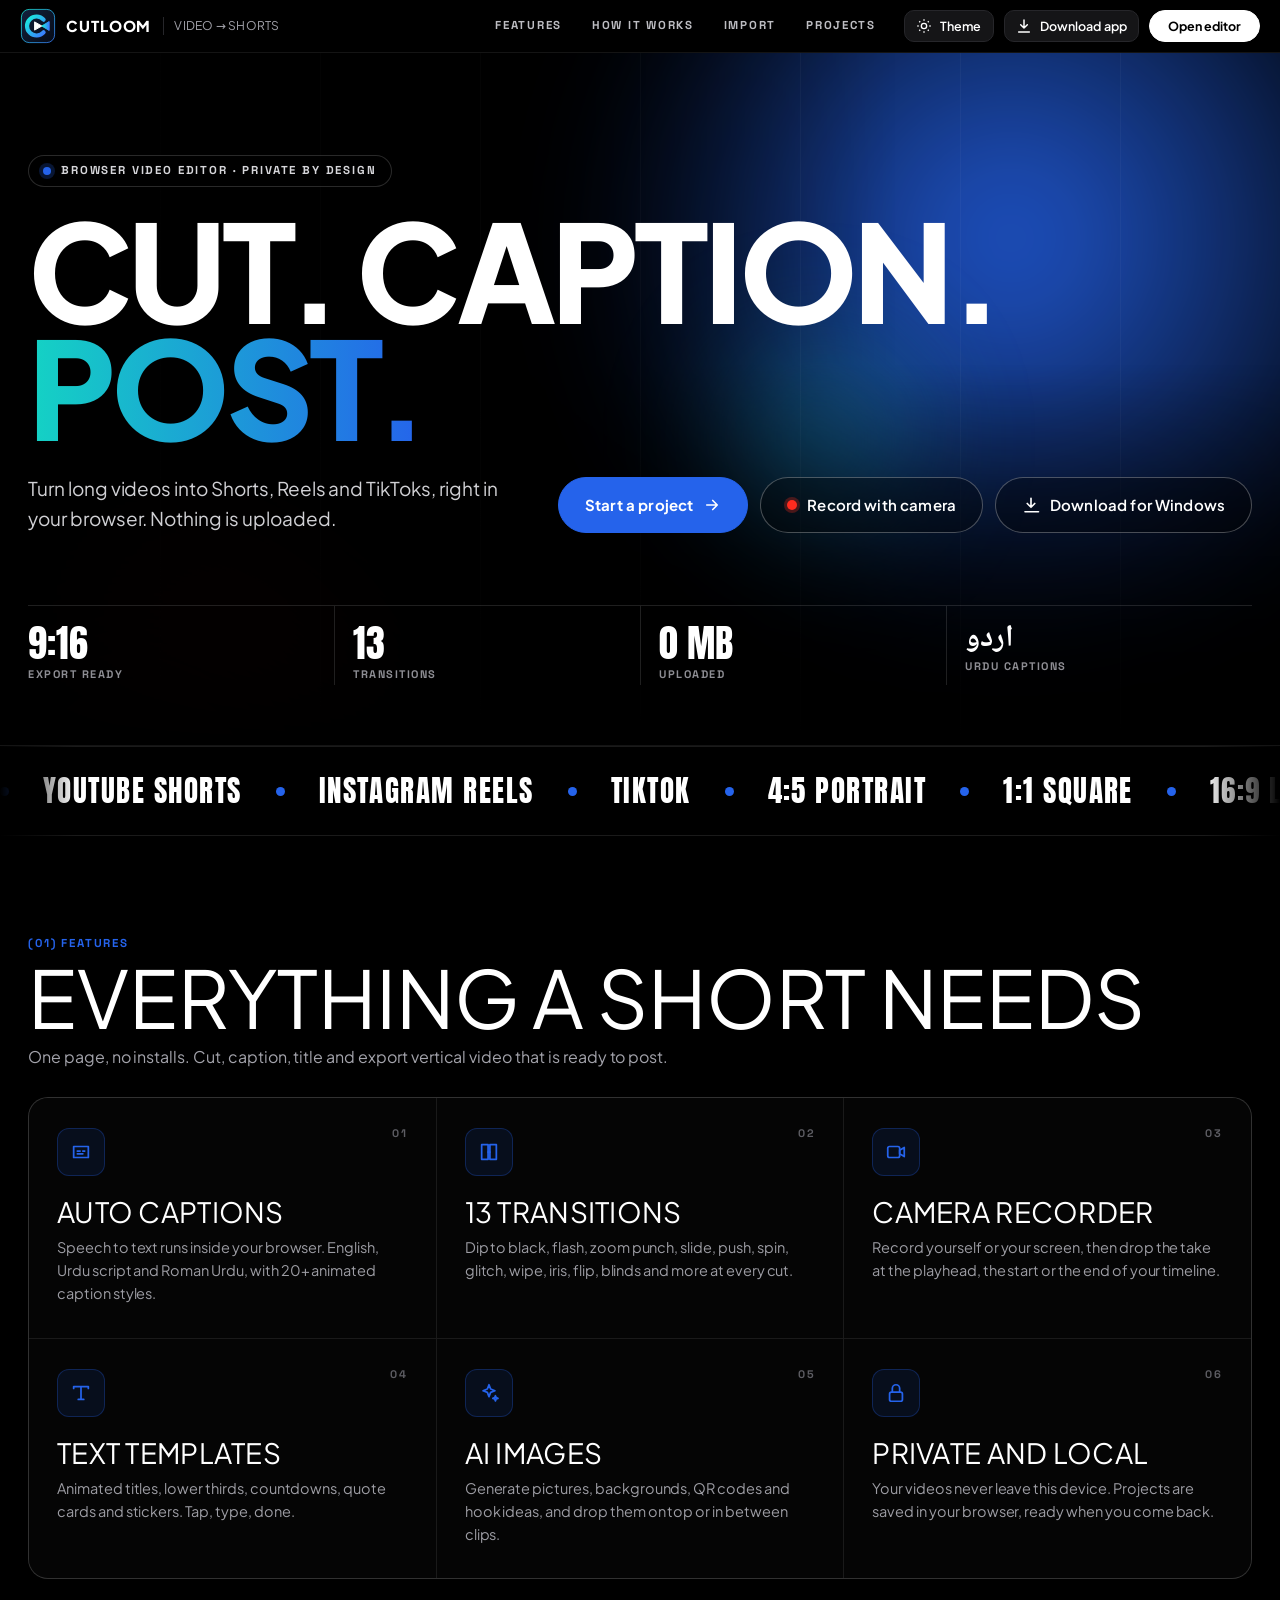
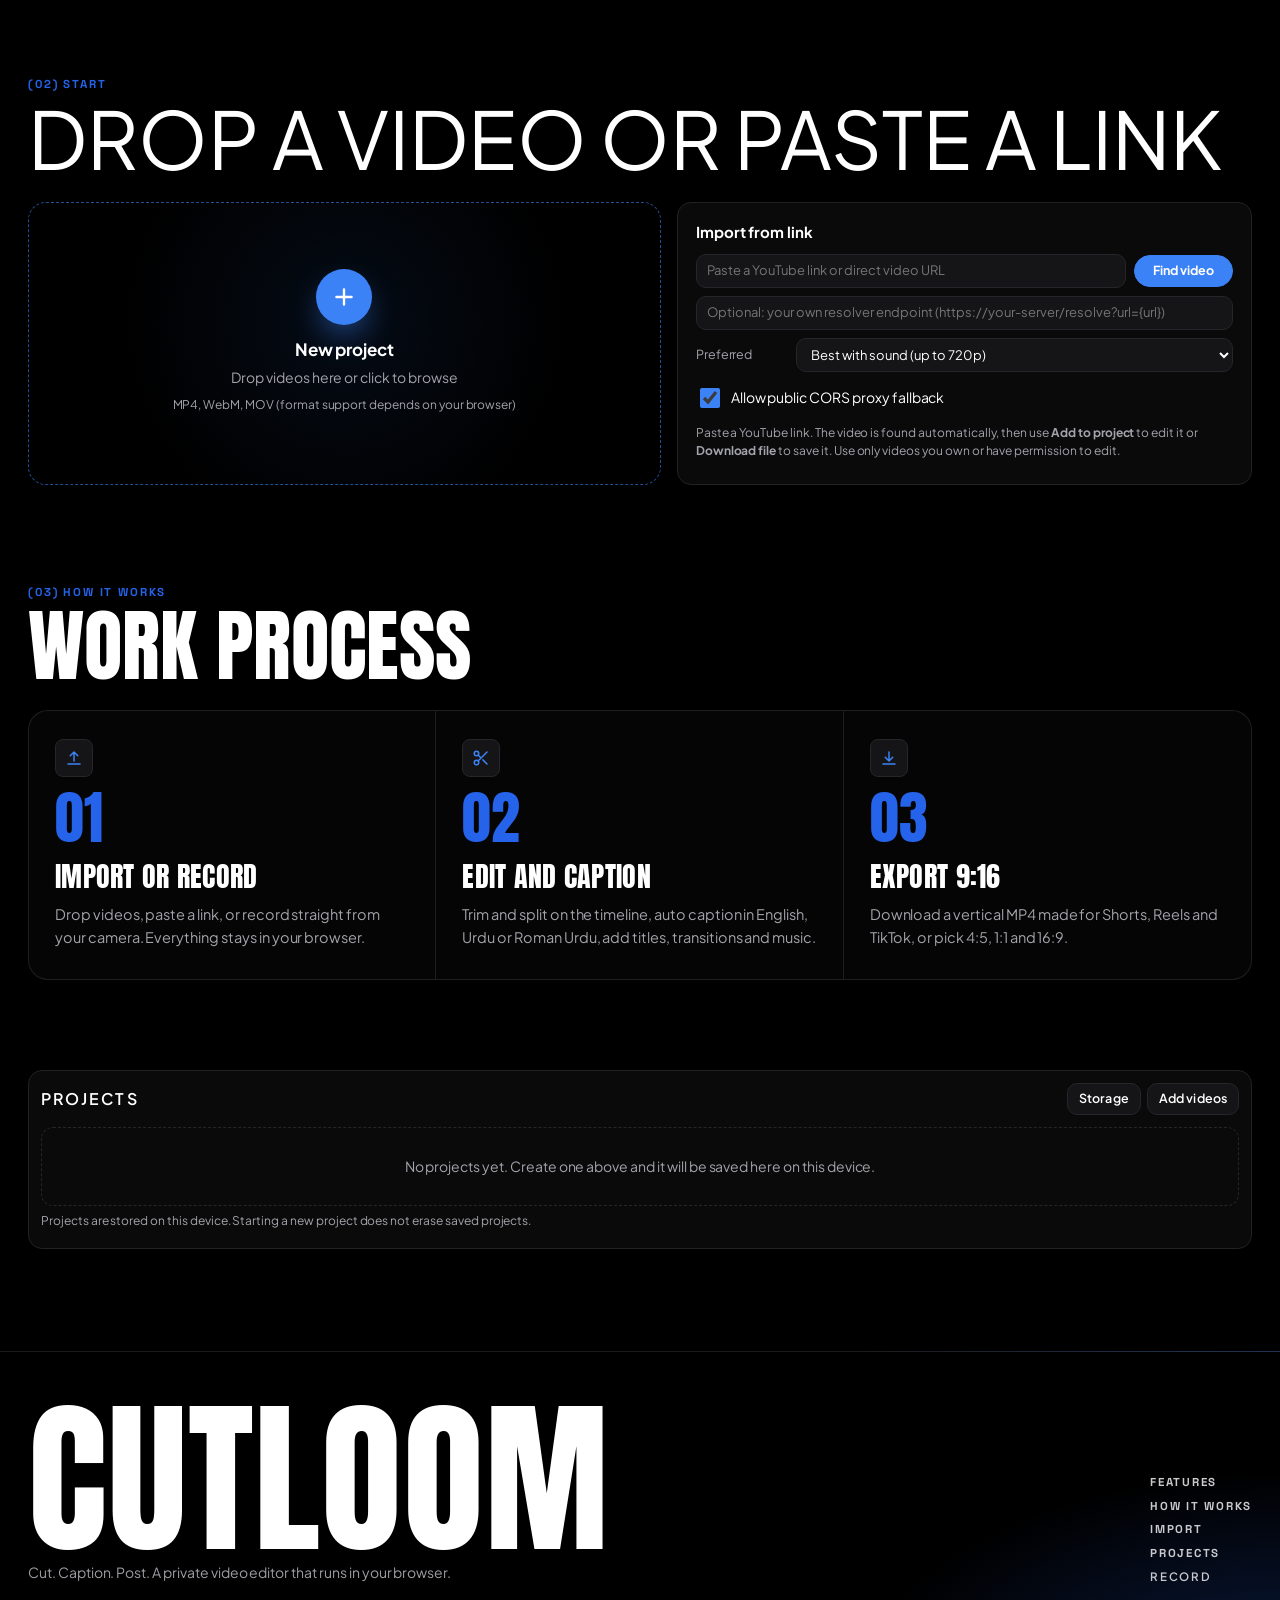
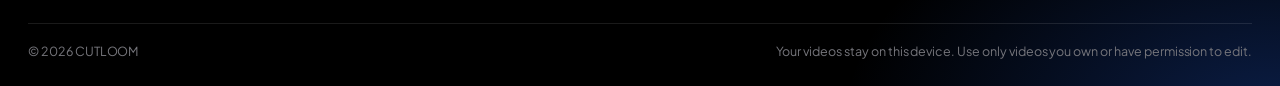
==== commit 5c9961a9: "Download button + update link: index.html" ====
--- a/index.html
+++ b/index.html
@@ -1694,7 +1694,7 @@
 <header>
  <div class="logo"><i class="lgimg"><img src="[data-uri]" alt="" width="30" height="30"></i><span class="lname">CUTLOOM</span> <small>Video &rarr; Shorts</small></div>
  <nav class="lnav landonly" aria-label="Site"><a href="#features" data-jump="features">Features</a><a href="#how" data-jump="how">How it works</a><a href="#linkcard" data-jump="linkcard">Import</a><a href="#projects" data-jump="projects">Projects</a></nav>
- <div class="edonly pnamewrap"><input type="text" id="projName" class="pname" aria-label="Project name" maxlength="80" placeholder="Project name"></div><div style="display:flex;align-items:center;gap:10px"><span class="note" id="saveInd" style="margin:0"></span><button class="btn sm edonly" id="hAI" aria-label="Toggle AI tools"><svg width="16" height="16" viewBox="0 0 24 24" fill="none" stroke="currentColor" stroke-width="2" stroke-linecap="round" stroke-linejoin="round"><path d="M12 3l1.8 4.7 4.7 1.8-4.7 1.8L12 16l-1.8-4.7L5.5 9.5l4.7-1.8z"/><path d="M19 15l.8 2 2 .8-2 .8-.8 2-.8-2-2-.8 2-.8z"/></svg><span class="lb">AI tools</span></button><button class="btn sm edonly" id="hHome">Home</button><button class="btn sm" id="theme" aria-label="Toggle theme"><svg width="16" height="16" viewBox="0 0 24 24" fill="none" stroke="currentColor" stroke-width="2"><circle cx="12" cy="12" r="4"/><path d="M12 2v2M12 20v2M4.9 4.9l1.4 1.4M17.7 17.7l1.4 1.4M2 12h2M20 12h2M4.9 19.1l1.4-1.4M17.7 6.3l1.4-1.4"/></svg>Theme</button><button class="btn pri sm edonly" id="hExport">Export</button><button class="btn pri sm landonly lpill" id="hOpen" type="button">Open editor</button></div>
+ <div class="edonly pnamewrap"><input type="text" id="projName" class="pname" aria-label="Project name" maxlength="80" placeholder="Project name"></div><div style="display:flex;align-items:center;gap:10px"><span class="note" id="saveInd" style="margin:0"></span><button class="btn sm edonly" id="hAI" aria-label="Toggle AI tools"><svg width="16" height="16" viewBox="0 0 24 24" fill="none" stroke="currentColor" stroke-width="2" stroke-linecap="round" stroke-linejoin="round"><path d="M12 3l1.8 4.7 4.7 1.8-4.7 1.8L12 16l-1.8-4.7L5.5 9.5l4.7-1.8z"/><path d="M19 15l.8 2 2 .8-2 .8-.8 2-.8-2-2-.8 2-.8z"/></svg><span class="lb">AI tools</span></button><button class="btn sm edonly" id="hHome">Home</button><button class="btn sm" id="theme" aria-label="Toggle theme"><svg width="16" height="16" viewBox="0 0 24 24" fill="none" stroke="currentColor" stroke-width="2"><circle cx="12" cy="12" r="4"/><path d="M12 2v2M12 20v2M4.9 4.9l1.4 1.4M17.7 17.7l1.4 1.4M2 12h2M20 12h2M4.9 19.1l1.4-1.4M17.7 6.3l1.4-1.4"/></svg>Theme</button><button class="btn pri sm edonly" id="hExport">Export</button><a class="btn sm landonly webonly" id="hDl" href="/download/" style="text-decoration:none"><svg width="16" height="16" viewBox="0 0 24 24" fill="none" stroke="currentColor" stroke-width="2.2" stroke-linecap="round" aria-hidden="true"><path d="M12 3v12m0 0l-5-5m5 5l5-5M4 21h16"/></svg>Download app</a><button class="btn pri sm landonly lpill" id="hOpen" type="button">Open editor</button></div>
 </header>
 <main>
 <nav class="side" id="side" aria-label="Dashboard"><button class="on" data-go="start"><svg width="18" height="18" viewBox="0 0 24 24" fill="none" stroke="currentColor" stroke-width="2" stroke-linecap="round" stroke-linejoin="round"><path d="M3 11l9-8 9 8v9a1 1 0 0 1-1 1h-5v-6H9v6H4a1 1 0 0 1-1-1z"/></svg>Home</button><button data-go="projects"><svg width="18" height="18" viewBox="0 0 24 24" fill="none" stroke="currentColor" stroke-width="2" stroke-linecap="round" stroke-linejoin="round"><rect x="3" y="4" width="18" height="16" rx="2"/><path d="M3 9h18M9 4v5"/></svg>Projects</button><button data-go="linkcard"><svg width="18" height="18" viewBox="0 0 24 24" fill="none" stroke="currentColor" stroke-width="2" stroke-linecap="round" stroke-linejoin="round"><path d="M10 14a5 5 0 0 0 7 0l3-3a5 5 0 0 0-7-7l-1 1M14 10a5 5 0 0 0-7 0l-3 3a5 5 0 0 0 7 7l1-1"/></svg>Import link</button><div class="sidefoot">Private by design.<br>Your videos stay in this browser.</div></nav>
@@ -1708,7 +1708,7 @@
    <h1 class="lh1"><span>Cut.</span> <span>Caption.</span> <span class="lred">Post.</span></h1>
    <div class="lhero-row">
     <p class="lsub">Turn long videos into Shorts, Reels and TikToks, right in your browser. Nothing is uploaded.</p>
-    <div class="lcta"><button class="btn pri lbig" id="lStart" type="button">Start a project <svg width="18" height="18" viewBox="0 0 24 24" fill="none" stroke="currentColor" stroke-width="2.2" stroke-linecap="round" stroke-linejoin="round"><path d="M5 12h14M13 6l6 6-6 6"/></svg></button><button class="btn lbig lghost" id="lRec" type="button"><span class="recdot"></span>Record with camera</button></div>
+    <div class="lcta"><button class="btn pri lbig" id="lStart" type="button">Start a project <svg width="18" height="18" viewBox="0 0 24 24" fill="none" stroke="currentColor" stroke-width="2.2" stroke-linecap="round" stroke-linejoin="round"><path d="M5 12h14M13 6l6 6-6 6"/></svg></button><button class="btn lbig lghost" id="lRec" type="button"><span class="recdot"></span>Record with camera</button><a class="btn lbig lghost webonly" id="lDl" href="/download/" style="text-decoration:none"><svg width="18" height="18" viewBox="0 0 24 24" fill="none" stroke="currentColor" stroke-width="2.2" stroke-linecap="round" aria-hidden="true"><path d="M12 3v12m0 0l-5-5m5 5l5-5M4 21h18"/></svg> Download for Windows</a></div>
    </div>
    <div class="lstats"><div><b>9:16</b><span>Export ready</span></div><div><b>13</b><span>Transitions</span></div><div><b>0&nbsp;MB</b><span>Uploaded</span></div><div><b dir="rtl">اردو</b><span>Urdu captions</span></div></div>
   </div>
@@ -5715,6 +5715,7 @@
  catch(e){if(manual)toast('Could not check for updates: '+(e.message||e),5000)}}
 setTimeout(()=>upCheck(false),8000);setInterval(()=>upCheck(false),6*3600*1000);
 document.addEventListener('keydown',e=>{if(e.target&&/INPUT|TEXTAREA|SELECT/.test(e.target.tagName))return;if(e.altKey&&(e.key==='v'||e.key==='V')){e.preventDefault();vxOpen()}if(e.altKey&&(e.key==='a'||e.key==='A')){e.preventDefault();aeOpen()}});
+try{if(DESK)document.querySelectorAll('.webonly').forEach(e=>e.remove())}catch(_){}
 window.CUTLOOM_PLUS={version:'23.3.0',vxOpen,aeOpen,xtOpen,qrOpen,upCheck,_x:{get S(){return S},projTotal,a16:(f,a,b)=>audio16kFrom(f,a,b),srcFile:id=>srcFile(id)}};
 }
 
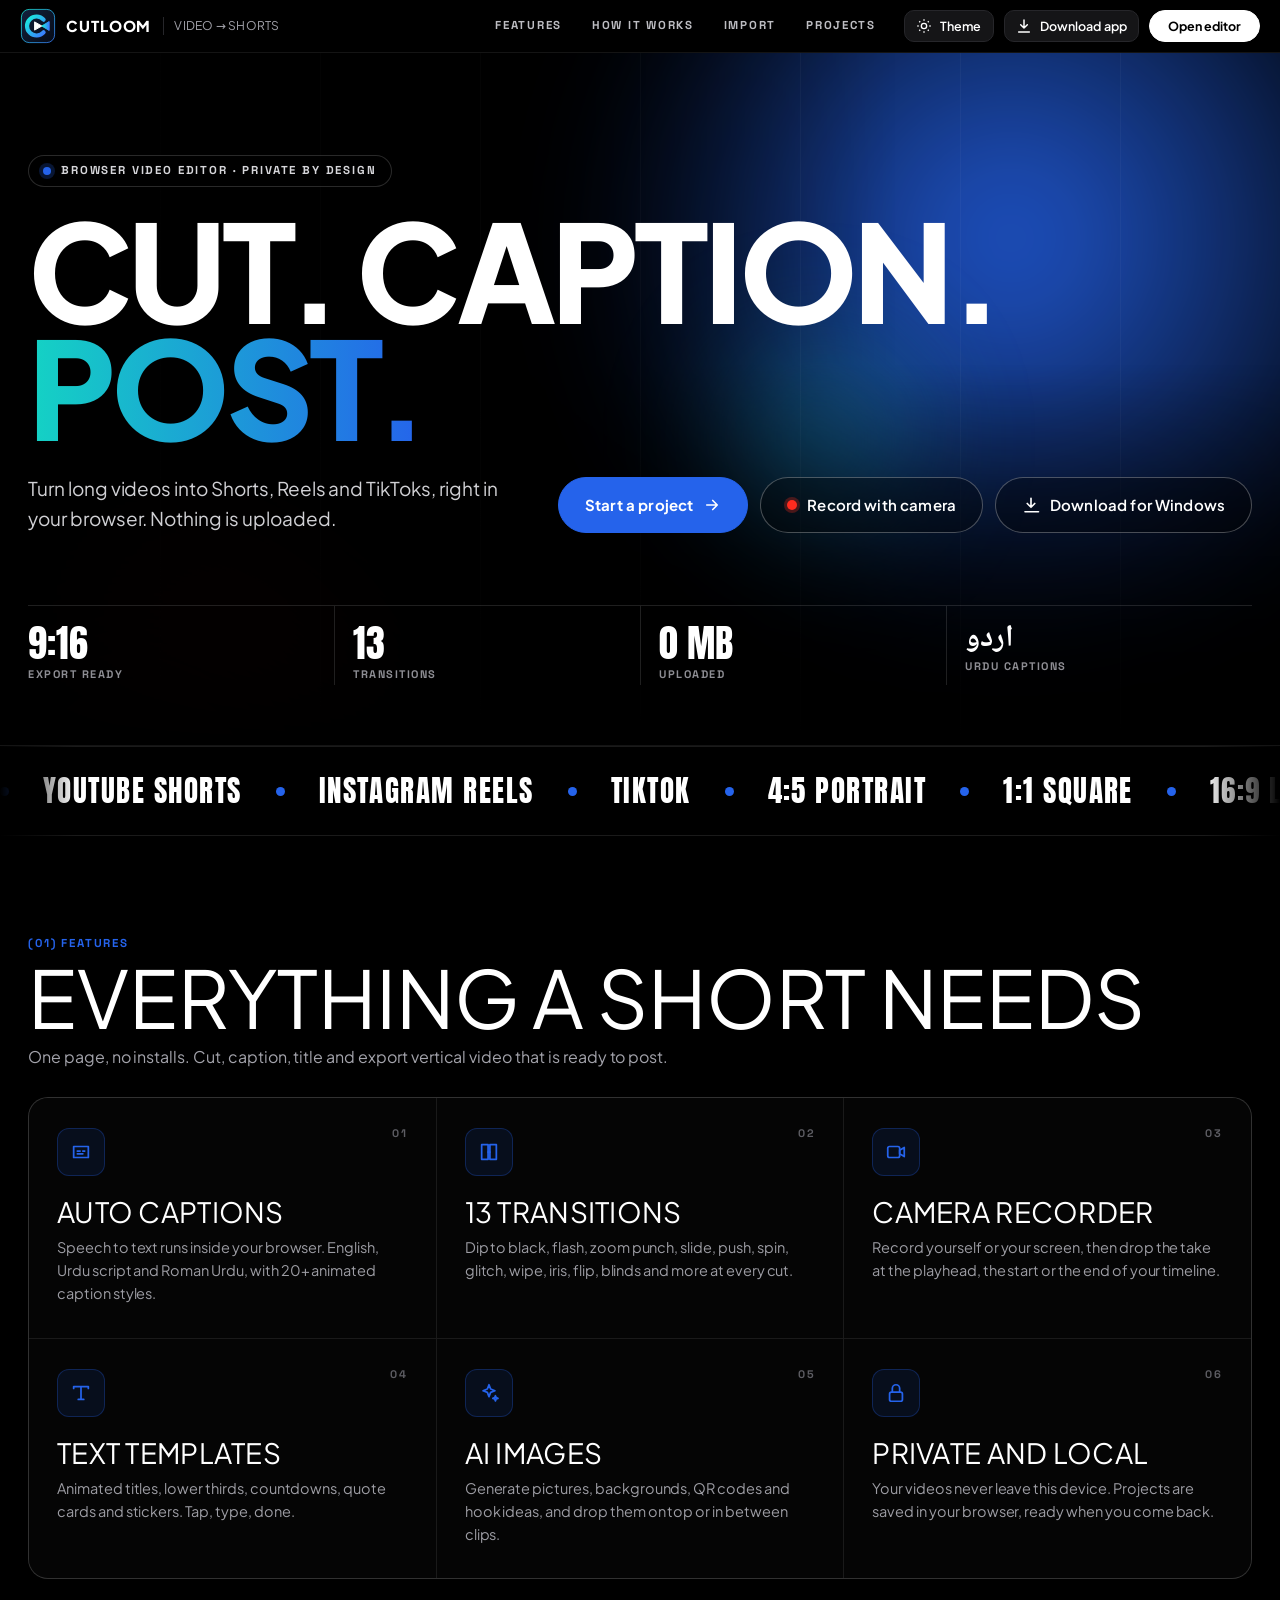
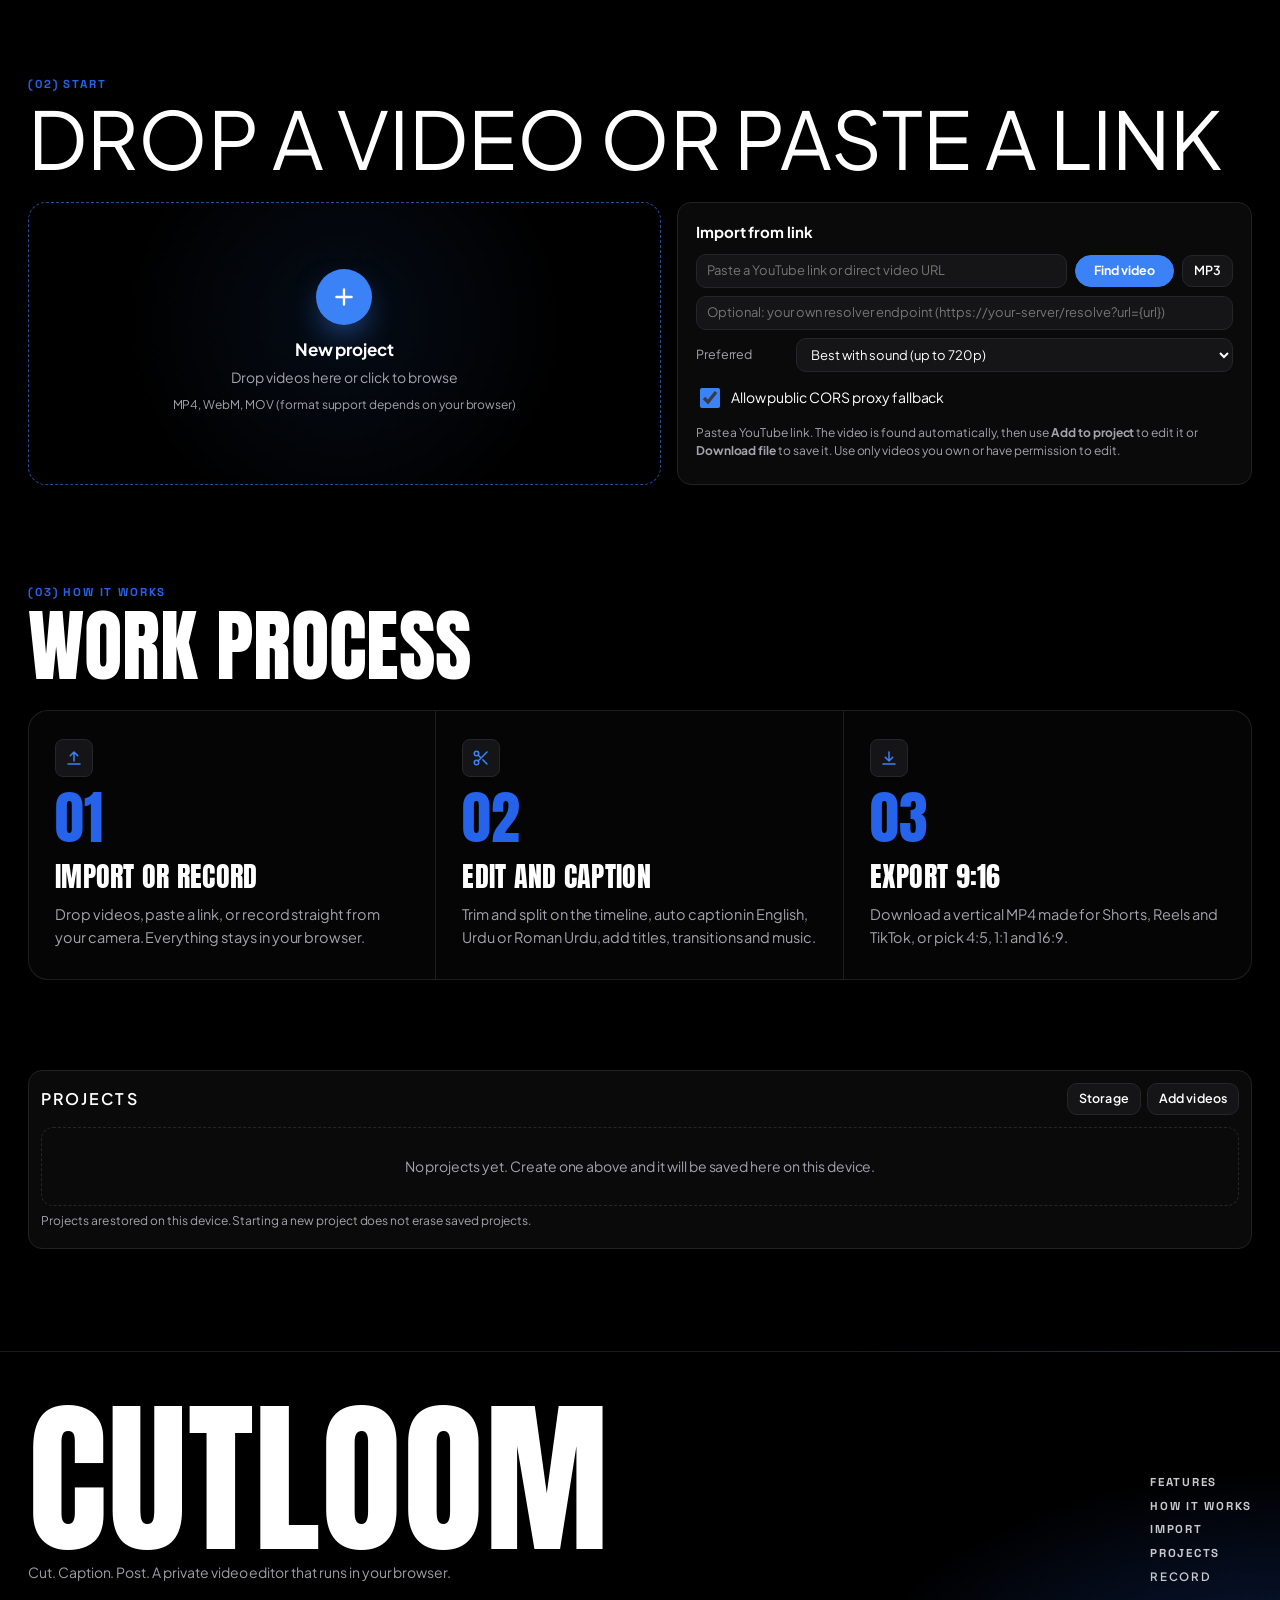
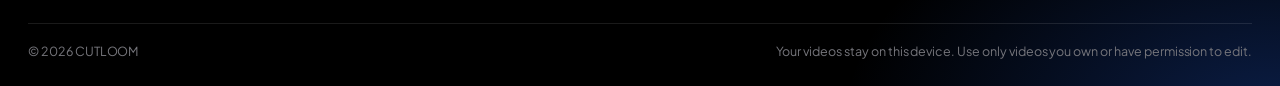
==== commit 96a02cf4: "Cutloom 23.5.0" ====
--- a/index.html
+++ b/index.html
@@ -1694,7 +1694,7 @@
 <header>
  <div class="logo"><i class="lgimg"><img src="[data-uri]" alt="" width="30" height="30"></i><span class="lname">CUTLOOM</span> <small>Video &rarr; Shorts</small></div>
  <nav class="lnav landonly" aria-label="Site"><a href="#features" data-jump="features">Features</a><a href="#how" data-jump="how">How it works</a><a href="#linkcard" data-jump="linkcard">Import</a><a href="#projects" data-jump="projects">Projects</a></nav>
- <div class="edonly pnamewrap"><input type="text" id="projName" class="pname" aria-label="Project name" maxlength="80" placeholder="Project name"></div><div style="display:flex;align-items:center;gap:10px"><span class="note" id="saveInd" style="margin:0"></span><button class="btn sm edonly" id="hAI" aria-label="Toggle AI tools"><svg width="16" height="16" viewBox="0 0 24 24" fill="none" stroke="currentColor" stroke-width="2" stroke-linecap="round" stroke-linejoin="round"><path d="M12 3l1.8 4.7 4.7 1.8-4.7 1.8L12 16l-1.8-4.7L5.5 9.5l4.7-1.8z"/><path d="M19 15l.8 2 2 .8-2 .8-.8 2-.8-2-2-.8 2-.8z"/></svg><span class="lb">AI tools</span></button><button class="btn sm edonly" id="hHome">Home</button><button class="btn sm" id="theme" aria-label="Toggle theme"><svg width="16" height="16" viewBox="0 0 24 24" fill="none" stroke="currentColor" stroke-width="2"><circle cx="12" cy="12" r="4"/><path d="M12 2v2M12 20v2M4.9 4.9l1.4 1.4M17.7 17.7l1.4 1.4M2 12h2M20 12h2M4.9 19.1l1.4-1.4M17.7 6.3l1.4-1.4"/></svg>Theme</button><button class="btn pri sm edonly" id="hExport">Export</button><a class="btn sm landonly webonly" id="hDl" href="/download/" style="text-decoration:none"><svg width="16" height="16" viewBox="0 0 24 24" fill="none" stroke="currentColor" stroke-width="2.2" stroke-linecap="round" aria-hidden="true"><path d="M12 3v12m0 0l-5-5m5 5l5-5M4 21h16"/></svg>Download app</a><button class="btn pri sm landonly lpill" id="hOpen" type="button">Open editor</button></div>
+ <div class="edonly pnamewrap"><input type="text" id="projName" class="pname" aria-label="Project name" maxlength="80" placeholder="Project name"></div><div style="display:flex;align-items:center;gap:10px"><span class="note" id="saveInd" style="margin:0"></span><button class="btn sm edonly" id="hAI" aria-label="Toggle AI tools"><svg width="16" height="16" viewBox="0 0 24 24" fill="none" stroke="currentColor" stroke-width="2" stroke-linecap="round" stroke-linejoin="round"><path d="M12 3l1.8 4.7 4.7 1.8-4.7 1.8L12 16l-1.8-4.7L5.5 9.5l4.7-1.8z"/><path d="M19 15l.8 2 2 .8-2 .8-.8 2-.8-2-2-.8 2-.8z"/></svg><span class="lb">AI tools</span></button><button class="btn sm edonly" id="hHome">Home</button><button class="btn sm" id="theme" aria-label="Toggle theme"><svg width="16" height="16" viewBox="0 0 24 24" fill="none" stroke="currentColor" stroke-width="2"><circle cx="12" cy="12" r="4"/><path d="M12 2v2M12 20v2M4.9 4.9l1.4 1.4M17.7 17.7l1.4 1.4M2 12h2M20 12h2M4.9 19.1l1.4-1.4M17.7 6.3l1.4-1.4"/></svg>Theme</button><button class="btn pri sm edonly" id="hExport">Export</button><a class="btn sm landonly webonly" id="hDl" href="/#download" style="text-decoration:none"><svg width="16" height="16" viewBox="0 0 24 24" fill="none" stroke="currentColor" stroke-width="2.2" stroke-linecap="round" aria-hidden="true"><path d="M12 3v12m0 0l-5-5m5 5l5-5M4 21h16"/></svg>Download app</a><button class="btn pri sm landonly lpill" id="hOpen" type="button">Open editor</button></div>
 </header>
 <main>
 <nav class="side" id="side" aria-label="Dashboard"><button class="on" data-go="start"><svg width="18" height="18" viewBox="0 0 24 24" fill="none" stroke="currentColor" stroke-width="2" stroke-linecap="round" stroke-linejoin="round"><path d="M3 11l9-8 9 8v9a1 1 0 0 1-1 1h-5v-6H9v6H4a1 1 0 0 1-1-1z"/></svg>Home</button><button data-go="projects"><svg width="18" height="18" viewBox="0 0 24 24" fill="none" stroke="currentColor" stroke-width="2" stroke-linecap="round" stroke-linejoin="round"><rect x="3" y="4" width="18" height="16" rx="2"/><path d="M3 9h18M9 4v5"/></svg>Projects</button><button data-go="linkcard"><svg width="18" height="18" viewBox="0 0 24 24" fill="none" stroke="currentColor" stroke-width="2" stroke-linecap="round" stroke-linejoin="round"><path d="M10 14a5 5 0 0 0 7 0l3-3a5 5 0 0 0-7-7l-1 1M14 10a5 5 0 0 0-7 0l-3 3a5 5 0 0 0 7 7l1-1"/></svg>Import link</button><div class="sidefoot">Private by design.<br>Your videos stay in this browser.</div></nav>
@@ -1708,7 +1708,7 @@
    <h1 class="lh1"><span>Cut.</span> <span>Caption.</span> <span class="lred">Post.</span></h1>
    <div class="lhero-row">
     <p class="lsub">Turn long videos into Shorts, Reels and TikToks, right in your browser. Nothing is uploaded.</p>
-    <div class="lcta"><button class="btn pri lbig" id="lStart" type="button">Start a project <svg width="18" height="18" viewBox="0 0 24 24" fill="none" stroke="currentColor" stroke-width="2.2" stroke-linecap="round" stroke-linejoin="round"><path d="M5 12h14M13 6l6 6-6 6"/></svg></button><button class="btn lbig lghost" id="lRec" type="button"><span class="recdot"></span>Record with camera</button><a class="btn lbig lghost webonly" id="lDl" href="/download/" style="text-decoration:none"><svg width="18" height="18" viewBox="0 0 24 24" fill="none" stroke="currentColor" stroke-width="2.2" stroke-linecap="round" aria-hidden="true"><path d="M12 3v12m0 0l-5-5m5 5l5-5M4 21h18"/></svg> Download for Windows</a></div>
+    <div class="lcta"><button class="btn pri lbig" id="lStart" type="button">Start a project <svg width="18" height="18" viewBox="0 0 24 24" fill="none" stroke="currentColor" stroke-width="2.2" stroke-linecap="round" stroke-linejoin="round"><path d="M5 12h14M13 6l6 6-6 6"/></svg></button><button class="btn lbig lghost" id="lRec" type="button"><span class="recdot"></span>Record with camera</button><a class="btn lbig lghost webonly" id="lDl" href="/#download" style="text-decoration:none"><svg width="18" height="18" viewBox="0 0 24 24" fill="none" stroke="currentColor" stroke-width="2.2" stroke-linecap="round" aria-hidden="true"><path d="M12 3v12m0 0l-5-5m5 5l5-5M4 21h18"/></svg> Download for Windows</a></div>
    </div>
    <div class="lstats"><div><b>9:16</b><span>Export ready</span></div><div><b>13</b><span>Transitions</span></div><div><b>0&nbsp;MB</b><span>Uploaded</span></div><div><b dir="rtl">اردو</b><span>Urdu captions</span></div></div>
   </div>
@@ -2488,20 +2488,22 @@
    in a module worker (falls back to the page thread, then to the hf-mirror.com model host).
    OPTIONAL "Use GPU" = @huggingface/transformers 3.8.1 on WebGPU; its output is validated and silently redone on the CPU engine if it looks wrong. */
 const TF2_URLS=['https://cdn.jsdelivr.net/npm/@xenova/transformers@2.17.2/dist/transformers.min.js','https://unpkg.com/@xenova/transformers@2.17.2/dist/transformers.min.js','https://esm.sh/@xenova/transformers@2.17.2'];
-const TF3_URLS=['https://cdn.jsdelivr.net/npm/@huggingface/transformers@3.8.1/dist/transformers.min.js','https://unpkg.com/@huggingface/transformers@3.8.1/dist/transformers.min.js','https://esm.sh/@huggingface/transformers@3.8.1?bundle'];
-const CAP_WIN=30,CAP_STEP=26;
+const TF3_URLS=[location.origin+'/vendor/tf3/transformers.min.js','https://cdn.jsdelivr.net/npm/@huggingface/transformers@3.8.1/dist/transformers.min.js','https://unpkg.com/@huggingface/transformers@3.8.1/dist/transformers.min.js','https://esm.sh/@huggingface/transformers@3.8.1?bundle'];
+const CAP_WIN=30,CAP_STEP=26,CAP_MIRROR='https://cutloom-dl.vercel.app/models/';
 const CAP_BODY=`
 const SR=16000,WIN=30*SR,STEP=26*SR;
-let tf=null,tfv='',pipe=null,key='';
+let tf=null,tfv='',tfu='',pipe=null,key='';
 async function lib(v){if(tf&&tfv===v)return tf;const urls=v==='v3'?URLS3:URLS2;let err='',t=null;
- for(const u of urls){try{const m=await import(u);t=m&&m.pipeline?m:(m&&m.default&&m.default.pipeline?m.default:null);if(!t)throw new Error('no pipeline export');break}catch(e){t=null;err+=u.split('/')[2]+': '+((e&&e.message)||e)+'; '}}
+ for(const u of urls){try{const m=await import(u);t=m&&m.pipeline?m:(m&&m.default&&m.default.pipeline?m.default:null);if(!t)throw new Error('no pipeline export');tfu=u;break}catch(e){t=null;err+=u.split('/')[2]+': '+((e&&e.message)||e)+'; '}}
  if(!t)throw Object.assign(new Error('Could not load the speech library from the CDN ('+err+')'),{net:1});
  tf=t;tfv=v;tf.env.allowLocalModels=false;try{tf.env.useBrowserCache=true}catch(_){}
+ /* v23.5: the ONNX runtime wasm comes from the same place as the library (bundled in vendor/tf3, no CDN) */
+ if(v==='v3'&&tfu.indexOf('/vendor/tf3/')>0){try{tf.env.backends.onnx.wasm.wasmPaths=tfu.replace(/[^/]+$/,'')}catch(_){}}
  try{const w=tf.env.backends.onnx.wasm;w.numThreads=1;w.proxy=false}catch(_){}
  return tf}
 async function load(d){const k=[d.lib,d.model,d.device,JSON.stringify(d.dtype),d.host||''].join('|');if(pipe&&key===k)return pipe;
  if(pipe){try{await pipe.dispose()}catch(_){}}pipe=null;key='';
- const t=await lib(d.lib);try{t.env.remoteHost=d.host||'https://huggingface.co/'}catch(_){}
+ const t=await lib(d.lib);try{t.env.remoteHost=d.host||'https://huggingface.co/';t.env.remotePathTemplate='{model}/resolve/{revision}/'}catch(_){}
  const files={};let lastSent=0;
  const cb=p=>{if(p.status==='progress'&&p.file){files[p.file]=[p.loaded||0,p.total||0];const now=Date.now();if(now-lastSent>250){lastSent=now;let L=0,T=0;for(const f in files){L+=files[f][0];T+=files[f][1]}postMessage({type:'dl',loaded:L,total:T})}}else if(p.status==='initiate'||p.status==='done'||p.status==='ready')postMessage({type:'tick',s:p.status,file:p.file||''})};
  pipe=d.lib==='v3'?await t.pipeline('automatic-speech-recognition',d.model,{device:d.device,dtype:d.dtype,progress_callback:cb})
@@ -2521,7 +2523,7 @@
  if(d.type==='load'){const t0=performance.now();await load(d);postMessage({type:'ready',ms:performance.now()-t0});return}
  if(d.type==='run'){const p=await load(d),a=d.audio,all=[],W=wins(a.length);
   const pick=d.windows||W.map((_,i)=>i);let lang=d.lang;
-  if(d.lib==='v2'&&!d.english&&(!lang||lang==='auto')){try{lang=await detect(p,a);postMessage({type:'lang',lang})}catch(e){lang='en';postMessage({type:'lang',lang,err:String(e&&e.message||e)})}}
+  if((d.lib==='v2'||d.device==='wasm')&&!d.english&&(!lang||lang==='auto')){try{lang=await detect(p,a);postMessage({type:'lang',lang})}catch(e){lang='en';postMessage({type:'lang',lang,err:String(e&&e.message||e)})}}
   for(const i of pick){const o=W[i];if(o==null)continue;const part=a.subarray(o,Math.min(a.length,o+WIN));if(part.length<SR*0.3){postMessage({type:'win',i,n:W.length,ms:0});continue}
    const opt={return_timestamps:true};if(d.lib==='v3')opt.chunk_length_s=30;if(d.antiloop){opt.no_repeat_ngram_size=3;opt.repetition_penalty=1.2}
    if(!d.english){if(lang&&lang!=='auto')opt.language=lang;opt.task=d.translate?'translate':'transcribe'}
@@ -2544,6 +2546,7 @@
 const capX=m=>'Xenova/'+String(m).replace(/^(Xenova|onnx-community)\//,'');
 const capTinyOf=m=>capX(m).replace(/whisper-(base|small|medium)/,'whisper-tiny');
 function capSpecCpu(model,host){return{lib:'v2',model:capX(model),device:'wasm',dtype:'q8',host:host||''}}
+function capSpecV3(model){return{lib:'v3',model:'onnx-community/'+capX(model).split('/')[1],device:'wasm',dtype:'q8'}}
 function capSpecGpu(model){return{lib:'v3',model:'onnx-community/'+capX(model).split('/')[1],device:'webgpu',dtype:{encoder_model:'fp32',decoder_model_merged:'q4'}}}
 const capWins=n=>{const r=[],SR=16000;for(let o=0;o<n;o+=CAP_STEP*SR){r.push(o);if(o+CAP_WIN*SR>=n)break}return r};
 /* the page-thread engine: same code as the worker, used when this browser blocks module workers from blob: URLs */
@@ -2573,7 +2576,7 @@
   w.postMessage(Object.assign({type:'load'},spec))});
  CAPE.ready.catch(()=>{});return CAPE.ready}
 /* warm up only the small Tiny model on the CPU engine. Bigger models load only when the user presses Generate. */
-async function capWarm(){try{if(!navigator.onLine||CAPE.w)return;const c=navigator.connection;if(c&&(c.saveData||/(^|-)2g$/.test(c.effectiveType||'')))return;const m=capModel();if(!/whisper-tiny/.test(m))return;if(CAPE.w)return;capLoad(capSpecCpu(m))}catch(_){}}
+async function capWarm(){try{if(!navigator.onLine||CAPE.w)return;const c=navigator.connection;if(c&&(c.saveData||/(^|-)2g$/.test(c.effectiveType||'')))return;const m=capModel();if(!/whisper-tiny/.test(m))return;if(CAPE.w)return;capLoad(IS_MOBILE?capSpecV3(m):capSpecCpu(m))}catch(_){}}
 function capRunOn(w,d,spec,windows,onWin){return new Promise((ok,no)=>{let tm=0;const arm=()=>{clearTimeout(tm);tm=setTimeout(()=>{off();no(new Error('The speech engine stopped responding (no answer for 3 minutes)'))},180000)};
  const off=()=>{clearTimeout(tm);w.removeEventListener('message',h)};
  const h=e=>{const x=e.data;arm();if(x.type==='lang'){CAPE.lang=x.lang;return}if(x.type==='win')onWin(x);else if(x.type==='done'){off();ok(x.chunks)}else if(x.type==='error'){off();no(Object.assign(new Error(x.message),{net:x.net}))}};
@@ -2615,10 +2618,12 @@
  return out}
 /* ---------- offline engine on this PC (desktop app): whisper.cpp + large-v3-turbo, model downloaded once ---------- */
 const WSP={bin:false};
-(async()=>{try{const r=await fetch('/api/wsp?status=1');if(!r.ok)return;const j=await r.json();WSP.bin=!!j.bin;if(!WSP.bin)return;
- const q=$('acQ');if(q){q.options[0].text='Fast (Small, 190 MB, about 3x quicker)';if(q.options[1])q.options[1].text='Best quality (Large v3 Turbo, 574 MB)';if(q.value!=='fast')q.value='acc'}
- const st=$('acStat');if(st)st.textContent='Captions run on this PC with Whisper Large v3 Turbo (best for Urdu and English). The model downloads once (574 MB) into Cutloom Data on your app drive.'}catch(_){}})();
-const wspModel=()=>val('acQ')==='fast'?'small':'turbo';
+(async()=>{try{if(!DESK)return;const r=await fetch('/api/wsp?status=1');if(!r.ok)return;const j=await r.json();WSP.bin=!!j.bin;if(!WSP.bin)return;
+ /* v23.5: three choices; Fast (Base) is the default because Small/Large were far too slow on many laptops */
+ const q=$('acQ');if(q){q.innerHTML='<option value="fast">Fast (Base, 60 MB, quickest)</option><option value="bal">Balanced (Small, 190 MB)</option><option value="acc">Best quality (Large v3 Turbo, 574 MB, slow on older PCs)</option>';
+  const k='cutloom.v235.acq';const sv=localStorage.getItem(k);q.value=sv&&['fast','bal','acc'].includes(sv)?sv:'fast';q.addEventListener('change',()=>localStorage.setItem(k,q.value))}
+ const st=$('acStat');if(st)st.textContent='Captions run on this PC with whisper.cpp ('+(j.threads||'all')+' CPU threads'+(j.vad?', silence skipped':'')+'). Fast uses the Base model (60 MB, downloads once). For hard Urdu audio pick Balanced or Best quality.'}catch(_){}})();
+const wspModel=()=>({fast:'base',bal:'small',acc:'turbo'})[val('acQ')]||'base';
 async function capLocal(d,m){const T0=performance.now(),mod=wspModel(),bar=p=>{$('busyBar').style.width=Math.round(p*100)+'%'};
  let st=await (await fetch('/api/wsp?status=1&model='+mod)).json();
  if(!st.ready){await fetch('/api/wsp?download=1&model='+mod,{method:'POST'});
@@ -2626,13 +2631,15 @@
    if(st.ready)break;if(st.error)throw new Error(st.error);
    const p=st.total?st.got/st.total:0;bar(p);m('Downloading the '+st.label+' speech model, one time only: '+Math.round(st.got/1048576)+' of '+Math.round(st.total/1048576)+' MB')}}
  const lang=d.translate?'':(GROQ_LANG[d.lang]||'');
- m('Transcribing on this PC ('+st.label+')...');bar(0);
+ m('Transcribing on this PC (whisper.cpp, '+st.label+', '+(st.threads||'?')+' threads)...');bar(0);
  const r=await fetch('/api/wsp?model='+mod+'&lang='+lang+(d.translate?'&translate=1':'')+(window.capStyleParam&&capStyleParam()?'&style='+capStyleParam():''),{method:'POST',headers:{'Content-Type':'audio/wav'},body:pcmToWav(d.audio)});
  const jj=await r.json();if(!r.ok)throw new Error(jj.error||('HTTP '+r.status));
  const t1=performance.now();let j;
  while(true){await sleep(800);if(d.job!=null&&d.job!==capJob){fetch('/api/wsp?cancel='+jj.job,{method:'POST'});throw new Error('cancelled')}
   j=await (await fetch('/api/wsp?job='+jj.job)).json();if(j.error)throw new Error(j.error);if(j.done)break;
-  const p=(j.pct||0)/100,el=(performance.now()-t1)/1000,left=p>.03?Math.round(el/p*(1-p)):0;bar(p);m(p<.01?(j.stage==='loading'?'Loading the speech model ('+st.label+') into memory... '+Math.round(el)+' s':'Listening to the audio ('+st.label+')... '+Math.round(el)+' s')+(el>60&&st.label!=='Small'?' · For quicker captions choose Fast in the caption quality menu.':''):'Transcribing on this PC ('+st.label+'): '+Math.round(p*100)+'%'+(left?' · about '+(left>90?Math.round(left/60)+' min':left+' s')+' left':''))}
+  const p=(j.pct||0)/100,el=(performance.now()-t1)/1000;if(p>0&&!d._p0){d._p0=[el,p]}
+  /* v23.5: ETA from the speed since the first progress report (model loading time is not counted as transcription speed) */
+  const left=p>.03&&d._p0&&p>d._p0[1]?Math.round((el-d._p0[0])/(p-d._p0[1])*(1-p)):0,eng='whisper.cpp, '+st.label+', '+(j.threads||st.threads||'?')+' threads'+(j.vad?', silence skipped':'');bar(p);m(p<.01?(j.stage==='loading'?'Loading the speech model ('+eng+') into memory... '+Math.round(el)+' s':'Listening to the audio ('+eng+')... '+Math.round(el)+' s')+(el>60&&st.label!=='Base'?' · For quicker captions choose Fast in the caption quality menu.':''):'Transcribing on this PC ('+eng+'): '+Math.round(p*100)+'%'+(left?' · about '+(left>90?Math.round(left/60)+' min':left+' s')+' left':'')+(left>600&&st.label!=='Base'?' · Fast (Base) is several times quicker.':''))}
  const out=(j.segments||[]).filter(x=>String(x.text||'').trim()&&!/^\s*[\[(].*[\])]\s*$/.test(x.text)).map(x=>({text:' '+String(x.text).trim(),timestamp:[x.start,Math.max(x.end,x.start+.2)]}));
  const ln=j.language||null;CAPE.lang=ln;CAPE.last={lang:ln,device:'local',lib:'whisper.cpp',model:'pc/'+st.label,windows:1,engines:1,totalMs:performance.now()-T0,runMs:performance.now()-t1};CAPE.log=[];return out}
 /* ---------- Groq cloud engine (whisper-large-v3): fast and much better Urdu. Used when a key is saved. ---------- */
@@ -2674,14 +2681,20 @@
     m('GPU output was not usable, redoing it on the reliable CPU engine...')}}
   else notes.push('no usable GPU here, used the CPU')}
  /* 2) the proven CPU engine (v2.17.2), with mirror host and smaller-model fallbacks */
- const model=capX(d.model),plans=[capSpecCpu(model),capSpecCpu(model,'https://hf-mirror.com/')];
+ const model=capX(d.model);let plans=[capSpecCpu(model),capSpecCpu(model,'https://hf-mirror.com/')];
  if(!/whisper-tiny/.test(model))plans.push(capSpecCpu(capTinyOf(model)));
+ /* v23.4: the newer ONNX runtime (transformers.js 3, WASM) is far more stable on phones (the old one fails with OrtRun error 6 / unsupported model there).
+    Phones try it first, with the Tiny model when memory is low; computers keep it as the last fallback. */
+ {const v3=[capSpecV3(model)];if(!/whisper-tiny/.test(model))v3.push(capSpecV3(capTinyOf(model)));
+  if(IS_MOBILE){const lowMem=(navigator.deviceMemory||4)<=3,M=CAP_MIRROR,mir=x=>Object.assign({},x,{host:M}),first=lowMem&&!/whisper-tiny/.test(model)?[capSpecV3(capTinyOf(model))]:v3;
+   /* v23.5: phones never use the old engine (it fails there); every model is tried from Hugging Face, then from the Cutloom mirror */
+   plans=[];first.forEach(x=>{plans.push(x,mir(x))})}else plans=plans.concat(v3,v3.map(x=>Object.assign({},x,{host:CAP_MIRROR})))}
  for(let i=0;i<plans.length;i++){const spec=plans[i];
   try{if(i)m(spec.host?'Retrying the model download from a mirror server...':'Retrying with the small model...');
    let out=await capGo(spec,d,m,T0);if(cancelled())throw new Error('cancelled');
    /* English-only model on speech that is not English gives junk: redo with the multilingual model */
    if(d.english&&d.autoLang){const bad=capQuality(out,secs,false);if(bad){notes.push('English model gave '+bad+', used the multilingual model');m('This does not sound like English, retrying with the multilingual model...');
-     const sp2=capSpecCpu(spec.model.replace(/\.en$/,''),spec.host),out2=await capGo(sp2,Object.assign({},d,{english:false,lang:'auto'}),m,T0);if(cancelled())throw new Error('cancelled');
+     const sp2=spec.lib==='v3'?Object.assign({},spec,{model:spec.model.replace(/\.en$/,'')}):capSpecCpu(spec.model.replace(/\.en$/,''),spec.host),out2=await capGo(sp2,Object.assign({},d,{english:false,lang:'auto'}),m,T0);if(cancelled())throw new Error('cancelled');
      if(!capQuality(out2,secs,false)||capWordCount(out2)>capWordCount(out))out=out2}}
    /* Whisper sometimes loops on one word (weak languages, music, noise): retry once with repetition control */
    {const b0=capQuality(out,secs,false);if(/repeated|too many/.test(b0)){m('Some text repeated itself, retrying with repetition control...');const lang0=CAPE.lang;
@@ -2692,8 +2705,8 @@
    CAPE.log=notes;if(CAPE.notesAll)notes.forEach(x=>{if(!CAPE.notesAll.includes(x))CAPE.notesAll.push(x)});return out}
   catch(e){if(cancelled())throw new Error('cancelled');const msg=(e&&e.message)||String(e);errs.push('CPU / '+spec.model.split('/')[1]+(spec.host?' (mirror)':'')+': '+msg);console.warn('[captions] attempt failed',msg,e);capKill();
    const net=!!(e&&e.net)||CAP_NET.test(msg);
-   if(/Could not load the speech library/.test(msg))break;           /* the library CDN itself is blocked: a mirror for models will not help */
-   if(i===0&&!net){i++;}                                               /* not a download problem: skip the mirror, try the small model */
+   if(/Could not load the speech library/.test(msg)){const nx=plans.findIndex((q,j)=>j>i&&q.lib!==spec.lib);if(nx<0)break;i=nx-1;continue}           /* the library CDN itself is blocked: a mirror for models will not help */
+   if(!net&&plans[i+1]&&plans[i+1].host&&plans[i+1].lib===spec.lib){i++;}                                               /* not a download problem: skip the mirror, try the small model */
   }}
  const err=new Error((notes.length?notes.join(' | ')+' | ':'')+(errs.join(' | ')||'unknown error'));err.attempts=errs;err.net=errs.some(x=>CAP_NET.test(x));throw err}
 const CAP_LN={en:'English',ur:'Urdu',hi:'Hindi',ar:'Arabic',es:'Spanish',fr:'French',de:'German',pt:'Portuguese',pa:'Punjabi',bn:'Bengali',fa:'Persian',tr:'Turkish',ru:'Russian',zh:'Chinese',ja:'Japanese',ko:'Korean',it:'Italian',id:'Indonesian',ps:'Pashto',sd:'Sindhi'};
@@ -2715,8 +2728,7 @@
 function capClearErr(){$('acStat').classList.remove('caperr')}
 $('acGo').onclick=async()=>{const st=$('acStat'),m=t=>{capClearErr();st.textContent=t;setBusy(true,t,null,'cap')},btn=$('acGo');if(!S.file||btn.disabled)return;btn.disabled=true;capJob++;const job=capJob;const sidNow=S.activeSourceId,fileNow=S.file;
  try{const all=val('acS')==='all',a=all?0:S.start,b=all?v.duration:S.end,N=+val('acW'),model=capModel(),en=model.endsWith('.en');
-  if(IS_MOBILE&&S.file.size>150e6){m('This file is too large to caption on a phone without crashing the tab. Trim it on a computer or use a shorter video.');return}
-  if(IS_MOBILE&&!/tiny/.test(model)&&!confirm('Bigger speech models can crash phone browsers. Continue? (Tiny is safer.)'))return;
+  if(IS_MOBILE&&S.file.size>(clStreamable(S.file)?4e9:150e6)){m('This file is too large to caption on a phone. Trim it first, or export a shorter part and caption that.');return}
   m('Preparing audio without blocking the editor...');let au;
   try{au=(S.ab16&&S.ab16.file===fileNow&&S.ab16.a===a&&S.ab16.b===b)?S.ab16.pcm:null;if(!au){const r=await audio16kFrom(fileNow,a,b);au=r.pcm;S.ab16={file:fileNow,a,b,pcm:au}}}
   catch(e){setBusy(false);capShowErr(e,'No usable sound');return}
@@ -2882,7 +2894,9 @@
 /* choose an encoder this device really supports: smaller sizes, lower H.264 levels, then VP9 / AV1 inside the MP4 */
 async function pickVideoConfig(W0,H0,fps,bits,speed,hwOff){
  const H264=['avc1.640034','avc1.640033','avc1.64002a','avc1.4d0033','avc1.4d002a','avc1.640028','avc1.4d0028','avc1.42002a','avc1.420028','avc1.64001f','avc1.42001f','avc1.42E01E'],OTHER=[['vp09.00.10.08','vp9'],['av01.0.04M.08','av1']];
- const tries=[];for(const hw of ['prefer-software','no-preference'])H264.forEach(c=>tries.push([c,'avc',hw]));for(const hw of ['prefer-software','no-preference'])OTHER.forEach(([c,m])=>tries.push([c,m,hw]));
+ /* v23.5: phones use their hardware encoder first (much faster than software H.264 there); computers keep software first (GPU encoders gave green frames) */
+ const HW=IS_MOBILE&&!hwOff?['no-preference','prefer-software']:['prefer-software','no-preference'];
+ const tries=[];for(const hw of HW)H264.forEach(c=>tries.push([c,'avc',hw]));for(const hw of HW)OTHER.forEach(([c,m])=>tries.push([c,m,hw]));
  for(const sc of [1,.85,.75,.667,.5]){const W=Math.max(2,Math.round(W0*sc/2)*2),H=Math.max(2,Math.round(H0*sc/2)*2),br=Math.round(bits*(W*H)/(W0*H0));
   for(const [codec,mux,hw] of tries){const cfg={codec,width:W,height:H,bitrate:br,bitrateMode:'variable',framerate:fps,latencyMode:speed==='best'?'quality':'realtime',hardwareAcceleration:hw};if(mux==='avc')cfg.avc={format:'avc'};
     try{const r=await VideoEncoder.isConfigSupported(cfg);if(r&&r.supported)return{cfg:r.config||cfg,mux,W,H,scaled:sc<1}}catch(e){}}}
@@ -3265,7 +3279,7 @@
 function capPrev(cv,k){const p=CAP[k],W=cv.width,H=cv.height,x=cv.getContext('2d'),g=x.createLinearGradient(0,0,W,H);g.addColorStop(0,'#3a3a3d');g.addColorStop(1,'#0a0a0b');x.fillStyle=g;x.fillRect(0,0,W,H);
  x.fillStyle='rgba(255,255,255,.07)';x.beginPath();x.arc(W*.82,H*.22,H*.36,0,7);x.fill();
  text(x,W,H,p.capUr?'\u0627\u0631\u062f\u0648 \u06a9\u06cc\u067e\u0634\u0646 \u0648\u0627\u0636\u062d':(p.capU?'GREAT VIDEO':'Great video'),{size:Math.max(9,Math.min(p.capSz*1.6,14)),weight:p.capW,font:p.capFont,color:p.capC,align:p.capA==='left'?'left':'center',x:50,y:52,bg:p.capB,bgc:p.capBc,bgo:p.capBo,radius:p.capRad,shadow:p.capS,stroke:p.capSt,strokeC:p.capSc,urf:p.capUr,hl:p.capHl,hlc:p.capHc,hlp:p.capHp,hlb:p.capHb,hls:p.capHs,ls:p.capLs,lh:p.capLh,pad:p.capPad,prog:.8,maxLines:2})}
-function drawCapCards(){document.querySelectorAll('#capPre canvas').forEach((c,i)=>{try{capPrev(c,CAPUI[i][0])}catch(e){}})}
+function drawCapCards(){if(!document.body.classList.contains('editing')){window.__lazy_capPre=1;return}document.querySelectorAll('#capPre canvas').forEach((c,i)=>{try{capPrev(c,CAPUI[i][0])}catch(e){}})}
 {const box=$('capPre');box.innerHTML='';CAPUI.forEach(([k,n])=>{const b=document.createElement('button');b.type='button';b.dataset.s=k;const c=document.createElement('canvas');c.width=336;c.height=190;const sp=document.createElement('span');sp.textContent=n;b.append(c,sp);box.appendChild(b)});drawCapCards();
  $('acStyle').innerHTML='<option value="keep">Keep current style</option>'+CAPUI.map(([k,n])=>'<option value="'+k+'"'+(k==='pop'?' selected':'')+'>'+n+'</option>').join('')}
 /* element library: grouped and searchable */
@@ -3313,7 +3327,7 @@
  set('seqAdd','<path d="M12 5v14M5 12h14"/>','Add videos');set('dkSplit','<circle cx="6" cy="6" r="3"/><circle cx="6" cy="18" r="3"/><path d="M20 4L8.1 15.9M14.5 14.5L20 20M8.1 8.1L12 12"/>','Split');
  set('dkDup','<rect x="9" y="9" width="12" height="12" rx="2"/><path d="M5 15V5a2 2 0 0 1 2-2h10"/>','Duplicate');set('dkDel','<path d="M4 7h16M10 11v6M14 11v6M6 7l1 13h10l1-13M9 7V4h6v3"/>','Delete');
  set('dkUndo',IUNDO,'Undo');set('dkClr','<path d="M4 7h16M10 11v6M14 11v6M6 7l1 13h10l1-13M9 7V4h6v3"/>','Delete all');$('dkUndo').onclick=undo}
-loadFonts();
+/* v23.4: caption fonts load when the editor opens, not on the landing page */{const go=()=>{if(document.body.classList.contains('editing')){loadFonts();return true}};if(!go()){const mo=new MutationObserver(()=>{if(go())mo.disconnect()});mo.observe(document.body,{attributes:true,attributeFilter:['class']})}}
 
 /* ---------- v9: YouTube full-read import, generators, extra detail ---------- */
 const ldScript=(src,ms=15000)=>Promise.race([new Promise((ok,no)=>{const e=document.createElement('script');e.src=src;e.onload=ok;e.onerror=()=>no(new Error('Could not load '+src));document.head.appendChild(e)}),new Promise((_,r)=>setTimeout(()=>r(new Error('Timed out loading '+src)),ms))]);
@@ -3586,7 +3600,7 @@
 function tplPaint(cv,tpl,t){const x=cv.getContext('2d'),W=cv.width,H=cv.height,g=x.createLinearGradient(0,0,W,H);g.addColorStop(0,'#3b4157');g.addColorStop(1,'#0e1018');x.fillStyle=g;x.fillRect(0,0,W,H);
  const keep={l:S.layers,rs:S.rs,re:S.re,to:S.exTo,sel:S.sel};S.layers=tplLayers(tpl,0,3);S.rs=0;S.re=3;S.exTo=0;S.sel=-1;
  try{drawLayers(x,W,H,t,false)}catch(e){}S.layers=keep.l;S.rs=keep.rs;S.re=keep.re;S.exTo=keep.to;S.sel=keep.sel}
-function tplDrawAll(){document.querySelectorAll('#tplGrid canvas').forEach((c,i)=>{try{tplPaint(c,TPL[i],1.7)}catch(e){}})}
+function tplDrawAll(){if(!document.body.classList.contains('editing')){window.__lazy_tplGrid=1;return}document.querySelectorAll('#tplGrid canvas').forEach((c,i)=>{try{tplPaint(c,TPL[i],1.7)}catch(e){}})}
 function addTemplate(tpl){const d=+$('tpDur').value,base=d>0?ptNow():0,L=tplLayers(tpl,base,d);S.layers.push(...L);S.sel=S.layers.length-1;chips();editor();showOut();saveProject();toast('"'+tpl[0]+'" added'+(d>0?' at the playhead':' for the whole video')+'. Drag it on the timeline to move it.',4500)}
 {const g=$('tplGrid');TPL.forEach(tpl=>{const b=document.createElement('button');b.type='button';const c=document.createElement('canvas');c.width=336;c.height=190;const sp=document.createElement('span');sp.textContent=tpl[0];b.append(c,sp);
  b.onclick=()=>addTemplate(tpl);b.onpointerenter=()=>{if(c._r)return;c._r=true;const t0=performance.now(),step=()=>{const t=(performance.now()-t0)/1000*1.15;if(t>3){c._r=false;tplPaint(c,tpl,1.7);return}tplPaint(c,tpl,t);requestAnimationFrame(step)};step()};g.appendChild(b)});tplDrawAll()}
@@ -3604,7 +3618,7 @@
 layTrackDraw();
 /* ---------- v15: Urdu captions (script + Roman Urdu), voice emphasis ---------- */
 {const _lf=loadFonts;loadFonts=function(){const ps=[_lf()];if(anyRTL())ps.push(UR_P||urduLoad());return Promise.all(ps)}}
-const capLang=()=>{const l=val('acL');return(l==='romanurdu'||l==='hinglish')?'hindi':l};
+const capLang=()=>{const l=val('acL');return l==='romanurdu'?'urdu':l==='hinglish'?'hindi':l};   /* v23.5: Roman Urdu is heard as Urdu (Hindi decoding looped on Urdu speech), then urduToRoman writes it in Latin letters */
 const romanMode=()=>val('acL')==='romanurdu'||val('acL')==='hinglish';
 const emphOn=()=>$('capEm')?$('capEm').checked:true;
 function capModel(){let m=val('acM');const l=val('acL');if(m.endsWith('.en')&&l!=='auto'&&l!=='english')m=(l==='urdu'||l==='romanurdu'||l==='hinglish')&&!IS_MOBILE?'Xenova/whisper-small':'Xenova/whisper-base';if(m.endsWith('.en')&&$('acT').checked&&l!=='english')m=m.slice(0,-3);return m}
@@ -3642,7 +3656,7 @@
 document.addEventListener('focusin',e=>{const t=e.target;if(t&&(t.tagName==='TEXTAREA'||(t.tagName==='INPUT'&&t.type==='text')))t.dir='auto'});
 /* ---------- v16: caption helpers ---------- */
 const capIncomplete=(chunks,d)=>{const dur=d.audio.length/16000,words=(chunks||[]).reduce((p,c)=>p+String(c.text||'').trim().split(/\s+/).filter(Boolean).length,0);return dur>15&&words<.25*dur};
-function qModel(){const q=val('acQ'),l=val('acL'),en=(l==='english'||(l==='auto'&&!$('acT').checked)),t=q==='fast'?'tiny':q==='acc'?'small':'base';return 'Xenova/whisper-'+t+(en?'.en':'')}
+function qModel(){const q=val('acQ'),l=val('acL'),en=(l==='english'||(l==='auto'&&!$('acT').checked&&!IS_MOBILE)),t=q==='fast'?'tiny':q==='acc'?'small':'base';return 'Xenova/whisper-'+t+(en?'.en':'')}
 function capModel(){let m=S.acMTouched?val('acM'):qModel();const l=val('acL');if(m.endsWith('.en')&&l!=='auto'&&l!=='english')m=(l==='urdu'||l==='romanurdu'||l==='hinglish')&&!IS_MOBILE?'Xenova/whisper-small':'Xenova/whisper-base';if(m.endsWith('.en')&&$('acT').checked&&l!=='english')m=m.slice(0,-3);return m}
 $('acM').addEventListener('change',()=>{S.acMTouched=true});
 const qSync=()=>{if(!S.acMTouched){const m=qModel();if([...$('acM').options].some(o=>o.value===m))$('acM').value=m}};
@@ -3770,7 +3784,7 @@
  try{for(let n=0;n<sids.length;n++){if(job!==capJob)return;
    const sid=sids[n],meta=(S.sources&&S.sources[sid])||{},name=meta.name||('video '+(n+1)),clips=order.filter(g=>(g.sourceId||S.activeSourceId)===sid),
     a=clips.length?Math.min(...clips.map(g=>g.s)):0,b=clips.length?Math.max(...clips.map(g=>g.e)):(meta.duration||v.duration),mm=t=>m('Video '+(n+1)+' of '+sids.length+': '+t);
-   try{const file=await srcFile(sid);if(IS_MOBILE&&file.size>150e6){skipped.push(name+' (too large for a phone)');continue}
+   try{const file=await srcFile(sid);if(IS_MOBILE&&file.size>(clStreamable(file)?4e9:150e6)){skipped.push(name+' (too large for a phone)');continue}
     mm('Preparing audio...');const au=await audio16k(file,a,b);if(!au){skipped.push(name+' (no readable audio track)');continue}
     const pk=packSpeech(au);mm('Loading speech model (first time downloads it)...');
     const chunks=await transcribe({type:'run',audio:pk.audio,model,lang:capLang(),translate:$('acT').checked,english:en,autoLang:val('acL')==='auto',gpu:$('acGpu').checked,job},mm);if(job!==capJob)return;
@@ -3794,10 +3808,27 @@
 
 /* ---- turbo decoder: demux with mp4box, decode with WebCodecs (no real-time playback) ---- */
 const MP4BOX_URL='/vendor/mp4box.all.min.js';
+/* v23.5: read MP4/MOV files in pieces instead of loading the whole file into memory (phones crashed on big videos).
+   1) the top-level boxes are scanned, ftyp/moov are fed whole and mdat only by its header (works for moov-at-end files),
+   2) after the header is parsed, mp4box seeks to the wanted time and the media data is fed in 4 MB pieces until done(). */
+const clStreamable=f=>!!f&&(/\.(mp4|m4v|mov|m4a|3gp|3g2)$/i.test(f.name||'')||/^(video|audio)\/(mp4|quicktime|3gpp|x-m4a)/.test(f.type||''));
+async function clMp4Boxes(file){const out=[];let p=0;
+ while(p+8<=file.size&&out.length<200){const dv=new DataView(await file.slice(p,Math.min(file.size,p+16)).arrayBuffer());let sz=dv.getUint32(0),hl=8;const ty=String.fromCharCode(dv.getUint8(4),dv.getUint8(5),dv.getUint8(6),dv.getUint8(7));
+  if(sz===1&&dv.byteLength>=16){sz=Number(dv.getBigUint64(8));hl=16}else if(sz===0)sz=file.size-p;if(sz<8||!/^[\x20-\x7e]{4}$/.test(ty))break;out.push({type:ty,start:p,size:sz,hl});p+=sz}
+ return out}
+async function clMp4Stream(file,mp4,ready,seekT,done,failed,CH){CH=CH||4194304;if(!window.MP4Box)await loadScript(MP4BOX_URL);
+ const boxes=await clMp4Boxes(file);if(!boxes.length||boxes[0].type!=='ftyp'&&!boxes.some(b=>b.type==='moov'))throw new Error('not an MP4/MOV file');
+ if(!boxes.some(b=>b.type==='moov')){const ab=await file.arrayBuffer();ab.fileStart=0;mp4.appendBuffer(ab);mp4.flush();return}
+ for(const bx of boxes){if(ready()||(failed&&failed()))break;if(bx.type==='mdat'||bx.type==='free'||bx.type==='skip'){const ab=await file.slice(bx.start,bx.start+Math.min(bx.size,bx.hl)).arrayBuffer();ab.fileStart=bx.start;mp4.appendBuffer(ab);continue}
+  if(bx.size>400e6)throw new Error('MP4 header too large');const ab=await file.slice(bx.start,bx.start+bx.size).arrayBuffer();ab.fileStart=bx.start;mp4.appendBuffer(ab)}
+ if(!ready())return;
+ let from=0;try{const t=typeof seekT==='function'?seekT():seekT,sk=mp4.seek(t,true);from=sk&&sk.offset>=0?sk.offset:0}catch(_){}
+ if(!from){const md=boxes.find(b=>b.type==='mdat');from=md?md.start:0}
+ for(let p=from;p<file.size&&!done()&&!(failed&&failed());){const ab=await file.slice(p,Math.min(file.size,p+CH)).arrayBuffer();ab.fileStart=p;mp4.appendBuffer(ab);p+=ab.byteLength;await 0}
+ mp4.flush()}
 let _fcv=null;const FCV=()=>_fcv||(_fcv=document.createElement('canvas'));
 async function fastSeg(o){const {file,a,b,fps,n,getJ,emit,fc,pace}=o;
  if(!window.VideoDecoder||!window.EncodedVideoChunk)throw new Error('WebCodecs decoder unavailable');
- if(file.size>650e6)throw new Error('file too large for the turbo decoder');
  if(!window.MP4Box)await loadScript(MP4BOX_URL);
  const mp4=MP4Box.createFile();let info=null,vt=null,err=null,toff=0;const keep=[];
  mp4.onError=e=>{err=new Error('mp4box: '+e)};
@@ -3805,14 +3836,14 @@
   try{const tk=mp4.getTrackById(vt.id),en=tk.edts&&tk.edts.elst&&tk.edts.elst.entries&&tk.edts.elst.entries[0];if(en&&en.media_time>0)toff=en.media_time/vt.timescale}catch(_){}
   mp4.setExtractionOptions(vt.id,null,{nbSamples:400});mp4.start()};
  mp4.onSamples=(id,u,ss)=>{for(const s of ss){const ts=s.timescale,c=s.cts/ts-toff;if(s.dts/ts-toff>b+1.5)continue;if(s.is_sync&&c<=a+1e-3)keep.length=0;keep.push(s)}};
- const ab=await file.arrayBuffer();ab.fileStart=0;mp4.appendBuffer(ab);mp4.flush();
+ await clMp4Stream(file,mp4,()=>info&&vt,()=>Math.max(0,a-.05),()=>{const l=keep[keep.length-1];return !!l&&l.dts/l.timescale-toff>b+1.5},()=>err);
  if(err)throw err;if(!info||!vt)throw new Error('no video track found');
  const mt=vt.matrix;let rot=0;if(mt){const sg=q=>q>2147483647?q-4294967296:q,a0=sg(mt[0]),b0=sg(mt[1]);rot=Math.round(Math.atan2(b0,a0)*180/Math.PI/90)*90;rot=((rot%360)+360)%360;if(!(a0||b0))throw new Error('rotated video')}let rc=null;
  if(!keep.length)throw new Error('no samples in range');
  const trak=mp4.getTrackById(vt.id),entry=trak.mdia.minf.stbl.stsd.entries[0],box=entry.avcC||entry.hvcC;if(!box)throw new Error('codec not supported by the turbo decoder');
  const DS=window.DataStream||(MP4Box&&MP4Box.DataStream),ds=new DS(undefined,0,DS.BIG_ENDIAN);box.write(ds);const description=new Uint8Array(ds.buffer,8);
  const W0=vt.video.width,H0=vt.video.height;let cfg=null;
- for(const hw of ['prefer-software','no-preference']){const c={codec:vt.codec,codedWidth:W0,codedHeight:H0,description,hardwareAcceleration:hw,optimizeForLatency:true};try{if((await VideoDecoder.isConfigSupported(c)).supported){cfg=c;break}}catch(_){}}
+ for(const hw of (IS_MOBILE&&!S.hwOff?['no-preference','prefer-software']:['prefer-software','no-preference'])){const c={codec:vt.codec,codedWidth:W0,codedHeight:H0,description,hardwareAcceleration:hw,optimizeForLatency:true};try{if((await VideoDecoder.isConfigSupported(c)).supported){cfg=c;break}}catch(_){}}
  if(!cfg)throw new Error('decoder configuration not supported');
  const fq=[];let derr=null,prev=null,last=performance.now();EXP.path='turbo';
  const dec=new VideoDecoder({output:f=>{f.videoWidth=f.displayWidth;f.videoHeight=f.displayHeight;fq.push(f)},error:e=>{derr=e}});dec.configure(cfg);
@@ -3895,7 +3926,10 @@
 /* ---- camera / screen recorder ---- */
 const REC={stream:null,mic:null,raw:null,ac:null,rec:null,chunks:[],file:null,mime:'',acc:0,t0:0,timer:0,src:'camera',cdTimer:0,url:null,discard:false,open:false};
 const REC_MIMES=['video/mp4;codecs=avc1.640028,mp4a.40.2','video/mp4;codecs=avc1.4d401f,mp4a.40.2','video/mp4;codecs=avc1.42E01E,mp4a.40.2','video/mp4;codecs=avc1,mp4a','video/mp4;codecs="avc1.640028,opus"','video/mp4;codecs=avc1,opus','video/mp4','video/webm;codecs=vp9,opus','video/webm;codecs=vp8,opus','video/webm'];
-const recMime=()=>(window.MediaRecorder&&MediaRecorder.isTypeSupported)?(REC_MIMES.find(m=>{try{return MediaRecorder.isTypeSupported(m)}catch(_){return false}})||''):'';
+/* v23.4: phones (Android Chrome) often claim H.264/MP4 support but the hardware encoder then fails and the take comes out empty, so phones try WebM first, and a format that produced nothing is skipped on the next try */
+const REC_BAD=new Set();
+const recMime=()=>{if(!(window.MediaRecorder&&MediaRecorder.isTypeSupported))return '';const L=(typeof IS_MOBILE!=='undefined'&&IS_MOBILE)?['video/webm;codecs=vp8,opus','video/webm;codecs=vp9,opus','video/webm','video/mp4;codecs=avc1.42E01E,mp4a.40.2','video/mp4']:REC_MIMES;
+ const m=L.find(m=>{if(REC_BAD.has(m))return false;try{return MediaRecorder.isTypeSupported(m)}catch(_){return false}});return m||(REC_BAD.size?'auto':'')};
 const recFmt=ms=>{const s=Math.floor(ms/1000);return String(Math.floor(s/60)).padStart(2,'0')+':'+String(s%60).padStart(2,'0')};
 function recStopTracks(){[REC.stream,REC.mic,REC.raw].forEach(s=>{try{s&&s.getTracks().forEach(t=>t.stop())}catch(_){}});REC.stream=REC.mic=REC.raw=null;try{REC.ac&&REC.ac.close()}catch(_){}REC.ac=null;const lv=$('recLive');if(lv)lv.srcObject=null}
 function recHideMsg(){$('recMsg').classList.add('hidden')}
@@ -3993,10 +4027,10 @@
  const step=()=>{if(!REC.open||REC.discard)return no(new Error('cancelled'));if(n===0){el.classList.add('hidden');return ok()}el.textContent=n;el.classList.remove('tick');void el.offsetWidth;el.classList.add('tick');n--;REC.cdTimer=setTimeout(step,1000)};step()})}
 async function recGo(){if(!REC.stream){try{await recPreview()}catch(e){return recErr(e)}}if(!REC.stream)return;
  const mime=recMime();if(!mime)return recErr({name:'NoRecorder'});REC.discard=false;recUI('count');
- try{await recCountdown()}catch(_){recUI('idle');return}
+ if(!REC.retry){try{await recCountdown()}catch(_){recUI('idle');return}}REC.retry=false;
  if(!REC.stream||!REC.stream.active){recUI('idle');return recErr({name:'NotReadableError'})}
  const res=+$('recRes').value||720;REC.mime=mime;REC.chunks=[];let r;
- try{r=new MediaRecorder(REC.stream,{mimeType:mime,videoBitsPerSecond:res>=1080?8e6:5e6,audioBitsPerSecond:160e3})}catch(e){try{r=new MediaRecorder(REC.stream)}catch(e2){recUI('idle');return recErr({name:'NoRecorder'})}REC.mime=r.mimeType||'video/webm'}
+ try{if(mime==='auto')throw 0;r=new MediaRecorder(REC.stream,{mimeType:mime,videoBitsPerSecond:res>=1080?8e6:5e6,audioBitsPerSecond:160e3})}catch(e){try{r=new MediaRecorder(REC.stream)}catch(e2){recUI('idle');return recErr({name:'NoRecorder'})}REC.mime=r.mimeType||'video/webm'}
  REC.rec=r;r.ondataavailable=e=>{if(e.data&&e.data.size)REC.chunks.push(e.data)};r.onstop=()=>{recFinish().catch(e=>{console.error(e);toast('Could not finish the recording: '+(e&&e.message||e),6000);recUI('idle')})};
  r.onerror=e=>{toast('Recording error: '+((e&&e.error&&e.error.message)||'unknown'),6000)};
  r.start(1000);REC.acc=0;REC.t0=performance.now();recUI('rec');$('recTime').textContent='00:00';
@@ -4005,7 +4039,8 @@
 function recStop(){const r=REC.rec;if(!r||r.state==='inactive')return;if(REC.t0){REC.acc+=performance.now()-REC.t0;REC.t0=0}clearInterval(REC.timer);try{r.requestData()}catch(_){}r.stop()}
 async function recFinish(){clearInterval(REC.timer);const r=REC.rec;REC.rec=null;if(REC.discard){REC.chunks=[];return}
  const type=(REC.mime||(r&&r.mimeType)||'video/webm').split(';')[0],isMp4=/mp4/.test(type);let blob=new Blob(REC.chunks,{type});REC.chunks=[];
- if(!blob.size){recUI('idle');toast('Nothing was recorded. Try again.',4000);return}
+ if(!blob.size||blob.size<1000){const m0=REC.mime;if(m0&&m0!=='auto'&&!REC_BAD.has(m0)&&REC.acc<4000&&REC.stream&&REC.stream.active){REC_BAD.add(m0);REC.retry=true;toast('This phone could not record in that format, trying another one...',3000);recUI('idle');setTimeout(()=>recGo(),150);return}
+  if(m0&&m0!=='auto')REC_BAD.add(m0);recUI('idle');toast(REC.stream&&REC.stream.active?'Nothing was recorded. Press Record again (a different format will be used).':'The camera stopped. Close other apps using the camera and try again.',5000);return}
  if(!isMp4)blob=await fixWebmDuration(blob,Math.max(100,REC.acc));
  const d=new Date(),pad=x=>String(x).padStart(2,'0'),stamp=d.getFullYear()+pad(d.getMonth()+1)+pad(d.getDate())+'-'+pad(d.getHours())+pad(d.getMinutes())+pad(d.getSeconds());
  REC.file=new File([blob],(REC.src==='screen'?'screen-':'camera-')+stamp+(isMp4?'.mp4':'.webm'),{type,lastModified:Date.now()});
@@ -5195,10 +5230,25 @@
 const UW={'ہے':'hai','ہیں':'hain','میں':'main','نہیں':'nahi','کیا':'kya','آپ':'aap','ہم':'hum','تم':'tum','یہ':'yeh','وہ':'woh','اور':'aur','کے':'ke','کی':'ki','کا':'ka','کو':'ko','سے':'se','پر':'par','بھی':'bhi','تو':'to','ہو':'ho','تھا':'tha','تھی':'thi','تھے':'thay','گا':'ga','گی':'gi','گے':'ge','جو':'jo','اب':'ab','آج':'aaj','کل':'kal','بہت':'bohat','اچھا':'acha','اچھی':'achi','ٹھیک':'theek','کر':'kar','کرو':'karo','کریں':'karein','ہوں':'hoon','ہاں':'haan','نا':'na','مجھے':'mujhe','ہمیں':'humein','آپکو':'aapko','اپنے':'apne','اپنا':'apna','کیوں':'kyun','کیسے':'kaise','کب':'kab','کہاں':'kahan','یار':'yaar','بھائی':'bhai','سب':'sab','لیے':'liye','والا':'wala','والی':'wali','دیکھو':'dekho','ویڈیو':'video','چینل':'channel','سبسکرائب':'subscribe','لائک':'like','شیئر':'share','شکریہ':'shukriya','اللہ':'Allah','پاکستان':'Pakistan','خوش':'khush','دوست':'dost','چلو':'chalo','پھر':'phir','بس':'bas','ایک':'aik','دو':'do','کچھ':'kuch','ابھی':'abhi','میرا':'mera','میری':'meri','میرے':'mere','تمہارا':'tumhara','ان':'in','اس':'is','جب':'jab','لیکن':'lekin','مگر':'magar','کہ':'ke','گیا':'gaya','گئی':'gayi','رہا':'raha','رہی':'rahi','رہے':'rahe','سکتے':'sakte','چاہیے':'chahiye','زندگی':'zindagi','دن':'din','رات':'raat','پیار':'pyar','دل':'dil'};
 const UC={'ا':'a','آ':'aa','ب':'b','پ':'p','ت':'t','ٹ':'t','ث':'s','ج':'j','چ':'ch','ح':'h','خ':'kh','د':'d','ڈ':'d','ذ':'z','ر':'r','ڑ':'r','ز':'z','ژ':'zh','س':'s','ش':'sh','ص':'s','ض':'z','ط':'t','ظ':'z','ع':'a','غ':'gh','ف':'f','ق':'q','ک':'k','ك':'k','گ':'g','ل':'l','م':'m','ن':'n','ں':'n','و':'o','ہ':'h','ھ':'h','ء':'','ی':'i','ي':'i','ے':'e','ئ':'i','ة':'a','ۂ':'h','َ':'a','ِ':'i','ُ':'u','ّ':'','ْ':'','،':',','۔':'.','؟':'?','٪':'%'};
 const AR=/[\u0600-\u06FF]/;
-function urWord(w){if(UW[w])return UW[w];let o='';const L=[...w];for(let i=0;i<L.length;i++){const c=L[i],n=UC[c];if(n==null){o+=c;continue}
-  if(c==='و'||c==='ی'){o+=(i===0?(c==='و'?'w':'y'):(c==='و'?(i===L.length-1?'o':'o'):(i===L.length-1?'i':'ee')));continue}
-  if(c==='ہ'&&i===L.length-1&&i>0){o+='a';continue}o+=n}
- return o.replace(/aa+/g,'aa')}
+/* v23.5: Urdu script -> Roman Urdu with readable vowels: Arabic-letter variants folded (ي ك ه), Urdu digits, alif aa/a, ein/ai endings, a guessed short "a" after the first consonant, more common words */
+Object.assign(UW,{'السلام':'assalam','علیکم':'alaikum','وعلیکم':'wa alaikum','پہلے':'pehle','بعد':'baad','آخر':'aakhir','اپنی':'apni','ضرور':'zaroor','ضروری':'zaroori','پسند':'pasand','سمجھ':'samajh','بات':'baat','لوگ':'log','لوگوں':'logon','آواز':'awaaz','بغیر':'baghair','غیر':'ghair','تاکہ':'taake','اگر':'agar','آئی':'aayi','آیا':'aaya','آئے':'aaye','حصے':'hisse','حصہ':'hissa','محفوظ':'mehfooz','کیپشن':'caption','کیپشنز':'captions','ایپ':'app','ایڈٹ':'edit','ایڈیٹ':'edit','موبائل':'mobile','فون':'phone','ویڈیوز':'videos','ویدیو':'video','ویڈیوں':'video','وڈیو':'video','دوستو':'dosto','شامل':'shamil','کام':'kaam','وقت':'waqt','سال':'saal','ہوتا':'hota','ہوتی':'hoti','ہوتے':'hote','جاتا':'jata','جاتی':'jati','جاتے':'jate','کہا':'kaha','کرنا':'karna','کرنے':'karne','کرتے':'karte','دیں':'dein','لیں':'lein','پاس':'paas','ساتھ':'saath','طرح':'tarah','بارے':'baare','اچھے':'ache','نئی':'nayi','نیا':'naya','نئے':'naye','ہر':'har','کوئی':'koi','کسی':'kisi','یہاں':'yahan','وہاں':'wahan','ایسے':'aise','پیسے':'paise','گھر':'ghar','دنیا':'duniya','کہتے':'kehte','چاہتے':'chahte','مجھ':'mujh','انشاءاللہ':'InshaAllah','ماشاءاللہ':'MashaAllah','میں':'mein'});
+const UFOLD={'ي':'ی','ى':'ی','ك':'ک','ه':'ہ','ۀ':'ہ','ۂ':'ہ','ؤ':'و','أ':'ا','إ':'ا','ٱ':'ا'},UDIG='۰۱۲۳۴۵۶۷۸۹',UVOW='اآویےئع';
+function urWord(w){w=[...w].map(c=>UFOLD[c]||c).join('').replace(/[\u064B-\u0652\u0654\u0670]/g,'');if(UW[w])return UW[w];
+ const L=[...w],n=L.length;let o='';
+ for(let i=0;i<n;i++){const c=L[i],p=L[i-1],x=L[i+1],end=i===n-1;
+  if(UDIG.includes(c)){o+=UDIG.indexOf(c);continue}
+  if(c==='ھ'){o+='h';continue}
+  if(c==='ا'){o+=i===0||end||x==='ئ'?'a':'aa';continue}
+  if(c==='آ'){o+='aa';continue}
+  if(c==='ئ'){if(x==='ی'&&L[i+2]==='ں'){o+='ein';i+=2;continue}if(x==='ے'){o+='e';i++;continue}if(x==='ی'){o+=(p==='ا'||p==='و')?'yi':'i';i++;continue}o+='i';continue}
+  if(c==='و'){o+=(i===0||(x&&'اآیے'.includes(x)))?'w':'o';continue}
+  if(c==='ی'){if(i===0){o+='y';continue}if(x==='ں'&&i===n-2){o+='ein';i++;continue}if(x&&'اے'.includes(x)){o+='y';continue}if(x==='و'){o+=i===n-2?'i':'ee';continue}o+=end?'i':'ee';continue}
+  if(c==='ے'){o+='e';continue}
+  if(c==='ع'){o+=i===0?'a':'';continue}
+  if(c==='ہ'&&end&&i>0){o+='a';continue}
+  const r=UC[c];if(r==null){o+=c;continue}o+=r;
+  if(i===0&&x&&!UVOW.includes(x)&&x!=='ھ'&&x!=='ں'&&n>2)o+='a'}   // first short vowel is not written in Urdu: psnd -> pasnd, mhnt -> mahnt
+ return o.replace(/a{3,}/g,'aa')}
 window.urduToRoman=function(str){return String(str).split(/(\s+)/).map(t=>{if(!AR.test(t))return t;const m=t.match(/^([\u0600-\u06FF]+)(.*)$/);return m?urWord(m[1].replace(/[،۔؟]/g,''))+(t.match(/[،۔؟]/)?({'،':',','۔':'.','؟':'?'})[t.match(/[،۔؟]/)[0]]:'')+m[2].replace(/[\u0600-\u06FF،۔؟]/g,''):t}).join('')};
 if(typeof devaToRoman==='function'){const _d=devaToRoman;devaToRoman=function(str){let s=String(str||'');if(AR.test(s))s=urduToRoman(s);return _d.call(this,s)}}
 /* 4) three direct buttons: Urdu, Roman English, English -> one tap generates */
@@ -5300,7 +5350,7 @@
 
 /* =================== VOICE OVER =================== */
 const VX={st:'idle',rec:null,stream:null,chunks:[],ab:null,pt0:0,t0:0,acc:0,raf:0,vol0:null,blob:null,takes:0};
-const VOICES=[['ur-PK-AsadNeural','Urdu - Asad (male)'],['ur-PK-UzmaNeural','Urdu - Uzma (female)'],['en-US-AndrewMultilingualNeural','English - Andrew (male)'],['en-US-AvaMultilingualNeural','English - Ava (female)'],['en-GB-RyanNeural','English UK - Ryan'],['en-IN-PrabhatNeural','English India - Prabhat'],['hi-IN-MadhurNeural','Hindi - Madhur (male)'],['hi-IN-SwaraNeural','Hindi - Swara (female)'],['ar-SA-HamedNeural','Arabic - Hamed'],['pa-IN-OjasNeural','Punjabi - Ojas']];
+const VOICES=[['ur-PK-AsadNeural','Urdu - Asad (male)'],['ur-PK-UzmaNeural','Urdu - Uzma (female)'],['en-US-AndrewMultilingualNeural','English - Andrew (male)'],['en-US-AvaMultilingualNeural','English - Ava (female)'],['en-GB-RyanNeural','English UK - Ryan'],['en-IN-PrabhatNeural','English India - Prabhat'],['hi-IN-MadhurNeural','Hindi - Madhur (male)'],['hi-IN-SwaraNeural','Hindi - Swara (female)'],['ar-SA-HamedNeural','Arabic - Hamed'],['ur-IN-SalmanNeural','Urdu (India) - Salman (male)'],['ur-IN-GulNeural','Urdu (India) - Gul (female)'],['ps-AF-GulNawazNeural','Pashto - Gul Nawaz (male)']];
 function vxOpen(){if(!S.segs||!S.segs.length){toast('Add a video first, then record your voice over it.');return}
  const d=pxDlg('pxVx',`<h3>&#127897; Voice over</h3><p>Speak while your video plays. Your voice lands on its own track under the video, ready to move, trim or delete.</p>
  <h4>Record</h4>
@@ -5335,6 +5385,8 @@
  $('vxAdd').onclick=()=>vxCommit().catch(e=>{console.error(e);st('Could not add the voice: '+(e.message||e))});
  $('vxGen').onclick=()=>vxTts().catch(e=>{console.error(e);st('AI voice failed: '+(e.message||e))});
  d.addEventListener('close',()=>{vxTestStop()},{once:true});
+ /* v23.5: AI voice needs the Windows app (Microsoft voices are reached through the PC): say so up front instead of after a tap */
+ if(!DESK){const g=$('vxGen');g.disabled=true;g.textContent='Windows app only';g.title='AI voices work in the Cutloom Windows app';const t=$('vxTts');t.disabled=true;t.placeholder='AI voices (Urdu, English, Hindi) work in the Cutloom Windows app. Here, record your own voice above or upload a voice file.'}
  d.showModal();st(DESK?'Tip: headphones stop the video sound from leaking into your mic.':'Tip: headphones stop the video sound from leaking into your mic. AI voice works in the Windows app.')}
 const vxOpts=()=>({clean:$('vxClean').checked,studio:$('vxStudio').checked,even:$('vxEven').checked,fx:val('vxFx')});
 async function vxStream(){const id=val('vxMic');return navigator.mediaDevices.getUserMedia({audio:{deviceId:id?{exact:id}:undefined,echoCancellation:true,noiseSuppression:true,autoGainControl:true,channelCount:1}})}
@@ -5434,25 +5486,25 @@
 /* ---------- Auto Edit v2: professional templates (fewer, cleaner cuts) ---------- */
 const AET={
  podcast:{n:'Podcast clip',d:'Calm, few cuts. Only long pauses go. Camera punch-in hides each cut. Bold word-by-word captions.',ic:'&#127897;',
-  cut:{gap:.85,keep:.3,min:3.5},zoom:'alt',zs:[1,1.12],tr:null,cap:'hormozi',words:3,emo:false,hook:true,hookFirst:false,mus:0,sfx:0,bar:false,behind:false,pick:'window',fil:'edge',pace:'Few cuts'},
+  cut:{gap:1.1,keep:.4,min:5},zoom:'alt',zs:[1,1.12],tr:null,cap:'hormozi',words:3,emo:false,hook:true,hookFirst:false,mus:0,sfx:0,bar:false,behind:false,pick:'window',fil:'edge',pace:'Few cuts'},
  viral:{n:'Fast viral short',d:'TikTok/Reels pace: tight pauses, punch zooms, 2-word pop captions, emojis, hook and music.',ic:'&#128293;',
-  cut:{gap:.32,keep:.12,min:1.4},zoom:'alt',zs:[1,1.16,1.06],tr:null,cap:'beast',words:2,emo:true,hook:true,hookFirst:true,mus:.1,sfx:2,bar:false,behind:false,pick:'highlights',fil:'all',pace:'Fast'},
+  cut:{gap:.6,keep:.22,min:2.6},zoom:'alt',zs:[1,1.16,1.06],tr:null,cap:'beast',words:2,emo:true,hook:true,hookFirst:true,mus:.1,sfx:2,bar:false,behind:false,pick:'highlights',fil:'all',pace:'Fast'},
  behind:{n:'Text behind person',d:'The 2025-26 trend: big captions sit behind you, slow push-in, soft music.',ic:'&#129489;',
-  cut:{gap:.6,keep:.22,min:2.2},zoom:'push',tr:null,cap:'behind',words:2,emo:false,hook:false,hookFirst:false,mus:.09,sfx:0,bar:false,behind:true,pick:'window',fil:'edge',pace:'Medium'},
+  cut:{gap:.9,keep:.32,min:4},zoom:'push',tr:null,cap:'behind',words:2,emo:false,hook:false,hookFirst:false,mus:.09,sfx:0,bar:false,behind:true,pick:'window',fil:'edge',pace:'Medium'},
  talking:{n:'Talking head / education',d:'Clean explainer: medium pauses removed, gentle punch every other cut, readable captions.',ic:'&#128172;',
-  cut:{gap:.55,keep:.2,min:2.2},zoom:'alt',zs:[1,1,1.1],tr:null,cap:'hormozi',words:3,emo:true,hook:true,hookFirst:false,mus:.06,sfx:0,bar:true,behind:false,pick:'window',fil:'edge',pace:'Medium'},
+  cut:{gap:.85,keep:.3,min:4},zoom:'alt',zs:[1,1,1.1],tr:null,cap:'hormozi',words:3,emo:true,hook:true,hookFirst:false,mus:.06,sfx:0,bar:true,behind:false,pick:'window',fil:'edge',pace:'Medium'},
  vlog:{n:'Cinematic vlog',d:'Story first: smooth fades between scenes, slow push-ins, cinematic captions and music.',ic:'&#127909;',
-  cut:{gap:1,keep:.35,min:3},zoom:'push',tr:'fade',trd:.4,cap:'cinema',words:4,emo:false,hook:true,hookFirst:false,mus:.18,sfx:0,bar:false,behind:false,pick:'highlights',fil:'edge',pace:'Few cuts'},
+  cut:{gap:1.3,keep:.45,min:5},zoom:'push',tr:'fade',trd:.4,cap:'cinema',words:4,emo:false,hook:true,hookFirst:false,mus:.18,sfx:0,bar:false,behind:false,pick:'window',fil:'edge',pace:'Few cuts'},
  motivation:{n:'Motivational',d:'Strong lines only, slow push-ins, glowing words, emotional music bed.',ic:'&#128170;',
-  cut:{gap:.7,keep:.3,min:2.5},zoom:'push',tr:'fade',trd:.3,cap:'glow',words:3,emo:false,hook:true,hookFirst:true,mus:.2,sfx:0,bar:false,behind:false,pick:'highlights',fil:'edge',pace:'Medium'},
+  cut:{gap:1,keep:.38,min:4.5},zoom:'push',tr:'fade',trd:.3,cap:'glow',words:3,emo:false,hook:true,hookFirst:true,mus:.2,sfx:0,bar:false,behind:false,pick:'window',fil:'edge',pace:'Medium'},
  tutorial:{n:'Tutorial / screen',d:'Keeps every step. Only dead air goes, no zooms, subtitle captions at the bottom.',ic:'&#128187;',
-  cut:{gap:1.2,keep:.45,min:4},zoom:'none',tr:null,cap:'subpro',words:6,emo:false,hook:false,hookFirst:false,mus:0,sfx:0,bar:true,behind:false,pick:'window',fil:'edge',pace:'Very few cuts'},
+  cut:{gap:1.5,keep:.55,min:6},zoom:'none',tr:null,cap:'subpro',words:6,emo:false,hook:false,hookFirst:false,mus:0,sfx:0,bar:true,behind:false,pick:'window',fil:'edge',pace:'Very few cuts'},
  gaming:{n:'Gaming',d:'Hype moments, quick cuts, impact captions and whooshes. Game audio kept, no music.',ic:'&#127918;',
-  cut:{gap:.4,keep:.15,min:1.5},zoom:'alt',zs:[1,1.14],tr:null,cap:'tiktok',words:2,emo:true,hook:true,hookFirst:true,mus:0,sfx:3,bar:false,behind:false,pick:'highlights',fil:'all',pace:'Fast'},
+  cut:{gap:.7,keep:.25,min:3},zoom:'alt',zs:[1,1.14],tr:null,cap:'tiktok',words:2,emo:true,hook:true,hookFirst:true,mus:0,sfx:3,bar:false,behind:false,pick:'highlights',fil:'all',pace:'Fast'},
  food:{n:'Food / product',d:'Bright and quick: pop captions, emojis, upbeat music, swipe sounds.',ic:'&#127860;',
-  cut:{gap:.45,keep:.15,min:1.6},zoom:'alt',zs:[1,1.12],tr:null,cap:'beast',words:2,emo:true,hook:true,hookFirst:true,mus:.16,sfx:3,bar:true,behind:false,pick:'highlights',fil:'all',pace:'Fast'},
+  cut:{gap:.7,keep:.25,min:3},zoom:'alt',zs:[1,1.12],tr:null,cap:'beast',words:2,emo:true,hook:true,hookFirst:true,mus:.16,sfx:3,bar:true,behind:false,pick:'highlights',fil:'all',pace:'Fast'},
  islamic:{n:'Islamic / calm',d:'Respectful and slow: long breaths kept, soft fades, gentle glow captions, very soft background.',ic:'&#127769;',
-  cut:{gap:1.3,keep:.5,min:4},zoom:'push',tr:'fade',trd:.6,cap:'glow',words:4,emo:false,hook:false,hookFirst:false,mus:.08,sfx:0,bar:false,behind:false,pick:'window',fil:'none',pace:'Very few cuts'}};
+  cut:{gap:1.6,keep:.6,min:6},zoom:'push',tr:'fade',trd:.6,cap:'glow',words:4,emo:false,hook:false,hookFirst:false,mus:.08,sfx:0,bar:false,behind:false,pick:'window',fil:'none',pace:'Very few cuts'}};
 const AEMOOD={podcast:'podcast',viral:'vlog',behind:'talking',talking:'talking',vlog:'vlog',motivation:'motivation',tutorial:'tutorial',gaming:'gaming',food:'food',islamic:'islamic'};
 const AEOPT=[['aeCap','Captions','cap'],['aeBehind','Captions behind the person','behind'],['aeEmo','Emojis on key words','emo'],['aeZoom','Camera punch / push-in','zoom'],['aeFil','Remove fillers (umm, matlab, yaani)','fil'],['aeHook','Hook title (first 2.5 s)','hook'],['aeHookFirst','Start on the strongest line','hookFirst'],['aeMus','Background music','mus'],['aeSfx','Sound effects at cuts','sfx'],['aeTr','Fades between scenes','tr'],['aeBar','Progress bar','bar'],['aeFace','Keep the speaker in frame','face'],['aeCta','"Follow for more" at the end',null],['aeClean','Clean the voice (noise)',null],['aeColor','Auto colour fix',null]];
 const aeDefault=(t,k)=>{const T=AET[t];if(k==='cap'||k==='face')return true;if(k===null||k==='mus'||k==='bar')return false;if(k==='emo')return t==='viral'||t==='food';if(k==='sfx')return t==='viral'||t==='gaming';const x=T[k];return k==='zoom'?x!=='none':k==='fil'?x!=='none':!!x};
@@ -5489,7 +5541,9 @@
 function aeEnergy(pcm,fr){const n=Math.floor(pcm.length/fr),e=new Float32Array(n);for(let i=0;i<n;i++){let q=0;for(let k=i*fr;k<i*fr+fr;k++)q+=pcm[k]*pcm[k];e[i]=Math.sqrt(q/fr)}return e}
 /* speech regions. Pauses shorter than c.gap are kept as they are; longer pauses shrink to c.keep (never to zero);
    pieces shorter than c.min are joined to their neighbour so the edit breathes instead of jump-cutting every breath */
-function aeSpeech(pcm,c){const fr=320,step=.02,e=aeEnergy(pcm,fr),n=e.length;if(n<10)return null;const so=Array.from(e).sort((a,b)=>a-b),p90=so[Math.floor(n*.9)]||0,p20=so[Math.floor(n*.2)]||0;
+function aeSpeech(pcm,c,_k){/* v23.4: caps the number of cuts: too many pieces means the speaker just breathes a lot, so pauses must be longer before they count */
+ const R=aeSpeech0(pcm,c);if(!R||(_k||0)>=5)return R;const D=pcm.length/16000,maxN=Math.max(1,Math.ceil(D/(c.min*1.7)));if(R.length<=maxN)return R;return aeSpeech(pcm,{...c,gap:c.gap*1.3},(_k||0)+1)}
+function aeSpeech0(pcm,c){const fr=320,step=.02,e=aeEnergy(pcm,fr),n=e.length;if(n<10)return null;const so=Array.from(e).sort((a,b)=>a-b),p90=so[Math.floor(n*.9)]||0,p20=so[Math.floor(n*.2)]||0;
  const thr=Math.max(.004,p20*2.2,p90*.07),hang=Math.round(.12/step);let raw=[],st=-1,last=-1;
  for(let i=0;i<n;i++){if(e[i]>thr){if(st<0)st=i;last=i}else if(st>=0&&i-last>hang){raw.push([st*step,(last+1)*step]);st=-1}}if(st>=0)raw.push([st*step,(last+1)*step]);
  raw=raw.filter(r=>r[1]-r[0]>=.18);if(!raw.length)return null;
@@ -5520,8 +5574,8 @@
 function aePick(segs,target,mode,caps){const en0=segs.reduce((p,g)=>p+(g._en||0),0)/Math.max(1,segs.length);const sc=segs.map(g=>aeScore(g,caps,en0)),du=segs.map(cdur);
  if(mode==='window'){let best=null;for(let i=0;i<segs.length;i++){let sum=0,s=0;for(let j=i;j<segs.length;j++){sum+=du[j];s+=sc[j]*du[j];if(sum>=target*.82){const over=Math.max(0,sum-target*1.12);const v=s/sum-over*.15+(i===0?.05:0);if(!best||v>best.v)best={i,j,v};if(sum>target*1.25)break}}}
   if(!best)return segs;return segs.slice(best.i,best.j+1)}
- const ch=[];let cur=null;segs.forEach((g,i)=>{const sid=g.sourceId||S.activeSourceId;if(!cur||cur.d>=8||cur.sid!==sid){cur={a:i,b:i,d:0,s:0,sid};ch.push(cur)}cur.b=i;cur.d+=du[i];cur.s+=sc[i]*du[i]});
- ch.forEach(c=>c.v=c.s/Math.max(1,c.d)+(c.d>=3?.25:0));const ord=ch.slice().sort((a,b)=>b.v-a.v),take=new Set();let sum=0;
+ const ch=[];let cur=null;segs.forEach((g,i)=>{const sid=g.sourceId||S.activeSourceId;if(!cur||cur.d>=10||cur.sid!==sid){cur={a:i,b:i,d:0,s:0,sid};ch.push(cur)}cur.b=i;cur.d+=du[i];cur.s+=sc[i]*du[i]});
+ ch.forEach(c=>c.v=c.s/Math.max(1,c.d)+(c.d>=5?.3:c.d<3?-.6:0));const ord=ch.slice().sort((a,b)=>b.v-a.v),take=new Set();let sum=0;
  for(const c of ord){if(sum>=target*.9)break;if(sum+c.d>target*1.2&&sum>target*.6)continue;take.add(c);sum+=c.d}
  const out=[];ch.forEach(c=>{if(take.has(c))for(let i=c.a;i<=c.b;i++)out.push(segs[i])});return out}
 async function aeRun(){const btn=$('aeGo');if(btn.disabled)return;btn.disabled=true;const st=$('aeStat'),bar=$('aeBarI');const step=(t,p)=>{st.textContent=t;if(p!=null)bar.style.width=Math.round(p*100)+'%'};
@@ -5596,6 +5650,8 @@
 
 /* ---------- captions behind the person (person cut-out drawn over the captions) ---------- */
 const BH={seg:null,loading:null,failed:false,snap:null,small:null,maskC:null,person:null,key:'',ok:false};
+/* v23.5: MediaPipe prints its start-up info ("INFO: Created TensorFlow Lite XNNPACK delegate") through console.error: keep the console clean */
+{const _ce=console.error.bind(console);console.error=function(...a){const m=typeof a[0]==='string'?a[0]:'';if(/^(INFO|I\d{4}|W\d{4}): |XNNPACK delegate|^Graph successfully started/.test(m))return;return _ce(...a)}}
 function bhLoad(){if(BH.seg||BH.failed)return Promise.resolve(BH.seg);if(BH.loading)return BH.loading;
  BH.loading=(async()=>{try{const m=await import('/vendor/mp/vision_bundle.mjs');const fs=await m.FilesetResolver.forVisionTasks('/vendor/mp/wasm');
    BH.seg=await m.ImageSegmenter.createFromOptions(fs,{baseOptions:{modelAssetPath:'/vendor/mp/selfie.tflite',delegate:'CPU'},runningMode:'IMAGE',outputCategoryMask:false,outputConfidenceMasks:true});return BH.seg}
@@ -5622,7 +5678,7 @@
 
 /* =================== EXTRAS =================== */
 function xtOpen(){const d=pxDlg('pxXt',`<h3>&#10024; Extras</h3>
- <h4>Sound effects</h4><p>Made on your PC, free to use. Added at the playhead.</p><div class="pxchip" id="xtSfx">${Object.keys(SFX).map(k=>'<button class="btn sm" type="button" data-k="'+k+'">'+SFX[k][0]+'</button>').join('')}</div>
+ <h4>Sound effects</h4><p>Made on this device, free to use. Added at the playhead.</p><div class="pxchip" id="xtSfx">${Object.keys(SFX).map(k=>'<button class="btn sm" type="button" data-k="'+k+'">'+SFX[k][0]+'</button>').join('')}</div>
  <h4>Music bed</h4><div class="row"><select id="xtMood">${Object.keys(MOOD).map(k=>'<option>'+k+'</option>').join('')}</select><button class="btn sm" type="button" id="xtMus">Add music under the whole video</button></div>
  <h4>Captions</h4><div class="row"><button class="btn sm" type="button" id="xtEmo">Add emojis to captions</button><button class="btn sm" type="button" id="xtNoEmo">Remove emojis</button></div>
  <h4>Thumbnail maker</h4><div class="row"><input type="text" id="xtThT" placeholder="Big title on the thumbnail" style="flex:1"></div>
@@ -5691,7 +5747,7 @@
 function upBar(){let bar=$('pxUp');if(!bar){bar=pxEl('<div id="pxUp" style="position:fixed;right:16px;bottom:16px;z-index:9990;background:var(--card);color:var(--tx);border:1px solid var(--ac);border-radius:12px;padding:12px 14px;box-shadow:0 10px 30px rgba(0,0,0,.45);width:320px;font-size:13px"></div>');document.body.appendChild(bar)}return bar}
 let upPoll=0;
 function upShowReady(j){const bar=upBar();bar.innerHTML='';const t=document.createElement('div');t.innerHTML='<b>Cutloom '+upEsc(j.version)+' is ready to install</b>';
- const n=document.createElement('div');n.style.cssText='color:var(--mu);margin:4px 0 10px';n.textContent=(j.notes?String(j.notes).slice(0,200)+' ':'')+'It installs in a few seconds and Cutloom reopens. If you choose Later, it installs when you close Cutloom.';
+ const n=document.createElement('div');n.style.cssText='color:var(--mu);margin:4px 0 10px';n.textContent=(j.notes?String(j.notes).slice(0,200)+' ':'')+'It installs in a few seconds and Cutloom reopens. If you choose Later, it installs when you close Cutloom.';try{fetch('/api/selfupdate',{cache:'no-store'}).then(r=>r.json()).then(st=>{if(st.kind==='patch')n.textContent=n.textContent.replace('It installs','Only the changed parts were downloaded. It installs')})}catch(_){}
  const row=document.createElement('div');row.style.cssText='display:flex;gap:8px';const g=document.createElement('button');g.className='btn pri sm';g.textContent='Restart and update';
  g.onclick=async()=>{g.disabled=true;g.textContent='Saving your project...';try{if(typeof saveProject==='function')await saveProject()}catch(_){}g.textContent='Updating...';
   try{const r=await fetch('/api/selfupdate',{method:'POST',headers:{'Content-Type':'application/json'},body:JSON.stringify({action:'install'})});const st=await r.json();if(st.error){toast('Could not start the update: '+st.error,6000);g.disabled=false;g.textContent='Restart and update'}else toast('Updating Cutloom. It will open again in a few seconds.',8000)}catch(e){}};
@@ -5702,22 +5758,248 @@
 async function upFollow(j,manual){clearInterval(upPoll);let shown=false;
  const tick=async()=>{let st;try{st=await (await fetch('/api/selfupdate',{cache:'no-store'})).json()}catch(_){return}
   if(st.state==='ready'){clearInterval(upPoll);upShowReady(j);return}
-  if(st.state==='error'){clearInterval(upPoll);if(manual)toast('Update download failed: '+st.error,6000);upShowManual(j);return}
-  if(manual||shown){shown=true;const bar=upBar();const pct=st.total?Math.floor(st.got/st.total*100):0;bar.innerHTML='<b>Downloading Cutloom '+upEsc(j.version)+'</b><div style="color:var(--mu);margin:4px 0 8px">'+(st.total?pct+'% of '+Math.round(st.total/1048576)+' MB':Math.round(st.got/1048576)+' MB')+'. You can keep editing.</div><div style="height:4px;background:var(--line,#333);border-radius:4px;overflow:hidden"><div style="height:100%;width:'+pct+'%;background:var(--ac)"></div></div>'}};
+  if(st.state==='error'){clearInterval(upPoll);
+   /* v23.5: the small patch did not work here: fall back to the full setup automatically */
+   if(st.kind==='patch'&&!j._full){j._full=true;try{const r3=await fetch('/api/selfupdate',{method:'POST',headers:{'Content-Type':'application/json'},body:JSON.stringify({action:'download',fullOnly:true,url:j.setup,parts:j.parts,size:j.size||0,version:j.version})});await r3.json()}catch(_){}upFollow(j,manual);return}
+   if(manual)toast('Update download failed: '+st.error,6000);upShowManual(j);return}
+  if(manual||shown){shown=true;const bar=upBar();const pct=st.total?Math.floor(st.got/st.total*100):0;bar.innerHTML='<b>Downloading Cutloom '+upEsc(j.version)+(st.kind==='patch'?' (update patch)':'')+'</b><div style="color:var(--mu);margin:4px 0 8px">'+(st.total?pct+'% of '+Math.round(st.total/1048576)+' MB':Math.round(st.got/1048576)+' MB')+'. You can keep editing.</div><div style="height:4px;background:var(--line,#333);border-radius:4px;overflow:hidden"><div style="height:100%;width:'+pct+'%;background:var(--ac)"></div></div>'}};
  upPoll=setInterval(tick,1500);tick()}
-async function upCheck(manual){if(!DESK){if(manual)toast('Updates are for the Windows app.');return}
+async function upCheck(manual){if(!DESK){if(window.CutloomNative&&window.CutloomNative.liveCheck){window.CutloomNative.liveCheck(!!manual);return}if(manual)toast('The website is always the newest version. Updates are for the Windows and Android apps.');return}
  try{const r=await fetch('/api/update',{cache:'no-store'});const j=await r.json();if(!j||!j.version){if(manual)toast('Could not reach the update page. Check your internet.',5000);return}
   const cur=window.CUTLOOM_PLUS.version;if(vNum(j.version)<=vNum(cur)){if(manual)toast('You have the newest Cutloom ('+cur+').',4000);return}
-  if(localStorage.getItem('cutloom.autoUpdate')==='0'||!j.setup){if(!manual&&localStorage.getItem('cutloom.upSkip')===j.version)return;upShowManual(j);return}
+  const hasParts=Array.isArray(j.parts)&&j.parts.length;if(localStorage.getItem('cutloom.autoUpdate')==='0'||!(j.setup||hasParts)){if(!manual&&localStorage.getItem('cutloom.upSkip')===j.version)return;upShowManual(j);return}
   const s0=await (await fetch('/api/selfupdate',{cache:'no-store'})).json().catch(()=>({}));
-  if(!(s0.version===j.version&&(s0.state==='downloading'||s0.state==='ready'))){const r2=await fetch('/api/selfupdate',{method:'POST',headers:{'Content-Type':'application/json'},body:JSON.stringify({action:'download',url:j.setup,version:j.version})});const st=await r2.json();if(st.error){if(manual)toast('Could not download the update: '+st.error,6000);upShowManual(j);return}}
+  if(!(s0.version===j.version&&(s0.state==='downloading'||s0.state==='ready'))){const r2=await fetch('/api/selfupdate',{method:'POST',headers:{'Content-Type':'application/json'},body:JSON.stringify({action:'download',url:j.setup,parts:hasParts?j.parts:undefined,size:j.size||0,version:j.version,
+   /* v23.5: 23.5+ installs take the small patch when it was made for this version line */
+   patch:j.patch&&j.patch.version===j.version&&vNum(cur)>=vNum(j.patch.min||j.version)&&vNum(cur)<vNum(j.version)?j.patch:undefined})});const st=await r2.json();if(st.error){if(manual)toast('Could not download the update: '+st.error,6000);upShowManual(j);return}}
   if(manual)toast('Downloading Cutloom '+j.version+' in the background.',4000);upFollow(j,manual)}
  catch(e){if(manual)toast('Could not check for updates: '+(e.message||e),5000)}}
 setTimeout(()=>upCheck(false),8000);setInterval(()=>upCheck(false),6*3600*1000);
 document.addEventListener('keydown',e=>{if(e.target&&/INPUT|TEXTAREA|SELECT/.test(e.target.tagName))return;if(e.altKey&&(e.key==='v'||e.key==='V')){e.preventDefault();vxOpen()}if(e.altKey&&(e.key==='a'||e.key==='A')){e.preventDefault();aeOpen()}});
 try{if(DESK)document.querySelectorAll('.webonly').forEach(e=>e.remove())}catch(_){}
-window.CUTLOOM_PLUS={version:'23.3.0',vxOpen,aeOpen,xtOpen,qrOpen,upCheck,_x:{get S(){return S},projTotal,a16:(f,a,b)=>audio16kFrom(f,a,b),srcFile:id=>srcFile(id)}};
-}
+window.CUTLOOM_PLUS={version:'23.5.0',vxOpen,aeOpen,xtOpen,qrOpen,upCheck,_x:{get S(){return S},get CAPE(){return CAPE},get BH(){return BH},projTotal,a16:(f,a,b)=>audio16kFrom(f,a,b),srcFile:id=>srcFile(id)}};
+}
+
+/* =================== v23.4: phone layout, equal icons, smoother =================== */
+{const st=document.createElement('style');st.id='px234';st.textContent=`
+/* every tool button in the timeline bar is the same size: 18px icon, one line label */
+.dockbar .pxtb{height:34px!important;min-height:34px!important;flex:0 0 auto!important}
+.dockbar .pxtb svg,.dockbar .tb svg{width:18px!important;height:18px!important;flex:0 0 18px}
+.dockbar .pxtb span{font-size:12.5px!important;line-height:1!important;white-space:nowrap!important}
+@media(max-width:899px){
+ body.editing .dockbar{flex-wrap:nowrap!important;overflow-x:auto!important;overflow-y:hidden!important;scrollbar-width:none;-webkit-overflow-scrolling:touch;gap:2px!important}
+ body.editing .dockbar::-webkit-scrollbar{display:none}
+ body.editing .dockbar>*{flex:0 0 auto!important}
+ body.editing .dockbar .tb,body.editing .dockbar .pxtb{height:36px!important;min-height:36px!important}
+ body.editing .dockbar .tb:not(.pxtb){width:36px!important;min-width:36px!important;padding:0!important;justify-content:center}
+ body.editing .dockbar .pxtb{padding:0 10px!important;border-radius:10px!important}
+ body.v19.editing .stagebox{height:27vh!important}
+ body.v19.editing .stagebox video,body.v19.editing .stagebox canvas{max-height:calc(27vh - 16px)!important}
+ body.v19.editing .dk2{height:auto!important;max-height:150px;min-height:96px}
+ body.v19.editing .dk2 .zw{height:auto!important;max-height:150px;overflow-y:auto!important;overflow-x:auto}
+ /* bottom panel: tabs in one swipeable row so the tool itself gets the space */
+ html body.editing aside.card .ptabs{grid-row:auto!important;grid-column:auto!important;border-right:0!important;border-bottom:1px solid var(--sep)!important;flex:0 0 auto!important;-webkit-mask-image:none!important;mask-image:none!important;display:flex!important;flex-direction:row!important;height:auto!important;flex-wrap:nowrap!important;overflow-x:auto!important;overflow-y:hidden;scrollbar-width:none;gap:2px!important;padding:6px 6px 4px!important;grid-template-columns:none!important}
+ html body.editing aside.card .ptabs::-webkit-scrollbar{display:none}
+ html body.editing aside.card .ptabs>*{flex-direction:column!important;align-items:center!important;height:auto!important;flex:0 0 64px!important;min-width:64px!important;max-width:64px!important;padding:6px 2px!important;font-size:11px!important;white-space:nowrap!important;overflow:hidden;text-overflow:ellipsis}
+ html body.editing aside.card .ptabs svg{width:20px!important;height:20px!important}
+ html body.editing aside.card .pfind{padding:4px 10px!important}
+ html body.editing aside.card .pfind input,body.editing aside .pfind select,body.editing aside .pfind button{min-height:36px!important;height:36px!important;font-size:13px!important}
+ html body.editing aside.card{min-height:190px!important;display:flex!important;flex-direction:column!important}
+ html body.editing aside.card>.pfind,html body.editing aside.card>.pbody{grid-row:auto!important;grid-column:auto!important}
+ html body.editing aside.card .pbody{-webkit-overflow-scrolling:touch;overscroll-behavior:contain}
+ html body.editing #ovTrack.ovtrack.empty{height:26px!important;min-height:26px!important;max-height:26px!important;flex:0 0 26px!important;padding:0!important}
+ /* floating text toolbar never runs off screen */
+ #quick{max-width:calc(100vw - 16px)!important;left:8px!important;right:8px!important;overflow-x:auto!important;flex-wrap:nowrap!important;scrollbar-width:none}
+ #quick::-webkit-scrollbar{display:none}#quick>*{flex:0 0 auto!important}
+ #quick input[type=text]{min-width:110px;max-width:42vw}
+ /* toasts sit above the tool tabs instead of covering them */
+ .toast,#toast{bottom:calc(env(safe-area-inset-bottom,0px) + 12px)!important;max-width:calc(100vw - 32px)!important}
+ .pxd{width:calc(100vw - 16px)!important;max-width:calc(100vw - 16px)!important;max-height:calc(100dvh - 24px)!important}
+ .aetpl{grid-template-columns:1fr 1fr!important}
+ .aetpl button{padding:8px!important;font-size:11.5px!important}
+ /* v23.5: the 10 templates as compact two-column tiles (title only) so Length, Platform and the Auto Edit button are reachable without a long scroll; the picked template's description shows under the grid */
+ .aetpl{grid-template-columns:1fr 1fr!important;gap:6px!important}
+ .aetpl button{font-size:0!important;padding:9px 8px!important;min-height:40px;display:flex!important;align-items:center;gap:6px}
+ .aetpl button b{font-size:12.5px!important;margin:0!important;line-height:1.2}
+ .aetpl button i{float:none!important;order:-1;font-size:17px!important}
+ /* Preview / Source switch: compact so it does not cover the picture */
+ body.editing .tabs.seg:has(>[data-view]){transform:scale(.82);transform-origin:top left;opacity:.9;top:4px!important;left:4px!important}
+}
+@media(max-width:380px){html body.editing aside.card .ptabs>*{flex-basis:58px!important;min-width:58px!important}}
+/* smoother: no hover animations on touch, lighter shadows/blur on phones */
+@media(pointer:coarse){*{scroll-behavior:auto}}
+@media(max-width:899px){body.editing *{backdrop-filter:none!important;-webkit-backdrop-filter:none!important}}
+`;document.head.appendChild(st)}
+
+/* v23.4: the website's Download buttons download the Windows setup right here (no separate download page).
+   The setup is hosted in pieces (web hosts cap one file at 100 MB); they are joined in the browser into one Cutloom-Setup.exe */
+if(window.Capacitor){try{document.querySelectorAll('.webonly').forEach(e=>e.remove())}catch(_){}}
+if(!DESK&&!window.Capacitor){const btns=()=>[...document.querySelectorAll('#hDl.webonly,#lDl.webonly,a[href="/#download"]')];let busy=false;
+ const lab=(t)=>btns().forEach(b=>{if(!b.dataset.l0)b.dataset.l0=b.innerHTML;const s=b.querySelector('.dlt');if(s)s.textContent=t;else{b.innerHTML=b.dataset.l0;const x=document.createElement('span');x.className='dlt';x.textContent=t;b.appendChild(x)}});
+ async function webDl(e){if(e)e.preventDefault();if(busy)return;
+  busy=true;try{const u=await (await fetch('/update.json',{cache:'no-store'})).json();
+   if(/Android/i.test(navigator.userAgent)&&u.apk){location.href=u.apk;toast('Downloading the Cutloom Android app. Open it when it finishes and allow installing from your browser.',8000);busy=false;return}
+   if(/iPhone|iPad/i.test(navigator.userAgent)){toast('The app is for Windows and Android. On iPhone, keep using Cutloom right here in the browser.',6000);busy=false;return}
+   if(!(u.parts&&u.parts.length)){if(u.setup){location.href=u.setup;return}throw new Error('no download yet')}
+   const total=u.size||0;let got=0;const bufs=[];lab(' 0%');
+   for(const p of u.parts){const r=await fetch(p);if(!r.ok)throw new Error('HTTP '+r.status);const rd=r.body.getReader();for(;;){const {done,value}=await rd.read();if(done)break;bufs.push(value);got+=value.length;lab(' '+(total?Math.floor(got/total*100):Math.round(got/1e6))+(total?'%':' MB'))}}
+   if(total&&got!==total)throw new Error('download incomplete');
+   const a=document.createElement('a');a.href=URL.createObjectURL(new Blob(bufs,{type:'application/octet-stream'}));a.download='Cutloom-Setup.exe';document.body.appendChild(a);a.click();a.remove();setTimeout(()=>URL.revokeObjectURL(a.href),60000);
+   lab(' done');toast('Saved Cutloom-Setup.exe. Open it from your Downloads folder to install Cutloom '+(u.version||'')+'.',8000)}
+  catch(err){lab('');toast('Download stopped ('+(err.message||err)+'). Check your internet and press Download again.',7000)}
+  busy=false}
+ btns().forEach(b=>{b.addEventListener('click',webDl);b.setAttribute('href','/#download')});
+ if(location.hash==='#download'||/[?&]dl=1/.test(location.search))setTimeout(()=>{if(!/iPhone|iPad/i.test(navigator.userAgent))webDl()},800)
+ if(/Android/i.test(navigator.userAgent))btns().forEach(b=>{const t=[...b.childNodes].find(n=>n.nodeType===3&&/Windows/.test(n.textContent));if(t)t.textContent=t.textContent.replace('for Windows','Android app');else if(/Download app/.test(b.textContent)){}})}
+
+/* v23.4: faster start. The caption-style and template preview cards (about 60 canvases) were painted on page load and again when fonts arrived,
+   which froze the landing page for seconds on phones. Now they paint only when their panel is actually on screen. */
+{const lazy=(name,orig,box)=>{let pend=!!window['__lazy_'+box];const run=()=>{pend=false;try{orig()}catch(_){}};
+  const w=function(){const el=$(box);if(!document.body.classList.contains('editing')||!el||!el.offsetParent){pend=true;return}run()};
+  setInterval(()=>{if(!pend)return;const el=$(box);if(document.body.classList.contains('editing')&&el&&el.offsetParent)(window.requestIdleCallback||setTimeout)(run)},600);return w};
+ try{drawCapCards=lazy('cap',drawCapCards,'capPre')}catch(_){}
+ try{tplDrawAll=lazy('tpl',tplDrawAll,'tplGrid')}catch(_){}}
+
+/* =================== v23.5: streaming sound reader, phone captions + export, share panel, low storage, MP3 =================== */
+/* ---------- 1) sound straight from MP4/MOV files in pieces (WebCodecs AudioDecoder), never the whole file in memory ---------- */
+function clAacDesc(mp4,id){try{const e=mp4.getTrackById(id).mdia.minf.stbl.stsd.entries[0];const f=d=>{if(!d)return null;if(d.tag===5&&d.data)return d.data;for(const c of (d.descs||[])){const r=f(c);if(r)return r}return null};return e.esds?f(e.esds.esd):null}catch(_){return null}}
+function clResampler(inR,outR,ch){let t=0;const prev=new Float32Array(ch),step=inR/outR;
+ return planes=>{const n=planes[0].length,outs=[];if(!n)return planes.map(()=>new Float32Array(0));const est=Math.ceil((n+1)/step)+2;for(let c=0;c<ch;c++)outs.push(new Float32Array(est));let k=0;
+  while(t<n-1){const i=Math.floor(t),f=t-i;for(let c=0;c<ch;c++){const P=planes[c],x0=i<0?prev[c]:P[i],x1=P[i+1];outs[c][k]=x0+(x1-x0)*f}k++;t+=step}
+  t-=n;for(let c=0;c<ch;c++)prev[c]=planes[c][n-1];return outs.map(o=>o.subarray(0,k))}}
+/* decodes the first audio track of an MP4/MOV/M4A between a and b seconds. onPcm(planes Float32Array[], rate) gets resampled pieces. */
+async function clAudioStream(file,a,b,outRate,outCh,onPcm,onProg,signal){
+ if(!window.AudioDecoder||!window.EncodedAudioChunk)throw new Error('no AudioDecoder');if(!window.MP4Box)await loadScript(MP4BOX_URL);
+ const mp4=MP4Box.createFile();let info=null,at=null,err=null;const q=[];
+ mp4.onError=e=>{err=new Error('mp4box: '+e)};
+ mp4.onReady=i=>{info=i;at=i.audioTracks&&i.audioTracks[0];if(at){mp4.setExtractionOptions(at.id,null,{nbSamples:500});mp4.start()}};
+ mp4.onSamples=(id,u,ss)=>{for(const s of ss)q.push({cts:s.cts,ts:s.timescale,dur:s.duration,sync:s.is_sync,data:s.data});try{mp4.releaseUsedSamples(id,ss[ss.length-1].number+1)}catch(_){}};
+ const B=isFinite(+b)&&+b>0?+b:1e9,end=()=>{const l=q[q.length-1];return !!l&&l.cts/l.ts>B+.5};
+ await clMp4Stream(file,mp4,()=>!!info,()=>Math.max(0,(+a||0)-.2),end,()=>!!err);
+ if(err)throw err;if(!at)throw Object.assign(new Error('this video has no sound track'),{noAudio:1});
+ const sr=at.audio.sample_rate,nch=at.audio.channel_count||2,cfg={codec:at.codec,sampleRate:sr,numberOfChannels:nch};const desc=clAacDesc(mp4,at.id);if(desc)cfg.description=desc;
+ try{const sup=await AudioDecoder.isConfigSupported(cfg);if(!sup.supported)throw 0}catch(_){throw new Error('this phone cannot decode '+at.codec+' sound')}
+ const rs=clResampler(sr,outRate,outCh);let derr=null,t0=null,got=0;const A=+a||0;
+ const dec=new AudioDecoder({output:ad=>{try{const n=ad.numberOfFrames,ch=ad.numberOfChannels,ts=ad.timestamp/1e6;if(t0==null)t0=ts;
+   if(ts+n/ad.sampleRate<A||ts>B){ad.close();return}
+   const pl=[];for(let c=0;c<ch;c++){const x=new Float32Array(n);ad.copyTo(x,{planeIndex:c,format:'f32-planar'});pl.push(x)}ad.close();
+   let use;if(outCh===1){const m=new Float32Array(n);for(const x of pl)for(let i=0;i<n;i++)m[i]+=x[i]/pl.length;use=[m]}else{use=[pl[0],pl[1]||pl[0]]}
+   /* trim the first piece to start exactly at a */
+   if(ts<A){const cut=Math.min(n,Math.round((A-ts)*ad.sampleRate));use=use.map(x=>x.subarray(cut))}
+   const o=rs(use);got+=o[0].length;onPcm(o)}catch(e){derr=e}},error:e=>{derr=e}});
+ dec.configure(cfg);
+ for(let i=0;i<q.length;i++){if(signal&&signal.aborted)throw Object.assign(new Error('cancelled'),{name:'AbortError'});if(derr)throw derr;const s=q[i];
+  dec.decode(new EncodedAudioChunk({type:'key',timestamp:Math.round(s.cts/s.ts*1e6),duration:Math.round(s.dur/s.ts*1e6),data:s.data}));q[i]=null;
+  if(dec.decodeQueueSize>32)await new Promise(r=>setTimeout(r,0));if(onProg&&i%200===0)onProg(i/q.length)}
+ await withTimeout(dec.flush(),30000).catch(()=>{});try{dec.close()}catch(_){}if(derr)throw derr;
+ const wantN=Math.round(((Math.min(B,(at.duration/at.timescale)||B))-A)*outRate);return {rate:outRate,frames:got,expected:wantN,codec:at.codec}}
+/* captions (and Auto Edit) sound in the browser and the Android app: streamed for MP4/MOV, the old way for other files */
+{const _a16=audio16kFrom;
+ audio16kFrom=async function(file,a,b){if(!DESK&&file&&clStreamable(file)&&window.AudioDecoder){try{const parts=[];let n=0;const r=await clAudioStream(file,a,b,16000,1,o=>{parts.push(o[0]);n+=o[0].length});
+     if(n<1600)throw new Error('no sound decoded');const B=isFinite(+b)&&+b>0?+b:0,lim=B?Math.min(n,Math.round((B-(+a||0))*16000)):n,pcm=new Float32Array(lim);let o=0;for(const p of parts){if(o>=lim)break;const k=Math.min(p.length,lim-o);pcm.set(p.subarray(0,k),o);o+=k}
+     S.lastAudioPath='stream';return {pcm,buf:null}}
+   catch(e){if(e&&e.noAudio)throw e;console.warn('[sound] streaming reader failed, decoding the whole file',e);S.lastAudioPath='fallback: '+((e&&e.message)||e)}}
+  return _a16(file,a,b)}}
+/* MP3 from MP4/M4A sound without decoding the whole file at once (YouTube "Audio only" on phones, Downloader) */
+{const _mp3=toMp3;
+ toMp3=async function(blob,onp,signal){const f=blob instanceof File?blob:new File([blob],'audio.m4a',{type:blob.type||'audio/mp4'});
+  if(window.AudioDecoder&&(clStreamable(f)||/mp4|m4a/.test(blob.type||''))){try{const lame=await lameLoad();onp(0,'Reading the sound...');let enc=null,ch=2;const out=[];let last=performance.now(),rate=0;
+    const i16=a=>{const o=new Int16Array(a.length);for(let i=0;i<a.length;i++){const s=Math.max(-1,Math.min(1,a[i]));o[i]=s<0?s*32768:s*32767}return o};
+    /* lamejs supports 32/44.1/48 kHz: keep 44.1 or 48 as it is */
+    const r=await clAudioStream(f,0,0,48000,2,pl=>{if(!enc)enc=new lame.Mp3Encoder(2,48000,192);const L=i16(pl[0]),R=i16(pl[1]);for(let i=0;i<L.length;i+=1152*16){const b=enc.encodeBuffer(L.subarray(i,i+1152*16),R.subarray(i,i+1152*16));if(b.length)out.push(new Uint8Array(b))}},p=>{if(performance.now()-last>200){last=performance.now();onp(p*.98,'Encoding MP3 '+Math.round(p*100)+'%')}},signal);
+    if(!enc)throw new Error('no sound decoded');const e=enc.flush();if(e.length)out.push(new Uint8Array(e));onp(1,'MP3 ready');
+    return {blob:new Blob(out,{type:'audio/mpeg'}),dur:r.frames/48000,ch:2,sr:48000}}
+   catch(e){if(e&&e.name==='AbortError')throw e;console.warn('[mp3] streaming encoder failed, using the whole-file decoder',e)}}
+  return _mp3(blob,onp,signal)}}
+
+/* ---------- 2) phone export: 720p / 30 fps by default, sensible bitrate, smaller "save space" export ---------- */
+{const _ef=window.exportFps;if(typeof _ef==='function'){window.exportFps=exportFps=async function(segs){let f=+(await _ef.apply(this,arguments));if(!isFinite(f)||f<=0)f=30;
+  if((IS_PHONE()||S.smallExport)&&val('fps')==='auto'&&f>30)f=30;S.lastFps=f;return f}}}
+{const _os=outScale;outScale=function(vw,vh){const px=Math.max(1,S.W*S.H);if(S.smallExport)return Math.min(1,Math.sqrt(518400/px));
+  if(IS_PHONE()&&val('exSpeed')!=='best'&&val('resS')==='auto')return Math.min(1,Math.sqrt(921600/px));return _os(vw,vh)}}
+/* v23.5: the smaller copy setting lasts until that export ends (it was reset after 0.5 s, before slow phones even started encoding) */
+{const _re=runExports;runExports=async function(items){if(S.exporting)return;try{return await _re.apply(this,arguments)}finally{S.smallExport=false}}}
+{const _bf=bitsFor;bitsFor=function(segs){const b=_bf(segs);if(S.smallExport)return Math.min(b,1.8e6);if(IS_PHONE()&&val('exSpeed')!=='best')return Math.min(b,4.5e6);return b}}
+
+/* ---------- 3) Share panel after export + low storage handling ---------- */
+const SHARE_T={youtube:{n:'YouTube Shorts',u:'https://www.youtube.com/upload',pk:['com.google.android.youtube']},tiktok:{n:'TikTok',u:'https://www.tiktok.com/tiktokstudio/upload',pk:['com.zhiliaoapp.musically','com.ss.android.ugc.trill']},
+ instagram:{n:'Instagram Reels',u:'https://www.instagram.com/',pk:['com.instagram.android']},facebook:{n:'Facebook Reels',u:'https://www.facebook.com/reels/create',pk:['com.facebook.katana']},whatsapp:{n:'WhatsApp',u:'https://web.whatsapp.com/',pk:['com.whatsapp','com.whatsapp.w4b']}};
+const NATIVE=()=>!!(window.Capacitor&&window.CutloomNative&&window.CutloomNative.share);
+/* title + description + hashtags from the captions (same words as Extras > Title, description and hashtags) */
+function seoText(){const txt=(S.caps||[]).map(c=>c.t).join(' ').replace(/[\u{1F300}-\u{1FAFF}\u2600-\u27BF]/gu,'').trim(),topic=(($('xtTopic')||{}).value||'').trim();
+ const stop=new Set('the a an and or but to of in on for is are was were it this that with you i we they he she my your our me be have has had do does did not no yes so just like can will at as from by about what when how why who which there their then than kya hai hain ka ki ke ko se mein main ye yeh wo woh aur bhi tha thi na nahi to toh hum ap aap'.split(' '));
+ const freq={};txt.toLowerCase().replace(/[^\p{L}\p{N}\s]/gu,' ').split(/\s+/).forEach(w=>{if(w.length>3&&!stop.has(w))freq[w]=(freq[w]||0)+1});const top=Object.entries(freq).sort((a,b)=>b[1]-a[1]).slice(0,6).map(x=>x[0]);
+ const T=s=>s.replace(/\b\w/g,c=>c.toUpperCase()),k=topic||top.slice(0,3).join(' ')||String(baseName()||'').replace(/[_\-.]+/g,' ').trim();
+ const tags=[...new Set([...(topic?topic.toLowerCase().split(/\s+/):[]),...top].map(w=>'#'+w.replace(/[^\p{L}\p{N}]/gu,'')).filter(w=>w.length>2))].concat(['#shorts','#reels','#viral']).slice(0,10);
+ const title=T(k).slice(0,90),desc=txt?txt.split(/\s+/).slice(0,30).join(' ')+(txt.split(/\s+/).length>30?'...':''):'';
+ return {title,desc,tags,text:title+'\n\n'+(desc?desc+'\n\n':'')+tags.join(' ')}}
+async function copyText(t){try{await navigator.clipboard.writeText(t);return true}catch(_){try{const ta=document.createElement('textarea');ta.value=t;ta.style.cssText='position:fixed;opacity:0';document.body.appendChild(ta);ta.select();const ok=document.execCommand('copy');ta.remove();return ok}catch(__){return false}}}
+const SH={saved:null,cache:null,apps:null};
+function shareEl(){let el=$('pxShare');if(el)return el;el=document.createElement('div');el.id='pxShare';el.className='pxshare';
+ el.innerHTML='<h4 style="margin:12px 0 6px">Share your Short</h4><div class="pxsh-btns">'+
+  '<button class="btn pri" type="button" data-sh="system">Share…</button>'+Object.entries(SHARE_T).map(([k,o])=>'<button class="btn" type="button" data-sh="'+k+'">'+o.n+'</button>').join('')+'</div>'+
+  '<div class="pxsh-save hidden"><button class="btn" type="button" data-sh="save">Save to phone</button><button class="btn" type="button" data-sh="cache">Share without saving</button><button class="btn" type="button" data-sh="small">Export smaller</button></div>'+
+  '<div class="note pxsh-msg" role="status" aria-live="polite"></div>'+
+  '<label class="note" style="display:block;margin-top:8px">Title, caption and hashtags (copied when you share)</label><textarea class="pxsh-txt" rows="4" style="width:100%;font-size:12.5px"></textarea>'+
+  '<div class="note pxsh-how" style="margin-top:6px"></div>';
+ const st=document.createElement('style');st.textContent='.pxshare .pxsh-btns,.pxshare .pxsh-save{display:flex;flex-wrap:wrap;gap:6px}.pxshare .pxsh-btns .btn,.pxshare .pxsh-save .btn{flex:1 1 130px;justify-content:center;min-height:38px}.pxshare .pxsh-save{margin-top:6px}.pxshare .pxsh-msg{margin-top:6px}.pxshare .pxsh-msg.err{color:#f87171}';
+ document.head.appendChild(st);const d=$('done');d.appendChild(el);
+ el.addEventListener('click',e=>{const b=e.target.closest('[data-sh]');if(b)shareDo(b.dataset.sh,b)});return el}
+function shMsg(t,err){const m=document.querySelector('#pxShare .pxsh-msg');if(m){m.textContent=t||'';m.classList.toggle('err',!!err)}}
+function shLast(){return S.results[S.results.length-1]}
+async function shSpaceNote(r){if(NATIVE()){const fr=await window.CutloomNative.freeSpace();if(fr>=0&&fr<r.blob.size+50e6)return 'Your phone has only '+Math.round(fr/1048576)+' MB free and this video is '+Math.round(r.blob.size/1048576)+' MB.';return ''}
+ try{const e=await navigator.storage.estimate();if(e&&e.quota&&e.quota-e.usage<r.blob.size*1.5)return 'This browser has little storage left ('+Math.round((e.quota-e.usage)/1048576)+' MB).'}catch(_){}return ''}
+function shShowSaveRow(on){const r=document.querySelector('#pxShare .pxsh-save');if(r)r.classList.toggle('hidden',!on)}
+async function shareDo(kind,btn){const r=shLast();if(!r)return;const seo=seoText(),txt=(document.querySelector('#pxShare .pxsh-txt')||{}).value||seo.text,file=new File([r.blob],r.fn,{type:r.blob.type||'video/mp4'});
+ try{if(btn)btn.disabled=true;
+  if(kind==='small'){S.smallExport=true;shMsg('Exporting a smaller copy (540p, about '+Math.max(1,Math.round(r.blob.size/1048576/3))+' MB)...');setTimeout(()=>{$('go').click()},50);return}
+  if(kind==='save'){if(!NATIVE()){saveBlobAs(file,r.fn);return}shMsg('Saving...');const where=await window.CutloomNative.saveToDevice(file,r.fn);SH.saved={fn:r.fn,where};shMsg('Saved to '+where+'.');shShowSaveRow(false);return}
+  const copied=await copyText(txt);
+  if(NATIVE()){/* phone app: the saved gallery copy, or a temporary copy in the app cache ("share without saving") */
+   let target=null;
+   if(SH.saved&&SH.saved.fn===r.fn&&SH.saved.uri)target={uri:SH.saved.uri};
+   if(!target){if(!SH.cache||SH.cache.fn!==r.fn){shMsg('Preparing the video for sharing...');const c=await window.CutloomNative.saveDetailed(file,r.fn,'cache');SH.cache={fn:r.fn,path:c.path}}target={path:SH.cache.path}}
+   /* v23.5: several parts (WhatsApp Status) share together: cache copies of every part, sent as one ACTION_SEND_MULTIPLE */
+   if(S.results.length>1&&!target.uri){SH.multi=SH.multi||{};const ps=[];for(let i=0;i<S.results.length;i++){const x=S.results[i];if(!SH.multi[x.fn]){shMsg('Preparing part '+(i+1)+' of '+S.results.length+' for sharing...');const c=await window.CutloomNative.saveDetailed(new File([x.blob],x.fn,{type:x.blob.type||'video/mp4'}),x.fn,'cache');SH.multi[x.fn]=c.path}ps.push(SH.multi[x.fn])}target={paths:ps}}
+   const T=SHARE_T[kind],apps=SH.apps||(SH.apps=await window.CutloomNative.installedApps()),pkg=T?T.pk.find(p=>apps.includes(p))||'':'';
+   const res=await window.CutloomNative.share(Object.assign({mime:r.blob.type||'video/mp4',pkg,text:txt,title:'Share '+r.fn},target));
+   shMsg((res&&res.count>1?'Sharing all '+res.count+' parts. ':'')+(T?(res.targeted?'Opened '+T.n+'.':T.n+' is not installed, so the share menu opened.'):'Share menu opened.')+(copied?' The title and hashtags are copied: paste them as the caption.':''));
+   if(kind==='cache')shShowSaveRow(true);return}
+  if(kind==='system'||(!DESK&&IS_PHONE())){/* browser: the system share sheet with the file (Android Chrome, Edge, Safari) */
+   /* v23.5: WhatsApp Status parts and other multi-file exports share every part at once */
+    const all=S.results.length>1?S.results.map(x=>new File([x.blob],x.fn,{type:x.blob.type||'video/mp4'})):[file];
+    if(all.length>1&&navigator.canShare&&navigator.canShare({files:all})){await navigator.share({files:all,title:seo.title,text:txt});shMsg('Shared all '+all.length+' parts.'+(copied?' The caption is copied too.':''));return}
+    if(navigator.canShare&&navigator.canShare({files:[file]})){await navigator.share({files:[file],title:seo.title,text:txt});shMsg('Shared.'+(copied?' The caption is copied too.':''));return}
+   if(kind==='system'){shMsg('This browser cannot share video files directly. The video is in your downloads: open the app you want and upload it from there.'+(copied?' The caption is copied.':''));return}}
+  /* computer: open the platform's upload page, show the file, caption on the clipboard */
+  const T=SHARE_T[kind];if(!T)return;let shown=false;
+  if(DESK){try{const j=await (await fetch('/api/reveal',{method:'POST'})).json();shown=!!j.ok}catch(_){}}
+  window.open(T.u,'_blank','noopener');
+  shMsg('Opened '+T.n+' upload in your browser. '+(shown?'The video is shown in its folder: drag it into the upload page. ':'Upload "'+r.fn+'" from your Downloads folder. ')+(copied?'The title, caption and hashtags are copied: paste them there.':''))}
+ catch(e){if(e&&e.name==='AbortError'){shMsg('');return}console.warn('[share]',e);const m=(e&&e.message)||String(e);shMsg(m,true);if(e&&e.nospace)shShowSaveRow(true)}
+ finally{if(btn)btn.disabled=false}}
+async function shareShow(){const r=shLast();if(!r)return;const el=shareEl(),seo=seoText();el.classList.remove('hidden');el.querySelector('.pxsh-txt').value=seo.text;SH.cache=null;
+ const sys=el.querySelector('[data-sh="system"]');sys.classList.toggle('hidden',DESK);
+ el.querySelector('.pxsh-how').textContent=NATIVE()?'Buttons open the app directly when it is installed. Instagram and TikTok ignore pre-filled captions: paste the copied text.':DESK?'Cutloom opens the upload page in your browser and shows the video file. Direct uploading from Cutloom needs a sign-in with each platform and is not available yet.':'On a phone, Share opens the apps on your phone. On a computer, upload the downloaded file on the page that opens.';
+ const note=await shSpaceNote(r);if(note){shMsg(note+' If saving fails: Share without saving, or Export smaller.',true);shShowSaveRow(NATIVE())}else{shMsg('');shShowSaveRow(false)}}
+{const _fin=finish;finish=function(blob,ext,note,name){_fin(blob,ext,note,name);try{shareShow()}catch(e){console.warn('[share]',e)}}}
+/* the phone app reports saves and save errors (never silent) */
+document.addEventListener('cutloom:saved',e=>{const r=shLast();if(r&&e.detail&&e.detail.name===r.fn){SH.saved={fn:r.fn,where:e.detail.where,uri:e.detail.uri};shMsg('Saved to '+e.detail.where+'.');shShowSaveRow(false)}});
+document.addEventListener('cutloom:savefail',e=>{const d=e.detail||{};if(!$('pxShare'))return;shMsg((d.nospace?'Not saved: your phone storage is full. ':'Not saved: ')+(d.message||'')+' You can Share without saving, Export smaller (540p), or free some space and press Save to phone.',true);shShowSaveRow(true);try{toast('Export not saved: '+(d.message||'error'),8000)}catch(_){}});
+/* the phone app: remember the gallery uri of a save so Share uses that copy */
+{const hook=()=>{if(!NATIVE()||window.CutloomNative.__shHooked)return;window.CutloomNative.__shHooked=1;const _sd=window.CutloomNative.saveToDevice;window.CutloomNative.saveToDevice=async function(blob,name,mode){if(mode)return _sd(blob,name,mode);const r=await window.CutloomNative.saveDetailed(blob,name,'save');const cur=shLast();if(cur&&cur.fn===name)SH.saved={fn:name,where:r.where,uri:r.uri};return r.where}};
+ if(document.readyState==='loading')document.addEventListener('DOMContentLoaded',hook);else setTimeout(hook,0)}
+
+/* ---------- 4) MP3 next to the start screen's link import (website + Windows app) ---------- */
+{const go=$('lnkGo');if(go&&!$('lnkMp3')&&!window.Capacitor){const b=document.createElement('button');b.id='lnkMp3';b.type='button';b.className='btn sm';b.textContent='MP3';b.title='Download only the sound of this YouTube video as MP3';
+  b.onclick=async()=>{const u=val('lnk').trim();if(!dlParse(u)){$('lnkMsg').textContent='Paste a YouTube link (or a link to an audio/video file) first, then press MP3.';return}
+   try{if(typeof openDownloader==='function')openDownloader();else showTab('download')}catch(_){}$('dlUrl').value=u;await dlFind();if(!$('dlOpts').classList.contains('hidden'))dlRun('mp3',false)};
+  go.after(b)}}
+
+/* ---------- 5) handles for the Android layer and for tests ---------- */
+Object.assign(window.CUTLOOM_PLUS,{toMp3:(b,onp,sig)=>toMp3(b,onp||(()=>{}),sig),addMusic:f=>addMusic([f]),saveNow:()=>{try{return saveProject()}catch(_){}},seoText,shareShow});
+if(window.CUTLOOM_DEBUG){Object.assign(window.CUTLOOM_DEBUG,{fn:{renderCaps:()=>renderCaps(),newProject:()=>newProjectUI(),showTab:t=>showTab(t),applyCapStyle:k=>applyCapStyle(k),get REC(){return REC},recClose:k=>recClose(k),dlFind:()=>dlFind()},EXP,capModel:()=>capModel(),audio16k:(f,a,b)=>audio16kFrom(f,a,b),clAudioStream,toMp3:(b)=>toMp3(b,()=>{}),seoText,get SH(){return SH}})}
+/*PLUS_END*/
 
 })();
 </script>
